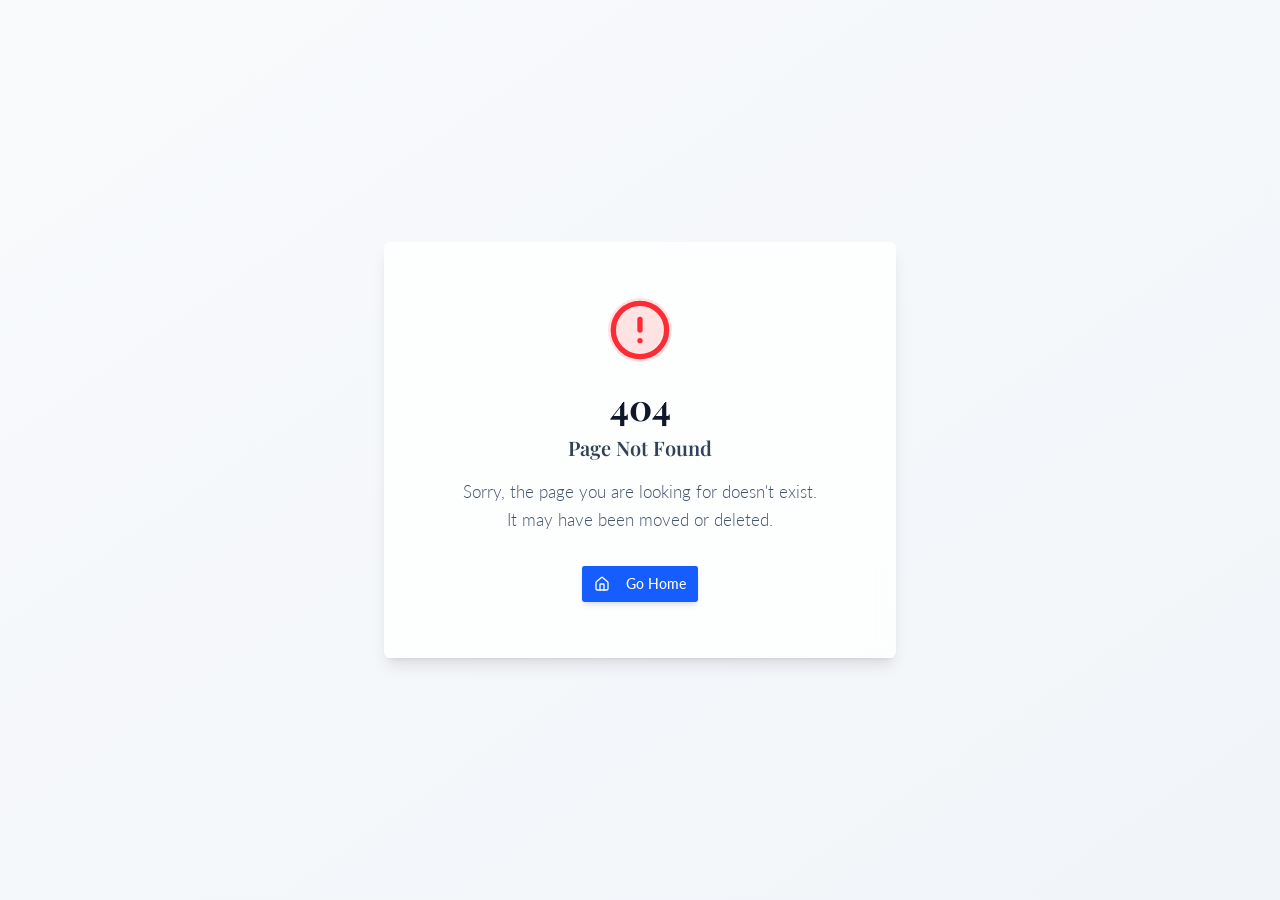
==== index.html @ 354c52bf "Static build — 2026-06-04 — index.html at root" ====
<!doctype html>
<html lang="en">
  <head>
    <link rel="icon" type="image/x-icon" href="/favicon.ico" />
    <link rel="icon" type="image/png" sizes="32x32" href="/favicon-32x32.png" />
    <link rel="icon" type="image/png" sizes="16x16" href="/favicon-16x16.png" />
    <link rel="apple-touch-icon" sizes="180x180" href="/apple-touch-icon.png" />
    <meta charset="UTF-8" />
    <meta name="viewport" content="width=device-width, initial-scale=1.0, maximum-scale=1" />
    <title>Sieber Fillman Publishing — Independent Press</title>
    <meta name="description" content="Sieber Fillman Publishing is an independent press home to Sacred Balance Library and The Provenance Files. Publisher of The Modern Day Book of Life and Her Provenance." />
    <link rel="preconnect" href="https://fonts.googleapis.com" />
    <link rel="preconnect" href="https://fonts.gstatic.com" crossorigin />
    <link href="https://fonts.googleapis.com/css2?family=Playfair+Display:ital,wght@0,400;0,500;0,600;0,700;0,900;1,400;1,600&family=Lato:wght@300;400;700&family=Space+Mono:wght@400;700&display=swap" rel="stylesheet" />
    <script type="module" crossorigin src="/assets/index-C1Iyup6G.js"></script>
    <link rel="stylesheet" crossorigin href="/assets/index-X9bXJ6vH.css">
    <script src="/__manus__/debug-collector.js" defer></script>
  </head>
  <body>
    <script id="manus-runtime">window.__MANUS_HOST_DEV__ = false;
(function(){"use strict";var Mr={exports:{}},Kn={};/**
 * @license React
 * react-jsx-runtime.production.js
 *
 * Copyright (c) Meta Platforms, Inc. and affiliates.
 *
 * This source code is licensed under the MIT license found in the
 * LICENSE file in the root directory of this source tree.
 */var $c;function um(){if($c)return Kn;$c=1;var r=Symbol.for("react.transitional.element"),i=Symbol.for("react.fragment");function c(s,d,m){var x=null;if(m!==void 0&&(x=""+m),d.key!==void 0&&(x=""+d.key),"key"in d){m={};for(var R in d)R!=="key"&&(m[R]=d[R])}else m=d;return d=m.ref,{$$typeof:r,type:s,key:x,ref:d!==void 0?d:null,props:m}}return Kn.Fragment=i,Kn.jsx=c,Kn.jsxs=c,Kn}var Fc;function dm(){return Fc||(Fc=1,Mr.exports=um()),Mr.exports}var h=dm(),Ar={exports:{}},Pn={},Rr={exports:{}},Nr={};/**
 * @license React
 * scheduler.production.js
 *
 * Copyright (c) Meta Platforms, Inc. and affiliates.
 *
 * This source code is licensed under the MIT license found in the
 * LICENSE file in the root directory of this source tree.
 */var Ic;function fm(){return Ic||(Ic=1,function(r){function i(A,q){var B=A.length;A.push(q);t:for(;0<B;){var bt=B-1>>>1,p=A[bt];if(0<d(p,q))A[bt]=q,A[B]=p,B=bt;else break t}}function c(A){return A.length===0?null:A[0]}function s(A){if(A.length===0)return null;var q=A[0],B=A.pop();if(B!==q){A[0]=B;t:for(var bt=0,p=A.length,O=p>>>1;bt<O;){var X=2*(bt+1)-1,G=A[X],Z=X+1,st=A[Z];if(0>d(G,B))Z<p&&0>d(st,G)?(A[bt]=st,A[Z]=B,bt=Z):(A[bt]=G,A[X]=B,bt=X);else if(Z<p&&0>d(st,B))A[bt]=st,A[Z]=B,bt=Z;else break t}}return q}function d(A,q){var B=A.sortIndex-q.sortIndex;return B!==0?B:A.id-q.id}if(r.unstable_now=void 0,typeof performance=="object"&&typeof performance.now=="function"){var m=performance;r.unstable_now=function(){return m.now()}}else{var x=Date,R=x.now();r.unstable_now=function(){return x.now()-R}}var C=[],v=[],D=1,j=null,J=3,at=!1,$=!1,nt=!1,ct=!1,ht=typeof setTimeout=="function"?setTimeout:null,St=typeof clearTimeout=="function"?clearTimeout:null,_=typeof setImmediate<"u"?setImmediate:null;function Y(A){for(var q=c(v);q!==null;){if(q.callback===null)s(v);else if(q.startTime<=A)s(v),q.sortIndex=q.expirationTime,i(C,q);else break;q=c(v)}}function H(A){if(nt=!1,Y(A),!$)if(c(C)!==null)$=!0,it||(it=!0,Bt());else{var q=c(v);q!==null&&Mt(H,q.startTime-A)}}var it=!1,rt=-1,V=5,xt=-1;function Be(){return ct?!0:!(r.unstable_now()-xt<V)}function te(){if(ct=!1,it){var A=r.unstable_now();xt=A;var q=!0;try{t:{$=!1,nt&&(nt=!1,St(rt),rt=-1),at=!0;var B=J;try{e:{for(Y(A),j=c(C);j!==null&&!(j.expirationTime>A&&Be());){var bt=j.callback;if(typeof bt=="function"){j.callback=null,J=j.priorityLevel;var p=bt(j.expirationTime<=A);if(A=r.unstable_now(),typeof p=="function"){j.callback=p,Y(A),q=!0;break e}j===c(C)&&s(C),Y(A)}else s(C);j=c(C)}if(j!==null)q=!0;else{var O=c(v);O!==null&&Mt(H,O.startTime-A),q=!1}}break t}finally{j=null,J=B,at=!1}q=void 0}}finally{q?Bt():it=!1}}}var Bt;if(typeof _=="function")Bt=function(){_(te)};else if(typeof MessageChannel<"u"){var me=new MessageChannel,Se=me.port2;me.port1.onmessage=te,Bt=function(){Se.postMessage(null)}}else Bt=function(){ht(te,0)};function Mt(A,q){rt=ht(function(){A(r.unstable_now())},q)}r.unstable_IdlePriority=5,r.unstable_ImmediatePriority=1,r.unstable_LowPriority=4,r.unstable_NormalPriority=3,r.unstable_Profiling=null,r.unstable_UserBlockingPriority=2,r.unstable_cancelCallback=function(A){A.callback=null},r.unstable_forceFrameRate=function(A){0>A||125<A?console.error("forceFrameRate takes a positive int between 0 and 125, forcing frame rates higher than 125 fps is not supported"):V=0<A?Math.floor(1e3/A):5},r.unstable_getCurrentPriorityLevel=function(){return J},r.unstable_next=function(A){switch(J){case 1:case 2:case 3:var q=3;break;default:q=J}var B=J;J=q;try{return A()}finally{J=B}},r.unstable_requestPaint=function(){ct=!0},r.unstable_runWithPriority=function(A,q){switch(A){case 1:case 2:case 3:case 4:case 5:break;default:A=3}var B=J;J=A;try{return q()}finally{J=B}},r.unstable_scheduleCallback=function(A,q,B){var bt=r.unstable_now();switch(typeof B=="object"&&B!==null?(B=B.delay,B=typeof B=="number"&&0<B?bt+B:bt):B=bt,A){case 1:var p=-1;break;case 2:p=250;break;case 5:p=1073741823;break;case 4:p=1e4;break;default:p=5e3}return p=B+p,A={id:D++,callback:q,priorityLevel:A,startTime:B,expirationTime:p,sortIndex:-1},B>bt?(A.sortIndex=B,i(v,A),c(C)===null&&A===c(v)&&(nt?(St(rt),rt=-1):nt=!0,Mt(H,B-bt))):(A.sortIndex=p,i(C,A),$||at||($=!0,it||(it=!0,Bt()))),A},r.unstable_shouldYield=Be,r.unstable_wrapCallback=function(A){var q=J;return function(){var B=J;J=q;try{return A.apply(this,arguments)}finally{J=B}}}}(Nr)),Nr}var tu;function hm(){return tu||(tu=1,Rr.exports=fm()),Rr.exports}var zr={exports:{}},ut={};/**
 * @license React
 * react.production.js
 *
 * Copyright (c) Meta Platforms, Inc. and affiliates.
 *
 * This source code is licensed under the MIT license found in the
 * LICENSE file in the root directory of this source tree.
 */var eu;function mm(){if(eu)return ut;eu=1;var r=Symbol.for("react.transitional.element"),i=Symbol.for("react.portal"),c=Symbol.for("react.fragment"),s=Symbol.for("react.strict_mode"),d=Symbol.for("react.profiler"),m=Symbol.for("react.consumer"),x=Symbol.for("react.context"),R=Symbol.for("react.forward_ref"),C=Symbol.for("react.suspense"),v=Symbol.for("react.memo"),D=Symbol.for("react.lazy"),j=Symbol.iterator;function J(p){return p===null||typeof p!="object"?null:(p=j&&p[j]||p["@@iterator"],typeof p=="function"?p:null)}var at={isMounted:function(){return!1},enqueueForceUpdate:function(){},enqueueReplaceState:function(){},enqueueSetState:function(){}},$=Object.assign,nt={};function ct(p,O,X){this.props=p,this.context=O,this.refs=nt,this.updater=X||at}ct.prototype.isReactComponent={},ct.prototype.setState=function(p,O){if(typeof p!="object"&&typeof p!="function"&&p!=null)throw Error("takes an object of state variables to update or a function which returns an object of state variables.");this.updater.enqueueSetState(this,p,O,"setState")},ct.prototype.forceUpdate=function(p){this.updater.enqueueForceUpdate(this,p,"forceUpdate")};function ht(){}ht.prototype=ct.prototype;function St(p,O,X){this.props=p,this.context=O,this.refs=nt,this.updater=X||at}var _=St.prototype=new ht;_.constructor=St,$(_,ct.prototype),_.isPureReactComponent=!0;var Y=Array.isArray,H={H:null,A:null,T:null,S:null,V:null},it=Object.prototype.hasOwnProperty;function rt(p,O,X,G,Z,st){return X=st.ref,{$$typeof:r,type:p,key:O,ref:X!==void 0?X:null,props:st}}function V(p,O){return rt(p.type,O,void 0,void 0,void 0,p.props)}function xt(p){return typeof p=="object"&&p!==null&&p.$$typeof===r}function Be(p){var O={"=":"=0",":":"=2"};return"$"+p.replace(/[=:]/g,function(X){return O[X]})}var te=/\/+/g;function Bt(p,O){return typeof p=="object"&&p!==null&&p.key!=null?Be(""+p.key):O.toString(36)}function me(){}function Se(p){switch(p.status){case"fulfilled":return p.value;case"rejected":throw p.reason;default:switch(typeof p.status=="string"?p.then(me,me):(p.status="pending",p.then(function(O){p.status==="pending"&&(p.status="fulfilled",p.value=O)},function(O){p.status==="pending"&&(p.status="rejected",p.reason=O)})),p.status){case"fulfilled":return p.value;case"rejected":throw p.reason}}throw p}function Mt(p,O,X,G,Z){var st=typeof p;(st==="undefined"||st==="boolean")&&(p=null);var I=!1;if(p===null)I=!0;else switch(st){case"bigint":case"string":case"number":I=!0;break;case"object":switch(p.$$typeof){case r:case i:I=!0;break;case D:return I=p._init,Mt(I(p._payload),O,X,G,Z)}}if(I)return Z=Z(p),I=G===""?"."+Bt(p,0):G,Y(Z)?(X="",I!=null&&(X=I.replace(te,"$&/")+"/"),Mt(Z,O,X,"",function(Jt){return Jt})):Z!=null&&(xt(Z)&&(Z=V(Z,X+(Z.key==null||p&&p.key===Z.key?"":(""+Z.key).replace(te,"$&/")+"/")+I)),O.push(Z)),1;I=0;var gt=G===""?".":G+":";if(Y(p))for(var Tt=0;Tt<p.length;Tt++)G=p[Tt],st=gt+Bt(G,Tt),I+=Mt(G,O,X,st,Z);else if(Tt=J(p),typeof Tt=="function")for(p=Tt.call(p),Tt=0;!(G=p.next()).done;)G=G.value,st=gt+Bt(G,Tt++),I+=Mt(G,O,X,st,Z);else if(st==="object"){if(typeof p.then=="function")return Mt(Se(p),O,X,G,Z);throw O=String(p),Error("Objects are not valid as a React child (found: "+(O==="[object Object]"?"object with keys {"+Object.keys(p).join(", ")+"}":O)+"). If you meant to render a collection of children, use an array instead.")}return I}function A(p,O,X){if(p==null)return p;var G=[],Z=0;return Mt(p,G,"","",function(st){return O.call(X,st,Z++)}),G}function q(p){if(p._status===-1){var O=p._result;O=O(),O.then(function(X){(p._status===0||p._status===-1)&&(p._status=1,p._result=X)},function(X){(p._status===0||p._status===-1)&&(p._status=2,p._result=X)}),p._status===-1&&(p._status=0,p._result=O)}if(p._status===1)return p._result.default;throw p._result}var B=typeof reportError=="function"?reportError:function(p){if(typeof window=="object"&&typeof window.ErrorEvent=="function"){var O=new window.ErrorEvent("error",{bubbles:!0,cancelable:!0,message:typeof p=="object"&&p!==null&&typeof p.message=="string"?String(p.message):String(p),error:p});if(!window.dispatchEvent(O))return}else if(typeof process=="object"&&typeof process.emit=="function"){process.emit("uncaughtException",p);return}console.error(p)};function bt(){}return ut.Children={map:A,forEach:function(p,O,X){A(p,function(){O.apply(this,arguments)},X)},count:function(p){var O=0;return A(p,function(){O++}),O},toArray:function(p){return A(p,function(O){return O})||[]},only:function(p){if(!xt(p))throw Error("React.Children.only expected to receive a single React element child.");return p}},ut.Component=ct,ut.Fragment=c,ut.Profiler=d,ut.PureComponent=St,ut.StrictMode=s,ut.Suspense=C,ut.__CLIENT_INTERNALS_DO_NOT_USE_OR_WARN_USERS_THEY_CANNOT_UPGRADE=H,ut.__COMPILER_RUNTIME={__proto__:null,c:function(p){return H.H.useMemoCache(p)}},ut.cache=function(p){return function(){return p.apply(null,arguments)}},ut.cloneElement=function(p,O,X){if(p==null)throw Error("The argument must be a React element, but you passed "+p+".");var G=$({},p.props),Z=p.key,st=void 0;if(O!=null)for(I in O.ref!==void 0&&(st=void 0),O.key!==void 0&&(Z=""+O.key),O)!it.call(O,I)||I==="key"||I==="__self"||I==="__source"||I==="ref"&&O.ref===void 0||(G[I]=O[I]);var I=arguments.length-2;if(I===1)G.children=X;else if(1<I){for(var gt=Array(I),Tt=0;Tt<I;Tt++)gt[Tt]=arguments[Tt+2];G.children=gt}return rt(p.type,Z,void 0,void 0,st,G)},ut.createContext=function(p){return p={$$typeof:x,_currentValue:p,_currentValue2:p,_threadCount:0,Provider:null,Consumer:null},p.Provider=p,p.Consumer={$$typeof:m,_context:p},p},ut.createElement=function(p,O,X){var G,Z={},st=null;if(O!=null)for(G in O.key!==void 0&&(st=""+O.key),O)it.call(O,G)&&G!=="key"&&G!=="__self"&&G!=="__source"&&(Z[G]=O[G]);var I=arguments.length-2;if(I===1)Z.children=X;else if(1<I){for(var gt=Array(I),Tt=0;Tt<I;Tt++)gt[Tt]=arguments[Tt+2];Z.children=gt}if(p&&p.defaultProps)for(G in I=p.defaultProps,I)Z[G]===void 0&&(Z[G]=I[G]);return rt(p,st,void 0,void 0,null,Z)},ut.createRef=function(){return{current:null}},ut.forwardRef=function(p){return{$$typeof:R,render:p}},ut.isValidElement=xt,ut.lazy=function(p){return{$$typeof:D,_payload:{_status:-1,_result:p},_init:q}},ut.memo=function(p,O){return{$$typeof:v,type:p,compare:O===void 0?null:O}},ut.startTransition=function(p){var O=H.T,X={};H.T=X;try{var G=p(),Z=H.S;Z!==null&&Z(X,G),typeof G=="object"&&G!==null&&typeof G.then=="function"&&G.then(bt,B)}catch(st){B(st)}finally{H.T=O}},ut.unstable_useCacheRefresh=function(){return H.H.useCacheRefresh()},ut.use=function(p){return H.H.use(p)},ut.useActionState=function(p,O,X){return H.H.useActionState(p,O,X)},ut.useCallback=function(p,O){return H.H.useCallback(p,O)},ut.useContext=function(p){return H.H.useContext(p)},ut.useDebugValue=function(){},ut.useDeferredValue=function(p,O){return H.H.useDeferredValue(p,O)},ut.useEffect=function(p,O,X){var G=H.H;if(typeof X=="function")throw Error("useEffect CRUD overload is not enabled in this build of React.");return G.useEffect(p,O)},ut.useId=function(){return H.H.useId()},ut.useImperativeHandle=function(p,O,X){return H.H.useImperativeHandle(p,O,X)},ut.useInsertionEffect=function(p,O){return H.H.useInsertionEffect(p,O)},ut.useLayoutEffect=function(p,O){return H.H.useLayoutEffect(p,O)},ut.useMemo=function(p,O){return H.H.useMemo(p,O)},ut.useOptimistic=function(p,O){return H.H.useOptimistic(p,O)},ut.useReducer=function(p,O,X){return H.H.useReducer(p,O,X)},ut.useRef=function(p){return H.H.useRef(p)},ut.useState=function(p){return H.H.useState(p)},ut.useSyncExternalStore=function(p,O,X){return H.H.useSyncExternalStore(p,O,X)},ut.useTransition=function(){return H.H.useTransition()},ut.version="19.1.1",ut}var lu;function _r(){return lu||(lu=1,zr.exports=mm()),zr.exports}var kr={exports:{}},he={};/**
 * @license React
 * react-dom.production.js
 *
 * Copyright (c) Meta Platforms, Inc. and affiliates.
 *
 * This source code is licensed under the MIT license found in the
 * LICENSE file in the root directory of this source tree.
 */var au;function gm(){if(au)return he;au=1;var r=_r();function i(C){var v="https://react.dev/errors/"+C;if(1<arguments.length){v+="?args[]="+encodeURIComponent(arguments[1]);for(var D=2;D<arguments.length;D++)v+="&args[]="+encodeURIComponent(arguments[D])}return"Minified React error #"+C+"; visit "+v+" for the full message or use the non-minified dev environment for full errors and additional helpful warnings."}function c(){}var s={d:{f:c,r:function(){throw Error(i(522))},D:c,C:c,L:c,m:c,X:c,S:c,M:c},p:0,findDOMNode:null},d=Symbol.for("react.portal");function m(C,v,D){var j=3<arguments.length&&arguments[3]!==void 0?arguments[3]:null;return{$$typeof:d,key:j==null?null:""+j,children:C,containerInfo:v,implementation:D}}var x=r.__CLIENT_INTERNALS_DO_NOT_USE_OR_WARN_USERS_THEY_CANNOT_UPGRADE;function R(C,v){if(C==="font")return"";if(typeof v=="string")return v==="use-credentials"?v:""}return he.__DOM_INTERNALS_DO_NOT_USE_OR_WARN_USERS_THEY_CANNOT_UPGRADE=s,he.createPortal=function(C,v){var D=2<arguments.length&&arguments[2]!==void 0?arguments[2]:null;if(!v||v.nodeType!==1&&v.nodeType!==9&&v.nodeType!==11)throw Error(i(299));return m(C,v,null,D)},he.flushSync=function(C){var v=x.T,D=s.p;try{if(x.T=null,s.p=2,C)return C()}finally{x.T=v,s.p=D,s.d.f()}},he.preconnect=function(C,v){typeof C=="string"&&(v?(v=v.crossOrigin,v=typeof v=="string"?v==="use-credentials"?v:"":void 0):v=null,s.d.C(C,v))},he.prefetchDNS=function(C){typeof C=="string"&&s.d.D(C)},he.preinit=function(C,v){if(typeof C=="string"&&v&&typeof v.as=="string"){var D=v.as,j=R(D,v.crossOrigin),J=typeof v.integrity=="string"?v.integrity:void 0,at=typeof v.fetchPriority=="string"?v.fetchPriority:void 0;D==="style"?s.d.S(C,typeof v.precedence=="string"?v.precedence:void 0,{crossOrigin:j,integrity:J,fetchPriority:at}):D==="script"&&s.d.X(C,{crossOrigin:j,integrity:J,fetchPriority:at,nonce:typeof v.nonce=="string"?v.nonce:void 0})}},he.preinitModule=function(C,v){if(typeof C=="string")if(typeof v=="object"&&v!==null){if(v.as==null||v.as==="script"){var D=R(v.as,v.crossOrigin);s.d.M(C,{crossOrigin:D,integrity:typeof v.integrity=="string"?v.integrity:void 0,nonce:typeof v.nonce=="string"?v.nonce:void 0})}}else v==null&&s.d.M(C)},he.preload=function(C,v){if(typeof C=="string"&&typeof v=="object"&&v!==null&&typeof v.as=="string"){var D=v.as,j=R(D,v.crossOrigin);s.d.L(C,D,{crossOrigin:j,integrity:typeof v.integrity=="string"?v.integrity:void 0,nonce:typeof v.nonce=="string"?v.nonce:void 0,type:typeof v.type=="string"?v.type:void 0,fetchPriority:typeof v.fetchPriority=="string"?v.fetchPriority:void 0,referrerPolicy:typeof v.referrerPolicy=="string"?v.referrerPolicy:void 0,imageSrcSet:typeof v.imageSrcSet=="string"?v.imageSrcSet:void 0,imageSizes:typeof v.imageSizes=="string"?v.imageSizes:void 0,media:typeof v.media=="string"?v.media:void 0})}},he.preloadModule=function(C,v){if(typeof C=="string")if(v){var D=R(v.as,v.crossOrigin);s.d.m(C,{as:typeof v.as=="string"&&v.as!=="script"?v.as:void 0,crossOrigin:D,integrity:typeof v.integrity=="string"?v.integrity:void 0})}else s.d.m(C)},he.requestFormReset=function(C){s.d.r(C)},he.unstable_batchedUpdates=function(C,v){return C(v)},he.useFormState=function(C,v,D){return x.H.useFormState(C,v,D)},he.useFormStatus=function(){return x.H.useHostTransitionStatus()},he.version="19.1.1",he}var nu;function pm(){if(nu)return kr.exports;nu=1;function r(){if(!(typeof __REACT_DEVTOOLS_GLOBAL_HOOK__>"u"||typeof __REACT_DEVTOOLS_GLOBAL_HOOK__.checkDCE!="function"))try{__REACT_DEVTOOLS_GLOBAL_HOOK__.checkDCE(r)}catch(i){console.error(i)}}return r(),kr.exports=gm(),kr.exports}/**
 * @license React
 * react-dom-client.production.js
 *
 * Copyright (c) Meta Platforms, Inc. and affiliates.
 *
 * This source code is licensed under the MIT license found in the
 * LICENSE file in the root directory of this source tree.
 */var ou;function ym(){if(ou)return Pn;ou=1;var r=hm(),i=_r(),c=pm();function s(t){var e="https://react.dev/errors/"+t;if(1<arguments.length){e+="?args[]="+encodeURIComponent(arguments[1]);for(var l=2;l<arguments.length;l++)e+="&args[]="+encodeURIComponent(arguments[l])}return"Minified React error #"+t+"; visit "+e+" for the full message or use the non-minified dev environment for full errors and additional helpful warnings."}function d(t){return!(!t||t.nodeType!==1&&t.nodeType!==9&&t.nodeType!==11)}function m(t){var e=t,l=t;if(t.alternate)for(;e.return;)e=e.return;else{t=e;do e=t,(e.flags&4098)!==0&&(l=e.return),t=e.return;while(t)}return e.tag===3?l:null}function x(t){if(t.tag===13){var e=t.memoizedState;if(e===null&&(t=t.alternate,t!==null&&(e=t.memoizedState)),e!==null)return e.dehydrated}return null}function R(t){if(m(t)!==t)throw Error(s(188))}function C(t){var e=t.alternate;if(!e){if(e=m(t),e===null)throw Error(s(188));return e!==t?null:t}for(var l=t,a=e;;){var n=l.return;if(n===null)break;var o=n.alternate;if(o===null){if(a=n.return,a!==null){l=a;continue}break}if(n.child===o.child){for(o=n.child;o;){if(o===l)return R(n),t;if(o===a)return R(n),e;o=o.sibling}throw Error(s(188))}if(l.return!==a.return)l=n,a=o;else{for(var u=!1,f=n.child;f;){if(f===l){u=!0,l=n,a=o;break}if(f===a){u=!0,a=n,l=o;break}f=f.sibling}if(!u){for(f=o.child;f;){if(f===l){u=!0,l=o,a=n;break}if(f===a){u=!0,a=o,l=n;break}f=f.sibling}if(!u)throw Error(s(189))}}if(l.alternate!==a)throw Error(s(190))}if(l.tag!==3)throw Error(s(188));return l.stateNode.current===l?t:e}function v(t){var e=t.tag;if(e===5||e===26||e===27||e===6)return t;for(t=t.child;t!==null;){if(e=v(t),e!==null)return e;t=t.sibling}return null}var D=Object.assign,j=Symbol.for("react.element"),J=Symbol.for("react.transitional.element"),at=Symbol.for("react.portal"),$=Symbol.for("react.fragment"),nt=Symbol.for("react.strict_mode"),ct=Symbol.for("react.profiler"),ht=Symbol.for("react.provider"),St=Symbol.for("react.consumer"),_=Symbol.for("react.context"),Y=Symbol.for("react.forward_ref"),H=Symbol.for("react.suspense"),it=Symbol.for("react.suspense_list"),rt=Symbol.for("react.memo"),V=Symbol.for("react.lazy"),xt=Symbol.for("react.activity"),Be=Symbol.for("react.memo_cache_sentinel"),te=Symbol.iterator;function Bt(t){return t===null||typeof t!="object"?null:(t=te&&t[te]||t["@@iterator"],typeof t=="function"?t:null)}var me=Symbol.for("react.client.reference");function Se(t){if(t==null)return null;if(typeof t=="function")return t.$$typeof===me?null:t.displayName||t.name||null;if(typeof t=="string")return t;switch(t){case $:return"Fragment";case ct:return"Profiler";case nt:return"StrictMode";case H:return"Suspense";case it:return"SuspenseList";case xt:return"Activity"}if(typeof t=="object")switch(t.$$typeof){case at:return"Portal";case _:return(t.displayName||"Context")+".Provider";case St:return(t._context.displayName||"Context")+".Consumer";case Y:var e=t.render;return t=t.displayName,t||(t=e.displayName||e.name||"",t=t!==""?"ForwardRef("+t+")":"ForwardRef"),t;case rt:return e=t.displayName||null,e!==null?e:Se(t.type)||"Memo";case V:e=t._payload,t=t._init;try{return Se(t(e))}catch{}}return null}var Mt=Array.isArray,A=i.__CLIENT_INTERNALS_DO_NOT_USE_OR_WARN_USERS_THEY_CANNOT_UPGRADE,q=c.__DOM_INTERNALS_DO_NOT_USE_OR_WARN_USERS_THEY_CANNOT_UPGRADE,B={pending:!1,data:null,method:null,action:null},bt=[],p=-1;function O(t){return{current:t}}function X(t){0>p||(t.current=bt[p],bt[p]=null,p--)}function G(t,e){p++,bt[p]=t.current,t.current=e}var Z=O(null),st=O(null),I=O(null),gt=O(null);function Tt(t,e){switch(G(I,e),G(st,t),G(Z,null),e.nodeType){case 9:case 11:t=(t=e.documentElement)&&(t=t.namespaceURI)?Hh(t):0;break;default:if(t=e.tagName,e=e.namespaceURI)e=Hh(e),t=Uh(e,t);else switch(t){case"svg":t=1;break;case"math":t=2;break;default:t=0}}X(Z),G(Z,t)}function Jt(){X(Z),X(st),X(I)}function Ke(t){t.memoizedState!==null&&G(gt,t);var e=Z.current,l=Uh(e,t.type);e!==l&&(G(st,t),G(Z,l))}function Ce(t){st.current===t&&(X(Z),X(st)),gt.current===t&&(X(gt),Wo._currentValue=B)}var Pe=Object.prototype.hasOwnProperty,yl=r.unstable_scheduleCallback,sn=r.unstable_cancelCallback,Ca=r.unstable_shouldYield,ri=r.unstable_requestPaint,ge=r.unstable_now,si=r.unstable_getCurrentPriorityLevel,Ul=r.unstable_ImmediatePriority,Fn=r.unstable_UserBlockingPriority,nl=r.unstable_NormalPriority,ci=r.unstable_LowPriority,Gl=r.unstable_IdlePriority,ui=r.log,Ea=r.unstable_setDisableYieldValue,ql=null,Wt=null;function Je(t){if(typeof ui=="function"&&Ea(t),Wt&&typeof Wt.setStrictMode=="function")try{Wt.setStrictMode(ql,t)}catch{}}var $t=Math.clz32?Math.clz32:fi,di=Math.log,Ta=Math.LN2;function fi(t){return t>>>=0,t===0?32:31-(di(t)/Ta|0)|0}var L=256,cn=4194304;function vl(t){var e=t&42;if(e!==0)return e;switch(t&-t){case 1:return 1;case 2:return 2;case 4:return 4;case 8:return 8;case 16:return 16;case 32:return 32;case 64:return 64;case 128:return 128;case 256:case 512:case 1024:case 2048:case 4096:case 8192:case 16384:case 32768:case 65536:case 131072:case 262144:case 524288:case 1048576:case 2097152:return t&4194048;case 4194304:case 8388608:case 16777216:case 33554432:return t&62914560;case 67108864:return 67108864;case 134217728:return 134217728;case 268435456:return 268435456;case 536870912:return 536870912;case 1073741824:return 0;default:return t}}function un(t,e,l){var a=t.pendingLanes;if(a===0)return 0;var n=0,o=t.suspendedLanes,u=t.pingedLanes;t=t.warmLanes;var f=a&134217727;return f!==0?(a=f&~o,a!==0?n=vl(a):(u&=f,u!==0?n=vl(u):l||(l=f&~t,l!==0&&(n=vl(l))))):(f=a&~o,f!==0?n=vl(f):u!==0?n=vl(u):l||(l=a&~t,l!==0&&(n=vl(l)))),n===0?0:e!==0&&e!==n&&(e&o)===0&&(o=n&-n,l=e&-e,o>=l||o===32&&(l&4194048)!==0)?e:n}function Dt(t,e){return(t.pendingLanes&~(t.suspendedLanes&~t.pingedLanes)&e)===0}function In(t,e){switch(t){case 1:case 2:case 4:case 8:case 64:return e+250;case 16:case 32:case 128:case 256:case 512:case 1024:case 2048:case 4096:case 8192:case 16384:case 32768:case 65536:case 131072:case 262144:case 524288:case 1048576:case 2097152:return e+5e3;case 4194304:case 8388608:case 16777216:case 33554432:return-1;case 67108864:case 134217728:case 268435456:case 536870912:case 1073741824:return-1;default:return-1}}function to(){var t=L;return L<<=1,(L&4194048)===0&&(L=256),t}function hi(){var t=cn;return cn<<=1,(cn&62914560)===0&&(cn=4194304),t}function eo(t){for(var e=[],l=0;31>l;l++)e.push(t);return e}function Da(t,e){t.pendingLanes|=e,e!==268435456&&(t.suspendedLanes=0,t.pingedLanes=0,t.warmLanes=0)}function Ir(t,e,l,a,n,o){var u=t.pendingLanes;t.pendingLanes=l,t.suspendedLanes=0,t.pingedLanes=0,t.warmLanes=0,t.expiredLanes&=l,t.entangledLanes&=l,t.errorRecoveryDisabledLanes&=l,t.shellSuspendCounter=0;var f=t.entanglements,g=t.expirationTimes,S=t.hiddenUpdates;for(l=u&~l;0<l;){var N=31-$t(l),k=1<<N;f[N]=0,g[N]=-1;var E=S[N];if(E!==null)for(S[N]=null,N=0;N<E.length;N++){var T=E[N];T!==null&&(T.lane&=-536870913)}l&=~k}a!==0&&mi(t,a,0),o!==0&&n===0&&t.tag!==0&&(t.suspendedLanes|=o&~(u&~e))}function mi(t,e,l){t.pendingLanes|=e,t.suspendedLanes&=~e;var a=31-$t(e);t.entangledLanes|=e,t.entanglements[a]=t.entanglements[a]|1073741824|l&4194090}function gi(t,e){var l=t.entangledLanes|=e;for(t=t.entanglements;l;){var a=31-$t(l),n=1<<a;n&e|t[a]&e&&(t[a]|=e),l&=~n}}function lo(t){switch(t){case 2:t=1;break;case 8:t=4;break;case 32:t=16;break;case 256:case 512:case 1024:case 2048:case 4096:case 8192:case 16384:case 32768:case 65536:case 131072:case 262144:case 524288:case 1048576:case 2097152:case 4194304:case 8388608:case 16777216:case 33554432:t=128;break;case 268435456:t=134217728;break;default:t=0}return t}function ao(t){return t&=-t,2<t?8<t?(t&134217727)!==0?32:268435456:8:2}function pi(){var t=q.p;return t!==0?t:(t=window.event,t===void 0?32:nm(t.type))}function ts(t,e){var l=q.p;try{return q.p=t,e()}finally{q.p=l}}var ol=Math.random().toString(36).slice(2),ee="__reactFiber$"+ol,pe="__reactProps$"+ol,Yl="__reactContainer$"+ol,no="__reactEvents$"+ol,es="__reactListeners$"+ol,ls="__reactHandles$"+ol,yi="__reactResources$"+ol,Ma="__reactMarker$"+ol;function oo(t){delete t[ee],delete t[pe],delete t[no],delete t[es],delete t[ls]}function Vl(t){var e=t[ee];if(e)return e;for(var l=t.parentNode;l;){if(e=l[Yl]||l[ee]){if(l=e.alternate,e.child!==null||l!==null&&l.child!==null)for(t=Vh(t);t!==null;){if(l=t[ee])return l;t=Vh(t)}return e}t=l,l=t.parentNode}return null}function Xl(t){if(t=t[ee]||t[Yl]){var e=t.tag;if(e===5||e===6||e===13||e===26||e===27||e===3)return t}return null}function Aa(t){var e=t.tag;if(e===5||e===26||e===27||e===6)return t.stateNode;throw Error(s(33))}function Zl(t){var e=t[yi];return e||(e=t[yi]={hoistableStyles:new Map,hoistableScripts:new Map}),e}function Vt(t){t[Ma]=!0}var vi=new Set,bi={};function bl(t,e){We(t,e),We(t+"Capture",e)}function We(t,e){for(bi[t]=e,t=0;t<e.length;t++)vi.add(e[t])}var as=RegExp("^[:A-Z_a-z\\u00C0-\\u00D6\\u00D8-\\u00F6\\u00F8-\\u02FF\\u0370-\\u037D\\u037F-\\u1FFF\\u200C-\\u200D\\u2070-\\u218F\\u2C00-\\u2FEF\\u3001-\\uD7FF\\uF900-\\uFDCF\\uFDF0-\\uFFFD][:A-Z_a-z\\u00C0-\\u00D6\\u00D8-\\u00F6\\u00F8-\\u02FF\\u0370-\\u037D\\u037F-\\u1FFF\\u200C-\\u200D\\u2070-\\u218F\\u2C00-\\u2FEF\\u3001-\\uD7FF\\uF900-\\uFDCF\\uFDF0-\\uFFFD\\-.0-9\\u00B7\\u0300-\\u036F\\u203F-\\u2040]*$"),xi={},wi={};function Ra(t){return Pe.call(wi,t)?!0:Pe.call(xi,t)?!1:as.test(t)?wi[t]=!0:(xi[t]=!0,!1)}function M(t,e,l){if(Ra(e))if(l===null)t.removeAttribute(e);else{switch(typeof l){case"undefined":case"function":case"symbol":t.removeAttribute(e);return;case"boolean":var a=e.toLowerCase().slice(0,5);if(a!=="data-"&&a!=="aria-"){t.removeAttribute(e);return}}t.setAttribute(e,""+l)}}function tt(t,e,l){if(l===null)t.removeAttribute(e);else{switch(typeof l){case"undefined":case"function":case"symbol":case"boolean":t.removeAttribute(e);return}t.setAttribute(e,""+l)}}function Ot(t,e,l,a){if(a===null)t.removeAttribute(l);else{switch(typeof a){case"undefined":case"function":case"symbol":case"boolean":t.removeAttribute(l);return}t.setAttributeNS(e,l,""+a)}}var le,Ee;function ae(t){if(le===void 0)try{throw Error()}catch(l){var e=l.stack.trim().match(/\n( *(at )?)/);le=e&&e[1]||"",Ee=-1<l.stack.indexOf(`
    at`)?" (<anonymous>)":-1<l.stack.indexOf("@")?"@unknown:0:0":""}return`
`+le+t+Ee}var Le=!1;function He(t,e){if(!t||Le)return"";Le=!0;var l=Error.prepareStackTrace;Error.prepareStackTrace=void 0;try{var a={DetermineComponentFrameRoot:function(){try{if(e){var k=function(){throw Error()};if(Object.defineProperty(k.prototype,"props",{set:function(){throw Error()}}),typeof Reflect=="object"&&Reflect.construct){try{Reflect.construct(k,[])}catch(T){var E=T}Reflect.construct(t,[],k)}else{try{k.call()}catch(T){E=T}t.call(k.prototype)}}else{try{throw Error()}catch(T){E=T}(k=t())&&typeof k.catch=="function"&&k.catch(function(){})}}catch(T){if(T&&E&&typeof T.stack=="string")return[T.stack,E.stack]}return[null,null]}};a.DetermineComponentFrameRoot.displayName="DetermineComponentFrameRoot";var n=Object.getOwnPropertyDescriptor(a.DetermineComponentFrameRoot,"name");n&&n.configurable&&Object.defineProperty(a.DetermineComponentFrameRoot,"name",{value:"DetermineComponentFrameRoot"});var o=a.DetermineComponentFrameRoot(),u=o[0],f=o[1];if(u&&f){var g=u.split(`
`),S=f.split(`
`);for(n=a=0;a<g.length&&!g[a].includes("DetermineComponentFrameRoot");)a++;for(;n<S.length&&!S[n].includes("DetermineComponentFrameRoot");)n++;if(a===g.length||n===S.length)for(a=g.length-1,n=S.length-1;1<=a&&0<=n&&g[a]!==S[n];)n--;for(;1<=a&&0<=n;a--,n--)if(g[a]!==S[n]){if(a!==1||n!==1)do if(a--,n--,0>n||g[a]!==S[n]){var N=`
`+g[a].replace(" at new "," at ");return t.displayName&&N.includes("<anonymous>")&&(N=N.replace("<anonymous>",t.displayName)),N}while(1<=a&&0<=n);break}}}finally{Le=!1,Error.prepareStackTrace=l}return(l=t?t.displayName||t.name:"")?ae(l):""}function Ql(t){switch(t.tag){case 26:case 27:case 5:return ae(t.type);case 16:return ae("Lazy");case 13:return ae("Suspense");case 19:return ae("SuspenseList");case 0:case 15:return He(t.type,!1);case 11:return He(t.type.render,!1);case 1:return He(t.type,!0);case 31:return ae("Activity");default:return""}}function xl(t){try{var e="";do e+=Ql(t),t=t.return;while(t);return e}catch(l){return`
Error generating stack: `+l.message+`
`+l.stack}}function Xt(t){switch(typeof t){case"bigint":case"boolean":case"number":case"string":case"undefined":return t;case"object":return t;default:return""}}function il(t){var e=t.type;return(t=t.nodeName)&&t.toLowerCase()==="input"&&(e==="checkbox"||e==="radio")}function ve(t){var e=il(t)?"checked":"value",l=Object.getOwnPropertyDescriptor(t.constructor.prototype,e),a=""+t[e];if(!t.hasOwnProperty(e)&&typeof l<"u"&&typeof l.get=="function"&&typeof l.set=="function"){var n=l.get,o=l.set;return Object.defineProperty(t,e,{configurable:!0,get:function(){return n.call(this)},set:function(u){a=""+u,o.call(this,u)}}),Object.defineProperty(t,e,{enumerable:l.enumerable}),{getValue:function(){return a},setValue:function(u){a=""+u},stopTracking:function(){t._valueTracker=null,delete t[e]}}}}function re(t){t._valueTracker||(t._valueTracker=ve(t))}function rl(t){if(!t)return!1;var e=t._valueTracker;if(!e)return!0;var l=e.getValue(),a="";return t&&(a=il(t)?t.checked?"true":"false":t.value),t=a,t!==l?(e.setValue(t),!0):!1}function wl(t){if(t=t||(typeof document<"u"?document:void 0),typeof t>"u")return null;try{return t.activeElement||t.body}catch{return t.body}}var dn=/[\n"\\]/g;function se(t){return t.replace(dn,function(e){return"\\"+e.charCodeAt(0).toString(16)+" "})}function Kl(t,e,l,a,n,o,u,f){t.name="",u!=null&&typeof u!="function"&&typeof u!="symbol"&&typeof u!="boolean"?t.type=u:t.removeAttribute("type"),e!=null?u==="number"?(e===0&&t.value===""||t.value!=e)&&(t.value=""+Xt(e)):t.value!==""+Xt(e)&&(t.value=""+Xt(e)):u!=="submit"&&u!=="reset"||t.removeAttribute("value"),e!=null?Pl(t,u,Xt(e)):l!=null?Pl(t,u,Xt(l)):a!=null&&t.removeAttribute("value"),n==null&&o!=null&&(t.defaultChecked=!!o),n!=null&&(t.checked=n&&typeof n!="function"&&typeof n!="symbol"),f!=null&&typeof f!="function"&&typeof f!="symbol"&&typeof f!="boolean"?t.name=""+Xt(f):t.removeAttribute("name")}function Na(t,e,l,a,n,o,u,f){if(o!=null&&typeof o!="function"&&typeof o!="symbol"&&typeof o!="boolean"&&(t.type=o),e!=null||l!=null){if(!(o!=="submit"&&o!=="reset"||e!=null))return;l=l!=null?""+Xt(l):"",e=e!=null?""+Xt(e):l,f||e===t.value||(t.value=e),t.defaultValue=e}a=a??n,a=typeof a!="function"&&typeof a!="symbol"&&!!a,t.checked=f?t.checked:!!a,t.defaultChecked=!!a,u!=null&&typeof u!="function"&&typeof u!="symbol"&&typeof u!="boolean"&&(t.name=u)}function Pl(t,e,l){e==="number"&&wl(t.ownerDocument)===t||t.defaultValue===""+l||(t.defaultValue=""+l)}function $e(t,e,l,a){if(t=t.options,e){e={};for(var n=0;n<l.length;n++)e["$"+l[n]]=!0;for(l=0;l<t.length;l++)n=e.hasOwnProperty("$"+t[l].value),t[l].selected!==n&&(t[l].selected=n),n&&a&&(t[l].defaultSelected=!0)}else{for(l=""+Xt(l),e=null,n=0;n<t.length;n++){if(t[n].value===l){t[n].selected=!0,a&&(t[n].defaultSelected=!0);return}e!==null||t[n].disabled||(e=t[n])}e!==null&&(e.selected=!0)}}function za(t,e,l){if(e!=null&&(e=""+Xt(e),e!==t.value&&(t.value=e),l==null)){t.defaultValue!==e&&(t.defaultValue=e);return}t.defaultValue=l!=null?""+Xt(l):""}function _a(t,e,l,a){if(e==null){if(a!=null){if(l!=null)throw Error(s(92));if(Mt(a)){if(1<a.length)throw Error(s(93));a=a[0]}l=a}l==null&&(l=""),e=l}l=Xt(e),t.defaultValue=l,a=t.textContent,a===l&&a!==""&&a!==null&&(t.value=a)}function Fe(t,e){if(e){var l=t.firstChild;if(l&&l===t.lastChild&&l.nodeType===3){l.nodeValue=e;return}}t.textContent=e}var fn=new Set("animationIterationCount aspectRatio borderImageOutset borderImageSlice borderImageWidth boxFlex boxFlexGroup boxOrdinalGroup columnCount columns flex flexGrow flexPositive flexShrink flexNegative flexOrder gridArea gridRow gridRowEnd gridRowSpan gridRowStart gridColumn gridColumnEnd gridColumnSpan gridColumnStart fontWeight lineClamp lineHeight opacity order orphans scale tabSize widows zIndex zoom fillOpacity floodOpacity stopOpacity strokeDasharray strokeDashoffset strokeMiterlimit strokeOpacity strokeWidth MozAnimationIterationCount MozBoxFlex MozBoxFlexGroup MozLineClamp msAnimationIterationCount msFlex msZoom msFlexGrow msFlexNegative msFlexOrder msFlexPositive msFlexShrink msGridColumn msGridColumnSpan msGridRow msGridRowSpan WebkitAnimationIterationCount WebkitBoxFlex WebKitBoxFlexGroup WebkitBoxOrdinalGroup WebkitColumnCount WebkitColumns WebkitFlex WebkitFlexGrow WebkitFlexPositive WebkitFlexShrink WebkitLineClamp".split(" "));function ka(t,e,l){var a=e.indexOf("--")===0;l==null||typeof l=="boolean"||l===""?a?t.setProperty(e,""):e==="float"?t.cssFloat="":t[e]="":a?t.setProperty(e,l):typeof l!="number"||l===0||fn.has(e)?e==="float"?t.cssFloat=l:t[e]=(""+l).trim():t[e]=l+"px"}function Oa(t,e,l){if(e!=null&&typeof e!="object")throw Error(s(62));if(t=t.style,l!=null){for(var a in l)!l.hasOwnProperty(a)||e!=null&&e.hasOwnProperty(a)||(a.indexOf("--")===0?t.setProperty(a,""):a==="float"?t.cssFloat="":t[a]="");for(var n in e)a=e[n],e.hasOwnProperty(n)&&l[n]!==a&&ka(t,n,a)}else for(var o in e)e.hasOwnProperty(o)&&ka(t,o,e[o])}function ja(t){if(t.indexOf("-")===-1)return!1;switch(t){case"annotation-xml":case"color-profile":case"font-face":case"font-face-src":case"font-face-uri":case"font-face-format":case"font-face-name":case"missing-glyph":return!1;default:return!0}}var Si=new Map([["acceptCharset","accept-charset"],["htmlFor","for"],["httpEquiv","http-equiv"],["crossOrigin","crossorigin"],["accentHeight","accent-height"],["alignmentBaseline","alignment-baseline"],["arabicForm","arabic-form"],["baselineShift","baseline-shift"],["capHeight","cap-height"],["clipPath","clip-path"],["clipRule","clip-rule"],["colorInterpolation","color-interpolation"],["colorInterpolationFilters","color-interpolation-filters"],["colorProfile","color-profile"],["colorRendering","color-rendering"],["dominantBaseline","dominant-baseline"],["enableBackground","enable-background"],["fillOpacity","fill-opacity"],["fillRule","fill-rule"],["floodColor","flood-color"],["floodOpacity","flood-opacity"],["fontFamily","font-family"],["fontSize","font-size"],["fontSizeAdjust","font-size-adjust"],["fontStretch","font-stretch"],["fontStyle","font-style"],["fontVariant","font-variant"],["fontWeight","font-weight"],["glyphName","glyph-name"],["glyphOrientationHorizontal","glyph-orientation-horizontal"],["glyphOrientationVertical","glyph-orientation-vertical"],["horizAdvX","horiz-adv-x"],["horizOriginX","horiz-origin-x"],["imageRendering","image-rendering"],["letterSpacing","letter-spacing"],["lightingColor","lighting-color"],["markerEnd","marker-end"],["markerMid","marker-mid"],["markerStart","marker-start"],["overlinePosition","overline-position"],["overlineThickness","overline-thickness"],["paintOrder","paint-order"],["panose-1","panose-1"],["pointerEvents","pointer-events"],["renderingIntent","rendering-intent"],["shapeRendering","shape-rendering"],["stopColor","stop-color"],["stopOpacity","stop-opacity"],["strikethroughPosition","strikethrough-position"],["strikethroughThickness","strikethrough-thickness"],["strokeDasharray","stroke-dasharray"],["strokeDashoffset","stroke-dashoffset"],["strokeLinecap","stroke-linecap"],["strokeLinejoin","stroke-linejoin"],["strokeMiterlimit","stroke-miterlimit"],["strokeOpacity","stroke-opacity"],["strokeWidth","stroke-width"],["textAnchor","text-anchor"],["textDecoration","text-decoration"],["textRendering","text-rendering"],["transformOrigin","transform-origin"],["underlinePosition","underline-position"],["underlineThickness","underline-thickness"],["unicodeBidi","unicode-bidi"],["unicodeRange","unicode-range"],["unitsPerEm","units-per-em"],["vAlphabetic","v-alphabetic"],["vHanging","v-hanging"],["vIdeographic","v-ideographic"],["vMathematical","v-mathematical"],["vectorEffect","vector-effect"],["vertAdvY","vert-adv-y"],["vertOriginX","vert-origin-x"],["vertOriginY","vert-origin-y"],["wordSpacing","word-spacing"],["writingMode","writing-mode"],["xmlnsXlink","xmlns:xlink"],["xHeight","x-height"]]),Ci=/^[\u0000-\u001F ]*j[\r\n\t]*a[\r\n\t]*v[\r\n\t]*a[\r\n\t]*s[\r\n\t]*c[\r\n\t]*r[\r\n\t]*i[\r\n\t]*p[\r\n\t]*t[\r\n\t]*:/i;function Ba(t){return Ci.test(""+t)?"javascript:throw new Error('React has blocked a javascript: URL as a security precaution.')":t}var hn=null;function mn(t){return t=t.target||t.srcElement||window,t.correspondingUseElement&&(t=t.correspondingUseElement),t.nodeType===3?t.parentNode:t}var Sl=null,Cl=null;function io(t){var e=Xl(t);if(e&&(t=e.stateNode)){var l=t[pe]||null;t:switch(t=e.stateNode,e.type){case"input":if(Kl(t,l.value,l.defaultValue,l.defaultValue,l.checked,l.defaultChecked,l.type,l.name),e=l.name,l.type==="radio"&&e!=null){for(l=t;l.parentNode;)l=l.parentNode;for(l=l.querySelectorAll('input[name="'+se(""+e)+'"][type="radio"]'),e=0;e<l.length;e++){var a=l[e];if(a!==t&&a.form===t.form){var n=a[pe]||null;if(!n)throw Error(s(90));Kl(a,n.value,n.defaultValue,n.defaultValue,n.checked,n.defaultChecked,n.type,n.name)}}for(e=0;e<l.length;e++)a=l[e],a.form===t.form&&rl(a)}break t;case"textarea":za(t,l.value,l.defaultValue);break t;case"select":e=l.value,e!=null&&$e(t,!!l.multiple,e,!1)}}}var gn=!1;function ro(t,e,l){if(gn)return t(e,l);gn=!0;try{var a=t(e);return a}finally{if(gn=!1,(Sl!==null||Cl!==null)&&(ir(),Sl&&(e=Sl,t=Cl,Cl=Sl=null,io(e),t)))for(e=0;e<t.length;e++)io(t[e])}}function Jl(t,e){var l=t.stateNode;if(l===null)return null;var a=l[pe]||null;if(a===null)return null;l=a[e];t:switch(e){case"onClick":case"onClickCapture":case"onDoubleClick":case"onDoubleClickCapture":case"onMouseDown":case"onMouseDownCapture":case"onMouseMove":case"onMouseMoveCapture":case"onMouseUp":case"onMouseUpCapture":case"onMouseEnter":(a=!a.disabled)||(t=t.type,a=!(t==="button"||t==="input"||t==="select"||t==="textarea")),t=!a;break t;default:t=!1}if(t)return null;if(l&&typeof l!="function")throw Error(s(231,e,typeof l));return l}var Ue=!(typeof window>"u"||typeof window.document>"u"||typeof window.document.createElement>"u"),pn=!1;if(Ue)try{var Wl={};Object.defineProperty(Wl,"passive",{get:function(){pn=!0}}),window.addEventListener("test",Wl,Wl),window.removeEventListener("test",Wl,Wl)}catch{pn=!1}var Ie=null,yn=null,La=null;function so(){if(La)return La;var t,e=yn,l=e.length,a,n="value"in Ie?Ie.value:Ie.textContent,o=n.length;for(t=0;t<l&&e[t]===n[t];t++);var u=l-t;for(a=1;a<=u&&e[l-a]===n[o-a];a++);return La=n.slice(t,1<a?1-a:void 0)}function Ha(t){var e=t.keyCode;return"charCode"in t?(t=t.charCode,t===0&&e===13&&(t=13)):t=e,t===10&&(t=13),32<=t||t===13?t:0}function Ua(){return!0}function co(){return!1}function ce(t){function e(l,a,n,o,u){this._reactName=l,this._targetInst=n,this.type=a,this.nativeEvent=o,this.target=u,this.currentTarget=null;for(var f in t)t.hasOwnProperty(f)&&(l=t[f],this[f]=l?l(o):o[f]);return this.isDefaultPrevented=(o.defaultPrevented!=null?o.defaultPrevented:o.returnValue===!1)?Ua:co,this.isPropagationStopped=co,this}return D(e.prototype,{preventDefault:function(){this.defaultPrevented=!0;var l=this.nativeEvent;l&&(l.preventDefault?l.preventDefault():typeof l.returnValue!="unknown"&&(l.returnValue=!1),this.isDefaultPrevented=Ua)},stopPropagation:function(){var l=this.nativeEvent;l&&(l.stopPropagation?l.stopPropagation():typeof l.cancelBubble!="unknown"&&(l.cancelBubble=!0),this.isPropagationStopped=Ua)},persist:function(){},isPersistent:Ua}),e}var sl={eventPhase:0,bubbles:0,cancelable:0,timeStamp:function(t){return t.timeStamp||Date.now()},defaultPrevented:0,isTrusted:0},Ga=ce(sl),$l=D({},sl,{view:0,detail:0}),Ei=ce($l),Ti,uo,fo,Di=D({},$l,{screenX:0,screenY:0,clientX:0,clientY:0,pageX:0,pageY:0,ctrlKey:0,shiftKey:0,altKey:0,metaKey:0,getModifierState:os,button:0,buttons:0,relatedTarget:function(t){return t.relatedTarget===void 0?t.fromElement===t.srcElement?t.toElement:t.fromElement:t.relatedTarget},movementX:function(t){return"movementX"in t?t.movementX:(t!==fo&&(fo&&t.type==="mousemove"?(Ti=t.screenX-fo.screenX,uo=t.screenY-fo.screenY):uo=Ti=0,fo=t),Ti)},movementY:function(t){return"movementY"in t?t.movementY:uo}}),Vu=ce(Di),D0=D({},Di,{dataTransfer:0}),M0=ce(D0),A0=D({},$l,{relatedTarget:0}),ns=ce(A0),R0=D({},sl,{animationName:0,elapsedTime:0,pseudoElement:0}),N0=ce(R0),z0=D({},sl,{clipboardData:function(t){return"clipboardData"in t?t.clipboardData:window.clipboardData}}),_0=ce(z0),k0=D({},sl,{data:0}),Xu=ce(k0),O0={Esc:"Escape",Spacebar:" ",Left:"ArrowLeft",Up:"ArrowUp",Right:"ArrowRight",Down:"ArrowDown",Del:"Delete",Win:"OS",Menu:"ContextMenu",Apps:"ContextMenu",Scroll:"ScrollLock",MozPrintableKey:"Unidentified"},j0={8:"Backspace",9:"Tab",12:"Clear",13:"Enter",16:"Shift",17:"Control",18:"Alt",19:"Pause",20:"CapsLock",27:"Escape",32:" ",33:"PageUp",34:"PageDown",35:"End",36:"Home",37:"ArrowLeft",38:"ArrowUp",39:"ArrowRight",40:"ArrowDown",45:"Insert",46:"Delete",112:"F1",113:"F2",114:"F3",115:"F4",116:"F5",117:"F6",118:"F7",119:"F8",120:"F9",121:"F10",122:"F11",123:"F12",144:"NumLock",145:"ScrollLock",224:"Meta"},B0={Alt:"altKey",Control:"ctrlKey",Meta:"metaKey",Shift:"shiftKey"};function L0(t){var e=this.nativeEvent;return e.getModifierState?e.getModifierState(t):(t=B0[t])?!!e[t]:!1}function os(){return L0}var H0=D({},$l,{key:function(t){if(t.key){var e=O0[t.key]||t.key;if(e!=="Unidentified")return e}return t.type==="keypress"?(t=Ha(t),t===13?"Enter":String.fromCharCode(t)):t.type==="keydown"||t.type==="keyup"?j0[t.keyCode]||"Unidentified":""},code:0,location:0,ctrlKey:0,shiftKey:0,altKey:0,metaKey:0,repeat:0,locale:0,getModifierState:os,charCode:function(t){return t.type==="keypress"?Ha(t):0},keyCode:function(t){return t.type==="keydown"||t.type==="keyup"?t.keyCode:0},which:function(t){return t.type==="keypress"?Ha(t):t.type==="keydown"||t.type==="keyup"?t.keyCode:0}}),U0=ce(H0),G0=D({},Di,{pointerId:0,width:0,height:0,pressure:0,tangentialPressure:0,tiltX:0,tiltY:0,twist:0,pointerType:0,isPrimary:0}),Zu=ce(G0),q0=D({},$l,{touches:0,targetTouches:0,changedTouches:0,altKey:0,metaKey:0,ctrlKey:0,shiftKey:0,getModifierState:os}),Y0=ce(q0),V0=D({},sl,{propertyName:0,elapsedTime:0,pseudoElement:0}),X0=ce(V0),Z0=D({},Di,{deltaX:function(t){return"deltaX"in t?t.deltaX:"wheelDeltaX"in t?-t.wheelDeltaX:0},deltaY:function(t){return"deltaY"in t?t.deltaY:"wheelDeltaY"in t?-t.wheelDeltaY:"wheelDelta"in t?-t.wheelDelta:0},deltaZ:0,deltaMode:0}),Q0=ce(Z0),K0=D({},sl,{newState:0,oldState:0}),P0=ce(K0),J0=[9,13,27,32],is=Ue&&"CompositionEvent"in window,ho=null;Ue&&"documentMode"in document&&(ho=document.documentMode);var W0=Ue&&"TextEvent"in window&&!ho,Qu=Ue&&(!is||ho&&8<ho&&11>=ho),Ku=" ",Pu=!1;function Ju(t,e){switch(t){case"keyup":return J0.indexOf(e.keyCode)!==-1;case"keydown":return e.keyCode!==229;case"keypress":case"mousedown":case"focusout":return!0;default:return!1}}function Wu(t){return t=t.detail,typeof t=="object"&&"data"in t?t.data:null}var vn=!1;function $0(t,e){switch(t){case"compositionend":return Wu(e);case"keypress":return e.which!==32?null:(Pu=!0,Ku);case"textInput":return t=e.data,t===Ku&&Pu?null:t;default:return null}}function F0(t,e){if(vn)return t==="compositionend"||!is&&Ju(t,e)?(t=so(),La=yn=Ie=null,vn=!1,t):null;switch(t){case"paste":return null;case"keypress":if(!(e.ctrlKey||e.altKey||e.metaKey)||e.ctrlKey&&e.altKey){if(e.char&&1<e.char.length)return e.char;if(e.which)return String.fromCharCode(e.which)}return null;case"compositionend":return Qu&&e.locale!=="ko"?null:e.data;default:return null}}var I0={color:!0,date:!0,datetime:!0,"datetime-local":!0,email:!0,month:!0,number:!0,password:!0,range:!0,search:!0,tel:!0,text:!0,time:!0,url:!0,week:!0};function $u(t){var e=t&&t.nodeName&&t.nodeName.toLowerCase();return e==="input"?!!I0[t.type]:e==="textarea"}function Fu(t,e,l,a){Sl?Cl?Cl.push(a):Cl=[a]:Sl=a,e=fr(e,"onChange"),0<e.length&&(l=new Ga("onChange","change",null,l,a),t.push({event:l,listeners:e}))}var mo=null,go=null;function t1(t){kh(t,0)}function Mi(t){var e=Aa(t);if(rl(e))return t}function Iu(t,e){if(t==="change")return e}var td=!1;if(Ue){var rs;if(Ue){var ss="oninput"in document;if(!ss){var ed=document.createElement("div");ed.setAttribute("oninput","return;"),ss=typeof ed.oninput=="function"}rs=ss}else rs=!1;td=rs&&(!document.documentMode||9<document.documentMode)}function ld(){mo&&(mo.detachEvent("onpropertychange",ad),go=mo=null)}function ad(t){if(t.propertyName==="value"&&Mi(go)){var e=[];Fu(e,go,t,mn(t)),ro(t1,e)}}function e1(t,e,l){t==="focusin"?(ld(),mo=e,go=l,mo.attachEvent("onpropertychange",ad)):t==="focusout"&&ld()}function l1(t){if(t==="selectionchange"||t==="keyup"||t==="keydown")return Mi(go)}function a1(t,e){if(t==="click")return Mi(e)}function n1(t,e){if(t==="input"||t==="change")return Mi(e)}function o1(t,e){return t===e&&(t!==0||1/t===1/e)||t!==t&&e!==e}var Re=typeof Object.is=="function"?Object.is:o1;function po(t,e){if(Re(t,e))return!0;if(typeof t!="object"||t===null||typeof e!="object"||e===null)return!1;var l=Object.keys(t),a=Object.keys(e);if(l.length!==a.length)return!1;for(a=0;a<l.length;a++){var n=l[a];if(!Pe.call(e,n)||!Re(t[n],e[n]))return!1}return!0}function nd(t){for(;t&&t.firstChild;)t=t.firstChild;return t}function od(t,e){var l=nd(t);t=0;for(var a;l;){if(l.nodeType===3){if(a=t+l.textContent.length,t<=e&&a>=e)return{node:l,offset:e-t};t=a}t:{for(;l;){if(l.nextSibling){l=l.nextSibling;break t}l=l.parentNode}l=void 0}l=nd(l)}}function id(t,e){return t&&e?t===e?!0:t&&t.nodeType===3?!1:e&&e.nodeType===3?id(t,e.parentNode):"contains"in t?t.contains(e):t.compareDocumentPosition?!!(t.compareDocumentPosition(e)&16):!1:!1}function rd(t){t=t!=null&&t.ownerDocument!=null&&t.ownerDocument.defaultView!=null?t.ownerDocument.defaultView:window;for(var e=wl(t.document);e instanceof t.HTMLIFrameElement;){try{var l=typeof e.contentWindow.location.href=="string"}catch{l=!1}if(l)t=e.contentWindow;else break;e=wl(t.document)}return e}function cs(t){var e=t&&t.nodeName&&t.nodeName.toLowerCase();return e&&(e==="input"&&(t.type==="text"||t.type==="search"||t.type==="tel"||t.type==="url"||t.type==="password")||e==="textarea"||t.contentEditable==="true")}var i1=Ue&&"documentMode"in document&&11>=document.documentMode,bn=null,us=null,yo=null,ds=!1;function sd(t,e,l){var a=l.window===l?l.document:l.nodeType===9?l:l.ownerDocument;ds||bn==null||bn!==wl(a)||(a=bn,"selectionStart"in a&&cs(a)?a={start:a.selectionStart,end:a.selectionEnd}:(a=(a.ownerDocument&&a.ownerDocument.defaultView||window).getSelection(),a={anchorNode:a.anchorNode,anchorOffset:a.anchorOffset,focusNode:a.focusNode,focusOffset:a.focusOffset}),yo&&po(yo,a)||(yo=a,a=fr(us,"onSelect"),0<a.length&&(e=new Ga("onSelect","select",null,e,l),t.push({event:e,listeners:a}),e.target=bn)))}function qa(t,e){var l={};return l[t.toLowerCase()]=e.toLowerCase(),l["Webkit"+t]="webkit"+e,l["Moz"+t]="moz"+e,l}var xn={animationend:qa("Animation","AnimationEnd"),animationiteration:qa("Animation","AnimationIteration"),animationstart:qa("Animation","AnimationStart"),transitionrun:qa("Transition","TransitionRun"),transitionstart:qa("Transition","TransitionStart"),transitioncancel:qa("Transition","TransitionCancel"),transitionend:qa("Transition","TransitionEnd")},fs={},cd={};Ue&&(cd=document.createElement("div").style,"AnimationEvent"in window||(delete xn.animationend.animation,delete xn.animationiteration.animation,delete xn.animationstart.animation),"TransitionEvent"in window||delete xn.transitionend.transition);function Ya(t){if(fs[t])return fs[t];if(!xn[t])return t;var e=xn[t],l;for(l in e)if(e.hasOwnProperty(l)&&l in cd)return fs[t]=e[l];return t}var ud=Ya("animationend"),dd=Ya("animationiteration"),fd=Ya("animationstart"),r1=Ya("transitionrun"),s1=Ya("transitionstart"),c1=Ya("transitioncancel"),hd=Ya("transitionend"),md=new Map,hs="abort auxClick beforeToggle cancel canPlay canPlayThrough click close contextMenu copy cut drag dragEnd dragEnter dragExit dragLeave dragOver dragStart drop durationChange emptied encrypted ended error gotPointerCapture input invalid keyDown keyPress keyUp load loadedData loadedMetadata loadStart lostPointerCapture mouseDown mouseMove mouseOut mouseOver mouseUp paste pause play playing pointerCancel pointerDown pointerMove pointerOut pointerOver pointerUp progress rateChange reset resize seeked seeking stalled submit suspend timeUpdate touchCancel touchEnd touchStart volumeChange scroll toggle touchMove waiting wheel".split(" ");hs.push("scrollEnd");function tl(t,e){md.set(t,e),bl(e,[t])}var gd=new WeakMap;function Ge(t,e){if(typeof t=="object"&&t!==null){var l=gd.get(t);return l!==void 0?l:(e={value:t,source:e,stack:xl(e)},gd.set(t,e),e)}return{value:t,source:e,stack:xl(e)}}var qe=[],wn=0,ms=0;function Ai(){for(var t=wn,e=ms=wn=0;e<t;){var l=qe[e];qe[e++]=null;var a=qe[e];qe[e++]=null;var n=qe[e];qe[e++]=null;var o=qe[e];if(qe[e++]=null,a!==null&&n!==null){var u=a.pending;u===null?n.next=n:(n.next=u.next,u.next=n),a.pending=n}o!==0&&pd(l,n,o)}}function Ri(t,e,l,a){qe[wn++]=t,qe[wn++]=e,qe[wn++]=l,qe[wn++]=a,ms|=a,t.lanes|=a,t=t.alternate,t!==null&&(t.lanes|=a)}function gs(t,e,l,a){return Ri(t,e,l,a),Ni(t)}function Sn(t,e){return Ri(t,null,null,e),Ni(t)}function pd(t,e,l){t.lanes|=l;var a=t.alternate;a!==null&&(a.lanes|=l);for(var n=!1,o=t.return;o!==null;)o.childLanes|=l,a=o.alternate,a!==null&&(a.childLanes|=l),o.tag===22&&(t=o.stateNode,t===null||t._visibility&1||(n=!0)),t=o,o=o.return;return t.tag===3?(o=t.stateNode,n&&e!==null&&(n=31-$t(l),t=o.hiddenUpdates,a=t[n],a===null?t[n]=[e]:a.push(e),e.lane=l|536870912),o):null}function Ni(t){if(50<Yo)throw Yo=0,wc=null,Error(s(185));for(var e=t.return;e!==null;)t=e,e=t.return;return t.tag===3?t.stateNode:null}var Cn={};function u1(t,e,l,a){this.tag=t,this.key=l,this.sibling=this.child=this.return=this.stateNode=this.type=this.elementType=null,this.index=0,this.refCleanup=this.ref=null,this.pendingProps=e,this.dependencies=this.memoizedState=this.updateQueue=this.memoizedProps=null,this.mode=a,this.subtreeFlags=this.flags=0,this.deletions=null,this.childLanes=this.lanes=0,this.alternate=null}function Ne(t,e,l,a){return new u1(t,e,l,a)}function ps(t){return t=t.prototype,!(!t||!t.isReactComponent)}function El(t,e){var l=t.alternate;return l===null?(l=Ne(t.tag,e,t.key,t.mode),l.elementType=t.elementType,l.type=t.type,l.stateNode=t.stateNode,l.alternate=t,t.alternate=l):(l.pendingProps=e,l.type=t.type,l.flags=0,l.subtreeFlags=0,l.deletions=null),l.flags=t.flags&65011712,l.childLanes=t.childLanes,l.lanes=t.lanes,l.child=t.child,l.memoizedProps=t.memoizedProps,l.memoizedState=t.memoizedState,l.updateQueue=t.updateQueue,e=t.dependencies,l.dependencies=e===null?null:{lanes:e.lanes,firstContext:e.firstContext},l.sibling=t.sibling,l.index=t.index,l.ref=t.ref,l.refCleanup=t.refCleanup,l}function yd(t,e){t.flags&=65011714;var l=t.alternate;return l===null?(t.childLanes=0,t.lanes=e,t.child=null,t.subtreeFlags=0,t.memoizedProps=null,t.memoizedState=null,t.updateQueue=null,t.dependencies=null,t.stateNode=null):(t.childLanes=l.childLanes,t.lanes=l.lanes,t.child=l.child,t.subtreeFlags=0,t.deletions=null,t.memoizedProps=l.memoizedProps,t.memoizedState=l.memoizedState,t.updateQueue=l.updateQueue,t.type=l.type,e=l.dependencies,t.dependencies=e===null?null:{lanes:e.lanes,firstContext:e.firstContext}),t}function zi(t,e,l,a,n,o){var u=0;if(a=t,typeof t=="function")ps(t)&&(u=1);else if(typeof t=="string")u=fp(t,l,Z.current)?26:t==="html"||t==="head"||t==="body"?27:5;else t:switch(t){case xt:return t=Ne(31,l,e,n),t.elementType=xt,t.lanes=o,t;case $:return Va(l.children,n,o,e);case nt:u=8,n|=24;break;case ct:return t=Ne(12,l,e,n|2),t.elementType=ct,t.lanes=o,t;case H:return t=Ne(13,l,e,n),t.elementType=H,t.lanes=o,t;case it:return t=Ne(19,l,e,n),t.elementType=it,t.lanes=o,t;default:if(typeof t=="object"&&t!==null)switch(t.$$typeof){case ht:case _:u=10;break t;case St:u=9;break t;case Y:u=11;break t;case rt:u=14;break t;case V:u=16,a=null;break t}u=29,l=Error(s(130,t===null?"null":typeof t,"")),a=null}return e=Ne(u,l,e,n),e.elementType=t,e.type=a,e.lanes=o,e}function Va(t,e,l,a){return t=Ne(7,t,a,e),t.lanes=l,t}function ys(t,e,l){return t=Ne(6,t,null,e),t.lanes=l,t}function vs(t,e,l){return e=Ne(4,t.children!==null?t.children:[],t.key,e),e.lanes=l,e.stateNode={containerInfo:t.containerInfo,pendingChildren:null,implementation:t.implementation},e}var En=[],Tn=0,_i=null,ki=0,Ye=[],Ve=0,Xa=null,Tl=1,Dl="";function Za(t,e){En[Tn++]=ki,En[Tn++]=_i,_i=t,ki=e}function vd(t,e,l){Ye[Ve++]=Tl,Ye[Ve++]=Dl,Ye[Ve++]=Xa,Xa=t;var a=Tl;t=Dl;var n=32-$t(a)-1;a&=~(1<<n),l+=1;var o=32-$t(e)+n;if(30<o){var u=n-n%5;o=(a&(1<<u)-1).toString(32),a>>=u,n-=u,Tl=1<<32-$t(e)+n|l<<n|a,Dl=o+t}else Tl=1<<o|l<<n|a,Dl=t}function bs(t){t.return!==null&&(Za(t,1),vd(t,1,0))}function xs(t){for(;t===_i;)_i=En[--Tn],En[Tn]=null,ki=En[--Tn],En[Tn]=null;for(;t===Xa;)Xa=Ye[--Ve],Ye[Ve]=null,Dl=Ye[--Ve],Ye[Ve]=null,Tl=Ye[--Ve],Ye[Ve]=null}var be=null,Ut=null,Et=!1,Qa=null,cl=!1,ws=Error(s(519));function Ka(t){var e=Error(s(418,""));throw xo(Ge(e,t)),ws}function bd(t){var e=t.stateNode,l=t.type,a=t.memoizedProps;switch(e[ee]=t,e[pe]=a,l){case"dialog":vt("cancel",e),vt("close",e);break;case"iframe":case"object":case"embed":vt("load",e);break;case"video":case"audio":for(l=0;l<Xo.length;l++)vt(Xo[l],e);break;case"source":vt("error",e);break;case"img":case"image":case"link":vt("error",e),vt("load",e);break;case"details":vt("toggle",e);break;case"input":vt("invalid",e),Na(e,a.value,a.defaultValue,a.checked,a.defaultChecked,a.type,a.name,!0),re(e);break;case"select":vt("invalid",e);break;case"textarea":vt("invalid",e),_a(e,a.value,a.defaultValue,a.children),re(e)}l=a.children,typeof l!="string"&&typeof l!="number"&&typeof l!="bigint"||e.textContent===""+l||a.suppressHydrationWarning===!0||Lh(e.textContent,l)?(a.popover!=null&&(vt("beforetoggle",e),vt("toggle",e)),a.onScroll!=null&&vt("scroll",e),a.onScrollEnd!=null&&vt("scrollend",e),a.onClick!=null&&(e.onclick=hr),e=!0):e=!1,e||Ka(t)}function xd(t){for(be=t.return;be;)switch(be.tag){case 5:case 13:cl=!1;return;case 27:case 3:cl=!0;return;default:be=be.return}}function vo(t){if(t!==be)return!1;if(!Et)return xd(t),Et=!0,!1;var e=t.tag,l;if((l=e!==3&&e!==27)&&((l=e===5)&&(l=t.type,l=!(l!=="form"&&l!=="button")||Lc(t.type,t.memoizedProps)),l=!l),l&&Ut&&Ka(t),xd(t),e===13){if(t=t.memoizedState,t=t!==null?t.dehydrated:null,!t)throw Error(s(317));t:{for(t=t.nextSibling,e=0;t;){if(t.nodeType===8)if(l=t.data,l==="/$"){if(e===0){Ut=ll(t.nextSibling);break t}e--}else l!=="$"&&l!=="$!"&&l!=="$?"||e++;t=t.nextSibling}Ut=null}}else e===27?(e=Ut,ha(t.type)?(t=qc,qc=null,Ut=t):Ut=e):Ut=be?ll(t.stateNode.nextSibling):null;return!0}function bo(){Ut=be=null,Et=!1}function wd(){var t=Qa;return t!==null&&(Me===null?Me=t:Me.push.apply(Me,t),Qa=null),t}function xo(t){Qa===null?Qa=[t]:Qa.push(t)}var Ss=O(null),Pa=null,Ml=null;function Fl(t,e,l){G(Ss,e._currentValue),e._currentValue=l}function Al(t){t._currentValue=Ss.current,X(Ss)}function Cs(t,e,l){for(;t!==null;){var a=t.alternate;if((t.childLanes&e)!==e?(t.childLanes|=e,a!==null&&(a.childLanes|=e)):a!==null&&(a.childLanes&e)!==e&&(a.childLanes|=e),t===l)break;t=t.return}}function Es(t,e,l,a){var n=t.child;for(n!==null&&(n.return=t);n!==null;){var o=n.dependencies;if(o!==null){var u=n.child;o=o.firstContext;t:for(;o!==null;){var f=o;o=n;for(var g=0;g<e.length;g++)if(f.context===e[g]){o.lanes|=l,f=o.alternate,f!==null&&(f.lanes|=l),Cs(o.return,l,t),a||(u=null);break t}o=f.next}}else if(n.tag===18){if(u=n.return,u===null)throw Error(s(341));u.lanes|=l,o=u.alternate,o!==null&&(o.lanes|=l),Cs(u,l,t),u=null}else u=n.child;if(u!==null)u.return=n;else for(u=n;u!==null;){if(u===t){u=null;break}if(n=u.sibling,n!==null){n.return=u.return,u=n;break}u=u.return}n=u}}function wo(t,e,l,a){t=null;for(var n=e,o=!1;n!==null;){if(!o){if((n.flags&524288)!==0)o=!0;else if((n.flags&262144)!==0)break}if(n.tag===10){var u=n.alternate;if(u===null)throw Error(s(387));if(u=u.memoizedProps,u!==null){var f=n.type;Re(n.pendingProps.value,u.value)||(t!==null?t.push(f):t=[f])}}else if(n===gt.current){if(u=n.alternate,u===null)throw Error(s(387));u.memoizedState.memoizedState!==n.memoizedState.memoizedState&&(t!==null?t.push(Wo):t=[Wo])}n=n.return}t!==null&&Es(e,t,l,a),e.flags|=262144}function Oi(t){for(t=t.firstContext;t!==null;){if(!Re(t.context._currentValue,t.memoizedValue))return!0;t=t.next}return!1}function Ja(t){Pa=t,Ml=null,t=t.dependencies,t!==null&&(t.firstContext=null)}function ye(t){return Sd(Pa,t)}function ji(t,e){return Pa===null&&Ja(t),Sd(t,e)}function Sd(t,e){var l=e._currentValue;if(e={context:e,memoizedValue:l,next:null},Ml===null){if(t===null)throw Error(s(308));Ml=e,t.dependencies={lanes:0,firstContext:e},t.flags|=524288}else Ml=Ml.next=e;return l}var d1=typeof AbortController<"u"?AbortController:function(){var t=[],e=this.signal={aborted:!1,addEventListener:function(l,a){t.push(a)}};this.abort=function(){e.aborted=!0,t.forEach(function(l){return l()})}},f1=r.unstable_scheduleCallback,h1=r.unstable_NormalPriority,Ft={$$typeof:_,Consumer:null,Provider:null,_currentValue:null,_currentValue2:null,_threadCount:0};function Ts(){return{controller:new d1,data:new Map,refCount:0}}function So(t){t.refCount--,t.refCount===0&&f1(h1,function(){t.controller.abort()})}var Co=null,Ds=0,Dn=0,Mn=null;function m1(t,e){if(Co===null){var l=Co=[];Ds=0,Dn=Ac(),Mn={status:"pending",value:void 0,then:function(a){l.push(a)}}}return Ds++,e.then(Cd,Cd),e}function Cd(){if(--Ds===0&&Co!==null){Mn!==null&&(Mn.status="fulfilled");var t=Co;Co=null,Dn=0,Mn=null;for(var e=0;e<t.length;e++)(0,t[e])()}}function g1(t,e){var l=[],a={status:"pending",value:null,reason:null,then:function(n){l.push(n)}};return t.then(function(){a.status="fulfilled",a.value=e;for(var n=0;n<l.length;n++)(0,l[n])(e)},function(n){for(a.status="rejected",a.reason=n,n=0;n<l.length;n++)(0,l[n])(void 0)}),a}var Ed=A.S;A.S=function(t,e){typeof e=="object"&&e!==null&&typeof e.then=="function"&&m1(t,e),Ed!==null&&Ed(t,e)};var Wa=O(null);function Ms(){var t=Wa.current;return t!==null?t:jt.pooledCache}function Bi(t,e){e===null?G(Wa,Wa.current):G(Wa,e.pool)}function Td(){var t=Ms();return t===null?null:{parent:Ft._currentValue,pool:t}}var Eo=Error(s(460)),Dd=Error(s(474)),Li=Error(s(542)),As={then:function(){}};function Md(t){return t=t.status,t==="fulfilled"||t==="rejected"}function Hi(){}function Ad(t,e,l){switch(l=t[l],l===void 0?t.push(e):l!==e&&(e.then(Hi,Hi),e=l),e.status){case"fulfilled":return e.value;case"rejected":throw t=e.reason,Nd(t),t;default:if(typeof e.status=="string")e.then(Hi,Hi);else{if(t=jt,t!==null&&100<t.shellSuspendCounter)throw Error(s(482));t=e,t.status="pending",t.then(function(a){if(e.status==="pending"){var n=e;n.status="fulfilled",n.value=a}},function(a){if(e.status==="pending"){var n=e;n.status="rejected",n.reason=a}})}switch(e.status){case"fulfilled":return e.value;case"rejected":throw t=e.reason,Nd(t),t}throw To=e,Eo}}var To=null;function Rd(){if(To===null)throw Error(s(459));var t=To;return To=null,t}function Nd(t){if(t===Eo||t===Li)throw Error(s(483))}var Il=!1;function Rs(t){t.updateQueue={baseState:t.memoizedState,firstBaseUpdate:null,lastBaseUpdate:null,shared:{pending:null,lanes:0,hiddenCallbacks:null},callbacks:null}}function Ns(t,e){t=t.updateQueue,e.updateQueue===t&&(e.updateQueue={baseState:t.baseState,firstBaseUpdate:t.firstBaseUpdate,lastBaseUpdate:t.lastBaseUpdate,shared:t.shared,callbacks:null})}function ta(t){return{lane:t,tag:0,payload:null,callback:null,next:null}}function ea(t,e,l){var a=t.updateQueue;if(a===null)return null;if(a=a.shared,(At&2)!==0){var n=a.pending;return n===null?e.next=e:(e.next=n.next,n.next=e),a.pending=e,e=Ni(t),pd(t,null,l),e}return Ri(t,a,e,l),Ni(t)}function Do(t,e,l){if(e=e.updateQueue,e!==null&&(e=e.shared,(l&4194048)!==0)){var a=e.lanes;a&=t.pendingLanes,l|=a,e.lanes=l,gi(t,l)}}function zs(t,e){var l=t.updateQueue,a=t.alternate;if(a!==null&&(a=a.updateQueue,l===a)){var n=null,o=null;if(l=l.firstBaseUpdate,l!==null){do{var u={lane:l.lane,tag:l.tag,payload:l.payload,callback:null,next:null};o===null?n=o=u:o=o.next=u,l=l.next}while(l!==null);o===null?n=o=e:o=o.next=e}else n=o=e;l={baseState:a.baseState,firstBaseUpdate:n,lastBaseUpdate:o,shared:a.shared,callbacks:a.callbacks},t.updateQueue=l;return}t=l.lastBaseUpdate,t===null?l.firstBaseUpdate=e:t.next=e,l.lastBaseUpdate=e}var _s=!1;function Mo(){if(_s){var t=Mn;if(t!==null)throw t}}function Ao(t,e,l,a){_s=!1;var n=t.updateQueue;Il=!1;var o=n.firstBaseUpdate,u=n.lastBaseUpdate,f=n.shared.pending;if(f!==null){n.shared.pending=null;var g=f,S=g.next;g.next=null,u===null?o=S:u.next=S,u=g;var N=t.alternate;N!==null&&(N=N.updateQueue,f=N.lastBaseUpdate,f!==u&&(f===null?N.firstBaseUpdate=S:f.next=S,N.lastBaseUpdate=g))}if(o!==null){var k=n.baseState;u=0,N=S=g=null,f=o;do{var E=f.lane&-536870913,T=E!==f.lane;if(T?(wt&E)===E:(a&E)===E){E!==0&&E===Dn&&(_s=!0),N!==null&&(N=N.next={lane:0,tag:f.tag,payload:f.payload,callback:null,next:null});t:{var lt=t,F=f;E=e;var _t=l;switch(F.tag){case 1:if(lt=F.payload,typeof lt=="function"){k=lt.call(_t,k,E);break t}k=lt;break t;case 3:lt.flags=lt.flags&-65537|128;case 0:if(lt=F.payload,E=typeof lt=="function"?lt.call(_t,k,E):lt,E==null)break t;k=D({},k,E);break t;case 2:Il=!0}}E=f.callback,E!==null&&(t.flags|=64,T&&(t.flags|=8192),T=n.callbacks,T===null?n.callbacks=[E]:T.push(E))}else T={lane:E,tag:f.tag,payload:f.payload,callback:f.callback,next:null},N===null?(S=N=T,g=k):N=N.next=T,u|=E;if(f=f.next,f===null){if(f=n.shared.pending,f===null)break;T=f,f=T.next,T.next=null,n.lastBaseUpdate=T,n.shared.pending=null}}while(!0);N===null&&(g=k),n.baseState=g,n.firstBaseUpdate=S,n.lastBaseUpdate=N,o===null&&(n.shared.lanes=0),ca|=u,t.lanes=u,t.memoizedState=k}}function zd(t,e){if(typeof t!="function")throw Error(s(191,t));t.call(e)}function _d(t,e){var l=t.callbacks;if(l!==null)for(t.callbacks=null,t=0;t<l.length;t++)zd(l[t],e)}var An=O(null),Ui=O(0);function kd(t,e){t=jl,G(Ui,t),G(An,e),jl=t|e.baseLanes}function ks(){G(Ui,jl),G(An,An.current)}function Os(){jl=Ui.current,X(An),X(Ui)}var la=0,mt=null,Nt=null,Zt=null,Gi=!1,Rn=!1,$a=!1,qi=0,Ro=0,Nn=null,p1=0;function qt(){throw Error(s(321))}function js(t,e){if(e===null)return!1;for(var l=0;l<e.length&&l<t.length;l++)if(!Re(t[l],e[l]))return!1;return!0}function Bs(t,e,l,a,n,o){return la=o,mt=e,e.memoizedState=null,e.updateQueue=null,e.lanes=0,A.H=t===null||t.memoizedState===null?yf:vf,$a=!1,o=l(a,n),$a=!1,Rn&&(o=jd(e,l,a,n)),Od(t),o}function Od(t){A.H=Ki;var e=Nt!==null&&Nt.next!==null;if(la=0,Zt=Nt=mt=null,Gi=!1,Ro=0,Nn=null,e)throw Error(s(300));t===null||ne||(t=t.dependencies,t!==null&&Oi(t)&&(ne=!0))}function jd(t,e,l,a){mt=t;var n=0;do{if(Rn&&(Nn=null),Ro=0,Rn=!1,25<=n)throw Error(s(301));if(n+=1,Zt=Nt=null,t.updateQueue!=null){var o=t.updateQueue;o.lastEffect=null,o.events=null,o.stores=null,o.memoCache!=null&&(o.memoCache.index=0)}A.H=C1,o=e(l,a)}while(Rn);return o}function y1(){var t=A.H,e=t.useState()[0];return e=typeof e.then=="function"?No(e):e,t=t.useState()[0],(Nt!==null?Nt.memoizedState:null)!==t&&(mt.flags|=1024),e}function Ls(){var t=qi!==0;return qi=0,t}function Hs(t,e,l){e.updateQueue=t.updateQueue,e.flags&=-2053,t.lanes&=~l}function Us(t){if(Gi){for(t=t.memoizedState;t!==null;){var e=t.queue;e!==null&&(e.pending=null),t=t.next}Gi=!1}la=0,Zt=Nt=mt=null,Rn=!1,Ro=qi=0,Nn=null}function Te(){var t={memoizedState:null,baseState:null,baseQueue:null,queue:null,next:null};return Zt===null?mt.memoizedState=Zt=t:Zt=Zt.next=t,Zt}function Qt(){if(Nt===null){var t=mt.alternate;t=t!==null?t.memoizedState:null}else t=Nt.next;var e=Zt===null?mt.memoizedState:Zt.next;if(e!==null)Zt=e,Nt=t;else{if(t===null)throw mt.alternate===null?Error(s(467)):Error(s(310));Nt=t,t={memoizedState:Nt.memoizedState,baseState:Nt.baseState,baseQueue:Nt.baseQueue,queue:Nt.queue,next:null},Zt===null?mt.memoizedState=Zt=t:Zt=Zt.next=t}return Zt}function Gs(){return{lastEffect:null,events:null,stores:null,memoCache:null}}function No(t){var e=Ro;return Ro+=1,Nn===null&&(Nn=[]),t=Ad(Nn,t,e),e=mt,(Zt===null?e.memoizedState:Zt.next)===null&&(e=e.alternate,A.H=e===null||e.memoizedState===null?yf:vf),t}function Yi(t){if(t!==null&&typeof t=="object"){if(typeof t.then=="function")return No(t);if(t.$$typeof===_)return ye(t)}throw Error(s(438,String(t)))}function qs(t){var e=null,l=mt.updateQueue;if(l!==null&&(e=l.memoCache),e==null){var a=mt.alternate;a!==null&&(a=a.updateQueue,a!==null&&(a=a.memoCache,a!=null&&(e={data:a.data.map(function(n){return n.slice()}),index:0})))}if(e==null&&(e={data:[],index:0}),l===null&&(l=Gs(),mt.updateQueue=l),l.memoCache=e,l=e.data[e.index],l===void 0)for(l=e.data[e.index]=Array(t),a=0;a<t;a++)l[a]=Be;return e.index++,l}function Rl(t,e){return typeof e=="function"?e(t):e}function Vi(t){var e=Qt();return Ys(e,Nt,t)}function Ys(t,e,l){var a=t.queue;if(a===null)throw Error(s(311));a.lastRenderedReducer=l;var n=t.baseQueue,o=a.pending;if(o!==null){if(n!==null){var u=n.next;n.next=o.next,o.next=u}e.baseQueue=n=o,a.pending=null}if(o=t.baseState,n===null)t.memoizedState=o;else{e=n.next;var f=u=null,g=null,S=e,N=!1;do{var k=S.lane&-536870913;if(k!==S.lane?(wt&k)===k:(la&k)===k){var E=S.revertLane;if(E===0)g!==null&&(g=g.next={lane:0,revertLane:0,action:S.action,hasEagerState:S.hasEagerState,eagerState:S.eagerState,next:null}),k===Dn&&(N=!0);else if((la&E)===E){S=S.next,E===Dn&&(N=!0);continue}else k={lane:0,revertLane:S.revertLane,action:S.action,hasEagerState:S.hasEagerState,eagerState:S.eagerState,next:null},g===null?(f=g=k,u=o):g=g.next=k,mt.lanes|=E,ca|=E;k=S.action,$a&&l(o,k),o=S.hasEagerState?S.eagerState:l(o,k)}else E={lane:k,revertLane:S.revertLane,action:S.action,hasEagerState:S.hasEagerState,eagerState:S.eagerState,next:null},g===null?(f=g=E,u=o):g=g.next=E,mt.lanes|=k,ca|=k;S=S.next}while(S!==null&&S!==e);if(g===null?u=o:g.next=f,!Re(o,t.memoizedState)&&(ne=!0,N&&(l=Mn,l!==null)))throw l;t.memoizedState=o,t.baseState=u,t.baseQueue=g,a.lastRenderedState=o}return n===null&&(a.lanes=0),[t.memoizedState,a.dispatch]}function Vs(t){var e=Qt(),l=e.queue;if(l===null)throw Error(s(311));l.lastRenderedReducer=t;var a=l.dispatch,n=l.pending,o=e.memoizedState;if(n!==null){l.pending=null;var u=n=n.next;do o=t(o,u.action),u=u.next;while(u!==n);Re(o,e.memoizedState)||(ne=!0),e.memoizedState=o,e.baseQueue===null&&(e.baseState=o),l.lastRenderedState=o}return[o,a]}function Bd(t,e,l){var a=mt,n=Qt(),o=Et;if(o){if(l===void 0)throw Error(s(407));l=l()}else l=e();var u=!Re((Nt||n).memoizedState,l);u&&(n.memoizedState=l,ne=!0),n=n.queue;var f=Ud.bind(null,a,n,t);if(zo(2048,8,f,[t]),n.getSnapshot!==e||u||Zt!==null&&Zt.memoizedState.tag&1){if(a.flags|=2048,zn(9,Xi(),Hd.bind(null,a,n,l,e),null),jt===null)throw Error(s(349));o||(la&124)!==0||Ld(a,e,l)}return l}function Ld(t,e,l){t.flags|=16384,t={getSnapshot:e,value:l},e=mt.updateQueue,e===null?(e=Gs(),mt.updateQueue=e,e.stores=[t]):(l=e.stores,l===null?e.stores=[t]:l.push(t))}function Hd(t,e,l,a){e.value=l,e.getSnapshot=a,Gd(e)&&qd(t)}function Ud(t,e,l){return l(function(){Gd(e)&&qd(t)})}function Gd(t){var e=t.getSnapshot;t=t.value;try{var l=e();return!Re(t,l)}catch{return!0}}function qd(t){var e=Sn(t,2);e!==null&&je(e,t,2)}function Xs(t){var e=Te();if(typeof t=="function"){var l=t;if(t=l(),$a){Je(!0);try{l()}finally{Je(!1)}}}return e.memoizedState=e.baseState=t,e.queue={pending:null,lanes:0,dispatch:null,lastRenderedReducer:Rl,lastRenderedState:t},e}function Yd(t,e,l,a){return t.baseState=l,Ys(t,Nt,typeof a=="function"?a:Rl)}function v1(t,e,l,a,n){if(Qi(t))throw Error(s(485));if(t=e.action,t!==null){var o={payload:n,action:t,next:null,isTransition:!0,status:"pending",value:null,reason:null,listeners:[],then:function(u){o.listeners.push(u)}};A.T!==null?l(!0):o.isTransition=!1,a(o),l=e.pending,l===null?(o.next=e.pending=o,Vd(e,o)):(o.next=l.next,e.pending=l.next=o)}}function Vd(t,e){var l=e.action,a=e.payload,n=t.state;if(e.isTransition){var o=A.T,u={};A.T=u;try{var f=l(n,a),g=A.S;g!==null&&g(u,f),Xd(t,e,f)}catch(S){Zs(t,e,S)}finally{A.T=o}}else try{o=l(n,a),Xd(t,e,o)}catch(S){Zs(t,e,S)}}function Xd(t,e,l){l!==null&&typeof l=="object"&&typeof l.then=="function"?l.then(function(a){Zd(t,e,a)},function(a){return Zs(t,e,a)}):Zd(t,e,l)}function Zd(t,e,l){e.status="fulfilled",e.value=l,Qd(e),t.state=l,e=t.pending,e!==null&&(l=e.next,l===e?t.pending=null:(l=l.next,e.next=l,Vd(t,l)))}function Zs(t,e,l){var a=t.pending;if(t.pending=null,a!==null){a=a.next;do e.status="rejected",e.reason=l,Qd(e),e=e.next;while(e!==a)}t.action=null}function Qd(t){t=t.listeners;for(var e=0;e<t.length;e++)(0,t[e])()}function Kd(t,e){return e}function Pd(t,e){if(Et){var l=jt.formState;if(l!==null){t:{var a=mt;if(Et){if(Ut){e:{for(var n=Ut,o=cl;n.nodeType!==8;){if(!o){n=null;break e}if(n=ll(n.nextSibling),n===null){n=null;break e}}o=n.data,n=o==="F!"||o==="F"?n:null}if(n){Ut=ll(n.nextSibling),a=n.data==="F!";break t}}Ka(a)}a=!1}a&&(e=l[0])}}return l=Te(),l.memoizedState=l.baseState=e,a={pending:null,lanes:0,dispatch:null,lastRenderedReducer:Kd,lastRenderedState:e},l.queue=a,l=mf.bind(null,mt,a),a.dispatch=l,a=Xs(!1),o=Ws.bind(null,mt,!1,a.queue),a=Te(),n={state:e,dispatch:null,action:t,pending:null},a.queue=n,l=v1.bind(null,mt,n,o,l),n.dispatch=l,a.memoizedState=t,[e,l,!1]}function Jd(t){var e=Qt();return Wd(e,Nt,t)}function Wd(t,e,l){if(e=Ys(t,e,Kd)[0],t=Vi(Rl)[0],typeof e=="object"&&e!==null&&typeof e.then=="function")try{var a=No(e)}catch(u){throw u===Eo?Li:u}else a=e;e=Qt();var n=e.queue,o=n.dispatch;return l!==e.memoizedState&&(mt.flags|=2048,zn(9,Xi(),b1.bind(null,n,l),null)),[a,o,t]}function b1(t,e){t.action=e}function $d(t){var e=Qt(),l=Nt;if(l!==null)return Wd(e,l,t);Qt(),e=e.memoizedState,l=Qt();var a=l.queue.dispatch;return l.memoizedState=t,[e,a,!1]}function zn(t,e,l,a){return t={tag:t,create:l,deps:a,inst:e,next:null},e=mt.updateQueue,e===null&&(e=Gs(),mt.updateQueue=e),l=e.lastEffect,l===null?e.lastEffect=t.next=t:(a=l.next,l.next=t,t.next=a,e.lastEffect=t),t}function Xi(){return{destroy:void 0,resource:void 0}}function Fd(){return Qt().memoizedState}function Zi(t,e,l,a){var n=Te();a=a===void 0?null:a,mt.flags|=t,n.memoizedState=zn(1|e,Xi(),l,a)}function zo(t,e,l,a){var n=Qt();a=a===void 0?null:a;var o=n.memoizedState.inst;Nt!==null&&a!==null&&js(a,Nt.memoizedState.deps)?n.memoizedState=zn(e,o,l,a):(mt.flags|=t,n.memoizedState=zn(1|e,o,l,a))}function Id(t,e){Zi(8390656,8,t,e)}function tf(t,e){zo(2048,8,t,e)}function ef(t,e){return zo(4,2,t,e)}function lf(t,e){return zo(4,4,t,e)}function af(t,e){if(typeof e=="function"){t=t();var l=e(t);return function(){typeof l=="function"?l():e(null)}}if(e!=null)return t=t(),e.current=t,function(){e.current=null}}function nf(t,e,l){l=l!=null?l.concat([t]):null,zo(4,4,af.bind(null,e,t),l)}function Qs(){}function of(t,e){var l=Qt();e=e===void 0?null:e;var a=l.memoizedState;return e!==null&&js(e,a[1])?a[0]:(l.memoizedState=[t,e],t)}function rf(t,e){var l=Qt();e=e===void 0?null:e;var a=l.memoizedState;if(e!==null&&js(e,a[1]))return a[0];if(a=t(),$a){Je(!0);try{t()}finally{Je(!1)}}return l.memoizedState=[a,e],a}function Ks(t,e,l){return l===void 0||(la&1073741824)!==0?t.memoizedState=e:(t.memoizedState=l,t=uh(),mt.lanes|=t,ca|=t,l)}function sf(t,e,l,a){return Re(l,e)?l:An.current!==null?(t=Ks(t,l,a),Re(t,e)||(ne=!0),t):(la&42)===0?(ne=!0,t.memoizedState=l):(t=uh(),mt.lanes|=t,ca|=t,e)}function cf(t,e,l,a,n){var o=q.p;q.p=o!==0&&8>o?o:8;var u=A.T,f={};A.T=f,Ws(t,!1,e,l);try{var g=n(),S=A.S;if(S!==null&&S(f,g),g!==null&&typeof g=="object"&&typeof g.then=="function"){var N=g1(g,a);_o(t,e,N,Oe(t))}else _o(t,e,a,Oe(t))}catch(k){_o(t,e,{then:function(){},status:"rejected",reason:k},Oe())}finally{q.p=o,A.T=u}}function x1(){}function Ps(t,e,l,a){if(t.tag!==5)throw Error(s(476));var n=uf(t).queue;cf(t,n,e,B,l===null?x1:function(){return df(t),l(a)})}function uf(t){var e=t.memoizedState;if(e!==null)return e;e={memoizedState:B,baseState:B,baseQueue:null,queue:{pending:null,lanes:0,dispatch:null,lastRenderedReducer:Rl,lastRenderedState:B},next:null};var l={};return e.next={memoizedState:l,baseState:l,baseQueue:null,queue:{pending:null,lanes:0,dispatch:null,lastRenderedReducer:Rl,lastRenderedState:l},next:null},t.memoizedState=e,t=t.alternate,t!==null&&(t.memoizedState=e),e}function df(t){var e=uf(t).next.queue;_o(t,e,{},Oe())}function Js(){return ye(Wo)}function ff(){return Qt().memoizedState}function hf(){return Qt().memoizedState}function w1(t){for(var e=t.return;e!==null;){switch(e.tag){case 24:case 3:var l=Oe();t=ta(l);var a=ea(e,t,l);a!==null&&(je(a,e,l),Do(a,e,l)),e={cache:Ts()},t.payload=e;return}e=e.return}}function S1(t,e,l){var a=Oe();l={lane:a,revertLane:0,action:l,hasEagerState:!1,eagerState:null,next:null},Qi(t)?gf(e,l):(l=gs(t,e,l,a),l!==null&&(je(l,t,a),pf(l,e,a)))}function mf(t,e,l){var a=Oe();_o(t,e,l,a)}function _o(t,e,l,a){var n={lane:a,revertLane:0,action:l,hasEagerState:!1,eagerState:null,next:null};if(Qi(t))gf(e,n);else{var o=t.alternate;if(t.lanes===0&&(o===null||o.lanes===0)&&(o=e.lastRenderedReducer,o!==null))try{var u=e.lastRenderedState,f=o(u,l);if(n.hasEagerState=!0,n.eagerState=f,Re(f,u))return Ri(t,e,n,0),jt===null&&Ai(),!1}catch{}finally{}if(l=gs(t,e,n,a),l!==null)return je(l,t,a),pf(l,e,a),!0}return!1}function Ws(t,e,l,a){if(a={lane:2,revertLane:Ac(),action:a,hasEagerState:!1,eagerState:null,next:null},Qi(t)){if(e)throw Error(s(479))}else e=gs(t,l,a,2),e!==null&&je(e,t,2)}function Qi(t){var e=t.alternate;return t===mt||e!==null&&e===mt}function gf(t,e){Rn=Gi=!0;var l=t.pending;l===null?e.next=e:(e.next=l.next,l.next=e),t.pending=e}function pf(t,e,l){if((l&4194048)!==0){var a=e.lanes;a&=t.pendingLanes,l|=a,e.lanes=l,gi(t,l)}}var Ki={readContext:ye,use:Yi,useCallback:qt,useContext:qt,useEffect:qt,useImperativeHandle:qt,useLayoutEffect:qt,useInsertionEffect:qt,useMemo:qt,useReducer:qt,useRef:qt,useState:qt,useDebugValue:qt,useDeferredValue:qt,useTransition:qt,useSyncExternalStore:qt,useId:qt,useHostTransitionStatus:qt,useFormState:qt,useActionState:qt,useOptimistic:qt,useMemoCache:qt,useCacheRefresh:qt},yf={readContext:ye,use:Yi,useCallback:function(t,e){return Te().memoizedState=[t,e===void 0?null:e],t},useContext:ye,useEffect:Id,useImperativeHandle:function(t,e,l){l=l!=null?l.concat([t]):null,Zi(4194308,4,af.bind(null,e,t),l)},useLayoutEffect:function(t,e){return Zi(4194308,4,t,e)},useInsertionEffect:function(t,e){Zi(4,2,t,e)},useMemo:function(t,e){var l=Te();e=e===void 0?null:e;var a=t();if($a){Je(!0);try{t()}finally{Je(!1)}}return l.memoizedState=[a,e],a},useReducer:function(t,e,l){var a=Te();if(l!==void 0){var n=l(e);if($a){Je(!0);try{l(e)}finally{Je(!1)}}}else n=e;return a.memoizedState=a.baseState=n,t={pending:null,lanes:0,dispatch:null,lastRenderedReducer:t,lastRenderedState:n},a.queue=t,t=t.dispatch=S1.bind(null,mt,t),[a.memoizedState,t]},useRef:function(t){var e=Te();return t={current:t},e.memoizedState=t},useState:function(t){t=Xs(t);var e=t.queue,l=mf.bind(null,mt,e);return e.dispatch=l,[t.memoizedState,l]},useDebugValue:Qs,useDeferredValue:function(t,e){var l=Te();return Ks(l,t,e)},useTransition:function(){var t=Xs(!1);return t=cf.bind(null,mt,t.queue,!0,!1),Te().memoizedState=t,[!1,t]},useSyncExternalStore:function(t,e,l){var a=mt,n=Te();if(Et){if(l===void 0)throw Error(s(407));l=l()}else{if(l=e(),jt===null)throw Error(s(349));(wt&124)!==0||Ld(a,e,l)}n.memoizedState=l;var o={value:l,getSnapshot:e};return n.queue=o,Id(Ud.bind(null,a,o,t),[t]),a.flags|=2048,zn(9,Xi(),Hd.bind(null,a,o,l,e),null),l},useId:function(){var t=Te(),e=jt.identifierPrefix;if(Et){var l=Dl,a=Tl;l=(a&~(1<<32-$t(a)-1)).toString(32)+l,e="«"+e+"R"+l,l=qi++,0<l&&(e+="H"+l.toString(32)),e+="»"}else l=p1++,e="«"+e+"r"+l.toString(32)+"»";return t.memoizedState=e},useHostTransitionStatus:Js,useFormState:Pd,useActionState:Pd,useOptimistic:function(t){var e=Te();e.memoizedState=e.baseState=t;var l={pending:null,lanes:0,dispatch:null,lastRenderedReducer:null,lastRenderedState:null};return e.queue=l,e=Ws.bind(null,mt,!0,l),l.dispatch=e,[t,e]},useMemoCache:qs,useCacheRefresh:function(){return Te().memoizedState=w1.bind(null,mt)}},vf={readContext:ye,use:Yi,useCallback:of,useContext:ye,useEffect:tf,useImperativeHandle:nf,useInsertionEffect:ef,useLayoutEffect:lf,useMemo:rf,useReducer:Vi,useRef:Fd,useState:function(){return Vi(Rl)},useDebugValue:Qs,useDeferredValue:function(t,e){var l=Qt();return sf(l,Nt.memoizedState,t,e)},useTransition:function(){var t=Vi(Rl)[0],e=Qt().memoizedState;return[typeof t=="boolean"?t:No(t),e]},useSyncExternalStore:Bd,useId:ff,useHostTransitionStatus:Js,useFormState:Jd,useActionState:Jd,useOptimistic:function(t,e){var l=Qt();return Yd(l,Nt,t,e)},useMemoCache:qs,useCacheRefresh:hf},C1={readContext:ye,use:Yi,useCallback:of,useContext:ye,useEffect:tf,useImperativeHandle:nf,useInsertionEffect:ef,useLayoutEffect:lf,useMemo:rf,useReducer:Vs,useRef:Fd,useState:function(){return Vs(Rl)},useDebugValue:Qs,useDeferredValue:function(t,e){var l=Qt();return Nt===null?Ks(l,t,e):sf(l,Nt.memoizedState,t,e)},useTransition:function(){var t=Vs(Rl)[0],e=Qt().memoizedState;return[typeof t=="boolean"?t:No(t),e]},useSyncExternalStore:Bd,useId:ff,useHostTransitionStatus:Js,useFormState:$d,useActionState:$d,useOptimistic:function(t,e){var l=Qt();return Nt!==null?Yd(l,Nt,t,e):(l.baseState=t,[t,l.queue.dispatch])},useMemoCache:qs,useCacheRefresh:hf},_n=null,ko=0;function Pi(t){var e=ko;return ko+=1,_n===null&&(_n=[]),Ad(_n,t,e)}function Oo(t,e){e=e.props.ref,t.ref=e!==void 0?e:null}function Ji(t,e){throw e.$$typeof===j?Error(s(525)):(t=Object.prototype.toString.call(e),Error(s(31,t==="[object Object]"?"object with keys {"+Object.keys(e).join(", ")+"}":t)))}function bf(t){var e=t._init;return e(t._payload)}function xf(t){function e(b,y){if(t){var w=b.deletions;w===null?(b.deletions=[y],b.flags|=16):w.push(y)}}function l(b,y){if(!t)return null;for(;y!==null;)e(b,y),y=y.sibling;return null}function a(b){for(var y=new Map;b!==null;)b.key!==null?y.set(b.key,b):y.set(b.index,b),b=b.sibling;return y}function n(b,y){return b=El(b,y),b.index=0,b.sibling=null,b}function o(b,y,w){return b.index=w,t?(w=b.alternate,w!==null?(w=w.index,w<y?(b.flags|=67108866,y):w):(b.flags|=67108866,y)):(b.flags|=1048576,y)}function u(b){return t&&b.alternate===null&&(b.flags|=67108866),b}function f(b,y,w,z){return y===null||y.tag!==6?(y=ys(w,b.mode,z),y.return=b,y):(y=n(y,w),y.return=b,y)}function g(b,y,w,z){var P=w.type;return P===$?N(b,y,w.props.children,z,w.key):y!==null&&(y.elementType===P||typeof P=="object"&&P!==null&&P.$$typeof===V&&bf(P)===y.type)?(y=n(y,w.props),Oo(y,w),y.return=b,y):(y=zi(w.type,w.key,w.props,null,b.mode,z),Oo(y,w),y.return=b,y)}function S(b,y,w,z){return y===null||y.tag!==4||y.stateNode.containerInfo!==w.containerInfo||y.stateNode.implementation!==w.implementation?(y=vs(w,b.mode,z),y.return=b,y):(y=n(y,w.children||[]),y.return=b,y)}function N(b,y,w,z,P){return y===null||y.tag!==7?(y=Va(w,b.mode,z,P),y.return=b,y):(y=n(y,w),y.return=b,y)}function k(b,y,w){if(typeof y=="string"&&y!==""||typeof y=="number"||typeof y=="bigint")return y=ys(""+y,b.mode,w),y.return=b,y;if(typeof y=="object"&&y!==null){switch(y.$$typeof){case J:return w=zi(y.type,y.key,y.props,null,b.mode,w),Oo(w,y),w.return=b,w;case at:return y=vs(y,b.mode,w),y.return=b,y;case V:var z=y._init;return y=z(y._payload),k(b,y,w)}if(Mt(y)||Bt(y))return y=Va(y,b.mode,w,null),y.return=b,y;if(typeof y.then=="function")return k(b,Pi(y),w);if(y.$$typeof===_)return k(b,ji(b,y),w);Ji(b,y)}return null}function E(b,y,w,z){var P=y!==null?y.key:null;if(typeof w=="string"&&w!==""||typeof w=="number"||typeof w=="bigint")return P!==null?null:f(b,y,""+w,z);if(typeof w=="object"&&w!==null){switch(w.$$typeof){case J:return w.key===P?g(b,y,w,z):null;case at:return w.key===P?S(b,y,w,z):null;case V:return P=w._init,w=P(w._payload),E(b,y,w,z)}if(Mt(w)||Bt(w))return P!==null?null:N(b,y,w,z,null);if(typeof w.then=="function")return E(b,y,Pi(w),z);if(w.$$typeof===_)return E(b,y,ji(b,w),z);Ji(b,w)}return null}function T(b,y,w,z,P){if(typeof z=="string"&&z!==""||typeof z=="number"||typeof z=="bigint")return b=b.get(w)||null,f(y,b,""+z,P);if(typeof z=="object"&&z!==null){switch(z.$$typeof){case J:return b=b.get(z.key===null?w:z.key)||null,g(y,b,z,P);case at:return b=b.get(z.key===null?w:z.key)||null,S(y,b,z,P);case V:var pt=z._init;return z=pt(z._payload),T(b,y,w,z,P)}if(Mt(z)||Bt(z))return b=b.get(w)||null,N(y,b,z,P,null);if(typeof z.then=="function")return T(b,y,w,Pi(z),P);if(z.$$typeof===_)return T(b,y,w,ji(y,z),P);Ji(y,z)}return null}function lt(b,y,w,z){for(var P=null,pt=null,W=y,et=y=0,ie=null;W!==null&&et<w.length;et++){W.index>et?(ie=W,W=null):ie=W.sibling;var Ct=E(b,W,w[et],z);if(Ct===null){W===null&&(W=ie);break}t&&W&&Ct.alternate===null&&e(b,W),y=o(Ct,y,et),pt===null?P=Ct:pt.sibling=Ct,pt=Ct,W=ie}if(et===w.length)return l(b,W),Et&&Za(b,et),P;if(W===null){for(;et<w.length;et++)W=k(b,w[et],z),W!==null&&(y=o(W,y,et),pt===null?P=W:pt.sibling=W,pt=W);return Et&&Za(b,et),P}for(W=a(W);et<w.length;et++)ie=T(W,b,et,w[et],z),ie!==null&&(t&&ie.alternate!==null&&W.delete(ie.key===null?et:ie.key),y=o(ie,y,et),pt===null?P=ie:pt.sibling=ie,pt=ie);return t&&W.forEach(function(va){return e(b,va)}),Et&&Za(b,et),P}function F(b,y,w,z){if(w==null)throw Error(s(151));for(var P=null,pt=null,W=y,et=y=0,ie=null,Ct=w.next();W!==null&&!Ct.done;et++,Ct=w.next()){W.index>et?(ie=W,W=null):ie=W.sibling;var va=E(b,W,Ct.value,z);if(va===null){W===null&&(W=ie);break}t&&W&&va.alternate===null&&e(b,W),y=o(va,y,et),pt===null?P=va:pt.sibling=va,pt=va,W=ie}if(Ct.done)return l(b,W),Et&&Za(b,et),P;if(W===null){for(;!Ct.done;et++,Ct=w.next())Ct=k(b,Ct.value,z),Ct!==null&&(y=o(Ct,y,et),pt===null?P=Ct:pt.sibling=Ct,pt=Ct);return Et&&Za(b,et),P}for(W=a(W);!Ct.done;et++,Ct=w.next())Ct=T(W,b,et,Ct.value,z),Ct!==null&&(t&&Ct.alternate!==null&&W.delete(Ct.key===null?et:Ct.key),y=o(Ct,y,et),pt===null?P=Ct:pt.sibling=Ct,pt=Ct);return t&&W.forEach(function(Ep){return e(b,Ep)}),Et&&Za(b,et),P}function _t(b,y,w,z){if(typeof w=="object"&&w!==null&&w.type===$&&w.key===null&&(w=w.props.children),typeof w=="object"&&w!==null){switch(w.$$typeof){case J:t:{for(var P=w.key;y!==null;){if(y.key===P){if(P=w.type,P===$){if(y.tag===7){l(b,y.sibling),z=n(y,w.props.children),z.return=b,b=z;break t}}else if(y.elementType===P||typeof P=="object"&&P!==null&&P.$$typeof===V&&bf(P)===y.type){l(b,y.sibling),z=n(y,w.props),Oo(z,w),z.return=b,b=z;break t}l(b,y);break}else e(b,y);y=y.sibling}w.type===$?(z=Va(w.props.children,b.mode,z,w.key),z.return=b,b=z):(z=zi(w.type,w.key,w.props,null,b.mode,z),Oo(z,w),z.return=b,b=z)}return u(b);case at:t:{for(P=w.key;y!==null;){if(y.key===P)if(y.tag===4&&y.stateNode.containerInfo===w.containerInfo&&y.stateNode.implementation===w.implementation){l(b,y.sibling),z=n(y,w.children||[]),z.return=b,b=z;break t}else{l(b,y);break}else e(b,y);y=y.sibling}z=vs(w,b.mode,z),z.return=b,b=z}return u(b);case V:return P=w._init,w=P(w._payload),_t(b,y,w,z)}if(Mt(w))return lt(b,y,w,z);if(Bt(w)){if(P=Bt(w),typeof P!="function")throw Error(s(150));return w=P.call(w),F(b,y,w,z)}if(typeof w.then=="function")return _t(b,y,Pi(w),z);if(w.$$typeof===_)return _t(b,y,ji(b,w),z);Ji(b,w)}return typeof w=="string"&&w!==""||typeof w=="number"||typeof w=="bigint"?(w=""+w,y!==null&&y.tag===6?(l(b,y.sibling),z=n(y,w),z.return=b,b=z):(l(b,y),z=ys(w,b.mode,z),z.return=b,b=z),u(b)):l(b,y)}return function(b,y,w,z){try{ko=0;var P=_t(b,y,w,z);return _n=null,P}catch(W){if(W===Eo||W===Li)throw W;var pt=Ne(29,W,null,b.mode);return pt.lanes=z,pt.return=b,pt}finally{}}}var kn=xf(!0),wf=xf(!1),Xe=O(null),ul=null;function aa(t){var e=t.alternate;G(It,It.current&1),G(Xe,t),ul===null&&(e===null||An.current!==null||e.memoizedState!==null)&&(ul=t)}function Sf(t){if(t.tag===22){if(G(It,It.current),G(Xe,t),ul===null){var e=t.alternate;e!==null&&e.memoizedState!==null&&(ul=t)}}else na()}function na(){G(It,It.current),G(Xe,Xe.current)}function Nl(t){X(Xe),ul===t&&(ul=null),X(It)}var It=O(0);function Wi(t){for(var e=t;e!==null;){if(e.tag===13){var l=e.memoizedState;if(l!==null&&(l=l.dehydrated,l===null||l.data==="$?"||Gc(l)))return e}else if(e.tag===19&&e.memoizedProps.revealOrder!==void 0){if((e.flags&128)!==0)return e}else if(e.child!==null){e.child.return=e,e=e.child;continue}if(e===t)break;for(;e.sibling===null;){if(e.return===null||e.return===t)return null;e=e.return}e.sibling.return=e.return,e=e.sibling}return null}function $s(t,e,l,a){e=t.memoizedState,l=l(a,e),l=l==null?e:D({},e,l),t.memoizedState=l,t.lanes===0&&(t.updateQueue.baseState=l)}var Fs={enqueueSetState:function(t,e,l){t=t._reactInternals;var a=Oe(),n=ta(a);n.payload=e,l!=null&&(n.callback=l),e=ea(t,n,a),e!==null&&(je(e,t,a),Do(e,t,a))},enqueueReplaceState:function(t,e,l){t=t._reactInternals;var a=Oe(),n=ta(a);n.tag=1,n.payload=e,l!=null&&(n.callback=l),e=ea(t,n,a),e!==null&&(je(e,t,a),Do(e,t,a))},enqueueForceUpdate:function(t,e){t=t._reactInternals;var l=Oe(),a=ta(l);a.tag=2,e!=null&&(a.callback=e),e=ea(t,a,l),e!==null&&(je(e,t,l),Do(e,t,l))}};function Cf(t,e,l,a,n,o,u){return t=t.stateNode,typeof t.shouldComponentUpdate=="function"?t.shouldComponentUpdate(a,o,u):e.prototype&&e.prototype.isPureReactComponent?!po(l,a)||!po(n,o):!0}function Ef(t,e,l,a){t=e.state,typeof e.componentWillReceiveProps=="function"&&e.componentWillReceiveProps(l,a),typeof e.UNSAFE_componentWillReceiveProps=="function"&&e.UNSAFE_componentWillReceiveProps(l,a),e.state!==t&&Fs.enqueueReplaceState(e,e.state,null)}function Fa(t,e){var l=e;if("ref"in e){l={};for(var a in e)a!=="ref"&&(l[a]=e[a])}if(t=t.defaultProps){l===e&&(l=D({},l));for(var n in t)l[n]===void 0&&(l[n]=t[n])}return l}var $i=typeof reportError=="function"?reportError:function(t){if(typeof window=="object"&&typeof window.ErrorEvent=="function"){var e=new window.ErrorEvent("error",{bubbles:!0,cancelable:!0,message:typeof t=="object"&&t!==null&&typeof t.message=="string"?String(t.message):String(t),error:t});if(!window.dispatchEvent(e))return}else if(typeof process=="object"&&typeof process.emit=="function"){process.emit("uncaughtException",t);return}console.error(t)};function Tf(t){$i(t)}function Df(t){console.error(t)}function Mf(t){$i(t)}function Fi(t,e){try{var l=t.onUncaughtError;l(e.value,{componentStack:e.stack})}catch(a){setTimeout(function(){throw a})}}function Af(t,e,l){try{var a=t.onCaughtError;a(l.value,{componentStack:l.stack,errorBoundary:e.tag===1?e.stateNode:null})}catch(n){setTimeout(function(){throw n})}}function Is(t,e,l){return l=ta(l),l.tag=3,l.payload={element:null},l.callback=function(){Fi(t,e)},l}function Rf(t){return t=ta(t),t.tag=3,t}function Nf(t,e,l,a){var n=l.type.getDerivedStateFromError;if(typeof n=="function"){var o=a.value;t.payload=function(){return n(o)},t.callback=function(){Af(e,l,a)}}var u=l.stateNode;u!==null&&typeof u.componentDidCatch=="function"&&(t.callback=function(){Af(e,l,a),typeof n!="function"&&(ua===null?ua=new Set([this]):ua.add(this));var f=a.stack;this.componentDidCatch(a.value,{componentStack:f!==null?f:""})})}function E1(t,e,l,a,n){if(l.flags|=32768,a!==null&&typeof a=="object"&&typeof a.then=="function"){if(e=l.alternate,e!==null&&wo(e,l,n,!0),l=Xe.current,l!==null){switch(l.tag){case 13:return ul===null?Cc():l.alternate===null&&Gt===0&&(Gt=3),l.flags&=-257,l.flags|=65536,l.lanes=n,a===As?l.flags|=16384:(e=l.updateQueue,e===null?l.updateQueue=new Set([a]):e.add(a),Tc(t,a,n)),!1;case 22:return l.flags|=65536,a===As?l.flags|=16384:(e=l.updateQueue,e===null?(e={transitions:null,markerInstances:null,retryQueue:new Set([a])},l.updateQueue=e):(l=e.retryQueue,l===null?e.retryQueue=new Set([a]):l.add(a)),Tc(t,a,n)),!1}throw Error(s(435,l.tag))}return Tc(t,a,n),Cc(),!1}if(Et)return e=Xe.current,e!==null?((e.flags&65536)===0&&(e.flags|=256),e.flags|=65536,e.lanes=n,a!==ws&&(t=Error(s(422),{cause:a}),xo(Ge(t,l)))):(a!==ws&&(e=Error(s(423),{cause:a}),xo(Ge(e,l))),t=t.current.alternate,t.flags|=65536,n&=-n,t.lanes|=n,a=Ge(a,l),n=Is(t.stateNode,a,n),zs(t,n),Gt!==4&&(Gt=2)),!1;var o=Error(s(520),{cause:a});if(o=Ge(o,l),qo===null?qo=[o]:qo.push(o),Gt!==4&&(Gt=2),e===null)return!0;a=Ge(a,l),l=e;do{switch(l.tag){case 3:return l.flags|=65536,t=n&-n,l.lanes|=t,t=Is(l.stateNode,a,t),zs(l,t),!1;case 1:if(e=l.type,o=l.stateNode,(l.flags&128)===0&&(typeof e.getDerivedStateFromError=="function"||o!==null&&typeof o.componentDidCatch=="function"&&(ua===null||!ua.has(o))))return l.flags|=65536,n&=-n,l.lanes|=n,n=Rf(n),Nf(n,t,l,a),zs(l,n),!1}l=l.return}while(l!==null);return!1}var zf=Error(s(461)),ne=!1;function ue(t,e,l,a){e.child=t===null?wf(e,null,l,a):kn(e,t.child,l,a)}function _f(t,e,l,a,n){l=l.render;var o=e.ref;if("ref"in a){var u={};for(var f in a)f!=="ref"&&(u[f]=a[f])}else u=a;return Ja(e),a=Bs(t,e,l,u,o,n),f=Ls(),t!==null&&!ne?(Hs(t,e,n),zl(t,e,n)):(Et&&f&&bs(e),e.flags|=1,ue(t,e,a,n),e.child)}function kf(t,e,l,a,n){if(t===null){var o=l.type;return typeof o=="function"&&!ps(o)&&o.defaultProps===void 0&&l.compare===null?(e.tag=15,e.type=o,Of(t,e,o,a,n)):(t=zi(l.type,null,a,e,e.mode,n),t.ref=e.ref,t.return=e,e.child=t)}if(o=t.child,!rc(t,n)){var u=o.memoizedProps;if(l=l.compare,l=l!==null?l:po,l(u,a)&&t.ref===e.ref)return zl(t,e,n)}return e.flags|=1,t=El(o,a),t.ref=e.ref,t.return=e,e.child=t}function Of(t,e,l,a,n){if(t!==null){var o=t.memoizedProps;if(po(o,a)&&t.ref===e.ref)if(ne=!1,e.pendingProps=a=o,rc(t,n))(t.flags&131072)!==0&&(ne=!0);else return e.lanes=t.lanes,zl(t,e,n)}return tc(t,e,l,a,n)}function jf(t,e,l){var a=e.pendingProps,n=a.children,o=t!==null?t.memoizedState:null;if(a.mode==="hidden"){if((e.flags&128)!==0){if(a=o!==null?o.baseLanes|l:l,t!==null){for(n=e.child=t.child,o=0;n!==null;)o=o|n.lanes|n.childLanes,n=n.sibling;e.childLanes=o&~a}else e.childLanes=0,e.child=null;return Bf(t,e,a,l)}if((l&536870912)!==0)e.memoizedState={baseLanes:0,cachePool:null},t!==null&&Bi(e,o!==null?o.cachePool:null),o!==null?kd(e,o):ks(),Sf(e);else return e.lanes=e.childLanes=536870912,Bf(t,e,o!==null?o.baseLanes|l:l,l)}else o!==null?(Bi(e,o.cachePool),kd(e,o),na(),e.memoizedState=null):(t!==null&&Bi(e,null),ks(),na());return ue(t,e,n,l),e.child}function Bf(t,e,l,a){var n=Ms();return n=n===null?null:{parent:Ft._currentValue,pool:n},e.memoizedState={baseLanes:l,cachePool:n},t!==null&&Bi(e,null),ks(),Sf(e),t!==null&&wo(t,e,a,!0),null}function Ii(t,e){var l=e.ref;if(l===null)t!==null&&t.ref!==null&&(e.flags|=4194816);else{if(typeof l!="function"&&typeof l!="object")throw Error(s(284));(t===null||t.ref!==l)&&(e.flags|=4194816)}}function tc(t,e,l,a,n){return Ja(e),l=Bs(t,e,l,a,void 0,n),a=Ls(),t!==null&&!ne?(Hs(t,e,n),zl(t,e,n)):(Et&&a&&bs(e),e.flags|=1,ue(t,e,l,n),e.child)}function Lf(t,e,l,a,n,o){return Ja(e),e.updateQueue=null,l=jd(e,a,l,n),Od(t),a=Ls(),t!==null&&!ne?(Hs(t,e,o),zl(t,e,o)):(Et&&a&&bs(e),e.flags|=1,ue(t,e,l,o),e.child)}function Hf(t,e,l,a,n){if(Ja(e),e.stateNode===null){var o=Cn,u=l.contextType;typeof u=="object"&&u!==null&&(o=ye(u)),o=new l(a,o),e.memoizedState=o.state!==null&&o.state!==void 0?o.state:null,o.updater=Fs,e.stateNode=o,o._reactInternals=e,o=e.stateNode,o.props=a,o.state=e.memoizedState,o.refs={},Rs(e),u=l.contextType,o.context=typeof u=="object"&&u!==null?ye(u):Cn,o.state=e.memoizedState,u=l.getDerivedStateFromProps,typeof u=="function"&&($s(e,l,u,a),o.state=e.memoizedState),typeof l.getDerivedStateFromProps=="function"||typeof o.getSnapshotBeforeUpdate=="function"||typeof o.UNSAFE_componentWillMount!="function"&&typeof o.componentWillMount!="function"||(u=o.state,typeof o.componentWillMount=="function"&&o.componentWillMount(),typeof o.UNSAFE_componentWillMount=="function"&&o.UNSAFE_componentWillMount(),u!==o.state&&Fs.enqueueReplaceState(o,o.state,null),Ao(e,a,o,n),Mo(),o.state=e.memoizedState),typeof o.componentDidMount=="function"&&(e.flags|=4194308),a=!0}else if(t===null){o=e.stateNode;var f=e.memoizedProps,g=Fa(l,f);o.props=g;var S=o.context,N=l.contextType;u=Cn,typeof N=="object"&&N!==null&&(u=ye(N));var k=l.getDerivedStateFromProps;N=typeof k=="function"||typeof o.getSnapshotBeforeUpdate=="function",f=e.pendingProps!==f,N||typeof o.UNSAFE_componentWillReceiveProps!="function"&&typeof o.componentWillReceiveProps!="function"||(f||S!==u)&&Ef(e,o,a,u),Il=!1;var E=e.memoizedState;o.state=E,Ao(e,a,o,n),Mo(),S=e.memoizedState,f||E!==S||Il?(typeof k=="function"&&($s(e,l,k,a),S=e.memoizedState),(g=Il||Cf(e,l,g,a,E,S,u))?(N||typeof o.UNSAFE_componentWillMount!="function"&&typeof o.componentWillMount!="function"||(typeof o.componentWillMount=="function"&&o.componentWillMount(),typeof o.UNSAFE_componentWillMount=="function"&&o.UNSAFE_componentWillMount()),typeof o.componentDidMount=="function"&&(e.flags|=4194308)):(typeof o.componentDidMount=="function"&&(e.flags|=4194308),e.memoizedProps=a,e.memoizedState=S),o.props=a,o.state=S,o.context=u,a=g):(typeof o.componentDidMount=="function"&&(e.flags|=4194308),a=!1)}else{o=e.stateNode,Ns(t,e),u=e.memoizedProps,N=Fa(l,u),o.props=N,k=e.pendingProps,E=o.context,S=l.contextType,g=Cn,typeof S=="object"&&S!==null&&(g=ye(S)),f=l.getDerivedStateFromProps,(S=typeof f=="function"||typeof o.getSnapshotBeforeUpdate=="function")||typeof o.UNSAFE_componentWillReceiveProps!="function"&&typeof o.componentWillReceiveProps!="function"||(u!==k||E!==g)&&Ef(e,o,a,g),Il=!1,E=e.memoizedState,o.state=E,Ao(e,a,o,n),Mo();var T=e.memoizedState;u!==k||E!==T||Il||t!==null&&t.dependencies!==null&&Oi(t.dependencies)?(typeof f=="function"&&($s(e,l,f,a),T=e.memoizedState),(N=Il||Cf(e,l,N,a,E,T,g)||t!==null&&t.dependencies!==null&&Oi(t.dependencies))?(S||typeof o.UNSAFE_componentWillUpdate!="function"&&typeof o.componentWillUpdate!="function"||(typeof o.componentWillUpdate=="function"&&o.componentWillUpdate(a,T,g),typeof o.UNSAFE_componentWillUpdate=="function"&&o.UNSAFE_componentWillUpdate(a,T,g)),typeof o.componentDidUpdate=="function"&&(e.flags|=4),typeof o.getSnapshotBeforeUpdate=="function"&&(e.flags|=1024)):(typeof o.componentDidUpdate!="function"||u===t.memoizedProps&&E===t.memoizedState||(e.flags|=4),typeof o.getSnapshotBeforeUpdate!="function"||u===t.memoizedProps&&E===t.memoizedState||(e.flags|=1024),e.memoizedProps=a,e.memoizedState=T),o.props=a,o.state=T,o.context=g,a=N):(typeof o.componentDidUpdate!="function"||u===t.memoizedProps&&E===t.memoizedState||(e.flags|=4),typeof o.getSnapshotBeforeUpdate!="function"||u===t.memoizedProps&&E===t.memoizedState||(e.flags|=1024),a=!1)}return o=a,Ii(t,e),a=(e.flags&128)!==0,o||a?(o=e.stateNode,l=a&&typeof l.getDerivedStateFromError!="function"?null:o.render(),e.flags|=1,t!==null&&a?(e.child=kn(e,t.child,null,n),e.child=kn(e,null,l,n)):ue(t,e,l,n),e.memoizedState=o.state,t=e.child):t=zl(t,e,n),t}function Uf(t,e,l,a){return bo(),e.flags|=256,ue(t,e,l,a),e.child}var ec={dehydrated:null,treeContext:null,retryLane:0,hydrationErrors:null};function lc(t){return{baseLanes:t,cachePool:Td()}}function ac(t,e,l){return t=t!==null?t.childLanes&~l:0,e&&(t|=Ze),t}function Gf(t,e,l){var a=e.pendingProps,n=!1,o=(e.flags&128)!==0,u;if((u=o)||(u=t!==null&&t.memoizedState===null?!1:(It.current&2)!==0),u&&(n=!0,e.flags&=-129),u=(e.flags&32)!==0,e.flags&=-33,t===null){if(Et){if(n?aa(e):na(),Et){var f=Ut,g;if(g=f){t:{for(g=f,f=cl;g.nodeType!==8;){if(!f){f=null;break t}if(g=ll(g.nextSibling),g===null){f=null;break t}}f=g}f!==null?(e.memoizedState={dehydrated:f,treeContext:Xa!==null?{id:Tl,overflow:Dl}:null,retryLane:536870912,hydrationErrors:null},g=Ne(18,null,null,0),g.stateNode=f,g.return=e,e.child=g,be=e,Ut=null,g=!0):g=!1}g||Ka(e)}if(f=e.memoizedState,f!==null&&(f=f.dehydrated,f!==null))return Gc(f)?e.lanes=32:e.lanes=536870912,null;Nl(e)}return f=a.children,a=a.fallback,n?(na(),n=e.mode,f=tr({mode:"hidden",children:f},n),a=Va(a,n,l,null),f.return=e,a.return=e,f.sibling=a,e.child=f,n=e.child,n.memoizedState=lc(l),n.childLanes=ac(t,u,l),e.memoizedState=ec,a):(aa(e),nc(e,f))}if(g=t.memoizedState,g!==null&&(f=g.dehydrated,f!==null)){if(o)e.flags&256?(aa(e),e.flags&=-257,e=oc(t,e,l)):e.memoizedState!==null?(na(),e.child=t.child,e.flags|=128,e=null):(na(),n=a.fallback,f=e.mode,a=tr({mode:"visible",children:a.children},f),n=Va(n,f,l,null),n.flags|=2,a.return=e,n.return=e,a.sibling=n,e.child=a,kn(e,t.child,null,l),a=e.child,a.memoizedState=lc(l),a.childLanes=ac(t,u,l),e.memoizedState=ec,e=n);else if(aa(e),Gc(f)){if(u=f.nextSibling&&f.nextSibling.dataset,u)var S=u.dgst;u=S,a=Error(s(419)),a.stack="",a.digest=u,xo({value:a,source:null,stack:null}),e=oc(t,e,l)}else if(ne||wo(t,e,l,!1),u=(l&t.childLanes)!==0,ne||u){if(u=jt,u!==null&&(a=l&-l,a=(a&42)!==0?1:lo(a),a=(a&(u.suspendedLanes|l))!==0?0:a,a!==0&&a!==g.retryLane))throw g.retryLane=a,Sn(t,a),je(u,t,a),zf;f.data==="$?"||Cc(),e=oc(t,e,l)}else f.data==="$?"?(e.flags|=192,e.child=t.child,e=null):(t=g.treeContext,Ut=ll(f.nextSibling),be=e,Et=!0,Qa=null,cl=!1,t!==null&&(Ye[Ve++]=Tl,Ye[Ve++]=Dl,Ye[Ve++]=Xa,Tl=t.id,Dl=t.overflow,Xa=e),e=nc(e,a.children),e.flags|=4096);return e}return n?(na(),n=a.fallback,f=e.mode,g=t.child,S=g.sibling,a=El(g,{mode:"hidden",children:a.children}),a.subtreeFlags=g.subtreeFlags&65011712,S!==null?n=El(S,n):(n=Va(n,f,l,null),n.flags|=2),n.return=e,a.return=e,a.sibling=n,e.child=a,a=n,n=e.child,f=t.child.memoizedState,f===null?f=lc(l):(g=f.cachePool,g!==null?(S=Ft._currentValue,g=g.parent!==S?{parent:S,pool:S}:g):g=Td(),f={baseLanes:f.baseLanes|l,cachePool:g}),n.memoizedState=f,n.childLanes=ac(t,u,l),e.memoizedState=ec,a):(aa(e),l=t.child,t=l.sibling,l=El(l,{mode:"visible",children:a.children}),l.return=e,l.sibling=null,t!==null&&(u=e.deletions,u===null?(e.deletions=[t],e.flags|=16):u.push(t)),e.child=l,e.memoizedState=null,l)}function nc(t,e){return e=tr({mode:"visible",children:e},t.mode),e.return=t,t.child=e}function tr(t,e){return t=Ne(22,t,null,e),t.lanes=0,t.stateNode={_visibility:1,_pendingMarkers:null,_retryCache:null,_transitions:null},t}function oc(t,e,l){return kn(e,t.child,null,l),t=nc(e,e.pendingProps.children),t.flags|=2,e.memoizedState=null,t}function qf(t,e,l){t.lanes|=e;var a=t.alternate;a!==null&&(a.lanes|=e),Cs(t.return,e,l)}function ic(t,e,l,a,n){var o=t.memoizedState;o===null?t.memoizedState={isBackwards:e,rendering:null,renderingStartTime:0,last:a,tail:l,tailMode:n}:(o.isBackwards=e,o.rendering=null,o.renderingStartTime=0,o.last=a,o.tail=l,o.tailMode=n)}function Yf(t,e,l){var a=e.pendingProps,n=a.revealOrder,o=a.tail;if(ue(t,e,a.children,l),a=It.current,(a&2)!==0)a=a&1|2,e.flags|=128;else{if(t!==null&&(t.flags&128)!==0)t:for(t=e.child;t!==null;){if(t.tag===13)t.memoizedState!==null&&qf(t,l,e);else if(t.tag===19)qf(t,l,e);else if(t.child!==null){t.child.return=t,t=t.child;continue}if(t===e)break t;for(;t.sibling===null;){if(t.return===null||t.return===e)break t;t=t.return}t.sibling.return=t.return,t=t.sibling}a&=1}switch(G(It,a),n){case"forwards":for(l=e.child,n=null;l!==null;)t=l.alternate,t!==null&&Wi(t)===null&&(n=l),l=l.sibling;l=n,l===null?(n=e.child,e.child=null):(n=l.sibling,l.sibling=null),ic(e,!1,n,l,o);break;case"backwards":for(l=null,n=e.child,e.child=null;n!==null;){if(t=n.alternate,t!==null&&Wi(t)===null){e.child=n;break}t=n.sibling,n.sibling=l,l=n,n=t}ic(e,!0,l,null,o);break;case"together":ic(e,!1,null,null,void 0);break;default:e.memoizedState=null}return e.child}function zl(t,e,l){if(t!==null&&(e.dependencies=t.dependencies),ca|=e.lanes,(l&e.childLanes)===0)if(t!==null){if(wo(t,e,l,!1),(l&e.childLanes)===0)return null}else return null;if(t!==null&&e.child!==t.child)throw Error(s(153));if(e.child!==null){for(t=e.child,l=El(t,t.pendingProps),e.child=l,l.return=e;t.sibling!==null;)t=t.sibling,l=l.sibling=El(t,t.pendingProps),l.return=e;l.sibling=null}return e.child}function rc(t,e){return(t.lanes&e)!==0?!0:(t=t.dependencies,!!(t!==null&&Oi(t)))}function T1(t,e,l){switch(e.tag){case 3:Tt(e,e.stateNode.containerInfo),Fl(e,Ft,t.memoizedState.cache),bo();break;case 27:case 5:Ke(e);break;case 4:Tt(e,e.stateNode.containerInfo);break;case 10:Fl(e,e.type,e.memoizedProps.value);break;case 13:var a=e.memoizedState;if(a!==null)return a.dehydrated!==null?(aa(e),e.flags|=128,null):(l&e.child.childLanes)!==0?Gf(t,e,l):(aa(e),t=zl(t,e,l),t!==null?t.sibling:null);aa(e);break;case 19:var n=(t.flags&128)!==0;if(a=(l&e.childLanes)!==0,a||(wo(t,e,l,!1),a=(l&e.childLanes)!==0),n){if(a)return Yf(t,e,l);e.flags|=128}if(n=e.memoizedState,n!==null&&(n.rendering=null,n.tail=null,n.lastEffect=null),G(It,It.current),a)break;return null;case 22:case 23:return e.lanes=0,jf(t,e,l);case 24:Fl(e,Ft,t.memoizedState.cache)}return zl(t,e,l)}function Vf(t,e,l){if(t!==null)if(t.memoizedProps!==e.pendingProps)ne=!0;else{if(!rc(t,l)&&(e.flags&128)===0)return ne=!1,T1(t,e,l);ne=(t.flags&131072)!==0}else ne=!1,Et&&(e.flags&1048576)!==0&&vd(e,ki,e.index);switch(e.lanes=0,e.tag){case 16:t:{t=e.pendingProps;var a=e.elementType,n=a._init;if(a=n(a._payload),e.type=a,typeof a=="function")ps(a)?(t=Fa(a,t),e.tag=1,e=Hf(null,e,a,t,l)):(e.tag=0,e=tc(null,e,a,t,l));else{if(a!=null){if(n=a.$$typeof,n===Y){e.tag=11,e=_f(null,e,a,t,l);break t}else if(n===rt){e.tag=14,e=kf(null,e,a,t,l);break t}}throw e=Se(a)||a,Error(s(306,e,""))}}return e;case 0:return tc(t,e,e.type,e.pendingProps,l);case 1:return a=e.type,n=Fa(a,e.pendingProps),Hf(t,e,a,n,l);case 3:t:{if(Tt(e,e.stateNode.containerInfo),t===null)throw Error(s(387));a=e.pendingProps;var o=e.memoizedState;n=o.element,Ns(t,e),Ao(e,a,null,l);var u=e.memoizedState;if(a=u.cache,Fl(e,Ft,a),a!==o.cache&&Es(e,[Ft],l,!0),Mo(),a=u.element,o.isDehydrated)if(o={element:a,isDehydrated:!1,cache:u.cache},e.updateQueue.baseState=o,e.memoizedState=o,e.flags&256){e=Uf(t,e,a,l);break t}else if(a!==n){n=Ge(Error(s(424)),e),xo(n),e=Uf(t,e,a,l);break t}else{switch(t=e.stateNode.containerInfo,t.nodeType){case 9:t=t.body;break;default:t=t.nodeName==="HTML"?t.ownerDocument.body:t}for(Ut=ll(t.firstChild),be=e,Et=!0,Qa=null,cl=!0,l=wf(e,null,a,l),e.child=l;l;)l.flags=l.flags&-3|4096,l=l.sibling}else{if(bo(),a===n){e=zl(t,e,l);break t}ue(t,e,a,l)}e=e.child}return e;case 26:return Ii(t,e),t===null?(l=Kh(e.type,null,e.pendingProps,null))?e.memoizedState=l:Et||(l=e.type,t=e.pendingProps,a=mr(I.current).createElement(l),a[ee]=e,a[pe]=t,fe(a,l,t),Vt(a),e.stateNode=a):e.memoizedState=Kh(e.type,t.memoizedProps,e.pendingProps,t.memoizedState),null;case 27:return Ke(e),t===null&&Et&&(a=e.stateNode=Xh(e.type,e.pendingProps,I.current),be=e,cl=!0,n=Ut,ha(e.type)?(qc=n,Ut=ll(a.firstChild)):Ut=n),ue(t,e,e.pendingProps.children,l),Ii(t,e),t===null&&(e.flags|=4194304),e.child;case 5:return t===null&&Et&&((n=a=Ut)&&(a=I1(a,e.type,e.pendingProps,cl),a!==null?(e.stateNode=a,be=e,Ut=ll(a.firstChild),cl=!1,n=!0):n=!1),n||Ka(e)),Ke(e),n=e.type,o=e.pendingProps,u=t!==null?t.memoizedProps:null,a=o.children,Lc(n,o)?a=null:u!==null&&Lc(n,u)&&(e.flags|=32),e.memoizedState!==null&&(n=Bs(t,e,y1,null,null,l),Wo._currentValue=n),Ii(t,e),ue(t,e,a,l),e.child;case 6:return t===null&&Et&&((t=l=Ut)&&(l=tp(l,e.pendingProps,cl),l!==null?(e.stateNode=l,be=e,Ut=null,t=!0):t=!1),t||Ka(e)),null;case 13:return Gf(t,e,l);case 4:return Tt(e,e.stateNode.containerInfo),a=e.pendingProps,t===null?e.child=kn(e,null,a,l):ue(t,e,a,l),e.child;case 11:return _f(t,e,e.type,e.pendingProps,l);case 7:return ue(t,e,e.pendingProps,l),e.child;case 8:return ue(t,e,e.pendingProps.children,l),e.child;case 12:return ue(t,e,e.pendingProps.children,l),e.child;case 10:return a=e.pendingProps,Fl(e,e.type,a.value),ue(t,e,a.children,l),e.child;case 9:return n=e.type._context,a=e.pendingProps.children,Ja(e),n=ye(n),a=a(n),e.flags|=1,ue(t,e,a,l),e.child;case 14:return kf(t,e,e.type,e.pendingProps,l);case 15:return Of(t,e,e.type,e.pendingProps,l);case 19:return Yf(t,e,l);case 31:return a=e.pendingProps,l=e.mode,a={mode:a.mode,children:a.children},t===null?(l=tr(a,l),l.ref=e.ref,e.child=l,l.return=e,e=l):(l=El(t.child,a),l.ref=e.ref,e.child=l,l.return=e,e=l),e;case 22:return jf(t,e,l);case 24:return Ja(e),a=ye(Ft),t===null?(n=Ms(),n===null&&(n=jt,o=Ts(),n.pooledCache=o,o.refCount++,o!==null&&(n.pooledCacheLanes|=l),n=o),e.memoizedState={parent:a,cache:n},Rs(e),Fl(e,Ft,n)):((t.lanes&l)!==0&&(Ns(t,e),Ao(e,null,null,l),Mo()),n=t.memoizedState,o=e.memoizedState,n.parent!==a?(n={parent:a,cache:a},e.memoizedState=n,e.lanes===0&&(e.memoizedState=e.updateQueue.baseState=n),Fl(e,Ft,a)):(a=o.cache,Fl(e,Ft,a),a!==n.cache&&Es(e,[Ft],l,!0))),ue(t,e,e.pendingProps.children,l),e.child;case 29:throw e.pendingProps}throw Error(s(156,e.tag))}function _l(t){t.flags|=4}function Xf(t,e){if(e.type!=="stylesheet"||(e.state.loading&4)!==0)t.flags&=-16777217;else if(t.flags|=16777216,!Fh(e)){if(e=Xe.current,e!==null&&((wt&4194048)===wt?ul!==null:(wt&62914560)!==wt&&(wt&536870912)===0||e!==ul))throw To=As,Dd;t.flags|=8192}}function er(t,e){e!==null&&(t.flags|=4),t.flags&16384&&(e=t.tag!==22?hi():536870912,t.lanes|=e,Ln|=e)}function jo(t,e){if(!Et)switch(t.tailMode){case"hidden":e=t.tail;for(var l=null;e!==null;)e.alternate!==null&&(l=e),e=e.sibling;l===null?t.tail=null:l.sibling=null;break;case"collapsed":l=t.tail;for(var a=null;l!==null;)l.alternate!==null&&(a=l),l=l.sibling;a===null?e||t.tail===null?t.tail=null:t.tail.sibling=null:a.sibling=null}}function Ht(t){var e=t.alternate!==null&&t.alternate.child===t.child,l=0,a=0;if(e)for(var n=t.child;n!==null;)l|=n.lanes|n.childLanes,a|=n.subtreeFlags&65011712,a|=n.flags&65011712,n.return=t,n=n.sibling;else for(n=t.child;n!==null;)l|=n.lanes|n.childLanes,a|=n.subtreeFlags,a|=n.flags,n.return=t,n=n.sibling;return t.subtreeFlags|=a,t.childLanes=l,e}function D1(t,e,l){var a=e.pendingProps;switch(xs(e),e.tag){case 31:case 16:case 15:case 0:case 11:case 7:case 8:case 12:case 9:case 14:return Ht(e),null;case 1:return Ht(e),null;case 3:return l=e.stateNode,a=null,t!==null&&(a=t.memoizedState.cache),e.memoizedState.cache!==a&&(e.flags|=2048),Al(Ft),Jt(),l.pendingContext&&(l.context=l.pendingContext,l.pendingContext=null),(t===null||t.child===null)&&(vo(e)?_l(e):t===null||t.memoizedState.isDehydrated&&(e.flags&256)===0||(e.flags|=1024,wd())),Ht(e),null;case 26:return l=e.memoizedState,t===null?(_l(e),l!==null?(Ht(e),Xf(e,l)):(Ht(e),e.flags&=-16777217)):l?l!==t.memoizedState?(_l(e),Ht(e),Xf(e,l)):(Ht(e),e.flags&=-16777217):(t.memoizedProps!==a&&_l(e),Ht(e),e.flags&=-16777217),null;case 27:Ce(e),l=I.current;var n=e.type;if(t!==null&&e.stateNode!=null)t.memoizedProps!==a&&_l(e);else{if(!a){if(e.stateNode===null)throw Error(s(166));return Ht(e),null}t=Z.current,vo(e)?bd(e):(t=Xh(n,a,l),e.stateNode=t,_l(e))}return Ht(e),null;case 5:if(Ce(e),l=e.type,t!==null&&e.stateNode!=null)t.memoizedProps!==a&&_l(e);else{if(!a){if(e.stateNode===null)throw Error(s(166));return Ht(e),null}if(t=Z.current,vo(e))bd(e);else{switch(n=mr(I.current),t){case 1:t=n.createElementNS("http://www.w3.org/2000/svg",l);break;case 2:t=n.createElementNS("http://www.w3.org/1998/Math/MathML",l);break;default:switch(l){case"svg":t=n.createElementNS("http://www.w3.org/2000/svg",l);break;case"math":t=n.createElementNS("http://www.w3.org/1998/Math/MathML",l);break;case"script":t=n.createElement("div"),t.innerHTML="<script><\/script>",t=t.removeChild(t.firstChild);break;case"select":t=typeof a.is=="string"?n.createElement("select",{is:a.is}):n.createElement("select"),a.multiple?t.multiple=!0:a.size&&(t.size=a.size);break;default:t=typeof a.is=="string"?n.createElement(l,{is:a.is}):n.createElement(l)}}t[ee]=e,t[pe]=a;t:for(n=e.child;n!==null;){if(n.tag===5||n.tag===6)t.appendChild(n.stateNode);else if(n.tag!==4&&n.tag!==27&&n.child!==null){n.child.return=n,n=n.child;continue}if(n===e)break t;for(;n.sibling===null;){if(n.return===null||n.return===e)break t;n=n.return}n.sibling.return=n.return,n=n.sibling}e.stateNode=t;t:switch(fe(t,l,a),l){case"button":case"input":case"select":case"textarea":t=!!a.autoFocus;break t;case"img":t=!0;break t;default:t=!1}t&&_l(e)}}return Ht(e),e.flags&=-16777217,null;case 6:if(t&&e.stateNode!=null)t.memoizedProps!==a&&_l(e);else{if(typeof a!="string"&&e.stateNode===null)throw Error(s(166));if(t=I.current,vo(e)){if(t=e.stateNode,l=e.memoizedProps,a=null,n=be,n!==null)switch(n.tag){case 27:case 5:a=n.memoizedProps}t[ee]=e,t=!!(t.nodeValue===l||a!==null&&a.suppressHydrationWarning===!0||Lh(t.nodeValue,l)),t||Ka(e)}else t=mr(t).createTextNode(a),t[ee]=e,e.stateNode=t}return Ht(e),null;case 13:if(a=e.memoizedState,t===null||t.memoizedState!==null&&t.memoizedState.dehydrated!==null){if(n=vo(e),a!==null&&a.dehydrated!==null){if(t===null){if(!n)throw Error(s(318));if(n=e.memoizedState,n=n!==null?n.dehydrated:null,!n)throw Error(s(317));n[ee]=e}else bo(),(e.flags&128)===0&&(e.memoizedState=null),e.flags|=4;Ht(e),n=!1}else n=wd(),t!==null&&t.memoizedState!==null&&(t.memoizedState.hydrationErrors=n),n=!0;if(!n)return e.flags&256?(Nl(e),e):(Nl(e),null)}if(Nl(e),(e.flags&128)!==0)return e.lanes=l,e;if(l=a!==null,t=t!==null&&t.memoizedState!==null,l){a=e.child,n=null,a.alternate!==null&&a.alternate.memoizedState!==null&&a.alternate.memoizedState.cachePool!==null&&(n=a.alternate.memoizedState.cachePool.pool);var o=null;a.memoizedState!==null&&a.memoizedState.cachePool!==null&&(o=a.memoizedState.cachePool.pool),o!==n&&(a.flags|=2048)}return l!==t&&l&&(e.child.flags|=8192),er(e,e.updateQueue),Ht(e),null;case 4:return Jt(),t===null&&_c(e.stateNode.containerInfo),Ht(e),null;case 10:return Al(e.type),Ht(e),null;case 19:if(X(It),n=e.memoizedState,n===null)return Ht(e),null;if(a=(e.flags&128)!==0,o=n.rendering,o===null)if(a)jo(n,!1);else{if(Gt!==0||t!==null&&(t.flags&128)!==0)for(t=e.child;t!==null;){if(o=Wi(t),o!==null){for(e.flags|=128,jo(n,!1),t=o.updateQueue,e.updateQueue=t,er(e,t),e.subtreeFlags=0,t=l,l=e.child;l!==null;)yd(l,t),l=l.sibling;return G(It,It.current&1|2),e.child}t=t.sibling}n.tail!==null&&ge()>nr&&(e.flags|=128,a=!0,jo(n,!1),e.lanes=4194304)}else{if(!a)if(t=Wi(o),t!==null){if(e.flags|=128,a=!0,t=t.updateQueue,e.updateQueue=t,er(e,t),jo(n,!0),n.tail===null&&n.tailMode==="hidden"&&!o.alternate&&!Et)return Ht(e),null}else 2*ge()-n.renderingStartTime>nr&&l!==536870912&&(e.flags|=128,a=!0,jo(n,!1),e.lanes=4194304);n.isBackwards?(o.sibling=e.child,e.child=o):(t=n.last,t!==null?t.sibling=o:e.child=o,n.last=o)}return n.tail!==null?(e=n.tail,n.rendering=e,n.tail=e.sibling,n.renderingStartTime=ge(),e.sibling=null,t=It.current,G(It,a?t&1|2:t&1),e):(Ht(e),null);case 22:case 23:return Nl(e),Os(),a=e.memoizedState!==null,t!==null?t.memoizedState!==null!==a&&(e.flags|=8192):a&&(e.flags|=8192),a?(l&536870912)!==0&&(e.flags&128)===0&&(Ht(e),e.subtreeFlags&6&&(e.flags|=8192)):Ht(e),l=e.updateQueue,l!==null&&er(e,l.retryQueue),l=null,t!==null&&t.memoizedState!==null&&t.memoizedState.cachePool!==null&&(l=t.memoizedState.cachePool.pool),a=null,e.memoizedState!==null&&e.memoizedState.cachePool!==null&&(a=e.memoizedState.cachePool.pool),a!==l&&(e.flags|=2048),t!==null&&X(Wa),null;case 24:return l=null,t!==null&&(l=t.memoizedState.cache),e.memoizedState.cache!==l&&(e.flags|=2048),Al(Ft),Ht(e),null;case 25:return null;case 30:return null}throw Error(s(156,e.tag))}function M1(t,e){switch(xs(e),e.tag){case 1:return t=e.flags,t&65536?(e.flags=t&-65537|128,e):null;case 3:return Al(Ft),Jt(),t=e.flags,(t&65536)!==0&&(t&128)===0?(e.flags=t&-65537|128,e):null;case 26:case 27:case 5:return Ce(e),null;case 13:if(Nl(e),t=e.memoizedState,t!==null&&t.dehydrated!==null){if(e.alternate===null)throw Error(s(340));bo()}return t=e.flags,t&65536?(e.flags=t&-65537|128,e):null;case 19:return X(It),null;case 4:return Jt(),null;case 10:return Al(e.type),null;case 22:case 23:return Nl(e),Os(),t!==null&&X(Wa),t=e.flags,t&65536?(e.flags=t&-65537|128,e):null;case 24:return Al(Ft),null;case 25:return null;default:return null}}function Zf(t,e){switch(xs(e),e.tag){case 3:Al(Ft),Jt();break;case 26:case 27:case 5:Ce(e);break;case 4:Jt();break;case 13:Nl(e);break;case 19:X(It);break;case 10:Al(e.type);break;case 22:case 23:Nl(e),Os(),t!==null&&X(Wa);break;case 24:Al(Ft)}}function Bo(t,e){try{var l=e.updateQueue,a=l!==null?l.lastEffect:null;if(a!==null){var n=a.next;l=n;do{if((l.tag&t)===t){a=void 0;var o=l.create,u=l.inst;a=o(),u.destroy=a}l=l.next}while(l!==n)}}catch(f){kt(e,e.return,f)}}function oa(t,e,l){try{var a=e.updateQueue,n=a!==null?a.lastEffect:null;if(n!==null){var o=n.next;a=o;do{if((a.tag&t)===t){var u=a.inst,f=u.destroy;if(f!==void 0){u.destroy=void 0,n=e;var g=l,S=f;try{S()}catch(N){kt(n,g,N)}}}a=a.next}while(a!==o)}}catch(N){kt(e,e.return,N)}}function Qf(t){var e=t.updateQueue;if(e!==null){var l=t.stateNode;try{_d(e,l)}catch(a){kt(t,t.return,a)}}}function Kf(t,e,l){l.props=Fa(t.type,t.memoizedProps),l.state=t.memoizedState;try{l.componentWillUnmount()}catch(a){kt(t,e,a)}}function Lo(t,e){try{var l=t.ref;if(l!==null){switch(t.tag){case 26:case 27:case 5:var a=t.stateNode;break;case 30:a=t.stateNode;break;default:a=t.stateNode}typeof l=="function"?t.refCleanup=l(a):l.current=a}}catch(n){kt(t,e,n)}}function dl(t,e){var l=t.ref,a=t.refCleanup;if(l!==null)if(typeof a=="function")try{a()}catch(n){kt(t,e,n)}finally{t.refCleanup=null,t=t.alternate,t!=null&&(t.refCleanup=null)}else if(typeof l=="function")try{l(null)}catch(n){kt(t,e,n)}else l.current=null}function Pf(t){var e=t.type,l=t.memoizedProps,a=t.stateNode;try{t:switch(e){case"button":case"input":case"select":case"textarea":l.autoFocus&&a.focus();break t;case"img":l.src?a.src=l.src:l.srcSet&&(a.srcset=l.srcSet)}}catch(n){kt(t,t.return,n)}}function sc(t,e,l){try{var a=t.stateNode;P1(a,t.type,l,e),a[pe]=e}catch(n){kt(t,t.return,n)}}function Jf(t){return t.tag===5||t.tag===3||t.tag===26||t.tag===27&&ha(t.type)||t.tag===4}function cc(t){t:for(;;){for(;t.sibling===null;){if(t.return===null||Jf(t.return))return null;t=t.return}for(t.sibling.return=t.return,t=t.sibling;t.tag!==5&&t.tag!==6&&t.tag!==18;){if(t.tag===27&&ha(t.type)||t.flags&2||t.child===null||t.tag===4)continue t;t.child.return=t,t=t.child}if(!(t.flags&2))return t.stateNode}}function uc(t,e,l){var a=t.tag;if(a===5||a===6)t=t.stateNode,e?(l.nodeType===9?l.body:l.nodeName==="HTML"?l.ownerDocument.body:l).insertBefore(t,e):(e=l.nodeType===9?l.body:l.nodeName==="HTML"?l.ownerDocument.body:l,e.appendChild(t),l=l._reactRootContainer,l!=null||e.onclick!==null||(e.onclick=hr));else if(a!==4&&(a===27&&ha(t.type)&&(l=t.stateNode,e=null),t=t.child,t!==null))for(uc(t,e,l),t=t.sibling;t!==null;)uc(t,e,l),t=t.sibling}function lr(t,e,l){var a=t.tag;if(a===5||a===6)t=t.stateNode,e?l.insertBefore(t,e):l.appendChild(t);else if(a!==4&&(a===27&&ha(t.type)&&(l=t.stateNode),t=t.child,t!==null))for(lr(t,e,l),t=t.sibling;t!==null;)lr(t,e,l),t=t.sibling}function Wf(t){var e=t.stateNode,l=t.memoizedProps;try{for(var a=t.type,n=e.attributes;n.length;)e.removeAttributeNode(n[0]);fe(e,a,l),e[ee]=t,e[pe]=l}catch(o){kt(t,t.return,o)}}var kl=!1,Yt=!1,dc=!1,$f=typeof WeakSet=="function"?WeakSet:Set,oe=null;function A1(t,e){if(t=t.containerInfo,jc=xr,t=rd(t),cs(t)){if("selectionStart"in t)var l={start:t.selectionStart,end:t.selectionEnd};else t:{l=(l=t.ownerDocument)&&l.defaultView||window;var a=l.getSelection&&l.getSelection();if(a&&a.rangeCount!==0){l=a.anchorNode;var n=a.anchorOffset,o=a.focusNode;a=a.focusOffset;try{l.nodeType,o.nodeType}catch{l=null;break t}var u=0,f=-1,g=-1,S=0,N=0,k=t,E=null;e:for(;;){for(var T;k!==l||n!==0&&k.nodeType!==3||(f=u+n),k!==o||a!==0&&k.nodeType!==3||(g=u+a),k.nodeType===3&&(u+=k.nodeValue.length),(T=k.firstChild)!==null;)E=k,k=T;for(;;){if(k===t)break e;if(E===l&&++S===n&&(f=u),E===o&&++N===a&&(g=u),(T=k.nextSibling)!==null)break;k=E,E=k.parentNode}k=T}l=f===-1||g===-1?null:{start:f,end:g}}else l=null}l=l||{start:0,end:0}}else l=null;for(Bc={focusedElem:t,selectionRange:l},xr=!1,oe=e;oe!==null;)if(e=oe,t=e.child,(e.subtreeFlags&1024)!==0&&t!==null)t.return=e,oe=t;else for(;oe!==null;){switch(e=oe,o=e.alternate,t=e.flags,e.tag){case 0:break;case 11:case 15:break;case 1:if((t&1024)!==0&&o!==null){t=void 0,l=e,n=o.memoizedProps,o=o.memoizedState,a=l.stateNode;try{var lt=Fa(l.type,n,l.elementType===l.type);t=a.getSnapshotBeforeUpdate(lt,o),a.__reactInternalSnapshotBeforeUpdate=t}catch(F){kt(l,l.return,F)}}break;case 3:if((t&1024)!==0){if(t=e.stateNode.containerInfo,l=t.nodeType,l===9)Uc(t);else if(l===1)switch(t.nodeName){case"HEAD":case"HTML":case"BODY":Uc(t);break;default:t.textContent=""}}break;case 5:case 26:case 27:case 6:case 4:case 17:break;default:if((t&1024)!==0)throw Error(s(163))}if(t=e.sibling,t!==null){t.return=e.return,oe=t;break}oe=e.return}}function Ff(t,e,l){var a=l.flags;switch(l.tag){case 0:case 11:case 15:ia(t,l),a&4&&Bo(5,l);break;case 1:if(ia(t,l),a&4)if(t=l.stateNode,e===null)try{t.componentDidMount()}catch(u){kt(l,l.return,u)}else{var n=Fa(l.type,e.memoizedProps);e=e.memoizedState;try{t.componentDidUpdate(n,e,t.__reactInternalSnapshotBeforeUpdate)}catch(u){kt(l,l.return,u)}}a&64&&Qf(l),a&512&&Lo(l,l.return);break;case 3:if(ia(t,l),a&64&&(t=l.updateQueue,t!==null)){if(e=null,l.child!==null)switch(l.child.tag){case 27:case 5:e=l.child.stateNode;break;case 1:e=l.child.stateNode}try{_d(t,e)}catch(u){kt(l,l.return,u)}}break;case 27:e===null&&a&4&&Wf(l);case 26:case 5:ia(t,l),e===null&&a&4&&Pf(l),a&512&&Lo(l,l.return);break;case 12:ia(t,l);break;case 13:ia(t,l),a&4&&eh(t,l),a&64&&(t=l.memoizedState,t!==null&&(t=t.dehydrated,t!==null&&(l=L1.bind(null,l),ep(t,l))));break;case 22:if(a=l.memoizedState!==null||kl,!a){e=e!==null&&e.memoizedState!==null||Yt,n=kl;var o=Yt;kl=a,(Yt=e)&&!o?ra(t,l,(l.subtreeFlags&8772)!==0):ia(t,l),kl=n,Yt=o}break;case 30:break;default:ia(t,l)}}function If(t){var e=t.alternate;e!==null&&(t.alternate=null,If(e)),t.child=null,t.deletions=null,t.sibling=null,t.tag===5&&(e=t.stateNode,e!==null&&oo(e)),t.stateNode=null,t.return=null,t.dependencies=null,t.memoizedProps=null,t.memoizedState=null,t.pendingProps=null,t.stateNode=null,t.updateQueue=null}var Lt=null,De=!1;function Ol(t,e,l){for(l=l.child;l!==null;)th(t,e,l),l=l.sibling}function th(t,e,l){if(Wt&&typeof Wt.onCommitFiberUnmount=="function")try{Wt.onCommitFiberUnmount(ql,l)}catch{}switch(l.tag){case 26:Yt||dl(l,e),Ol(t,e,l),l.memoizedState?l.memoizedState.count--:l.stateNode&&(l=l.stateNode,l.parentNode.removeChild(l));break;case 27:Yt||dl(l,e);var a=Lt,n=De;ha(l.type)&&(Lt=l.stateNode,De=!1),Ol(t,e,l),Qo(l.stateNode),Lt=a,De=n;break;case 5:Yt||dl(l,e);case 6:if(a=Lt,n=De,Lt=null,Ol(t,e,l),Lt=a,De=n,Lt!==null)if(De)try{(Lt.nodeType===9?Lt.body:Lt.nodeName==="HTML"?Lt.ownerDocument.body:Lt).removeChild(l.stateNode)}catch(o){kt(l,e,o)}else try{Lt.removeChild(l.stateNode)}catch(o){kt(l,e,o)}break;case 18:Lt!==null&&(De?(t=Lt,Yh(t.nodeType===9?t.body:t.nodeName==="HTML"?t.ownerDocument.body:t,l.stateNode),ti(t)):Yh(Lt,l.stateNode));break;case 4:a=Lt,n=De,Lt=l.stateNode.containerInfo,De=!0,Ol(t,e,l),Lt=a,De=n;break;case 0:case 11:case 14:case 15:Yt||oa(2,l,e),Yt||oa(4,l,e),Ol(t,e,l);break;case 1:Yt||(dl(l,e),a=l.stateNode,typeof a.componentWillUnmount=="function"&&Kf(l,e,a)),Ol(t,e,l);break;case 21:Ol(t,e,l);break;case 22:Yt=(a=Yt)||l.memoizedState!==null,Ol(t,e,l),Yt=a;break;default:Ol(t,e,l)}}function eh(t,e){if(e.memoizedState===null&&(t=e.alternate,t!==null&&(t=t.memoizedState,t!==null&&(t=t.dehydrated,t!==null))))try{ti(t)}catch(l){kt(e,e.return,l)}}function R1(t){switch(t.tag){case 13:case 19:var e=t.stateNode;return e===null&&(e=t.stateNode=new $f),e;case 22:return t=t.stateNode,e=t._retryCache,e===null&&(e=t._retryCache=new $f),e;default:throw Error(s(435,t.tag))}}function fc(t,e){var l=R1(t);e.forEach(function(a){var n=H1.bind(null,t,a);l.has(a)||(l.add(a),a.then(n,n))})}function ze(t,e){var l=e.deletions;if(l!==null)for(var a=0;a<l.length;a++){var n=l[a],o=t,u=e,f=u;t:for(;f!==null;){switch(f.tag){case 27:if(ha(f.type)){Lt=f.stateNode,De=!1;break t}break;case 5:Lt=f.stateNode,De=!1;break t;case 3:case 4:Lt=f.stateNode.containerInfo,De=!0;break t}f=f.return}if(Lt===null)throw Error(s(160));th(o,u,n),Lt=null,De=!1,o=n.alternate,o!==null&&(o.return=null),n.return=null}if(e.subtreeFlags&13878)for(e=e.child;e!==null;)lh(e,t),e=e.sibling}var el=null;function lh(t,e){var l=t.alternate,a=t.flags;switch(t.tag){case 0:case 11:case 14:case 15:ze(e,t),_e(t),a&4&&(oa(3,t,t.return),Bo(3,t),oa(5,t,t.return));break;case 1:ze(e,t),_e(t),a&512&&(Yt||l===null||dl(l,l.return)),a&64&&kl&&(t=t.updateQueue,t!==null&&(a=t.callbacks,a!==null&&(l=t.shared.hiddenCallbacks,t.shared.hiddenCallbacks=l===null?a:l.concat(a))));break;case 26:var n=el;if(ze(e,t),_e(t),a&512&&(Yt||l===null||dl(l,l.return)),a&4){var o=l!==null?l.memoizedState:null;if(a=t.memoizedState,l===null)if(a===null)if(t.stateNode===null){t:{a=t.type,l=t.memoizedProps,n=n.ownerDocument||n;e:switch(a){case"title":o=n.getElementsByTagName("title")[0],(!o||o[Ma]||o[ee]||o.namespaceURI==="http://www.w3.org/2000/svg"||o.hasAttribute("itemprop"))&&(o=n.createElement(a),n.head.insertBefore(o,n.querySelector("head > title"))),fe(o,a,l),o[ee]=t,Vt(o),a=o;break t;case"link":var u=Wh("link","href",n).get(a+(l.href||""));if(u){for(var f=0;f<u.length;f++)if(o=u[f],o.getAttribute("href")===(l.href==null||l.href===""?null:l.href)&&o.getAttribute("rel")===(l.rel==null?null:l.rel)&&o.getAttribute("title")===(l.title==null?null:l.title)&&o.getAttribute("crossorigin")===(l.crossOrigin==null?null:l.crossOrigin)){u.splice(f,1);break e}}o=n.createElement(a),fe(o,a,l),n.head.appendChild(o);break;case"meta":if(u=Wh("meta","content",n).get(a+(l.content||""))){for(f=0;f<u.length;f++)if(o=u[f],o.getAttribute("content")===(l.content==null?null:""+l.content)&&o.getAttribute("name")===(l.name==null?null:l.name)&&o.getAttribute("property")===(l.property==null?null:l.property)&&o.getAttribute("http-equiv")===(l.httpEquiv==null?null:l.httpEquiv)&&o.getAttribute("charset")===(l.charSet==null?null:l.charSet)){u.splice(f,1);break e}}o=n.createElement(a),fe(o,a,l),n.head.appendChild(o);break;default:throw Error(s(468,a))}o[ee]=t,Vt(o),a=o}t.stateNode=a}else $h(n,t.type,t.stateNode);else t.stateNode=Jh(n,a,t.memoizedProps);else o!==a?(o===null?l.stateNode!==null&&(l=l.stateNode,l.parentNode.removeChild(l)):o.count--,a===null?$h(n,t.type,t.stateNode):Jh(n,a,t.memoizedProps)):a===null&&t.stateNode!==null&&sc(t,t.memoizedProps,l.memoizedProps)}break;case 27:ze(e,t),_e(t),a&512&&(Yt||l===null||dl(l,l.return)),l!==null&&a&4&&sc(t,t.memoizedProps,l.memoizedProps);break;case 5:if(ze(e,t),_e(t),a&512&&(Yt||l===null||dl(l,l.return)),t.flags&32){n=t.stateNode;try{Fe(n,"")}catch(T){kt(t,t.return,T)}}a&4&&t.stateNode!=null&&(n=t.memoizedProps,sc(t,n,l!==null?l.memoizedProps:n)),a&1024&&(dc=!0);break;case 6:if(ze(e,t),_e(t),a&4){if(t.stateNode===null)throw Error(s(162));a=t.memoizedProps,l=t.stateNode;try{l.nodeValue=a}catch(T){kt(t,t.return,T)}}break;case 3:if(yr=null,n=el,el=gr(e.containerInfo),ze(e,t),el=n,_e(t),a&4&&l!==null&&l.memoizedState.isDehydrated)try{ti(e.containerInfo)}catch(T){kt(t,t.return,T)}dc&&(dc=!1,ah(t));break;case 4:a=el,el=gr(t.stateNode.containerInfo),ze(e,t),_e(t),el=a;break;case 12:ze(e,t),_e(t);break;case 13:ze(e,t),_e(t),t.child.flags&8192&&t.memoizedState!==null!=(l!==null&&l.memoizedState!==null)&&(vc=ge()),a&4&&(a=t.updateQueue,a!==null&&(t.updateQueue=null,fc(t,a)));break;case 22:n=t.memoizedState!==null;var g=l!==null&&l.memoizedState!==null,S=kl,N=Yt;if(kl=S||n,Yt=N||g,ze(e,t),Yt=N,kl=S,_e(t),a&8192)t:for(e=t.stateNode,e._visibility=n?e._visibility&-2:e._visibility|1,n&&(l===null||g||kl||Yt||Ia(t)),l=null,e=t;;){if(e.tag===5||e.tag===26){if(l===null){g=l=e;try{if(o=g.stateNode,n)u=o.style,typeof u.setProperty=="function"?u.setProperty("display","none","important"):u.display="none";else{f=g.stateNode;var k=g.memoizedProps.style,E=k!=null&&k.hasOwnProperty("display")?k.display:null;f.style.display=E==null||typeof E=="boolean"?"":(""+E).trim()}}catch(T){kt(g,g.return,T)}}}else if(e.tag===6){if(l===null){g=e;try{g.stateNode.nodeValue=n?"":g.memoizedProps}catch(T){kt(g,g.return,T)}}}else if((e.tag!==22&&e.tag!==23||e.memoizedState===null||e===t)&&e.child!==null){e.child.return=e,e=e.child;continue}if(e===t)break t;for(;e.sibling===null;){if(e.return===null||e.return===t)break t;l===e&&(l=null),e=e.return}l===e&&(l=null),e.sibling.return=e.return,e=e.sibling}a&4&&(a=t.updateQueue,a!==null&&(l=a.retryQueue,l!==null&&(a.retryQueue=null,fc(t,l))));break;case 19:ze(e,t),_e(t),a&4&&(a=t.updateQueue,a!==null&&(t.updateQueue=null,fc(t,a)));break;case 30:break;case 21:break;default:ze(e,t),_e(t)}}function _e(t){var e=t.flags;if(e&2){try{for(var l,a=t.return;a!==null;){if(Jf(a)){l=a;break}a=a.return}if(l==null)throw Error(s(160));switch(l.tag){case 27:var n=l.stateNode,o=cc(t);lr(t,o,n);break;case 5:var u=l.stateNode;l.flags&32&&(Fe(u,""),l.flags&=-33);var f=cc(t);lr(t,f,u);break;case 3:case 4:var g=l.stateNode.containerInfo,S=cc(t);uc(t,S,g);break;default:throw Error(s(161))}}catch(N){kt(t,t.return,N)}t.flags&=-3}e&4096&&(t.flags&=-4097)}function ah(t){if(t.subtreeFlags&1024)for(t=t.child;t!==null;){var e=t;ah(e),e.tag===5&&e.flags&1024&&e.stateNode.reset(),t=t.sibling}}function ia(t,e){if(e.subtreeFlags&8772)for(e=e.child;e!==null;)Ff(t,e.alternate,e),e=e.sibling}function Ia(t){for(t=t.child;t!==null;){var e=t;switch(e.tag){case 0:case 11:case 14:case 15:oa(4,e,e.return),Ia(e);break;case 1:dl(e,e.return);var l=e.stateNode;typeof l.componentWillUnmount=="function"&&Kf(e,e.return,l),Ia(e);break;case 27:Qo(e.stateNode);case 26:case 5:dl(e,e.return),Ia(e);break;case 22:e.memoizedState===null&&Ia(e);break;case 30:Ia(e);break;default:Ia(e)}t=t.sibling}}function ra(t,e,l){for(l=l&&(e.subtreeFlags&8772)!==0,e=e.child;e!==null;){var a=e.alternate,n=t,o=e,u=o.flags;switch(o.tag){case 0:case 11:case 15:ra(n,o,l),Bo(4,o);break;case 1:if(ra(n,o,l),a=o,n=a.stateNode,typeof n.componentDidMount=="function")try{n.componentDidMount()}catch(S){kt(a,a.return,S)}if(a=o,n=a.updateQueue,n!==null){var f=a.stateNode;try{var g=n.shared.hiddenCallbacks;if(g!==null)for(n.shared.hiddenCallbacks=null,n=0;n<g.length;n++)zd(g[n],f)}catch(S){kt(a,a.return,S)}}l&&u&64&&Qf(o),Lo(o,o.return);break;case 27:Wf(o);case 26:case 5:ra(n,o,l),l&&a===null&&u&4&&Pf(o),Lo(o,o.return);break;case 12:ra(n,o,l);break;case 13:ra(n,o,l),l&&u&4&&eh(n,o);break;case 22:o.memoizedState===null&&ra(n,o,l),Lo(o,o.return);break;case 30:break;default:ra(n,o,l)}e=e.sibling}}function hc(t,e){var l=null;t!==null&&t.memoizedState!==null&&t.memoizedState.cachePool!==null&&(l=t.memoizedState.cachePool.pool),t=null,e.memoizedState!==null&&e.memoizedState.cachePool!==null&&(t=e.memoizedState.cachePool.pool),t!==l&&(t!=null&&t.refCount++,l!=null&&So(l))}function mc(t,e){t=null,e.alternate!==null&&(t=e.alternate.memoizedState.cache),e=e.memoizedState.cache,e!==t&&(e.refCount++,t!=null&&So(t))}function fl(t,e,l,a){if(e.subtreeFlags&10256)for(e=e.child;e!==null;)nh(t,e,l,a),e=e.sibling}function nh(t,e,l,a){var n=e.flags;switch(e.tag){case 0:case 11:case 15:fl(t,e,l,a),n&2048&&Bo(9,e);break;case 1:fl(t,e,l,a);break;case 3:fl(t,e,l,a),n&2048&&(t=null,e.alternate!==null&&(t=e.alternate.memoizedState.cache),e=e.memoizedState.cache,e!==t&&(e.refCount++,t!=null&&So(t)));break;case 12:if(n&2048){fl(t,e,l,a),t=e.stateNode;try{var o=e.memoizedProps,u=o.id,f=o.onPostCommit;typeof f=="function"&&f(u,e.alternate===null?"mount":"update",t.passiveEffectDuration,-0)}catch(g){kt(e,e.return,g)}}else fl(t,e,l,a);break;case 13:fl(t,e,l,a);break;case 23:break;case 22:o=e.stateNode,u=e.alternate,e.memoizedState!==null?o._visibility&2?fl(t,e,l,a):Ho(t,e):o._visibility&2?fl(t,e,l,a):(o._visibility|=2,On(t,e,l,a,(e.subtreeFlags&10256)!==0)),n&2048&&hc(u,e);break;case 24:fl(t,e,l,a),n&2048&&mc(e.alternate,e);break;default:fl(t,e,l,a)}}function On(t,e,l,a,n){for(n=n&&(e.subtreeFlags&10256)!==0,e=e.child;e!==null;){var o=t,u=e,f=l,g=a,S=u.flags;switch(u.tag){case 0:case 11:case 15:On(o,u,f,g,n),Bo(8,u);break;case 23:break;case 22:var N=u.stateNode;u.memoizedState!==null?N._visibility&2?On(o,u,f,g,n):Ho(o,u):(N._visibility|=2,On(o,u,f,g,n)),n&&S&2048&&hc(u.alternate,u);break;case 24:On(o,u,f,g,n),n&&S&2048&&mc(u.alternate,u);break;default:On(o,u,f,g,n)}e=e.sibling}}function Ho(t,e){if(e.subtreeFlags&10256)for(e=e.child;e!==null;){var l=t,a=e,n=a.flags;switch(a.tag){case 22:Ho(l,a),n&2048&&hc(a.alternate,a);break;case 24:Ho(l,a),n&2048&&mc(a.alternate,a);break;default:Ho(l,a)}e=e.sibling}}var Uo=8192;function jn(t){if(t.subtreeFlags&Uo)for(t=t.child;t!==null;)oh(t),t=t.sibling}function oh(t){switch(t.tag){case 26:jn(t),t.flags&Uo&&t.memoizedState!==null&&mp(el,t.memoizedState,t.memoizedProps);break;case 5:jn(t);break;case 3:case 4:var e=el;el=gr(t.stateNode.containerInfo),jn(t),el=e;break;case 22:t.memoizedState===null&&(e=t.alternate,e!==null&&e.memoizedState!==null?(e=Uo,Uo=16777216,jn(t),Uo=e):jn(t));break;default:jn(t)}}function ih(t){var e=t.alternate;if(e!==null&&(t=e.child,t!==null)){e.child=null;do e=t.sibling,t.sibling=null,t=e;while(t!==null)}}function Go(t){var e=t.deletions;if((t.flags&16)!==0){if(e!==null)for(var l=0;l<e.length;l++){var a=e[l];oe=a,sh(a,t)}ih(t)}if(t.subtreeFlags&10256)for(t=t.child;t!==null;)rh(t),t=t.sibling}function rh(t){switch(t.tag){case 0:case 11:case 15:Go(t),t.flags&2048&&oa(9,t,t.return);break;case 3:Go(t);break;case 12:Go(t);break;case 22:var e=t.stateNode;t.memoizedState!==null&&e._visibility&2&&(t.return===null||t.return.tag!==13)?(e._visibility&=-3,ar(t)):Go(t);break;default:Go(t)}}function ar(t){var e=t.deletions;if((t.flags&16)!==0){if(e!==null)for(var l=0;l<e.length;l++){var a=e[l];oe=a,sh(a,t)}ih(t)}for(t=t.child;t!==null;){switch(e=t,e.tag){case 0:case 11:case 15:oa(8,e,e.return),ar(e);break;case 22:l=e.stateNode,l._visibility&2&&(l._visibility&=-3,ar(e));break;default:ar(e)}t=t.sibling}}function sh(t,e){for(;oe!==null;){var l=oe;switch(l.tag){case 0:case 11:case 15:oa(8,l,e);break;case 23:case 22:if(l.memoizedState!==null&&l.memoizedState.cachePool!==null){var a=l.memoizedState.cachePool.pool;a!=null&&a.refCount++}break;case 24:So(l.memoizedState.cache)}if(a=l.child,a!==null)a.return=l,oe=a;else t:for(l=t;oe!==null;){a=oe;var n=a.sibling,o=a.return;if(If(a),a===l){oe=null;break t}if(n!==null){n.return=o,oe=n;break t}oe=o}}}var N1={getCacheForType:function(t){var e=ye(Ft),l=e.data.get(t);return l===void 0&&(l=t(),e.data.set(t,l)),l}},z1=typeof WeakMap=="function"?WeakMap:Map,At=0,jt=null,yt=null,wt=0,Rt=0,ke=null,sa=!1,Bn=!1,gc=!1,jl=0,Gt=0,ca=0,tn=0,pc=0,Ze=0,Ln=0,qo=null,Me=null,yc=!1,vc=0,nr=1/0,or=null,ua=null,de=0,da=null,Hn=null,Un=0,bc=0,xc=null,ch=null,Yo=0,wc=null;function Oe(){if((At&2)!==0&&wt!==0)return wt&-wt;if(A.T!==null){var t=Dn;return t!==0?t:Ac()}return pi()}function uh(){Ze===0&&(Ze=(wt&536870912)===0||Et?to():536870912);var t=Xe.current;return t!==null&&(t.flags|=32),Ze}function je(t,e,l){(t===jt&&(Rt===2||Rt===9)||t.cancelPendingCommit!==null)&&(Gn(t,0),fa(t,wt,Ze,!1)),Da(t,l),((At&2)===0||t!==jt)&&(t===jt&&((At&2)===0&&(tn|=l),Gt===4&&fa(t,wt,Ze,!1)),hl(t))}function dh(t,e,l){if((At&6)!==0)throw Error(s(327));var a=!l&&(e&124)===0&&(e&t.expiredLanes)===0||Dt(t,e),n=a?O1(t,e):Ec(t,e,!0),o=a;do{if(n===0){Bn&&!a&&fa(t,e,0,!1);break}else{if(l=t.current.alternate,o&&!_1(l)){n=Ec(t,e,!1),o=!1;continue}if(n===2){if(o=e,t.errorRecoveryDisabledLanes&o)var u=0;else u=t.pendingLanes&-536870913,u=u!==0?u:u&536870912?536870912:0;if(u!==0){e=u;t:{var f=t;n=qo;var g=f.current.memoizedState.isDehydrated;if(g&&(Gn(f,u).flags|=256),u=Ec(f,u,!1),u!==2){if(gc&&!g){f.errorRecoveryDisabledLanes|=o,tn|=o,n=4;break t}o=Me,Me=n,o!==null&&(Me===null?Me=o:Me.push.apply(Me,o))}n=u}if(o=!1,n!==2)continue}}if(n===1){Gn(t,0),fa(t,e,0,!0);break}t:{switch(a=t,o=n,o){case 0:case 1:throw Error(s(345));case 4:if((e&4194048)!==e)break;case 6:fa(a,e,Ze,!sa);break t;case 2:Me=null;break;case 3:case 5:break;default:throw Error(s(329))}if((e&62914560)===e&&(n=vc+300-ge(),10<n)){if(fa(a,e,Ze,!sa),un(a,0,!0)!==0)break t;a.timeoutHandle=Gh(fh.bind(null,a,l,Me,or,yc,e,Ze,tn,Ln,sa,o,2,-0,0),n);break t}fh(a,l,Me,or,yc,e,Ze,tn,Ln,sa,o,0,-0,0)}}break}while(!0);hl(t)}function fh(t,e,l,a,n,o,u,f,g,S,N,k,E,T){if(t.timeoutHandle=-1,k=e.subtreeFlags,(k&8192||(k&16785408)===16785408)&&(Jo={stylesheets:null,count:0,unsuspend:hp},oh(e),k=gp(),k!==null)){t.cancelPendingCommit=k(bh.bind(null,t,e,o,l,a,n,u,f,g,N,1,E,T)),fa(t,o,u,!S);return}bh(t,e,o,l,a,n,u,f,g)}function _1(t){for(var e=t;;){var l=e.tag;if((l===0||l===11||l===15)&&e.flags&16384&&(l=e.updateQueue,l!==null&&(l=l.stores,l!==null)))for(var a=0;a<l.length;a++){var n=l[a],o=n.getSnapshot;n=n.value;try{if(!Re(o(),n))return!1}catch{return!1}}if(l=e.child,e.subtreeFlags&16384&&l!==null)l.return=e,e=l;else{if(e===t)break;for(;e.sibling===null;){if(e.return===null||e.return===t)return!0;e=e.return}e.sibling.return=e.return,e=e.sibling}}return!0}function fa(t,e,l,a){e&=~pc,e&=~tn,t.suspendedLanes|=e,t.pingedLanes&=~e,a&&(t.warmLanes|=e),a=t.expirationTimes;for(var n=e;0<n;){var o=31-$t(n),u=1<<o;a[o]=-1,n&=~u}l!==0&&mi(t,l,e)}function ir(){return(At&6)===0?(Vo(0),!1):!0}function Sc(){if(yt!==null){if(Rt===0)var t=yt.return;else t=yt,Ml=Pa=null,Us(t),_n=null,ko=0,t=yt;for(;t!==null;)Zf(t.alternate,t),t=t.return;yt=null}}function Gn(t,e){var l=t.timeoutHandle;l!==-1&&(t.timeoutHandle=-1,W1(l)),l=t.cancelPendingCommit,l!==null&&(t.cancelPendingCommit=null,l()),Sc(),jt=t,yt=l=El(t.current,null),wt=e,Rt=0,ke=null,sa=!1,Bn=Dt(t,e),gc=!1,Ln=Ze=pc=tn=ca=Gt=0,Me=qo=null,yc=!1,(e&8)!==0&&(e|=e&32);var a=t.entangledLanes;if(a!==0)for(t=t.entanglements,a&=e;0<a;){var n=31-$t(a),o=1<<n;e|=t[n],a&=~o}return jl=e,Ai(),l}function hh(t,e){mt=null,A.H=Ki,e===Eo||e===Li?(e=Rd(),Rt=3):e===Dd?(e=Rd(),Rt=4):Rt=e===zf?8:e!==null&&typeof e=="object"&&typeof e.then=="function"?6:1,ke=e,yt===null&&(Gt=1,Fi(t,Ge(e,t.current)))}function mh(){var t=A.H;return A.H=Ki,t===null?Ki:t}function gh(){var t=A.A;return A.A=N1,t}function Cc(){Gt=4,sa||(wt&4194048)!==wt&&Xe.current!==null||(Bn=!0),(ca&134217727)===0&&(tn&134217727)===0||jt===null||fa(jt,wt,Ze,!1)}function Ec(t,e,l){var a=At;At|=2;var n=mh(),o=gh();(jt!==t||wt!==e)&&(or=null,Gn(t,e)),e=!1;var u=Gt;t:do try{if(Rt!==0&&yt!==null){var f=yt,g=ke;switch(Rt){case 8:Sc(),u=6;break t;case 3:case 2:case 9:case 6:Xe.current===null&&(e=!0);var S=Rt;if(Rt=0,ke=null,qn(t,f,g,S),l&&Bn){u=0;break t}break;default:S=Rt,Rt=0,ke=null,qn(t,f,g,S)}}k1(),u=Gt;break}catch(N){hh(t,N)}while(!0);return e&&t.shellSuspendCounter++,Ml=Pa=null,At=a,A.H=n,A.A=o,yt===null&&(jt=null,wt=0,Ai()),u}function k1(){for(;yt!==null;)ph(yt)}function O1(t,e){var l=At;At|=2;var a=mh(),n=gh();jt!==t||wt!==e?(or=null,nr=ge()+500,Gn(t,e)):Bn=Dt(t,e);t:do try{if(Rt!==0&&yt!==null){e=yt;var o=ke;e:switch(Rt){case 1:Rt=0,ke=null,qn(t,e,o,1);break;case 2:case 9:if(Md(o)){Rt=0,ke=null,yh(e);break}e=function(){Rt!==2&&Rt!==9||jt!==t||(Rt=7),hl(t)},o.then(e,e);break t;case 3:Rt=7;break t;case 4:Rt=5;break t;case 7:Md(o)?(Rt=0,ke=null,yh(e)):(Rt=0,ke=null,qn(t,e,o,7));break;case 5:var u=null;switch(yt.tag){case 26:u=yt.memoizedState;case 5:case 27:var f=yt;if(!u||Fh(u)){Rt=0,ke=null;var g=f.sibling;if(g!==null)yt=g;else{var S=f.return;S!==null?(yt=S,rr(S)):yt=null}break e}}Rt=0,ke=null,qn(t,e,o,5);break;case 6:Rt=0,ke=null,qn(t,e,o,6);break;case 8:Sc(),Gt=6;break t;default:throw Error(s(462))}}j1();break}catch(N){hh(t,N)}while(!0);return Ml=Pa=null,A.H=a,A.A=n,At=l,yt!==null?0:(jt=null,wt=0,Ai(),Gt)}function j1(){for(;yt!==null&&!Ca();)ph(yt)}function ph(t){var e=Vf(t.alternate,t,jl);t.memoizedProps=t.pendingProps,e===null?rr(t):yt=e}function yh(t){var e=t,l=e.alternate;switch(e.tag){case 15:case 0:e=Lf(l,e,e.pendingProps,e.type,void 0,wt);break;case 11:e=Lf(l,e,e.pendingProps,e.type.render,e.ref,wt);break;case 5:Us(e);default:Zf(l,e),e=yt=yd(e,jl),e=Vf(l,e,jl)}t.memoizedProps=t.pendingProps,e===null?rr(t):yt=e}function qn(t,e,l,a){Ml=Pa=null,Us(e),_n=null,ko=0;var n=e.return;try{if(E1(t,n,e,l,wt)){Gt=1,Fi(t,Ge(l,t.current)),yt=null;return}}catch(o){if(n!==null)throw yt=n,o;Gt=1,Fi(t,Ge(l,t.current)),yt=null;return}e.flags&32768?(Et||a===1?t=!0:Bn||(wt&536870912)!==0?t=!1:(sa=t=!0,(a===2||a===9||a===3||a===6)&&(a=Xe.current,a!==null&&a.tag===13&&(a.flags|=16384))),vh(e,t)):rr(e)}function rr(t){var e=t;do{if((e.flags&32768)!==0){vh(e,sa);return}t=e.return;var l=D1(e.alternate,e,jl);if(l!==null){yt=l;return}if(e=e.sibling,e!==null){yt=e;return}yt=e=t}while(e!==null);Gt===0&&(Gt=5)}function vh(t,e){do{var l=M1(t.alternate,t);if(l!==null){l.flags&=32767,yt=l;return}if(l=t.return,l!==null&&(l.flags|=32768,l.subtreeFlags=0,l.deletions=null),!e&&(t=t.sibling,t!==null)){yt=t;return}yt=t=l}while(t!==null);Gt=6,yt=null}function bh(t,e,l,a,n,o,u,f,g){t.cancelPendingCommit=null;do sr();while(de!==0);if((At&6)!==0)throw Error(s(327));if(e!==null){if(e===t.current)throw Error(s(177));if(o=e.lanes|e.childLanes,o|=ms,Ir(t,l,o,u,f,g),t===jt&&(yt=jt=null,wt=0),Hn=e,da=t,Un=l,bc=o,xc=n,ch=a,(e.subtreeFlags&10256)!==0||(e.flags&10256)!==0?(t.callbackNode=null,t.callbackPriority=0,U1(nl,function(){return Eh(),null})):(t.callbackNode=null,t.callbackPriority=0),a=(e.flags&13878)!==0,(e.subtreeFlags&13878)!==0||a){a=A.T,A.T=null,n=q.p,q.p=2,u=At,At|=4;try{A1(t,e,l)}finally{At=u,q.p=n,A.T=a}}de=1,xh(),wh(),Sh()}}function xh(){if(de===1){de=0;var t=da,e=Hn,l=(e.flags&13878)!==0;if((e.subtreeFlags&13878)!==0||l){l=A.T,A.T=null;var a=q.p;q.p=2;var n=At;At|=4;try{lh(e,t);var o=Bc,u=rd(t.containerInfo),f=o.focusedElem,g=o.selectionRange;if(u!==f&&f&&f.ownerDocument&&id(f.ownerDocument.documentElement,f)){if(g!==null&&cs(f)){var S=g.start,N=g.end;if(N===void 0&&(N=S),"selectionStart"in f)f.selectionStart=S,f.selectionEnd=Math.min(N,f.value.length);else{var k=f.ownerDocument||document,E=k&&k.defaultView||window;if(E.getSelection){var T=E.getSelection(),lt=f.textContent.length,F=Math.min(g.start,lt),_t=g.end===void 0?F:Math.min(g.end,lt);!T.extend&&F>_t&&(u=_t,_t=F,F=u);var b=od(f,F),y=od(f,_t);if(b&&y&&(T.rangeCount!==1||T.anchorNode!==b.node||T.anchorOffset!==b.offset||T.focusNode!==y.node||T.focusOffset!==y.offset)){var w=k.createRange();w.setStart(b.node,b.offset),T.removeAllRanges(),F>_t?(T.addRange(w),T.extend(y.node,y.offset)):(w.setEnd(y.node,y.offset),T.addRange(w))}}}}for(k=[],T=f;T=T.parentNode;)T.nodeType===1&&k.push({element:T,left:T.scrollLeft,top:T.scrollTop});for(typeof f.focus=="function"&&f.focus(),f=0;f<k.length;f++){var z=k[f];z.element.scrollLeft=z.left,z.element.scrollTop=z.top}}xr=!!jc,Bc=jc=null}finally{At=n,q.p=a,A.T=l}}t.current=e,de=2}}function wh(){if(de===2){de=0;var t=da,e=Hn,l=(e.flags&8772)!==0;if((e.subtreeFlags&8772)!==0||l){l=A.T,A.T=null;var a=q.p;q.p=2;var n=At;At|=4;try{Ff(t,e.alternate,e)}finally{At=n,q.p=a,A.T=l}}de=3}}function Sh(){if(de===4||de===3){de=0,ri();var t=da,e=Hn,l=Un,a=ch;(e.subtreeFlags&10256)!==0||(e.flags&10256)!==0?de=5:(de=0,Hn=da=null,Ch(t,t.pendingLanes));var n=t.pendingLanes;if(n===0&&(ua=null),ao(l),e=e.stateNode,Wt&&typeof Wt.onCommitFiberRoot=="function")try{Wt.onCommitFiberRoot(ql,e,void 0,(e.current.flags&128)===128)}catch{}if(a!==null){e=A.T,n=q.p,q.p=2,A.T=null;try{for(var o=t.onRecoverableError,u=0;u<a.length;u++){var f=a[u];o(f.value,{componentStack:f.stack})}}finally{A.T=e,q.p=n}}(Un&3)!==0&&sr(),hl(t),n=t.pendingLanes,(l&4194090)!==0&&(n&42)!==0?t===wc?Yo++:(Yo=0,wc=t):Yo=0,Vo(0)}}function Ch(t,e){(t.pooledCacheLanes&=e)===0&&(e=t.pooledCache,e!=null&&(t.pooledCache=null,So(e)))}function sr(t){return xh(),wh(),Sh(),Eh()}function Eh(){if(de!==5)return!1;var t=da,e=bc;bc=0;var l=ao(Un),a=A.T,n=q.p;try{q.p=32>l?32:l,A.T=null,l=xc,xc=null;var o=da,u=Un;if(de=0,Hn=da=null,Un=0,(At&6)!==0)throw Error(s(331));var f=At;if(At|=4,rh(o.current),nh(o,o.current,u,l),At=f,Vo(0,!1),Wt&&typeof Wt.onPostCommitFiberRoot=="function")try{Wt.onPostCommitFiberRoot(ql,o)}catch{}return!0}finally{q.p=n,A.T=a,Ch(t,e)}}function Th(t,e,l){e=Ge(l,e),e=Is(t.stateNode,e,2),t=ea(t,e,2),t!==null&&(Da(t,2),hl(t))}function kt(t,e,l){if(t.tag===3)Th(t,t,l);else for(;e!==null;){if(e.tag===3){Th(e,t,l);break}else if(e.tag===1){var a=e.stateNode;if(typeof e.type.getDerivedStateFromError=="function"||typeof a.componentDidCatch=="function"&&(ua===null||!ua.has(a))){t=Ge(l,t),l=Rf(2),a=ea(e,l,2),a!==null&&(Nf(l,a,e,t),Da(a,2),hl(a));break}}e=e.return}}function Tc(t,e,l){var a=t.pingCache;if(a===null){a=t.pingCache=new z1;var n=new Set;a.set(e,n)}else n=a.get(e),n===void 0&&(n=new Set,a.set(e,n));n.has(l)||(gc=!0,n.add(l),t=B1.bind(null,t,e,l),e.then(t,t))}function B1(t,e,l){var a=t.pingCache;a!==null&&a.delete(e),t.pingedLanes|=t.suspendedLanes&l,t.warmLanes&=~l,jt===t&&(wt&l)===l&&(Gt===4||Gt===3&&(wt&62914560)===wt&&300>ge()-vc?(At&2)===0&&Gn(t,0):pc|=l,Ln===wt&&(Ln=0)),hl(t)}function Dh(t,e){e===0&&(e=hi()),t=Sn(t,e),t!==null&&(Da(t,e),hl(t))}function L1(t){var e=t.memoizedState,l=0;e!==null&&(l=e.retryLane),Dh(t,l)}function H1(t,e){var l=0;switch(t.tag){case 13:var a=t.stateNode,n=t.memoizedState;n!==null&&(l=n.retryLane);break;case 19:a=t.stateNode;break;case 22:a=t.stateNode._retryCache;break;default:throw Error(s(314))}a!==null&&a.delete(e),Dh(t,l)}function U1(t,e){return yl(t,e)}var cr=null,Yn=null,Dc=!1,ur=!1,Mc=!1,en=0;function hl(t){t!==Yn&&t.next===null&&(Yn===null?cr=Yn=t:Yn=Yn.next=t),ur=!0,Dc||(Dc=!0,q1())}function Vo(t,e){if(!Mc&&ur){Mc=!0;do for(var l=!1,a=cr;a!==null;){if(t!==0){var n=a.pendingLanes;if(n===0)var o=0;else{var u=a.suspendedLanes,f=a.pingedLanes;o=(1<<31-$t(42|t)+1)-1,o&=n&~(u&~f),o=o&201326741?o&201326741|1:o?o|2:0}o!==0&&(l=!0,Nh(a,o))}else o=wt,o=un(a,a===jt?o:0,a.cancelPendingCommit!==null||a.timeoutHandle!==-1),(o&3)===0||Dt(a,o)||(l=!0,Nh(a,o));a=a.next}while(l);Mc=!1}}function G1(){Mh()}function Mh(){ur=Dc=!1;var t=0;en!==0&&(J1()&&(t=en),en=0);for(var e=ge(),l=null,a=cr;a!==null;){var n=a.next,o=Ah(a,e);o===0?(a.next=null,l===null?cr=n:l.next=n,n===null&&(Yn=l)):(l=a,(t!==0||(o&3)!==0)&&(ur=!0)),a=n}Vo(t)}function Ah(t,e){for(var l=t.suspendedLanes,a=t.pingedLanes,n=t.expirationTimes,o=t.pendingLanes&-62914561;0<o;){var u=31-$t(o),f=1<<u,g=n[u];g===-1?((f&l)===0||(f&a)!==0)&&(n[u]=In(f,e)):g<=e&&(t.expiredLanes|=f),o&=~f}if(e=jt,l=wt,l=un(t,t===e?l:0,t.cancelPendingCommit!==null||t.timeoutHandle!==-1),a=t.callbackNode,l===0||t===e&&(Rt===2||Rt===9)||t.cancelPendingCommit!==null)return a!==null&&a!==null&&sn(a),t.callbackNode=null,t.callbackPriority=0;if((l&3)===0||Dt(t,l)){if(e=l&-l,e===t.callbackPriority)return e;switch(a!==null&&sn(a),ao(l)){case 2:case 8:l=Fn;break;case 32:l=nl;break;case 268435456:l=Gl;break;default:l=nl}return a=Rh.bind(null,t),l=yl(l,a),t.callbackPriority=e,t.callbackNode=l,e}return a!==null&&a!==null&&sn(a),t.callbackPriority=2,t.callbackNode=null,2}function Rh(t,e){if(de!==0&&de!==5)return t.callbackNode=null,t.callbackPriority=0,null;var l=t.callbackNode;if(sr()&&t.callbackNode!==l)return null;var a=wt;return a=un(t,t===jt?a:0,t.cancelPendingCommit!==null||t.timeoutHandle!==-1),a===0?null:(dh(t,a,e),Ah(t,ge()),t.callbackNode!=null&&t.callbackNode===l?Rh.bind(null,t):null)}function Nh(t,e){if(sr())return null;dh(t,e,!0)}function q1(){$1(function(){(At&6)!==0?yl(Ul,G1):Mh()})}function Ac(){return en===0&&(en=to()),en}function zh(t){return t==null||typeof t=="symbol"||typeof t=="boolean"?null:typeof t=="function"?t:Ba(""+t)}function _h(t,e){var l=e.ownerDocument.createElement("input");return l.name=e.name,l.value=e.value,t.id&&l.setAttribute("form",t.id),e.parentNode.insertBefore(l,e),t=new FormData(t),l.parentNode.removeChild(l),t}function Y1(t,e,l,a,n){if(e==="submit"&&l&&l.stateNode===n){var o=zh((n[pe]||null).action),u=a.submitter;u&&(e=(e=u[pe]||null)?zh(e.formAction):u.getAttribute("formAction"),e!==null&&(o=e,u=null));var f=new Ga("action","action",null,a,n);t.push({event:f,listeners:[{instance:null,listener:function(){if(a.defaultPrevented){if(en!==0){var g=u?_h(n,u):new FormData(n);Ps(l,{pending:!0,data:g,method:n.method,action:o},null,g)}}else typeof o=="function"&&(f.preventDefault(),g=u?_h(n,u):new FormData(n),Ps(l,{pending:!0,data:g,method:n.method,action:o},o,g))},currentTarget:n}]})}}for(var Rc=0;Rc<hs.length;Rc++){var Nc=hs[Rc],V1=Nc.toLowerCase(),X1=Nc[0].toUpperCase()+Nc.slice(1);tl(V1,"on"+X1)}tl(ud,"onAnimationEnd"),tl(dd,"onAnimationIteration"),tl(fd,"onAnimationStart"),tl("dblclick","onDoubleClick"),tl("focusin","onFocus"),tl("focusout","onBlur"),tl(r1,"onTransitionRun"),tl(s1,"onTransitionStart"),tl(c1,"onTransitionCancel"),tl(hd,"onTransitionEnd"),We("onMouseEnter",["mouseout","mouseover"]),We("onMouseLeave",["mouseout","mouseover"]),We("onPointerEnter",["pointerout","pointerover"]),We("onPointerLeave",["pointerout","pointerover"]),bl("onChange","change click focusin focusout input keydown keyup selectionchange".split(" ")),bl("onSelect","focusout contextmenu dragend focusin keydown keyup mousedown mouseup selectionchange".split(" ")),bl("onBeforeInput",["compositionend","keypress","textInput","paste"]),bl("onCompositionEnd","compositionend focusout keydown keypress keyup mousedown".split(" ")),bl("onCompositionStart","compositionstart focusout keydown keypress keyup mousedown".split(" ")),bl("onCompositionUpdate","compositionupdate focusout keydown keypress keyup mousedown".split(" "));var Xo="abort canplay canplaythrough durationchange emptied encrypted ended error loadeddata loadedmetadata loadstart pause play playing progress ratechange resize seeked seeking stalled suspend timeupdate volumechange waiting".split(" "),Z1=new Set("beforetoggle cancel close invalid load scroll scrollend toggle".split(" ").concat(Xo));function kh(t,e){e=(e&4)!==0;for(var l=0;l<t.length;l++){var a=t[l],n=a.event;a=a.listeners;t:{var o=void 0;if(e)for(var u=a.length-1;0<=u;u--){var f=a[u],g=f.instance,S=f.currentTarget;if(f=f.listener,g!==o&&n.isPropagationStopped())break t;o=f,n.currentTarget=S;try{o(n)}catch(N){$i(N)}n.currentTarget=null,o=g}else for(u=0;u<a.length;u++){if(f=a[u],g=f.instance,S=f.currentTarget,f=f.listener,g!==o&&n.isPropagationStopped())break t;o=f,n.currentTarget=S;try{o(n)}catch(N){$i(N)}n.currentTarget=null,o=g}}}}function vt(t,e){var l=e[no];l===void 0&&(l=e[no]=new Set);var a=t+"__bubble";l.has(a)||(Oh(e,t,2,!1),l.add(a))}function zc(t,e,l){var a=0;e&&(a|=4),Oh(l,t,a,e)}var dr="_reactListening"+Math.random().toString(36).slice(2);function _c(t){if(!t[dr]){t[dr]=!0,vi.forEach(function(l){l!=="selectionchange"&&(Z1.has(l)||zc(l,!1,t),zc(l,!0,t))});var e=t.nodeType===9?t:t.ownerDocument;e===null||e[dr]||(e[dr]=!0,zc("selectionchange",!1,e))}}function Oh(t,e,l,a){switch(nm(e)){case 2:var n=vp;break;case 8:n=bp;break;default:n=Qc}l=n.bind(null,e,l,t),n=void 0,!pn||e!=="touchstart"&&e!=="touchmove"&&e!=="wheel"||(n=!0),a?n!==void 0?t.addEventListener(e,l,{capture:!0,passive:n}):t.addEventListener(e,l,!0):n!==void 0?t.addEventListener(e,l,{passive:n}):t.addEventListener(e,l,!1)}function kc(t,e,l,a,n){var o=a;if((e&1)===0&&(e&2)===0&&a!==null)t:for(;;){if(a===null)return;var u=a.tag;if(u===3||u===4){var f=a.stateNode.containerInfo;if(f===n)break;if(u===4)for(u=a.return;u!==null;){var g=u.tag;if((g===3||g===4)&&u.stateNode.containerInfo===n)return;u=u.return}for(;f!==null;){if(u=Vl(f),u===null)return;if(g=u.tag,g===5||g===6||g===26||g===27){a=o=u;continue t}f=f.parentNode}}a=a.return}ro(function(){var S=o,N=mn(l),k=[];t:{var E=md.get(t);if(E!==void 0){var T=Ga,lt=t;switch(t){case"keypress":if(Ha(l)===0)break t;case"keydown":case"keyup":T=U0;break;case"focusin":lt="focus",T=ns;break;case"focusout":lt="blur",T=ns;break;case"beforeblur":case"afterblur":T=ns;break;case"click":if(l.button===2)break t;case"auxclick":case"dblclick":case"mousedown":case"mousemove":case"mouseup":case"mouseout":case"mouseover":case"contextmenu":T=Vu;break;case"drag":case"dragend":case"dragenter":case"dragexit":case"dragleave":case"dragover":case"dragstart":case"drop":T=M0;break;case"touchcancel":case"touchend":case"touchmove":case"touchstart":T=Y0;break;case ud:case dd:case fd:T=N0;break;case hd:T=X0;break;case"scroll":case"scrollend":T=Ei;break;case"wheel":T=Q0;break;case"copy":case"cut":case"paste":T=_0;break;case"gotpointercapture":case"lostpointercapture":case"pointercancel":case"pointerdown":case"pointermove":case"pointerout":case"pointerover":case"pointerup":T=Zu;break;case"toggle":case"beforetoggle":T=P0}var F=(e&4)!==0,_t=!F&&(t==="scroll"||t==="scrollend"),b=F?E!==null?E+"Capture":null:E;F=[];for(var y=S,w;y!==null;){var z=y;if(w=z.stateNode,z=z.tag,z!==5&&z!==26&&z!==27||w===null||b===null||(z=Jl(y,b),z!=null&&F.push(Zo(y,z,w))),_t)break;y=y.return}0<F.length&&(E=new T(E,lt,null,l,N),k.push({event:E,listeners:F}))}}if((e&7)===0){t:{if(E=t==="mouseover"||t==="pointerover",T=t==="mouseout"||t==="pointerout",E&&l!==hn&&(lt=l.relatedTarget||l.fromElement)&&(Vl(lt)||lt[Yl]))break t;if((T||E)&&(E=N.window===N?N:(E=N.ownerDocument)?E.defaultView||E.parentWindow:window,T?(lt=l.relatedTarget||l.toElement,T=S,lt=lt?Vl(lt):null,lt!==null&&(_t=m(lt),F=lt.tag,lt!==_t||F!==5&&F!==27&&F!==6)&&(lt=null)):(T=null,lt=S),T!==lt)){if(F=Vu,z="onMouseLeave",b="onMouseEnter",y="mouse",(t==="pointerout"||t==="pointerover")&&(F=Zu,z="onPointerLeave",b="onPointerEnter",y="pointer"),_t=T==null?E:Aa(T),w=lt==null?E:Aa(lt),E=new F(z,y+"leave",T,l,N),E.target=_t,E.relatedTarget=w,z=null,Vl(N)===S&&(F=new F(b,y+"enter",lt,l,N),F.target=w,F.relatedTarget=_t,z=F),_t=z,T&&lt)e:{for(F=T,b=lt,y=0,w=F;w;w=Vn(w))y++;for(w=0,z=b;z;z=Vn(z))w++;for(;0<y-w;)F=Vn(F),y--;for(;0<w-y;)b=Vn(b),w--;for(;y--;){if(F===b||b!==null&&F===b.alternate)break e;F=Vn(F),b=Vn(b)}F=null}else F=null;T!==null&&jh(k,E,T,F,!1),lt!==null&&_t!==null&&jh(k,_t,lt,F,!0)}}t:{if(E=S?Aa(S):window,T=E.nodeName&&E.nodeName.toLowerCase(),T==="select"||T==="input"&&E.type==="file")var P=Iu;else if($u(E))if(td)P=n1;else{P=l1;var pt=e1}else T=E.nodeName,!T||T.toLowerCase()!=="input"||E.type!=="checkbox"&&E.type!=="radio"?S&&ja(S.elementType)&&(P=Iu):P=a1;if(P&&(P=P(t,S))){Fu(k,P,l,N);break t}pt&&pt(t,E,S),t==="focusout"&&S&&E.type==="number"&&S.memoizedProps.value!=null&&Pl(E,"number",E.value)}switch(pt=S?Aa(S):window,t){case"focusin":($u(pt)||pt.contentEditable==="true")&&(bn=pt,us=S,yo=null);break;case"focusout":yo=us=bn=null;break;case"mousedown":ds=!0;break;case"contextmenu":case"mouseup":case"dragend":ds=!1,sd(k,l,N);break;case"selectionchange":if(i1)break;case"keydown":case"keyup":sd(k,l,N)}var W;if(is)t:{switch(t){case"compositionstart":var et="onCompositionStart";break t;case"compositionend":et="onCompositionEnd";break t;case"compositionupdate":et="onCompositionUpdate";break t}et=void 0}else vn?Ju(t,l)&&(et="onCompositionEnd"):t==="keydown"&&l.keyCode===229&&(et="onCompositionStart");et&&(Qu&&l.locale!=="ko"&&(vn||et!=="onCompositionStart"?et==="onCompositionEnd"&&vn&&(W=so()):(Ie=N,yn="value"in Ie?Ie.value:Ie.textContent,vn=!0)),pt=fr(S,et),0<pt.length&&(et=new Xu(et,t,null,l,N),k.push({event:et,listeners:pt}),W?et.data=W:(W=Wu(l),W!==null&&(et.data=W)))),(W=W0?$0(t,l):F0(t,l))&&(et=fr(S,"onBeforeInput"),0<et.length&&(pt=new Xu("onBeforeInput","beforeinput",null,l,N),k.push({event:pt,listeners:et}),pt.data=W)),Y1(k,t,S,l,N)}kh(k,e)})}function Zo(t,e,l){return{instance:t,listener:e,currentTarget:l}}function fr(t,e){for(var l=e+"Capture",a=[];t!==null;){var n=t,o=n.stateNode;if(n=n.tag,n!==5&&n!==26&&n!==27||o===null||(n=Jl(t,l),n!=null&&a.unshift(Zo(t,n,o)),n=Jl(t,e),n!=null&&a.push(Zo(t,n,o))),t.tag===3)return a;t=t.return}return[]}function Vn(t){if(t===null)return null;do t=t.return;while(t&&t.tag!==5&&t.tag!==27);return t||null}function jh(t,e,l,a,n){for(var o=e._reactName,u=[];l!==null&&l!==a;){var f=l,g=f.alternate,S=f.stateNode;if(f=f.tag,g!==null&&g===a)break;f!==5&&f!==26&&f!==27||S===null||(g=S,n?(S=Jl(l,o),S!=null&&u.unshift(Zo(l,S,g))):n||(S=Jl(l,o),S!=null&&u.push(Zo(l,S,g)))),l=l.return}u.length!==0&&t.push({event:e,listeners:u})}var Q1=/\r\n?/g,K1=/\u0000|\uFFFD/g;function Bh(t){return(typeof t=="string"?t:""+t).replace(Q1,`
`).replace(K1,"")}function Lh(t,e){return e=Bh(e),Bh(t)===e}function hr(){}function zt(t,e,l,a,n,o){switch(l){case"children":typeof a=="string"?e==="body"||e==="textarea"&&a===""||Fe(t,a):(typeof a=="number"||typeof a=="bigint")&&e!=="body"&&Fe(t,""+a);break;case"className":tt(t,"class",a);break;case"tabIndex":tt(t,"tabindex",a);break;case"dir":case"role":case"viewBox":case"width":case"height":tt(t,l,a);break;case"style":Oa(t,a,o);break;case"data":if(e!=="object"){tt(t,"data",a);break}case"src":case"href":if(a===""&&(e!=="a"||l!=="href")){t.removeAttribute(l);break}if(a==null||typeof a=="function"||typeof a=="symbol"||typeof a=="boolean"){t.removeAttribute(l);break}a=Ba(""+a),t.setAttribute(l,a);break;case"action":case"formAction":if(typeof a=="function"){t.setAttribute(l,"javascript:throw new Error('A React form was unexpectedly submitted. If you called form.submit() manually, consider using form.requestSubmit() instead. If you\\'re trying to use event.stopPropagation() in a submit event handler, consider also calling event.preventDefault().')");break}else typeof o=="function"&&(l==="formAction"?(e!=="input"&&zt(t,e,"name",n.name,n,null),zt(t,e,"formEncType",n.formEncType,n,null),zt(t,e,"formMethod",n.formMethod,n,null),zt(t,e,"formTarget",n.formTarget,n,null)):(zt(t,e,"encType",n.encType,n,null),zt(t,e,"method",n.method,n,null),zt(t,e,"target",n.target,n,null)));if(a==null||typeof a=="symbol"||typeof a=="boolean"){t.removeAttribute(l);break}a=Ba(""+a),t.setAttribute(l,a);break;case"onClick":a!=null&&(t.onclick=hr);break;case"onScroll":a!=null&&vt("scroll",t);break;case"onScrollEnd":a!=null&&vt("scrollend",t);break;case"dangerouslySetInnerHTML":if(a!=null){if(typeof a!="object"||!("__html"in a))throw Error(s(61));if(l=a.__html,l!=null){if(n.children!=null)throw Error(s(60));t.innerHTML=l}}break;case"multiple":t.multiple=a&&typeof a!="function"&&typeof a!="symbol";break;case"muted":t.muted=a&&typeof a!="function"&&typeof a!="symbol";break;case"suppressContentEditableWarning":case"suppressHydrationWarning":case"defaultValue":case"defaultChecked":case"innerHTML":case"ref":break;case"autoFocus":break;case"xlinkHref":if(a==null||typeof a=="function"||typeof a=="boolean"||typeof a=="symbol"){t.removeAttribute("xlink:href");break}l=Ba(""+a),t.setAttributeNS("http://www.w3.org/1999/xlink","xlink:href",l);break;case"contentEditable":case"spellCheck":case"draggable":case"value":case"autoReverse":case"externalResourcesRequired":case"focusable":case"preserveAlpha":a!=null&&typeof a!="function"&&typeof a!="symbol"?t.setAttribute(l,""+a):t.removeAttribute(l);break;case"inert":case"allowFullScreen":case"async":case"autoPlay":case"controls":case"default":case"defer":case"disabled":case"disablePictureInPicture":case"disableRemotePlayback":case"formNoValidate":case"hidden":case"loop":case"noModule":case"noValidate":case"open":case"playsInline":case"readOnly":case"required":case"reversed":case"scoped":case"seamless":case"itemScope":a&&typeof a!="function"&&typeof a!="symbol"?t.setAttribute(l,""):t.removeAttribute(l);break;case"capture":case"download":a===!0?t.setAttribute(l,""):a!==!1&&a!=null&&typeof a!="function"&&typeof a!="symbol"?t.setAttribute(l,a):t.removeAttribute(l);break;case"cols":case"rows":case"size":case"span":a!=null&&typeof a!="function"&&typeof a!="symbol"&&!isNaN(a)&&1<=a?t.setAttribute(l,a):t.removeAttribute(l);break;case"rowSpan":case"start":a==null||typeof a=="function"||typeof a=="symbol"||isNaN(a)?t.removeAttribute(l):t.setAttribute(l,a);break;case"popover":vt("beforetoggle",t),vt("toggle",t),M(t,"popover",a);break;case"xlinkActuate":Ot(t,"http://www.w3.org/1999/xlink","xlink:actuate",a);break;case"xlinkArcrole":Ot(t,"http://www.w3.org/1999/xlink","xlink:arcrole",a);break;case"xlinkRole":Ot(t,"http://www.w3.org/1999/xlink","xlink:role",a);break;case"xlinkShow":Ot(t,"http://www.w3.org/1999/xlink","xlink:show",a);break;case"xlinkTitle":Ot(t,"http://www.w3.org/1999/xlink","xlink:title",a);break;case"xlinkType":Ot(t,"http://www.w3.org/1999/xlink","xlink:type",a);break;case"xmlBase":Ot(t,"http://www.w3.org/XML/1998/namespace","xml:base",a);break;case"xmlLang":Ot(t,"http://www.w3.org/XML/1998/namespace","xml:lang",a);break;case"xmlSpace":Ot(t,"http://www.w3.org/XML/1998/namespace","xml:space",a);break;case"is":M(t,"is",a);break;case"innerText":case"textContent":break;default:(!(2<l.length)||l[0]!=="o"&&l[0]!=="O"||l[1]!=="n"&&l[1]!=="N")&&(l=Si.get(l)||l,M(t,l,a))}}function Oc(t,e,l,a,n,o){switch(l){case"style":Oa(t,a,o);break;case"dangerouslySetInnerHTML":if(a!=null){if(typeof a!="object"||!("__html"in a))throw Error(s(61));if(l=a.__html,l!=null){if(n.children!=null)throw Error(s(60));t.innerHTML=l}}break;case"children":typeof a=="string"?Fe(t,a):(typeof a=="number"||typeof a=="bigint")&&Fe(t,""+a);break;case"onScroll":a!=null&&vt("scroll",t);break;case"onScrollEnd":a!=null&&vt("scrollend",t);break;case"onClick":a!=null&&(t.onclick=hr);break;case"suppressContentEditableWarning":case"suppressHydrationWarning":case"innerHTML":case"ref":break;case"innerText":case"textContent":break;default:if(!bi.hasOwnProperty(l))t:{if(l[0]==="o"&&l[1]==="n"&&(n=l.endsWith("Capture"),e=l.slice(2,n?l.length-7:void 0),o=t[pe]||null,o=o!=null?o[l]:null,typeof o=="function"&&t.removeEventListener(e,o,n),typeof a=="function")){typeof o!="function"&&o!==null&&(l in t?t[l]=null:t.hasAttribute(l)&&t.removeAttribute(l)),t.addEventListener(e,a,n);break t}l in t?t[l]=a:a===!0?t.setAttribute(l,""):M(t,l,a)}}}function fe(t,e,l){switch(e){case"div":case"span":case"svg":case"path":case"a":case"g":case"p":case"li":break;case"img":vt("error",t),vt("load",t);var a=!1,n=!1,o;for(o in l)if(l.hasOwnProperty(o)){var u=l[o];if(u!=null)switch(o){case"src":a=!0;break;case"srcSet":n=!0;break;case"children":case"dangerouslySetInnerHTML":throw Error(s(137,e));default:zt(t,e,o,u,l,null)}}n&&zt(t,e,"srcSet",l.srcSet,l,null),a&&zt(t,e,"src",l.src,l,null);return;case"input":vt("invalid",t);var f=o=u=n=null,g=null,S=null;for(a in l)if(l.hasOwnProperty(a)){var N=l[a];if(N!=null)switch(a){case"name":n=N;break;case"type":u=N;break;case"checked":g=N;break;case"defaultChecked":S=N;break;case"value":o=N;break;case"defaultValue":f=N;break;case"children":case"dangerouslySetInnerHTML":if(N!=null)throw Error(s(137,e));break;default:zt(t,e,a,N,l,null)}}Na(t,o,f,g,S,u,n,!1),re(t);return;case"select":vt("invalid",t),a=u=o=null;for(n in l)if(l.hasOwnProperty(n)&&(f=l[n],f!=null))switch(n){case"value":o=f;break;case"defaultValue":u=f;break;case"multiple":a=f;default:zt(t,e,n,f,l,null)}e=o,l=u,t.multiple=!!a,e!=null?$e(t,!!a,e,!1):l!=null&&$e(t,!!a,l,!0);return;case"textarea":vt("invalid",t),o=n=a=null;for(u in l)if(l.hasOwnProperty(u)&&(f=l[u],f!=null))switch(u){case"value":a=f;break;case"defaultValue":n=f;break;case"children":o=f;break;case"dangerouslySetInnerHTML":if(f!=null)throw Error(s(91));break;default:zt(t,e,u,f,l,null)}_a(t,a,n,o),re(t);return;case"option":for(g in l)if(l.hasOwnProperty(g)&&(a=l[g],a!=null))switch(g){case"selected":t.selected=a&&typeof a!="function"&&typeof a!="symbol";break;default:zt(t,e,g,a,l,null)}return;case"dialog":vt("beforetoggle",t),vt("toggle",t),vt("cancel",t),vt("close",t);break;case"iframe":case"object":vt("load",t);break;case"video":case"audio":for(a=0;a<Xo.length;a++)vt(Xo[a],t);break;case"image":vt("error",t),vt("load",t);break;case"details":vt("toggle",t);break;case"embed":case"source":case"link":vt("error",t),vt("load",t);case"area":case"base":case"br":case"col":case"hr":case"keygen":case"meta":case"param":case"track":case"wbr":case"menuitem":for(S in l)if(l.hasOwnProperty(S)&&(a=l[S],a!=null))switch(S){case"children":case"dangerouslySetInnerHTML":throw Error(s(137,e));default:zt(t,e,S,a,l,null)}return;default:if(ja(e)){for(N in l)l.hasOwnProperty(N)&&(a=l[N],a!==void 0&&Oc(t,e,N,a,l,void 0));return}}for(f in l)l.hasOwnProperty(f)&&(a=l[f],a!=null&&zt(t,e,f,a,l,null))}function P1(t,e,l,a){switch(e){case"div":case"span":case"svg":case"path":case"a":case"g":case"p":case"li":break;case"input":var n=null,o=null,u=null,f=null,g=null,S=null,N=null;for(T in l){var k=l[T];if(l.hasOwnProperty(T)&&k!=null)switch(T){case"checked":break;case"value":break;case"defaultValue":g=k;default:a.hasOwnProperty(T)||zt(t,e,T,null,a,k)}}for(var E in a){var T=a[E];if(k=l[E],a.hasOwnProperty(E)&&(T!=null||k!=null))switch(E){case"type":o=T;break;case"name":n=T;break;case"checked":S=T;break;case"defaultChecked":N=T;break;case"value":u=T;break;case"defaultValue":f=T;break;case"children":case"dangerouslySetInnerHTML":if(T!=null)throw Error(s(137,e));break;default:T!==k&&zt(t,e,E,T,a,k)}}Kl(t,u,f,g,S,N,o,n);return;case"select":T=u=f=E=null;for(o in l)if(g=l[o],l.hasOwnProperty(o)&&g!=null)switch(o){case"value":break;case"multiple":T=g;default:a.hasOwnProperty(o)||zt(t,e,o,null,a,g)}for(n in a)if(o=a[n],g=l[n],a.hasOwnProperty(n)&&(o!=null||g!=null))switch(n){case"value":E=o;break;case"defaultValue":f=o;break;case"multiple":u=o;default:o!==g&&zt(t,e,n,o,a,g)}e=f,l=u,a=T,E!=null?$e(t,!!l,E,!1):!!a!=!!l&&(e!=null?$e(t,!!l,e,!0):$e(t,!!l,l?[]:"",!1));return;case"textarea":T=E=null;for(f in l)if(n=l[f],l.hasOwnProperty(f)&&n!=null&&!a.hasOwnProperty(f))switch(f){case"value":break;case"children":break;default:zt(t,e,f,null,a,n)}for(u in a)if(n=a[u],o=l[u],a.hasOwnProperty(u)&&(n!=null||o!=null))switch(u){case"value":E=n;break;case"defaultValue":T=n;break;case"children":break;case"dangerouslySetInnerHTML":if(n!=null)throw Error(s(91));break;default:n!==o&&zt(t,e,u,n,a,o)}za(t,E,T);return;case"option":for(var lt in l)if(E=l[lt],l.hasOwnProperty(lt)&&E!=null&&!a.hasOwnProperty(lt))switch(lt){case"selected":t.selected=!1;break;default:zt(t,e,lt,null,a,E)}for(g in a)if(E=a[g],T=l[g],a.hasOwnProperty(g)&&E!==T&&(E!=null||T!=null))switch(g){case"selected":t.selected=E&&typeof E!="function"&&typeof E!="symbol";break;default:zt(t,e,g,E,a,T)}return;case"img":case"link":case"area":case"base":case"br":case"col":case"embed":case"hr":case"keygen":case"meta":case"param":case"source":case"track":case"wbr":case"menuitem":for(var F in l)E=l[F],l.hasOwnProperty(F)&&E!=null&&!a.hasOwnProperty(F)&&zt(t,e,F,null,a,E);for(S in a)if(E=a[S],T=l[S],a.hasOwnProperty(S)&&E!==T&&(E!=null||T!=null))switch(S){case"children":case"dangerouslySetInnerHTML":if(E!=null)throw Error(s(137,e));break;default:zt(t,e,S,E,a,T)}return;default:if(ja(e)){for(var _t in l)E=l[_t],l.hasOwnProperty(_t)&&E!==void 0&&!a.hasOwnProperty(_t)&&Oc(t,e,_t,void 0,a,E);for(N in a)E=a[N],T=l[N],!a.hasOwnProperty(N)||E===T||E===void 0&&T===void 0||Oc(t,e,N,E,a,T);return}}for(var b in l)E=l[b],l.hasOwnProperty(b)&&E!=null&&!a.hasOwnProperty(b)&&zt(t,e,b,null,a,E);for(k in a)E=a[k],T=l[k],!a.hasOwnProperty(k)||E===T||E==null&&T==null||zt(t,e,k,E,a,T)}var jc=null,Bc=null;function mr(t){return t.nodeType===9?t:t.ownerDocument}function Hh(t){switch(t){case"http://www.w3.org/2000/svg":return 1;case"http://www.w3.org/1998/Math/MathML":return 2;default:return 0}}function Uh(t,e){if(t===0)switch(e){case"svg":return 1;case"math":return 2;default:return 0}return t===1&&e==="foreignObject"?0:t}function Lc(t,e){return t==="textarea"||t==="noscript"||typeof e.children=="string"||typeof e.children=="number"||typeof e.children=="bigint"||typeof e.dangerouslySetInnerHTML=="object"&&e.dangerouslySetInnerHTML!==null&&e.dangerouslySetInnerHTML.__html!=null}var Hc=null;function J1(){var t=window.event;return t&&t.type==="popstate"?t===Hc?!1:(Hc=t,!0):(Hc=null,!1)}var Gh=typeof setTimeout=="function"?setTimeout:void 0,W1=typeof clearTimeout=="function"?clearTimeout:void 0,qh=typeof Promise=="function"?Promise:void 0,$1=typeof queueMicrotask=="function"?queueMicrotask:typeof qh<"u"?function(t){return qh.resolve(null).then(t).catch(F1)}:Gh;function F1(t){setTimeout(function(){throw t})}function ha(t){return t==="head"}function Yh(t,e){var l=e,a=0,n=0;do{var o=l.nextSibling;if(t.removeChild(l),o&&o.nodeType===8)if(l=o.data,l==="/$"){if(0<a&&8>a){l=a;var u=t.ownerDocument;if(l&1&&Qo(u.documentElement),l&2&&Qo(u.body),l&4)for(l=u.head,Qo(l),u=l.firstChild;u;){var f=u.nextSibling,g=u.nodeName;u[Ma]||g==="SCRIPT"||g==="STYLE"||g==="LINK"&&u.rel.toLowerCase()==="stylesheet"||l.removeChild(u),u=f}}if(n===0){t.removeChild(o),ti(e);return}n--}else l==="$"||l==="$?"||l==="$!"?n++:a=l.charCodeAt(0)-48;else a=0;l=o}while(l);ti(e)}function Uc(t){var e=t.firstChild;for(e&&e.nodeType===10&&(e=e.nextSibling);e;){var l=e;switch(e=e.nextSibling,l.nodeName){case"HTML":case"HEAD":case"BODY":Uc(l),oo(l);continue;case"SCRIPT":case"STYLE":continue;case"LINK":if(l.rel.toLowerCase()==="stylesheet")continue}t.removeChild(l)}}function I1(t,e,l,a){for(;t.nodeType===1;){var n=l;if(t.nodeName.toLowerCase()!==e.toLowerCase()){if(!a&&(t.nodeName!=="INPUT"||t.type!=="hidden"))break}else if(a){if(!t[Ma])switch(e){case"meta":if(!t.hasAttribute("itemprop"))break;return t;case"link":if(o=t.getAttribute("rel"),o==="stylesheet"&&t.hasAttribute("data-precedence"))break;if(o!==n.rel||t.getAttribute("href")!==(n.href==null||n.href===""?null:n.href)||t.getAttribute("crossorigin")!==(n.crossOrigin==null?null:n.crossOrigin)||t.getAttribute("title")!==(n.title==null?null:n.title))break;return t;case"style":if(t.hasAttribute("data-precedence"))break;return t;case"script":if(o=t.getAttribute("src"),(o!==(n.src==null?null:n.src)||t.getAttribute("type")!==(n.type==null?null:n.type)||t.getAttribute("crossorigin")!==(n.crossOrigin==null?null:n.crossOrigin))&&o&&t.hasAttribute("async")&&!t.hasAttribute("itemprop"))break;return t;default:return t}}else if(e==="input"&&t.type==="hidden"){var o=n.name==null?null:""+n.name;if(n.type==="hidden"&&t.getAttribute("name")===o)return t}else return t;if(t=ll(t.nextSibling),t===null)break}return null}function tp(t,e,l){if(e==="")return null;for(;t.nodeType!==3;)if((t.nodeType!==1||t.nodeName!=="INPUT"||t.type!=="hidden")&&!l||(t=ll(t.nextSibling),t===null))return null;return t}function Gc(t){return t.data==="$!"||t.data==="$?"&&t.ownerDocument.readyState==="complete"}function ep(t,e){var l=t.ownerDocument;if(t.data!=="$?"||l.readyState==="complete")e();else{var a=function(){e(),l.removeEventListener("DOMContentLoaded",a)};l.addEventListener("DOMContentLoaded",a),t._reactRetry=a}}function ll(t){for(;t!=null;t=t.nextSibling){var e=t.nodeType;if(e===1||e===3)break;if(e===8){if(e=t.data,e==="$"||e==="$!"||e==="$?"||e==="F!"||e==="F")break;if(e==="/$")return null}}return t}var qc=null;function Vh(t){t=t.previousSibling;for(var e=0;t;){if(t.nodeType===8){var l=t.data;if(l==="$"||l==="$!"||l==="$?"){if(e===0)return t;e--}else l==="/$"&&e++}t=t.previousSibling}return null}function Xh(t,e,l){switch(e=mr(l),t){case"html":if(t=e.documentElement,!t)throw Error(s(452));return t;case"head":if(t=e.head,!t)throw Error(s(453));return t;case"body":if(t=e.body,!t)throw Error(s(454));return t;default:throw Error(s(451))}}function Qo(t){for(var e=t.attributes;e.length;)t.removeAttributeNode(e[0]);oo(t)}var Qe=new Map,Zh=new Set;function gr(t){return typeof t.getRootNode=="function"?t.getRootNode():t.nodeType===9?t:t.ownerDocument}var Bl=q.d;q.d={f:lp,r:ap,D:np,C:op,L:ip,m:rp,X:cp,S:sp,M:up};function lp(){var t=Bl.f(),e=ir();return t||e}function ap(t){var e=Xl(t);e!==null&&e.tag===5&&e.type==="form"?df(e):Bl.r(t)}var Xn=typeof document>"u"?null:document;function Qh(t,e,l){var a=Xn;if(a&&typeof e=="string"&&e){var n=se(e);n='link[rel="'+t+'"][href="'+n+'"]',typeof l=="string"&&(n+='[crossorigin="'+l+'"]'),Zh.has(n)||(Zh.add(n),t={rel:t,crossOrigin:l,href:e},a.querySelector(n)===null&&(e=a.createElement("link"),fe(e,"link",t),Vt(e),a.head.appendChild(e)))}}function np(t){Bl.D(t),Qh("dns-prefetch",t,null)}function op(t,e){Bl.C(t,e),Qh("preconnect",t,e)}function ip(t,e,l){Bl.L(t,e,l);var a=Xn;if(a&&t&&e){var n='link[rel="preload"][as="'+se(e)+'"]';e==="image"&&l&&l.imageSrcSet?(n+='[imagesrcset="'+se(l.imageSrcSet)+'"]',typeof l.imageSizes=="string"&&(n+='[imagesizes="'+se(l.imageSizes)+'"]')):n+='[href="'+se(t)+'"]';var o=n;switch(e){case"style":o=Zn(t);break;case"script":o=Qn(t)}Qe.has(o)||(t=D({rel:"preload",href:e==="image"&&l&&l.imageSrcSet?void 0:t,as:e},l),Qe.set(o,t),a.querySelector(n)!==null||e==="style"&&a.querySelector(Ko(o))||e==="script"&&a.querySelector(Po(o))||(e=a.createElement("link"),fe(e,"link",t),Vt(e),a.head.appendChild(e)))}}function rp(t,e){Bl.m(t,e);var l=Xn;if(l&&t){var a=e&&typeof e.as=="string"?e.as:"script",n='link[rel="modulepreload"][as="'+se(a)+'"][href="'+se(t)+'"]',o=n;switch(a){case"audioworklet":case"paintworklet":case"serviceworker":case"sharedworker":case"worker":case"script":o=Qn(t)}if(!Qe.has(o)&&(t=D({rel:"modulepreload",href:t},e),Qe.set(o,t),l.querySelector(n)===null)){switch(a){case"audioworklet":case"paintworklet":case"serviceworker":case"sharedworker":case"worker":case"script":if(l.querySelector(Po(o)))return}a=l.createElement("link"),fe(a,"link",t),Vt(a),l.head.appendChild(a)}}}function sp(t,e,l){Bl.S(t,e,l);var a=Xn;if(a&&t){var n=Zl(a).hoistableStyles,o=Zn(t);e=e||"default";var u=n.get(o);if(!u){var f={loading:0,preload:null};if(u=a.querySelector(Ko(o)))f.loading=5;else{t=D({rel:"stylesheet",href:t,"data-precedence":e},l),(l=Qe.get(o))&&Yc(t,l);var g=u=a.createElement("link");Vt(g),fe(g,"link",t),g._p=new Promise(function(S,N){g.onload=S,g.onerror=N}),g.addEventListener("load",function(){f.loading|=1}),g.addEventListener("error",function(){f.loading|=2}),f.loading|=4,pr(u,e,a)}u={type:"stylesheet",instance:u,count:1,state:f},n.set(o,u)}}}function cp(t,e){Bl.X(t,e);var l=Xn;if(l&&t){var a=Zl(l).hoistableScripts,n=Qn(t),o=a.get(n);o||(o=l.querySelector(Po(n)),o||(t=D({src:t,async:!0},e),(e=Qe.get(n))&&Vc(t,e),o=l.createElement("script"),Vt(o),fe(o,"link",t),l.head.appendChild(o)),o={type:"script",instance:o,count:1,state:null},a.set(n,o))}}function up(t,e){Bl.M(t,e);var l=Xn;if(l&&t){var a=Zl(l).hoistableScripts,n=Qn(t),o=a.get(n);o||(o=l.querySelector(Po(n)),o||(t=D({src:t,async:!0,type:"module"},e),(e=Qe.get(n))&&Vc(t,e),o=l.createElement("script"),Vt(o),fe(o,"link",t),l.head.appendChild(o)),o={type:"script",instance:o,count:1,state:null},a.set(n,o))}}function Kh(t,e,l,a){var n=(n=I.current)?gr(n):null;if(!n)throw Error(s(446));switch(t){case"meta":case"title":return null;case"style":return typeof l.precedence=="string"&&typeof l.href=="string"?(e=Zn(l.href),l=Zl(n).hoistableStyles,a=l.get(e),a||(a={type:"style",instance:null,count:0,state:null},l.set(e,a)),a):{type:"void",instance:null,count:0,state:null};case"link":if(l.rel==="stylesheet"&&typeof l.href=="string"&&typeof l.precedence=="string"){t=Zn(l.href);var o=Zl(n).hoistableStyles,u=o.get(t);if(u||(n=n.ownerDocument||n,u={type:"stylesheet",instance:null,count:0,state:{loading:0,preload:null}},o.set(t,u),(o=n.querySelector(Ko(t)))&&!o._p&&(u.instance=o,u.state.loading=5),Qe.has(t)||(l={rel:"preload",as:"style",href:l.href,crossOrigin:l.crossOrigin,integrity:l.integrity,media:l.media,hrefLang:l.hrefLang,referrerPolicy:l.referrerPolicy},Qe.set(t,l),o||dp(n,t,l,u.state))),e&&a===null)throw Error(s(528,""));return u}if(e&&a!==null)throw Error(s(529,""));return null;case"script":return e=l.async,l=l.src,typeof l=="string"&&e&&typeof e!="function"&&typeof e!="symbol"?(e=Qn(l),l=Zl(n).hoistableScripts,a=l.get(e),a||(a={type:"script",instance:null,count:0,state:null},l.set(e,a)),a):{type:"void",instance:null,count:0,state:null};default:throw Error(s(444,t))}}function Zn(t){return'href="'+se(t)+'"'}function Ko(t){return'link[rel="stylesheet"]['+t+"]"}function Ph(t){return D({},t,{"data-precedence":t.precedence,precedence:null})}function dp(t,e,l,a){t.querySelector('link[rel="preload"][as="style"]['+e+"]")?a.loading=1:(e=t.createElement("link"),a.preload=e,e.addEventListener("load",function(){return a.loading|=1}),e.addEventListener("error",function(){return a.loading|=2}),fe(e,"link",l),Vt(e),t.head.appendChild(e))}function Qn(t){return'[src="'+se(t)+'"]'}function Po(t){return"script[async]"+t}function Jh(t,e,l){if(e.count++,e.instance===null)switch(e.type){case"style":var a=t.querySelector('style[data-href~="'+se(l.href)+'"]');if(a)return e.instance=a,Vt(a),a;var n=D({},l,{"data-href":l.href,"data-precedence":l.precedence,href:null,precedence:null});return a=(t.ownerDocument||t).createElement("style"),Vt(a),fe(a,"style",n),pr(a,l.precedence,t),e.instance=a;case"stylesheet":n=Zn(l.href);var o=t.querySelector(Ko(n));if(o)return e.state.loading|=4,e.instance=o,Vt(o),o;a=Ph(l),(n=Qe.get(n))&&Yc(a,n),o=(t.ownerDocument||t).createElement("link"),Vt(o);var u=o;return u._p=new Promise(function(f,g){u.onload=f,u.onerror=g}),fe(o,"link",a),e.state.loading|=4,pr(o,l.precedence,t),e.instance=o;case"script":return o=Qn(l.src),(n=t.querySelector(Po(o)))?(e.instance=n,Vt(n),n):(a=l,(n=Qe.get(o))&&(a=D({},l),Vc(a,n)),t=t.ownerDocument||t,n=t.createElement("script"),Vt(n),fe(n,"link",a),t.head.appendChild(n),e.instance=n);case"void":return null;default:throw Error(s(443,e.type))}else e.type==="stylesheet"&&(e.state.loading&4)===0&&(a=e.instance,e.state.loading|=4,pr(a,l.precedence,t));return e.instance}function pr(t,e,l){for(var a=l.querySelectorAll('link[rel="stylesheet"][data-precedence],style[data-precedence]'),n=a.length?a[a.length-1]:null,o=n,u=0;u<a.length;u++){var f=a[u];if(f.dataset.precedence===e)o=f;else if(o!==n)break}o?o.parentNode.insertBefore(t,o.nextSibling):(e=l.nodeType===9?l.head:l,e.insertBefore(t,e.firstChild))}function Yc(t,e){t.crossOrigin==null&&(t.crossOrigin=e.crossOrigin),t.referrerPolicy==null&&(t.referrerPolicy=e.referrerPolicy),t.title==null&&(t.title=e.title)}function Vc(t,e){t.crossOrigin==null&&(t.crossOrigin=e.crossOrigin),t.referrerPolicy==null&&(t.referrerPolicy=e.referrerPolicy),t.integrity==null&&(t.integrity=e.integrity)}var yr=null;function Wh(t,e,l){if(yr===null){var a=new Map,n=yr=new Map;n.set(l,a)}else n=yr,a=n.get(l),a||(a=new Map,n.set(l,a));if(a.has(t))return a;for(a.set(t,null),l=l.getElementsByTagName(t),n=0;n<l.length;n++){var o=l[n];if(!(o[Ma]||o[ee]||t==="link"&&o.getAttribute("rel")==="stylesheet")&&o.namespaceURI!=="http://www.w3.org/2000/svg"){var u=o.getAttribute(e)||"";u=t+u;var f=a.get(u);f?f.push(o):a.set(u,[o])}}return a}function $h(t,e,l){t=t.ownerDocument||t,t.head.insertBefore(l,e==="title"?t.querySelector("head > title"):null)}function fp(t,e,l){if(l===1||e.itemProp!=null)return!1;switch(t){case"meta":case"title":return!0;case"style":if(typeof e.precedence!="string"||typeof e.href!="string"||e.href==="")break;return!0;case"link":if(typeof e.rel!="string"||typeof e.href!="string"||e.href===""||e.onLoad||e.onError)break;switch(e.rel){case"stylesheet":return t=e.disabled,typeof e.precedence=="string"&&t==null;default:return!0}case"script":if(e.async&&typeof e.async!="function"&&typeof e.async!="symbol"&&!e.onLoad&&!e.onError&&e.src&&typeof e.src=="string")return!0}return!1}function Fh(t){return!(t.type==="stylesheet"&&(t.state.loading&3)===0)}var Jo=null;function hp(){}function mp(t,e,l){if(Jo===null)throw Error(s(475));var a=Jo;if(e.type==="stylesheet"&&(typeof l.media!="string"||matchMedia(l.media).matches!==!1)&&(e.state.loading&4)===0){if(e.instance===null){var n=Zn(l.href),o=t.querySelector(Ko(n));if(o){t=o._p,t!==null&&typeof t=="object"&&typeof t.then=="function"&&(a.count++,a=vr.bind(a),t.then(a,a)),e.state.loading|=4,e.instance=o,Vt(o);return}o=t.ownerDocument||t,l=Ph(l),(n=Qe.get(n))&&Yc(l,n),o=o.createElement("link"),Vt(o);var u=o;u._p=new Promise(function(f,g){u.onload=f,u.onerror=g}),fe(o,"link",l),e.instance=o}a.stylesheets===null&&(a.stylesheets=new Map),a.stylesheets.set(e,t),(t=e.state.preload)&&(e.state.loading&3)===0&&(a.count++,e=vr.bind(a),t.addEventListener("load",e),t.addEventListener("error",e))}}function gp(){if(Jo===null)throw Error(s(475));var t=Jo;return t.stylesheets&&t.count===0&&Xc(t,t.stylesheets),0<t.count?function(e){var l=setTimeout(function(){if(t.stylesheets&&Xc(t,t.stylesheets),t.unsuspend){var a=t.unsuspend;t.unsuspend=null,a()}},6e4);return t.unsuspend=e,function(){t.unsuspend=null,clearTimeout(l)}}:null}function vr(){if(this.count--,this.count===0){if(this.stylesheets)Xc(this,this.stylesheets);else if(this.unsuspend){var t=this.unsuspend;this.unsuspend=null,t()}}}var br=null;function Xc(t,e){t.stylesheets=null,t.unsuspend!==null&&(t.count++,br=new Map,e.forEach(pp,t),br=null,vr.call(t))}function pp(t,e){if(!(e.state.loading&4)){var l=br.get(t);if(l)var a=l.get(null);else{l=new Map,br.set(t,l);for(var n=t.querySelectorAll("link[data-precedence],style[data-precedence]"),o=0;o<n.length;o++){var u=n[o];(u.nodeName==="LINK"||u.getAttribute("media")!=="not all")&&(l.set(u.dataset.precedence,u),a=u)}a&&l.set(null,a)}n=e.instance,u=n.getAttribute("data-precedence"),o=l.get(u)||a,o===a&&l.set(null,n),l.set(u,n),this.count++,a=vr.bind(this),n.addEventListener("load",a),n.addEventListener("error",a),o?o.parentNode.insertBefore(n,o.nextSibling):(t=t.nodeType===9?t.head:t,t.insertBefore(n,t.firstChild)),e.state.loading|=4}}var Wo={$$typeof:_,Provider:null,Consumer:null,_currentValue:B,_currentValue2:B,_threadCount:0};function yp(t,e,l,a,n,o,u,f){this.tag=1,this.containerInfo=t,this.pingCache=this.current=this.pendingChildren=null,this.timeoutHandle=-1,this.callbackNode=this.next=this.pendingContext=this.context=this.cancelPendingCommit=null,this.callbackPriority=0,this.expirationTimes=eo(-1),this.entangledLanes=this.shellSuspendCounter=this.errorRecoveryDisabledLanes=this.expiredLanes=this.warmLanes=this.pingedLanes=this.suspendedLanes=this.pendingLanes=0,this.entanglements=eo(0),this.hiddenUpdates=eo(null),this.identifierPrefix=a,this.onUncaughtError=n,this.onCaughtError=o,this.onRecoverableError=u,this.pooledCache=null,this.pooledCacheLanes=0,this.formState=f,this.incompleteTransitions=new Map}function Ih(t,e,l,a,n,o,u,f,g,S,N,k){return t=new yp(t,e,l,u,f,g,S,k),e=1,o===!0&&(e|=24),o=Ne(3,null,null,e),t.current=o,o.stateNode=t,e=Ts(),e.refCount++,t.pooledCache=e,e.refCount++,o.memoizedState={element:a,isDehydrated:l,cache:e},Rs(o),t}function tm(t){return t?(t=Cn,t):Cn}function em(t,e,l,a,n,o){n=tm(n),a.context===null?a.context=n:a.pendingContext=n,a=ta(e),a.payload={element:l},o=o===void 0?null:o,o!==null&&(a.callback=o),l=ea(t,a,e),l!==null&&(je(l,t,e),Do(l,t,e))}function lm(t,e){if(t=t.memoizedState,t!==null&&t.dehydrated!==null){var l=t.retryLane;t.retryLane=l!==0&&l<e?l:e}}function Zc(t,e){lm(t,e),(t=t.alternate)&&lm(t,e)}function am(t){if(t.tag===13){var e=Sn(t,67108864);e!==null&&je(e,t,67108864),Zc(t,67108864)}}var xr=!0;function vp(t,e,l,a){var n=A.T;A.T=null;var o=q.p;try{q.p=2,Qc(t,e,l,a)}finally{q.p=o,A.T=n}}function bp(t,e,l,a){var n=A.T;A.T=null;var o=q.p;try{q.p=8,Qc(t,e,l,a)}finally{q.p=o,A.T=n}}function Qc(t,e,l,a){if(xr){var n=Kc(a);if(n===null)kc(t,e,a,wr,l),om(t,a);else if(wp(n,t,e,l,a))a.stopPropagation();else if(om(t,a),e&4&&-1<xp.indexOf(t)){for(;n!==null;){var o=Xl(n);if(o!==null)switch(o.tag){case 3:if(o=o.stateNode,o.current.memoizedState.isDehydrated){var u=vl(o.pendingLanes);if(u!==0){var f=o;for(f.pendingLanes|=2,f.entangledLanes|=2;u;){var g=1<<31-$t(u);f.entanglements[1]|=g,u&=~g}hl(o),(At&6)===0&&(nr=ge()+500,Vo(0))}}break;case 13:f=Sn(o,2),f!==null&&je(f,o,2),ir(),Zc(o,2)}if(o=Kc(a),o===null&&kc(t,e,a,wr,l),o===n)break;n=o}n!==null&&a.stopPropagation()}else kc(t,e,a,null,l)}}function Kc(t){return t=mn(t),Pc(t)}var wr=null;function Pc(t){if(wr=null,t=Vl(t),t!==null){var e=m(t);if(e===null)t=null;else{var l=e.tag;if(l===13){if(t=x(e),t!==null)return t;t=null}else if(l===3){if(e.stateNode.current.memoizedState.isDehydrated)return e.tag===3?e.stateNode.containerInfo:null;t=null}else e!==t&&(t=null)}}return wr=t,null}function nm(t){switch(t){case"beforetoggle":case"cancel":case"click":case"close":case"contextmenu":case"copy":case"cut":case"auxclick":case"dblclick":case"dragend":case"dragstart":case"drop":case"focusin":case"focusout":case"input":case"invalid":case"keydown":case"keypress":case"keyup":case"mousedown":case"mouseup":case"paste":case"pause":case"play":case"pointercancel":case"pointerdown":case"pointerup":case"ratechange":case"reset":case"resize":case"seeked":case"submit":case"toggle":case"touchcancel":case"touchend":case"touchstart":case"volumechange":case"change":case"selectionchange":case"textInput":case"compositionstart":case"compositionend":case"compositionupdate":case"beforeblur":case"afterblur":case"beforeinput":case"blur":case"fullscreenchange":case"focus":case"hashchange":case"popstate":case"select":case"selectstart":return 2;case"drag":case"dragenter":case"dragexit":case"dragleave":case"dragover":case"mousemove":case"mouseout":case"mouseover":case"pointermove":case"pointerout":case"pointerover":case"scroll":case"touchmove":case"wheel":case"mouseenter":case"mouseleave":case"pointerenter":case"pointerleave":return 8;case"message":switch(si()){case Ul:return 2;case Fn:return 8;case nl:case ci:return 32;case Gl:return 268435456;default:return 32}default:return 32}}var Jc=!1,ma=null,ga=null,pa=null,$o=new Map,Fo=new Map,ya=[],xp="mousedown mouseup touchcancel touchend touchstart auxclick dblclick pointercancel pointerdown pointerup dragend dragstart drop compositionend compositionstart keydown keypress keyup input textInput copy cut paste click change contextmenu reset".split(" ");function om(t,e){switch(t){case"focusin":case"focusout":ma=null;break;case"dragenter":case"dragleave":ga=null;break;case"mouseover":case"mouseout":pa=null;break;case"pointerover":case"pointerout":$o.delete(e.pointerId);break;case"gotpointercapture":case"lostpointercapture":Fo.delete(e.pointerId)}}function Io(t,e,l,a,n,o){return t===null||t.nativeEvent!==o?(t={blockedOn:e,domEventName:l,eventSystemFlags:a,nativeEvent:o,targetContainers:[n]},e!==null&&(e=Xl(e),e!==null&&am(e)),t):(t.eventSystemFlags|=a,e=t.targetContainers,n!==null&&e.indexOf(n)===-1&&e.push(n),t)}function wp(t,e,l,a,n){switch(e){case"focusin":return ma=Io(ma,t,e,l,a,n),!0;case"dragenter":return ga=Io(ga,t,e,l,a,n),!0;case"mouseover":return pa=Io(pa,t,e,l,a,n),!0;case"pointerover":var o=n.pointerId;return $o.set(o,Io($o.get(o)||null,t,e,l,a,n)),!0;case"gotpointercapture":return o=n.pointerId,Fo.set(o,Io(Fo.get(o)||null,t,e,l,a,n)),!0}return!1}function im(t){var e=Vl(t.target);if(e!==null){var l=m(e);if(l!==null){if(e=l.tag,e===13){if(e=x(l),e!==null){t.blockedOn=e,ts(t.priority,function(){if(l.tag===13){var a=Oe();a=lo(a);var n=Sn(l,a);n!==null&&je(n,l,a),Zc(l,a)}});return}}else if(e===3&&l.stateNode.current.memoizedState.isDehydrated){t.blockedOn=l.tag===3?l.stateNode.containerInfo:null;return}}}t.blockedOn=null}function Sr(t){if(t.blockedOn!==null)return!1;for(var e=t.targetContainers;0<e.length;){var l=Kc(t.nativeEvent);if(l===null){l=t.nativeEvent;var a=new l.constructor(l.type,l);hn=a,l.target.dispatchEvent(a),hn=null}else return e=Xl(l),e!==null&&am(e),t.blockedOn=l,!1;e.shift()}return!0}function rm(t,e,l){Sr(t)&&l.delete(e)}function Sp(){Jc=!1,ma!==null&&Sr(ma)&&(ma=null),ga!==null&&Sr(ga)&&(ga=null),pa!==null&&Sr(pa)&&(pa=null),$o.forEach(rm),Fo.forEach(rm)}function Cr(t,e){t.blockedOn===e&&(t.blockedOn=null,Jc||(Jc=!0,r.unstable_scheduleCallback(r.unstable_NormalPriority,Sp)))}var Er=null;function sm(t){Er!==t&&(Er=t,r.unstable_scheduleCallback(r.unstable_NormalPriority,function(){Er===t&&(Er=null);for(var e=0;e<t.length;e+=3){var l=t[e],a=t[e+1],n=t[e+2];if(typeof a!="function"){if(Pc(a||l)===null)continue;break}var o=Xl(l);o!==null&&(t.splice(e,3),e-=3,Ps(o,{pending:!0,data:n,method:l.method,action:a},a,n))}}))}function ti(t){function e(g){return Cr(g,t)}ma!==null&&Cr(ma,t),ga!==null&&Cr(ga,t),pa!==null&&Cr(pa,t),$o.forEach(e),Fo.forEach(e);for(var l=0;l<ya.length;l++){var a=ya[l];a.blockedOn===t&&(a.blockedOn=null)}for(;0<ya.length&&(l=ya[0],l.blockedOn===null);)im(l),l.blockedOn===null&&ya.shift();if(l=(t.ownerDocument||t).$$reactFormReplay,l!=null)for(a=0;a<l.length;a+=3){var n=l[a],o=l[a+1],u=n[pe]||null;if(typeof o=="function")u||sm(l);else if(u){var f=null;if(o&&o.hasAttribute("formAction")){if(n=o,u=o[pe]||null)f=u.formAction;else if(Pc(n)!==null)continue}else f=u.action;typeof f=="function"?l[a+1]=f:(l.splice(a,3),a-=3),sm(l)}}}function Wc(t){this._internalRoot=t}Tr.prototype.render=Wc.prototype.render=function(t){var e=this._internalRoot;if(e===null)throw Error(s(409));var l=e.current,a=Oe();em(l,a,t,e,null,null)},Tr.prototype.unmount=Wc.prototype.unmount=function(){var t=this._internalRoot;if(t!==null){this._internalRoot=null;var e=t.containerInfo;em(t.current,2,null,t,null,null),ir(),e[Yl]=null}};function Tr(t){this._internalRoot=t}Tr.prototype.unstable_scheduleHydration=function(t){if(t){var e=pi();t={blockedOn:null,target:t,priority:e};for(var l=0;l<ya.length&&e!==0&&e<ya[l].priority;l++);ya.splice(l,0,t),l===0&&im(t)}};var cm=i.version;if(cm!=="19.1.1")throw Error(s(527,cm,"19.1.1"));q.findDOMNode=function(t){var e=t._reactInternals;if(e===void 0)throw typeof t.render=="function"?Error(s(188)):(t=Object.keys(t).join(","),Error(s(268,t)));return t=C(e),t=t!==null?v(t):null,t=t===null?null:t.stateNode,t};var Cp={bundleType:0,version:"19.1.1",rendererPackageName:"react-dom",currentDispatcherRef:A,reconcilerVersion:"19.1.1"};if(typeof __REACT_DEVTOOLS_GLOBAL_HOOK__<"u"){var Dr=__REACT_DEVTOOLS_GLOBAL_HOOK__;if(!Dr.isDisabled&&Dr.supportsFiber)try{ql=Dr.inject(Cp),Wt=Dr}catch{}}return Pn.createRoot=function(t,e){if(!d(t))throw Error(s(299));var l=!1,a="",n=Tf,o=Df,u=Mf,f=null;return e!=null&&(e.unstable_strictMode===!0&&(l=!0),e.identifierPrefix!==void 0&&(a=e.identifierPrefix),e.onUncaughtError!==void 0&&(n=e.onUncaughtError),e.onCaughtError!==void 0&&(o=e.onCaughtError),e.onRecoverableError!==void 0&&(u=e.onRecoverableError),e.unstable_transitionCallbacks!==void 0&&(f=e.unstable_transitionCallbacks)),e=Ih(t,1,!1,null,null,l,a,n,o,u,f,null),t[Yl]=e.current,_c(t),new Wc(e)},Pn.hydrateRoot=function(t,e,l){if(!d(t))throw Error(s(299));var a=!1,n="",o=Tf,u=Df,f=Mf,g=null,S=null;return l!=null&&(l.unstable_strictMode===!0&&(a=!0),l.identifierPrefix!==void 0&&(n=l.identifierPrefix),l.onUncaughtError!==void 0&&(o=l.onUncaughtError),l.onCaughtError!==void 0&&(u=l.onCaughtError),l.onRecoverableError!==void 0&&(f=l.onRecoverableError),l.unstable_transitionCallbacks!==void 0&&(g=l.unstable_transitionCallbacks),l.formState!==void 0&&(S=l.formState)),e=Ih(t,1,!0,e,l??null,a,n,o,u,f,g,S),e.context=tm(null),l=e.current,a=Oe(),a=lo(a),n=ta(a),n.callback=null,ea(l,n,a),l=a,e.current.lanes=l,Da(e,l),hl(e),t[Yl]=e.current,_c(t),new Tr(e)},Pn.version="19.1.1",Pn}var iu;function vm(){if(iu)return Ar.exports;iu=1;function r(){if(!(typeof __REACT_DEVTOOLS_GLOBAL_HOOK__>"u"||typeof __REACT_DEVTOOLS_GLOBAL_HOOK__.checkDCE!="function"))try{__REACT_DEVTOOLS_GLOBAL_HOOK__.checkDCE(r)}catch(i){console.error(i)}}return r(),Ar.exports=ym(),Ar.exports}var Or=vm();const jr={root:"manus-previewer-root",contentRoot:"manus-previewer-content-root"};class bm{dialogRoot=null;setDialogRoot(i){this.dialogRoot=i}createOpener=(i,c)=>{const{singleton:s,closeWhenNextTrigger:d,closeBeforeDialog:m}=c||{};let x=[];const R=v=>{const D="single";if(s){const $=x.find(nt=>nt.id===D);if($)if(m)$.onDisposed();else return d&&$.onDisposed(),null}const j=document.createElement("div"),J=Or.createRoot(j);this.dialogRoot&&this.dialogRoot.append(j);const at=()=>{J.unmount(),j.remove(),x=x.filter($=>$.id!==D),v.onDisposed?.()};return x.push({id:D,onDisposed:at}),J.render(h.jsx(i,{"data-loc":"src/helpers/dialogController.tsx:69",...v,onDisposed:at})),{dispose:at}};return v=>R({...v})}}const ei=new bm;var U=_r();function xm({size:r=18}){return h.jsx("svg",{"data-loc":"src/icons/PreviewIcon.tsx:3",width:r,height:r,viewBox:"0 0 18 16",fill:"none",xmlns:"http://www.w3.org/2000/svg",children:h.jsx("path",{"data-loc":"src/icons/PreviewIcon.tsx:10",d:"M15.75 2.75C15.75 2.33579 15.4142 2 15 2H3C2.58579 2 2.25 2.33579 2.25 2.75V10.25C2.25 10.6642 2.58579 11 3 11H15C15.4142 11 15.75 10.6642 15.75 10.25V2.75ZM8.25 7.85205L10.4517 6.49927L8.25 5.14795V7.85205ZM12.1223 6.5C12.1223 6.7243 12.0648 6.9451 11.9553 7.14087C11.8459 7.33651 11.6878 7.50104 11.4968 7.61841L8.74878 9.30591C8.54978 9.42791 8.32151 9.4947 8.08813 9.49927C7.85482 9.50383 7.62448 9.44634 7.4209 9.33228C7.21728 9.21816 7.04736 9.05178 6.92944 8.85034C6.81156 8.64892 6.74981 8.41942 6.75 8.18604V4.81104C6.75045 4.57796 6.81277 4.34911 6.93091 4.14819C7.04908 3.94724 7.21885 3.78142 7.42236 3.66772C7.62582 3.55406 7.85587 3.49678 8.08887 3.50146L8.17603 3.50586C8.34959 3.52093 8.51836 3.57062 8.67261 3.65161L8.74878 3.69482L11.4968 5.38159C11.6878 5.49896 11.8459 5.6635 11.9553 5.85913C12.0648 6.0549 12.1223 6.2757 12.1223 6.5ZM17.25 10.25C17.25 11.4926 16.2426 12.5 15 12.5H9.75V14H12C12.4142 14 12.75 14.3358 12.75 14.75C12.75 15.1642 12.4142 15.5 12 15.5H6C5.58579 15.5 5.25 15.1642 5.25 14.75C5.25 14.3358 5.58579 14 6 14H8.25V12.5H3C1.75736 12.5 0.75 11.4926 0.75 10.25V2.75C0.75 1.50736 1.75736 0.5 3 0.5H15C16.2426 0.5 17.25 1.50736 17.25 2.75V10.25Z",fill:"#34322D"})})}function ru(r){var i,c,s="";if(typeof r=="string"||typeof r=="number")s+=r;else if(typeof r=="object")if(Array.isArray(r)){var d=r.length;for(i=0;i<d;i++)r[i]&&(c=ru(r[i]))&&(s&&(s+=" "),s+=c)}else for(c in r)r[c]&&(s&&(s+=" "),s+=c);return s}function wm(){for(var r,i,c=0,s="",d=arguments.length;c<d;c++)(r=arguments[c])&&(i=ru(r))&&(s&&(s+=" "),s+=i);return s}const Br="-",Sm=r=>{const i=Em(r),{conflictingClassGroups:c,conflictingClassGroupModifiers:s}=r;return{getClassGroupId:x=>{const R=x.split(Br);return R[0]===""&&R.length!==1&&R.shift(),su(R,i)||Cm(x)},getConflictingClassGroupIds:(x,R)=>{const C=c[x]||[];return R&&s[x]?[...C,...s[x]]:C}}},su=(r,i)=>{if(r.length===0)return i.classGroupId;const c=r[0],s=i.nextPart.get(c),d=s?su(r.slice(1),s):void 0;if(d)return d;if(i.validators.length===0)return;const m=r.join(Br);return i.validators.find(({validator:x})=>x(m))?.classGroupId},cu=/^\[(.+)\]$/,Cm=r=>{if(cu.test(r)){const i=cu.exec(r)[1],c=i?.substring(0,i.indexOf(":"));if(c)return"arbitrary.."+c}},Em=r=>{const{theme:i,classGroups:c}=r,s={nextPart:new Map,validators:[]};for(const d in c)Lr(c[d],s,d,i);return s},Lr=(r,i,c,s)=>{r.forEach(d=>{if(typeof d=="string"){const m=d===""?i:uu(i,d);m.classGroupId=c;return}if(typeof d=="function"){if(Tm(d)){Lr(d(s),i,c,s);return}i.validators.push({validator:d,classGroupId:c});return}Object.entries(d).forEach(([m,x])=>{Lr(x,uu(i,m),c,s)})})},uu=(r,i)=>{let c=r;return i.split(Br).forEach(s=>{c.nextPart.has(s)||c.nextPart.set(s,{nextPart:new Map,validators:[]}),c=c.nextPart.get(s)}),c},Tm=r=>r.isThemeGetter,Dm=r=>{if(r<1)return{get:()=>{},set:()=>{}};let i=0,c=new Map,s=new Map;const d=(m,x)=>{c.set(m,x),i++,i>r&&(i=0,s=c,c=new Map)};return{get(m){let x=c.get(m);if(x!==void 0)return x;if((x=s.get(m))!==void 0)return d(m,x),x},set(m,x){c.has(m)?c.set(m,x):d(m,x)}}},Hr="!",Ur=":",Mm=Ur.length,Am=r=>{const{prefix:i,experimentalParseClassName:c}=r;let s=d=>{const m=[];let x=0,R=0,C=0,v;for(let $=0;$<d.length;$++){let nt=d[$];if(x===0&&R===0){if(nt===Ur){m.push(d.slice(C,$)),C=$+Mm;continue}if(nt==="/"){v=$;continue}}nt==="["?x++:nt==="]"?x--:nt==="("?R++:nt===")"&&R--}const D=m.length===0?d:d.substring(C),j=Rm(D),J=j!==D,at=v&&v>C?v-C:void 0;return{modifiers:m,hasImportantModifier:J,baseClassName:j,maybePostfixModifierPosition:at}};if(i){const d=i+Ur,m=s;s=x=>x.startsWith(d)?m(x.substring(d.length)):{isExternal:!0,modifiers:[],hasImportantModifier:!1,baseClassName:x,maybePostfixModifierPosition:void 0}}if(c){const d=s;s=m=>c({className:m,parseClassName:d})}return s},Rm=r=>r.endsWith(Hr)?r.substring(0,r.length-1):r.startsWith(Hr)?r.substring(1):r,Nm=r=>{const i=Object.fromEntries(r.orderSensitiveModifiers.map(s=>[s,!0]));return s=>{if(s.length<=1)return s;const d=[];let m=[];return s.forEach(x=>{x[0]==="["||i[x]?(d.push(...m.sort(),x),m=[]):m.push(x)}),d.push(...m.sort()),d}},zm=r=>({cache:Dm(r.cacheSize),parseClassName:Am(r),sortModifiers:Nm(r),...Sm(r)}),_m=/\s+/,km=(r,i)=>{const{parseClassName:c,getClassGroupId:s,getConflictingClassGroupIds:d,sortModifiers:m}=i,x=[],R=r.trim().split(_m);let C="";for(let v=R.length-1;v>=0;v-=1){const D=R[v],{isExternal:j,modifiers:J,hasImportantModifier:at,baseClassName:$,maybePostfixModifierPosition:nt}=c(D);if(j){C=D+(C.length>0?" "+C:C);continue}let ct=!!nt,ht=s(ct?$.substring(0,nt):$);if(!ht){if(!ct){C=D+(C.length>0?" "+C:C);continue}if(ht=s($),!ht){C=D+(C.length>0?" "+C:C);continue}ct=!1}const St=m(J).join(":"),_=at?St+Hr:St,Y=_+ht;if(x.includes(Y))continue;x.push(Y);const H=d(ht,ct);for(let it=0;it<H.length;++it){const rt=H[it];x.push(_+rt)}C=D+(C.length>0?" "+C:C)}return C};function Om(){let r=0,i,c,s="";for(;r<arguments.length;)(i=arguments[r++])&&(c=du(i))&&(s&&(s+=" "),s+=c);return s}const du=r=>{if(typeof r=="string")return r;let i,c="";for(let s=0;s<r.length;s++)r[s]&&(i=du(r[s]))&&(c&&(c+=" "),c+=i);return c};function jm(r,...i){let c,s,d,m=x;function x(C){const v=i.reduce((D,j)=>j(D),r());return c=zm(v),s=c.cache.get,d=c.cache.set,m=R,R(C)}function R(C){const v=s(C);if(v)return v;const D=km(C,c);return d(C,D),D}return function(){return m(Om.apply(null,arguments))}}const Kt=r=>{const i=c=>c[r]||[];return i.isThemeGetter=!0,i},fu=/^\[(?:(\w[\w-]*):)?(.+)\]$/i,hu=/^\((?:(\w[\w-]*):)?(.+)\)$/i,Bm=/^\d+\/\d+$/,Lm=/^(\d+(\.\d+)?)?(xs|sm|md|lg|xl)$/,Hm=/\d+(%|px|r?em|[sdl]?v([hwib]|min|max)|pt|pc|in|cm|mm|cap|ch|ex|r?lh|cq(w|h|i|b|min|max))|\b(calc|min|max|clamp)\(.+\)|^0$/,Um=/^(rgba?|hsla?|hwb|(ok)?(lab|lch)|color-mix)\(.+\)$/,Gm=/^(inset_)?-?((\d+)?\.?(\d+)[a-z]+|0)_-?((\d+)?\.?(\d+)[a-z]+|0)/,qm=/^(url|image|image-set|cross-fade|element|(repeating-)?(linear|radial|conic)-gradient)\(.+\)$/,ln=r=>Bm.test(r),dt=r=>!!r&&!Number.isNaN(Number(r)),Ll=r=>!!r&&Number.isInteger(Number(r)),Gr=r=>r.endsWith("%")&&dt(r.slice(0,-1)),ml=r=>Lm.test(r),Ym=()=>!0,Vm=r=>Hm.test(r)&&!Um.test(r),mu=()=>!1,Xm=r=>Gm.test(r),Zm=r=>qm.test(r),Qm=r=>!Q(r)&&!K(r),Km=r=>an(r,bu,mu),Q=r=>fu.test(r),ba=r=>an(r,xu,Vm),qr=r=>an(r,Fm,dt),gu=r=>an(r,yu,mu),Pm=r=>an(r,vu,Zm),li=r=>an(r,wu,Xm),K=r=>hu.test(r),Jn=r=>nn(r,xu),Jm=r=>nn(r,Im),pu=r=>nn(r,yu),Wm=r=>nn(r,bu),$m=r=>nn(r,vu),ai=r=>nn(r,wu,!0),an=(r,i,c)=>{const s=fu.exec(r);return s?s[1]?i(s[1]):c(s[2]):!1},nn=(r,i,c=!1)=>{const s=hu.exec(r);return s?s[1]?i(s[1]):c:!1},yu=r=>r==="position"||r==="percentage",vu=r=>r==="image"||r==="url",bu=r=>r==="length"||r==="size"||r==="bg-size",xu=r=>r==="length",Fm=r=>r==="number",Im=r=>r==="family-name",wu=r=>r==="shadow",tg=jm(()=>{const r=Kt("color"),i=Kt("font"),c=Kt("text"),s=Kt("font-weight"),d=Kt("tracking"),m=Kt("leading"),x=Kt("breakpoint"),R=Kt("container"),C=Kt("spacing"),v=Kt("radius"),D=Kt("shadow"),j=Kt("inset-shadow"),J=Kt("text-shadow"),at=Kt("drop-shadow"),$=Kt("blur"),nt=Kt("perspective"),ct=Kt("aspect"),ht=Kt("ease"),St=Kt("animate"),_=()=>["auto","avoid","all","avoid-page","page","left","right","column"],Y=()=>["center","top","bottom","left","right","top-left","left-top","top-right","right-top","bottom-right","right-bottom","bottom-left","left-bottom"],H=()=>[...Y(),K,Q],it=()=>["auto","hidden","clip","visible","scroll"],rt=()=>["auto","contain","none"],V=()=>[K,Q,C],xt=()=>[ln,"full","auto",...V()],Be=()=>[Ll,"none","subgrid",K,Q],te=()=>["auto",{span:["full",Ll,K,Q]},Ll,K,Q],Bt=()=>[Ll,"auto",K,Q],me=()=>["auto","min","max","fr",K,Q],Se=()=>["start","end","center","between","around","evenly","stretch","baseline","center-safe","end-safe"],Mt=()=>["start","end","center","stretch","center-safe","end-safe"],A=()=>["auto",...V()],q=()=>[ln,"auto","full","dvw","dvh","lvw","lvh","svw","svh","min","max","fit",...V()],B=()=>[r,K,Q],bt=()=>[...Y(),pu,gu,{position:[K,Q]}],p=()=>["no-repeat",{repeat:["","x","y","space","round"]}],O=()=>["auto","cover","contain",Wm,Km,{size:[K,Q]}],X=()=>[Gr,Jn,ba],G=()=>["","none","full",v,K,Q],Z=()=>["",dt,Jn,ba],st=()=>["solid","dashed","dotted","double"],I=()=>["normal","multiply","screen","overlay","darken","lighten","color-dodge","color-burn","hard-light","soft-light","difference","exclusion","hue","saturation","color","luminosity"],gt=()=>[dt,Gr,pu,gu],Tt=()=>["","none",$,K,Q],Jt=()=>["none",dt,K,Q],Ke=()=>["none",dt,K,Q],Ce=()=>[dt,K,Q],Pe=()=>[ln,"full",...V()];return{cacheSize:500,theme:{animate:["spin","ping","pulse","bounce"],aspect:["video"],blur:[ml],breakpoint:[ml],color:[Ym],container:[ml],"drop-shadow":[ml],ease:["in","out","in-out"],font:[Qm],"font-weight":["thin","extralight","light","normal","medium","semibold","bold","extrabold","black"],"inset-shadow":[ml],leading:["none","tight","snug","normal","relaxed","loose"],perspective:["dramatic","near","normal","midrange","distant","none"],radius:[ml],shadow:[ml],spacing:["px",dt],text:[ml],"text-shadow":[ml],tracking:["tighter","tight","normal","wide","wider","widest"]},classGroups:{aspect:[{aspect:["auto","square",ln,Q,K,ct]}],container:["container"],columns:[{columns:[dt,Q,K,R]}],"break-after":[{"break-after":_()}],"break-before":[{"break-before":_()}],"break-inside":[{"break-inside":["auto","avoid","avoid-page","avoid-column"]}],"box-decoration":[{"box-decoration":["slice","clone"]}],box:[{box:["border","content"]}],display:["block","inline-block","inline","flex","inline-flex","table","inline-table","table-caption","table-cell","table-column","table-column-group","table-footer-group","table-header-group","table-row-group","table-row","flow-root","grid","inline-grid","contents","list-item","hidden"],sr:["sr-only","not-sr-only"],float:[{float:["right","left","none","start","end"]}],clear:[{clear:["left","right","both","none","start","end"]}],isolation:["isolate","isolation-auto"],"object-fit":[{object:["contain","cover","fill","none","scale-down"]}],"object-position":[{object:H()}],overflow:[{overflow:it()}],"overflow-x":[{"overflow-x":it()}],"overflow-y":[{"overflow-y":it()}],overscroll:[{overscroll:rt()}],"overscroll-x":[{"overscroll-x":rt()}],"overscroll-y":[{"overscroll-y":rt()}],position:["static","fixed","absolute","relative","sticky"],inset:[{inset:xt()}],"inset-x":[{"inset-x":xt()}],"inset-y":[{"inset-y":xt()}],start:[{start:xt()}],end:[{end:xt()}],top:[{top:xt()}],right:[{right:xt()}],bottom:[{bottom:xt()}],left:[{left:xt()}],visibility:["visible","invisible","collapse"],z:[{z:[Ll,"auto",K,Q]}],basis:[{basis:[ln,"full","auto",R,...V()]}],"flex-direction":[{flex:["row","row-reverse","col","col-reverse"]}],"flex-wrap":[{flex:["nowrap","wrap","wrap-reverse"]}],flex:[{flex:[dt,ln,"auto","initial","none",Q]}],grow:[{grow:["",dt,K,Q]}],shrink:[{shrink:["",dt,K,Q]}],order:[{order:[Ll,"first","last","none",K,Q]}],"grid-cols":[{"grid-cols":Be()}],"col-start-end":[{col:te()}],"col-start":[{"col-start":Bt()}],"col-end":[{"col-end":Bt()}],"grid-rows":[{"grid-rows":Be()}],"row-start-end":[{row:te()}],"row-start":[{"row-start":Bt()}],"row-end":[{"row-end":Bt()}],"grid-flow":[{"grid-flow":["row","col","dense","row-dense","col-dense"]}],"auto-cols":[{"auto-cols":me()}],"auto-rows":[{"auto-rows":me()}],gap:[{gap:V()}],"gap-x":[{"gap-x":V()}],"gap-y":[{"gap-y":V()}],"justify-content":[{justify:[...Se(),"normal"]}],"justify-items":[{"justify-items":[...Mt(),"normal"]}],"justify-self":[{"justify-self":["auto",...Mt()]}],"align-content":[{content:["normal",...Se()]}],"align-items":[{items:[...Mt(),{baseline:["","last"]}]}],"align-self":[{self:["auto",...Mt(),{baseline:["","last"]}]}],"place-content":[{"place-content":Se()}],"place-items":[{"place-items":[...Mt(),"baseline"]}],"place-self":[{"place-self":["auto",...Mt()]}],p:[{p:V()}],px:[{px:V()}],py:[{py:V()}],ps:[{ps:V()}],pe:[{pe:V()}],pt:[{pt:V()}],pr:[{pr:V()}],pb:[{pb:V()}],pl:[{pl:V()}],m:[{m:A()}],mx:[{mx:A()}],my:[{my:A()}],ms:[{ms:A()}],me:[{me:A()}],mt:[{mt:A()}],mr:[{mr:A()}],mb:[{mb:A()}],ml:[{ml:A()}],"space-x":[{"space-x":V()}],"space-x-reverse":["space-x-reverse"],"space-y":[{"space-y":V()}],"space-y-reverse":["space-y-reverse"],size:[{size:q()}],w:[{w:[R,"screen",...q()]}],"min-w":[{"min-w":[R,"screen","none",...q()]}],"max-w":[{"max-w":[R,"screen","none","prose",{screen:[x]},...q()]}],h:[{h:["screen","lh",...q()]}],"min-h":[{"min-h":["screen","lh","none",...q()]}],"max-h":[{"max-h":["screen","lh",...q()]}],"font-size":[{text:["base",c,Jn,ba]}],"font-smoothing":["antialiased","subpixel-antialiased"],"font-style":["italic","not-italic"],"font-weight":[{font:[s,K,qr]}],"font-stretch":[{"font-stretch":["ultra-condensed","extra-condensed","condensed","semi-condensed","normal","semi-expanded","expanded","extra-expanded","ultra-expanded",Gr,Q]}],"font-family":[{font:[Jm,Q,i]}],"fvn-normal":["normal-nums"],"fvn-ordinal":["ordinal"],"fvn-slashed-zero":["slashed-zero"],"fvn-figure":["lining-nums","oldstyle-nums"],"fvn-spacing":["proportional-nums","tabular-nums"],"fvn-fraction":["diagonal-fractions","stacked-fractions"],tracking:[{tracking:[d,K,Q]}],"line-clamp":[{"line-clamp":[dt,"none",K,qr]}],leading:[{leading:[m,...V()]}],"list-image":[{"list-image":["none",K,Q]}],"list-style-position":[{list:["inside","outside"]}],"list-style-type":[{list:["disc","decimal","none",K,Q]}],"text-alignment":[{text:["left","center","right","justify","start","end"]}],"placeholder-color":[{placeholder:B()}],"text-color":[{text:B()}],"text-decoration":["underline","overline","line-through","no-underline"],"text-decoration-style":[{decoration:[...st(),"wavy"]}],"text-decoration-thickness":[{decoration:[dt,"from-font","auto",K,ba]}],"text-decoration-color":[{decoration:B()}],"underline-offset":[{"underline-offset":[dt,"auto",K,Q]}],"text-transform":["uppercase","lowercase","capitalize","normal-case"],"text-overflow":["truncate","text-ellipsis","text-clip"],"text-wrap":[{text:["wrap","nowrap","balance","pretty"]}],indent:[{indent:V()}],"vertical-align":[{align:["baseline","top","middle","bottom","text-top","text-bottom","sub","super",K,Q]}],whitespace:[{whitespace:["normal","nowrap","pre","pre-line","pre-wrap","break-spaces"]}],break:[{break:["normal","words","all","keep"]}],wrap:[{wrap:["break-word","anywhere","normal"]}],hyphens:[{hyphens:["none","manual","auto"]}],content:[{content:["none",K,Q]}],"bg-attachment":[{bg:["fixed","local","scroll"]}],"bg-clip":[{"bg-clip":["border","padding","content","text"]}],"bg-origin":[{"bg-origin":["border","padding","content"]}],"bg-position":[{bg:bt()}],"bg-repeat":[{bg:p()}],"bg-size":[{bg:O()}],"bg-image":[{bg:["none",{linear:[{to:["t","tr","r","br","b","bl","l","tl"]},Ll,K,Q],radial:["",K,Q],conic:[Ll,K,Q]},$m,Pm]}],"bg-color":[{bg:B()}],"gradient-from-pos":[{from:X()}],"gradient-via-pos":[{via:X()}],"gradient-to-pos":[{to:X()}],"gradient-from":[{from:B()}],"gradient-via":[{via:B()}],"gradient-to":[{to:B()}],rounded:[{rounded:G()}],"rounded-s":[{"rounded-s":G()}],"rounded-e":[{"rounded-e":G()}],"rounded-t":[{"rounded-t":G()}],"rounded-r":[{"rounded-r":G()}],"rounded-b":[{"rounded-b":G()}],"rounded-l":[{"rounded-l":G()}],"rounded-ss":[{"rounded-ss":G()}],"rounded-se":[{"rounded-se":G()}],"rounded-ee":[{"rounded-ee":G()}],"rounded-es":[{"rounded-es":G()}],"rounded-tl":[{"rounded-tl":G()}],"rounded-tr":[{"rounded-tr":G()}],"rounded-br":[{"rounded-br":G()}],"rounded-bl":[{"rounded-bl":G()}],"border-w":[{border:Z()}],"border-w-x":[{"border-x":Z()}],"border-w-y":[{"border-y":Z()}],"border-w-s":[{"border-s":Z()}],"border-w-e":[{"border-e":Z()}],"border-w-t":[{"border-t":Z()}],"border-w-r":[{"border-r":Z()}],"border-w-b":[{"border-b":Z()}],"border-w-l":[{"border-l":Z()}],"divide-x":[{"divide-x":Z()}],"divide-x-reverse":["divide-x-reverse"],"divide-y":[{"divide-y":Z()}],"divide-y-reverse":["divide-y-reverse"],"border-style":[{border:[...st(),"hidden","none"]}],"divide-style":[{divide:[...st(),"hidden","none"]}],"border-color":[{border:B()}],"border-color-x":[{"border-x":B()}],"border-color-y":[{"border-y":B()}],"border-color-s":[{"border-s":B()}],"border-color-e":[{"border-e":B()}],"border-color-t":[{"border-t":B()}],"border-color-r":[{"border-r":B()}],"border-color-b":[{"border-b":B()}],"border-color-l":[{"border-l":B()}],"divide-color":[{divide:B()}],"outline-style":[{outline:[...st(),"none","hidden"]}],"outline-offset":[{"outline-offset":[dt,K,Q]}],"outline-w":[{outline:["",dt,Jn,ba]}],"outline-color":[{outline:B()}],shadow:[{shadow:["","none",D,ai,li]}],"shadow-color":[{shadow:B()}],"inset-shadow":[{"inset-shadow":["none",j,ai,li]}],"inset-shadow-color":[{"inset-shadow":B()}],"ring-w":[{ring:Z()}],"ring-w-inset":["ring-inset"],"ring-color":[{ring:B()}],"ring-offset-w":[{"ring-offset":[dt,ba]}],"ring-offset-color":[{"ring-offset":B()}],"inset-ring-w":[{"inset-ring":Z()}],"inset-ring-color":[{"inset-ring":B()}],"text-shadow":[{"text-shadow":["none",J,ai,li]}],"text-shadow-color":[{"text-shadow":B()}],opacity:[{opacity:[dt,K,Q]}],"mix-blend":[{"mix-blend":[...I(),"plus-darker","plus-lighter"]}],"bg-blend":[{"bg-blend":I()}],"mask-clip":[{"mask-clip":["border","padding","content","fill","stroke","view"]},"mask-no-clip"],"mask-composite":[{mask:["add","subtract","intersect","exclude"]}],"mask-image-linear-pos":[{"mask-linear":[dt]}],"mask-image-linear-from-pos":[{"mask-linear-from":gt()}],"mask-image-linear-to-pos":[{"mask-linear-to":gt()}],"mask-image-linear-from-color":[{"mask-linear-from":B()}],"mask-image-linear-to-color":[{"mask-linear-to":B()}],"mask-image-t-from-pos":[{"mask-t-from":gt()}],"mask-image-t-to-pos":[{"mask-t-to":gt()}],"mask-image-t-from-color":[{"mask-t-from":B()}],"mask-image-t-to-color":[{"mask-t-to":B()}],"mask-image-r-from-pos":[{"mask-r-from":gt()}],"mask-image-r-to-pos":[{"mask-r-to":gt()}],"mask-image-r-from-color":[{"mask-r-from":B()}],"mask-image-r-to-color":[{"mask-r-to":B()}],"mask-image-b-from-pos":[{"mask-b-from":gt()}],"mask-image-b-to-pos":[{"mask-b-to":gt()}],"mask-image-b-from-color":[{"mask-b-from":B()}],"mask-image-b-to-color":[{"mask-b-to":B()}],"mask-image-l-from-pos":[{"mask-l-from":gt()}],"mask-image-l-to-pos":[{"mask-l-to":gt()}],"mask-image-l-from-color":[{"mask-l-from":B()}],"mask-image-l-to-color":[{"mask-l-to":B()}],"mask-image-x-from-pos":[{"mask-x-from":gt()}],"mask-image-x-to-pos":[{"mask-x-to":gt()}],"mask-image-x-from-color":[{"mask-x-from":B()}],"mask-image-x-to-color":[{"mask-x-to":B()}],"mask-image-y-from-pos":[{"mask-y-from":gt()}],"mask-image-y-to-pos":[{"mask-y-to":gt()}],"mask-image-y-from-color":[{"mask-y-from":B()}],"mask-image-y-to-color":[{"mask-y-to":B()}],"mask-image-radial":[{"mask-radial":[K,Q]}],"mask-image-radial-from-pos":[{"mask-radial-from":gt()}],"mask-image-radial-to-pos":[{"mask-radial-to":gt()}],"mask-image-radial-from-color":[{"mask-radial-from":B()}],"mask-image-radial-to-color":[{"mask-radial-to":B()}],"mask-image-radial-shape":[{"mask-radial":["circle","ellipse"]}],"mask-image-radial-size":[{"mask-radial":[{closest:["side","corner"],farthest:["side","corner"]}]}],"mask-image-radial-pos":[{"mask-radial-at":Y()}],"mask-image-conic-pos":[{"mask-conic":[dt]}],"mask-image-conic-from-pos":[{"mask-conic-from":gt()}],"mask-image-conic-to-pos":[{"mask-conic-to":gt()}],"mask-image-conic-from-color":[{"mask-conic-from":B()}],"mask-image-conic-to-color":[{"mask-conic-to":B()}],"mask-mode":[{mask:["alpha","luminance","match"]}],"mask-origin":[{"mask-origin":["border","padding","content","fill","stroke","view"]}],"mask-position":[{mask:bt()}],"mask-repeat":[{mask:p()}],"mask-size":[{mask:O()}],"mask-type":[{"mask-type":["alpha","luminance"]}],"mask-image":[{mask:["none",K,Q]}],filter:[{filter:["","none",K,Q]}],blur:[{blur:Tt()}],brightness:[{brightness:[dt,K,Q]}],contrast:[{contrast:[dt,K,Q]}],"drop-shadow":[{"drop-shadow":["","none",at,ai,li]}],"drop-shadow-color":[{"drop-shadow":B()}],grayscale:[{grayscale:["",dt,K,Q]}],"hue-rotate":[{"hue-rotate":[dt,K,Q]}],invert:[{invert:["",dt,K,Q]}],saturate:[{saturate:[dt,K,Q]}],sepia:[{sepia:["",dt,K,Q]}],"backdrop-filter":[{"backdrop-filter":["","none",K,Q]}],"backdrop-blur":[{"backdrop-blur":Tt()}],"backdrop-brightness":[{"backdrop-brightness":[dt,K,Q]}],"backdrop-contrast":[{"backdrop-contrast":[dt,K,Q]}],"backdrop-grayscale":[{"backdrop-grayscale":["",dt,K,Q]}],"backdrop-hue-rotate":[{"backdrop-hue-rotate":[dt,K,Q]}],"backdrop-invert":[{"backdrop-invert":["",dt,K,Q]}],"backdrop-opacity":[{"backdrop-opacity":[dt,K,Q]}],"backdrop-saturate":[{"backdrop-saturate":[dt,K,Q]}],"backdrop-sepia":[{"backdrop-sepia":["",dt,K,Q]}],"border-collapse":[{border:["collapse","separate"]}],"border-spacing":[{"border-spacing":V()}],"border-spacing-x":[{"border-spacing-x":V()}],"border-spacing-y":[{"border-spacing-y":V()}],"table-layout":[{table:["auto","fixed"]}],caption:[{caption:["top","bottom"]}],transition:[{transition:["","all","colors","opacity","shadow","transform","none",K,Q]}],"transition-behavior":[{transition:["normal","discrete"]}],duration:[{duration:[dt,"initial",K,Q]}],ease:[{ease:["linear","initial",ht,K,Q]}],delay:[{delay:[dt,K,Q]}],animate:[{animate:["none",St,K,Q]}],backface:[{backface:["hidden","visible"]}],perspective:[{perspective:[nt,K,Q]}],"perspective-origin":[{"perspective-origin":H()}],rotate:[{rotate:Jt()}],"rotate-x":[{"rotate-x":Jt()}],"rotate-y":[{"rotate-y":Jt()}],"rotate-z":[{"rotate-z":Jt()}],scale:[{scale:Ke()}],"scale-x":[{"scale-x":Ke()}],"scale-y":[{"scale-y":Ke()}],"scale-z":[{"scale-z":Ke()}],"scale-3d":["scale-3d"],skew:[{skew:Ce()}],"skew-x":[{"skew-x":Ce()}],"skew-y":[{"skew-y":Ce()}],transform:[{transform:[K,Q,"","none","gpu","cpu"]}],"transform-origin":[{origin:H()}],"transform-style":[{transform:["3d","flat"]}],translate:[{translate:Pe()}],"translate-x":[{"translate-x":Pe()}],"translate-y":[{"translate-y":Pe()}],"translate-z":[{"translate-z":Pe()}],"translate-none":["translate-none"],accent:[{accent:B()}],appearance:[{appearance:["none","auto"]}],"caret-color":[{caret:B()}],"color-scheme":[{scheme:["normal","dark","light","light-dark","only-dark","only-light"]}],cursor:[{cursor:["auto","default","pointer","wait","text","move","help","not-allowed","none","context-menu","progress","cell","crosshair","vertical-text","alias","copy","no-drop","grab","grabbing","all-scroll","col-resize","row-resize","n-resize","e-resize","s-resize","w-resize","ne-resize","nw-resize","se-resize","sw-resize","ew-resize","ns-resize","nesw-resize","nwse-resize","zoom-in","zoom-out",K,Q]}],"field-sizing":[{"field-sizing":["fixed","content"]}],"pointer-events":[{"pointer-events":["auto","none"]}],resize:[{resize:["none","","y","x"]}],"scroll-behavior":[{scroll:["auto","smooth"]}],"scroll-m":[{"scroll-m":V()}],"scroll-mx":[{"scroll-mx":V()}],"scroll-my":[{"scroll-my":V()}],"scroll-ms":[{"scroll-ms":V()}],"scroll-me":[{"scroll-me":V()}],"scroll-mt":[{"scroll-mt":V()}],"scroll-mr":[{"scroll-mr":V()}],"scroll-mb":[{"scroll-mb":V()}],"scroll-ml":[{"scroll-ml":V()}],"scroll-p":[{"scroll-p":V()}],"scroll-px":[{"scroll-px":V()}],"scroll-py":[{"scroll-py":V()}],"scroll-ps":[{"scroll-ps":V()}],"scroll-pe":[{"scroll-pe":V()}],"scroll-pt":[{"scroll-pt":V()}],"scroll-pr":[{"scroll-pr":V()}],"scroll-pb":[{"scroll-pb":V()}],"scroll-pl":[{"scroll-pl":V()}],"snap-align":[{snap:["start","end","center","align-none"]}],"snap-stop":[{snap:["normal","always"]}],"snap-type":[{snap:["none","x","y","both"]}],"snap-strictness":[{snap:["mandatory","proximity"]}],touch:[{touch:["auto","none","manipulation"]}],"touch-x":[{"touch-pan":["x","left","right"]}],"touch-y":[{"touch-pan":["y","up","down"]}],"touch-pz":["touch-pinch-zoom"],select:[{select:["none","text","all","auto"]}],"will-change":[{"will-change":["auto","scroll","contents","transform",K,Q]}],fill:[{fill:["none",...B()]}],"stroke-w":[{stroke:[dt,Jn,ba,qr]}],stroke:[{stroke:["none",...B()]}],"forced-color-adjust":[{"forced-color-adjust":["auto","none"]}]},conflictingClassGroups:{overflow:["overflow-x","overflow-y"],overscroll:["overscroll-x","overscroll-y"],inset:["inset-x","inset-y","start","end","top","right","bottom","left"],"inset-x":["right","left"],"inset-y":["top","bottom"],flex:["basis","grow","shrink"],gap:["gap-x","gap-y"],p:["px","py","ps","pe","pt","pr","pb","pl"],px:["pr","pl"],py:["pt","pb"],m:["mx","my","ms","me","mt","mr","mb","ml"],mx:["mr","ml"],my:["mt","mb"],size:["w","h"],"font-size":["leading"],"fvn-normal":["fvn-ordinal","fvn-slashed-zero","fvn-figure","fvn-spacing","fvn-fraction"],"fvn-ordinal":["fvn-normal"],"fvn-slashed-zero":["fvn-normal"],"fvn-figure":["fvn-normal"],"fvn-spacing":["fvn-normal"],"fvn-fraction":["fvn-normal"],"line-clamp":["display","overflow"],rounded:["rounded-s","rounded-e","rounded-t","rounded-r","rounded-b","rounded-l","rounded-ss","rounded-se","rounded-ee","rounded-es","rounded-tl","rounded-tr","rounded-br","rounded-bl"],"rounded-s":["rounded-ss","rounded-es"],"rounded-e":["rounded-se","rounded-ee"],"rounded-t":["rounded-tl","rounded-tr"],"rounded-r":["rounded-tr","rounded-br"],"rounded-b":["rounded-br","rounded-bl"],"rounded-l":["rounded-tl","rounded-bl"],"border-spacing":["border-spacing-x","border-spacing-y"],"border-w":["border-w-x","border-w-y","border-w-s","border-w-e","border-w-t","border-w-r","border-w-b","border-w-l"],"border-w-x":["border-w-r","border-w-l"],"border-w-y":["border-w-t","border-w-b"],"border-color":["border-color-x","border-color-y","border-color-s","border-color-e","border-color-t","border-color-r","border-color-b","border-color-l"],"border-color-x":["border-color-r","border-color-l"],"border-color-y":["border-color-t","border-color-b"],translate:["translate-x","translate-y","translate-none"],"translate-none":["translate","translate-x","translate-y","translate-z"],"scroll-m":["scroll-mx","scroll-my","scroll-ms","scroll-me","scroll-mt","scroll-mr","scroll-mb","scroll-ml"],"scroll-mx":["scroll-mr","scroll-ml"],"scroll-my":["scroll-mt","scroll-mb"],"scroll-p":["scroll-px","scroll-py","scroll-ps","scroll-pe","scroll-pt","scroll-pr","scroll-pb","scroll-pl"],"scroll-px":["scroll-pr","scroll-pl"],"scroll-py":["scroll-pt","scroll-pb"],touch:["touch-x","touch-y","touch-pz"],"touch-x":["touch"],"touch-y":["touch"],"touch-pz":["touch"]},conflictingClassGroupModifiers:{"font-size":["leading"]},orderSensitiveModifiers:["*","**","after","backdrop","before","details-content","file","first-letter","first-line","marker","placeholder","selection"]}});class eg{cn(...i){return tg(wm(i))}createReadySource(){let i=!1,c=[];return{get ready(){return i},markReady:()=>{i||(i=!0,c.forEach(({resolve:s})=>s()),c=[])},waitReady:async()=>i?!0:new Promise((d,m)=>{c.push({resolve:d,reject:m})}),onReady(s){this.waitReady().then(s)},clear:()=>{i=!1,c.forEach(({reject:s})=>s()),c=[]},clearWithoutPromise:()=>{i=!1}}}onDOMReady(i){document.readyState==="loading"?document.addEventListener("DOMContentLoaded",i):i()}}const Ae=new eg;class lg{readySource=Ae.createReadySource();iframeElement=null;currentEndpoint=null;messageQueue=[];inited=!1;sendMessage(i){if(i.to!==this.currentEndpoint){if(i.to==="content"){if(!this.iframeElement?.contentWindow)return;this.iframeElement.contentWindow.postMessage(this.packMessage(i),"*")}i.to==="container"&&window.parent.postMessage(this.packMessage(i),"*")}}listenMessage(i){const c=s=>{this.sendMessage({type:"getMessage",to:"container",payload:{messageType:i.type}}),i.callback(s)};return this.messageQueue.push({type:i.type,callback:c}),()=>{this.messageQueue=this.messageQueue.filter(s=>s.callback!==c)}}updateIframeElement(i){this.iframeElement=i}init(i){this.inited||(this.inited=!0,this.currentEndpoint=i.currentEndpoint,window.addEventListener("message",c=>{const s=c.data;s.type==="SpacePreviewerChannel"&&this.messageQueue.forEach(d=>{d.type===s.payload.type&&s.payload.to===this.currentEndpoint&&d.callback(s.payload.payload)})}))}packMessage(i){return{type:"SpacePreviewerChannel",payload:{...i,from:this.currentEndpoint}}}}const Pt=new lg;function ag(){const r=()=>{const i=window.location.href;Pt.sendMessage({type:"reportNotfound",to:"container",payload:{url:i}})};return h.jsxs("button",{"data-loc":"src/modules/NotFoundButton/NotFoundButton.tsx:16",id:"not-found-fix-button",onClick:r,style:{display:"flex",alignItems:"center",justifyContent:"center",width:"100%",gap:"8px",background:"#1a1a19",color:"#fff",fontWeight:"500",fontSize:"14px",height:"36px",borderRadius:"10px",padding:"10px 12px"},children:[h.jsxs("svg",{"data-loc":"src/modules/NotFoundButton/NotFoundButton.tsx:34",xmlns:"http://www.w3.org/2000/svg",width:"24",height:"24",viewBox:"0 0 24 24",fill:"none",stroke:"currentColor",strokeWidth:"2",strokeLinecap:"round",strokeLinejoin:"round",className:"w-4 h-4",children:[h.jsx("path",{"data-loc":"src/modules/NotFoundButton/NotFoundButton.tsx:46",d:"M12 2v4"}),h.jsx("path",{"data-loc":"src/modules/NotFoundButton/NotFoundButton.tsx:47",d:"m16.2 7.8 2.9-2.9"}),h.jsx("path",{"data-loc":"src/modules/NotFoundButton/NotFoundButton.tsx:48",d:"M18 12h4"}),h.jsx("path",{"data-loc":"src/modules/NotFoundButton/NotFoundButton.tsx:49",d:"m16.2 16.2 2.9 2.9"}),h.jsx("path",{"data-loc":"src/modules/NotFoundButton/NotFoundButton.tsx:50",d:"M12 18v4"}),h.jsx("path",{"data-loc":"src/modules/NotFoundButton/NotFoundButton.tsx:51",d:"m4.9 19.1 2.9-2.9"}),h.jsx("path",{"data-loc":"src/modules/NotFoundButton/NotFoundButton.tsx:52",d:"M2 12h4"}),h.jsx("path",{"data-loc":"src/modules/NotFoundButton/NotFoundButton.tsx:53",d:"m4.9 4.9 2.9 2.9"})]}),"Fix URL"]})}class ng{initialHref=!1;lastHref="";originalPushState;originalReplaceState;init(){this.initialHref||(this.initialHref=!0,window.addEventListener("popstate",()=>{this.notifyContainer()}),window.addEventListener("hashchange",()=>{this.notifyContainer()}),window.addEventListener("unload",()=>{Pt.sendMessage({type:"onUnload",to:"container",payload:{url:window.location.href}})}),this.originalPushState=window.history.pushState.bind(window.history),this.originalReplaceState=window.history.replaceState.bind(window.history),window.history.pushState=(...i)=>{this.originalPushState(...i),this.notifyContainer()},window.history.replaceState=(...i)=>{this.originalReplaceState(...i),this.notifyContainer()},Pt.listenMessage({type:"refresh",callback:i=>{const{path:c}=i;c?window.location.href=c:window.location.reload()}}),this.checkContentRoutesInited().then(()=>{this.notifyContainer()}))}checkContentRoutesInited(i=5e3){return new Promise(c=>{const s=Date.now(),d=setInterval(()=>{window.__WOUTER_ROUTES__?(clearInterval(d),c(!0)):Date.now()-s>=i&&(clearInterval(d),c(!1))},20)})}notifyContainer(){const i=window.location.href;if(this.lastHref===i)return;this.lastHref=i;const c=window.__WOUTER_ROUTES__||[],s=Array.isArray(c)?c:[];Pt.sendMessage({type:"urlChange",to:"container",payload:{href:i,allSupportedUrls:s}}),Pt.readySource.waitReady().then(()=>{this.checkIsNotfoundButtonGroup()})}checkIsNotfoundButtonGroup(){const i=document.getElementById("not-found-button-group");if(i){const c="not-found-button-container";if(document.getElementById(c))return;const s=document.createElement("div");s.id=c,i.appendChild(s),Or.createRoot(s).render(U.createElement(ag))}}}const Su=new ng;function og(){const r=window.__MANUS_HOST_DEV__??!1,i=window.location.hostname==="localhost"||window.location.hostname==="127.0.0.1",[c,s]=U.useState(!1),[d,m]=U.useState(!1);return U.useEffect(()=>{Pt.readySource.waitReady().then(()=>{s(!1)}),Su.checkContentRoutesInited().then(()=>{setTimeout(()=>{Pt.readySource.ready||s(!0)},1200)})},[]),!r||!c||i||d?null:h.jsxs("div",{"data-loc":"src/modules/Alert/PreviewerModeAlert.tsx:49",className:"fixed bottom-0 left-0 right-0 z-[999999] w-full py-2 px-2 pr-4 flex items-center gap-2 bg-[#fdf4e0]",children:[h.jsxs("div",{"data-loc":"src/modules/Alert/PreviewerModeAlert.tsx:50",className:"flex items-center justify-center gap-2 pointer-events-none flex-1",children:[h.jsxs("div",{"data-loc":"src/modules/Alert/PreviewerModeAlert.tsx:51",className:"px-2 py-1 bg-[rgba(239,162,1,0.12)] rounded-full items-center gap-2 hidden md:flex",children:[h.jsx("div",{"data-loc":"src/modules/Alert/PreviewerModeAlert.tsx:52",className:"w-[18px] h-[18px] text-[var(--icon-primary,#34322D)]",children:h.jsx(xm,{"data-loc":"src/modules/Alert/PreviewerModeAlert.tsx:53",size:18})}),h.jsx("span",{"data-loc":"src/modules/Alert/PreviewerModeAlert.tsx:55",className:"text-sm font-medium leading-5 text-[var(--text-primary,#34322D)]",children:"Preview mode"})]}),h.jsx("span",{"data-loc":"src/modules/Alert/PreviewerModeAlert.tsx:59",className:"text-sm font-normal leading-5 text-[var(--text-primary,#34322D)]",children:"This page is not live and cannot be shared directly. Please publish to get a public link."})]}),h.jsx("button",{"data-loc":"src/modules/Alert/PreviewerModeAlert.tsx:64",className:"w-4 h-4 flex-shrink-0 cursor-pointer",onClick:()=>{m(!0)},children:h.jsx("svg",{"data-loc":"src/modules/Alert/PreviewerModeAlert.tsx:70",width:"16",height:"16",viewBox:"0 0 16 16",fill:"none",xmlns:"http://www.w3.org/2000/svg",children:h.jsx("path",{"data-loc":"src/modules/Alert/PreviewerModeAlert.tsx:77",d:"M12 4L4 12M4 4L12 12",stroke:"var(--icon-tertiary, #858481)",strokeWidth:"1.5",strokeLinecap:"round"})})})]})}class Cu{emitter;event;handler;destroyed=!1;listenBy;constructor(i,c,s,d){this.event=i,this.handler=c,this.emitter=s,this.listenBy=d}unregister(){this.emitter.off(this.event,this),this._destroy()}_destroy(){return this.destroyed?!1:(this.handler=null,this.emitter=null,this.destroyed=!0,!0)}}class ig{_events={};on(i,c){if(!c)throw new TypeError("invalid handler! --EventEmitter");this._events[i]||(this._events[i]=[]);const s=new Cu(i,c,this,null);return this._events[i]?.push(s),s}listenBy(i,c,s){if(!s)throw new TypeError("invalid handler! --EventEmitter");this._events[c]||(this._events[c]=[]);const d=new Cu(c,s,this,i);return this._events[c]?.push(d),d}once(i,c){const s=this.on(i,d=>{c(d),s.unregister()});return s}emit(i,c=null){if(!this._events[i])return!1;for(const s of this._events[i])s.destroyed||s.handler.call(this,c);return!0}off(i,c){if(!this._events[i])return!1;if(c){for(let s=this._events[i],d=0;d<s.length;d++){const m=s[d];if(m===c)return this._events[i]=this._events[i]?.filter(x=>x!==m),this._events[i]?.length===0&&delete this._events[i],!0}return console.error(c,this),console.error(`Cannot find listener of ${i} --EventEmitter`),!1}for(let s=this._events[i],d=0;d<s.length;d++){const m=s[d];this._events[i][d]=null,m?._destroy()}return delete this._events[i],!0}stopListenBy(i){for(const c in this._events)this._events[c]=this._events[c]?.filter(s=>s.listenBy===i?(s._destroy(),!1):!0)}removeAllListeners(){for(const i in this._events){const c=this._events[i];if(c){for(let s=c,d=0;d<s.length;d++)c[d]=null;this._events[i]=null}}}}const rg="useandom-26T198340PX75pxJACKVERYMINDBUSHWOLF_GQZbfghjklqvwyzrict";let sg=r=>crypto.getRandomValues(new Uint8Array(r)),cg=(r,i,c)=>{let s=(2<<Math.log2(r.length-1))-1,d=-~(1.6*s*i/r.length);return(m=i)=>{let x="";for(;;){let R=c(d),C=d|0;for(;C--;)if(x+=r[R[C]&s]||"",x.length>=m)return x}}},ug=(r,i=21)=>cg(r,i|0,sg);function Eu(){const r=rg.replace(/[-_]/g,"");return ug(r,22)()}class dg{readySource=Ae.createReadySource();eventEmitter=new ig;init(){const i=console.error;console.error=(...c)=>{const s=this.parseConsoleError(...c),d=this.checkShouldIgnoreError(s);if(s&&!d){const R=new Error().stack?.split(`
`)?.slice(2).join(`
`);s.callStack=s.callStack||R,this.readySource.waitReady().then(()=>{this.eventEmitter.emit("caughtError",s)})}i(...c)},window.addEventListener("error",c=>{const s=this.parseWindowError(c),d=this.checkShouldIgnoreError(s);s&&!d&&this.readySource.waitReady().then(()=>{this.eventEmitter.emit("caughtError",s)})})}formatConsoleArgs(...i){const c={message:"",callStack:""};if(i.length===0)return c;const s=i[0];if(typeof s=="string"){let d=1;const m=/%[sdj%]/g;for(c.message=s.replace(m,x=>{if(x==="%%")return"%";if(d>=i.length)return x;const R=i[d++];switch(x){case"%s":return String(R);case"%d":return String(Number(R));case"%j":try{return JSON.stringify(R)}catch{return"[Circular]"}default:return x}});d<i.length;d++){const x=i[d];x instanceof Error?(c.callStack=c.callStack||x.stack||"",c.message+=" "+x.message):c.message+=" "+String(x)}}else for(const d of i)d instanceof Error?(c.callStack=c.callStack||d.stack||"",c.message+=(c.message?" ":"")+d.message):c.message+=(c.message?" ":"")+String(d);return c}parseConsoleError(...i){const{message:c,callStack:s}=this.formatConsoleArgs(...i);return{id:Eu(),from:"console",message:c.trim()||"Unknown error",callStack:s,time:new Date().toISOString(),timeZone:Intl.DateTimeFormat().resolvedOptions().timeZone}}parseWindowError(i){return{id:Eu(),from:"window",message:i.message||"Unknown error",callStack:i.error?.stack||`at ${i.filename}:${i.lineno}:${i.colno}`,time:new Date().toISOString(),timeZone:Intl.DateTimeFormat().resolvedOptions().timeZone}}checkShouldIgnoreError(i){return!!(!i||i.message.includes("This will cause a hydration error.")||i.message.includes("validateDOMNesting"))}}function ot(r){const i=U.useRef(r);i.current=r;const c=U.useRef(null);return c.current||(c.current=function(...s){return i.current.apply(this,s)}),c.current}function Tu(r){return r.split(`
`).filter(c=>c.trim()).map(c=>{const s=c.match(/at\s+(?:(.+?)\s+\()?(.+?):(\d+):(\d+)\)?$/);if(s){const[,d,m,x,R]=s;return{raw:c,functionName:d?.trim(),fileName:m?.trim(),lineNumber:parseInt(x,10),columnNumber:parseInt(R,10)}}return{raw:c}})}function fg(r){const i=r.split(`
`),c=i[0]||r,s=[];for(let d=1;d<i.length;d++){const m=i[d].trim();if(m.startsWith("at "))s.push(m);else if(s.length>0)break}return s.length>0?{mainMessage:c,stackFrames:Tu(s.join(`
`))}:{mainMessage:r,stackFrames:[]}}function hg(r){if(!r)return"";try{return new URL(r).pathname.split("/").pop()||r}catch{return r.split("/").pop()||r}}function mg({frames:r}){return h.jsx("div",{"data-loc":"src/modules/ErrorCatcher/StackView.tsx:10",className:"px-4 pt-0 pb-3 space-y-1.5 text-sm",children:r.map((i,c)=>h.jsx("div",{"data-loc":"src/modules/ErrorCatcher/StackView.tsx:12",className:"font-mono",children:i.fileName||i.functionName?h.jsxs(h.Fragment,{children:[h.jsx("div",{"data-loc":"src/modules/ErrorCatcher/StackView.tsx:15",className:"text-gray-800",children:i.functionName||"(anonymous)"}),i.fileName&&h.jsxs("div",{"data-loc":"src/modules/ErrorCatcher/StackView.tsx:19",className:"text-gray-600",children:["@"," ",h.jsxs("a",{"data-loc":"src/modules/ErrorCatcher/StackView.tsx:21",href:i.fileName,target:"_blank",rel:"noopener noreferrer",className:"text-blue-600 hover:underline",children:[hg(i.fileName),i.lineNumber&&h.jsxs(h.Fragment,{children:[":",i.lineNumber,i.columnNumber&&`:${i.columnNumber}`]})]})]})]}):h.jsx("div",{"data-loc":"src/modules/ErrorCatcher/StackView.tsx:39",className:"text-gray-600",children:i.raw})},c))})}function gg(){const[r,i]=U.useState(!1),[c,s]=U.useState([]),[d,m]=U.useState(0),[x,R]=U.useState(!1),[C,v]=U.useState("message"),D=c[d]||c[0],j=U.useMemo(()=>D?.message?fg(D.message):{mainMessage:"",stackFrames:[]},[D?.message]),J=U.useMemo(()=>{const _=[...j.stackFrames];if(D?.callStack){const Y=Tu(D.callStack);Y.length>0&&_.length!==Y.length?_.push(...Y):_.length===0&&_.push(...Y)}return _},[j.stackFrames,D?.callStack]),at=ot(()=>{s([]),m(0),R(!1)}),$=ot(()=>{R(!0)}),nt=ot(()=>{R(!1),v("message")}),ct=ot(()=>{m(_=>_===c.length-1?0:_+1)}),ht=ot(()=>{m(_=>_===0?c.length-1:_-1)}),St=ot(_=>{Pt.sendMessage({payload:{errorItems:_?[_]:c,url:window.location.href,userInfo:localStorage.getItem("manus-runtime-user-info")||void 0},to:"container",type:"reportError"}),at()});return U.useEffect(()=>{const _=Yr.eventEmitter.on("caughtError",Y=>{s(H=>[Y,...H])});return Pt.readySource.waitReady().then(()=>{i(!0)}),Yr.readySource.markReady(),()=>{_.unregister()}},[]),!D||!r?null:x?h.jsx("div",{"data-loc":"src/modules/ErrorCatcher/ErrorToast.tsx:118",className:"fixed inset-0 z-[999999] flex items-center justify-center bg-black/50",onClick:nt,children:h.jsxs("div",{"data-loc":"src/modules/ErrorCatcher/ErrorToast.tsx:122",className:"bg-white rounded-xl max-w-[600px] w-[90%] max-h-[80vh] flex flex-col shadow-[0_4px_24px_rgba(0,0,0,0.15)]",onClick:_=>_.stopPropagation(),children:[h.jsxs("div",{"data-loc":"src/modules/ErrorCatcher/ErrorToast.tsx:127",className:"flex items-start justify-between p-6 pb-4 shrink-0",children:[h.jsx("h3",{"data-loc":"src/modules/ErrorCatcher/ErrorToast.tsx:128",className:"m-0 text-lg font-semibold text-black",children:D.from==="console"?"Console Error":"Uncaught Error"}),h.jsx("button",{"data-loc":"src/modules/ErrorCatcher/ErrorToast.tsx:133",onClick:nt,className:"bg-transparent border-none text-2xl cursor-pointer p-0 text-gray-400 leading-none hover:text-gray-600",children:"×"})]}),h.jsx("div",{"data-loc":"src/modules/ErrorCatcher/ErrorToast.tsx:142",className:"overflow-y-auto flex-1 min-h-0",children:h.jsx("div",{"data-loc":"src/modules/ErrorCatcher/ErrorToast.tsx:143",className:"px-4 py-0",children:h.jsxs("div",{"data-loc":"src/modules/ErrorCatcher/ErrorToast.tsx:145",className:"rounded-lg overflow-hidden bg-red-50",children:[h.jsxs("div",{"data-loc":"src/modules/ErrorCatcher/ErrorToast.tsx:147",className:"flex items-start gap-2 px-4 py-3 cursor-pointer hover:bg-red-100 transition-colors",onClick:()=>v(C==="message"?"stack":"message"),children:[h.jsx("span",{"data-loc":"src/modules/ErrorCatcher/ErrorToast.tsx:153",className:"text-red-600 text-sm shrink-0 mt-0.5",children:C==="message"?"▼":"▶"}),h.jsx("p",{"data-loc":"src/modules/ErrorCatcher/ErrorToast.tsx:156",className:"text-red-800 text-sm leading-relaxed font-medium break-words whitespace-pre-wrap m-0 flex-1",children:j.mainMessage})]}),C==="stack"&&J.length>0&&h.jsx(mg,{"data-loc":"src/modules/ErrorCatcher/ErrorToast.tsx:163",frames:J})]})})}),h.jsx("div",{"data-loc":"src/modules/ErrorCatcher/ErrorToast.tsx:170",className:Ae.cn("flex flex-col xs:flex-row items-stretch xs:items-center justify-between gap-3 p-4 xs:p-6 xs:pt-4 shrink-0"),children:c.length>1?h.jsxs(h.Fragment,{children:[h.jsxs("div",{"data-loc":"src/modules/ErrorCatcher/ErrorToast.tsx:177",className:"flex items-center gap-3",children:[h.jsx("button",{"data-loc":"src/modules/ErrorCatcher/ErrorToast.tsx:178",onClick:ht,className:"bg-gray-100 border-none rounded-lg w-8 h-8 flex items-center justify-center cursor-pointer text-gray-600 text-lg hover:bg-gray-200",children:"‹"}),h.jsx("button",{"data-loc":"src/modules/ErrorCatcher/ErrorToast.tsx:184",onClick:ct,className:"bg-gray-100 border-none rounded-lg w-8 h-8 flex items-center justify-center cursor-pointer text-gray-600 text-lg hover:bg-gray-200",children:"›"}),h.jsxs("span",{"data-loc":"src/modules/ErrorCatcher/ErrorToast.tsx:190",className:"text-sm text-gray-600 whitespace-nowrap",children:[d+1," of ",c.length," errors"]})]}),h.jsxs("div",{"data-loc":"src/modules/ErrorCatcher/ErrorToast.tsx:194",className:"flex gap-2",children:[h.jsx("button",{"data-loc":"src/modules/ErrorCatcher/ErrorToast.tsx:195",onClick:()=>{St(D)},className:"bg-white text-gray-700 rounded-lg px-4 xs:px-5 py-2 border border-gray-300 cursor-pointer text-sm font-medium hover:bg-gray-50 flex-1 xs:flex-none",children:"Fix it"}),h.jsx("button",{"data-loc":"src/modules/ErrorCatcher/ErrorToast.tsx:203",onClick:()=>{St()},className:"bg-black text-white rounded-lg px-4 xs:px-5 py-2 border-none cursor-pointer text-sm font-medium hover:bg-gray-800 flex-1 xs:flex-none",children:"Fix All"})]})]}):h.jsxs(h.Fragment,{children:[h.jsx("div",{"data-loc":"src/modules/ErrorCatcher/ErrorToast.tsx:215",className:"hidden xs:block"}),h.jsx("button",{"data-loc":"src/modules/ErrorCatcher/ErrorToast.tsx:216",onClick:()=>{St(D)},className:"bg-black text-white rounded-lg px-4 xs:px-5 py-2 border-none cursor-pointer text-sm font-medium hover:bg-gray-800 w-full xs:w-auto",children:"Fix it"})]})})]})}):h.jsxs("div",{"data-loc":"src/modules/ErrorCatcher/ErrorToast.tsx:234",className:"fixed bottom-8 left-8 z-[999999] bg-red-500 text-white rounded-3xl px-5 py-3 flex items-center gap-3 shadow-[0_4px_12px_rgba(0,0,0,0.15)] cursor-pointer text-base font-medium",onClick:$,children:[h.jsx("span",{"data-loc":"src/modules/ErrorCatcher/ErrorToast.tsx:238",className:"text-xl font-bold",children:"ⓘ"}),h.jsxs("span",{"data-loc":"src/modules/ErrorCatcher/ErrorToast.tsx:239",children:[c.length," error",c.length>1?"s":""]}),h.jsx("button",{"data-loc":"src/modules/ErrorCatcher/ErrorToast.tsx:242",onClick:_=>{_.stopPropagation(),at()},className:"bg-transparent border-none text-white text-xl cursor-pointer p-0 leading-none hover:opacity-80",children:"×"})]})}const Yr=new dg;function pg(){return h.jsxs("div",{"data-loc":"src/ContentRoot.tsx:8",id:jr.contentRoot,className:"z-[999999] relative",ref:r=>{r&&ei.setDialogRoot(r)},children:[h.jsx(og,{"data-loc":"src/ContentRoot.tsx:17"}),h.jsx(gg,{"data-loc":"src/ContentRoot.tsx:18"})]})}class yg{init(){Pt.listenMessage({type:"setCookie",callback:i=>{document.cookie=i.cookie}})}}const vg=new yg,bg=2147483646,Du="data-manus-selector-canvas",al="data-manus-selector-input",Mu=2.5,xg=[8,4],wg="#0081f2",Sg="rgba(0, 0, 0, 0)",Au="rgba(0, 122, 255, 0.08)",Cg=2;function Ru(){return Math.min(window.devicePixelRatio||1,Cg)}function ni(r,i){const c=r.match(/^([0-9.]+)/);if(!c||!c[1])return 0;const s=Number.parseFloat(c[1]),d=Math.min(i.width,i.height)/2;return r.includes("%")?Math.min(s/100*Math.min(i.width,i.height),d):/rem|em/.test(r)?Math.min(s*16,d):Math.min(s,d)}class Eg{hoverTarget=null;activeTarget=null;canvas=null;context=null;host=null;currentDpr=1;frameRequested=!1;resizeScheduled=!1;exclusionRects=new Map;handleResize=()=>{this.resizeScheduled||(this.resizeScheduled=!0,setTimeout(()=>{this.resizeScheduled=!1,!(!this.canvas||!this.context)&&(this.updateCanvasDimensions(),this.scheduleRender())}))};handleScroll=()=>{this.scheduleRender()};mount(){if(this.canvas)return;const i=document.createElement("div");i.setAttribute(Du,"true");const c=i.attachShadow({mode:"open"});c.innerHTML=`<canvas style="position:fixed;top:0;left:0;z-index:${bg};pointer-events:none" aria-hidden="true"></canvas>`;const s=c.querySelector("canvas");if(!s)return;const d=s.getContext("2d");d&&(this.host=i,this.canvas=s,this.context=d,document.documentElement.appendChild(i),this.updateCanvasDimensions(),window.addEventListener("resize",this.handleResize,{passive:!0}),window.addEventListener("scroll",this.handleScroll,{passive:!0}),this.scheduleRender())}unmount(){window.removeEventListener("resize",this.handleResize),window.removeEventListener("scroll",this.handleScroll),this.clear(),this.host&&this.host.remove(),this.canvas=null,this.context=null,this.host=null}setHoverTarget(i){this.hoverTarget!==i&&(this.hoverTarget=i,this.scheduleRender())}setActiveTarget(i){this.activeTarget!==i&&(this.activeTarget=i,this.scheduleRender())}addExclusionRect(i,c){this.exclusionRects.set(i,c),this.scheduleRender()}removeExclusionRect(i){this.exclusionRects.delete(i),this.scheduleRender()}clear(){this.hoverTarget=null,this.activeTarget=null,this.scheduleRender()}scheduleRender(){!this.canvas||!this.context||this.frameRequested||(this.frameRequested=!0,requestAnimationFrame(()=>{this.frameRequested=!1,this.render()}))}updateCanvasDimensions(){if(!this.canvas||!this.context)return;const i=Ru(),{innerWidth:c,innerHeight:s}=window;this.canvas.style.width=`${c}px`,this.canvas.style.height=`${s}px`,this.canvas.width=c*i,this.canvas.height=s*i,typeof this.context.resetTransform=="function"?this.context.resetTransform():this.context.setTransform(1,0,0,1,0,0),this.context.scale(i,i),this.currentDpr=i}render(){if(!this.canvas||!this.context)return;const i=Ru();Math.abs(i-this.currentDpr)>.01&&this.updateCanvasDimensions();const c=this.context,s=this.canvas;c.clearRect(0,0,s.width,s.height),c.setLineDash([]);const d=this.getDrawableElement(this.activeTarget),m=this.getDrawableElement(this.hoverTarget);if(!(!d&&!m)){if(c.save(),this.exclusionRects.size>0){c.beginPath(),c.rect(0,0,s.width,s.height);for(const x of this.exclusionRects.values())c.rect(x.left,x.top,x.width,x.height);c.clip("evenodd")}d&&Nu(s,c,d,{fillColor:Sg}),m&&m!==d&&Nu(s,c,m,{lineDash:xg}),c.restore()}}getDrawableElement(i){if(!i)return null;const c=i.getBoundingClientRect();return c.width<=0||c.height<=0?null:i}}function Nu(r,i,c,s={lineWidth:Mu,fillColor:Au}){const d=s.rect??c.getBoundingClientRect();if(d.width<=0||d.height<=0)return;s.lineDash?i.setLineDash(s.lineDash):i.setLineDash([]);const m=window.getComputedStyle(c),{borderTopLeftRadius:x,borderTopRightRadius:R,borderBottomLeftRadius:C,borderBottomRightRadius:v}=m,D={top:{left:ni(x,d),right:ni(R,d)},bottom:{left:ni(C,d),right:ni(v,d)}};i.lineWidth=s.lineWidth??Mu,i.strokeStyle=wg,i.lineCap="round",i.lineJoin="round",i.beginPath(),D.top.left>0||D.top.right>0||D.bottom.right>0||D.bottom.left>0?(i.moveTo(d.left+D.top.left,d.top),i.lineTo(d.left+d.width-D.top.right,d.top),i.arcTo(d.left+d.width,d.top,d.left+d.width,d.top+D.top.right,D.top.right),i.lineTo(d.left+d.width,d.top+d.height-D.bottom.right),i.arcTo(d.left+d.width,d.top+d.height,d.left+d.width-D.bottom.right,d.top+d.height,D.bottom.right),i.lineTo(d.left+D.bottom.left,d.top+d.height),i.arcTo(d.left,d.top+d.height,d.left,d.top+d.height-D.bottom.left,D.bottom.left),i.lineTo(d.left,d.top+D.top.left),i.arcTo(d.left,d.top,d.left+D.top.left,d.top,D.top.left)):i.rect(d.left,d.top,d.width,d.height),i.fillStyle=s.fillColor??Au,i.fill(),i.shadowColor="rgba(0, 122, 255, 0.3)",i.shadowBlur=4,i.shadowOffsetX=0,i.shadowOffsetY=0,i.stroke(),i.shadowColor="transparent",i.shadowBlur=0,Tg(r,i,c,d)}function Tg(r,i,c,s){const d=c.tagName.toLowerCase(),m=8,x=4,R=10,C=8;i.font=`600 ${R}px -apple-system, BlinkMacSystemFont, "Segoe UI", Roboto, sans-serif`;const D=i.measureText(d).width,j={x:s.left,y:0,width:D+m*2,height:R+x*2+2};j.y=s.top-j.height-C,j.y<0&&(j.y=s.top+s.height+C),j.y>s.top+document.body.clientHeight-C&&(j.y=C),j.x<C?j.x=C:j.x+j.width>r.width-C&&(j.x=r.width-j.width-C),i.setLineDash([]),i.fillStyle="#0081f2",i.beginPath(),i.roundRect(j.x,j.y,j.width,j.height,6),i.fill(),i.shadowColor="transparent",i.shadowBlur=0,i.shadowOffsetX=0,i.shadowOffsetY=0,i.strokeStyle="rgba(0, 81, 213, 0.3)",i.lineWidth=1,i.stroke(),i.shadowColor="rgba(0, 0, 0, 0.25)",i.shadowBlur=2,i.shadowOffsetX=0,i.shadowOffsetY=1,i.fillStyle="#fff",i.textAlign="center",i.textBaseline="middle",i.fillText(d,j.x+j.width/2,j.y+j.height/2),i.shadowColor="transparent",i.shadowBlur=0,i.shadowOffsetX=0,i.shadowOffsetY=0}function Dg(r={}){const{onKeyDown:i,onCompositionStart:c,onCompositionEnd:s}=r,d=U.useRef(!1),m=U.useRef(null),x=U.useRef(null),R=ot(j=>{m.current&&(clearTimeout(m.current),m.current=null),x.current&&(clearTimeout(x.current),x.current=null),d.current=!0,c?.(j)}),C=ot(j=>{m.current=setTimeout(()=>{x.current=setTimeout(()=>{d.current=!1})}),s?.(j)}),v=ot(j=>{if(d.current&&(j.key==="Escape"||j.key==="Enter"&&!j.shiftKey)){j.stopPropagation();return}i?.(j)}),D=ot(()=>d.current);return{onCompositionStart:R,onCompositionEnd:C,onKeyDown:v,isComposing:D}}const Mg=new Set(["role","name","aria-label","rel","href"]);function Ag(r,i){let c=Mg.has(r);c||=r.startsWith("data-")&&Wn(r);let s=Wn(i)&&i.length<100;return s||=i.startsWith("#")&&Wn(i.slice(1)),c&&s}function Rg(r){return Wn(r)}function Ng(r){return Wn(r)}function zg(r){return!0}function Vr(r,i){if(r.nodeType!==Node.ELEMENT_NODE)throw new Error("Can't generate CSS selector for non-element node type.");if(r.tagName.toLowerCase()==="html")return"html";const c={root:document.body,idName:Rg,className:Ng,tagName:zg,attr:Ag,timeoutMs:1e3,seedMinLength:3,optimizedMinLength:2,maxNumberOfPathChecks:1/0},s=new Date,d={...c,...i},m=Bg(d.root,c);let x,R=0;for(const v of _g(r,d,m)){if(new Date().getTime()-s.getTime()>d.timeoutMs||R>=d.maxNumberOfPathChecks){const j=Og(r,m);if(!j)throw new Error(`Timeout: Can't find a unique selector after ${d.timeoutMs}ms`);return $n(j)}if(R++,Qr(v,m)){x=v;break}}if(!x)throw new Error("Selector was not found.");const C=[...Ou(x,r,d,m,s)];return C.sort(Xr),C.length>0?$n(C[0]):$n(x)}function*_g(r,i,c){const s=[];let d=[],m=r,x=0;for(;m&&m!==c;){const R=kg(m,i);for(const C of R)C.level=x;if(s.push(R),m=m.parentElement,x++,d.push(...ku(s)),x>=i.seedMinLength){d.sort(Xr);for(const C of d)yield C;d=[]}}d.sort(Xr);for(const R of d)yield R}function Wn(r){if(/^[a-z\-]{3,}$/i.test(r)){const i=r.split(/-|[A-Z]/);for(const c of i)if(c.length<=2||/[^aeiou]{4,}/i.test(c))return!1;return!0}return!1}function kg(r,i){const c=[],s=r.getAttribute("id");s&&i.idName(s)&&c.push({name:"#"+CSS.escape(s),penalty:0});for(let x=0;x<r.classList.length;x++){const R=r.classList[x];i.className(R)&&c.push({name:"."+CSS.escape(R),penalty:1})}for(let x=0;x<r.attributes.length;x++){const R=r.attributes[x];i.attr(R.name,R.value)&&c.push({name:`[${CSS.escape(R.name)}="${CSS.escape(R.value)}"]`,penalty:2})}const d=r.tagName.toLowerCase();if(i.tagName(d)){c.push({name:d,penalty:5});const x=Zr(r,d);x!==void 0&&c.push({name:_u(d,x),penalty:10})}const m=Zr(r);return m!==void 0&&c.push({name:jg(d,m),penalty:50}),c}function $n(r){let i=r[0],c=i.name;for(let s=1;s<r.length;s++){const d=r[s].level||0;i.level===d-1?c=`${r[s].name} > ${c}`:c=`${r[s].name} ${c}`,i=r[s]}return c}function zu(r){return r.map(i=>i.penalty).reduce((i,c)=>i+c,0)}function Xr(r,i){return zu(r)-zu(i)}function Zr(r,i){const c=r.parentNode;if(!c)return;let s=c.firstChild;if(!s)return;let d=0;for(;s&&(s.nodeType===Node.ELEMENT_NODE&&(i===void 0||s.tagName.toLowerCase()===i)&&d++,s!==r);)s=s.nextSibling;return d}function Og(r,i){let c=0,s=r;const d=[];for(;s&&s!==i;){const m=s.tagName.toLowerCase(),x=Zr(s,m);if(x===void 0)return;d.push({name:_u(m,x),penalty:NaN,level:c}),s=s.parentElement,c++}if(Qr(d,i))return d}function jg(r,i){return r==="html"?"html":`${r}:nth-child(${i})`}function _u(r,i){return r==="html"?"html":`${r}:nth-of-type(${i})`}function*ku(r,i=[]){if(r.length>0)for(let c of r[0])yield*ku(r.slice(1,r.length),i.concat(c));else yield i}function Bg(r,i){return r.nodeType===Node.DOCUMENT_NODE?r:r===i.root?r.ownerDocument:r}function Qr(r,i){const c=$n(r);switch(i.querySelectorAll(c).length){case 0:throw new Error(`Can't select any node with this selector: ${c}`);case 1:return!0;default:return!1}}function*Ou(r,i,c,s,d){if(r.length>2&&r.length>c.optimizedMinLength)for(let m=1;m<r.length-1;m++){if(new Date().getTime()-d.getTime()>c.timeoutMs)return;const R=[...r];R.splice(m,1),Qr(R,s)&&s.querySelector($n(R))===i&&(yield R,yield*Ou(R,i,c,s,d))}}const Lg="#0c8ce9",Hl="data-manus-element-id",Hg=["app","root"],Ug=["P","H1","H2","H3","H4","H5","H6","A","LI","TD","TH","EM","SPAN","LABEL","SMALL","STRONG","BUTTON"];function Kr(r){return r instanceof HTMLElement||r instanceof SVGSVGElement}function Gg(r){if(!r)return!1;const i=r.getBoundingClientRect(),c=window.getComputedStyle(r);return i.width===0||i.height===0||c.opacity==="0"||c.display==="none"||c.visibility==="hidden"||r instanceof HTMLElement&&r.offsetParent===null}function qg(r){if(!r)return!1;const i=r.getBoundingClientRect();return i.top>=0&&i.left>=0&&i.bottom<=window.innerHeight&&i.right<=window.innerWidth}function Yg(r){if(!r)return!0;const i=r.getBoundingClientRect();return i.bottom<0||i.top>window.innerHeight||i.right<0||i.left>window.innerWidth}function xa(r){if(r.nodeType===Node.TEXT_NODE)return!0;if(r.nodeType===Node.ELEMENT_NODE&&r instanceof HTMLElement){const i=getComputedStyle(r);if(r.childNodes.length){for(const c of Array.from(r.childNodes))if(c.nodeType===Node.TEXT_NODE&&c.textContent?.trim())return!0}return Ug.includes(r.tagName)||["inline","inline-block"].includes(i.display)}return!1}function Vg(){return[1e7,-1e3,-4e3,-8e3,-1e11].join("").replace(/[018]/g,r=>(parseInt(r)^crypto.getRandomValues(new Uint8Array(1))[0]&15>>parseInt(r)/4).toString(16))}function Pr(r){return r?r.getAttribute(Hl)??"":""}function Jr(r){if(!r)return"";const i=Pr(r);if(i)return i;const c=Vg();return r.setAttribute(Hl,c),c}function Xg(r){const i=document.querySelector(`[${Hl}="${r.id}"]`);if(i)return i;try{const c=document.querySelector(r.selector);if(c)return c.setAttribute(Hl,r.id),c}catch(c){console.warn("Invalid selector in getElementByIdOrSelector:",r.selector,c)}return null}function ju(r,i){if(!(!r||!xa(r))&&r instanceof HTMLElement)if(i){if(r.isContentEditable)return;r.contentEditable="plaintext-only",r.style.setProperty("cursor","text","important"),r.style.setProperty("text-wrap","wrap","important"),r.style.setProperty("caret-color",Lg,"important"),r.focus()}else r.removeAttribute("contenteditable"),r.style.removeProperty("cursor"),r.style.removeProperty("text-wrap"),r.style.removeProperty("caret-color"),r.blur()}function gl(r,i){const c=r[i];return c?typeof c=="object"&&"baseVal"in c?c.baseVal||"":typeof c=="string"?c:i==="className"?r.getAttribute("class")||"":r.getAttribute(i)||"":""}function oi(r){r&&(r._srcOriginal=r._srcOriginal??gl(r,"src"),r._hrefOriginal=r._hrefOriginal??gl(r,"href"),r._innerHTMLOriginal=r._innerHTMLOriginal??r.innerHTML,r._textContentOriginal=r._textContentOriginal??r.textContent??"",r._classNameOriginal=r._classNameOriginal??gl(r,"className"),r._manusImportantProperties||(r._manusImportantProperties=new Set))}function Wr(r){if(r){if(["IMG","VIDEO"].includes(r.tagName)&&gl(r,"src")!==r._srcOriginal){const i=r._srcOriginal??"";r instanceof SVGElement?r.setAttribute("src",i):r.src=i}if(xa(r)&&r.textContent!==r._textContentOriginal&&(r.innerHTML=r._innerHTMLOriginal||""),"href"in r&&gl(r,"href")!==r._hrefOriginal){const i=r._hrefOriginal??"";r instanceof SVGElement?r.setAttribute("href",i):r.href=i}if(gl(r,"className")!==r._classNameOriginal){const i=r._classNameOriginal??"";r instanceof SVGElement?r.setAttribute("class",i):r instanceof HTMLElement&&(r.className=i)}if(r._manusImportantProperties?.size){for(const i of r._manusImportantProperties)r.style.removeProperty(i);r._manusImportantProperties.clear()}}}function Zg(r){const i=getComputedStyle(r);return{color:i.color,backgroundColor:i.backgroundColor,width:i.width,height:i.height,display:i.display,objectFit:i.objectFit,fontSize:i.fontSize,fontStyle:i.fontStyle,fontWeight:i.fontWeight,fontFamily:i.fontFamily,textAlign:i.textAlign,textDecoration:i.textDecoration,borderRadius:i.borderRadius,borderWidth:i.borderWidth,borderStyle:i.borderStyle,borderColor:i.borderColor,opacity:i.opacity,marginLeft:i.marginLeft,marginRight:i.marginRight,marginTop:i.marginTop,marginBottom:i.marginBottom,paddingLeft:i.paddingLeft,paddingRight:i.paddingRight,paddingTop:i.paddingTop,paddingBottom:i.paddingBottom}}function Qg(r,i,c){if(!r)return;const s=i.split(/(?=[A-Z])/).join("-").toLowerCase();c?(r.style.setProperty(s,c,"important"),i==="height"&&r.style.setProperty("min-height","auto","important"),r._manusImportantProperties||(r._manusImportantProperties=new Set),r._manusImportantProperties.add(s),i==="height"&&r._manusImportantProperties.add("min-height")):(r.style.removeProperty(s),r._manusImportantProperties?.delete(s),i==="height"&&(r.style.removeProperty("min-height"),r._manusImportantProperties?.delete("min-height")))}function $r(r){if(!r)throw new Error("Target element is required");return oi(r),Jr(r),{id:Pr(r),selector:Vr(r,{seedMinLength:3,optimizedMinLength:2}),tagName:r.tagName.toLowerCase(),isText:xa(r),isImage:r.tagName==="IMG",isVideo:r.tagName==="VIDEO",isCanvas:r.tagName==="CANVAS",isLink:r.tagName==="A",style:Zg(r),src:gl(r,"src"),href:gl(r,"href"),innerHTML:r.innerHTML,textContent:r.textContent||"",className:gl(r,"className"),comment:r._comment||"",window:{innerWidth:window.innerWidth,innerHeight:window.innerHeight},jsxLoc:r.getAttribute("data-loc")||void 0}}function Kg(r){r&&(qg(r)||r.scrollIntoView({behavior:"smooth",block:"center"}))}function Bu(r){const i=r.getBoundingClientRect();return{x:i.left+i.width/2,y:i.top+i.height/2}}function Pg(r,i,c){switch(c){case"up":return i.y<r.y-0;case"down":return i.y>r.y+0;case"left":return i.x<r.x-0;case"right":return i.x>r.x+0}}function Lu(r,i){return r.contains(i)&&r!==i}function Hu(r){let i=0,c=r.parentElement;for(;c;)i++,c=c.parentElement;return i}function Jg(r,i,c,s,d){const m=s.x-i.x,x=s.y-i.y,R=Math.sqrt(m*m+x*x);let C=0;switch(d){case"up":case"down":C=Math.abs(m);break;case"left":case"right":C=Math.abs(x);break}let v=0;Lu(c,r)&&(v+=1e4),Lu(r,c)&&(v+=5e3);const D=Math.abs(Hu(c)-Hu(r));return v+=D*100,R+C*1.5+v}function Wg(r,i){const c=document.querySelectorAll("*"),s=[];for(const d of Array.from(c))!(d instanceof HTMLElement)&&!(d instanceof SVGSVGElement)||r&&d===r||Kr(d)&&(Gg(d)||i&&d instanceof HTMLElement&&i(d)||["SCRIPT","STYLE"].includes(d.tagName)||s.push(d));return s}function $g(r,i,c){const s=Bu(r),d=Wg(r,c);let m=null,x=1/0;for(const R of d){const C=Bu(R);if(!Pg(s,C,i))continue;const v=Jg(r,s,R,C,i);v<x&&(x=v,m=R)}return m}function Fg(r){if(!r)return!1;const i=r.tagName;if(["HTML","BODY","HEAD"].includes(i))return!1;if(r instanceof HTMLElement){const c=r.id;if(Hg.includes(c))return!1}return!0}function Ig(r){if(!r.parentElement)return null;const i=r.parentElement,c=Jr(i),s=Vr(i,{seedMinLength:3,optimizedMinLength:2});let d=null,m=null;const x=r.nextElementSibling;return x&&(d=Jr(x),m=Vr(x,{seedMinLength:3,optimizedMinLength:2})),{parentId:c,parentSelector:s,nextSiblingId:d,nextSiblingSelector:m,outerHTML:r.outerHTML,comment:r._comment}}function Uu(r){let i=document.querySelector(`[${Hl}="${r.parentId}"]`);if(!i)try{i=document.querySelector(r.parentSelector),i&&i.setAttribute(Hl,r.parentId)}catch(m){return console.warn("Failed to find parent element for restoration:",m),null}if(!i)return console.warn("Parent element not found for restoration"),null;const c=document.createElement("div");c.innerHTML=r.outerHTML;const s=c.firstElementChild;if(!s)return console.warn("Failed to parse outerHTML for restoration"),null;let d=null;if(r.nextSiblingId&&(d=document.querySelector(`[${Hl}="${r.nextSiblingId}"]`),!d&&r.nextSiblingSelector))try{d=document.querySelector(r.nextSiblingSelector),d&&d.setAttribute(Hl,r.nextSiblingId)}catch(m){console.warn("Failed to find next sibling for restoration:",m)}return d&&d.parentElement===i?i.insertBefore(s,d):i.appendChild(s),r.comment&&(s._comment=r.comment),s}const ft=r=>{const i=Number.parseInt(r);return Number.isNaN(i)?0:i},pl=r=>{if(!r||r==="transparent")return"transparent";const i=r.match(/rgba?\((\d+),\s*(\d+),\s*(\d+)/);if(i){const c=Number.parseInt(i[1]).toString(16).padStart(2,"0"),s=Number.parseInt(i[2]).toString(16).padStart(2,"0"),d=Number.parseInt(i[3]).toString(16).padStart(2,"0");return`#${c}${s}${d}`}return r};function wa({label:r,children:i,isOpen:c,onToggle:s}){return h.jsxs("div",{"data-loc":"src/modules/DomSelector/ControlPanel/CollapsibleGroup.tsx:18",style:{borderBottom:"1px solid var(--border-main)"},className:"last:border-b-0",children:[h.jsxs("button",{"data-loc":"src/modules/DomSelector/ControlPanel/CollapsibleGroup.tsx:24",onClick:s,className:"w-full flex items-center justify-between py-2.5 px-3 hover:bg-[var(--fill-tsp-white-light)] active:opacity-80 transition-all",children:[h.jsx("span",{"data-loc":"src/modules/DomSelector/ControlPanel/CollapsibleGroup.tsx:28",className:"text-sm text-[var(--text-primary)]",children:r}),h.jsx("svg",{"data-loc":"src/modules/DomSelector/ControlPanel/CollapsibleGroup.tsx:29",width:"14",height:"14",viewBox:"0 0 24 24",fill:"none",stroke:"currentColor",strokeWidth:"2.5",strokeLinecap:"round",strokeLinejoin:"round",className:Ae.cn("text-[var(--icon-tertiary)] transition-transform duration-200",c?"rotate-180":""),children:h.jsx("polyline",{"data-loc":"src/modules/DomSelector/ControlPanel/CollapsibleGroup.tsx:43",points:"6 9 12 15 18 9"})})]}),h.jsx("div",{"data-loc":"src/modules/DomSelector/ControlPanel/CollapsibleGroup.tsx:46",className:"grid transition-all duration-200 ease-in-out overflow-hidden",style:{gridTemplateRows:c?"1fr":"0fr",opacity:c?1:0},children:h.jsx("div",{"data-loc":"src/modules/DomSelector/ControlPanel/CollapsibleGroup.tsx:53",className:"min-h-0",children:h.jsx("div",{"data-loc":"src/modules/DomSelector/ControlPanel/CollapsibleGroup.tsx:54",className:"px-3 pb-3 pt-0 space-y-2.5",children:i})})})]})}const t0={background:"var(--fill-tsp-white-main)",MozAppearance:"textfield"},e0="w-full text-sm px-2.5 py-1.5 rounded-[10px] border border-transparent text-[var(--text-primary)] placeholder:text-[var(--text-disable)] outline-none focus:ring-inset focus:ring-[1px] focus:ring-[var(--border-dark)] transition-all cursor-ew-resize [&::-webkit-inner-spin-button]:appearance-none [&::-webkit-outer-spin-button]:appearance-none";function xe({value:r,onChange:i,placeholder:c="",min:s,step:d=1,className:m=e0,style:x=t0,leftLabel:R}){const[C,v]=U.useState(!1),[D,j]=U.useState(!1),J=U.useRef(0),at=U.useRef(0),$=U.useRef(null),nt=U.useRef(i),ct=U.useRef(d),ht=U.useRef(s);U.useEffect(()=>{nt.current=i,ct.current=d,ht.current=s},[i,d,s]);const St=Y=>{if(document.activeElement===$.current)return;j(!0),J.current=Y.clientX;const H=parseFloat(r)||0;at.current=H};U.useEffect(()=>{if(!D&&!C)return;const Y=it=>{if(!C&&D){Math.abs(it.clientX-J.current)>3&&(v(!0),j(!1),document.body.style.cursor="ew-resize",document.body.style.userSelect="none",$.current?.blur());return}if(C){const rt=it.clientX-J.current,V=Math.round(rt/2)*ct.current;let xt=at.current+V;ht.current!==void 0&&xt<ht.current&&(xt=ht.current),nt.current(String(xt))}},H=()=>{v(!1),j(!1),document.body.style.cursor="",document.body.style.userSelect=""};return document.addEventListener("mousemove",Y),document.addEventListener("mouseup",H),()=>{document.removeEventListener("mousemove",Y),document.removeEventListener("mouseup",H)}},[C,D]);const _=h.jsx("input",{"data-loc":"src/modules/DomSelector/ControlPanel/DraggableInput.tsx:116",ref:$,type:"number",min:s,step:d,value:r,onChange:Y=>i(Y.target.value),onMouseDown:St,placeholder:c,style:x,className:R?`${m} pl-7`:m});return R?h.jsxs("div",{"data-loc":"src/modules/DomSelector/ControlPanel/DraggableInput.tsx:132",className:"relative",children:[h.jsx("span",{"data-loc":"src/modules/DomSelector/ControlPanel/DraggableInput.tsx:133",className:"absolute left-2.5 top-1/2 -translate-y-1/2 text-sm text-[var(--text-tertiary)] pointer-events-none",children:R}),_]}):_}function l0(r){const[i,c]=U.useState("padding"),s=d=>{c(m=>m===d?null:d)};return h.jsxs("div",{"data-loc":"src/modules/DomSelector/ControlPanel/LayoutPanel.tsx:39",style:{borderTop:"1px solid var(--border-main)"},children:[h.jsx(wa,{"data-loc":"src/modules/DomSelector/ControlPanel/LayoutPanel.tsx:44",label:"Padding",isOpen:i==="padding",onToggle:()=>s("padding"),children:h.jsxs("div",{"data-loc":"src/modules/DomSelector/ControlPanel/LayoutPanel.tsx:49",className:"grid grid-cols-2 gap-x-2 gap-y-3",children:[h.jsx(xe,{"data-loc":"src/modules/DomSelector/ControlPanel/LayoutPanel.tsx:50",min:0,step:1,value:r.paddingTop,onChange:r.onPaddingTopChange,placeholder:"0",leftLabel:"T"}),h.jsx(xe,{"data-loc":"src/modules/DomSelector/ControlPanel/LayoutPanel.tsx:58",min:0,step:1,value:r.paddingRight,onChange:r.onPaddingRightChange,placeholder:"0",leftLabel:"R"}),h.jsx(xe,{"data-loc":"src/modules/DomSelector/ControlPanel/LayoutPanel.tsx:66",min:0,step:1,value:r.paddingBottom,onChange:r.onPaddingBottomChange,placeholder:"0",leftLabel:"B"}),h.jsx(xe,{"data-loc":"src/modules/DomSelector/ControlPanel/LayoutPanel.tsx:74",min:0,step:1,value:r.paddingLeft,onChange:r.onPaddingLeftChange,placeholder:"0",leftLabel:"L"})]})}),h.jsx(wa,{"data-loc":"src/modules/DomSelector/ControlPanel/LayoutPanel.tsx:85",label:"Margin",isOpen:i==="margin",onToggle:()=>s("margin"),children:h.jsxs("div",{"data-loc":"src/modules/DomSelector/ControlPanel/LayoutPanel.tsx:90",className:"grid grid-cols-2 gap-x-2 gap-y-3",children:[h.jsx(xe,{"data-loc":"src/modules/DomSelector/ControlPanel/LayoutPanel.tsx:91",step:1,value:r.marginTop,onChange:r.onMarginTopChange,placeholder:"0",leftLabel:"T"}),h.jsx(xe,{"data-loc":"src/modules/DomSelector/ControlPanel/LayoutPanel.tsx:98",step:1,value:r.marginRight,onChange:r.onMarginRightChange,placeholder:"0",leftLabel:"R"}),h.jsx(xe,{"data-loc":"src/modules/DomSelector/ControlPanel/LayoutPanel.tsx:105",step:1,value:r.marginBottom,onChange:r.onMarginBottomChange,placeholder:"0",leftLabel:"B"}),h.jsx(xe,{"data-loc":"src/modules/DomSelector/ControlPanel/LayoutPanel.tsx:112",step:1,value:r.marginLeft,onChange:r.onMarginLeftChange,placeholder:"0",leftLabel:"L"})]})}),h.jsx(wa,{"data-loc":"src/modules/DomSelector/ControlPanel/LayoutPanel.tsx:122",label:"Dimensions",isOpen:i==="dimensions",onToggle:()=>s("dimensions"),children:h.jsxs("div",{"data-loc":"src/modules/DomSelector/ControlPanel/LayoutPanel.tsx:127",className:"grid grid-cols-2 gap-x-2 gap-y-3",children:[h.jsx(xe,{"data-loc":"src/modules/DomSelector/ControlPanel/LayoutPanel.tsx:128",min:0,step:1,value:r.width,onChange:r.onWidthChange,placeholder:"0",leftLabel:"W"}),h.jsx(xe,{"data-loc":"src/modules/DomSelector/ControlPanel/LayoutPanel.tsx:136",min:0,step:1,value:r.height,onChange:r.onHeightChange,placeholder:"0",leftLabel:"H"})]})})]})}function Fr({value:r,onChange:i}){const c=U.useRef(null),s=m=>!m||m==="transparent"?"#ffffff":m.startsWith("#")||m.startsWith("#")?m:"#ffffff",d=()=>{c.current?.click()};return h.jsxs("div",{"data-loc":"src/modules/DomSelector/ControlPanel/ColorInput.tsx:25",className:"relative flex items-center",children:[h.jsx("input",{"data-loc":"src/modules/DomSelector/ControlPanel/ColorInput.tsx:26",type:"text",value:r,onChange:m=>i(m.target.value),onClick:d,placeholder:"#000000",className:"w-full text-sm px-2.5 py-1.5 pl-10 rounded-[10px] border border-transparent bg-[var(--fill-tsp-white-main)] text-[var(--text-primary)] placeholder:text-[var(--text-disable)] outline-none focus:ring-inset focus:ring-[1px] focus:ring-[var(--border-dark)] transition-all cursor-pointer"}),h.jsx("div",{"data-loc":"src/modules/DomSelector/ControlPanel/ColorInput.tsx:34",className:"absolute left-2.5 pointer-events-none",children:h.jsx("div",{"data-loc":"src/modules/DomSelector/ControlPanel/ColorInput.tsx:35",className:"w-5 h-5 rounded border border-black/20 overflow-hidden shadow-sm",style:{backgroundColor:r,boxShadow:"inset 0 1px 2px rgba(0,0,0,0.1)"},children:h.jsx("input",{"data-loc":"src/modules/DomSelector/ControlPanel/ColorInput.tsx:42",ref:c,type:"color",value:s(r),onChange:m=>i(m.target.value),className:"w-[150%] h-[150%] cursor-pointer border-0 -m-[25%] opacity-0 pointer-events-auto",title:"Pick a color"})})})]})}const a0={background:"var(--fill-tsp-white-main)"},n0="w-full text-sm px-2.5 py-1.5 rounded-[10px] border border-transparent text-[var(--text-primary)] placeholder:text-[var(--text-disable)] outline-none focus:ring-inset focus:ring-[1px] focus:ring-[var(--border-dark)] transition-all",on="w-full text-sm px-2.5 py-1.5 rounded-[10px] border border-transparent text-[var(--text-primary)] outline-none focus:ring-inset focus:ring-[1px] focus:ring-[var(--border-dark)] transition-all cursor-pointer appearance-none",rn={background:"var(--fill-tsp-white-main)",backgroundImage:`url("data:image/svg+xml,%3Csvg xmlns='http://www.w3.org/2000/svg' fill='none' viewBox='0 0 20 20'%3E%3Cpath stroke='%236b7280' stroke-linecap='round' stroke-linejoin='round' stroke-width='1.5' d='M6 8l4 4 4-4'/%3E%3C/svg%3E")`,backgroundPosition:"right 0.5rem center",backgroundSize:"16px 16px",backgroundRepeat:"no-repeat",paddingRight:"2rem"};function o0(r){const[i,c]=U.useState("colors"),s=d=>{c(m=>m===d?null:d)};return h.jsxs("div",{"data-loc":"src/modules/DomSelector/ControlPanel/StylesPanel.tsx:70",style:{borderTop:"1px solid var(--border-main)"},children:[h.jsx(wa,{"data-loc":"src/modules/DomSelector/ControlPanel/StylesPanel.tsx:75",label:"Colors",isOpen:i==="colors",onToggle:()=>s("colors"),children:h.jsxs("div",{"data-loc":"src/modules/DomSelector/ControlPanel/StylesPanel.tsx:80",className:"grid grid-cols-2 gap-x-2 gap-y-3",children:[r.result.isText&&h.jsxs("div",{"data-loc":"src/modules/DomSelector/ControlPanel/StylesPanel.tsx:82",children:[h.jsx("label",{"data-loc":"src/modules/DomSelector/ControlPanel/StylesPanel.tsx:83",className:"text-xs text-[var(--text-tertiary)] mb-1.5 block",children:"Text color"}),h.jsx(Fr,{"data-loc":"src/modules/DomSelector/ControlPanel/StylesPanel.tsx:86",value:r.color,onChange:r.onColorChange})]}),h.jsxs("div",{"data-loc":"src/modules/DomSelector/ControlPanel/StylesPanel.tsx:89",children:[h.jsx("label",{"data-loc":"src/modules/DomSelector/ControlPanel/StylesPanel.tsx:90",className:"text-xs text-[var(--text-tertiary)] mb-1.5 block",children:"Background"}),h.jsx(Fr,{"data-loc":"src/modules/DomSelector/ControlPanel/StylesPanel.tsx:93",value:r.backgroundColor,onChange:r.onBackgroundColorChange})]})]})}),r.result.isText&&h.jsxs(wa,{"data-loc":"src/modules/DomSelector/ControlPanel/StylesPanel.tsx:102",label:"Typography",isOpen:i==="typography",onToggle:()=>s("typography"),children:[h.jsxs("div",{"data-loc":"src/modules/DomSelector/ControlPanel/StylesPanel.tsx:107",className:"grid grid-cols-2 gap-x-2 gap-y-3",children:[h.jsxs("div",{"data-loc":"src/modules/DomSelector/ControlPanel/StylesPanel.tsx:108",children:[h.jsx("label",{"data-loc":"src/modules/DomSelector/ControlPanel/StylesPanel.tsx:109",className:"text-xs text-[var(--text-tertiary)] mb-1.5 block",children:"Font size"}),h.jsx(xe,{"data-loc":"src/modules/DomSelector/ControlPanel/StylesPanel.tsx:112",min:0,step:1,value:r.fontSize,onChange:r.onFontSizeChange,placeholder:"px"})]}),h.jsxs("div",{"data-loc":"src/modules/DomSelector/ControlPanel/StylesPanel.tsx:120",children:[h.jsx("label",{"data-loc":"src/modules/DomSelector/ControlPanel/StylesPanel.tsx:121",className:"text-xs text-[var(--text-tertiary)] mb-1.5 block",children:"Font weight"}),h.jsxs("select",{"data-loc":"src/modules/DomSelector/ControlPanel/StylesPanel.tsx:124",value:r.fontWeight,onChange:d=>r.onFontWeightChange(d.target.value),style:rn,className:on,children:[h.jsx("option",{"data-loc":"src/modules/DomSelector/ControlPanel/StylesPanel.tsx:130",value:"",children:"Default"}),h.jsx("option",{"data-loc":"src/modules/DomSelector/ControlPanel/StylesPanel.tsx:131",value:"100",children:"Thin (100)"}),h.jsx("option",{"data-loc":"src/modules/DomSelector/ControlPanel/StylesPanel.tsx:132",value:"200",children:"Extra Light (200)"}),h.jsx("option",{"data-loc":"src/modules/DomSelector/ControlPanel/StylesPanel.tsx:133",value:"300",children:"Light (300)"}),h.jsx("option",{"data-loc":"src/modules/DomSelector/ControlPanel/StylesPanel.tsx:134",value:"400",children:"Normal (400)"}),h.jsx("option",{"data-loc":"src/modules/DomSelector/ControlPanel/StylesPanel.tsx:135",value:"500",children:"Medium (500)"}),h.jsx("option",{"data-loc":"src/modules/DomSelector/ControlPanel/StylesPanel.tsx:136",value:"600",children:"Semi Bold (600)"}),h.jsx("option",{"data-loc":"src/modules/DomSelector/ControlPanel/StylesPanel.tsx:137",value:"700",children:"Bold (700)"}),h.jsx("option",{"data-loc":"src/modules/DomSelector/ControlPanel/StylesPanel.tsx:138",value:"800",children:"Extra Bold (800)"}),h.jsx("option",{"data-loc":"src/modules/DomSelector/ControlPanel/StylesPanel.tsx:139",value:"900",children:"Black (900)"})]})]})]}),h.jsxs("div",{"data-loc":"src/modules/DomSelector/ControlPanel/StylesPanel.tsx:143",children:[h.jsx("label",{"data-loc":"src/modules/DomSelector/ControlPanel/StylesPanel.tsx:144",className:"text-xs text-[var(--text-tertiary)] mb-1.5 block",children:"Font family"}),h.jsx("input",{"data-loc":"src/modules/DomSelector/ControlPanel/StylesPanel.tsx:147",type:"text",value:r.fontFamily,onChange:d=>r.onFontFamilyChange(d.target.value),placeholder:"e.g., Arial, sans-serif",style:a0,className:n0})]}),h.jsxs("div",{"data-loc":"src/modules/DomSelector/ControlPanel/StylesPanel.tsx:156",className:"grid grid-cols-2 gap-x-2 gap-y-3",children:[h.jsxs("div",{"data-loc":"src/modules/DomSelector/ControlPanel/StylesPanel.tsx:157",children:[h.jsx("label",{"data-loc":"src/modules/DomSelector/ControlPanel/StylesPanel.tsx:158",className:"text-xs text-[var(--text-tertiary)] mb-1.5 block",children:"Text align"}),h.jsxs("select",{"data-loc":"src/modules/DomSelector/ControlPanel/StylesPanel.tsx:161",value:r.textAlign,onChange:d=>r.onTextAlignChange(d.target.value),style:rn,className:on,children:[h.jsx("option",{"data-loc":"src/modules/DomSelector/ControlPanel/StylesPanel.tsx:167",value:"",children:"Default"}),h.jsx("option",{"data-loc":"src/modules/DomSelector/ControlPanel/StylesPanel.tsx:168",value:"left",children:"Left"}),h.jsx("option",{"data-loc":"src/modules/DomSelector/ControlPanel/StylesPanel.tsx:169",value:"center",children:"Center"}),h.jsx("option",{"data-loc":"src/modules/DomSelector/ControlPanel/StylesPanel.tsx:170",value:"right",children:"Right"}),h.jsx("option",{"data-loc":"src/modules/DomSelector/ControlPanel/StylesPanel.tsx:171",value:"justify",children:"Justify"})]})]}),h.jsxs("div",{"data-loc":"src/modules/DomSelector/ControlPanel/StylesPanel.tsx:174",children:[h.jsx("label",{"data-loc":"src/modules/DomSelector/ControlPanel/StylesPanel.tsx:175",className:"text-xs text-[var(--text-tertiary)] mb-1.5 block",children:"Text decoration"}),h.jsxs("select",{"data-loc":"src/modules/DomSelector/ControlPanel/StylesPanel.tsx:178",value:r.textDecoration,onChange:d=>r.onTextDecorationChange(d.target.value),style:rn,className:on,children:[h.jsx("option",{"data-loc":"src/modules/DomSelector/ControlPanel/StylesPanel.tsx:184",value:"",children:"Default"}),h.jsx("option",{"data-loc":"src/modules/DomSelector/ControlPanel/StylesPanel.tsx:185",value:"none",children:"None"}),h.jsx("option",{"data-loc":"src/modules/DomSelector/ControlPanel/StylesPanel.tsx:186",value:"underline",children:"Underline"}),h.jsx("option",{"data-loc":"src/modules/DomSelector/ControlPanel/StylesPanel.tsx:187",value:"overline",children:"Overline"}),h.jsx("option",{"data-loc":"src/modules/DomSelector/ControlPanel/StylesPanel.tsx:188",value:"line-through",children:"Line Through"})]})]})]})]}),h.jsx(wa,{"data-loc":"src/modules/DomSelector/ControlPanel/StylesPanel.tsx:195",label:"Border",isOpen:i==="border",onToggle:()=>s("border"),children:h.jsxs("div",{"data-loc":"src/modules/DomSelector/ControlPanel/StylesPanel.tsx:200",className:"grid grid-cols-2 gap-x-2 gap-y-3",children:[h.jsxs("div",{"data-loc":"src/modules/DomSelector/ControlPanel/StylesPanel.tsx:201",children:[h.jsx("label",{"data-loc":"src/modules/DomSelector/ControlPanel/StylesPanel.tsx:202",className:"text-xs text-[var(--text-tertiary)] mb-1.5 block",children:"Border color"}),h.jsx(Fr,{"data-loc":"src/modules/DomSelector/ControlPanel/StylesPanel.tsx:205",value:r.borderColor,onChange:r.onBorderColorChange})]}),h.jsxs("div",{"data-loc":"src/modules/DomSelector/ControlPanel/StylesPanel.tsx:210",children:[h.jsx("label",{"data-loc":"src/modules/DomSelector/ControlPanel/StylesPanel.tsx:211",className:"text-xs text-[var(--text-tertiary)] mb-1.5 block",children:"Radius"}),h.jsx(xe,{"data-loc":"src/modules/DomSelector/ControlPanel/StylesPanel.tsx:214",min:0,step:1,value:r.borderRadius,onChange:r.onBorderRadiusChange,placeholder:"px"})]}),h.jsxs("div",{"data-loc":"src/modules/DomSelector/ControlPanel/StylesPanel.tsx:222",children:[h.jsx("label",{"data-loc":"src/modules/DomSelector/ControlPanel/StylesPanel.tsx:223",className:"text-xs text-[var(--text-tertiary)] mb-1.5 block",children:"Border style"}),h.jsxs("select",{"data-loc":"src/modules/DomSelector/ControlPanel/StylesPanel.tsx:226",value:r.borderStyle,onChange:d=>r.onBorderStyleChange(d.target.value),style:rn,className:on,children:[h.jsx("option",{"data-loc":"src/modules/DomSelector/ControlPanel/StylesPanel.tsx:232",value:"",children:"Default"}),h.jsx("option",{"data-loc":"src/modules/DomSelector/ControlPanel/StylesPanel.tsx:233",value:"none",children:"None"}),h.jsx("option",{"data-loc":"src/modules/DomSelector/ControlPanel/StylesPanel.tsx:234",value:"solid",children:"Solid"}),h.jsx("option",{"data-loc":"src/modules/DomSelector/ControlPanel/StylesPanel.tsx:235",value:"dashed",children:"Dashed"}),h.jsx("option",{"data-loc":"src/modules/DomSelector/ControlPanel/StylesPanel.tsx:236",value:"dotted",children:"Dotted"}),h.jsx("option",{"data-loc":"src/modules/DomSelector/ControlPanel/StylesPanel.tsx:237",value:"double",children:"Double"}),h.jsx("option",{"data-loc":"src/modules/DomSelector/ControlPanel/StylesPanel.tsx:238",value:"groove",children:"Groove"}),h.jsx("option",{"data-loc":"src/modules/DomSelector/ControlPanel/StylesPanel.tsx:239",value:"ridge",children:"Ridge"}),h.jsx("option",{"data-loc":"src/modules/DomSelector/ControlPanel/StylesPanel.tsx:240",value:"inset",children:"Inset"}),h.jsx("option",{"data-loc":"src/modules/DomSelector/ControlPanel/StylesPanel.tsx:241",value:"outset",children:"Outset"})]})]}),h.jsxs("div",{"data-loc":"src/modules/DomSelector/ControlPanel/StylesPanel.tsx:244",children:[h.jsx("label",{"data-loc":"src/modules/DomSelector/ControlPanel/StylesPanel.tsx:245",className:"text-xs text-[var(--text-tertiary)] mb-1.5 block",children:"Border weight"}),h.jsx(xe,{"data-loc":"src/modules/DomSelector/ControlPanel/StylesPanel.tsx:248",min:0,step:1,value:r.borderWidth,onChange:r.onBorderWidthChange,placeholder:"px"})]})]})}),h.jsx(wa,{"data-loc":"src/modules/DomSelector/ControlPanel/StylesPanel.tsx:259",label:"Display",isOpen:i==="display",onToggle:()=>s("display"),children:h.jsxs("div",{"data-loc":"src/modules/DomSelector/ControlPanel/StylesPanel.tsx:264",className:"grid grid-cols-2 gap-x-2 gap-y-3",children:[h.jsxs("div",{"data-loc":"src/modules/DomSelector/ControlPanel/StylesPanel.tsx:265",children:[h.jsx("label",{"data-loc":"src/modules/DomSelector/ControlPanel/StylesPanel.tsx:266",className:"text-xs text-[var(--text-tertiary)] mb-1.5 block",children:"Behavior"}),h.jsxs("select",{"data-loc":"src/modules/DomSelector/ControlPanel/StylesPanel.tsx:269",value:r.display,onChange:d=>r.onDisplayChange(d.target.value),style:rn,className:on,children:[h.jsx("option",{"data-loc":"src/modules/DomSelector/ControlPanel/StylesPanel.tsx:275",value:"",children:"Default"}),h.jsx("option",{"data-loc":"src/modules/DomSelector/ControlPanel/StylesPanel.tsx:276",value:"block",children:"Block"}),h.jsx("option",{"data-loc":"src/modules/DomSelector/ControlPanel/StylesPanel.tsx:277",value:"inline",children:"Inline"}),h.jsx("option",{"data-loc":"src/modules/DomSelector/ControlPanel/StylesPanel.tsx:278",value:"inline-block",children:"Inline Block"}),h.jsx("option",{"data-loc":"src/modules/DomSelector/ControlPanel/StylesPanel.tsx:279",value:"flex",children:"Flex"}),h.jsx("option",{"data-loc":"src/modules/DomSelector/ControlPanel/StylesPanel.tsx:280",value:"inline-flex",children:"Inline Flex"}),h.jsx("option",{"data-loc":"src/modules/DomSelector/ControlPanel/StylesPanel.tsx:281",value:"grid",children:"Grid"}),h.jsx("option",{"data-loc":"src/modules/DomSelector/ControlPanel/StylesPanel.tsx:282",value:"inline-grid",children:"Inline Grid"}),h.jsx("option",{"data-loc":"src/modules/DomSelector/ControlPanel/StylesPanel.tsx:283",value:"none",children:"None (Hidden)"})]})]}),h.jsxs("div",{"data-loc":"src/modules/DomSelector/ControlPanel/StylesPanel.tsx:286",children:[h.jsx("label",{"data-loc":"src/modules/DomSelector/ControlPanel/StylesPanel.tsx:287",className:"text-xs text-[var(--text-tertiary)] mb-1.5 block",children:"Opacity"}),h.jsx(xe,{"data-loc":"src/modules/DomSelector/ControlPanel/StylesPanel.tsx:290",min:0,step:.1,value:r.opacity,onChange:r.onOpacityChange,placeholder:"0-1"})]}),(r.result.isImage||r.result.isVideo)&&h.jsxs("div",{"data-loc":"src/modules/DomSelector/ControlPanel/StylesPanel.tsx:299",children:[h.jsx("label",{"data-loc":"src/modules/DomSelector/ControlPanel/StylesPanel.tsx:300",className:"text-xs text-[var(--text-tertiary)] mb-1.5 block",children:"Object fit"}),h.jsxs("select",{"data-loc":"src/modules/DomSelector/ControlPanel/StylesPanel.tsx:303",value:r.objectFit,onChange:d=>r.onObjectFitChange(d.target.value),style:rn,className:on,children:[h.jsx("option",{"data-loc":"src/modules/DomSelector/ControlPanel/StylesPanel.tsx:309",value:"",children:"Default"}),h.jsx("option",{"data-loc":"src/modules/DomSelector/ControlPanel/StylesPanel.tsx:310",value:"contain",children:"Contain"}),h.jsx("option",{"data-loc":"src/modules/DomSelector/ControlPanel/StylesPanel.tsx:311",value:"cover",children:"Cover"}),h.jsx("option",{"data-loc":"src/modules/DomSelector/ControlPanel/StylesPanel.tsx:312",value:"fill",children:"Fill"}),h.jsx("option",{"data-loc":"src/modules/DomSelector/ControlPanel/StylesPanel.tsx:313",value:"none",children:"None"}),h.jsx("option",{"data-loc":"src/modules/DomSelector/ControlPanel/StylesPanel.tsx:314",value:"scale-down",children:"Scale Down"})]})]})]})})]})}const ii=8,we=16,Sa=320,Gu=600;function i0(r){const i=U.useRef(null),c=U.useRef(null),s=U.useRef(null),d=U.useRef(!1),[m,x]=U.useState(0),[R,C]=U.useState(0),[v,D]=U.useState(!1),[j,J]=U.useState("styles"),[at,$]=U.useState(""),[nt,ct]=U.useState(""),[ht,St]=U.useState(""),[_,Y]=U.useState(""),[H,it]=U.useState(""),[rt,V]=U.useState(""),[xt,Be]=U.useState(""),[te,Bt]=U.useState(""),[me,Se]=U.useState(""),[Mt,A]=U.useState(""),[q,B]=U.useState(""),[bt,p]=U.useState(""),[O,X]=U.useState(""),[G,Z]=U.useState(""),[st,I]=U.useState(""),[gt,Tt]=U.useState(""),[Jt,Ke]=U.useState(""),[Ce,Pe]=U.useState(""),[yl,sn]=U.useState(""),[Ca,ri]=U.useState(""),[ge,si]=U.useState(""),[Ul,Fn]=U.useState(""),[nl,ci]=U.useState(""),[Gl,ui]=U.useState(""),[Ea,ql]=U.useState(""),[Wt,Je]=U.useState(""),[$t,di]=U.useState(""),[Ta,fi]=U.useState(""),L=U.useMemo(()=>$r(r.targetElement),[r.targetElement]),cn=ot(M=>{const tt=r.targetElement;tt&&(tt.textContent!==null&&(tt.textContent=M),r.highlighter.scheduleRender())}),vl=ot(M=>{const tt=r.targetElement;tt&&("src"in tt&&(tt instanceof SVGElement?tt.setAttribute("src",M):typeof tt.src=="string"&&(tt.src=M)),r.highlighter.scheduleRender())}),un=ot(M=>{const tt=r.targetElement;tt&&("href"in tt&&(tt instanceof SVGElement?tt.setAttribute("href",M):typeof tt.href=="string"&&(tt.href=M)),r.highlighter.scheduleRender())}),Dt=ot((M,tt)=>{const Ot=r.targetElement;if(!Ot)return;const le=M.split(/(?=[A-Z])/).join("-").toLowerCase();tt?Ot.style.setProperty(le,tt,"important"):Ot.style.removeProperty(le),r.highlighter.scheduleRender()}),In=ot(()=>{d.current=!0,Wr(r.targetElement),r.onDisposed()}),to=ot(()=>{r.onDisposed()}),hi=ot(async()=>{const M=at.trim(),tt=L.comment,Ot=nt!==L.textContent,le=ht!==L.src,Ee=_!==L.href,ae=M!==tt,Le=pl(L.style.color),He=pl(L.style.backgroundColor),Ql=ft(L.style.fontSize).toString(),xl=ft(L.style.borderRadius).toString(),Xt=ft(L.style.paddingTop).toString(),il=ft(L.style.paddingRight).toString(),ve=ft(L.style.paddingBottom).toString(),re=ft(L.style.paddingLeft).toString(),rl=ft(L.style.marginTop).toString(),wl=ft(L.style.marginRight).toString(),dn=ft(L.style.marginBottom).toString(),se=ft(L.style.marginLeft).toString(),Kl=ft(L.style.width).toString(),Na=ft(L.style.height).toString(),Pl=L.style.fontWeight,$e=L.style.fontFamily,za=L.style.textAlign,_a=L.style.textDecoration,Fe=L.style.display,fn=L.style.opacity,ka=L.style.objectFit,Oa=ft(L.style.borderWidth).toString(),ja=L.style.borderStyle,Si=pl(L.style.borderColor),Ci=H!==Le,Ba=rt!==He,hn=xt!==Ql,mn=te!==xl,Sl=me!==Xt,Cl=Mt!==il,io=q!==ve,gn=bt!==re,ro=O!==rl,Jl=G!==wl,Ue=st!==dn,pn=gt!==se,Wl=Jt!==Kl,Ie=Ce!==Na,yn=yl!==Pl,La=Ca!==$e,so=ge!==za,Ha=Ul!==_a,Ua=nl!==Fe,co=Gl!==fn,ce=Ea!==ka,sl=Wt!==Oa,Ga=$t!==ja,$l=Ta!==Si,Ei=Ci||Ba||hn||mn||Sl||Cl||io||gn||ro||Jl||Ue||pn||Wl||Ie||yn||La||so||Ha||Ua||co||ce||sl||Ga||$l;if(!(Ot||le||Ee||Ei||ae))return;const uo={textContent:Ot?{original:L.textContent,modified:nt}:void 0,src:le?{original:L.src,modified:ht}:void 0,href:Ee?{original:L.href,modified:_}:void 0,comment:ae?{original:tt,modified:M}:void 0,style:Ei?{...Ci&&{color:{original:Le,modified:H}},...Ba&&{backgroundColor:{original:He,modified:rt}},...hn&&{fontSize:{original:`${Ql}px`,modified:`${xt}px`}},...mn&&{borderRadius:{original:`${xl}px`,modified:`${te}px`}},...Sl&&{paddingTop:{original:`${Xt}px`,modified:`${me}px`}},...Cl&&{paddingRight:{original:`${il}px`,modified:`${Mt}px`}},...io&&{paddingBottom:{original:`${ve}px`,modified:`${q}px`}},...gn&&{paddingLeft:{original:`${re}px`,modified:`${bt}px`}},...ro&&{marginTop:{original:`${rl}px`,modified:`${O}px`}},...Jl&&{marginRight:{original:`${wl}px`,modified:`${G}px`}},...Ue&&{marginBottom:{original:`${dn}px`,modified:`${st}px`}},...pn&&{marginLeft:{original:`${se}px`,modified:`${gt}px`}},...Wl&&{width:{original:`${Kl}px`,modified:`${Jt}px`}},...Ie&&{height:{original:`${Na}px`,modified:`${Ce}px`}},...yn&&{fontWeight:{original:Pl,modified:yl}},...La&&{fontFamily:{original:$e,modified:Ca}},...so&&{textAlign:{original:za,modified:ge}},...Ha&&{textDecoration:{original:_a,modified:Ul}},...Ua&&{display:{original:Fe,modified:nl}},...co&&{opacity:{original:fn,modified:Gl}},...ce&&{objectFit:{original:ka,modified:Ea}},...sl&&{borderWidth:{original:`${Oa}px`,modified:`${Wt}px`}},...Ga&&{borderStyle:{original:ja,modified:$t}},...$l&&{borderColor:{original:Si,modified:Ta}}}:void 0};M?r.targetElement._comment=M:r.targetElement._comment&&delete r.targetElement._comment,r.onSaveChanges({element:L,changes:uo,screenshot:null})}),eo=ot(M=>{ct(M),cn(M)}),Da=ot(M=>{St(M),vl(M)}),Ir=ot(M=>{Y(M),un(M)}),mi=ot(M=>{it(M),Dt("color",M)}),gi=ot(M=>{V(M),Dt("backgroundColor",M)}),lo=ot(M=>{Be(M),Dt("fontSize",M?`${M}px`:"")}),ao=ot(M=>{Bt(M),Dt("borderRadius",M?`${M}px`:"")}),pi=ot(M=>{Se(M),Dt("paddingTop",M?`${M}px`:"")}),ts=ot(M=>{B(M),Dt("paddingBottom",M?`${M}px`:"")}),ol=ot(M=>{A(M),Dt("paddingRight",M?`${M}px`:"")}),ee=ot(M=>{p(M),Dt("paddingLeft",M?`${M}px`:"")}),pe=ot(M=>{X(M),Dt("marginTop",M?`${M}px`:"")}),Yl=ot(M=>{Z(M),Dt("marginRight",M?`${M}px`:"")}),no=ot(M=>{I(M),Dt("marginBottom",M?`${M}px`:"")}),es=ot(M=>{Tt(M),Dt("marginLeft",M?`${M}px`:"")}),ls=ot(M=>{Ke(M),Dt("width",M?`${M}px`:"")}),yi=ot(M=>{Pe(M),Dt("height",M?`${M}px`:"")}),Ma=ot(M=>{sn(M),Dt("fontWeight",M)}),oo=ot(M=>{ri(M),Dt("fontFamily",M)}),Vl=ot(M=>{si(M),Dt("textAlign",M)}),Xl=ot(M=>{Fn(M),Dt("textDecoration",M)}),Aa=ot(M=>{ci(M),Dt("display",M)}),Zl=ot(M=>{ui(M),Dt("opacity",M)}),Vt=ot(M=>{ql(M),Dt("objectFit",M)}),vi=ot(M=>{Je(M),Dt("borderWidth",M?`${M}px`:"")}),bi=ot(M=>{di(M),Dt("borderStyle",M)}),bl=ot(M=>{fi(M),Dt("borderColor",M)}),We=U.useMemo(()=>{const M=nt!==L.textContent,tt=ht!==L.src,Ot=_!==L.href,le=at.trim()!==L.comment,Ee=pl(L.style.color),ae=pl(L.style.backgroundColor),Le=ft(L.style.fontSize).toString(),He=ft(L.style.borderRadius).toString(),Ql=ft(L.style.paddingTop).toString(),xl=ft(L.style.paddingRight).toString(),Xt=ft(L.style.paddingBottom).toString(),il=ft(L.style.paddingLeft).toString(),ve=ft(L.style.marginTop).toString(),re=ft(L.style.marginRight).toString(),rl=ft(L.style.marginBottom).toString(),wl=ft(L.style.marginLeft).toString(),dn=ft(L.style.width).toString(),se=ft(L.style.height).toString(),Kl=L.style.fontWeight,Na=L.style.fontFamily,Pl=L.style.textAlign,$e=L.style.textDecoration,za=L.style.display,_a=L.style.opacity,Fe=L.style.objectFit,fn=ft(L.style.borderWidth).toString(),ka=L.style.borderStyle,Oa=pl(L.style.borderColor);return M||tt||Ot||le||(H!==Ee||rt!==ae||xt!==Le||te!==He||me!==Ql||Mt!==xl||q!==Xt||bt!==il||O!==ve||G!==re||st!==rl||gt!==wl||Jt!==dn||Ce!==se||yl!==Kl||Ca!==Na||ge!==Pl||Ul!==$e||nl!==za||Gl!==_a||Ea!==Fe||Wt!==fn||$t!==ka||Ta!==Oa)},[L,nt,ht,_,H,rt,xt,te,me,Mt,q,bt,O,G,st,gt,Jt,Ce,yl,Ca,ge,Ul,nl,Gl,Ea,Wt,$t,Ta,r.targetElement,at]),{onCompositionEnd:as,onCompositionStart:xi,onKeyDown:wi}=Dg({onKeyDown:M=>{M.key==="Escape"?In():M.key==="Enter"&&!M.shiftKey&&(M.preventDefault(),to())}}),Ra=ot((M=!1)=>{if(!i.current)return;const tt=r.targetElement.getBoundingClientRect(),Ot=window.innerWidth,le=window.innerHeight,Ee=i.current.offsetHeight||0,ae=Ee>0?Ee:Gu;let Le=m,He=R;if(!M){const xl=(re,rl)=>re>=we&&re+Sa<=Ot-we&&rl>=we&&rl+ae<=le-we,Xt=()=>{const re=tt.top+tt.height/2-ae/2;return Math.max(we,Math.min(re,le-we-ae))},il=[{left:tt.right+ii,top:Xt(),name:"right"},{left:tt.left-Sa-ii,top:Xt(),name:"left"},{left:Math.max(we,Math.min(tt.left,Ot-we-Sa)),top:tt.bottom+ii,name:"below"},{left:Math.max(we,Math.min(tt.left,Ot-we-Sa)),top:tt.top-ae-ii,name:"above"}];let ve=il.find(re=>xl(re.left,re.top));ve||(ve=il[0],ve.left=Math.max(we,Math.min(ve.left,Ot-we-Sa)),ve.top=Math.max(we,Math.min(ve.top,le-we-ae))),Le=ve.left,He=ve.top,x(Le),C(He),D(!0)}const Ql=new DOMRect(Le,He,Sa,ae);r.highlighter.addExclusionRect("control-panel",Ql)});return U.useEffect(()=>{if(!i.current||!v)return;const M=new ResizeObserver(()=>{i.current&&Ra(!0)});return M.observe(i.current),()=>{M.disconnect()}},[v,Ra]),U.useEffect(()=>{s.current&&(s.current.style.height="auto",s.current.style.height=`${Math.min(s.current.scrollHeight,200)}px`)},[nt]),U.useEffect(()=>{$(L.comment),ct(r.targetElement.textContent||""),St(r.targetElement.src||""),Y(r.targetElement.href||""),it(pl(L.style.color)),V(pl(L.style.backgroundColor)),Be(ft(L.style.fontSize).toString()),Bt(ft(L.style.borderRadius).toString()),Se(ft(L.style.paddingTop).toString()),A(ft(L.style.paddingRight).toString()),B(ft(L.style.paddingBottom).toString()),p(ft(L.style.paddingLeft).toString()),X(ft(L.style.marginTop).toString()),Z(ft(L.style.marginRight).toString()),I(ft(L.style.marginBottom).toString()),Tt(ft(L.style.marginLeft).toString()),Ke(ft(L.style.width).toString()),Pe(ft(L.style.height).toString()),sn(L.style.fontWeight),ri(L.style.fontFamily),si(L.style.textAlign),Fn(L.style.textDecoration),ci(L.style.display),ui(L.style.opacity),ql(L.style.objectFit),Je(ft(L.style.borderWidth).toString()),di(L.style.borderStyle),fi(pl(L.style.borderColor));const M=()=>{const Ee=r.targetElement.textContent||"";ct(Ee)},tt=()=>{Ra()},Ot=Ee=>{Ee.key==="Escape"&&In()},le=()=>{Ra()};return Ra(),c.current?.focus(),L.isText&&r.targetElement.addEventListener("input",M),window.addEventListener("resize",tt),window.addEventListener("scroll",le,{passive:!0}),document.addEventListener("keydown",Ot),()=>{L.isText&&r.targetElement.removeEventListener("input",M),window.removeEventListener("resize",tt),window.removeEventListener("scroll",le),document.removeEventListener("keydown",Ot),r.highlighter.removeExclusionRect("control-panel"),d.current||hi()}},[]),h.jsx("div",{"data-loc":"src/modules/DomSelector/ControlPanel/ControlPanel.tsx:1005",className:"fixed left-0 right-0 top-0 bottom-0 pointer-events-none",style:{zIndex:2147483645},children:h.jsxs("div",{"data-loc":"src/modules/DomSelector/ControlPanel/ControlPanel.tsx:1009",[al]:"true",onMouseDown:M=>M.stopPropagation(),ref:i,className:"absolute pointer-events-auto rounded-[20px] border border-[var(--border-main)] overflow-hidden bg-[var(--background-menu-gray)] shadow-[0px_8px_32px_0px_var(--shadow-S)] flex flex-col",style:{left:m,top:R,width:`${Sa}px`,maxHeight:`${Gu}px`,opacity:v?1:0,transform:v?"scale(1)":"scale(0.95)",transition:"opacity 0.2s, transform 0.2s"},children:[h.jsxs("div",{"data-loc":"src/modules/DomSelector/ControlPanel/ControlPanel.tsx:1025",className:"flex flex-col flex-shrink-0",children:[h.jsxs("div",{"data-loc":"src/modules/DomSelector/ControlPanel/ControlPanel.tsx:1027",className:"flex items-end mx-2 pt-2.5 pb-1.5 pl-1 gap-1.5 border-b border-main",children:[h.jsx("textarea",{"data-loc":"src/modules/DomSelector/ControlPanel/ControlPanel.tsx:1028",ref:c,rows:1,className:"flex-1 text-sm py-1 bg-[var(--background-menu-gray)] text-[var(--text-primary)] placeholder:text-[var(--text-disable)] resize-none overflow-hidden",value:at,onChange:M=>$(M.target.value),onCompositionStart:xi,onCompositionEnd:as,onKeyDown:wi,placeholder:"Describe a change",onInput:M=>{const tt=M.target;tt.style.height="auto",tt.style.height=`${tt.scrollHeight}px`}}),h.jsx("div",{"data-loc":"src/modules/DomSelector/ControlPanel/ControlPanel.tsx:1072",className:"w-px h-4 mb-[6px] bg-[var(--border-main)] flex-shrink-0"}),h.jsx("button",{"data-loc":"src/modules/DomSelector/ControlPanel/ControlPanel.tsx:1073",onClick:We?to:In,className:Ae.cn("flex items-center justify-center size-7 rounded-full transition-all active:opacity-80 outline-none flex-shrink-0",We?"bg-[var(--Button-primary-brand)] text-white hover:opacity-90 focus:opacity-90":"text-[var(--text-tertiary)] hover:bg-[var(--fill-tsp-white-main)] focus:bg-[var(--fill-tsp-white-main)]"),title:We?"Save and close":"Close",children:We?h.jsx("svg",{"data-loc":"src/modules/DomSelector/ControlPanel/ControlPanel.tsx:1084",xmlns:"http://www.w3.org/2000/svg",width:"14",height:"14",viewBox:"0 0 14 14",children:h.jsx("path",{"data-loc":"src/modules/DomSelector/ControlPanel/ControlPanel.tsx:1090",d:"M6.92786 13.1812C6.59033 13.1812 6.31903 13.0723 6.11395 12.8544C5.90887 12.6407 5.80634 12.3566 5.80634 12.002V5.59973L5.9281 2.92731L6.54974 3.40796L4.92194 5.3562L3.4928 6.79175C3.39026 6.89429 3.27277 6.97974 3.14032 7.0481C3.01215 7.11646 2.86261 7.15063 2.69171 7.15063C2.39264 7.15063 2.14056 7.05237 1.93549 6.85583C1.73468 6.65503 1.63428 6.39655 1.63428 6.08038C1.63428 5.77704 1.74963 5.51001 1.98035 5.2793L6.10754 1.14569C6.20581 1.04315 6.32971 0.964111 6.47925 0.908569C6.62878 0.848755 6.77832 0.818848 6.92786 0.818848C7.07739 0.818848 7.22693 0.848755 7.37646 0.908569C7.526 0.964111 7.65204 1.04315 7.75458 1.14569L11.8818 5.2793C12.1125 5.51001 12.2278 5.77704 12.2278 6.08038C12.2278 6.39655 12.1253 6.65503 11.9202 6.85583C11.7194 7.05237 11.4695 7.15063 11.1704 7.15063C10.9995 7.15063 10.8478 7.11646 10.7154 7.0481C10.5872 6.97974 10.4719 6.89429 10.3693 6.79175L8.93378 5.3562L7.30597 3.40796L7.92761 2.92731L8.04297 5.59973V12.002C8.04297 12.3566 7.94043 12.6407 7.73535 12.8544C7.53027 13.0723 7.26111 13.1812 6.92786 13.1812Z",fill:"currentColor"})}):h.jsxs("svg",{"data-loc":"src/modules/DomSelector/ControlPanel/ControlPanel.tsx:1096",xmlns:"http://www.w3.org/2000/svg",width:"10",height:"10",viewBox:"0 0 14 14",fill:"none",strokeWidth:"1.5",stroke:"currentColor",strokeLinecap:"round",strokeLinejoin:"round",children:[h.jsx("line",{"data-loc":"src/modules/DomSelector/ControlPanel/ControlPanel.tsx:1107",x1:"14",y1:"0",x2:"0",y2:"14"}),h.jsx("line",{"data-loc":"src/modules/DomSelector/ControlPanel/ControlPanel.tsx:1108",x1:"0",y1:"0",x2:"14",y2:"14"})]})})]}),(L.isText||L.isImage||L.isLink)&&h.jsxs("div",{"data-loc":"src/modules/DomSelector/ControlPanel/ControlPanel.tsx:1116",className:"px-2.5 pt-3 flex flex-col gap-2",children:[L.isText&&h.jsxs("div",{"data-loc":"src/modules/DomSelector/ControlPanel/ControlPanel.tsx:1118",className:"flex flex-col gap-1.5",children:[h.jsx("label",{"data-loc":"src/modules/DomSelector/ControlPanel/ControlPanel.tsx:1119",className:"text-xs text-[var(--text-tertiary)] px-0.5",children:"Text content"}),h.jsx("textarea",{"data-loc":"src/modules/DomSelector/ControlPanel/ControlPanel.tsx:1122",ref:s,style:{minHeight:"34px",maxHeight:"200px"},className:"w-full resize-y rounded-[10px] border border-transparent bg-[var(--fill-tsp-white-main)] px-2.5 py-1.5 text-sm text-[var(--text-primary)] placeholder:text-[var(--text-disable)] outline-none focus:ring-inset focus:ring-[1px] focus:ring-[var(--border-dark)] overflow-y-auto",value:nt,onChange:M=>eo(M.target.value),placeholder:"Edit text content...",onInput:M=>{const tt=M.target;tt.style.height="auto",tt.style.height=`${Math.min(tt.scrollHeight,200)}px`}})]}),L.isImage&&h.jsxs("div",{"data-loc":"src/modules/DomSelector/ControlPanel/ControlPanel.tsx:1142",className:"flex flex-col gap-1.5",children:[h.jsx("label",{"data-loc":"src/modules/DomSelector/ControlPanel/ControlPanel.tsx:1143",className:"text-xs text-[var(--text-tertiary)] px-0.5",children:"Image source"}),h.jsx("input",{"data-loc":"src/modules/DomSelector/ControlPanel/ControlPanel.tsx:1146",type:"text",className:"w-full text-sm px-2.5 py-1.5 rounded-[10px] border border-transparent bg-[var(--fill-tsp-white-main)] text-[var(--text-primary)] placeholder:text-[var(--text-disable)] outline-none focus:ring-inset focus:ring-[1px] focus:ring-[var(--border-dark)] transition-all",value:ht,onChange:M=>Da(M.target.value),placeholder:"Edit image source URL"})]}),L.isLink&&h.jsxs("div",{"data-loc":"src/modules/DomSelector/ControlPanel/ControlPanel.tsx:1156",className:"flex flex-col gap-1.5",children:[h.jsx("label",{"data-loc":"src/modules/DomSelector/ControlPanel/ControlPanel.tsx:1157",className:"text-xs text-[var(--text-tertiary)] px-0.5",children:"Link URL"}),h.jsx("input",{"data-loc":"src/modules/DomSelector/ControlPanel/ControlPanel.tsx:1160",type:"text",className:"w-full text-sm px-2.5 py-1.5 rounded-[10px] border border-transparent bg-[var(--fill-tsp-white-main)] text-[var(--text-primary)] placeholder:text-[var(--text-disable)] outline-none focus:ring-inset focus:ring-[1px] focus:ring-[var(--border-dark)] transition-all",value:_,onChange:M=>Ir(M.target.value),placeholder:"Edit link URL (href)"})]})]}),h.jsxs("div",{"data-loc":"src/modules/DomSelector/ControlPanel/ControlPanel.tsx:1173",className:"flex items-center gap-0 px-2 pt-1 pb-0",children:[h.jsxs("button",{"data-loc":"src/modules/DomSelector/ControlPanel/ControlPanel.tsx:1174",onClick:()=>J("styles"),className:Ae.cn("text-sm px-4 py-2 transition-all relative outline-none",j==="styles"?"text-[var(--text-primary)]":"text-[var(--text-tertiary)] hover:text-[var(--text-secondary)] focus:text-[var(--text-secondary)] active:opacity-80"),children:["Style",j==="styles"&&h.jsx("div",{"data-loc":"src/modules/DomSelector/ControlPanel/ControlPanel.tsx:1185",className:"absolute bottom-0 left-0 right-0 h-0.5 bg-[var(--text-primary)] rounded-full"})]}),h.jsxs("button",{"data-loc":"src/modules/DomSelector/ControlPanel/ControlPanel.tsx:1188",onClick:()=>J("spacing"),className:Ae.cn("text-sm px-4 py-2 transition-all relative outline-none",j==="spacing"?"text-[var(--text-primary)]":"text-[var(--text-tertiary)] hover:text-[var(--text-secondary)] focus:text-[var(--text-secondary)] active:opacity-80"),children:["Layout",j==="spacing"&&h.jsx("div",{"data-loc":"src/modules/DomSelector/ControlPanel/ControlPanel.tsx:1199",className:"absolute bottom-0 left-0 right-0 h-0.5 bg-[var(--text-primary)] rounded-full"})]})]})]}),h.jsxs("div",{"data-loc":"src/modules/DomSelector/ControlPanel/ControlPanel.tsx:1206",className:"relative overflow-hidden flex-1",children:[h.jsx("div",{"data-loc":"src/modules/DomSelector/ControlPanel/ControlPanel.tsx:1207",className:"transition-all duration-200 ease-in-out",style:{opacity:j==="styles"?1:0,transform:j==="styles"?"translateX(0)":"translateX(-20px)",position:j==="styles"?"relative":"absolute",width:"100%",pointerEvents:j==="styles"?"auto":"none",visibility:j==="styles"?"visible":"hidden"},children:h.jsx(o0,{"data-loc":"src/modules/DomSelector/ControlPanel/ControlPanel.tsx:1221",result:L,color:H,backgroundColor:rt,onColorChange:mi,onBackgroundColorChange:gi,fontSize:xt,fontWeight:yl,fontFamily:Ca,textAlign:ge,textDecoration:Ul,onFontSizeChange:lo,onFontWeightChange:Ma,onFontFamilyChange:oo,onTextAlignChange:Vl,onTextDecorationChange:Xl,borderRadius:te,borderWidth:Wt,borderStyle:$t,borderColor:Ta,onBorderRadiusChange:ao,onBorderWidthChange:vi,onBorderStyleChange:bi,onBorderColorChange:bl,display:nl,opacity:Gl,objectFit:Ea,onDisplayChange:Aa,onOpacityChange:Zl,onObjectFitChange:Vt})}),h.jsx("div",{"data-loc":"src/modules/DomSelector/ControlPanel/ControlPanel.tsx:1253",className:"transition-all duration-200 ease-in-out",style:{opacity:j==="spacing"?1:0,transform:j==="spacing"?"translateX(0)":"translateX(20px)",position:j==="spacing"?"relative":"absolute",width:"100%",pointerEvents:j==="spacing"?"auto":"none",visibility:j==="spacing"?"visible":"hidden"},children:h.jsx(l0,{"data-loc":"src/modules/DomSelector/ControlPanel/ControlPanel.tsx:1267",paddingTop:me,paddingRight:Mt,paddingBottom:q,paddingLeft:bt,onPaddingTopChange:pi,onPaddingRightChange:ol,onPaddingBottomChange:ts,onPaddingLeftChange:ee,marginTop:O,marginRight:G,marginBottom:st,marginLeft:gt,onMarginTopChange:pe,onMarginRightChange:Yl,onMarginBottomChange:no,onMarginLeftChange:es,width:Jt,height:Ce,onWidthChange:ls,onHeightChange:yi})})]})]})})}const r0=ei.createOpener(i0,{singleton:!0});class s0{history=[];currentIndex=-1;listeners=[];elementCache=new Map;addEdit(i){this.history=this.history.slice(0,this.currentIndex+1);const c=this.getCachedElement(i.targetData.id,i.targetData);c&&(oi(c),i.target=c),this.history.push(i),this.currentIndex=this.history.length-1,this.notifyListeners()}undo(){if(!this.canUndo())return null;const i=this.history[this.currentIndex],c=i.targetData.id;if(i.changes.deleted){const d=Uu(i.changes.deleted);d&&(this.elementCache.set(c,new WeakRef(d)),i.target=d)}this.currentIndex--;const s=this.rebuildElementState(c,i.targetData);return s&&(i.target=s),this.notifyListeners(),i}redo(){if(!this.canRedo())return null;this.currentIndex++;const i=this.history[this.currentIndex],c=this.rebuildElementState(i.targetData.id,i.targetData);return c&&(i.target=c),this.notifyListeners(),i}canUndo(){return this.currentIndex>=0}canRedo(){return this.currentIndex<this.history.length-1}getActiveEdits(){return this.history.slice(0,this.currentIndex+1)}hasEdits(){return this.currentIndex>=0}clear(){const i=this.getActiveEdits();for(let s=i.length-1;s>=0;s--){const d=i[s];if(d.changes.deleted){const m=Uu(d.changes.deleted);m&&(this.elementCache.set(d.targetData.id,new WeakRef(m)),d.target=m)}}const c=this.collectTargets();for(const s of c.values())Wr(s);this.history=[],this.currentIndex=-1,this.elementCache.clear(),this.notifyListeners()}clearComments(){const i=this.getActiveEdits(),c=new Set;for(const s of i)s.changes.comment&&c.add(s.targetData.id);for(const s of c){const d=this.getCachedElement(s,i.find(m=>m.targetData.id===s).targetData);d&&d._comment&&delete d._comment}this.history=this.history.map(s=>{if(!s.changes.comment)return s;const{comment:d,...m}=s.changes;return m.textContent||m.src||m.href||m.className||m.deleted||m.style&&Object.keys(m.style).length>0?{...s,changes:m}:null}).filter(s=>s!==null),this.currentIndex>=this.history.length&&(this.currentIndex=this.history.length-1),this.notifyListeners()}onChange(i){return this.listeners.push(i),()=>{this.listeners=this.listeners.filter(c=>c!==i)}}notifyListeners(){for(const i of this.listeners)i()}getCachedElement(i,c){const s=this.elementCache.get(i);if(s){const m=s.deref();if(m&&document.contains(m))return m;this.elementCache.delete(i)}const d=Xg(c);return d&&this.elementCache.set(i,new WeakRef(d)),d}rebuildElementState(i,c){const s=this.getCachedElement(i,c);if(!s)return null;if(oi(s),Wr(s),this.currentIndex<0)return s;for(let d=0;d<=this.currentIndex;d++){const m=this.history[d];m.targetData.id===i&&(m.target=s,this.applyChanges(s,m.changes))}return s}applyChanges(i,c){if(c.deleted){i.parentElement&&document.contains(i)&&i.parentElement.removeChild(i);return}if(c.textContent&&i.textContent!==null&&(i.textContent=c.textContent.modified),c.src&&"src"in i&&(i instanceof SVGElement?i.setAttribute("src",c.src.modified):i.src=c.src.modified),c.href&&"href"in i&&(i instanceof SVGElement?i.setAttribute("href",c.href.modified):i.href=c.href.modified),c.className&&(i instanceof SVGElement?i.setAttribute("class",c.className.modified):i instanceof HTMLElement&&(i.className=c.className.modified)),c.comment&&(i._comment=c.comment.modified),c.style){const s=Object.entries(c.style);for(const[d,m]of s)Qg(i,d,m.modified)}}collectTargets(){const i=new Map,c=this.currentIndex>=0?this.history.slice(0,this.currentIndex+1):[];for(const s of c){const d=s.targetData.id;if(i.has(d))continue;const m=this.getCachedElement(d,s.targetData);m&&(oi(m),s.target=m,i.set(d,m))}return i}}class c0{hoverTarget=null;activeTarget=null;pointerDown=!1;disposeSelectorInput=()=>{};highlighter=new Eg;cursorStyleElement=null;isDirectEditing=!1;removeEnterKeyListener=null;editHistory=new s0;disposeEditToolbar=null;disposeHistoryListener=null;disposeCommentMarkers=null;init(){Pt.listenMessage({type:"enableEditMode",callback:()=>{this.enable()}}),Pt.listenMessage({type:"disableEditMode",callback:i=>{this.disable(i.keepDomChanges),this.cancel(),this.disposeSelectorInput()}}),Pt.listenMessage({type:"hideEditToolBar",callback:()=>{this.hideEditToolbar()}})}enable(){this.highlighter.mount(),this.injectCursorStyle(),this.disposeHistoryListener?.(),this.disposeHistoryListener=this.editHistory.onChange(()=>{this.highlighter.scheduleRender()}),document.addEventListener("pointerover",this.handlePointerOver,!0),document.addEventListener("pointerdown",this.handlePointerDown,!0),document.addEventListener("pointerout",this.handlePointerOut,!0),document.addEventListener("click",this.handleClick,!0),document.addEventListener("keydown",this.handleArrowKeyNavigation,!0),document.addEventListener("keydown",this.handleUndoRedo,!0),document.addEventListener("keydown",this.handleDelete,!0),document.addEventListener("keydown",this.handleGlobalEscape,!0),window.addEventListener("scroll",this.handleScrollOutOfView,!0),this.showEditToolbarIfNeeded(),this.showCommentMarkersIfNeeded()}disable(i=!1){document.removeEventListener("pointerover",this.handlePointerOver,!0),document.removeEventListener("pointerdown",this.handlePointerDown,!0),document.removeEventListener("pointerout",this.handlePointerOut,!0),document.removeEventListener("click",this.handleClick,!0),document.removeEventListener("keydown",this.handleArrowKeyNavigation,!0),document.removeEventListener("keydown",this.handleUndoRedo,!0),document.removeEventListener("keydown",this.handleDelete,!0),document.removeEventListener("keydown",this.handleGlobalEscape,!0),window.removeEventListener("scroll",this.handleScrollOutOfView,!0),this.highlighter.unmount(),this.removeCursorStyle(),this.exitDirectEditMode(),this.hideEditToolbar(),i||this.editHistory.clear(),this.hideCommentMarkers(),this.disposeHistoryListener?.(),this.disposeHistoryListener=null,this.hoverTarget=null,this.activeTarget=null,this.pointerDown=!1}cancel(){this.exitDirectEditMode(),this.removeEnterKeyListener?.(),this.removeEnterKeyListener=null,this.pointerDown=!1,this.activeTarget=null,this.hoverTarget=null,this.highlighter.setActiveTarget(null),this.highlighter.setHoverTarget(null)}handlePointerOver=i=>{const c=i.target;if(!Kr(c)||!this.isSelectableElement(c)){this.hoverTarget=null,this.highlighter.setHoverTarget(null);return}if(this.isIgnoredElement(c)){this.hoverTarget=null,this.highlighter.setHoverTarget(null);return}this.hoverTarget=c,this.highlighter.setHoverTarget(this.hoverTarget)};handlePointerOut=i=>{i.target&&!this.isSelectableElement(i.target)||i.relatedTarget&&i.relatedTarget instanceof Node&&document.documentElement.contains(i.relatedTarget)||(this.hoverTarget=null,this.highlighter.setHoverTarget(null))};handleScrollOutOfView=()=>{!this.activeTarget||!this.pointerDown||this.isDirectEditing||Yg(this.activeTarget)&&(this.disposeSelectorInput(),this.exitDirectEditMode(),this.removeEnterKeyListener?.(),this.removeEnterKeyListener=null,this.pointerDown=!1,this.activeTarget=null,this.hoverTarget=null,this.highlighter.setActiveTarget(null),this.highlighter.setHoverTarget(null))};selectElement(i,c){if(this.activeTarget&&i===this.activeTarget&&xa(i)){this.enterDirectEditMode(i);return}this.pointerDown&&(this.disposeSelectorInput(),this.exitDirectEditMode(),this.removeEnterKeyListener?.(),this.removeEnterKeyListener=null),this.pointerDown=!0,this.activeTarget=i,this.hoverTarget=i,this.highlighter.setActiveTarget(this.activeTarget),this.highlighter.setHoverTarget(this.hoverTarget),xa(i)&&this.setupEnterKeyListener();const s=c||(()=>{const m=i.getBoundingClientRect();return new MouseEvent("click",{clientX:m.left+m.width/2,clientY:m.top+m.height/2,bubbles:!0,cancelable:!0})})(),d=r0({targetElement:this.activeTarget,mouseEvent:s,highlighter:this.highlighter,onSaveChanges:m=>{this.editHistory.addEdit({target:this.activeTarget,targetData:m.element,changes:m.changes,screenshot:m.screenshot}),this.showEditToolbarIfNeeded(),this.showCommentMarkersIfNeeded()},onDisposed:()=>{this.cancel()}});this.disposeSelectorInput=()=>{d?.dispose()}}handlePointerDown=i=>{const c=i.target;!Kr(c)||!this.isSelectableElement(c)||this.isIgnoredElement(c)||(i.preventDefault(),i.stopPropagation(),this.selectElement(c,i))};handleClick=i=>{const c=i.target;!(c instanceof HTMLElement)&&!(c instanceof SVGElement)||this.isIgnoredElement(c)||(i.preventDefault(),i.stopPropagation(),i.stopImmediatePropagation())};handleArrowKeyNavigation=i=>{if(this.isDirectEditing||!["ArrowUp","ArrowDown","ArrowLeft","ArrowRight"].includes(i.key))return;const c=i.target;if(c instanceof HTMLElement){const R=c.tagName;if(["INPUT","TEXTAREA","SELECT"].includes(R)||c.isContentEditable)return}const s=document.activeElement;if(s instanceof HTMLElement){const R=s.tagName;if(["INPUT","TEXTAREA","SELECT"].includes(R)||s.isContentEditable)return;let C=s;for(;C;){if(C.hasAttribute(al))return;C=C.parentElement}}if(!this.activeTarget)return;i.preventDefault(),i.stopPropagation();const m={ArrowUp:"up",ArrowDown:"down",ArrowLeft:"left",ArrowRight:"right"}[i.key];if(!m)return;const x=$g(this.activeTarget,m,R=>this.isIgnoredElement(R));x&&(Kg(x),this.selectElement(x))};setupEnterKeyListener(){const i=c=>{if(c.key==="Enter"&&!c.shiftKey&&!c.ctrlKey&&!c.metaKey){const s=document.activeElement;if(s instanceof HTMLElement){const d=s.tagName;if(["INPUT","TEXTAREA","SELECT"].includes(d)||s.isContentEditable)return;let m=s;for(;m;){if(m.hasAttribute(al))return;m=m.parentElement}}!this.isDirectEditing&&this.activeTarget&&xa(this.activeTarget)&&(c.preventDefault(),c.stopPropagation(),this.enterDirectEditMode(this.activeTarget))}};document.addEventListener("keydown",i,!0),this.removeEnterKeyListener=()=>{document.removeEventListener("keydown",i,!0)}}enterDirectEditMode(i){if(this.isDirectEditing)return;this.isDirectEditing=!0,this.removeEnterKeyListener?.(),this.removeEnterKeyListener=null,ju(i,!0),i instanceof HTMLElement&&setTimeout(()=>{const m=document.createRange(),x=window.getSelection();m.selectNodeContents(i),x?.removeAllRanges(),x?.addRange(m)},0);const c=()=>{this.exitDirectEditMode()},s=m=>{m instanceof KeyboardEvent&&m.key==="Escape"&&this.exitDirectEditMode()},d=()=>{this.highlighter.scheduleRender()};i.addEventListener("blur",c,{once:!0}),i.addEventListener("keydown",s),i.addEventListener("input",d),i._editModeCleanup=()=>{i.removeEventListener("blur",c),i.removeEventListener("keydown",s),i.removeEventListener("input",d)}}exitDirectEditMode(){if(this.isDirectEditing&&(this.isDirectEditing=!1,this.activeTarget)){ju(this.activeTarget,!1);const i=this.activeTarget._editModeCleanup;i&&(i(),delete this.activeTarget._editModeCleanup),xa(this.activeTarget)&&this.setupEnterKeyListener()}}isIgnoredElement(i){const c=i.tagName;if(new Set(["SCRIPT","STYLE"]).has(c)||i.hasAttribute(Du))return!0;let s=i;for(;s;){if(s.hasAttribute(al))return!0;s=s.parentElement}return!1}isSelectableElement(i){return!!i&&(i instanceof HTMLElement||i instanceof SVGElement)}injectCursorStyle(){if(this.cursorStyleElement)return;const i=document.createElement("style");i.textContent=`
      * { cursor: crosshair !important; }
      [contenteditable="true"], [contenteditable="plaintext-only"] { cursor: text !important; }
    `,document.head.appendChild(i),this.cursorStyleElement=i}removeCursorStyle(){this.cursorStyleElement&&(this.cursorStyleElement.remove(),this.cursorStyleElement=null)}handleUndoRedo=i=>{const c=i.key.toLowerCase(),s=(i.ctrlKey||i.metaKey)&&c==="z"&&!i.shiftKey,d=(i.ctrlKey||i.metaKey)&&(c==="z"&&i.shiftKey||c==="y");if(!s&&!d)return;const m=i.target;if(m instanceof HTMLElement){const C=m.tagName;if(["INPUT","TEXTAREA","SELECT"].includes(C)||m.isContentEditable)return}const x=document.activeElement;if(x instanceof HTMLElement){const C=x.tagName;if(["INPUT","TEXTAREA","SELECT"].includes(C)||x.isContentEditable)return;let v=x;for(;v;){if(v.hasAttribute(al))return;v=v.parentElement}}i.preventDefault(),i.stopPropagation();let R=null;s?(R=this.editHistory.undo(),this.highlighter.scheduleRender()):d&&(R=this.editHistory.redo(),this.highlighter.scheduleRender()),R&&R.target&&document.contains(R.target)&&(R.target.scrollIntoView({behavior:"smooth",block:"center"}),this.highlighter.setActiveTarget(R.target),setTimeout(()=>{this.highlighter.setActiveTarget(null)},1500))};handleDelete=i=>{if(i.key!=="Delete"&&i.key!=="Backspace"||this.isDirectEditing)return;const c=i.target;if(c instanceof HTMLElement){const R=c.tagName;if(["INPUT","TEXTAREA","SELECT"].includes(R)||c.isContentEditable)return}const s=document.activeElement;if(s instanceof HTMLElement){const R=s.tagName;if(["INPUT","TEXTAREA","SELECT"].includes(R)||s.isContentEditable)return;let C=s;for(;C;){if(C.hasAttribute(al))return;C=C.parentElement}}if(!this.activeTarget)return;if(!Fg(this.activeTarget)){console.warn("Cannot delete this element: it is a critical DOM element");return}i.preventDefault(),i.stopPropagation();const d=Ig(this.activeTarget);if(!d){console.warn("Cannot delete element: no parent found");return}const m=$r(this.activeTarget),x=this.activeTarget;this.disposeSelectorInput(),this.exitDirectEditMode(),this.removeEnterKeyListener?.(),this.removeEnterKeyListener=null,x.parentElement&&x.parentElement.removeChild(x),this.activeTarget=null,this.hoverTarget=null,this.pointerDown=!1,this.highlighter.setActiveTarget(null),this.highlighter.setHoverTarget(null),this.editHistory.addEdit({target:x,targetData:m,changes:{deleted:d},screenshot:null}),this.showEditToolbarIfNeeded(),this.showCommentMarkersIfNeeded()};showEditToolbarIfNeeded(){if(!this.editHistory.hasEdits()){this.hideEditToolbar();return}this.disposeEditToolbar||Promise.resolve().then(()=>w0).then(({openEditToolbar:i})=>{const c=i({editHistory:this.editHistory,highlighter:this.highlighter,onApply:()=>{this.handleApplyAll()},onDiscard:()=>{this.handleDiscardAll()}});this.disposeEditToolbar=()=>{c?.dispose(),this.disposeEditToolbar=null}}).catch(i=>{console.error("Failed to render EditToolbar:",i)})}hideEditToolbar(){this.disposeEditToolbar&&this.disposeEditToolbar()}handleApplyAll(){const i=this.editHistory.getActiveEdits();i.length!==0&&Pt.sendMessage({type:"edits",to:"container",payload:{edits:i.map(c=>({element:c.targetData,changes:c.changes,screenshot:c.screenshot}))}})}handleDiscardAll(){this.editHistory.clear(),this.hideEditToolbar(),this.hideCommentMarkers(),this.highlighter.scheduleRender()}showCommentMarkersIfNeeded(){if(!this.editHistory.hasEdits()){this.hideCommentMarkers();return}this.disposeCommentMarkers||Promise.resolve().then(()=>E0).then(({openCommentMarkers:i})=>{const c=i({editHistory:this.editHistory,highlighter:this.highlighter,getActiveElement:()=>this.activeTarget,onElementSelect:s=>{this.selectElement(s)}});this.disposeCommentMarkers=()=>{c?.dispose(),this.disposeCommentMarkers=null}}).catch(i=>{console.error("Failed to render CommentMarkers:",i)})}hideCommentMarkers(){this.disposeCommentMarkers&&this.disposeCommentMarkers(),this.editHistory.clearComments(),this.highlighter.scheduleRender()}handleGlobalEscape=i=>{if(i.key!=="Escape"||this.activeTarget)return;const c=i.target;if(c instanceof HTMLElement){const d=c.tagName;if(["INPUT","TEXTAREA","SELECT"].includes(d)||c.isContentEditable)return}const s=document.activeElement;if(s instanceof HTMLElement){const d=s.tagName;if(["INPUT","TEXTAREA","SELECT"].includes(d)||s.isContentEditable)return;let m=s;for(;m;){if(m.hasAttribute(al))return;m=m.parentElement}}this.editHistory.hasEdits()||(i.preventDefault(),i.stopPropagation(),this.disable(),Pt.sendMessage({type:"exitEditMode",to:"container",payload:{}}))}}const u0=new c0;class d0{wired=!1;init(){if(this.wired)return;this.wired=!0;const i=s=>{try{const m=new URL(s,window.location.href).hostname.toLowerCase();return m==="stripe.com"||m.endsWith(".stripe.com")}catch{return!1}},c=(s,d)=>{Pt.sendMessage({type:"externalNavAttempt",to:"container",payload:{href:s,trigger:d}})};try{const s=window.open;window.open=(...d)=>{const m=d[0];return typeof m=="string"&&i(m)&&c(m,"window.open"),s.apply(window,d)}}catch{}try{const s=window.navigation;s&&typeof s.addEventListener=="function"&&s.addEventListener("navigate",d=>{const m=d?.destination?.url;typeof m=="string"&&i(m)&&c(m,"navigation")})}catch{}}}const f0=new d0;class h0{constructor(){this.init()}async init(){Pt.init({currentEndpoint:"content"}),Pt.listenMessage({type:"containerInited",callback:()=>{Pt.readySource.markReady()}}),Yr.init(),vg.init(),f0.init(),Su.init(),u0.init(),await this.renderRoot(),this.renderRootForDev()}renderRootForDev(){}async renderRoot(){if(document.getElementById(jr.root))return;const c=document.createElement("div");c.id=jr.root,c.setAttribute(al,"true"),document.documentElement.appendChild(c);const s=c.attachShadow({mode:"closed"}),d=document.createElement("style"),m=await Promise.resolve().then(()=>T0).then(x=>x.default);d.textContent=m,s.appendChild(d),Or.createRoot(s).render(h.jsx(pg,{"data-loc":"src/main.tsx:128"}))}}new h0;function m0({onDiscard:r,onApply:i,isApplying:c=!1,editCount:s}){const d=c||s===0;return h.jsxs("div",{"data-loc":"src/modules/DomSelector/EditsToolBar/ActionButtons.tsx:17",className:"flex items-center gap-2",children:[h.jsx("button",{"data-loc":"src/modules/DomSelector/EditsToolBar/ActionButtons.tsx:18",onClick:r,disabled:d,className:"px-3 py-1.5 text-sm font-medium text-[var(--text-white)] border-[var(--text-tertiary)] border-[1.5px] hover:bg-[#ffffff0f] focus:bg-[#ffffff0f] active:opacity-90 rounded-[12px] transition-all outline-none disabled:opacity-50 disabled:cursor-not-allowed",title:"Discard all changes",children:"Discard"}),h.jsxs("button",{"data-loc":"src/modules/DomSelector/EditsToolBar/ActionButtons.tsx:27",onClick:i,disabled:d,className:"flex items-center gap-2 px-4 py-1.5 text-sm font-medium bg-[var(--Button-primary-brand)] text-white border border-transparent hover:opacity-90 focus:opacity-90 active:opacity-90 rounded-[12px] transition-all outline-none disabled:opacity-50 disabled:cursor-not-allowed",title:"Save all changes",children:[c&&h.jsxs("svg",{"data-loc":"src/modules/DomSelector/EditsToolBar/ActionButtons.tsx:34",className:"animate-spin h-4 w-4",xmlns:"http://www.w3.org/2000/svg",fill:"none",viewBox:"0 0 24 24",children:[h.jsx("circle",{"data-loc":"src/modules/DomSelector/EditsToolBar/ActionButtons.tsx:40",className:"opacity-25",cx:"12",cy:"12",r:"10",stroke:"currentColor",strokeWidth:"4"}),h.jsx("path",{"data-loc":"src/modules/DomSelector/EditsToolBar/ActionButtons.tsx:48",className:"opacity-75",fill:"currentColor",d:"M4 12a8 8 0 018-8V0C5.373 0 0 5.373 0 12h4zm2 5.291A7.962 7.962 0 014 12H0c0 3.042 1.135 5.824 3 7.938l3-2.647z"})]}),"Apply"]})]})}function g0({editCount:r,showEditPreviews:i,onClick:c}){return h.jsxs("div",{"data-loc":"src/modules/DomSelector/EditsToolBar/EditCountBadge.tsx:15",onClick:c,tabIndex:0,role:"button",className:Ae.cn("flex items-center gap-2 px-3 py-1.5 rounded-[12px] cursor-pointer transition-all relative outline-none text-[var(--text-white)] border-[var(--text-tertiary)] border-[1.5px] active:opacity-90",i?"bg-[#ffffff0f]":"bg-transparent hover:bg-[#ffffff0f]"),children:[h.jsx("svg",{"data-loc":"src/modules/DomSelector/EditsToolBar/EditCountBadge.tsx:26",xmlns:"http://www.w3.org/2000/svg",width:"18",height:"18",viewBox:"0 0 16 16",fill:"currentColor",children:h.jsx("g",{"data-loc":"src/modules/DomSelector/EditsToolBar/EditCountBadge.tsx:33",children:h.jsx("path",{"data-loc":"src/modules/DomSelector/EditsToolBar/EditCountBadge.tsx:34",d:"M7.52881 7.52869C7.71733 7.34017 8 7.28198 8.24756 7.3809L14.9142 10.0476C15.1678 10.149 15.334 10.3949 15.3335 10.668C15.3329 10.9411 15.1656 11.1861 14.9116 11.2865L12.3133 12.3132L11.2866 14.9115C11.1862 15.1655 10.9412 15.3328 10.6681 15.3334C10.3951 15.3339 10.1491 15.1677 10.0477 14.9141L7.38102 8.24744C7.2821 7.99988 7.34029 7.71721 7.52881 7.52869ZM1.3335 12.6667C1.3335 12.2985 1.63197 12 2.00016 12C2.36835 12 2.66683 12.2985 2.66683 12.6667C2.66683 12.8435 2.73712 13.013 2.86214 13.1381C2.98717 13.2631 3.15669 13.3334 3.3335 13.3334C3.70169 13.3334 4.00016 13.6319 4.00016 14C4.00016 14.3682 3.70169 14.6667 3.3335 14.6667C2.80306 14.6667 2.29451 14.4558 1.91943 14.0808C1.54436 13.7057 1.3335 13.1971 1.3335 12.6667ZM7.3335 13.3334C7.70169 13.3334 8.00016 13.6319 8.00016 14C8.00016 14.3682 7.70169 14.6667 7.3335 14.6667H6.00016C5.63197 14.6667 5.3335 14.3682 5.3335 14C5.3335 13.6319 5.63197 13.3334 6.00016 13.3334H7.3335ZM10.6629 12.8627L11.1805 11.5547L11.2085 11.4922C11.2822 11.3506 11.405 11.2397 11.5549 11.1804L12.8628 10.6628L9.19678 9.19666L10.6629 12.8627ZM1.3335 10V9.33337C1.3335 8.96518 1.63197 8.66671 2.00016 8.66671C2.36835 8.66671 2.66683 8.96518 2.66683 9.33337V10C2.66683 10.3682 2.36835 10.6667 2.00016 10.6667C1.63197 10.6667 1.3335 10.3682 1.3335 10ZM13.3335 7.33337V6.00004C13.3335 5.63185 13.632 5.33337 14.0002 5.33337C14.3684 5.33337 14.6668 5.63185 14.6668 6.00004V7.33337C14.6668 7.70156 14.3684 8.00004 14.0002 8.00004C13.632 8.00004 13.3335 7.70156 13.3335 7.33337ZM1.3335 6.66671V6.00004C1.3335 5.63185 1.63197 5.33337 2.00016 5.33337C2.36835 5.33337 2.66683 5.63185 2.66683 6.00004V6.66671C2.66683 7.0349 2.36835 7.33337 2.00016 7.33337C1.63197 7.33337 1.3335 7.0349 1.3335 6.66671ZM1.3335 3.33337C1.3335 2.80294 1.54436 2.29438 1.91943 1.91931C2.29451 1.54424 2.80306 1.33337 3.3335 1.33337C3.70169 1.33337 4.00016 1.63185 4.00016 2.00004C4.00016 2.36823 3.70169 2.66671 3.3335 2.66671C3.15668 2.66671 2.98717 2.737 2.86214 2.86202C2.73712 2.98704 2.66683 3.15656 2.66683 3.33337C2.66683 3.70156 2.36835 4.00004 2.00016 4.00004C1.63197 4.00004 1.3335 3.70156 1.3335 3.33337ZM13.3335 3.33337C13.3335 3.15656 13.2632 2.98704 13.1382 2.86202C13.0132 2.737 12.8436 2.66671 12.6668 2.66671C12.2986 2.66671 12.0002 2.36823 12.0002 2.00004C12.0002 1.63185 12.2986 1.33337 12.6668 1.33337C13.1973 1.33337 13.7058 1.54424 14.0809 1.91931C14.456 2.29438 14.6668 2.80294 14.6668 3.33337C14.6668 3.70156 14.3684 4.00004 14.0002 4.00004C13.632 4.00004 13.3335 3.70156 13.3335 3.33337ZM6.66683 1.33337C7.03502 1.33337 7.3335 1.63185 7.3335 2.00004C7.3335 2.36823 7.03502 2.66671 6.66683 2.66671H6.00016C5.63197 2.66671 5.3335 2.36823 5.3335 2.00004C5.3335 1.63185 5.63197 1.33337 6.00016 1.33337H6.66683ZM10.0002 1.33337C10.3684 1.33337 10.6668 1.63185 10.6668 2.00004C10.6668 2.36823 10.3684 2.66671 10.0002 2.66671H9.3335C8.96531 2.66671 8.66683 2.36823 8.66683 2.00004C8.66683 1.63185 8.96531 1.33337 9.3335 1.33337H10.0002Z"})})}),h.jsx("span",{"data-loc":"src/modules/DomSelector/EditsToolBar/EditCountBadge.tsx:37",className:"text-sm font-medium tabular-nums",children:r})]})}function p0({activeEdits:r,hoveredEditIndex:i,highlighter:c,onCardClick:s,onCardHover:d,show:m}){const x=U.useRef(null),R=v=>{d(v)},C=()=>{d(null)};return U.useEffect(()=>{if(!m){c.removeExclusionRect("edit-preview-cards");return}const v=()=>{if(x.current&&m){const D=x.current.getBoundingClientRect();c.addExclusionRect("edit-preview-cards",D)}};return v(),window.addEventListener("resize",v),window.addEventListener("scroll",v,{passive:!0}),()=>{window.removeEventListener("resize",v),window.removeEventListener("scroll",v),c.removeExclusionRect("edit-preview-cards")}},[c,m]),h.jsx("div",{"data-loc":"src/modules/DomSelector/EditsToolBar/EditPreviewCards.tsx:59",ref:x,className:"absolute bottom-full mb-2 left-0 right-0 transition-all duration-200 ease-out",style:{opacity:m?1:0,transform:m?"translateY(0) scale(1)":"translateY(8px) scale(0.98)",pointerEvents:m?"auto":"none",transitionTimingFunction:"cubic-bezier(0.16, 1, 0.3, 1)"},onMouseLeave:C,children:h.jsx("div",{"data-loc":"src/modules/DomSelector/EditsToolBar/EditPreviewCards.tsx:72",className:"rounded-[14px] border border-[var(--border-main)] bg-[rgb(37,37,37)] shadow-[0px_8px_32px_0px_var(--shadow-S)] overflow-hidden",style:{maxHeight:"40vh"},children:h.jsx("div",{"data-loc":"src/modules/DomSelector/EditsToolBar/EditPreviewCards.tsx:78",className:"overflow-y-auto",style:{maxHeight:"40vh"},children:r.map((v,D)=>{const j=i===D,J=!!v.screenshot;return h.jsx("div",{"data-loc":"src/modules/DomSelector/EditsToolBar/EditPreviewCards.tsx:89",onClick:()=>s(D),onMouseEnter:()=>R(D),className:Ae.cn("px-4 cursor-pointer transition-all",j&&"bg-[#ffffff0f]"),children:h.jsxs("div",{"data-loc":"src/modules/DomSelector/EditsToolBar/EditPreviewCards.tsx:98",className:"flex items-center gap-2.5 py-2",style:{borderBottom:D!==r.length-1?"1px solid var(--icon-secondary)":"none"},children:[h.jsx("div",{"data-loc":"src/modules/DomSelector/EditsToolBar/EditPreviewCards.tsx:108",className:Ae.cn("flex-shrink-0 size-5 rounded-full flex items-center justify-center transition-all text-[var(--background-card)] border-[var(--icon-secondary)] border",j&&"bg-[#ffffff0f]"),children:h.jsx("span",{"data-loc":"src/modules/DomSelector/EditsToolBar/EditPreviewCards.tsx:114",className:"text-xs",children:D+1})}),h.jsxs("div",{"data-loc":"src/modules/DomSelector/EditsToolBar/EditPreviewCards.tsx:118",className:"flex-1 min-w-0",children:[h.jsx("span",{"data-loc":"src/modules/DomSelector/EditsToolBar/EditPreviewCards.tsx:119",className:Ae.cn("text-sm text-white font-medium",v.changes.deleted&&"line-through"),children:v.targetData.tagName}),h.jsxs("div",{"data-loc":"src/modules/DomSelector/EditsToolBar/EditPreviewCards.tsx:129",className:"text-xs text-[var(--text-white-tsp)] pt-0.5 leading-none gap-1 flex flex-col",children:[v.changes.comment&&h.jsx("span",{"data-loc":"src/modules/DomSelector/EditsToolBar/EditPreviewCards.tsx:131",className:"leading-snug",children:v.changes.comment.modified===""?"Removed comment":`Comment: "${v.changes.comment.modified.slice(0,30)}${v.changes.comment.modified.length>30?"...":""}"`}),v.changes.deleted&&h.jsx("span",{"data-loc":"src/modules/DomSelector/EditsToolBar/EditPreviewCards.tsx:144",children:"Element deleted"}),v.changes.textContent&&h.jsxs("span",{"data-loc":"src/modules/DomSelector/EditsToolBar/EditPreviewCards.tsx:146",className:"leading-snug",children:['Text: "',v.changes.textContent.modified.slice(0,40),v.changes.textContent.modified.length>40?"...":"",'"']}),v.changes.src&&h.jsx("span",{"data-loc":"src/modules/DomSelector/EditsToolBar/EditPreviewCards.tsx:155",children:"Image source updated"}),v.changes.href&&h.jsxs("span",{"data-loc":"src/modules/DomSelector/EditsToolBar/EditPreviewCards.tsx:157",className:"leading-snug",children:["Link: ",v.changes.href.modified.slice(0,30),"..."]}),v.changes.style&&h.jsxs("div",{"data-loc":"src/modules/DomSelector/EditsToolBar/EditPreviewCards.tsx:162",className:"flex flex-wrap gap-1",children:[Object.keys(v.changes.style).slice(0,3).map(at=>h.jsx("span",{"data-loc":"src/modules/DomSelector/EditsToolBar/EditPreviewCards.tsx:166",className:"px-1.5 py-0.5 text-xs bg-[#ffffff1a] text-white rounded-[8px]",children:at},at)),Object.keys(v.changes.style).length>3&&h.jsxs("span",{"data-loc":"src/modules/DomSelector/EditsToolBar/EditPreviewCards.tsx:174",className:"text-xs text-white",children:["+",Object.keys(v.changes.style).length-3," more"]})]}),J&&!v.changes.deleted&&(v.changes.textContent||v.changes.style||v.changes.comment)&&h.jsx("div",{"data-loc":"src/modules/DomSelector/EditsToolBar/EditPreviewCards.tsx:185",style:{backgroundImage:`url(${v.screenshot})`,backgroundSize:"cover",backgroundPosition:"top"},className:"h-12 mt-1 rounded border border-black/10"})]})]})]})},`${v.targetData.id}-${D}`)})})})})}function y0({canUndo:r,canRedo:i,onUndo:c,onRedo:s}){return h.jsxs("div",{"data-loc":"src/modules/DomSelector/EditsToolBar/UndoRedoButtons.tsx:17",className:"flex items-center gap-1.5",children:[h.jsx("button",{"data-loc":"src/modules/DomSelector/EditsToolBar/UndoRedoButtons.tsx:18",onClick:c,disabled:!r,className:Ae.cn("flex items-center justify-center p-1.5 rounded-full transition-all outline-none",r?"text-[var(--text-white)] hover:bg-[#ffffff0f] cursor-pointer":"bg-transparent text-[var(--text-disable)] cursor-not-allowed opacity-50"),title:"Undo (⌘Z)",children:h.jsx("svg",{"data-loc":"src/modules/DomSelector/EditsToolBar/UndoRedoButtons.tsx:29",xmlns:"http://www.w3.org/2000/svg",width:"18",height:"18",viewBox:"0 0 16 16",fill:"none",children:h.jsx("path",{"data-loc":"src/modules/DomSelector/EditsToolBar/UndoRedoButtons.tsx:36",d:"M12.6666 9.66662C12.6666 9.27271 12.5888 8.88276 12.4381 8.51883C12.2873 8.15485 12.0663 7.8241 11.7877 7.54552C11.5091 7.26695 11.1784 7.0459 10.8144 6.89513C10.4505 6.74441 10.0605 6.66662 9.66662 6.66662H4.27599L6.4713 8.86193C6.73165 9.12228 6.73165 9.54429 6.4713 9.80464C6.21095 10.065 5.78894 10.065 5.5286 9.80464L2.19526 6.4713C1.93491 6.21095 1.93491 5.78894 2.19526 5.5286L5.5286 2.19526C5.78894 1.93491 6.21095 1.93491 6.4713 2.19526C6.73165 2.45561 6.73165 2.87762 6.4713 3.13797L4.27599 5.33328H9.66662C10.2357 5.33328 10.7991 5.44559 11.3248 5.66336C11.8506 5.88113 12.3287 6.19978 12.7311 6.60216C13.1335 7.00455 13.4521 7.48267 13.6699 8.00841C13.8876 8.53416 13.9999 9.09755 13.9999 9.66662C13.9999 10.2357 13.8876 10.7991 13.6699 11.3248C13.4521 11.8506 13.1335 12.3287 12.7311 12.7311C12.3287 13.1335 11.8506 13.4521 11.3248 13.6699C10.7991 13.8876 10.2357 13.9999 9.66662 13.9999H7.33328C6.96509 13.9999 6.66662 13.7015 6.66662 13.3333C6.66662 12.9651 6.96509 12.6666 7.33328 12.6666H9.66662C10.0605 12.6666 10.4505 12.5888 10.8144 12.4381C11.1784 12.2873 11.5091 12.0663 11.7877 11.7877C12.0663 11.5091 12.2873 11.1784 12.4381 10.8144C12.5888 10.4505 12.6666 10.0605 12.6666 9.66662Z",fill:"currentColor"})})}),h.jsx("button",{"data-loc":"src/modules/DomSelector/EditsToolBar/UndoRedoButtons.tsx:43",onClick:s,disabled:!i,className:Ae.cn("flex items-center justify-center p-1.5 rounded-full transition-all outline-none",i?"text-[var(--text-white)] hover:bg-[#ffffff0f] cursor-pointer":"bg-transparent text-[var(--text-disable)] opacity-50 cursor-not-allowed"),title:"Redo (⌘⇧Z)",children:h.jsx("svg",{"data-loc":"src/modules/DomSelector/EditsToolBar/UndoRedoButtons.tsx:54",xmlns:"http://www.w3.org/2000/svg",width:"18",height:"18",viewBox:"0 0 16 16",fill:"none",children:h.jsx("path",{"data-loc":"src/modules/DomSelector/EditsToolBar/UndoRedoButtons.tsx:61",d:"M3.33338 9.66662C3.33338 9.27271 3.41118 8.88276 3.5619 8.51883C3.71266 8.15485 3.93371 7.8241 4.21229 7.54552C4.49086 7.26695 4.82162 7.0459 5.1856 6.89513C5.54953 6.74441 5.93948 6.66662 6.33338 6.66662H11.724L9.5287 8.86193C9.26835 9.12228 9.26835 9.54429 9.5287 9.80464C9.78905 10.065 10.2111 10.065 10.4714 9.80464L13.8047 6.4713C14.0651 6.21095 14.0651 5.78894 13.8047 5.5286L10.4714 2.19526C10.2111 1.93491 9.78905 1.93491 9.5287 2.19526C9.26835 2.45561 9.26835 2.87762 9.5287 3.13797L11.724 5.33328H6.33338C5.76432 5.33328 5.20092 5.44559 4.67518 5.66336C4.14944 5.88113 3.67132 6.19978 3.26893 6.60216C2.86654 7.00455 2.5479 7.48267 2.33013 8.00841C2.11236 8.53416 2.00005 9.09755 2.00005 9.66662C2.00005 10.2357 2.11236 10.7991 2.33013 11.3248C2.5479 11.8506 2.86654 12.3287 3.26893 12.7311C3.67132 13.1335 4.14944 13.4521 4.67518 13.6699C5.20092 13.8876 5.76432 13.9999 6.33338 13.9999H8.66672C9.03491 13.9999 9.33338 13.7015 9.33338 13.3333C9.33338 12.9651 9.03491 12.6666 8.66672 12.6666H6.33338C5.93948 12.6666 5.54953 12.5888 5.1856 12.4381C4.82162 12.2873 4.49086 12.0663 4.21229 11.7877C3.93371 11.5091 3.71266 11.1784 3.5619 10.8144C3.41118 10.4505 3.33338 10.0605 3.33338 9.66662Z",fill:"currentColor"})})})]})}function v0(r){const[i,c]=U.useState(r.canUndo()),[s,d]=U.useState(r.canRedo()),[m,x]=U.useState(r.getActiveEdits().length),[R,C]=U.useState([]);return U.useEffect(()=>{const v=r.onChange(()=>{c(r.canUndo()),d(r.canRedo());const D=r.getActiveEdits();x(D.length),C(D)});return C(r.getActiveEdits()),v},[r]),{canUndo:i,canRedo:s,editCount:m,activeEdits:R}}function b0(){const[r,i]=U.useState(!1);return{showEditPreviews:r,handleEditCountClick:()=>{i(!r)}}}function qu({editHistory:r,highlighter:i,onApply:c,onDiscard:s}){const d=U.useRef(null),[m,x]=U.useState(null),[R,C]=U.useState(!1),{canUndo:v,canRedo:D,editCount:j,activeEdits:J}=v0(r),{showEditPreviews:at,handleEditCountClick:$}=b0();U.useEffect(()=>{if(m!==null&&J[m]){const _=J[m];_.target&&document.contains(_.target)&&i.setHoverTarget(_.target)}else i.setHoverTarget(null)},[m,J,i]),U.useEffect(()=>{const _=()=>{if(d.current){const Y=d.current.getBoundingClientRect();i.addExclusionRect("edit-toolbar",Y)}};return _(),window.addEventListener("resize",_),()=>{window.removeEventListener("resize",_),i.removeExclusionRect("edit-toolbar")}},[i]);const nt=()=>{const _=r.undo();i.scheduleRender(),_&&_.target&&document.contains(_.target)&&(_.target.scrollIntoView({behavior:"smooth",block:"center"}),i.setActiveTarget(_.target),setTimeout(()=>{i.setActiveTarget(null)},1500))},ct=()=>{const _=r.redo();i.scheduleRender(),_&&_.target&&document.contains(_.target)&&(_.target.scrollIntoView({behavior:"smooth",block:"center"}),i.setActiveTarget(_.target),setTimeout(()=>{i.setActiveTarget(null)},1500))},ht=_=>{const Y=J[_];Y.target&&document.contains(Y.target)&&(Y.target.scrollIntoView({behavior:"smooth",block:"center"}),i.setActiveTarget(Y.target),setTimeout(()=>{i.setActiveTarget(null)},1500))},St=()=>{C(!0),c()};return h.jsx("div",{"data-loc":"src/modules/DomSelector/EditsToolBar/EditToolbar.tsx:127",className:"fixed left-0 right-0 top-0 bottom-0 pointer-events-none",style:{zIndex:2147483645},children:h.jsx("div",{"data-loc":"src/modules/DomSelector/EditsToolBar/EditToolbar.tsx:131",className:"absolute bottom-0 left-0 right-0 flex items-center justify-center pb-8",children:h.jsxs("div",{"data-loc":"src/modules/DomSelector/EditsToolBar/EditToolbar.tsx:132",ref:d,[al]:"true",onMouseDown:_=>_.stopPropagation(),className:"pointer-events-auto flex items-center gap-8 p-2 rounded-[14px] border border-[var(--border-main)] bg-[rgb(37,37,37)] shadow-[0px_8px_32px_0px_var(--shadow-S)] relative justify-between",children:[h.jsxs("div",{"data-loc":"src/modules/DomSelector/EditsToolBar/EditToolbar.tsx:138",className:"flex items-center gap-3",children:[h.jsx(g0,{"data-loc":"src/modules/DomSelector/EditsToolBar/EditToolbar.tsx:139",editCount:j,showEditPreviews:at,onClick:$}),h.jsx(y0,{"data-loc":"src/modules/DomSelector/EditsToolBar/EditToolbar.tsx:145",canUndo:v,canRedo:D,onUndo:nt,onRedo:ct})]}),h.jsx(m0,{"data-loc":"src/modules/DomSelector/EditsToolBar/EditToolbar.tsx:153",onDiscard:s,onApply:St,isApplying:R,editCount:j}),J.length>0&&h.jsx(p0,{"data-loc":"src/modules/DomSelector/EditsToolBar/EditToolbar.tsx:161",activeEdits:J,hoveredEditIndex:m,highlighter:i,onCardClick:ht,onCardHover:x,show:at})]})})})}const x0=ei.createOpener(qu,{singleton:!0}),w0=Object.freeze(Object.defineProperty({__proto__:null,EditToolbar:qu,openEditToolbar:x0},Symbol.toStringTag,{value:"Module"}));function S0({comment:r,elementRect:i,boxRef:c,onMouseEnter:s,onMouseLeave:d,onClick:m,onDelete:x,isHidden:R}){const C=U.useRef(null),v=U.useRef(null),[D,j]=U.useState({width:0,height:0});U.useLayoutEffect(()=>{if(!C.current)return;const it=C.current.getBoundingClientRect();j({width:it.width,height:it.height})},[r,x]);const J=window.innerWidth,at=window.innerHeight,$=30,nt=i.top+i.height/2;let ct=i.right+$,ht=nt-D.height/2;ct+D.width>J-20&&(ct=i.left-$-D.width),ct<20&&(ct=Math.min(i.left,J-D.width-20),ct=Math.max(20,ct),ht=i.bottom+$),ht<20?ht=20:ht+D.height>at-20&&(ht=Math.max(20,at-D.height-20));const St={x:ct,y:ht},_=St.y+D.height/2,Y=St.x>i.right?i.right:i.left;return R?null:h.jsxs(h.Fragment,{children:[h.jsxs("svg",{"data-loc":"src/modules/DomSelector/CommentMarkers/CommentTooltip.tsx:80",className:"absolute inset-0 w-full h-full pointer-events-none z-[2147483643]",children:[h.jsx("line",{"data-loc":"src/modules/DomSelector/CommentMarkers/CommentTooltip.tsx:81",x1:Y,y1:nt,x2:St.x,y2:_,stroke:"#0081f2",strokeWidth:1.5,strokeDasharray:"3 2"}),h.jsx("circle",{"data-loc":"src/modules/DomSelector/CommentMarkers/CommentTooltip.tsx:90",cx:Y,cy:nt,r:3,fill:"#0081f2"})]}),h.jsxs("div",{"data-loc":"src/modules/DomSelector/CommentMarkers/CommentTooltip.tsx:94",ref:v,className:"absolute group z-[2147483644]",style:{left:St.x,top:St.y},onMouseEnter:s,onMouseLeave:d,children:[h.jsx("div",{"data-loc":"src/modules/DomSelector/CommentMarkers/CommentTooltip.tsx:105",ref:H=>{C.current=H,c(H)},className:"pointer-events-auto cursor-pointer rounded-[10px] px-2.5 py-1.5 bg-[#0081f2] max-w-[260px]",onClick:m,onMouseDown:H=>H.stopPropagation(),children:h.jsx("div",{"data-loc":"src/modules/DomSelector/CommentMarkers/CommentTooltip.tsx:114",className:"flex items-start gap-1.5",children:h.jsx("p",{"data-loc":"src/modules/DomSelector/CommentMarkers/CommentTooltip.tsx:115",className:"flex-1 text-xs break-words whitespace-pre-wrap text-[var(--text-white)]",children:r})})}),x&&h.jsx("button",{"data-loc":"src/modules/DomSelector/CommentMarkers/CommentTooltip.tsx:123",onClick:H=>{H.stopPropagation(),x()},className:"absolute -top-1 right-0 pointer-events-auto flex items-center justify-center size-5 rounded-full bg-white shadow-md text-gray-600 hover:text-red-500 hover:bg-red-50 transition-all opacity-0 group-hover:opacity-100",title:"Delete comment",onMouseDown:H=>H.stopPropagation(),children:h.jsx("svg",{"data-loc":"src/modules/DomSelector/CommentMarkers/CommentTooltip.tsx:132",xmlns:"http://www.w3.org/2000/svg",width:"10",height:"10",viewBox:"0 0 12 12",fill:"none",stroke:"currentColor",strokeWidth:"1.5",strokeLinecap:"round",children:h.jsx("path",{"data-loc":"src/modules/DomSelector/CommentMarkers/CommentTooltip.tsx:142",d:"M9 3L3 9M3 3l6 6"})})})]})]})}function Yu({editHistory:r,highlighter:i,getActiveElement:c,onElementSelect:s}){const[d,m]=U.useState(null),[x,R]=U.useState(null),[C,v]=U.useState(0),D=U.useRef(new Map),j=U.useMemo(()=>{const _=r.getActiveEdits(),Y=new Map;for(const it of _){const rt=it.target;if(!document.contains(rt))continue;const V=Pr(rt);V&&Y.set(V,rt)}const H=[];for(const[it,rt]of Y.entries()){const V=rt._comment||"";if(!V.trim())continue;const xt=rt.getBoundingClientRect();xt.width===0||xt.height===0||H.push({id:it,element:rt,comment:V.trim(),position:{x:xt.left,y:xt.top}})}return H},[r,C,x]),J=()=>{for(const[_,Y]of D.current.entries()){const H=Y.getBoundingClientRect();i.addExclusionRect(`comment-box-${_}`,H)}},at=(_,Y)=>!(_.right<Y.left||_.left>Y.right||_.bottom<Y.top||_.top>Y.bottom);U.useEffect(()=>{const _=r.onChange(()=>{v(V=>V+1)});let Y=null,H=null;const it=()=>{Y===null&&(Y=requestAnimationFrame(()=>{Y=null,v(V=>V+1)}))},rt=()=>{H&&clearTimeout(H),H=setTimeout(()=>{v(V=>V+1)},100)};return window.addEventListener("scroll",it,{passive:!0}),window.addEventListener("resize",rt,{passive:!0}),()=>{_(),Y!==null&&cancelAnimationFrame(Y),H&&clearTimeout(H),window.removeEventListener("scroll",it),window.removeEventListener("resize",rt);for(const V of D.current.keys())i.removeExclusionRect(`comment-box-${V}`)}},[r,i]),U.useEffect(()=>{const _=()=>{const H=c();R(H)};_();const Y=setInterval(_,100);return()=>{clearInterval(Y)}},[c]),U.useEffect(()=>{const _=new Set(j.map(H=>H.id));for(const H of D.current.keys())_.has(H)||(i.removeExclusionRect(`comment-box-${H}`),D.current.delete(H));J();const Y=d?j.find(H=>H.id===d)?.element:null;Y&&document.contains(Y)?i.setHoverTarget(Y):i.setHoverTarget(null)},[j,d,i]);const $=_=>{m(_)},nt=()=>{m(null)},ct=_=>{const Y=j.find(H=>H.id===_);Y&&document.contains(Y.element)&&(Y.element.scrollIntoView({behavior:"smooth",block:"center"}),s(Y.element))},ht=_=>{const Y=j.find(H=>H.id===_);if(Y&&document.contains(Y.element)){const H=Y.element,it=H._comment||"",rt=$r(H);delete H._comment,r.addEdit({target:H,targetData:rt,changes:{comment:{original:it,modified:""}},screenshot:null}),v(V=>V+1)}},St=(_,Y)=>{if(Y){D.current.set(_,Y);const H=Y.getBoundingClientRect();i.addExclusionRect(`comment-box-${_}`,H)}else D.current.delete(_),i.removeExclusionRect(`comment-box-${_}`)};return h.jsx("div",{"data-loc":"src/modules/DomSelector/CommentMarkers/CommentMarkers.tsx:229",className:"fixed inset-0 pointer-events-none",style:{zIndex:2147483642},[al]:"true",children:j.map(_=>{let H=x===_.element;if(!H&&x&&document.contains(x)){const it=D.current.get(_.id);if(it){const rt=x.getBoundingClientRect(),V=it.getBoundingClientRect();H=at(V,rt)}}return h.jsx(S0,{"data-loc":"src/modules/DomSelector/CommentMarkers/CommentMarkers.tsx:249",comment:_.comment,elementRect:_.element.getBoundingClientRect(),isHidden:H,onMouseEnter:()=>$(_.id),onMouseLeave:nt,onClick:()=>ct(_.id),onDelete:()=>ht(_.id),boxRef:it=>St(_.id,it)},_.id)})})}const C0=ei.createOpener(Yu,{singleton:!0}),E0=Object.freeze(Object.defineProperty({__proto__:null,CommentMarkers:Yu,openCommentMarkers:C0},Symbol.toStringTag,{value:"Module"})),T0=Object.freeze(Object.defineProperty({__proto__:null,default:'#manus-previewer-content-root{--background-gray-login: #f8f8f7;--background-selection: #b8d3f8;--background-tool-used: linear-gradient( 176deg, rgba(255, 255, 255, 0) 5.88%, rgba(255, 255, 255, .6) 51.28%, rgba(255, 255, 255, 0) 94.95% );--background-drag-overlay: #ffffff80;--background-thinking: linear-gradient( 90deg, var(--text-primary) 0%, #d9d8d8 50.48%, var(--text-primary) 99.04% );--background-app-banner: linear-gradient(180deg, #f7f7f7 0%, #ececec 100%);--background-share-header: linear-gradient( 0deg, rgba(248, 248, 247, 0) 0%, #f8f8f7 45.05% );--text-primary: #34322d;--text-secondary: #5e5e5b;--text-tertiary: #858481;--text-disable: #b9b9b7;--text-blue: #0081f2;--text-onblack: #ffffff;--text-white: #ffffff;--text-white-tsp: #ffffff99;--theme-text-primary: #262626;--logo-color: #34322d;--text-shining: #e5e5e5;--background-gray-main: #f8f8f7;--background-white-main: #ffffff;--background-menu-white: #ffffff;--background-menu-gray: #f8f8f7;--background-tsp-menu-white: #ffffff14;--background-tsp-card-gray: #37352f0a;--background-nav: #ebebeb;--background-card: #fafafa;--background-mask: #000000a6;--background-card-gray: #fafafa;--background-preview-mask: #000000d9;--border-main: #0000000f;--border-white: #ffffff33;--border-btn-main: #0000001f;--border-input-active: #0081f280;--border-light: #0000000a;--border-dark: #0000001f;--border-primary: #4f59661f;--icon-primary: #34322d;--icon-secondary: #5e5e5b;--icon-tertiary: #858481;--icon-disable: #b9b9b7;--icon-blue: #0081f2;--icon-onblack: #ffffff;--icon-white: #ffffff;--icon-white-tsp: #ffffff99;--function-error: #f25a5a;--function-success: #25ba3b;--function-warning: #efa201;--function-error-tsp: #f25a5a14;--function-warning-tsp: #efa2011f;--function-success-tsp: #25ba3b14;--fill-blue: #0081f214;--fill-tsp-white-main: #37352f0f;--fill-tsp-white-dark: #37352f14;--fill-tsp-white-light: #37352f0a;--fill-tsp-gray-dark: #37352f14;--fill-tsp-gray-main: #37352f0a;--fill-white: #ffffff;--fill-black: #28282973;--fill-gray: #f8f8f7;--Button-primary-black: #1a1a19;--Button-primary-white: #ffffff;--Button-primary-brand: #0081f2;--Button-primary-brand-disabled: #7cbdf5;--Button-secondary-brand: #0081f21a;--Button-secondary-error-border: #f25a5a80;--Button-secondary-error-fill: #ffffff;--Button-secondary-main: #ffffff;--Button-secondary-gray: #37352f0f;--tab-fill: rgba(0, 0, 0, .04);--tab-active-black: #1a1a19;--shadow-L: #0000003d;--shadow-M: #0000001f;--shadow-S: #00000014;--shadow-XS: #0000000f;--shadows-inner-0: #ffffff00;--shadows-inner-1: #16191d14;--shadows-inner-2: #16191d1f;--shadows-drop-1: #16191d08;--shadows-drop-2: #16191d0a;--shadows-drop-3: #16191d14;--shadows-drop-4: #16191d1f;--shadows-highlight-1: #cce5ff;--shadows-highlight-2: #1487fa;--shadows-danger-1: #fed7d7;--shadows-danger-2: #ee3a3a;--shadows-card-border: #16191d1f;--shadows-card-border-2: #16191d1f;--Tooltips-main: #000000e6;--gradual-white-0: #ffffff00;--gradual-gray-100: #ffffff00;--gradual-gray-0: #ffffff00;--gradual-dark-20: #00000033;--fill-input-chat: #ffffff;--gradient-bg-mask-gray-0: #eaeaeb00;--gradual-white-menu-0: #ffffff00}#manus-previewer-content-root.dark{--text-primary: #dadada;--text-secondary: #acacac;--text-tertiary: #7f7f7f;--text-disable: #5f5f5f;--text-blue: #1a93fe;--text-onblack: #000000e6;--text-white: #ffffff;--text-white-tsp: #ffffff99;--theme-text-primary: #dbdbdb;--logo-color: #dadada;--text-shining: #474747;--background-gray-main: #272728;--background-white-main: #161618;--background-menu-white: #383739;--background-menu-gray: #272728;--background-tsp-menu-white: #ffffff0f;--background-tsp-card-gray: #ffffff0f;--background-nav: #212122;--background-card: #383739;--background-mask-black: #000000a6;--background-mask-white: #272728a6;--background-card-gray: #383739;--background-preview-mask: #000000d9;--border-main: #ffffff14;--border-white: #00000014;--border-btn-main: #ffffff1a;--border-input-active: #1a93fe80;--border-light: #ffffff0f;--border-dark: #ffffff29;--border-primary: #56565f52;--icon-primary: #dadada;--icon-secondary: #acacac;--icon-tertiary: #7f7f7f;--icon-disable: #5f5f5f;--icon-blue: #1a93fe;--icon-onblack: #000000d9;--icon-white: #ffffff;--icon-white-tsp: #ffffff99;--function-error: #eb4d4d;--function-success: #5eb92d;--function-warning: #ffbf36;--function-error-tsp: #eb4d4d14;--function-warning-tsp: #ffbf361f;--function-success-tsp: #25ba3b1f;--fill-blue: #1a93fe1f;--fill-tsp-white-main: #ffffff0f;--fill-tsp-white-dark: #ffffff1f;--fill-tsp-white-light: #ffffff0a;--fill-tsp-gray-dark: #00000047;--fill-tsp-gray-main: #00000033;--fill-white: #3e3d3e;--fill-black: #28282973;--fill-gray: #444345;--Button-primary-black: #ffffff;--Button-primary-white: #ffffff14;--Button-primary-brand: #1a93fe;--Button-primary-brand-disabled: #215d93;--Button-secondary-brand: #1a93fe1f;--Button-secondary-error-border: #eb4d4d29;--Button-secondary-error-fill: #eb4d4d1f;--Button-secondary-main: #ffffff1f;--Button-secondary-gray: #ffffff0f;--tab-fill: rgba(255, 255, 255, .06);--tab-active-black: #ffffff;--shadow-L: #00000066;--shadow-M: #0000003d;--shadow-S: #00000029;--shadow-XS: #0000001f;--shadows-inner-0: #ffffff1f;--shadows-inner-1: #ffffff14;--shadows-inner-2: #ffffff1f;--shadows-drop-1: #0000001f;--shadows-drop-2: #00000033;--shadows-drop-3: #00000047;--shadows-drop-4: #0000005c;--shadows-highlight-1: #1b61a6;--shadows-highlight-2: #1487fa;--shadows-danger-1: #8f1919;--shadows-danger-2: #ee3a3a;--shadows-card-border: #ffffff1f;--shadows-card-border-2: #ffffff00;--Tooltips-main: #000000e6;--gradual-white-0: #27272800;--gradual-gray-100: #444345;--gradual-gray-0: #44434500;--gradual-dark-20: #ffffff33;--fill-input-chat: #363537;--gradient-bg-mask-gray-0: #1e1e1e00;--gradual-white-menu-0: #38373900}*,:before,:after{--tw-border-spacing-x: 0;--tw-border-spacing-y: 0;--tw-translate-x: 0;--tw-translate-y: 0;--tw-rotate: 0;--tw-skew-x: 0;--tw-skew-y: 0;--tw-scale-x: 1;--tw-scale-y: 1;--tw-pan-x: ;--tw-pan-y: ;--tw-pinch-zoom: ;--tw-scroll-snap-strictness: proximity;--tw-gradient-from-position: ;--tw-gradient-via-position: ;--tw-gradient-to-position: ;--tw-ordinal: ;--tw-slashed-zero: ;--tw-numeric-figure: ;--tw-numeric-spacing: ;--tw-numeric-fraction: ;--tw-ring-inset: ;--tw-ring-offset-width: 0px;--tw-ring-offset-color: #fff;--tw-ring-color: rgb(59 130 246 / .5);--tw-ring-offset-shadow: 0 0 #0000;--tw-ring-shadow: 0 0 #0000;--tw-shadow: 0 0 #0000;--tw-shadow-colored: 0 0 #0000;--tw-blur: ;--tw-brightness: ;--tw-contrast: ;--tw-grayscale: ;--tw-hue-rotate: ;--tw-invert: ;--tw-saturate: ;--tw-sepia: ;--tw-drop-shadow: ;--tw-backdrop-blur: ;--tw-backdrop-brightness: ;--tw-backdrop-contrast: ;--tw-backdrop-grayscale: ;--tw-backdrop-hue-rotate: ;--tw-backdrop-invert: ;--tw-backdrop-opacity: ;--tw-backdrop-saturate: ;--tw-backdrop-sepia: ;--tw-contain-size: ;--tw-contain-layout: ;--tw-contain-paint: ;--tw-contain-style: }::backdrop{--tw-border-spacing-x: 0;--tw-border-spacing-y: 0;--tw-translate-x: 0;--tw-translate-y: 0;--tw-rotate: 0;--tw-skew-x: 0;--tw-skew-y: 0;--tw-scale-x: 1;--tw-scale-y: 1;--tw-pan-x: ;--tw-pan-y: ;--tw-pinch-zoom: ;--tw-scroll-snap-strictness: proximity;--tw-gradient-from-position: ;--tw-gradient-via-position: ;--tw-gradient-to-position: ;--tw-ordinal: ;--tw-slashed-zero: ;--tw-numeric-figure: ;--tw-numeric-spacing: ;--tw-numeric-fraction: ;--tw-ring-inset: ;--tw-ring-offset-width: 0px;--tw-ring-offset-color: #fff;--tw-ring-color: rgb(59 130 246 / .5);--tw-ring-offset-shadow: 0 0 #0000;--tw-ring-shadow: 0 0 #0000;--tw-shadow: 0 0 #0000;--tw-shadow-colored: 0 0 #0000;--tw-blur: ;--tw-brightness: ;--tw-contrast: ;--tw-grayscale: ;--tw-hue-rotate: ;--tw-invert: ;--tw-saturate: ;--tw-sepia: ;--tw-drop-shadow: ;--tw-backdrop-blur: ;--tw-backdrop-brightness: ;--tw-backdrop-contrast: ;--tw-backdrop-grayscale: ;--tw-backdrop-hue-rotate: ;--tw-backdrop-invert: ;--tw-backdrop-opacity: ;--tw-backdrop-saturate: ;--tw-backdrop-sepia: ;--tw-contain-size: ;--tw-contain-layout: ;--tw-contain-paint: ;--tw-contain-style: }*,:before,:after{box-sizing:border-box;border-width:0;border-style:solid;border-color:#e5e7eb}:before,:after{--tw-content: ""}html,:host{line-height:1.5;-webkit-text-size-adjust:100%;-moz-tab-size:4;-o-tab-size:4;tab-size:4;font-family:ui-sans-serif,system-ui,sans-serif,"Apple Color Emoji","Segoe UI Emoji",Segoe UI Symbol,"Noto Color Emoji";font-feature-settings:normal;font-variation-settings:normal;-webkit-tap-highlight-color:transparent}body{margin:0;line-height:inherit}hr{height:0;color:inherit;border-top-width:1px}abbr:where([title]){-webkit-text-decoration:underline dotted;text-decoration:underline dotted}h1,h2,h3,h4,h5,h6{font-size:inherit;font-weight:inherit}a{color:inherit;text-decoration:inherit}b,strong{font-weight:bolder}code,kbd,samp,pre{font-family:ui-monospace,SFMono-Regular,Menlo,Monaco,Consolas,Liberation Mono,Courier New,monospace;font-feature-settings:normal;font-variation-settings:normal;font-size:1em}small{font-size:80%}sub,sup{font-size:75%;line-height:0;position:relative;vertical-align:baseline}sub{bottom:-.25em}sup{top:-.5em}table{text-indent:0;border-color:inherit;border-collapse:collapse}button,input,optgroup,select,textarea{font-family:inherit;font-feature-settings:inherit;font-variation-settings:inherit;font-size:100%;font-weight:inherit;line-height:inherit;letter-spacing:inherit;color:inherit;margin:0;padding:0}button,select{text-transform:none}button,input:where([type=button]),input:where([type=reset]),input:where([type=submit]){-webkit-appearance:button;background-color:transparent;background-image:none}:-moz-focusring{outline:auto}:-moz-ui-invalid{box-shadow:none}progress{vertical-align:baseline}::-webkit-inner-spin-button,::-webkit-outer-spin-button{height:auto}[type=search]{-webkit-appearance:textfield;outline-offset:-2px}::-webkit-search-decoration{-webkit-appearance:none}::-webkit-file-upload-button{-webkit-appearance:button;font:inherit}summary{display:list-item}blockquote,dl,dd,h1,h2,h3,h4,h5,h6,hr,figure,p,pre{margin:0}fieldset{margin:0;padding:0}legend{padding:0}ol,ul,menu{list-style:none;margin:0;padding:0}dialog{padding:0}textarea{resize:vertical}input::-moz-placeholder,textarea::-moz-placeholder{opacity:1;color:#9ca3af}input::placeholder,textarea::placeholder{opacity:1;color:#9ca3af}button,[role=button]{cursor:pointer}:disabled{cursor:default}img,svg,video,canvas,audio,iframe,embed,object{display:block;vertical-align:middle}img,video{max-width:100%;height:auto}[hidden]:where(:not([hidden=until-found])){display:none}.container{width:100%}@media (min-width: 475px){.container{max-width:475px}}@media (min-width: 640px){.container{max-width:640px}}@media (min-width: 768px){.container{max-width:768px}}@media (min-width: 1024px){.container{max-width:1024px}}@media (min-width: 1280px){.container{max-width:1280px}}@media (min-width: 1536px){.container{max-width:1536px}}.pointer-events-none{pointer-events:none}.pointer-events-auto{pointer-events:auto}.visible{visibility:visible}.invisible{visibility:hidden}.fixed{position:fixed}.absolute{position:absolute}.relative{position:relative}.sticky{position:sticky}.inset-0{inset:0}.-top-1{top:-.25rem}.bottom-0{bottom:0}.bottom-8{bottom:2rem}.bottom-full{bottom:100%}.left-0{left:0}.left-2\\.5{left:.625rem}.left-8{left:2rem}.right-0{right:0}.right-4{right:1rem}.top-0{top:0}.top-1\\/2{top:50%}.top-4{top:1rem}.top-full{top:100%}.z-50{z-index:50}.z-\\[-1\\]{z-index:-1}.z-\\[2147483643\\]{z-index:2147483643}.z-\\[2147483644\\]{z-index:2147483644}.z-\\[999999\\]{z-index:999999}.z-\\[9999\\]{z-index:9999}.-m-\\[25\\%\\]{margin:-25%}.m-0{margin:0}.mx-2{margin-left:.5rem;margin-right:.5rem}.mx-auto{margin-left:auto;margin-right:auto}.mb-1{margin-bottom:.25rem}.mb-1\\.5{margin-bottom:.375rem}.mb-2{margin-bottom:.5rem}.mb-4{margin-bottom:1rem}.mb-6{margin-bottom:1.5rem}.mb-8{margin-bottom:2rem}.mb-\\[6px\\]{margin-bottom:6px}.ml-1{margin-left:.25rem}.mr-1{margin-right:.25rem}.mt-0\\.5{margin-top:.125rem}.mt-1{margin-top:.25rem}.mt-12{margin-top:3rem}.mt-2{margin-top:.5rem}.mt-4{margin-top:1rem}.mt-6{margin-top:1.5rem}.mt-8{margin-top:2rem}.line-clamp-2{overflow:hidden;display:-webkit-box;-webkit-box-orient:vertical;-webkit-line-clamp:2}.block{display:block}.inline-block{display:inline-block}.inline{display:inline}.flex{display:flex}.inline-flex{display:inline-flex}.grid{display:grid}.inline-grid{display:inline-grid}.hidden{display:none}.size-5{width:1.25rem;height:1.25rem}.size-7{width:1.75rem;height:1.75rem}.h-0\\.5{height:.125rem}.h-12{height:3rem}.h-2{height:.5rem}.h-4{height:1rem}.h-48{height:12rem}.h-5{height:1.25rem}.h-6{height:1.5rem}.h-8{height:2rem}.h-\\[150\\%\\]{height:150%}.h-\\[18px\\]{height:18px}.h-auto{height:auto}.h-full{height:100%}.max-h-96{max-height:24rem}.max-h-\\[70vh\\]{max-height:70vh}.max-h-\\[80vh\\]{max-height:80vh}.min-h-0{min-height:0px}.min-h-screen{min-height:100vh}.w-2{width:.5rem}.w-4{width:1rem}.w-5{width:1.25rem}.w-6{width:1.5rem}.w-64{width:16rem}.w-8{width:2rem}.w-80{width:20rem}.w-\\[150\\%\\]{width:150%}.w-\\[18px\\]{width:18px}.w-\\[90\\%\\]{width:90%}.w-full{width:100%}.w-px{width:1px}.min-w-0{min-width:0px}.max-w-2xl{max-width:42rem}.max-w-4xl{max-width:56rem}.max-w-7xl{max-width:80rem}.max-w-\\[260px\\]{max-width:260px}.max-w-\\[600px\\]{max-width:600px}.flex-1{flex:1 1 0%}.flex-shrink-0,.shrink-0{flex-shrink:0}.-translate-y-1\\/2{--tw-translate-y: -50%;transform:translate(var(--tw-translate-x),var(--tw-translate-y)) rotate(var(--tw-rotate)) skew(var(--tw-skew-x)) skewY(var(--tw-skew-y)) scaleX(var(--tw-scale-x)) scaleY(var(--tw-scale-y))}.rotate-180{--tw-rotate: 180deg;transform:translate(var(--tw-translate-x),var(--tw-translate-y)) rotate(var(--tw-rotate)) skew(var(--tw-skew-x)) skewY(var(--tw-skew-y)) scaleX(var(--tw-scale-x)) scaleY(var(--tw-scale-y))}.transform{transform:translate(var(--tw-translate-x),var(--tw-translate-y)) rotate(var(--tw-rotate)) skew(var(--tw-skew-x)) skewY(var(--tw-skew-y)) scaleX(var(--tw-scale-x)) scaleY(var(--tw-scale-y))}@keyframes spin{to{transform:rotate(360deg)}}.animate-spin{animation:spin 1s linear infinite}.cursor-ew-resize{cursor:ew-resize}.cursor-not-allowed{cursor:not-allowed}.cursor-pointer{cursor:pointer}.resize-none{resize:none}.resize-y{resize:vertical}.resize{resize:both}.list-inside{list-style-position:inside}.list-disc{list-style-type:disc}.appearance-none{-webkit-appearance:none;-moz-appearance:none;appearance:none}.grid-cols-1{grid-template-columns:repeat(1,minmax(0,1fr))}.grid-cols-2{grid-template-columns:repeat(2,minmax(0,1fr))}.flex-col{flex-direction:column}.flex-wrap{flex-wrap:wrap}.items-start{align-items:flex-start}.items-end{align-items:flex-end}.items-center{align-items:center}.items-stretch{align-items:stretch}.justify-center{justify-content:center}.justify-between{justify-content:space-between}.gap-0{gap:0px}.gap-1{gap:.25rem}.gap-1\\.5{gap:.375rem}.gap-2{gap:.5rem}.gap-2\\.5{gap:.625rem}.gap-3{gap:.75rem}.gap-4{gap:1rem}.gap-6{gap:1.5rem}.gap-8{gap:2rem}.gap-x-2{-moz-column-gap:.5rem;column-gap:.5rem}.gap-y-3{row-gap:.75rem}.space-y-1>:not([hidden])~:not([hidden]){--tw-space-y-reverse: 0;margin-top:calc(.25rem * calc(1 - var(--tw-space-y-reverse)));margin-bottom:calc(.25rem * var(--tw-space-y-reverse))}.space-y-1\\.5>:not([hidden])~:not([hidden]){--tw-space-y-reverse: 0;margin-top:calc(.375rem * calc(1 - var(--tw-space-y-reverse)));margin-bottom:calc(.375rem * var(--tw-space-y-reverse))}.space-y-2>:not([hidden])~:not([hidden]){--tw-space-y-reverse: 0;margin-top:calc(.5rem * calc(1 - var(--tw-space-y-reverse)));margin-bottom:calc(.5rem * var(--tw-space-y-reverse))}.space-y-2\\.5>:not([hidden])~:not([hidden]){--tw-space-y-reverse: 0;margin-top:calc(.625rem * calc(1 - var(--tw-space-y-reverse)));margin-bottom:calc(.625rem * var(--tw-space-y-reverse))}.space-y-6>:not([hidden])~:not([hidden]){--tw-space-y-reverse: 0;margin-top:calc(1.5rem * calc(1 - var(--tw-space-y-reverse)));margin-bottom:calc(1.5rem * var(--tw-space-y-reverse))}.divide-y>:not([hidden])~:not([hidden]){--tw-divide-y-reverse: 0;border-top-width:calc(1px * calc(1 - var(--tw-divide-y-reverse)));border-bottom-width:calc(1px * var(--tw-divide-y-reverse))}.overflow-hidden{overflow:hidden}.overflow-y-auto{overflow-y:auto}.whitespace-nowrap{white-space:nowrap}.whitespace-pre-wrap{white-space:pre-wrap}.text-wrap{text-wrap:wrap}.break-words{overflow-wrap:break-word}.rounded{border-radius:.25rem}.rounded-3xl{border-radius:1.5rem}.rounded-\\[10px\\]{border-radius:10px}.rounded-\\[12px\\]{border-radius:12px}.rounded-\\[14px\\]{border-radius:14px}.rounded-\\[20px\\]{border-radius:20px}.rounded-\\[8px\\]{border-radius:8px}.rounded-full{border-radius:9999px}.rounded-lg{border-radius:.5rem}.rounded-xl{border-radius:.75rem}.border{border-width:1px}.border-0{border-width:0px}.border-\\[1\\.5px\\]{border-width:1.5px}.border-b{border-bottom-width:1px}.border-t{border-top-width:1px}.border-none{border-style:none}.border-\\[var\\(--border-main\\)\\]{border-color:var(--border-main)}.border-\\[var\\(--icon-secondary\\)\\]{border-color:var(--icon-secondary)}.border-\\[var\\(--text-tertiary\\)\\]{border-color:var(--text-tertiary)}.border-black\\/10{border-color:#0000001a}.border-black\\/20{border-color:#0003}.border-gray-200{--tw-border-opacity: 1;border-color:rgb(229 231 235 / var(--tw-border-opacity, 1))}.border-gray-300{--tw-border-opacity: 1;border-color:rgb(209 213 219 / var(--tw-border-opacity, 1))}.border-transparent{border-color:transparent}.bg-\\[\\#0081f2\\]{--tw-bg-opacity: 1;background-color:rgb(0 129 242 / var(--tw-bg-opacity, 1))}.bg-\\[\\#fdf4e0\\]{--tw-bg-opacity: 1;background-color:rgb(253 244 224 / var(--tw-bg-opacity, 1))}.bg-\\[\\#ffffff0f\\]{background-color:#ffffff0f}.bg-\\[\\#ffffff1a\\]{background-color:#ffffff1a}.bg-\\[rgb\\(37\\,37\\,37\\)\\]{--tw-bg-opacity: 1;background-color:rgb(37 37 37 / var(--tw-bg-opacity, 1))}.bg-\\[rgba\\(239\\,162\\,1\\,0\\.12\\)\\]{background-color:#efa2011f}.bg-\\[var\\(--Button-primary-brand\\)\\]{background-color:var(--Button-primary-brand)}.bg-\\[var\\(--background-menu-gray\\)\\]{background-color:var(--background-menu-gray)}.bg-\\[var\\(--border-main\\)\\]{background-color:var(--border-main)}.bg-\\[var\\(--fill-tsp-white-main\\)\\]{background-color:var(--fill-tsp-white-main)}.bg-\\[var\\(--text-primary\\)\\]{background-color:var(--text-primary)}.bg-black{--tw-bg-opacity: 1;background-color:rgb(0 0 0 / var(--tw-bg-opacity, 1))}.bg-black\\/50{background-color:#00000080}.bg-gray-100{--tw-bg-opacity: 1;background-color:rgb(243 244 246 / var(--tw-bg-opacity, 1))}.bg-gray-200{--tw-bg-opacity: 1;background-color:rgb(229 231 235 / var(--tw-bg-opacity, 1))}.bg-gray-300{--tw-bg-opacity: 1;background-color:rgb(209 213 219 / var(--tw-bg-opacity, 1))}.bg-gray-50{--tw-bg-opacity: 1;background-color:rgb(249 250 251 / var(--tw-bg-opacity, 1))}.bg-indigo-100{--tw-bg-opacity: 1;background-color:rgb(224 231 255 / var(--tw-bg-opacity, 1))}.bg-indigo-600{--tw-bg-opacity: 1;background-color:rgb(79 70 229 / var(--tw-bg-opacity, 1))}.bg-purple-50{--tw-bg-opacity: 1;background-color:rgb(250 245 255 / var(--tw-bg-opacity, 1))}.bg-purple-600{--tw-bg-opacity: 1;background-color:rgb(147 51 234 / var(--tw-bg-opacity, 1))}.bg-red-50{--tw-bg-opacity: 1;background-color:rgb(254 242 242 / var(--tw-bg-opacity, 1))}.bg-red-500{--tw-bg-opacity: 1;background-color:rgb(239 68 68 / var(--tw-bg-opacity, 1))}.bg-transparent{background-color:transparent}.bg-white{--tw-bg-opacity: 1;background-color:rgb(255 255 255 / var(--tw-bg-opacity, 1))}.bg-opacity-75{--tw-bg-opacity: .75}.bg-gradient-to-br{background-image:linear-gradient(to bottom right,var(--tw-gradient-stops))}.bg-gradient-to-r{background-image:linear-gradient(to right,var(--tw-gradient-stops))}.from-blue-50{--tw-gradient-from: #eff6ff var(--tw-gradient-from-position);--tw-gradient-to: rgb(239 246 255 / 0) var(--tw-gradient-to-position);--tw-gradient-stops: var(--tw-gradient-from), var(--tw-gradient-to)}.from-purple-100{--tw-gradient-from: #f3e8ff var(--tw-gradient-from-position);--tw-gradient-to: rgb(243 232 255 / 0) var(--tw-gradient-to-position);--tw-gradient-stops: var(--tw-gradient-from), var(--tw-gradient-to)}.from-purple-600{--tw-gradient-from: #9333ea var(--tw-gradient-from-position);--tw-gradient-to: rgb(147 51 234 / 0) var(--tw-gradient-to-position);--tw-gradient-stops: var(--tw-gradient-from), var(--tw-gradient-to)}.to-blue-100{--tw-gradient-to: #dbeafe var(--tw-gradient-to-position)}.to-blue-600{--tw-gradient-to: #2563eb var(--tw-gradient-to-position)}.to-indigo-100{--tw-gradient-to: #e0e7ff var(--tw-gradient-to-position)}.object-contain{-o-object-fit:contain;object-fit:contain}.object-cover{-o-object-fit:cover;object-fit:cover}.p-0{padding:0}.p-1\\.5{padding:.375rem}.p-2{padding:.5rem}.p-3{padding:.75rem}.p-4{padding:1rem}.p-6{padding:1.5rem}.p-8{padding:2rem}.px-0\\.5{padding-left:.125rem;padding-right:.125rem}.px-1{padding-left:.25rem;padding-right:.25rem}.px-1\\.5{padding-left:.375rem;padding-right:.375rem}.px-2{padding-left:.5rem;padding-right:.5rem}.px-2\\.5{padding-left:.625rem;padding-right:.625rem}.px-3{padding-left:.75rem;padding-right:.75rem}.px-4{padding-left:1rem;padding-right:1rem}.px-5{padding-left:1.25rem;padding-right:1.25rem}.px-6{padding-left:1.5rem;padding-right:1.5rem}.px-8{padding-left:2rem;padding-right:2rem}.py-0{padding-top:0;padding-bottom:0}.py-0\\.5{padding-top:.125rem;padding-bottom:.125rem}.py-1{padding-top:.25rem;padding-bottom:.25rem}.py-1\\.5{padding-top:.375rem;padding-bottom:.375rem}.py-2{padding-top:.5rem;padding-bottom:.5rem}.py-2\\.5{padding-top:.625rem;padding-bottom:.625rem}.py-3{padding-top:.75rem;padding-bottom:.75rem}.py-4{padding-top:1rem;padding-bottom:1rem}.py-8{padding-top:2rem;padding-bottom:2rem}.pb-0{padding-bottom:0}.pb-1\\.5{padding-bottom:.375rem}.pb-3{padding-bottom:.75rem}.pb-4{padding-bottom:1rem}.pb-8{padding-bottom:2rem}.pl-1{padding-left:.25rem}.pl-10{padding-left:2.5rem}.pl-7{padding-left:1.75rem}.pr-4{padding-right:1rem}.pt-0{padding-top:0}.pt-0\\.5{padding-top:.125rem}.pt-1{padding-top:.25rem}.pt-2\\.5{padding-top:.625rem}.pt-3{padding-top:.75rem}.pt-8{padding-top:2rem}.text-left{text-align:left}.text-center{text-align:center}.font-mono{font-family:ui-monospace,SFMono-Regular,Menlo,Monaco,Consolas,Liberation Mono,Courier New,monospace}.text-2xl{font-size:1.5rem;line-height:2rem}.text-3xl{font-size:1.875rem;line-height:2.25rem}.text-base{font-size:1rem;line-height:1.5rem}.text-lg{font-size:1.125rem;line-height:1.75rem}.text-sm{font-size:.875rem;line-height:1.25rem}.text-xl{font-size:1.25rem;line-height:1.75rem}.text-xs{font-size:.75rem;line-height:1rem}.font-bold{font-weight:700}.font-medium{font-weight:500}.font-normal{font-weight:400}.font-semibold{font-weight:600}.tabular-nums{--tw-numeric-spacing: tabular-nums;font-variant-numeric:var(--tw-ordinal) var(--tw-slashed-zero) var(--tw-numeric-figure) var(--tw-numeric-spacing) var(--tw-numeric-fraction)}.leading-5{line-height:1.25rem}.leading-none{line-height:1}.leading-relaxed{line-height:1.625}.leading-snug{line-height:1.375}.text-\\[var\\(--background-card\\)\\]{color:var(--background-card)}.text-\\[var\\(--icon-primary\\,\\#34322D\\)\\]{color:var(--icon-primary,#34322D)}.text-\\[var\\(--icon-tertiary\\)\\]{color:var(--icon-tertiary)}.text-\\[var\\(--text-disable\\)\\]{color:var(--text-disable)}.text-\\[var\\(--text-primary\\)\\]{color:var(--text-primary)}.text-\\[var\\(--text-primary\\,\\#34322D\\)\\]{color:var(--text-primary,#34322D)}.text-\\[var\\(--text-tertiary\\)\\]{color:var(--text-tertiary)}.text-\\[var\\(--text-white\\)\\]{color:var(--text-white)}.text-\\[var\\(--text-white-tsp\\)\\]{color:var(--text-white-tsp)}.text-black{--tw-text-opacity: 1;color:rgb(0 0 0 / var(--tw-text-opacity, 1))}.text-blue-600{--tw-text-opacity: 1;color:rgb(37 99 235 / var(--tw-text-opacity, 1))}.text-gray-400{--tw-text-opacity: 1;color:rgb(156 163 175 / var(--tw-text-opacity, 1))}.text-gray-500{--tw-text-opacity: 1;color:rgb(107 114 128 / var(--tw-text-opacity, 1))}.text-gray-600{--tw-text-opacity: 1;color:rgb(75 85 99 / var(--tw-text-opacity, 1))}.text-gray-700{--tw-text-opacity: 1;color:rgb(55 65 81 / var(--tw-text-opacity, 1))}.text-gray-800{--tw-text-opacity: 1;color:rgb(31 41 55 / var(--tw-text-opacity, 1))}.text-indigo-600{--tw-text-opacity: 1;color:rgb(79 70 229 / var(--tw-text-opacity, 1))}.text-indigo-700{--tw-text-opacity: 1;color:rgb(67 56 202 / var(--tw-text-opacity, 1))}.text-purple-100{--tw-text-opacity: 1;color:rgb(243 232 255 / var(--tw-text-opacity, 1))}.text-purple-600{--tw-text-opacity: 1;color:rgb(147 51 234 / var(--tw-text-opacity, 1))}.text-red-600{--tw-text-opacity: 1;color:rgb(220 38 38 / var(--tw-text-opacity, 1))}.text-red-800{--tw-text-opacity: 1;color:rgb(153 27 27 / var(--tw-text-opacity, 1))}.text-transparent{color:transparent}.text-white{--tw-text-opacity: 1;color:rgb(255 255 255 / var(--tw-text-opacity, 1))}.underline{text-decoration-line:underline}.overline{text-decoration-line:overline}.line-through{text-decoration-line:line-through}.opacity-0{opacity:0}.opacity-25{opacity:.25}.opacity-50{opacity:.5}.opacity-75{opacity:.75}.shadow{--tw-shadow: 0 1px 3px 0 rgb(0 0 0 / .1), 0 1px 2px -1px rgb(0 0 0 / .1);--tw-shadow-colored: 0 1px 3px 0 var(--tw-shadow-color), 0 1px 2px -1px var(--tw-shadow-color);box-shadow:var(--tw-ring-offset-shadow, 0 0 #0000),var(--tw-ring-shadow, 0 0 #0000),var(--tw-shadow)}.shadow-\\[0_4px_12px_rgba\\(0\\,0\\,0\\,0\\.15\\)\\]{--tw-shadow: 0 4px 12px rgba(0,0,0,.15);--tw-shadow-colored: 0 4px 12px var(--tw-shadow-color);box-shadow:var(--tw-ring-offset-shadow, 0 0 #0000),var(--tw-ring-shadow, 0 0 #0000),var(--tw-shadow)}.shadow-\\[0_4px_24px_rgba\\(0\\,0\\,0\\,0\\.15\\)\\]{--tw-shadow: 0 4px 24px rgba(0,0,0,.15);--tw-shadow-colored: 0 4px 24px var(--tw-shadow-color);box-shadow:var(--tw-ring-offset-shadow, 0 0 #0000),var(--tw-ring-shadow, 0 0 #0000),var(--tw-shadow)}.shadow-\\[0px_8px_32px_0px_var\\(--shadow-S\\)\\]{--tw-shadow: 0px 8px 32px 0px var(--shadow-S);--tw-shadow-colored: 0px 8px 32px 0px var(--tw-shadow-color);box-shadow:var(--tw-ring-offset-shadow, 0 0 #0000),var(--tw-ring-shadow, 0 0 #0000),var(--tw-shadow)}.shadow-lg{--tw-shadow: 0 10px 15px -3px rgb(0 0 0 / .1), 0 4px 6px -4px rgb(0 0 0 / .1);--tw-shadow-colored: 0 10px 15px -3px var(--tw-shadow-color), 0 4px 6px -4px var(--tw-shadow-color);box-shadow:var(--tw-ring-offset-shadow, 0 0 #0000),var(--tw-ring-shadow, 0 0 #0000),var(--tw-shadow)}.shadow-md{--tw-shadow: 0 4px 6px -1px rgb(0 0 0 / .1), 0 2px 4px -2px rgb(0 0 0 / .1);--tw-shadow-colored: 0 4px 6px -1px var(--tw-shadow-color), 0 2px 4px -2px var(--tw-shadow-color);box-shadow:var(--tw-ring-offset-shadow, 0 0 #0000),var(--tw-ring-shadow, 0 0 #0000),var(--tw-shadow)}.shadow-sm{--tw-shadow: 0 1px 2px 0 rgb(0 0 0 / .05);--tw-shadow-colored: 0 1px 2px 0 var(--tw-shadow-color);box-shadow:var(--tw-ring-offset-shadow, 0 0 #0000),var(--tw-ring-shadow, 0 0 #0000),var(--tw-shadow)}.shadow-xl{--tw-shadow: 0 20px 25px -5px rgb(0 0 0 / .1), 0 8px 10px -6px rgb(0 0 0 / .1);--tw-shadow-colored: 0 20px 25px -5px var(--tw-shadow-color), 0 8px 10px -6px var(--tw-shadow-color);box-shadow:var(--tw-ring-offset-shadow, 0 0 #0000),var(--tw-ring-shadow, 0 0 #0000),var(--tw-shadow)}.outline-none{outline:2px solid transparent;outline-offset:2px}.blur{--tw-blur: blur(8px);filter:var(--tw-blur) var(--tw-brightness) var(--tw-contrast) var(--tw-grayscale) var(--tw-hue-rotate) var(--tw-invert) var(--tw-saturate) var(--tw-sepia) var(--tw-drop-shadow)}.filter{filter:var(--tw-blur) var(--tw-brightness) var(--tw-contrast) var(--tw-grayscale) var(--tw-hue-rotate) var(--tw-invert) var(--tw-saturate) var(--tw-sepia) var(--tw-drop-shadow)}.transition{transition-property:color,background-color,border-color,text-decoration-color,fill,stroke,opacity,box-shadow,transform,filter,-webkit-backdrop-filter;transition-property:color,background-color,border-color,text-decoration-color,fill,stroke,opacity,box-shadow,transform,filter,backdrop-filter;transition-property:color,background-color,border-color,text-decoration-color,fill,stroke,opacity,box-shadow,transform,filter,backdrop-filter,-webkit-backdrop-filter;transition-timing-function:cubic-bezier(.4,0,.2,1);transition-duration:.15s}.transition-all{transition-property:all;transition-timing-function:cubic-bezier(.4,0,.2,1);transition-duration:.15s}.transition-colors{transition-property:color,background-color,border-color,text-decoration-color,fill,stroke;transition-timing-function:cubic-bezier(.4,0,.2,1);transition-duration:.15s}.transition-shadow{transition-property:box-shadow;transition-timing-function:cubic-bezier(.4,0,.2,1);transition-duration:.15s}.transition-transform{transition-property:transform;transition-timing-function:cubic-bezier(.4,0,.2,1);transition-duration:.15s}.duration-200{transition-duration:.2s}.ease-in-out{transition-timing-function:cubic-bezier(.4,0,.2,1)}.ease-out{transition-timing-function:cubic-bezier(0,0,.2,1)}*{box-sizing:border-box;outline:none;margin:0;padding:0}#manus-previewer-content-root{font-family:-apple-system,BlinkMacSystemFont,Segoe UI Variable Display,Segoe UI,Helvetica,"Apple Color Emoji",Arial,sans-serif,"Segoe UI Emoji",Segoe UI Symbol}::-webkit-scrollbar-thumb{background-color:transparent;cursor:pointer}*:hover::-webkit-scrollbar-thumb{background-color:#b9b9b7}::-webkit-scrollbar-thumb:hover{background-color:#858481}::-webkit-scrollbar-track{background-color:transparent}*{scrollbar-width:thin;scrollbar-color:transparent transparent}*:hover{scrollbar-color:#b9b9b7 transparent}@keyframes fadeInUp{0%{opacity:0;transform:translateY(12px) scale(.96)}to{opacity:1;transform:translateY(0) scale(1)}}@keyframes fadeInScale{0%{opacity:0;transform:scale(.92)}to{opacity:1;transform:scale(1)}}.placeholder\\:text-\\[var\\(--text-disable\\)\\]::-moz-placeholder{color:var(--text-disable)}.placeholder\\:text-\\[var\\(--text-disable\\)\\]::placeholder{color:var(--text-disable)}.last\\:border-b-0:last-child{border-bottom-width:0px}.hover\\:bg-\\[\\#ffffff0f\\]:hover{background-color:#ffffff0f}.hover\\:bg-\\[var\\(--fill-tsp-white-light\\)\\]:hover{background-color:var(--fill-tsp-white-light)}.hover\\:bg-\\[var\\(--fill-tsp-white-main\\)\\]:hover{background-color:var(--fill-tsp-white-main)}.hover\\:bg-gray-100:hover{--tw-bg-opacity: 1;background-color:rgb(243 244 246 / var(--tw-bg-opacity, 1))}.hover\\:bg-gray-200:hover{--tw-bg-opacity: 1;background-color:rgb(229 231 235 / var(--tw-bg-opacity, 1))}.hover\\:bg-gray-300:hover{--tw-bg-opacity: 1;background-color:rgb(209 213 219 / var(--tw-bg-opacity, 1))}.hover\\:bg-gray-50:hover{--tw-bg-opacity: 1;background-color:rgb(249 250 251 / var(--tw-bg-opacity, 1))}.hover\\:bg-gray-800:hover{--tw-bg-opacity: 1;background-color:rgb(31 41 55 / var(--tw-bg-opacity, 1))}.hover\\:bg-indigo-700:hover{--tw-bg-opacity: 1;background-color:rgb(67 56 202 / var(--tw-bg-opacity, 1))}.hover\\:bg-purple-700:hover{--tw-bg-opacity: 1;background-color:rgb(126 34 206 / var(--tw-bg-opacity, 1))}.hover\\:bg-red-100:hover{--tw-bg-opacity: 1;background-color:rgb(254 226 226 / var(--tw-bg-opacity, 1))}.hover\\:bg-red-50:hover{--tw-bg-opacity: 1;background-color:rgb(254 242 242 / var(--tw-bg-opacity, 1))}.hover\\:text-\\[var\\(--text-secondary\\)\\]:hover{color:var(--text-secondary)}.hover\\:text-gray-600:hover{--tw-text-opacity: 1;color:rgb(75 85 99 / var(--tw-text-opacity, 1))}.hover\\:text-indigo-600:hover{--tw-text-opacity: 1;color:rgb(79 70 229 / var(--tw-text-opacity, 1))}.hover\\:text-indigo-700:hover{--tw-text-opacity: 1;color:rgb(67 56 202 / var(--tw-text-opacity, 1))}.hover\\:text-purple-700:hover{--tw-text-opacity: 1;color:rgb(126 34 206 / var(--tw-text-opacity, 1))}.hover\\:text-red-500:hover{--tw-text-opacity: 1;color:rgb(239 68 68 / var(--tw-text-opacity, 1))}.hover\\:underline:hover{text-decoration-line:underline}.hover\\:opacity-80:hover{opacity:.8}.hover\\:opacity-90:hover{opacity:.9}.hover\\:shadow-xl:hover{--tw-shadow: 0 20px 25px -5px rgb(0 0 0 / .1), 0 8px 10px -6px rgb(0 0 0 / .1);--tw-shadow-colored: 0 20px 25px -5px var(--tw-shadow-color), 0 8px 10px -6px var(--tw-shadow-color);box-shadow:var(--tw-ring-offset-shadow, 0 0 #0000),var(--tw-ring-shadow, 0 0 #0000),var(--tw-shadow)}.focus\\:bg-\\[\\#ffffff0f\\]:focus{background-color:#ffffff0f}.focus\\:bg-\\[var\\(--fill-tsp-white-main\\)\\]:focus{background-color:var(--fill-tsp-white-main)}.focus\\:text-\\[var\\(--text-secondary\\)\\]:focus{color:var(--text-secondary)}.focus\\:opacity-90:focus{opacity:.9}.focus\\:outline-none:focus{outline:2px solid transparent;outline-offset:2px}.focus\\:ring-2:focus{--tw-ring-offset-shadow: var(--tw-ring-inset) 0 0 0 var(--tw-ring-offset-width) var(--tw-ring-offset-color);--tw-ring-shadow: var(--tw-ring-inset) 0 0 0 calc(2px + var(--tw-ring-offset-width)) var(--tw-ring-color);box-shadow:var(--tw-ring-offset-shadow),var(--tw-ring-shadow),var(--tw-shadow, 0 0 #0000)}.focus\\:ring-\\[1px\\]:focus{--tw-ring-offset-shadow: var(--tw-ring-inset) 0 0 0 var(--tw-ring-offset-width) var(--tw-ring-offset-color);--tw-ring-shadow: var(--tw-ring-inset) 0 0 0 calc(1px + var(--tw-ring-offset-width)) var(--tw-ring-color);box-shadow:var(--tw-ring-offset-shadow),var(--tw-ring-shadow),var(--tw-shadow, 0 0 #0000)}.focus\\:ring-inset:focus{--tw-ring-inset: inset}.focus\\:ring-\\[var\\(--border-dark\\)\\]:focus{--tw-ring-color: var(--border-dark)}.focus\\:ring-purple-500:focus{--tw-ring-opacity: 1;--tw-ring-color: rgb(168 85 247 / var(--tw-ring-opacity, 1))}.active\\:opacity-80:active{opacity:.8}.active\\:opacity-90:active{opacity:.9}.disabled\\:cursor-not-allowed:disabled{cursor:not-allowed}.disabled\\:opacity-50:disabled{opacity:.5}.group:hover .group-hover\\:opacity-100{opacity:1}@media (min-width: 475px){.xs\\:block{display:block}.xs\\:w-auto{width:auto}.xs\\:flex-none{flex:none}.xs\\:flex-row{flex-direction:row}.xs\\:items-center{align-items:center}.xs\\:p-6{padding:1.5rem}.xs\\:px-5{padding-left:1.25rem;padding-right:1.25rem}.xs\\:pt-4{padding-top:1rem}}@media (min-width: 768px){.md\\:flex{display:flex}.md\\:w-1\\/3{width:33.333333%}.md\\:w-2\\/3{width:66.666667%}.md\\:grid-cols-2{grid-template-columns:repeat(2,minmax(0,1fr))}.md\\:grid-cols-4{grid-template-columns:repeat(4,minmax(0,1fr))}}@media (min-width: 1024px){.lg\\:grid-cols-3{grid-template-columns:repeat(3,minmax(0,1fr))}}.\\[\\&\\:\\:-webkit-inner-spin-button\\]\\:appearance-none::-webkit-inner-spin-button{-webkit-appearance:none;appearance:none}.\\[\\&\\:\\:-webkit-outer-spin-button\\]\\:appearance-none::-webkit-outer-spin-button{-webkit-appearance:none;appearance:none}'},Symbol.toStringTag,{value:"Module"}))})();
</script>

    <div id="root"></div>
    <script defer src="https://manus-analytics.com/umami" data-website-id="497f14cc-3811-4a73-84cb-bfa37629859f"></script>
  </body>
</html>
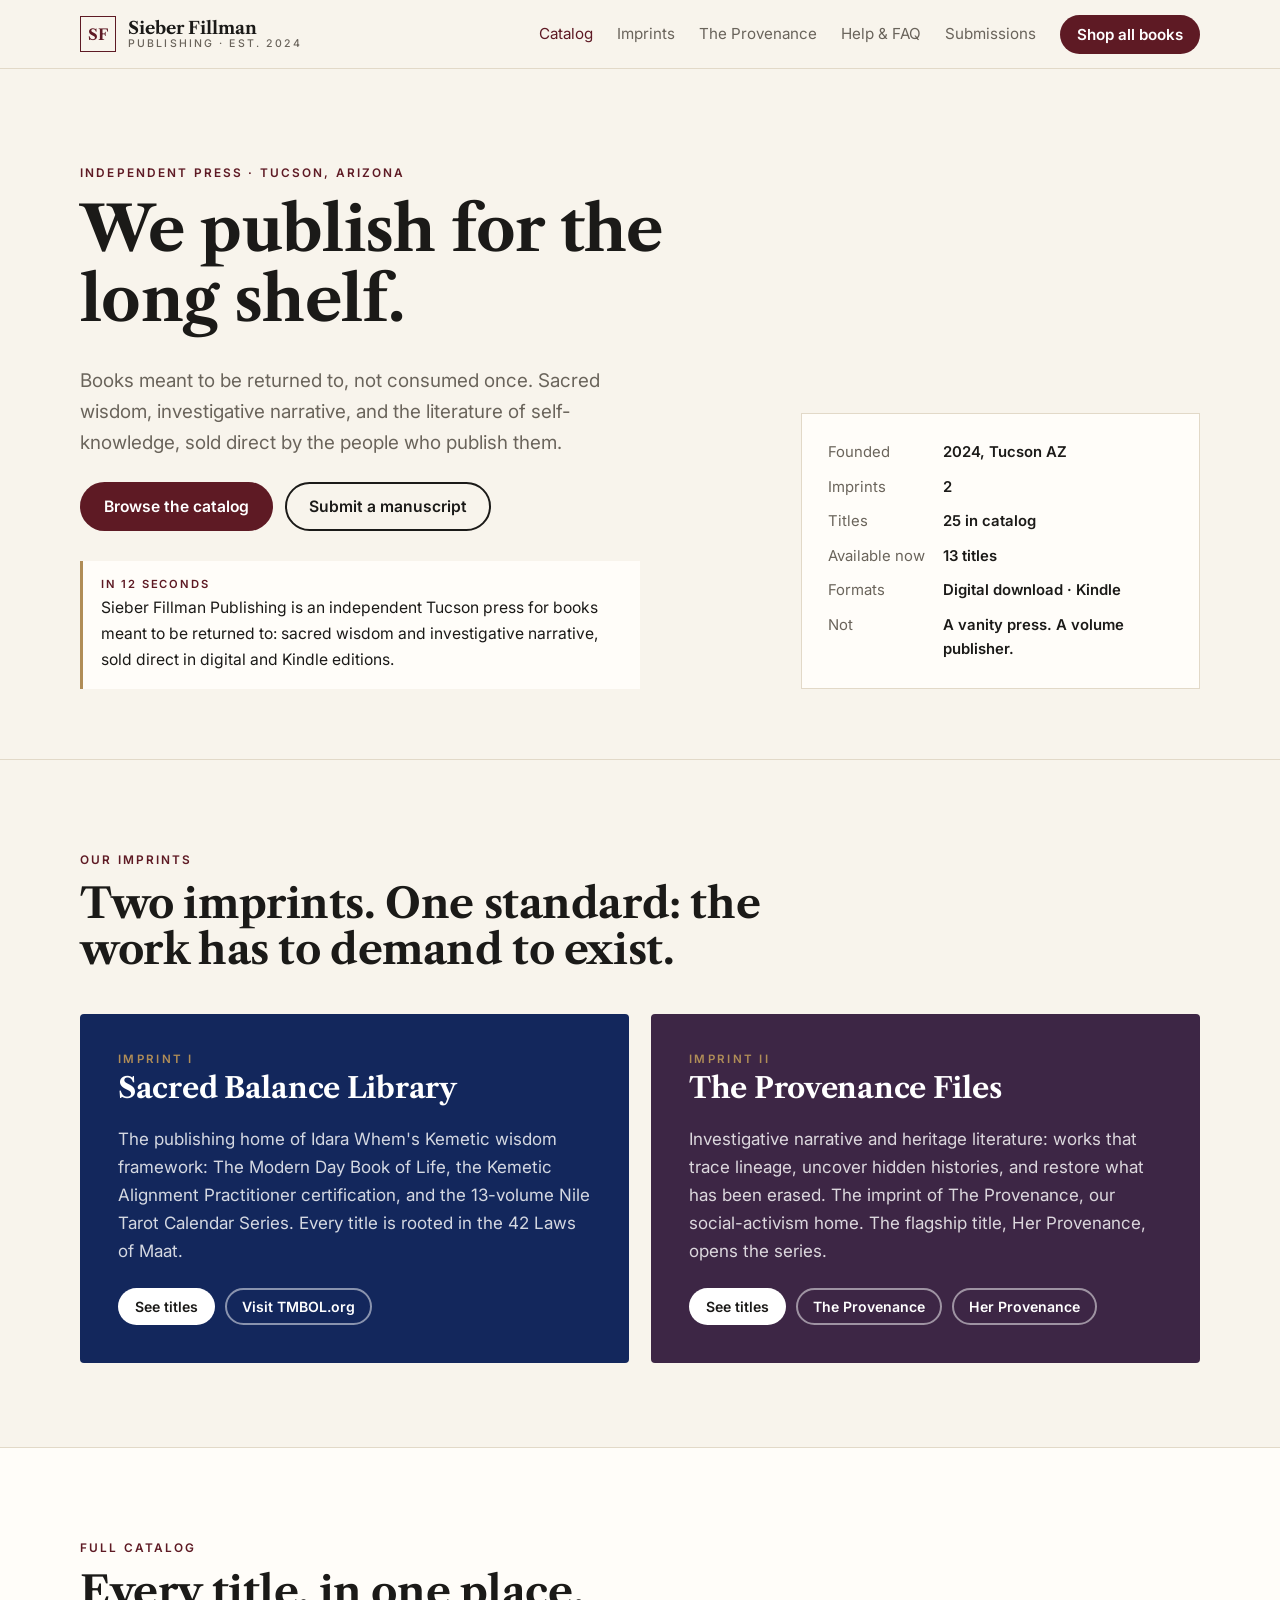
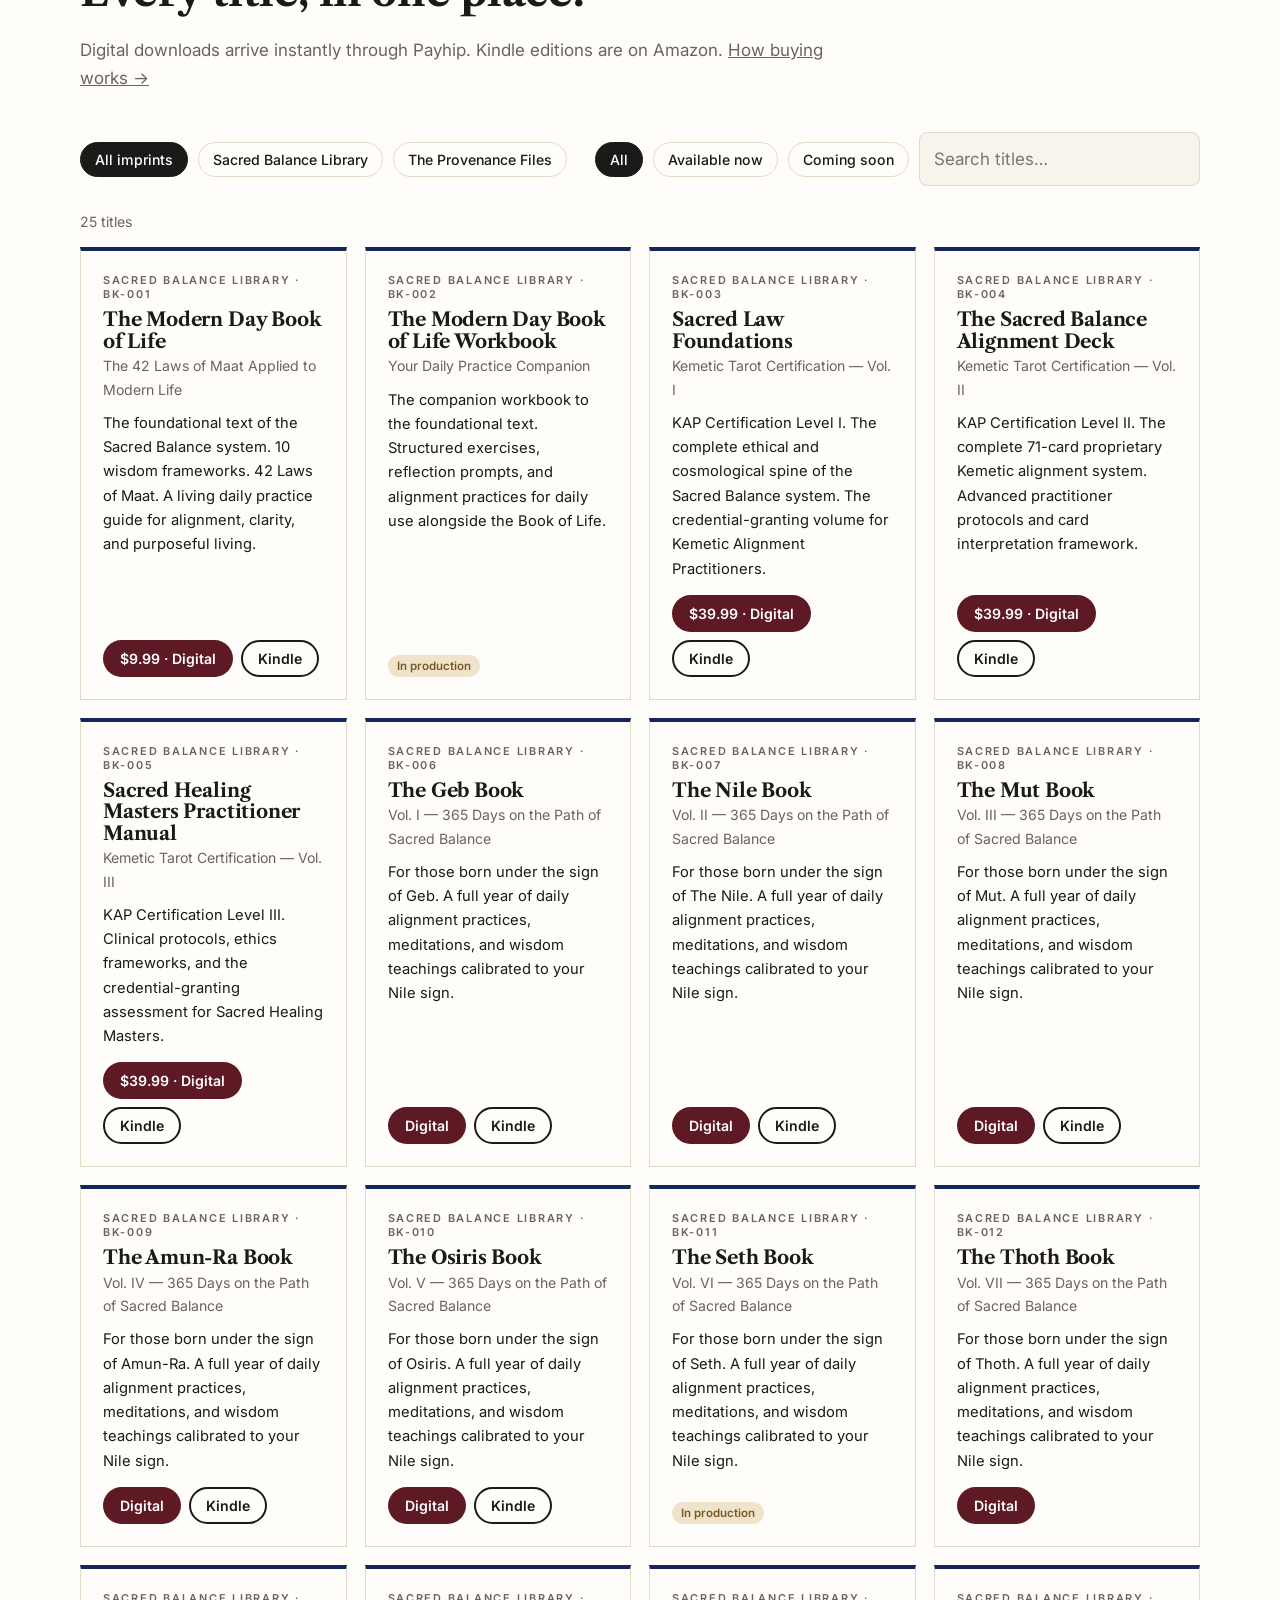
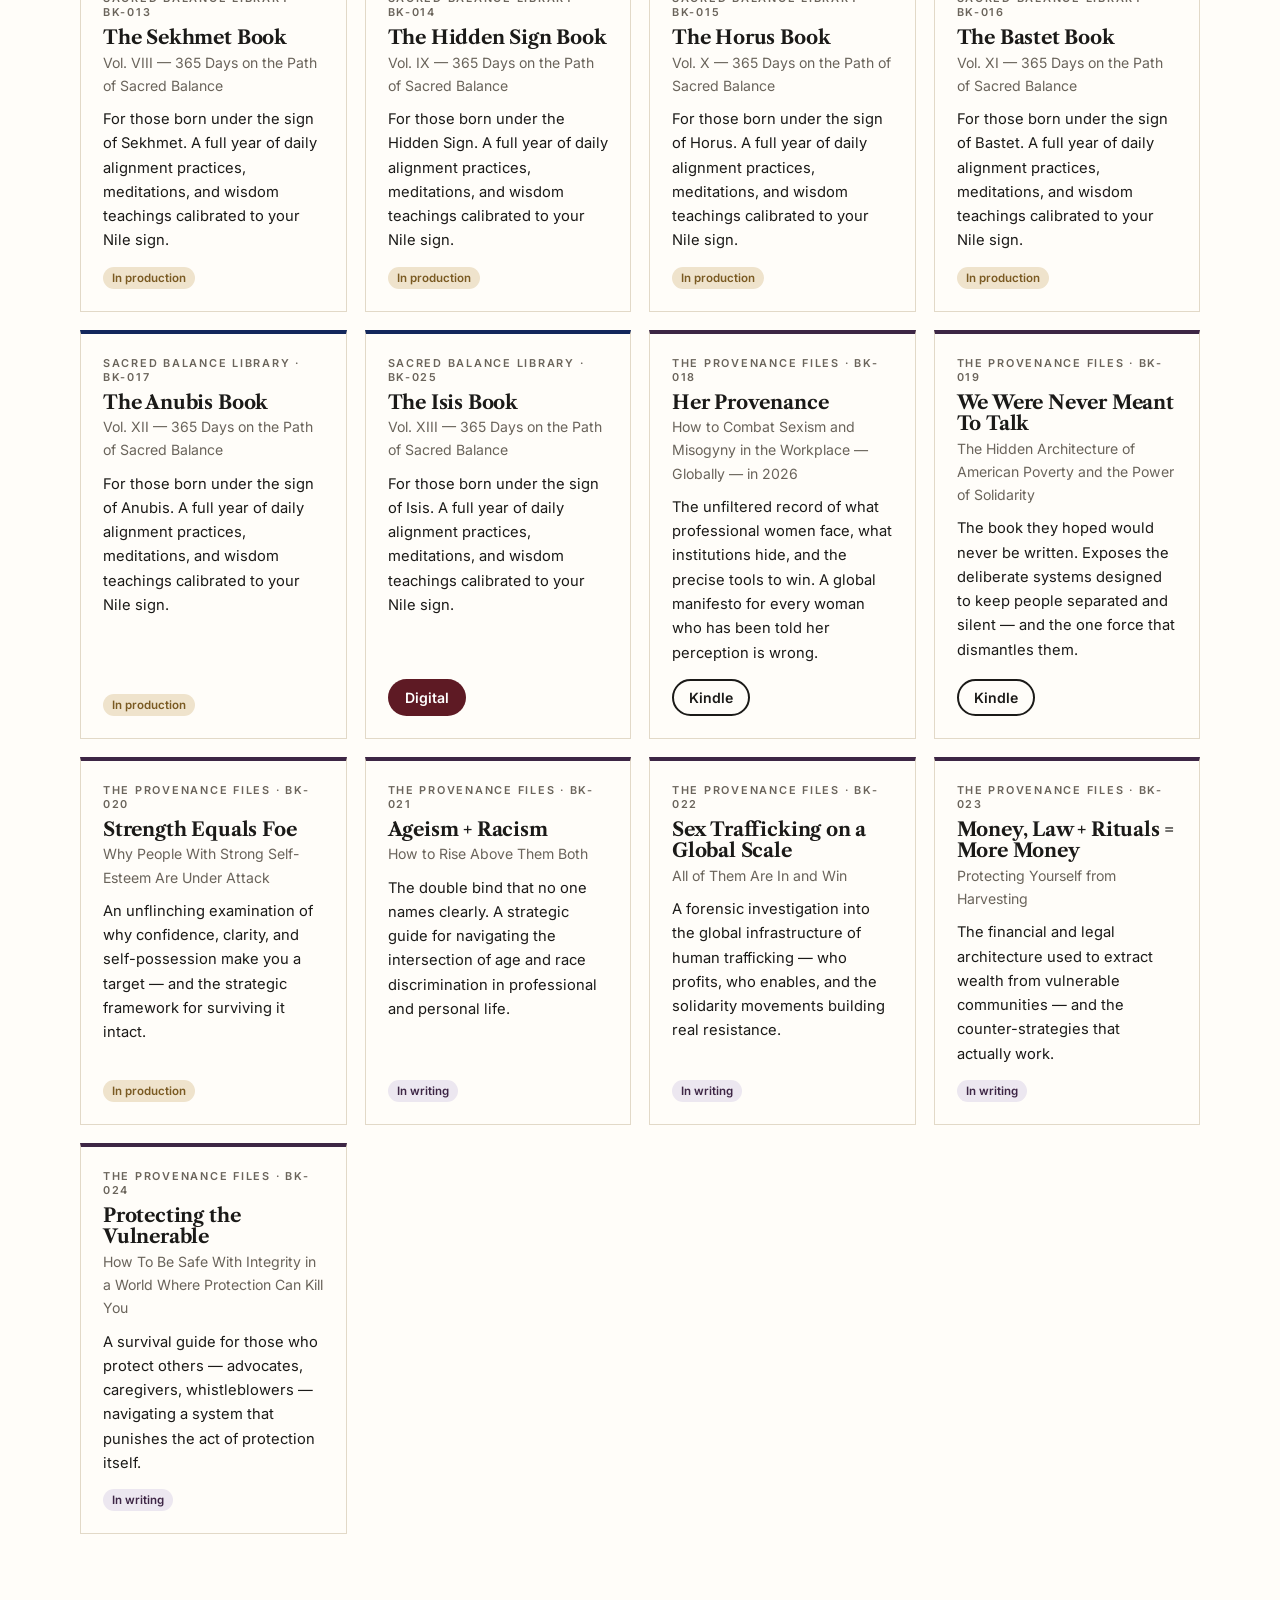
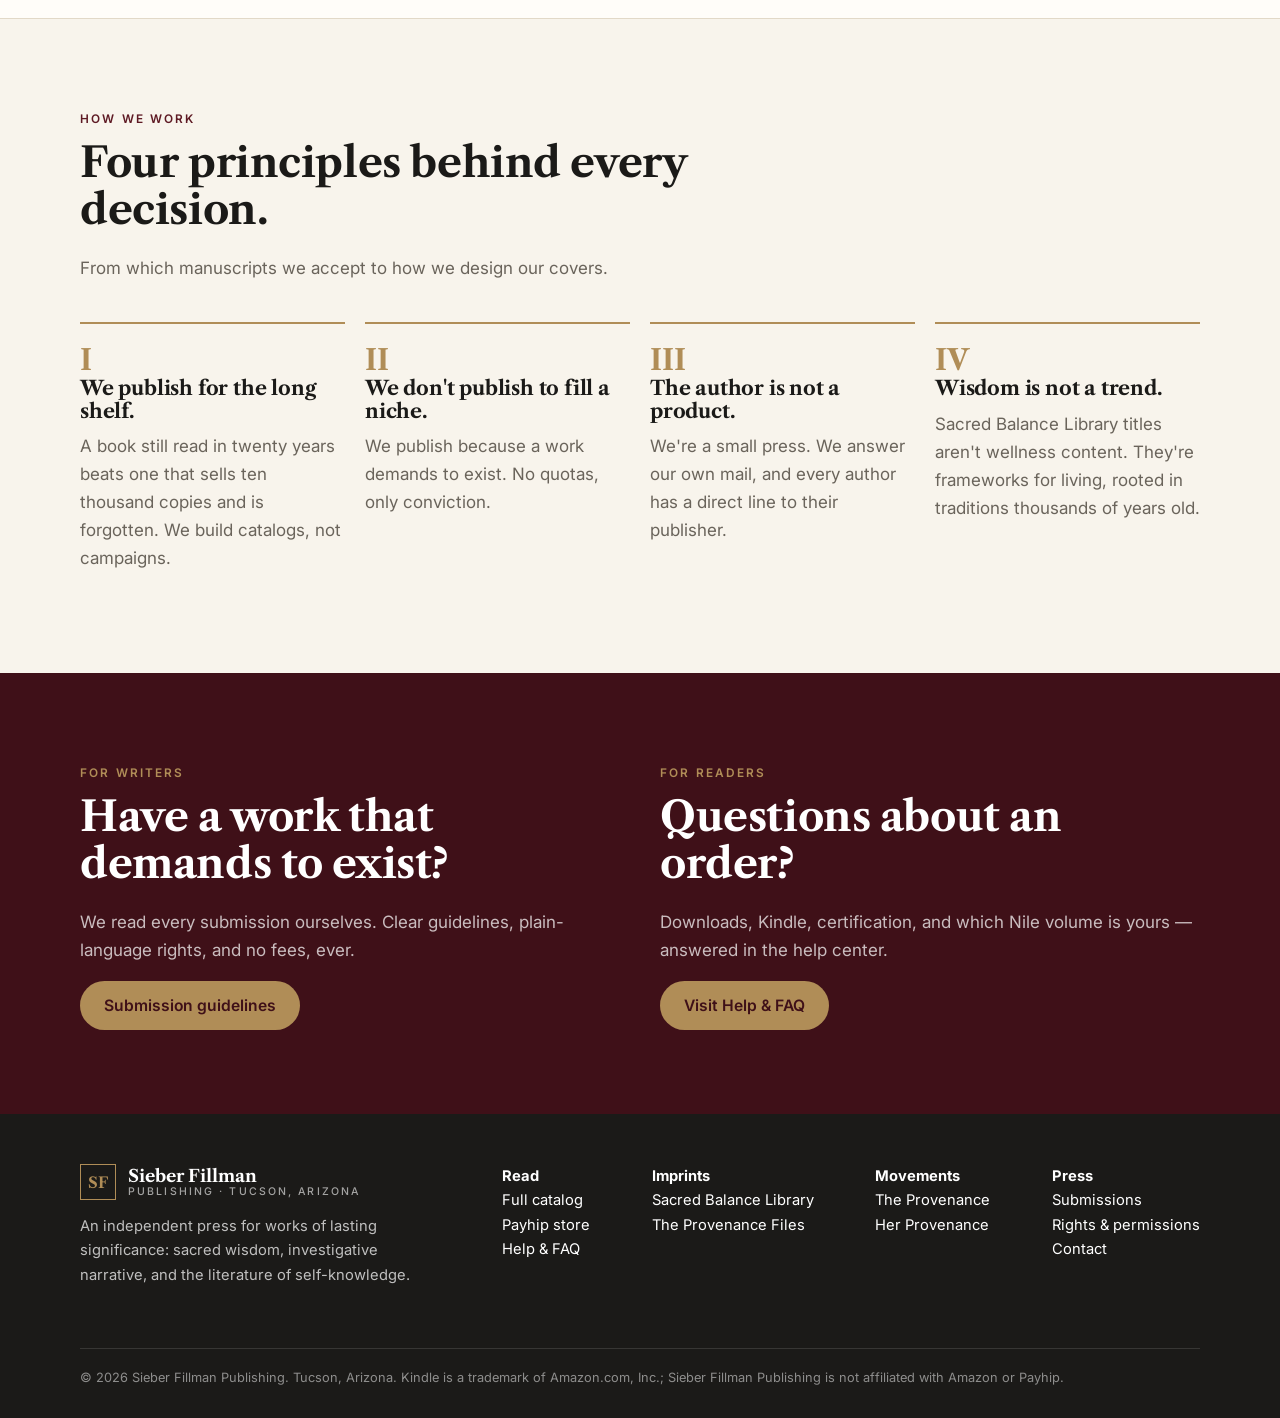
==== commit 2c6d8909: "Sieber Fillman Publishing current release (Nov 11, 2026) Catalog with live vault feed and cover thum" ====
--- a/index.html
+++ b/index.html
@@ -1,83 +1,323 @@
 <!doctype html>
 <html lang="en">
-  <head>
-    <link rel="icon" type="image/x-icon" href="/favicon.ico" />
-    <link rel="icon" type="image/png" sizes="32x32" href="/favicon-32x32.png" />
-    <link rel="icon" type="image/png" sizes="16x16" href="/favicon-16x16.png" />
-    <link rel="apple-touch-icon" sizes="180x180" href="/apple-touch-icon.png" />
-    <meta charset="UTF-8" />
-    <meta name="viewport" content="width=device-width, initial-scale=1.0, maximum-scale=1" />
-    <title>Sieber Fillman Publishing — Independent Press</title>
-    <meta name="description" content="Sieber Fillman Publishing is an independent press home to Sacred Balance Library and The Provenance Files. Publisher of The Modern Day Book of Life and Her Provenance." />
-    <link rel="preconnect" href="https://fonts.googleapis.com" />
-    <link rel="preconnect" href="https://fonts.gstatic.com" crossorigin />
-    <link href="https://fonts.googleapis.com/css2?family=Playfair+Display:ital,wght@0,400;0,500;0,600;0,700;0,900;1,400;1,600&family=Lato:wght@300;400;700&family=Space+Mono:wght@400;700&display=swap" rel="stylesheet" />
-    <script type="module" crossorigin src="/assets/index-C1Iyup6G.js"></script>
-    <link rel="stylesheet" crossorigin href="/assets/index-X9bXJ6vH.css">
-    <script src="/__manus__/debug-collector.js" defer></script>
-  </head>
-  <body>
-    <script id="manus-runtime">window.__MANUS_HOST_DEV__ = false;
-(function(){"use strict";var Mr={exports:{}},Kn={};/**
- * @license React
- * react-jsx-runtime.production.js
- *
- * Copyright (c) Meta Platforms, Inc. and affiliates.
- *
- * This source code is licensed under the MIT license found in the
- * LICENSE file in the root directory of this source tree.
- */var $c;function um(){if($c)return Kn;$c=1;var r=Symbol.for("react.transitional.element"),i=Symbol.for("react.fragment");function c(s,d,m){var x=null;if(m!==void 0&&(x=""+m),d.key!==void 0&&(x=""+d.key),"key"in d){m={};for(var R in d)R!=="key"&&(m[R]=d[R])}else m=d;return d=m.ref,{$$typeof:r,type:s,key:x,ref:d!==void 0?d:null,props:m}}return Kn.Fragment=i,Kn.jsx=c,Kn.jsxs=c,Kn}var Fc;function dm(){return Fc||(Fc=1,Mr.exports=um()),Mr.exports}var h=dm(),Ar={exports:{}},Pn={},Rr={exports:{}},Nr={};/**
- * @license React
- * scheduler.production.js
- *
- * Copyright (c) Meta Platforms, Inc. and affiliates.
- *
- * This source code is licensed under the MIT license found in the
- * LICENSE file in the root directory of this source tree.
- */var Ic;function fm(){return Ic||(Ic=1,function(r){function i(A,q){var B=A.length;A.push(q);t:for(;0<B;){var bt=B-1>>>1,p=A[bt];if(0<d(p,q))A[bt]=q,A[B]=p,B=bt;else break t}}function c(A){return A.length===0?null:A[0]}function s(A){if(A.length===0)return null;var q=A[0],B=A.pop();if(B!==q){A[0]=B;t:for(var bt=0,p=A.length,O=p>>>1;bt<O;){var X=2*(bt+1)-1,G=A[X],Z=X+1,st=A[Z];if(0>d(G,B))Z<p&&0>d(st,G)?(A[bt]=st,A[Z]=B,bt=Z):(A[bt]=G,A[X]=B,bt=X);else if(Z<p&&0>d(st,B))A[bt]=st,A[Z]=B,bt=Z;else break t}}return q}function d(A,q){var B=A.sortIndex-q.sortIndex;return B!==0?B:A.id-q.id}if(r.unstable_now=void 0,typeof performance=="object"&&typeof performance.now=="function"){var m=performance;r.unstable_now=function(){return m.now()}}else{var x=Date,R=x.now();r.unstable_now=function(){return x.now()-R}}var C=[],v=[],D=1,j=null,J=3,at=!1,$=!1,nt=!1,ct=!1,ht=typeof setTimeout=="function"?setTimeout:null,St=typeof clearTimeout=="function"?clearTimeout:null,_=typeof setImmediate<"u"?setImmediate:null;function Y(A){for(var q=c(v);q!==null;){if(q.callback===null)s(v);else if(q.startTime<=A)s(v),q.sortIndex=q.expirationTime,i(C,q);else break;q=c(v)}}function H(A){if(nt=!1,Y(A),!$)if(c(C)!==null)$=!0,it||(it=!0,Bt());else{var q=c(v);q!==null&&Mt(H,q.startTime-A)}}var it=!1,rt=-1,V=5,xt=-1;function Be(){return ct?!0:!(r.unstable_now()-xt<V)}function te(){if(ct=!1,it){var A=r.unstable_now();xt=A;var q=!0;try{t:{$=!1,nt&&(nt=!1,St(rt),rt=-1),at=!0;var B=J;try{e:{for(Y(A),j=c(C);j!==null&&!(j.expirationTime>A&&Be());){var bt=j.callback;if(typeof bt=="function"){j.callback=null,J=j.priorityLevel;var p=bt(j.expirationTime<=A);if(A=r.unstable_now(),typeof p=="function"){j.callback=p,Y(A),q=!0;break e}j===c(C)&&s(C),Y(A)}else s(C);j=c(C)}if(j!==null)q=!0;else{var O=c(v);O!==null&&Mt(H,O.startTime-A),q=!1}}break t}finally{j=null,J=B,at=!1}q=void 0}}finally{q?Bt():it=!1}}}var Bt;if(typeof _=="function")Bt=function(){_(te)};else if(typeof MessageChannel<"u"){var me=new MessageChannel,Se=me.port2;me.port1.onmessage=te,Bt=function(){Se.postMessage(null)}}else Bt=function(){ht(te,0)};function Mt(A,q){rt=ht(function(){A(r.unstable_now())},q)}r.unstable_IdlePriority=5,r.unstable_ImmediatePriority=1,r.unstable_LowPriority=4,r.unstable_NormalPriority=3,r.unstable_Profiling=null,r.unstable_UserBlockingPriority=2,r.unstable_cancelCallback=function(A){A.callback=null},r.unstable_forceFrameRate=function(A){0>A||125<A?console.error("forceFrameRate takes a positive int between 0 and 125, forcing frame rates higher than 125 fps is not supported"):V=0<A?Math.floor(1e3/A):5},r.unstable_getCurrentPriorityLevel=function(){return J},r.unstable_next=function(A){switch(J){case 1:case 2:case 3:var q=3;break;default:q=J}var B=J;J=q;try{return A()}finally{J=B}},r.unstable_requestPaint=function(){ct=!0},r.unstable_runWithPriority=function(A,q){switch(A){case 1:case 2:case 3:case 4:case 5:break;default:A=3}var B=J;J=A;try{return q()}finally{J=B}},r.unstable_scheduleCallback=function(A,q,B){var bt=r.unstable_now();switch(typeof B=="object"&&B!==null?(B=B.delay,B=typeof B=="number"&&0<B?bt+B:bt):B=bt,A){case 1:var p=-1;break;case 2:p=250;break;case 5:p=1073741823;break;case 4:p=1e4;break;default:p=5e3}return p=B+p,A={id:D++,callback:q,priorityLevel:A,startTime:B,expirationTime:p,sortIndex:-1},B>bt?(A.sortIndex=B,i(v,A),c(C)===null&&A===c(v)&&(nt?(St(rt),rt=-1):nt=!0,Mt(H,B-bt))):(A.sortIndex=p,i(C,A),$||at||($=!0,it||(it=!0,Bt()))),A},r.unstable_shouldYield=Be,r.unstable_wrapCallback=function(A){var q=J;return function(){var B=J;J=q;try{return A.apply(this,arguments)}finally{J=B}}}}(Nr)),Nr}var tu;function hm(){return tu||(tu=1,Rr.exports=fm()),Rr.exports}var zr={exports:{}},ut={};/**
- * @license React
- * react.production.js
- *
- * Copyright (c) Meta Platforms, Inc. and affiliates.
- *
- * This source code is licensed under the MIT license found in the
- * LICENSE file in the root directory of this source tree.
- */var eu;function mm(){if(eu)return ut;eu=1;var r=Symbol.for("react.transitional.element"),i=Symbol.for("react.portal"),c=Symbol.for("react.fragment"),s=Symbol.for("react.strict_mode"),d=Symbol.for("react.profiler"),m=Symbol.for("react.consumer"),x=Symbol.for("react.context"),R=Symbol.for("react.forward_ref"),C=Symbol.for("react.suspense"),v=Symbol.for("react.memo"),D=Symbol.for("react.lazy"),j=Symbol.iterator;function J(p){return p===null||typeof p!="object"?null:(p=j&&p[j]||p["@@iterator"],typeof p=="function"?p:null)}var at={isMounted:function(){return!1},enqueueForceUpdate:function(){},enqueueReplaceState:function(){},enqueueSetState:function(){}},$=Object.assign,nt={};function ct(p,O,X){this.props=p,this.context=O,this.refs=nt,this.updater=X||at}ct.prototype.isReactComponent={},ct.prototype.setState=function(p,O){if(typeof p!="object"&&typeof p!="function"&&p!=null)throw Error("takes an object of state variables to update or a function which returns an object of state variables.");this.updater.enqueueSetState(this,p,O,"setState")},ct.prototype.forceUpdate=function(p){this.updater.enqueueForceUpdate(this,p,"forceUpdate")};function ht(){}ht.prototype=ct.prototype;function St(p,O,X){this.props=p,this.context=O,this.refs=nt,this.updater=X||at}var _=St.prototype=new ht;_.constructor=St,$(_,ct.prototype),_.isPureReactComponent=!0;var Y=Array.isArray,H={H:null,A:null,T:null,S:null,V:null},it=Object.prototype.hasOwnProperty;function rt(p,O,X,G,Z,st){return X=st.ref,{$$typeof:r,type:p,key:O,ref:X!==void 0?X:null,props:st}}function V(p,O){return rt(p.type,O,void 0,void 0,void 0,p.props)}function xt(p){return typeof p=="object"&&p!==null&&p.$$typeof===r}function Be(p){var O={"=":"=0",":":"=2"};return"$"+p.replace(/[=:]/g,function(X){return O[X]})}var te=/\/+/g;function Bt(p,O){return typeof p=="object"&&p!==null&&p.key!=null?Be(""+p.key):O.toString(36)}function me(){}function Se(p){switch(p.status){case"fulfilled":return p.value;case"rejected":throw p.reason;default:switch(typeof p.status=="string"?p.then(me,me):(p.status="pending",p.then(function(O){p.status==="pending"&&(p.status="fulfilled",p.value=O)},function(O){p.status==="pending"&&(p.status="rejected",p.reason=O)})),p.status){case"fulfilled":return p.value;case"rejected":throw p.reason}}throw p}function Mt(p,O,X,G,Z){var st=typeof p;(st==="undefined"||st==="boolean")&&(p=null);var I=!1;if(p===null)I=!0;else switch(st){case"bigint":case"string":case"number":I=!0;break;case"object":switch(p.$$typeof){case r:case i:I=!0;break;case D:return I=p._init,Mt(I(p._payload),O,X,G,Z)}}if(I)return Z=Z(p),I=G===""?"."+Bt(p,0):G,Y(Z)?(X="",I!=null&&(X=I.replace(te,"$&/")+"/"),Mt(Z,O,X,"",function(Jt){return Jt})):Z!=null&&(xt(Z)&&(Z=V(Z,X+(Z.key==null||p&&p.key===Z.key?"":(""+Z.key).replace(te,"$&/")+"/")+I)),O.push(Z)),1;I=0;var gt=G===""?".":G+":";if(Y(p))for(var Tt=0;Tt<p.length;Tt++)G=p[Tt],st=gt+Bt(G,Tt),I+=Mt(G,O,X,st,Z);else if(Tt=J(p),typeof Tt=="function")for(p=Tt.call(p),Tt=0;!(G=p.next()).done;)G=G.value,st=gt+Bt(G,Tt++),I+=Mt(G,O,X,st,Z);else if(st==="object"){if(typeof p.then=="function")return Mt(Se(p),O,X,G,Z);throw O=String(p),Error("Objects are not valid as a React child (found: "+(O==="[object Object]"?"object with keys {"+Object.keys(p).join(", ")+"}":O)+"). If you meant to render a collection of children, use an array instead.")}return I}function A(p,O,X){if(p==null)return p;var G=[],Z=0;return Mt(p,G,"","",function(st){return O.call(X,st,Z++)}),G}function q(p){if(p._status===-1){var O=p._result;O=O(),O.then(function(X){(p._status===0||p._status===-1)&&(p._status=1,p._result=X)},function(X){(p._status===0||p._status===-1)&&(p._status=2,p._result=X)}),p._status===-1&&(p._status=0,p._result=O)}if(p._status===1)return p._result.default;throw p._result}var B=typeof reportError=="function"?reportError:function(p){if(typeof window=="object"&&typeof window.ErrorEvent=="function"){var O=new window.ErrorEvent("error",{bubbles:!0,cancelable:!0,message:typeof p=="object"&&p!==null&&typeof p.message=="string"?String(p.message):String(p),error:p});if(!window.dispatchEvent(O))return}else if(typeof process=="object"&&typeof process.emit=="function"){process.emit("uncaughtException",p);return}console.error(p)};function bt(){}return ut.Children={map:A,forEach:function(p,O,X){A(p,function(){O.apply(this,arguments)},X)},count:function(p){var O=0;return A(p,function(){O++}),O},toArray:function(p){return A(p,function(O){return O})||[]},only:function(p){if(!xt(p))throw Error("React.Children.only expected to receive a single React element child.");return p}},ut.Component=ct,ut.Fragment=c,ut.Profiler=d,ut.PureComponent=St,ut.StrictMode=s,ut.Suspense=C,ut.__CLIENT_INTERNALS_DO_NOT_USE_OR_WARN_USERS_THEY_CANNOT_UPGRADE=H,ut.__COMPILER_RUNTIME={__proto__:null,c:function(p){return H.H.useMemoCache(p)}},ut.cache=function(p){return function(){return p.apply(null,arguments)}},ut.cloneElement=function(p,O,X){if(p==null)throw Error("The argument must be a React element, but you passed "+p+".");var G=$({},p.props),Z=p.key,st=void 0;if(O!=null)for(I in O.ref!==void 0&&(st=void 0),O.key!==void 0&&(Z=""+O.key),O)!it.call(O,I)||I==="key"||I==="__self"||I==="__source"||I==="ref"&&O.ref===void 0||(G[I]=O[I]);var I=arguments.length-2;if(I===1)G.children=X;else if(1<I){for(var gt=Array(I),Tt=0;Tt<I;Tt++)gt[Tt]=arguments[Tt+2];G.children=gt}return rt(p.type,Z,void 0,void 0,st,G)},ut.createContext=function(p){return p={$$typeof:x,_currentValue:p,_currentValue2:p,_threadCount:0,Provider:null,Consumer:null},p.Provider=p,p.Consumer={$$typeof:m,_context:p},p},ut.createElement=function(p,O,X){var G,Z={},st=null;if(O!=null)for(G in O.key!==void 0&&(st=""+O.key),O)it.call(O,G)&&G!=="key"&&G!=="__self"&&G!=="__source"&&(Z[G]=O[G]);var I=arguments.length-2;if(I===1)Z.children=X;else if(1<I){for(var gt=Array(I),Tt=0;Tt<I;Tt++)gt[Tt]=arguments[Tt+2];Z.children=gt}if(p&&p.defaultProps)for(G in I=p.defaultProps,I)Z[G]===void 0&&(Z[G]=I[G]);return rt(p,st,void 0,void 0,null,Z)},ut.createRef=function(){return{current:null}},ut.forwardRef=function(p){return{$$typeof:R,render:p}},ut.isValidElement=xt,ut.lazy=function(p){return{$$typeof:D,_payload:{_status:-1,_result:p},_init:q}},ut.memo=function(p,O){return{$$typeof:v,type:p,compare:O===void 0?null:O}},ut.startTransition=function(p){var O=H.T,X={};H.T=X;try{var G=p(),Z=H.S;Z!==null&&Z(X,G),typeof G=="object"&&G!==null&&typeof G.then=="function"&&G.then(bt,B)}catch(st){B(st)}finally{H.T=O}},ut.unstable_useCacheRefresh=function(){return H.H.useCacheRefresh()},ut.use=function(p){return H.H.use(p)},ut.useActionState=function(p,O,X){return H.H.useActionState(p,O,X)},ut.useCallback=function(p,O){return H.H.useCallback(p,O)},ut.useContext=function(p){return H.H.useContext(p)},ut.useDebugValue=function(){},ut.useDeferredValue=function(p,O){return H.H.useDeferredValue(p,O)},ut.useEffect=function(p,O,X){var G=H.H;if(typeof X=="function")throw Error("useEffect CRUD overload is not enabled in this build of React.");return G.useEffect(p,O)},ut.useId=function(){return H.H.useId()},ut.useImperativeHandle=function(p,O,X){return H.H.useImperativeHandle(p,O,X)},ut.useInsertionEffect=function(p,O){return H.H.useInsertionEffect(p,O)},ut.useLayoutEffect=function(p,O){return H.H.useLayoutEffect(p,O)},ut.useMemo=function(p,O){return H.H.useMemo(p,O)},ut.useOptimistic=function(p,O){return H.H.useOptimistic(p,O)},ut.useReducer=function(p,O,X){return H.H.useReducer(p,O,X)},ut.useRef=function(p){return H.H.useRef(p)},ut.useState=function(p){return H.H.useState(p)},ut.useSyncExternalStore=function(p,O,X){return H.H.useSyncExternalStore(p,O,X)},ut.useTransition=function(){return H.H.useTransition()},ut.version="19.1.1",ut}var lu;function _r(){return lu||(lu=1,zr.exports=mm()),zr.exports}var kr={exports:{}},he={};/**
- * @license React
- * react-dom.production.js
- *
- * Copyright (c) Meta Platforms, Inc. and affiliates.
- *
- * This source code is licensed under the MIT license found in the
- * LICENSE file in the root directory of this source tree.
- */var au;function gm(){if(au)return he;au=1;var r=_r();function i(C){var v="https://react.dev/errors/"+C;if(1<arguments.length){v+="?args[]="+encodeURIComponent(arguments[1]);for(var D=2;D<arguments.length;D++)v+="&args[]="+encodeURIComponent(arguments[D])}return"Minified React error #"+C+"; visit "+v+" for the full message or use the non-minified dev environment for full errors and additional helpful warnings."}function c(){}var s={d:{f:c,r:function(){throw Error(i(522))},D:c,C:c,L:c,m:c,X:c,S:c,M:c},p:0,findDOMNode:null},d=Symbol.for("react.portal");function m(C,v,D){var j=3<arguments.length&&arguments[3]!==void 0?arguments[3]:null;return{$$typeof:d,key:j==null?null:""+j,children:C,containerInfo:v,implementation:D}}var x=r.__CLIENT_INTERNALS_DO_NOT_USE_OR_WARN_USERS_THEY_CANNOT_UPGRADE;function R(C,v){if(C==="font")return"";if(typeof v=="string")return v==="use-credentials"?v:""}return he.__DOM_INTERNALS_DO_NOT_USE_OR_WARN_USERS_THEY_CANNOT_UPGRADE=s,he.createPortal=function(C,v){var D=2<arguments.length&&arguments[2]!==void 0?arguments[2]:null;if(!v||v.nodeType!==1&&v.nodeType!==9&&v.nodeType!==11)throw Error(i(299));return m(C,v,null,D)},he.flushSync=function(C){var v=x.T,D=s.p;try{if(x.T=null,s.p=2,C)return C()}finally{x.T=v,s.p=D,s.d.f()}},he.preconnect=function(C,v){typeof C=="string"&&(v?(v=v.crossOrigin,v=typeof v=="string"?v==="use-credentials"?v:"":void 0):v=null,s.d.C(C,v))},he.prefetchDNS=function(C){typeof C=="string"&&s.d.D(C)},he.preinit=function(C,v){if(typeof C=="string"&&v&&typeof v.as=="string"){var D=v.as,j=R(D,v.crossOrigin),J=typeof v.integrity=="string"?v.integrity:void 0,at=typeof v.fetchPriority=="string"?v.fetchPriority:void 0;D==="style"?s.d.S(C,typeof v.precedence=="string"?v.precedence:void 0,{crossOrigin:j,integrity:J,fetchPriority:at}):D==="script"&&s.d.X(C,{crossOrigin:j,integrity:J,fetchPriority:at,nonce:typeof v.nonce=="string"?v.nonce:void 0})}},he.preinitModule=function(C,v){if(typeof C=="string")if(typeof v=="object"&&v!==null){if(v.as==null||v.as==="script"){var D=R(v.as,v.crossOrigin);s.d.M(C,{crossOrigin:D,integrity:typeof v.integrity=="string"?v.integrity:void 0,nonce:typeof v.nonce=="string"?v.nonce:void 0})}}else v==null&&s.d.M(C)},he.preload=function(C,v){if(typeof C=="string"&&typeof v=="object"&&v!==null&&typeof v.as=="string"){var D=v.as,j=R(D,v.crossOrigin);s.d.L(C,D,{crossOrigin:j,integrity:typeof v.integrity=="string"?v.integrity:void 0,nonce:typeof v.nonce=="string"?v.nonce:void 0,type:typeof v.type=="string"?v.type:void 0,fetchPriority:typeof v.fetchPriority=="string"?v.fetchPriority:void 0,referrerPolicy:typeof v.referrerPolicy=="string"?v.referrerPolicy:void 0,imageSrcSet:typeof v.imageSrcSet=="string"?v.imageSrcSet:void 0,imageSizes:typeof v.imageSizes=="string"?v.imageSizes:void 0,media:typeof v.media=="string"?v.media:void 0})}},he.preloadModule=function(C,v){if(typeof C=="string")if(v){var D=R(v.as,v.crossOrigin);s.d.m(C,{as:typeof v.as=="string"&&v.as!=="script"?v.as:void 0,crossOrigin:D,integrity:typeof v.integrity=="string"?v.integrity:void 0})}else s.d.m(C)},he.requestFormReset=function(C){s.d.r(C)},he.unstable_batchedUpdates=function(C,v){return C(v)},he.useFormState=function(C,v,D){return x.H.useFormState(C,v,D)},he.useFormStatus=function(){return x.H.useHostTransitionStatus()},he.version="19.1.1",he}var nu;function pm(){if(nu)return kr.exports;nu=1;function r(){if(!(typeof __REACT_DEVTOOLS_GLOBAL_HOOK__>"u"||typeof __REACT_DEVTOOLS_GLOBAL_HOOK__.checkDCE!="function"))try{__REACT_DEVTOOLS_GLOBAL_HOOK__.checkDCE(r)}catch(i){console.error(i)}}return r(),kr.exports=gm(),kr.exports}/**
- * @license React
- * react-dom-client.production.js
- *
- * Copyright (c) Meta Platforms, Inc. and affiliates.
- *
- * This source code is licensed under the MIT license found in the
- * LICENSE file in the root directory of this source tree.
- */var ou;function ym(){if(ou)return Pn;ou=1;var r=hm(),i=_r(),c=pm();function s(t){var e="https://react.dev/errors/"+t;if(1<arguments.length){e+="?args[]="+encodeURIComponent(arguments[1]);for(var l=2;l<arguments.length;l++)e+="&args[]="+encodeURIComponent(arguments[l])}return"Minified React error #"+t+"; visit "+e+" for the full message or use the non-minified dev environment for full errors and additional helpful warnings."}function d(t){return!(!t||t.nodeType!==1&&t.nodeType!==9&&t.nodeType!==11)}function m(t){var e=t,l=t;if(t.alternate)for(;e.return;)e=e.return;else{t=e;do e=t,(e.flags&4098)!==0&&(l=e.return),t=e.return;while(t)}return e.tag===3?l:null}function x(t){if(t.tag===13){var e=t.memoizedState;if(e===null&&(t=t.alternate,t!==null&&(e=t.memoizedState)),e!==null)return e.dehydrated}return null}function R(t){if(m(t)!==t)throw Error(s(188))}function C(t){var e=t.alternate;if(!e){if(e=m(t),e===null)throw Error(s(188));return e!==t?null:t}for(var l=t,a=e;;){var n=l.return;if(n===null)break;var o=n.alternate;if(o===null){if(a=n.return,a!==null){l=a;continue}break}if(n.child===o.child){for(o=n.child;o;){if(o===l)return R(n),t;if(o===a)return R(n),e;o=o.sibling}throw Error(s(188))}if(l.return!==a.return)l=n,a=o;else{for(var u=!1,f=n.child;f;){if(f===l){u=!0,l=n,a=o;break}if(f===a){u=!0,a=n,l=o;break}f=f.sibling}if(!u){for(f=o.child;f;){if(f===l){u=!0,l=o,a=n;break}if(f===a){u=!0,a=o,l=n;break}f=f.sibling}if(!u)throw Error(s(189))}}if(l.alternate!==a)throw Error(s(190))}if(l.tag!==3)throw Error(s(188));return l.stateNode.current===l?t:e}function v(t){var e=t.tag;if(e===5||e===26||e===27||e===6)return t;for(t=t.child;t!==null;){if(e=v(t),e!==null)return e;t=t.sibling}return null}var D=Object.assign,j=Symbol.for("react.element"),J=Symbol.for("react.transitional.element"),at=Symbol.for("react.portal"),$=Symbol.for("react.fragment"),nt=Symbol.for("react.strict_mode"),ct=Symbol.for("react.profiler"),ht=Symbol.for("react.provider"),St=Symbol.for("react.consumer"),_=Symbol.for("react.context"),Y=Symbol.for("react.forward_ref"),H=Symbol.for("react.suspense"),it=Symbol.for("react.suspense_list"),rt=Symbol.for("react.memo"),V=Symbol.for("react.lazy"),xt=Symbol.for("react.activity"),Be=Symbol.for("react.memo_cache_sentinel"),te=Symbol.iterator;function Bt(t){return t===null||typeof t!="object"?null:(t=te&&t[te]||t["@@iterator"],typeof t=="function"?t:null)}var me=Symbol.for("react.client.reference");function Se(t){if(t==null)return null;if(typeof t=="function")return t.$$typeof===me?null:t.displayName||t.name||null;if(typeof t=="string")return t;switch(t){case $:return"Fragment";case ct:return"Profiler";case nt:return"StrictMode";case H:return"Suspense";case it:return"SuspenseList";case xt:return"Activity"}if(typeof t=="object")switch(t.$$typeof){case at:return"Portal";case _:return(t.displayName||"Context")+".Provider";case St:return(t._context.displayName||"Context")+".Consumer";case Y:var e=t.render;return t=t.displayName,t||(t=e.displayName||e.name||"",t=t!==""?"ForwardRef("+t+")":"ForwardRef"),t;case rt:return e=t.displayName||null,e!==null?e:Se(t.type)||"Memo";case V:e=t._payload,t=t._init;try{return Se(t(e))}catch{}}return null}var Mt=Array.isArray,A=i.__CLIENT_INTERNALS_DO_NOT_USE_OR_WARN_USERS_THEY_CANNOT_UPGRADE,q=c.__DOM_INTERNALS_DO_NOT_USE_OR_WARN_USERS_THEY_CANNOT_UPGRADE,B={pending:!1,data:null,method:null,action:null},bt=[],p=-1;function O(t){return{current:t}}function X(t){0>p||(t.current=bt[p],bt[p]=null,p--)}function G(t,e){p++,bt[p]=t.current,t.current=e}var Z=O(null),st=O(null),I=O(null),gt=O(null);function Tt(t,e){switch(G(I,e),G(st,t),G(Z,null),e.nodeType){case 9:case 11:t=(t=e.documentElement)&&(t=t.namespaceURI)?Hh(t):0;break;default:if(t=e.tagName,e=e.namespaceURI)e=Hh(e),t=Uh(e,t);else switch(t){case"svg":t=1;break;case"math":t=2;break;default:t=0}}X(Z),G(Z,t)}function Jt(){X(Z),X(st),X(I)}function Ke(t){t.memoizedState!==null&&G(gt,t);var e=Z.current,l=Uh(e,t.type);e!==l&&(G(st,t),G(Z,l))}function Ce(t){st.current===t&&(X(Z),X(st)),gt.current===t&&(X(gt),Wo._currentValue=B)}var Pe=Object.prototype.hasOwnProperty,yl=r.unstable_scheduleCallback,sn=r.unstable_cancelCallback,Ca=r.unstable_shouldYield,ri=r.unstable_requestPaint,ge=r.unstable_now,si=r.unstable_getCurrentPriorityLevel,Ul=r.unstable_ImmediatePriority,Fn=r.unstable_UserBlockingPriority,nl=r.unstable_NormalPriority,ci=r.unstable_LowPriority,Gl=r.unstable_IdlePriority,ui=r.log,Ea=r.unstable_setDisableYieldValue,ql=null,Wt=null;function Je(t){if(typeof ui=="function"&&Ea(t),Wt&&typeof Wt.setStrictMode=="function")try{Wt.setStrictMode(ql,t)}catch{}}var $t=Math.clz32?Math.clz32:fi,di=Math.log,Ta=Math.LN2;function fi(t){return t>>>=0,t===0?32:31-(di(t)/Ta|0)|0}var L=256,cn=4194304;function vl(t){var e=t&42;if(e!==0)return e;switch(t&-t){case 1:return 1;case 2:return 2;case 4:return 4;case 8:return 8;case 16:return 16;case 32:return 32;case 64:return 64;case 128:return 128;case 256:case 512:case 1024:case 2048:case 4096:case 8192:case 16384:case 32768:case 65536:case 131072:case 262144:case 524288:case 1048576:case 2097152:return t&4194048;case 4194304:case 8388608:case 16777216:case 33554432:return t&62914560;case 67108864:return 67108864;case 134217728:return 134217728;case 268435456:return 268435456;case 536870912:return 536870912;case 1073741824:return 0;default:return t}}function un(t,e,l){var a=t.pendingLanes;if(a===0)return 0;var n=0,o=t.suspendedLanes,u=t.pingedLanes;t=t.warmLanes;var f=a&134217727;return f!==0?(a=f&~o,a!==0?n=vl(a):(u&=f,u!==0?n=vl(u):l||(l=f&~t,l!==0&&(n=vl(l))))):(f=a&~o,f!==0?n=vl(f):u!==0?n=vl(u):l||(l=a&~t,l!==0&&(n=vl(l)))),n===0?0:e!==0&&e!==n&&(e&o)===0&&(o=n&-n,l=e&-e,o>=l||o===32&&(l&4194048)!==0)?e:n}function Dt(t,e){return(t.pendingLanes&~(t.suspendedLanes&~t.pingedLanes)&e)===0}function In(t,e){switch(t){case 1:case 2:case 4:case 8:case 64:return e+250;case 16:case 32:case 128:case 256:case 512:case 1024:case 2048:case 4096:case 8192:case 16384:case 32768:case 65536:case 131072:case 262144:case 524288:case 1048576:case 2097152:return e+5e3;case 4194304:case 8388608:case 16777216:case 33554432:return-1;case 67108864:case 134217728:case 268435456:case 536870912:case 1073741824:return-1;default:return-1}}function to(){var t=L;return L<<=1,(L&4194048)===0&&(L=256),t}function hi(){var t=cn;return cn<<=1,(cn&62914560)===0&&(cn=4194304),t}function eo(t){for(var e=[],l=0;31>l;l++)e.push(t);return e}function Da(t,e){t.pendingLanes|=e,e!==268435456&&(t.suspendedLanes=0,t.pingedLanes=0,t.warmLanes=0)}function Ir(t,e,l,a,n,o){var u=t.pendingLanes;t.pendingLanes=l,t.suspendedLanes=0,t.pingedLanes=0,t.warmLanes=0,t.expiredLanes&=l,t.entangledLanes&=l,t.errorRecoveryDisabledLanes&=l,t.shellSuspendCounter=0;var f=t.entanglements,g=t.expirationTimes,S=t.hiddenUpdates;for(l=u&~l;0<l;){var N=31-$t(l),k=1<<N;f[N]=0,g[N]=-1;var E=S[N];if(E!==null)for(S[N]=null,N=0;N<E.length;N++){var T=E[N];T!==null&&(T.lane&=-536870913)}l&=~k}a!==0&&mi(t,a,0),o!==0&&n===0&&t.tag!==0&&(t.suspendedLanes|=o&~(u&~e))}function mi(t,e,l){t.pendingLanes|=e,t.suspendedLanes&=~e;var a=31-$t(e);t.entangledLanes|=e,t.entanglements[a]=t.entanglements[a]|1073741824|l&4194090}function gi(t,e){var l=t.entangledLanes|=e;for(t=t.entanglements;l;){var a=31-$t(l),n=1<<a;n&e|t[a]&e&&(t[a]|=e),l&=~n}}function lo(t){switch(t){case 2:t=1;break;case 8:t=4;break;case 32:t=16;break;case 256:case 512:case 1024:case 2048:case 4096:case 8192:case 16384:case 32768:case 65536:case 131072:case 262144:case 524288:case 1048576:case 2097152:case 4194304:case 8388608:case 16777216:case 33554432:t=128;break;case 268435456:t=134217728;break;default:t=0}return t}function ao(t){return t&=-t,2<t?8<t?(t&134217727)!==0?32:268435456:8:2}function pi(){var t=q.p;return t!==0?t:(t=window.event,t===void 0?32:nm(t.type))}function ts(t,e){var l=q.p;try{return q.p=t,e()}finally{q.p=l}}var ol=Math.random().toString(36).slice(2),ee="__reactFiber$"+ol,pe="__reactProps$"+ol,Yl="__reactContainer$"+ol,no="__reactEvents$"+ol,es="__reactListeners$"+ol,ls="__reactHandles$"+ol,yi="__reactResources$"+ol,Ma="__reactMarker$"+ol;function oo(t){delete t[ee],delete t[pe],delete t[no],delete t[es],delete t[ls]}function Vl(t){var e=t[ee];if(e)return e;for(var l=t.parentNode;l;){if(e=l[Yl]||l[ee]){if(l=e.alternate,e.child!==null||l!==null&&l.child!==null)for(t=Vh(t);t!==null;){if(l=t[ee])return l;t=Vh(t)}return e}t=l,l=t.parentNode}return null}function Xl(t){if(t=t[ee]||t[Yl]){var e=t.tag;if(e===5||e===6||e===13||e===26||e===27||e===3)return t}return null}function Aa(t){var e=t.tag;if(e===5||e===26||e===27||e===6)return t.stateNode;throw Error(s(33))}function Zl(t){var e=t[yi];return e||(e=t[yi]={hoistableStyles:new Map,hoistableScripts:new Map}),e}function Vt(t){t[Ma]=!0}var vi=new Set,bi={};function bl(t,e){We(t,e),We(t+"Capture",e)}function We(t,e){for(bi[t]=e,t=0;t<e.length;t++)vi.add(e[t])}var as=RegExp("^[:A-Z_a-z\\u00C0-\\u00D6\\u00D8-\\u00F6\\u00F8-\\u02FF\\u0370-\\u037D\\u037F-\\u1FFF\\u200C-\\u200D\\u2070-\\u218F\\u2C00-\\u2FEF\\u3001-\\uD7FF\\uF900-\\uFDCF\\uFDF0-\\uFFFD][:A-Z_a-z\\u00C0-\\u00D6\\u00D8-\\u00F6\\u00F8-\\u02FF\\u0370-\\u037D\\u037F-\\u1FFF\\u200C-\\u200D\\u2070-\\u218F\\u2C00-\\u2FEF\\u3001-\\uD7FF\\uF900-\\uFDCF\\uFDF0-\\uFFFD\\-.0-9\\u00B7\\u0300-\\u036F\\u203F-\\u2040]*$"),xi={},wi={};function Ra(t){return Pe.call(wi,t)?!0:Pe.call(xi,t)?!1:as.test(t)?wi[t]=!0:(xi[t]=!0,!1)}function M(t,e,l){if(Ra(e))if(l===null)t.removeAttribute(e);else{switch(typeof l){case"undefined":case"function":case"symbol":t.removeAttribute(e);return;case"boolean":var a=e.toLowerCase().slice(0,5);if(a!=="data-"&&a!=="aria-"){t.removeAttribute(e);return}}t.setAttribute(e,""+l)}}function tt(t,e,l){if(l===null)t.removeAttribute(e);else{switch(typeof l){case"undefined":case"function":case"symbol":case"boolean":t.removeAttribute(e);return}t.setAttribute(e,""+l)}}function Ot(t,e,l,a){if(a===null)t.removeAttribute(l);else{switch(typeof a){case"undefined":case"function":case"symbol":case"boolean":t.removeAttribute(l);return}t.setAttributeNS(e,l,""+a)}}var le,Ee;function ae(t){if(le===void 0)try{throw Error()}catch(l){var e=l.stack.trim().match(/\n( *(at )?)/);le=e&&e[1]||"",Ee=-1<l.stack.indexOf(`
-    at`)?" (<anonymous>)":-1<l.stack.indexOf("@")?"@unknown:0:0":""}return`
-`+le+t+Ee}var Le=!1;function He(t,e){if(!t||Le)return"";Le=!0;var l=Error.prepareStackTrace;Error.prepareStackTrace=void 0;try{var a={DetermineComponentFrameRoot:function(){try{if(e){var k=function(){throw Error()};if(Object.defineProperty(k.prototype,"props",{set:function(){throw Error()}}),typeof Reflect=="object"&&Reflect.construct){try{Reflect.construct(k,[])}catch(T){var E=T}Reflect.construct(t,[],k)}else{try{k.call()}catch(T){E=T}t.call(k.prototype)}}else{try{throw Error()}catch(T){E=T}(k=t())&&typeof k.catch=="function"&&k.catch(function(){})}}catch(T){if(T&&E&&typeof T.stack=="string")return[T.stack,E.stack]}return[null,null]}};a.DetermineComponentFrameRoot.displayName="DetermineComponentFrameRoot";var n=Object.getOwnPropertyDescriptor(a.DetermineComponentFrameRoot,"name");n&&n.configurable&&Object.defineProperty(a.DetermineComponentFrameRoot,"name",{value:"DetermineComponentFrameRoot"});var o=a.DetermineComponentFrameRoot(),u=o[0],f=o[1];if(u&&f){var g=u.split(`
-`),S=f.split(`
-`);for(n=a=0;a<g.length&&!g[a].includes("DetermineComponentFrameRoot");)a++;for(;n<S.length&&!S[n].includes("DetermineComponentFrameRoot");)n++;if(a===g.length||n===S.length)for(a=g.length-1,n=S.length-1;1<=a&&0<=n&&g[a]!==S[n];)n--;for(;1<=a&&0<=n;a--,n--)if(g[a]!==S[n]){if(a!==1||n!==1)do if(a--,n--,0>n||g[a]!==S[n]){var N=`
-`+g[a].replace(" at new "," at ");return t.displayName&&N.includes("<anonymous>")&&(N=N.replace("<anonymous>",t.displayName)),N}while(1<=a&&0<=n);break}}}finally{Le=!1,Error.prepareStackTrace=l}return(l=t?t.displayName||t.name:"")?ae(l):""}function Ql(t){switch(t.tag){case 26:case 27:case 5:return ae(t.type);case 16:return ae("Lazy");case 13:return ae("Suspense");case 19:return ae("SuspenseList");case 0:case 15:return He(t.type,!1);case 11:return He(t.type.render,!1);case 1:return He(t.type,!0);case 31:return ae("Activity");default:return""}}function xl(t){try{var e="";do e+=Ql(t),t=t.return;while(t);return e}catch(l){return`
-Error generating stack: `+l.message+`
-`+l.stack}}function Xt(t){switch(typeof t){case"bigint":case"boolean":case"number":case"string":case"undefined":return t;case"object":return t;default:return""}}function il(t){var e=t.type;return(t=t.nodeName)&&t.toLowerCase()==="input"&&(e==="checkbox"||e==="radio")}function ve(t){var e=il(t)?"checked":"value",l=Object.getOwnPropertyDescriptor(t.constructor.prototype,e),a=""+t[e];if(!t.hasOwnProperty(e)&&typeof l<"u"&&typeof l.get=="function"&&typeof l.set=="function"){var n=l.get,o=l.set;return Object.defineProperty(t,e,{configurable:!0,get:function(){return n.call(this)},set:function(u){a=""+u,o.call(this,u)}}),Object.defineProperty(t,e,{enumerable:l.enumerable}),{getValue:function(){return a},setValue:function(u){a=""+u},stopTracking:function(){t._valueTracker=null,delete t[e]}}}}function re(t){t._valueTracker||(t._valueTracker=ve(t))}function rl(t){if(!t)return!1;var e=t._valueTracker;if(!e)return!0;var l=e.getValue(),a="";return t&&(a=il(t)?t.checked?"true":"false":t.value),t=a,t!==l?(e.setValue(t),!0):!1}function wl(t){if(t=t||(typeof document<"u"?document:void 0),typeof t>"u")return null;try{return t.activeElement||t.body}catch{return t.body}}var dn=/[\n"\\]/g;function se(t){return t.replace(dn,function(e){return"\\"+e.charCodeAt(0).toString(16)+" "})}function Kl(t,e,l,a,n,o,u,f){t.name="",u!=null&&typeof u!="function"&&typeof u!="symbol"&&typeof u!="boolean"?t.type=u:t.removeAttribute("type"),e!=null?u==="number"?(e===0&&t.value===""||t.value!=e)&&(t.value=""+Xt(e)):t.value!==""+Xt(e)&&(t.value=""+Xt(e)):u!=="submit"&&u!=="reset"||t.removeAttribute("value"),e!=null?Pl(t,u,Xt(e)):l!=null?Pl(t,u,Xt(l)):a!=null&&t.removeAttribute("value"),n==null&&o!=null&&(t.defaultChecked=!!o),n!=null&&(t.checked=n&&typeof n!="function"&&typeof n!="symbol"),f!=null&&typeof f!="function"&&typeof f!="symbol"&&typeof f!="boolean"?t.name=""+Xt(f):t.removeAttribute("name")}function Na(t,e,l,a,n,o,u,f){if(o!=null&&typeof o!="function"&&typeof o!="symbol"&&typeof o!="boolean"&&(t.type=o),e!=null||l!=null){if(!(o!=="submit"&&o!=="reset"||e!=null))return;l=l!=null?""+Xt(l):"",e=e!=null?""+Xt(e):l,f||e===t.value||(t.value=e),t.defaultValue=e}a=a??n,a=typeof a!="function"&&typeof a!="symbol"&&!!a,t.checked=f?t.checked:!!a,t.defaultChecked=!!a,u!=null&&typeof u!="function"&&typeof u!="symbol"&&typeof u!="boolean"&&(t.name=u)}function Pl(t,e,l){e==="number"&&wl(t.ownerDocument)===t||t.defaultValue===""+l||(t.defaultValue=""+l)}function $e(t,e,l,a){if(t=t.options,e){e={};for(var n=0;n<l.length;n++)e["$"+l[n]]=!0;for(l=0;l<t.length;l++)n=e.hasOwnProperty("$"+t[l].value),t[l].selected!==n&&(t[l].selected=n),n&&a&&(t[l].defaultSelected=!0)}else{for(l=""+Xt(l),e=null,n=0;n<t.length;n++){if(t[n].value===l){t[n].selected=!0,a&&(t[n].defaultSelected=!0);return}e!==null||t[n].disabled||(e=t[n])}e!==null&&(e.selected=!0)}}function za(t,e,l){if(e!=null&&(e=""+Xt(e),e!==t.value&&(t.value=e),l==null)){t.defaultValue!==e&&(t.defaultValue=e);return}t.defaultValue=l!=null?""+Xt(l):""}function _a(t,e,l,a){if(e==null){if(a!=null){if(l!=null)throw Error(s(92));if(Mt(a)){if(1<a.length)throw Error(s(93));a=a[0]}l=a}l==null&&(l=""),e=l}l=Xt(e),t.defaultValue=l,a=t.textContent,a===l&&a!==""&&a!==null&&(t.value=a)}function Fe(t,e){if(e){var l=t.firstChild;if(l&&l===t.lastChild&&l.nodeType===3){l.nodeValue=e;return}}t.textContent=e}var fn=new Set("animationIterationCount aspectRatio borderImageOutset borderImageSlice borderImageWidth boxFlex boxFlexGroup boxOrdinalGroup columnCount columns flex flexGrow flexPositive flexShrink flexNegative flexOrder gridArea gridRow gridRowEnd gridRowSpan gridRowStart gridColumn gridColumnEnd gridColumnSpan gridColumnStart fontWeight lineClamp lineHeight opacity order orphans scale tabSize widows zIndex zoom fillOpacity floodOpacity stopOpacity strokeDasharray strokeDashoffset strokeMiterlimit strokeOpacity strokeWidth MozAnimationIterationCount MozBoxFlex MozBoxFlexGroup MozLineClamp msAnimationIterationCount msFlex msZoom msFlexGrow msFlexNegative msFlexOrder msFlexPositive msFlexShrink msGridColumn msGridColumnSpan msGridRow msGridRowSpan WebkitAnimationIterationCount WebkitBoxFlex WebKitBoxFlexGroup WebkitBoxOrdinalGroup WebkitColumnCount WebkitColumns WebkitFlex WebkitFlexGrow WebkitFlexPositive WebkitFlexShrink WebkitLineClamp".split(" "));function ka(t,e,l){var a=e.indexOf("--")===0;l==null||typeof l=="boolean"||l===""?a?t.setProperty(e,""):e==="float"?t.cssFloat="":t[e]="":a?t.setProperty(e,l):typeof l!="number"||l===0||fn.has(e)?e==="float"?t.cssFloat=l:t[e]=(""+l).trim():t[e]=l+"px"}function Oa(t,e,l){if(e!=null&&typeof e!="object")throw Error(s(62));if(t=t.style,l!=null){for(var a in l)!l.hasOwnProperty(a)||e!=null&&e.hasOwnProperty(a)||(a.indexOf("--")===0?t.setProperty(a,""):a==="float"?t.cssFloat="":t[a]="");for(var n in e)a=e[n],e.hasOwnProperty(n)&&l[n]!==a&&ka(t,n,a)}else for(var o in e)e.hasOwnProperty(o)&&ka(t,o,e[o])}function ja(t){if(t.indexOf("-")===-1)return!1;switch(t){case"annotation-xml":case"color-profile":case"font-face":case"font-face-src":case"font-face-uri":case"font-face-format":case"font-face-name":case"missing-glyph":return!1;default:return!0}}var Si=new Map([["acceptCharset","accept-charset"],["htmlFor","for"],["httpEquiv","http-equiv"],["crossOrigin","crossorigin"],["accentHeight","accent-height"],["alignmentBaseline","alignment-baseline"],["arabicForm","arabic-form"],["baselineShift","baseline-shift"],["capHeight","cap-height"],["clipPath","clip-path"],["clipRule","clip-rule"],["colorInterpolation","color-interpolation"],["colorInterpolationFilters","color-interpolation-filters"],["colorProfile","color-profile"],["colorRendering","color-rendering"],["dominantBaseline","dominant-baseline"],["enableBackground","enable-background"],["fillOpacity","fill-opacity"],["fillRule","fill-rule"],["floodColor","flood-color"],["floodOpacity","flood-opacity"],["fontFamily","font-family"],["fontSize","font-size"],["fontSizeAdjust","font-size-adjust"],["fontStretch","font-stretch"],["fontStyle","font-style"],["fontVariant","font-variant"],["fontWeight","font-weight"],["glyphName","glyph-name"],["glyphOrientationHorizontal","glyph-orientation-horizontal"],["glyphOrientationVertical","glyph-orientation-vertical"],["horizAdvX","horiz-adv-x"],["horizOriginX","horiz-origin-x"],["imageRendering","image-rendering"],["letterSpacing","letter-spacing"],["lightingColor","lighting-color"],["markerEnd","marker-end"],["markerMid","marker-mid"],["markerStart","marker-start"],["overlinePosition","overline-position"],["overlineThickness","overline-thickness"],["paintOrder","paint-order"],["panose-1","panose-1"],["pointerEvents","pointer-events"],["renderingIntent","rendering-intent"],["shapeRendering","shape-rendering"],["stopColor","stop-color"],["stopOpacity","stop-opacity"],["strikethroughPosition","strikethrough-position"],["strikethroughThickness","strikethrough-thickness"],["strokeDasharray","stroke-dasharray"],["strokeDashoffset","stroke-dashoffset"],["strokeLinecap","stroke-linecap"],["strokeLinejoin","stroke-linejoin"],["strokeMiterlimit","stroke-miterlimit"],["strokeOpacity","stroke-opacity"],["strokeWidth","stroke-width"],["textAnchor","text-anchor"],["textDecoration","text-decoration"],["textRendering","text-rendering"],["transformOrigin","transform-origin"],["underlinePosition","underline-position"],["underlineThickness","underline-thickness"],["unicodeBidi","unicode-bidi"],["unicodeRange","unicode-range"],["unitsPerEm","units-per-em"],["vAlphabetic","v-alphabetic"],["vHanging","v-hanging"],["vIdeographic","v-ideographic"],["vMathematical","v-mathematical"],["vectorEffect","vector-effect"],["vertAdvY","vert-adv-y"],["vertOriginX","vert-origin-x"],["vertOriginY","vert-origin-y"],["wordSpacing","word-spacing"],["writingMode","writing-mode"],["xmlnsXlink","xmlns:xlink"],["xHeight","x-height"]]),Ci=/^[\u0000-\u001F ]*j[\r\n\t]*a[\r\n\t]*v[\r\n\t]*a[\r\n\t]*s[\r\n\t]*c[\r\n\t]*r[\r\n\t]*i[\r\n\t]*p[\r\n\t]*t[\r\n\t]*:/i;function Ba(t){return Ci.test(""+t)?"javascript:throw new Error('React has blocked a javascript: URL as a security precaution.')":t}var hn=null;function mn(t){return t=t.target||t.srcElement||window,t.correspondingUseElement&&(t=t.correspondingUseElement),t.nodeType===3?t.parentNode:t}var Sl=null,Cl=null;function io(t){var e=Xl(t);if(e&&(t=e.stateNode)){var l=t[pe]||null;t:switch(t=e.stateNode,e.type){case"input":if(Kl(t,l.value,l.defaultValue,l.defaultValue,l.checked,l.defaultChecked,l.type,l.name),e=l.name,l.type==="radio"&&e!=null){for(l=t;l.parentNode;)l=l.parentNode;for(l=l.querySelectorAll('input[name="'+se(""+e)+'"][type="radio"]'),e=0;e<l.length;e++){var a=l[e];if(a!==t&&a.form===t.form){var n=a[pe]||null;if(!n)throw Error(s(90));Kl(a,n.value,n.defaultValue,n.defaultValue,n.checked,n.defaultChecked,n.type,n.name)}}for(e=0;e<l.length;e++)a=l[e],a.form===t.form&&rl(a)}break t;case"textarea":za(t,l.value,l.defaultValue);break t;case"select":e=l.value,e!=null&&$e(t,!!l.multiple,e,!1)}}}var gn=!1;function ro(t,e,l){if(gn)return t(e,l);gn=!0;try{var a=t(e);return a}finally{if(gn=!1,(Sl!==null||Cl!==null)&&(ir(),Sl&&(e=Sl,t=Cl,Cl=Sl=null,io(e),t)))for(e=0;e<t.length;e++)io(t[e])}}function Jl(t,e){var l=t.stateNode;if(l===null)return null;var a=l[pe]||null;if(a===null)return null;l=a[e];t:switch(e){case"onClick":case"onClickCapture":case"onDoubleClick":case"onDoubleClickCapture":case"onMouseDown":case"onMouseDownCapture":case"onMouseMove":case"onMouseMoveCapture":case"onMouseUp":case"onMouseUpCapture":case"onMouseEnter":(a=!a.disabled)||(t=t.type,a=!(t==="button"||t==="input"||t==="select"||t==="textarea")),t=!a;break t;default:t=!1}if(t)return null;if(l&&typeof l!="function")throw Error(s(231,e,typeof l));return l}var Ue=!(typeof window>"u"||typeof window.document>"u"||typeof window.document.createElement>"u"),pn=!1;if(Ue)try{var Wl={};Object.defineProperty(Wl,"passive",{get:function(){pn=!0}}),window.addEventListener("test",Wl,Wl),window.removeEventListener("test",Wl,Wl)}catch{pn=!1}var Ie=null,yn=null,La=null;function so(){if(La)return La;var t,e=yn,l=e.length,a,n="value"in Ie?Ie.value:Ie.textContent,o=n.length;for(t=0;t<l&&e[t]===n[t];t++);var u=l-t;for(a=1;a<=u&&e[l-a]===n[o-a];a++);return La=n.slice(t,1<a?1-a:void 0)}function Ha(t){var e=t.keyCode;return"charCode"in t?(t=t.charCode,t===0&&e===13&&(t=13)):t=e,t===10&&(t=13),32<=t||t===13?t:0}function Ua(){return!0}function co(){return!1}function ce(t){function e(l,a,n,o,u){this._reactName=l,this._targetInst=n,this.type=a,this.nativeEvent=o,this.target=u,this.currentTarget=null;for(var f in t)t.hasOwnProperty(f)&&(l=t[f],this[f]=l?l(o):o[f]);return this.isDefaultPrevented=(o.defaultPrevented!=null?o.defaultPrevented:o.returnValue===!1)?Ua:co,this.isPropagationStopped=co,this}return D(e.prototype,{preventDefault:function(){this.defaultPrevented=!0;var l=this.nativeEvent;l&&(l.preventDefault?l.preventDefault():typeof l.returnValue!="unknown"&&(l.returnValue=!1),this.isDefaultPrevented=Ua)},stopPropagation:function(){var l=this.nativeEvent;l&&(l.stopPropagation?l.stopPropagation():typeof l.cancelBubble!="unknown"&&(l.cancelBubble=!0),this.isPropagationStopped=Ua)},persist:function(){},isPersistent:Ua}),e}var sl={eventPhase:0,bubbles:0,cancelable:0,timeStamp:function(t){return t.timeStamp||Date.now()},defaultPrevented:0,isTrusted:0},Ga=ce(sl),$l=D({},sl,{view:0,detail:0}),Ei=ce($l),Ti,uo,fo,Di=D({},$l,{screenX:0,screenY:0,clientX:0,clientY:0,pageX:0,pageY:0,ctrlKey:0,shiftKey:0,altKey:0,metaKey:0,getModifierState:os,button:0,buttons:0,relatedTarget:function(t){return t.relatedTarget===void 0?t.fromElement===t.srcElement?t.toElement:t.fromElement:t.relatedTarget},movementX:function(t){return"movementX"in t?t.movementX:(t!==fo&&(fo&&t.type==="mousemove"?(Ti=t.screenX-fo.screenX,uo=t.screenY-fo.screenY):uo=Ti=0,fo=t),Ti)},movementY:function(t){return"movementY"in t?t.movementY:uo}}),Vu=ce(Di),D0=D({},Di,{dataTransfer:0}),M0=ce(D0),A0=D({},$l,{relatedTarget:0}),ns=ce(A0),R0=D({},sl,{animationName:0,elapsedTime:0,pseudoElement:0}),N0=ce(R0),z0=D({},sl,{clipboardData:function(t){return"clipboardData"in t?t.clipboardData:window.clipboardData}}),_0=ce(z0),k0=D({},sl,{data:0}),Xu=ce(k0),O0={Esc:"Escape",Spacebar:" ",Left:"ArrowLeft",Up:"ArrowUp",Right:"ArrowRight",Down:"ArrowDown",Del:"Delete",Win:"OS",Menu:"ContextMenu",Apps:"ContextMenu",Scroll:"ScrollLock",MozPrintableKey:"Unidentified"},j0={8:"Backspace",9:"Tab",12:"Clear",13:"Enter",16:"Shift",17:"Control",18:"Alt",19:"Pause",20:"CapsLock",27:"Escape",32:" ",33:"PageUp",34:"PageDown",35:"End",36:"Home",37:"ArrowLeft",38:"ArrowUp",39:"ArrowRight",40:"ArrowDown",45:"Insert",46:"Delete",112:"F1",113:"F2",114:"F3",115:"F4",116:"F5",117:"F6",118:"F7",119:"F8",120:"F9",121:"F10",122:"F11",123:"F12",144:"NumLock",145:"ScrollLock",224:"Meta"},B0={Alt:"altKey",Control:"ctrlKey",Meta:"metaKey",Shift:"shiftKey"};function L0(t){var e=this.nativeEvent;return e.getModifierState?e.getModifierState(t):(t=B0[t])?!!e[t]:!1}function os(){return L0}var H0=D({},$l,{key:function(t){if(t.key){var e=O0[t.key]||t.key;if(e!=="Unidentified")return e}return t.type==="keypress"?(t=Ha(t),t===13?"Enter":String.fromCharCode(t)):t.type==="keydown"||t.type==="keyup"?j0[t.keyCode]||"Unidentified":""},code:0,location:0,ctrlKey:0,shiftKey:0,altKey:0,metaKey:0,repeat:0,locale:0,getModifierState:os,charCode:function(t){return t.type==="keypress"?Ha(t):0},keyCode:function(t){return t.type==="keydown"||t.type==="keyup"?t.keyCode:0},which:function(t){return t.type==="keypress"?Ha(t):t.type==="keydown"||t.type==="keyup"?t.keyCode:0}}),U0=ce(H0),G0=D({},Di,{pointerId:0,width:0,height:0,pressure:0,tangentialPressure:0,tiltX:0,tiltY:0,twist:0,pointerType:0,isPrimary:0}),Zu=ce(G0),q0=D({},$l,{touches:0,targetTouches:0,changedTouches:0,altKey:0,metaKey:0,ctrlKey:0,shiftKey:0,getModifierState:os}),Y0=ce(q0),V0=D({},sl,{propertyName:0,elapsedTime:0,pseudoElement:0}),X0=ce(V0),Z0=D({},Di,{deltaX:function(t){return"deltaX"in t?t.deltaX:"wheelDeltaX"in t?-t.wheelDeltaX:0},deltaY:function(t){return"deltaY"in t?t.deltaY:"wheelDeltaY"in t?-t.wheelDeltaY:"wheelDelta"in t?-t.wheelDelta:0},deltaZ:0,deltaMode:0}),Q0=ce(Z0),K0=D({},sl,{newState:0,oldState:0}),P0=ce(K0),J0=[9,13,27,32],is=Ue&&"CompositionEvent"in window,ho=null;Ue&&"documentMode"in document&&(ho=document.documentMode);var W0=Ue&&"TextEvent"in window&&!ho,Qu=Ue&&(!is||ho&&8<ho&&11>=ho),Ku=" ",Pu=!1;function Ju(t,e){switch(t){case"keyup":return J0.indexOf(e.keyCode)!==-1;case"keydown":return e.keyCode!==229;case"keypress":case"mousedown":case"focusout":return!0;default:return!1}}function Wu(t){return t=t.detail,typeof t=="object"&&"data"in t?t.data:null}var vn=!1;function $0(t,e){switch(t){case"compositionend":return Wu(e);case"keypress":return e.which!==32?null:(Pu=!0,Ku);case"textInput":return t=e.data,t===Ku&&Pu?null:t;default:return null}}function F0(t,e){if(vn)return t==="compositionend"||!is&&Ju(t,e)?(t=so(),La=yn=Ie=null,vn=!1,t):null;switch(t){case"paste":return null;case"keypress":if(!(e.ctrlKey||e.altKey||e.metaKey)||e.ctrlKey&&e.altKey){if(e.char&&1<e.char.length)return e.char;if(e.which)return String.fromCharCode(e.which)}return null;case"compositionend":return Qu&&e.locale!=="ko"?null:e.data;default:return null}}var I0={color:!0,date:!0,datetime:!0,"datetime-local":!0,email:!0,month:!0,number:!0,password:!0,range:!0,search:!0,tel:!0,text:!0,time:!0,url:!0,week:!0};function $u(t){var e=t&&t.nodeName&&t.nodeName.toLowerCase();return e==="input"?!!I0[t.type]:e==="textarea"}function Fu(t,e,l,a){Sl?Cl?Cl.push(a):Cl=[a]:Sl=a,e=fr(e,"onChange"),0<e.length&&(l=new Ga("onChange","change",null,l,a),t.push({event:l,listeners:e}))}var mo=null,go=null;function t1(t){kh(t,0)}function Mi(t){var e=Aa(t);if(rl(e))return t}function Iu(t,e){if(t==="change")return e}var td=!1;if(Ue){var rs;if(Ue){var ss="oninput"in document;if(!ss){var ed=document.createElement("div");ed.setAttribute("oninput","return;"),ss=typeof ed.oninput=="function"}rs=ss}else rs=!1;td=rs&&(!document.documentMode||9<document.documentMode)}function ld(){mo&&(mo.detachEvent("onpropertychange",ad),go=mo=null)}function ad(t){if(t.propertyName==="value"&&Mi(go)){var e=[];Fu(e,go,t,mn(t)),ro(t1,e)}}function e1(t,e,l){t==="focusin"?(ld(),mo=e,go=l,mo.attachEvent("onpropertychange",ad)):t==="focusout"&&ld()}function l1(t){if(t==="selectionchange"||t==="keyup"||t==="keydown")return Mi(go)}function a1(t,e){if(t==="click")return Mi(e)}function n1(t,e){if(t==="input"||t==="change")return Mi(e)}function o1(t,e){return t===e&&(t!==0||1/t===1/e)||t!==t&&e!==e}var Re=typeof Object.is=="function"?Object.is:o1;function po(t,e){if(Re(t,e))return!0;if(typeof t!="object"||t===null||typeof e!="object"||e===null)return!1;var l=Object.keys(t),a=Object.keys(e);if(l.length!==a.length)return!1;for(a=0;a<l.length;a++){var n=l[a];if(!Pe.call(e,n)||!Re(t[n],e[n]))return!1}return!0}function nd(t){for(;t&&t.firstChild;)t=t.firstChild;return t}function od(t,e){var l=nd(t);t=0;for(var a;l;){if(l.nodeType===3){if(a=t+l.textContent.length,t<=e&&a>=e)return{node:l,offset:e-t};t=a}t:{for(;l;){if(l.nextSibling){l=l.nextSibling;break t}l=l.parentNode}l=void 0}l=nd(l)}}function id(t,e){return t&&e?t===e?!0:t&&t.nodeType===3?!1:e&&e.nodeType===3?id(t,e.parentNode):"contains"in t?t.contains(e):t.compareDocumentPosition?!!(t.compareDocumentPosition(e)&16):!1:!1}function rd(t){t=t!=null&&t.ownerDocument!=null&&t.ownerDocument.defaultView!=null?t.ownerDocument.defaultView:window;for(var e=wl(t.document);e instanceof t.HTMLIFrameElement;){try{var l=typeof e.contentWindow.location.href=="string"}catch{l=!1}if(l)t=e.contentWindow;else break;e=wl(t.document)}return e}function cs(t){var e=t&&t.nodeName&&t.nodeName.toLowerCase();return e&&(e==="input"&&(t.type==="text"||t.type==="search"||t.type==="tel"||t.type==="url"||t.type==="password")||e==="textarea"||t.contentEditable==="true")}var i1=Ue&&"documentMode"in document&&11>=document.documentMode,bn=null,us=null,yo=null,ds=!1;function sd(t,e,l){var a=l.window===l?l.document:l.nodeType===9?l:l.ownerDocument;ds||bn==null||bn!==wl(a)||(a=bn,"selectionStart"in a&&cs(a)?a={start:a.selectionStart,end:a.selectionEnd}:(a=(a.ownerDocument&&a.ownerDocument.defaultView||window).getSelection(),a={anchorNode:a.anchorNode,anchorOffset:a.anchorOffset,focusNode:a.focusNode,focusOffset:a.focusOffset}),yo&&po(yo,a)||(yo=a,a=fr(us,"onSelect"),0<a.length&&(e=new Ga("onSelect","select",null,e,l),t.push({event:e,listeners:a}),e.target=bn)))}function qa(t,e){var l={};return l[t.toLowerCase()]=e.toLowerCase(),l["Webkit"+t]="webkit"+e,l["Moz"+t]="moz"+e,l}var xn={animationend:qa("Animation","AnimationEnd"),animationiteration:qa("Animation","AnimationIteration"),animationstart:qa("Animation","AnimationStart"),transitionrun:qa("Transition","TransitionRun"),transitionstart:qa("Transition","TransitionStart"),transitioncancel:qa("Transition","TransitionCancel"),transitionend:qa("Transition","TransitionEnd")},fs={},cd={};Ue&&(cd=document.createElement("div").style,"AnimationEvent"in window||(delete xn.animationend.animation,delete xn.animationiteration.animation,delete xn.animationstart.animation),"TransitionEvent"in window||delete xn.transitionend.transition);function Ya(t){if(fs[t])return fs[t];if(!xn[t])return t;var e=xn[t],l;for(l in e)if(e.hasOwnProperty(l)&&l in cd)return fs[t]=e[l];return t}var ud=Ya("animationend"),dd=Ya("animationiteration"),fd=Ya("animationstart"),r1=Ya("transitionrun"),s1=Ya("transitionstart"),c1=Ya("transitioncancel"),hd=Ya("transitionend"),md=new Map,hs="abort auxClick beforeToggle cancel canPlay canPlayThrough click close contextMenu copy cut drag dragEnd dragEnter dragExit dragLeave dragOver dragStart drop durationChange emptied encrypted ended error gotPointerCapture input invalid keyDown keyPress keyUp load loadedData loadedMetadata loadStart lostPointerCapture mouseDown mouseMove mouseOut mouseOver mouseUp paste pause play playing pointerCancel pointerDown pointerMove pointerOut pointerOver pointerUp progress rateChange reset resize seeked seeking stalled submit suspend timeUpdate touchCancel touchEnd touchStart volumeChange scroll toggle touchMove waiting wheel".split(" ");hs.push("scrollEnd");function tl(t,e){md.set(t,e),bl(e,[t])}var gd=new WeakMap;function Ge(t,e){if(typeof t=="object"&&t!==null){var l=gd.get(t);return l!==void 0?l:(e={value:t,source:e,stack:xl(e)},gd.set(t,e),e)}return{value:t,source:e,stack:xl(e)}}var qe=[],wn=0,ms=0;function Ai(){for(var t=wn,e=ms=wn=0;e<t;){var l=qe[e];qe[e++]=null;var a=qe[e];qe[e++]=null;var n=qe[e];qe[e++]=null;var o=qe[e];if(qe[e++]=null,a!==null&&n!==null){var u=a.pending;u===null?n.next=n:(n.next=u.next,u.next=n),a.pending=n}o!==0&&pd(l,n,o)}}function Ri(t,e,l,a){qe[wn++]=t,qe[wn++]=e,qe[wn++]=l,qe[wn++]=a,ms|=a,t.lanes|=a,t=t.alternate,t!==null&&(t.lanes|=a)}function gs(t,e,l,a){return Ri(t,e,l,a),Ni(t)}function Sn(t,e){return Ri(t,null,null,e),Ni(t)}function pd(t,e,l){t.lanes|=l;var a=t.alternate;a!==null&&(a.lanes|=l);for(var n=!1,o=t.return;o!==null;)o.childLanes|=l,a=o.alternate,a!==null&&(a.childLanes|=l),o.tag===22&&(t=o.stateNode,t===null||t._visibility&1||(n=!0)),t=o,o=o.return;return t.tag===3?(o=t.stateNode,n&&e!==null&&(n=31-$t(l),t=o.hiddenUpdates,a=t[n],a===null?t[n]=[e]:a.push(e),e.lane=l|536870912),o):null}function Ni(t){if(50<Yo)throw Yo=0,wc=null,Error(s(185));for(var e=t.return;e!==null;)t=e,e=t.return;return t.tag===3?t.stateNode:null}var Cn={};function u1(t,e,l,a){this.tag=t,this.key=l,this.sibling=this.child=this.return=this.stateNode=this.type=this.elementType=null,this.index=0,this.refCleanup=this.ref=null,this.pendingProps=e,this.dependencies=this.memoizedState=this.updateQueue=this.memoizedProps=null,this.mode=a,this.subtreeFlags=this.flags=0,this.deletions=null,this.childLanes=this.lanes=0,this.alternate=null}function Ne(t,e,l,a){return new u1(t,e,l,a)}function ps(t){return t=t.prototype,!(!t||!t.isReactComponent)}function El(t,e){var l=t.alternate;return l===null?(l=Ne(t.tag,e,t.key,t.mode),l.elementType=t.elementType,l.type=t.type,l.stateNode=t.stateNode,l.alternate=t,t.alternate=l):(l.pendingProps=e,l.type=t.type,l.flags=0,l.subtreeFlags=0,l.deletions=null),l.flags=t.flags&65011712,l.childLanes=t.childLanes,l.lanes=t.lanes,l.child=t.child,l.memoizedProps=t.memoizedProps,l.memoizedState=t.memoizedState,l.updateQueue=t.updateQueue,e=t.dependencies,l.dependencies=e===null?null:{lanes:e.lanes,firstContext:e.firstContext},l.sibling=t.sibling,l.index=t.index,l.ref=t.ref,l.refCleanup=t.refCleanup,l}function yd(t,e){t.flags&=65011714;var l=t.alternate;return l===null?(t.childLanes=0,t.lanes=e,t.child=null,t.subtreeFlags=0,t.memoizedProps=null,t.memoizedState=null,t.updateQueue=null,t.dependencies=null,t.stateNode=null):(t.childLanes=l.childLanes,t.lanes=l.lanes,t.child=l.child,t.subtreeFlags=0,t.deletions=null,t.memoizedProps=l.memoizedProps,t.memoizedState=l.memoizedState,t.updateQueue=l.updateQueue,t.type=l.type,e=l.dependencies,t.dependencies=e===null?null:{lanes:e.lanes,firstContext:e.firstContext}),t}function zi(t,e,l,a,n,o){var u=0;if(a=t,typeof t=="function")ps(t)&&(u=1);else if(typeof t=="string")u=fp(t,l,Z.current)?26:t==="html"||t==="head"||t==="body"?27:5;else t:switch(t){case xt:return t=Ne(31,l,e,n),t.elementType=xt,t.lanes=o,t;case $:return Va(l.children,n,o,e);case nt:u=8,n|=24;break;case ct:return t=Ne(12,l,e,n|2),t.elementType=ct,t.lanes=o,t;case H:return t=Ne(13,l,e,n),t.elementType=H,t.lanes=o,t;case it:return t=Ne(19,l,e,n),t.elementType=it,t.lanes=o,t;default:if(typeof t=="object"&&t!==null)switch(t.$$typeof){case ht:case _:u=10;break t;case St:u=9;break t;case Y:u=11;break t;case rt:u=14;break t;case V:u=16,a=null;break t}u=29,l=Error(s(130,t===null?"null":typeof t,"")),a=null}return e=Ne(u,l,e,n),e.elementType=t,e.type=a,e.lanes=o,e}function Va(t,e,l,a){return t=Ne(7,t,a,e),t.lanes=l,t}function ys(t,e,l){return t=Ne(6,t,null,e),t.lanes=l,t}function vs(t,e,l){return e=Ne(4,t.children!==null?t.children:[],t.key,e),e.lanes=l,e.stateNode={containerInfo:t.containerInfo,pendingChildren:null,implementation:t.implementation},e}var En=[],Tn=0,_i=null,ki=0,Ye=[],Ve=0,Xa=null,Tl=1,Dl="";function Za(t,e){En[Tn++]=ki,En[Tn++]=_i,_i=t,ki=e}function vd(t,e,l){Ye[Ve++]=Tl,Ye[Ve++]=Dl,Ye[Ve++]=Xa,Xa=t;var a=Tl;t=Dl;var n=32-$t(a)-1;a&=~(1<<n),l+=1;var o=32-$t(e)+n;if(30<o){var u=n-n%5;o=(a&(1<<u)-1).toString(32),a>>=u,n-=u,Tl=1<<32-$t(e)+n|l<<n|a,Dl=o+t}else Tl=1<<o|l<<n|a,Dl=t}function bs(t){t.return!==null&&(Za(t,1),vd(t,1,0))}function xs(t){for(;t===_i;)_i=En[--Tn],En[Tn]=null,ki=En[--Tn],En[Tn]=null;for(;t===Xa;)Xa=Ye[--Ve],Ye[Ve]=null,Dl=Ye[--Ve],Ye[Ve]=null,Tl=Ye[--Ve],Ye[Ve]=null}var be=null,Ut=null,Et=!1,Qa=null,cl=!1,ws=Error(s(519));function Ka(t){var e=Error(s(418,""));throw xo(Ge(e,t)),ws}function bd(t){var e=t.stateNode,l=t.type,a=t.memoizedProps;switch(e[ee]=t,e[pe]=a,l){case"dialog":vt("cancel",e),vt("close",e);break;case"iframe":case"object":case"embed":vt("load",e);break;case"video":case"audio":for(l=0;l<Xo.length;l++)vt(Xo[l],e);break;case"source":vt("error",e);break;case"img":case"image":case"link":vt("error",e),vt("load",e);break;case"details":vt("toggle",e);break;case"input":vt("invalid",e),Na(e,a.value,a.defaultValue,a.checked,a.defaultChecked,a.type,a.name,!0),re(e);break;case"select":vt("invalid",e);break;case"textarea":vt("invalid",e),_a(e,a.value,a.defaultValue,a.children),re(e)}l=a.children,typeof l!="string"&&typeof l!="number"&&typeof l!="bigint"||e.textContent===""+l||a.suppressHydrationWarning===!0||Lh(e.textContent,l)?(a.popover!=null&&(vt("beforetoggle",e),vt("toggle",e)),a.onScroll!=null&&vt("scroll",e),a.onScrollEnd!=null&&vt("scrollend",e),a.onClick!=null&&(e.onclick=hr),e=!0):e=!1,e||Ka(t)}function xd(t){for(be=t.return;be;)switch(be.tag){case 5:case 13:cl=!1;return;case 27:case 3:cl=!0;return;default:be=be.return}}function vo(t){if(t!==be)return!1;if(!Et)return xd(t),Et=!0,!1;var e=t.tag,l;if((l=e!==3&&e!==27)&&((l=e===5)&&(l=t.type,l=!(l!=="form"&&l!=="button")||Lc(t.type,t.memoizedProps)),l=!l),l&&Ut&&Ka(t),xd(t),e===13){if(t=t.memoizedState,t=t!==null?t.dehydrated:null,!t)throw Error(s(317));t:{for(t=t.nextSibling,e=0;t;){if(t.nodeType===8)if(l=t.data,l==="/$"){if(e===0){Ut=ll(t.nextSibling);break t}e--}else l!=="$"&&l!=="$!"&&l!=="$?"||e++;t=t.nextSibling}Ut=null}}else e===27?(e=Ut,ha(t.type)?(t=qc,qc=null,Ut=t):Ut=e):Ut=be?ll(t.stateNode.nextSibling):null;return!0}function bo(){Ut=be=null,Et=!1}function wd(){var t=Qa;return t!==null&&(Me===null?Me=t:Me.push.apply(Me,t),Qa=null),t}function xo(t){Qa===null?Qa=[t]:Qa.push(t)}var Ss=O(null),Pa=null,Ml=null;function Fl(t,e,l){G(Ss,e._currentValue),e._currentValue=l}function Al(t){t._currentValue=Ss.current,X(Ss)}function Cs(t,e,l){for(;t!==null;){var a=t.alternate;if((t.childLanes&e)!==e?(t.childLanes|=e,a!==null&&(a.childLanes|=e)):a!==null&&(a.childLanes&e)!==e&&(a.childLanes|=e),t===l)break;t=t.return}}function Es(t,e,l,a){var n=t.child;for(n!==null&&(n.return=t);n!==null;){var o=n.dependencies;if(o!==null){var u=n.child;o=o.firstContext;t:for(;o!==null;){var f=o;o=n;for(var g=0;g<e.length;g++)if(f.context===e[g]){o.lanes|=l,f=o.alternate,f!==null&&(f.lanes|=l),Cs(o.return,l,t),a||(u=null);break t}o=f.next}}else if(n.tag===18){if(u=n.return,u===null)throw Error(s(341));u.lanes|=l,o=u.alternate,o!==null&&(o.lanes|=l),Cs(u,l,t),u=null}else u=n.child;if(u!==null)u.return=n;else for(u=n;u!==null;){if(u===t){u=null;break}if(n=u.sibling,n!==null){n.return=u.return,u=n;break}u=u.return}n=u}}function wo(t,e,l,a){t=null;for(var n=e,o=!1;n!==null;){if(!o){if((n.flags&524288)!==0)o=!0;else if((n.flags&262144)!==0)break}if(n.tag===10){var u=n.alternate;if(u===null)throw Error(s(387));if(u=u.memoizedProps,u!==null){var f=n.type;Re(n.pendingProps.value,u.value)||(t!==null?t.push(f):t=[f])}}else if(n===gt.current){if(u=n.alternate,u===null)throw Error(s(387));u.memoizedState.memoizedState!==n.memoizedState.memoizedState&&(t!==null?t.push(Wo):t=[Wo])}n=n.return}t!==null&&Es(e,t,l,a),e.flags|=262144}function Oi(t){for(t=t.firstContext;t!==null;){if(!Re(t.context._currentValue,t.memoizedValue))return!0;t=t.next}return!1}function Ja(t){Pa=t,Ml=null,t=t.dependencies,t!==null&&(t.firstContext=null)}function ye(t){return Sd(Pa,t)}function ji(t,e){return Pa===null&&Ja(t),Sd(t,e)}function Sd(t,e){var l=e._currentValue;if(e={context:e,memoizedValue:l,next:null},Ml===null){if(t===null)throw Error(s(308));Ml=e,t.dependencies={lanes:0,firstContext:e},t.flags|=524288}else Ml=Ml.next=e;return l}var d1=typeof AbortController<"u"?AbortController:function(){var t=[],e=this.signal={aborted:!1,addEventListener:function(l,a){t.push(a)}};this.abort=function(){e.aborted=!0,t.forEach(function(l){return l()})}},f1=r.unstable_scheduleCallback,h1=r.unstable_NormalPriority,Ft={$$typeof:_,Consumer:null,Provider:null,_currentValue:null,_currentValue2:null,_threadCount:0};function Ts(){return{controller:new d1,data:new Map,refCount:0}}function So(t){t.refCount--,t.refCount===0&&f1(h1,function(){t.controller.abort()})}var Co=null,Ds=0,Dn=0,Mn=null;function m1(t,e){if(Co===null){var l=Co=[];Ds=0,Dn=Ac(),Mn={status:"pending",value:void 0,then:function(a){l.push(a)}}}return Ds++,e.then(Cd,Cd),e}function Cd(){if(--Ds===0&&Co!==null){Mn!==null&&(Mn.status="fulfilled");var t=Co;Co=null,Dn=0,Mn=null;for(var e=0;e<t.length;e++)(0,t[e])()}}function g1(t,e){var l=[],a={status:"pending",value:null,reason:null,then:function(n){l.push(n)}};return t.then(function(){a.status="fulfilled",a.value=e;for(var n=0;n<l.length;n++)(0,l[n])(e)},function(n){for(a.status="rejected",a.reason=n,n=0;n<l.length;n++)(0,l[n])(void 0)}),a}var Ed=A.S;A.S=function(t,e){typeof e=="object"&&e!==null&&typeof e.then=="function"&&m1(t,e),Ed!==null&&Ed(t,e)};var Wa=O(null);function Ms(){var t=Wa.current;return t!==null?t:jt.pooledCache}function Bi(t,e){e===null?G(Wa,Wa.current):G(Wa,e.pool)}function Td(){var t=Ms();return t===null?null:{parent:Ft._currentValue,pool:t}}var Eo=Error(s(460)),Dd=Error(s(474)),Li=Error(s(542)),As={then:function(){}};function Md(t){return t=t.status,t==="fulfilled"||t==="rejected"}function Hi(){}function Ad(t,e,l){switch(l=t[l],l===void 0?t.push(e):l!==e&&(e.then(Hi,Hi),e=l),e.status){case"fulfilled":return e.value;case"rejected":throw t=e.reason,Nd(t),t;default:if(typeof e.status=="string")e.then(Hi,Hi);else{if(t=jt,t!==null&&100<t.shellSuspendCounter)throw Error(s(482));t=e,t.status="pending",t.then(function(a){if(e.status==="pending"){var n=e;n.status="fulfilled",n.value=a}},function(a){if(e.status==="pending"){var n=e;n.status="rejected",n.reason=a}})}switch(e.status){case"fulfilled":return e.value;case"rejected":throw t=e.reason,Nd(t),t}throw To=e,Eo}}var To=null;function Rd(){if(To===null)throw Error(s(459));var t=To;return To=null,t}function Nd(t){if(t===Eo||t===Li)throw Error(s(483))}var Il=!1;function Rs(t){t.updateQueue={baseState:t.memoizedState,firstBaseUpdate:null,lastBaseUpdate:null,shared:{pending:null,lanes:0,hiddenCallbacks:null},callbacks:null}}function Ns(t,e){t=t.updateQueue,e.updateQueue===t&&(e.updateQueue={baseState:t.baseState,firstBaseUpdate:t.firstBaseUpdate,lastBaseUpdate:t.lastBaseUpdate,shared:t.shared,callbacks:null})}function ta(t){return{lane:t,tag:0,payload:null,callback:null,next:null}}function ea(t,e,l){var a=t.updateQueue;if(a===null)return null;if(a=a.shared,(At&2)!==0){var n=a.pending;return n===null?e.next=e:(e.next=n.next,n.next=e),a.pending=e,e=Ni(t),pd(t,null,l),e}return Ri(t,a,e,l),Ni(t)}function Do(t,e,l){if(e=e.updateQueue,e!==null&&(e=e.shared,(l&4194048)!==0)){var a=e.lanes;a&=t.pendingLanes,l|=a,e.lanes=l,gi(t,l)}}function zs(t,e){var l=t.updateQueue,a=t.alternate;if(a!==null&&(a=a.updateQueue,l===a)){var n=null,o=null;if(l=l.firstBaseUpdate,l!==null){do{var u={lane:l.lane,tag:l.tag,payload:l.payload,callback:null,next:null};o===null?n=o=u:o=o.next=u,l=l.next}while(l!==null);o===null?n=o=e:o=o.next=e}else n=o=e;l={baseState:a.baseState,firstBaseUpdate:n,lastBaseUpdate:o,shared:a.shared,callbacks:a.callbacks},t.updateQueue=l;return}t=l.lastBaseUpdate,t===null?l.firstBaseUpdate=e:t.next=e,l.lastBaseUpdate=e}var _s=!1;function Mo(){if(_s){var t=Mn;if(t!==null)throw t}}function Ao(t,e,l,a){_s=!1;var n=t.updateQueue;Il=!1;var o=n.firstBaseUpdate,u=n.lastBaseUpdate,f=n.shared.pending;if(f!==null){n.shared.pending=null;var g=f,S=g.next;g.next=null,u===null?o=S:u.next=S,u=g;var N=t.alternate;N!==null&&(N=N.updateQueue,f=N.lastBaseUpdate,f!==u&&(f===null?N.firstBaseUpdate=S:f.next=S,N.lastBaseUpdate=g))}if(o!==null){var k=n.baseState;u=0,N=S=g=null,f=o;do{var E=f.lane&-536870913,T=E!==f.lane;if(T?(wt&E)===E:(a&E)===E){E!==0&&E===Dn&&(_s=!0),N!==null&&(N=N.next={lane:0,tag:f.tag,payload:f.payload,callback:null,next:null});t:{var lt=t,F=f;E=e;var _t=l;switch(F.tag){case 1:if(lt=F.payload,typeof lt=="function"){k=lt.call(_t,k,E);break t}k=lt;break t;case 3:lt.flags=lt.flags&-65537|128;case 0:if(lt=F.payload,E=typeof lt=="function"?lt.call(_t,k,E):lt,E==null)break t;k=D({},k,E);break t;case 2:Il=!0}}E=f.callback,E!==null&&(t.flags|=64,T&&(t.flags|=8192),T=n.callbacks,T===null?n.callbacks=[E]:T.push(E))}else T={lane:E,tag:f.tag,payload:f.payload,callback:f.callback,next:null},N===null?(S=N=T,g=k):N=N.next=T,u|=E;if(f=f.next,f===null){if(f=n.shared.pending,f===null)break;T=f,f=T.next,T.next=null,n.lastBaseUpdate=T,n.shared.pending=null}}while(!0);N===null&&(g=k),n.baseState=g,n.firstBaseUpdate=S,n.lastBaseUpdate=N,o===null&&(n.shared.lanes=0),ca|=u,t.lanes=u,t.memoizedState=k}}function zd(t,e){if(typeof t!="function")throw Error(s(191,t));t.call(e)}function _d(t,e){var l=t.callbacks;if(l!==null)for(t.callbacks=null,t=0;t<l.length;t++)zd(l[t],e)}var An=O(null),Ui=O(0);function kd(t,e){t=jl,G(Ui,t),G(An,e),jl=t|e.baseLanes}function ks(){G(Ui,jl),G(An,An.current)}function Os(){jl=Ui.current,X(An),X(Ui)}var la=0,mt=null,Nt=null,Zt=null,Gi=!1,Rn=!1,$a=!1,qi=0,Ro=0,Nn=null,p1=0;function qt(){throw Error(s(321))}function js(t,e){if(e===null)return!1;for(var l=0;l<e.length&&l<t.length;l++)if(!Re(t[l],e[l]))return!1;return!0}function Bs(t,e,l,a,n,o){return la=o,mt=e,e.memoizedState=null,e.updateQueue=null,e.lanes=0,A.H=t===null||t.memoizedState===null?yf:vf,$a=!1,o=l(a,n),$a=!1,Rn&&(o=jd(e,l,a,n)),Od(t),o}function Od(t){A.H=Ki;var e=Nt!==null&&Nt.next!==null;if(la=0,Zt=Nt=mt=null,Gi=!1,Ro=0,Nn=null,e)throw Error(s(300));t===null||ne||(t=t.dependencies,t!==null&&Oi(t)&&(ne=!0))}function jd(t,e,l,a){mt=t;var n=0;do{if(Rn&&(Nn=null),Ro=0,Rn=!1,25<=n)throw Error(s(301));if(n+=1,Zt=Nt=null,t.updateQueue!=null){var o=t.updateQueue;o.lastEffect=null,o.events=null,o.stores=null,o.memoCache!=null&&(o.memoCache.index=0)}A.H=C1,o=e(l,a)}while(Rn);return o}function y1(){var t=A.H,e=t.useState()[0];return e=typeof e.then=="function"?No(e):e,t=t.useState()[0],(Nt!==null?Nt.memoizedState:null)!==t&&(mt.flags|=1024),e}function Ls(){var t=qi!==0;return qi=0,t}function Hs(t,e,l){e.updateQueue=t.updateQueue,e.flags&=-2053,t.lanes&=~l}function Us(t){if(Gi){for(t=t.memoizedState;t!==null;){var e=t.queue;e!==null&&(e.pending=null),t=t.next}Gi=!1}la=0,Zt=Nt=mt=null,Rn=!1,Ro=qi=0,Nn=null}function Te(){var t={memoizedState:null,baseState:null,baseQueue:null,queue:null,next:null};return Zt===null?mt.memoizedState=Zt=t:Zt=Zt.next=t,Zt}function Qt(){if(Nt===null){var t=mt.alternate;t=t!==null?t.memoizedState:null}else t=Nt.next;var e=Zt===null?mt.memoizedState:Zt.next;if(e!==null)Zt=e,Nt=t;else{if(t===null)throw mt.alternate===null?Error(s(467)):Error(s(310));Nt=t,t={memoizedState:Nt.memoizedState,baseState:Nt.baseState,baseQueue:Nt.baseQueue,queue:Nt.queue,next:null},Zt===null?mt.memoizedState=Zt=t:Zt=Zt.next=t}return Zt}function Gs(){return{lastEffect:null,events:null,stores:null,memoCache:null}}function No(t){var e=Ro;return Ro+=1,Nn===null&&(Nn=[]),t=Ad(Nn,t,e),e=mt,(Zt===null?e.memoizedState:Zt.next)===null&&(e=e.alternate,A.H=e===null||e.memoizedState===null?yf:vf),t}function Yi(t){if(t!==null&&typeof t=="object"){if(typeof t.then=="function")return No(t);if(t.$$typeof===_)return ye(t)}throw Error(s(438,String(t)))}function qs(t){var e=null,l=mt.updateQueue;if(l!==null&&(e=l.memoCache),e==null){var a=mt.alternate;a!==null&&(a=a.updateQueue,a!==null&&(a=a.memoCache,a!=null&&(e={data:a.data.map(function(n){return n.slice()}),index:0})))}if(e==null&&(e={data:[],index:0}),l===null&&(l=Gs(),mt.updateQueue=l),l.memoCache=e,l=e.data[e.index],l===void 0)for(l=e.data[e.index]=Array(t),a=0;a<t;a++)l[a]=Be;return e.index++,l}function Rl(t,e){return typeof e=="function"?e(t):e}function Vi(t){var e=Qt();return Ys(e,Nt,t)}function Ys(t,e,l){var a=t.queue;if(a===null)throw Error(s(311));a.lastRenderedReducer=l;var n=t.baseQueue,o=a.pending;if(o!==null){if(n!==null){var u=n.next;n.next=o.next,o.next=u}e.baseQueue=n=o,a.pending=null}if(o=t.baseState,n===null)t.memoizedState=o;else{e=n.next;var f=u=null,g=null,S=e,N=!1;do{var k=S.lane&-536870913;if(k!==S.lane?(wt&k)===k:(la&k)===k){var E=S.revertLane;if(E===0)g!==null&&(g=g.next={lane:0,revertLane:0,action:S.action,hasEagerState:S.hasEagerState,eagerState:S.eagerState,next:null}),k===Dn&&(N=!0);else if((la&E)===E){S=S.next,E===Dn&&(N=!0);continue}else k={lane:0,revertLane:S.revertLane,action:S.action,hasEagerState:S.hasEagerState,eagerState:S.eagerState,next:null},g===null?(f=g=k,u=o):g=g.next=k,mt.lanes|=E,ca|=E;k=S.action,$a&&l(o,k),o=S.hasEagerState?S.eagerState:l(o,k)}else E={lane:k,revertLane:S.revertLane,action:S.action,hasEagerState:S.hasEagerState,eagerState:S.eagerState,next:null},g===null?(f=g=E,u=o):g=g.next=E,mt.lanes|=k,ca|=k;S=S.next}while(S!==null&&S!==e);if(g===null?u=o:g.next=f,!Re(o,t.memoizedState)&&(ne=!0,N&&(l=Mn,l!==null)))throw l;t.memoizedState=o,t.baseState=u,t.baseQueue=g,a.lastRenderedState=o}return n===null&&(a.lanes=0),[t.memoizedState,a.dispatch]}function Vs(t){var e=Qt(),l=e.queue;if(l===null)throw Error(s(311));l.lastRenderedReducer=t;var a=l.dispatch,n=l.pending,o=e.memoizedState;if(n!==null){l.pending=null;var u=n=n.next;do o=t(o,u.action),u=u.next;while(u!==n);Re(o,e.memoizedState)||(ne=!0),e.memoizedState=o,e.baseQueue===null&&(e.baseState=o),l.lastRenderedState=o}return[o,a]}function Bd(t,e,l){var a=mt,n=Qt(),o=Et;if(o){if(l===void 0)throw Error(s(407));l=l()}else l=e();var u=!Re((Nt||n).memoizedState,l);u&&(n.memoizedState=l,ne=!0),n=n.queue;var f=Ud.bind(null,a,n,t);if(zo(2048,8,f,[t]),n.getSnapshot!==e||u||Zt!==null&&Zt.memoizedState.tag&1){if(a.flags|=2048,zn(9,Xi(),Hd.bind(null,a,n,l,e),null),jt===null)throw Error(s(349));o||(la&124)!==0||Ld(a,e,l)}return l}function Ld(t,e,l){t.flags|=16384,t={getSnapshot:e,value:l},e=mt.updateQueue,e===null?(e=Gs(),mt.updateQueue=e,e.stores=[t]):(l=e.stores,l===null?e.stores=[t]:l.push(t))}function Hd(t,e,l,a){e.value=l,e.getSnapshot=a,Gd(e)&&qd(t)}function Ud(t,e,l){return l(function(){Gd(e)&&qd(t)})}function Gd(t){var e=t.getSnapshot;t=t.value;try{var l=e();return!Re(t,l)}catch{return!0}}function qd(t){var e=Sn(t,2);e!==null&&je(e,t,2)}function Xs(t){var e=Te();if(typeof t=="function"){var l=t;if(t=l(),$a){Je(!0);try{l()}finally{Je(!1)}}}return e.memoizedState=e.baseState=t,e.queue={pending:null,lanes:0,dispatch:null,lastRenderedReducer:Rl,lastRenderedState:t},e}function Yd(t,e,l,a){return t.baseState=l,Ys(t,Nt,typeof a=="function"?a:Rl)}function v1(t,e,l,a,n){if(Qi(t))throw Error(s(485));if(t=e.action,t!==null){var o={payload:n,action:t,next:null,isTransition:!0,status:"pending",value:null,reason:null,listeners:[],then:function(u){o.listeners.push(u)}};A.T!==null?l(!0):o.isTransition=!1,a(o),l=e.pending,l===null?(o.next=e.pending=o,Vd(e,o)):(o.next=l.next,e.pending=l.next=o)}}function Vd(t,e){var l=e.action,a=e.payload,n=t.state;if(e.isTransition){var o=A.T,u={};A.T=u;try{var f=l(n,a),g=A.S;g!==null&&g(u,f),Xd(t,e,f)}catch(S){Zs(t,e,S)}finally{A.T=o}}else try{o=l(n,a),Xd(t,e,o)}catch(S){Zs(t,e,S)}}function Xd(t,e,l){l!==null&&typeof l=="object"&&typeof l.then=="function"?l.then(function(a){Zd(t,e,a)},function(a){return Zs(t,e,a)}):Zd(t,e,l)}function Zd(t,e,l){e.status="fulfilled",e.value=l,Qd(e),t.state=l,e=t.pending,e!==null&&(l=e.next,l===e?t.pending=null:(l=l.next,e.next=l,Vd(t,l)))}function Zs(t,e,l){var a=t.pending;if(t.pending=null,a!==null){a=a.next;do e.status="rejected",e.reason=l,Qd(e),e=e.next;while(e!==a)}t.action=null}function Qd(t){t=t.listeners;for(var e=0;e<t.length;e++)(0,t[e])()}function Kd(t,e){return e}function Pd(t,e){if(Et){var l=jt.formState;if(l!==null){t:{var a=mt;if(Et){if(Ut){e:{for(var n=Ut,o=cl;n.nodeType!==8;){if(!o){n=null;break e}if(n=ll(n.nextSibling),n===null){n=null;break e}}o=n.data,n=o==="F!"||o==="F"?n:null}if(n){Ut=ll(n.nextSibling),a=n.data==="F!";break t}}Ka(a)}a=!1}a&&(e=l[0])}}return l=Te(),l.memoizedState=l.baseState=e,a={pending:null,lanes:0,dispatch:null,lastRenderedReducer:Kd,lastRenderedState:e},l.queue=a,l=mf.bind(null,mt,a),a.dispatch=l,a=Xs(!1),o=Ws.bind(null,mt,!1,a.queue),a=Te(),n={state:e,dispatch:null,action:t,pending:null},a.queue=n,l=v1.bind(null,mt,n,o,l),n.dispatch=l,a.memoizedState=t,[e,l,!1]}function Jd(t){var e=Qt();return Wd(e,Nt,t)}function Wd(t,e,l){if(e=Ys(t,e,Kd)[0],t=Vi(Rl)[0],typeof e=="object"&&e!==null&&typeof e.then=="function")try{var a=No(e)}catch(u){throw u===Eo?Li:u}else a=e;e=Qt();var n=e.queue,o=n.dispatch;return l!==e.memoizedState&&(mt.flags|=2048,zn(9,Xi(),b1.bind(null,n,l),null)),[a,o,t]}function b1(t,e){t.action=e}function $d(t){var e=Qt(),l=Nt;if(l!==null)return Wd(e,l,t);Qt(),e=e.memoizedState,l=Qt();var a=l.queue.dispatch;return l.memoizedState=t,[e,a,!1]}function zn(t,e,l,a){return t={tag:t,create:l,deps:a,inst:e,next:null},e=mt.updateQueue,e===null&&(e=Gs(),mt.updateQueue=e),l=e.lastEffect,l===null?e.lastEffect=t.next=t:(a=l.next,l.next=t,t.next=a,e.lastEffect=t),t}function Xi(){return{destroy:void 0,resource:void 0}}function Fd(){return Qt().memoizedState}function Zi(t,e,l,a){var n=Te();a=a===void 0?null:a,mt.flags|=t,n.memoizedState=zn(1|e,Xi(),l,a)}function zo(t,e,l,a){var n=Qt();a=a===void 0?null:a;var o=n.memoizedState.inst;Nt!==null&&a!==null&&js(a,Nt.memoizedState.deps)?n.memoizedState=zn(e,o,l,a):(mt.flags|=t,n.memoizedState=zn(1|e,o,l,a))}function Id(t,e){Zi(8390656,8,t,e)}function tf(t,e){zo(2048,8,t,e)}function ef(t,e){return zo(4,2,t,e)}function lf(t,e){return zo(4,4,t,e)}function af(t,e){if(typeof e=="function"){t=t();var l=e(t);return function(){typeof l=="function"?l():e(null)}}if(e!=null)return t=t(),e.current=t,function(){e.current=null}}function nf(t,e,l){l=l!=null?l.concat([t]):null,zo(4,4,af.bind(null,e,t),l)}function Qs(){}function of(t,e){var l=Qt();e=e===void 0?null:e;var a=l.memoizedState;return e!==null&&js(e,a[1])?a[0]:(l.memoizedState=[t,e],t)}function rf(t,e){var l=Qt();e=e===void 0?null:e;var a=l.memoizedState;if(e!==null&&js(e,a[1]))return a[0];if(a=t(),$a){Je(!0);try{t()}finally{Je(!1)}}return l.memoizedState=[a,e],a}function Ks(t,e,l){return l===void 0||(la&1073741824)!==0?t.memoizedState=e:(t.memoizedState=l,t=uh(),mt.lanes|=t,ca|=t,l)}function sf(t,e,l,a){return Re(l,e)?l:An.current!==null?(t=Ks(t,l,a),Re(t,e)||(ne=!0),t):(la&42)===0?(ne=!0,t.memoizedState=l):(t=uh(),mt.lanes|=t,ca|=t,e)}function cf(t,e,l,a,n){var o=q.p;q.p=o!==0&&8>o?o:8;var u=A.T,f={};A.T=f,Ws(t,!1,e,l);try{var g=n(),S=A.S;if(S!==null&&S(f,g),g!==null&&typeof g=="object"&&typeof g.then=="function"){var N=g1(g,a);_o(t,e,N,Oe(t))}else _o(t,e,a,Oe(t))}catch(k){_o(t,e,{then:function(){},status:"rejected",reason:k},Oe())}finally{q.p=o,A.T=u}}function x1(){}function Ps(t,e,l,a){if(t.tag!==5)throw Error(s(476));var n=uf(t).queue;cf(t,n,e,B,l===null?x1:function(){return df(t),l(a)})}function uf(t){var e=t.memoizedState;if(e!==null)return e;e={memoizedState:B,baseState:B,baseQueue:null,queue:{pending:null,lanes:0,dispatch:null,lastRenderedReducer:Rl,lastRenderedState:B},next:null};var l={};return e.next={memoizedState:l,baseState:l,baseQueue:null,queue:{pending:null,lanes:0,dispatch:null,lastRenderedReducer:Rl,lastRenderedState:l},next:null},t.memoizedState=e,t=t.alternate,t!==null&&(t.memoizedState=e),e}function df(t){var e=uf(t).next.queue;_o(t,e,{},Oe())}function Js(){return ye(Wo)}function ff(){return Qt().memoizedState}function hf(){return Qt().memoizedState}function w1(t){for(var e=t.return;e!==null;){switch(e.tag){case 24:case 3:var l=Oe();t=ta(l);var a=ea(e,t,l);a!==null&&(je(a,e,l),Do(a,e,l)),e={cache:Ts()},t.payload=e;return}e=e.return}}function S1(t,e,l){var a=Oe();l={lane:a,revertLane:0,action:l,hasEagerState:!1,eagerState:null,next:null},Qi(t)?gf(e,l):(l=gs(t,e,l,a),l!==null&&(je(l,t,a),pf(l,e,a)))}function mf(t,e,l){var a=Oe();_o(t,e,l,a)}function _o(t,e,l,a){var n={lane:a,revertLane:0,action:l,hasEagerState:!1,eagerState:null,next:null};if(Qi(t))gf(e,n);else{var o=t.alternate;if(t.lanes===0&&(o===null||o.lanes===0)&&(o=e.lastRenderedReducer,o!==null))try{var u=e.lastRenderedState,f=o(u,l);if(n.hasEagerState=!0,n.eagerState=f,Re(f,u))return Ri(t,e,n,0),jt===null&&Ai(),!1}catch{}finally{}if(l=gs(t,e,n,a),l!==null)return je(l,t,a),pf(l,e,a),!0}return!1}function Ws(t,e,l,a){if(a={lane:2,revertLane:Ac(),action:a,hasEagerState:!1,eagerState:null,next:null},Qi(t)){if(e)throw Error(s(479))}else e=gs(t,l,a,2),e!==null&&je(e,t,2)}function Qi(t){var e=t.alternate;return t===mt||e!==null&&e===mt}function gf(t,e){Rn=Gi=!0;var l=t.pending;l===null?e.next=e:(e.next=l.next,l.next=e),t.pending=e}function pf(t,e,l){if((l&4194048)!==0){var a=e.lanes;a&=t.pendingLanes,l|=a,e.lanes=l,gi(t,l)}}var Ki={readContext:ye,use:Yi,useCallback:qt,useContext:qt,useEffect:qt,useImperativeHandle:qt,useLayoutEffect:qt,useInsertionEffect:qt,useMemo:qt,useReducer:qt,useRef:qt,useState:qt,useDebugValue:qt,useDeferredValue:qt,useTransition:qt,useSyncExternalStore:qt,useId:qt,useHostTransitionStatus:qt,useFormState:qt,useActionState:qt,useOptimistic:qt,useMemoCache:qt,useCacheRefresh:qt},yf={readContext:ye,use:Yi,useCallback:function(t,e){return Te().memoizedState=[t,e===void 0?null:e],t},useContext:ye,useEffect:Id,useImperativeHandle:function(t,e,l){l=l!=null?l.concat([t]):null,Zi(4194308,4,af.bind(null,e,t),l)},useLayoutEffect:function(t,e){return Zi(4194308,4,t,e)},useInsertionEffect:function(t,e){Zi(4,2,t,e)},useMemo:function(t,e){var l=Te();e=e===void 0?null:e;var a=t();if($a){Je(!0);try{t()}finally{Je(!1)}}return l.memoizedState=[a,e],a},useReducer:function(t,e,l){var a=Te();if(l!==void 0){var n=l(e);if($a){Je(!0);try{l(e)}finally{Je(!1)}}}else n=e;return a.memoizedState=a.baseState=n,t={pending:null,lanes:0,dispatch:null,lastRenderedReducer:t,lastRenderedState:n},a.queue=t,t=t.dispatch=S1.bind(null,mt,t),[a.memoizedState,t]},useRef:function(t){var e=Te();return t={current:t},e.memoizedState=t},useState:function(t){t=Xs(t);var e=t.queue,l=mf.bind(null,mt,e);return e.dispatch=l,[t.memoizedState,l]},useDebugValue:Qs,useDeferredValue:function(t,e){var l=Te();return Ks(l,t,e)},useTransition:function(){var t=Xs(!1);return t=cf.bind(null,mt,t.queue,!0,!1),Te().memoizedState=t,[!1,t]},useSyncExternalStore:function(t,e,l){var a=mt,n=Te();if(Et){if(l===void 0)throw Error(s(407));l=l()}else{if(l=e(),jt===null)throw Error(s(349));(wt&124)!==0||Ld(a,e,l)}n.memoizedState=l;var o={value:l,getSnapshot:e};return n.queue=o,Id(Ud.bind(null,a,o,t),[t]),a.flags|=2048,zn(9,Xi(),Hd.bind(null,a,o,l,e),null),l},useId:function(){var t=Te(),e=jt.identifierPrefix;if(Et){var l=Dl,a=Tl;l=(a&~(1<<32-$t(a)-1)).toString(32)+l,e="«"+e+"R"+l,l=qi++,0<l&&(e+="H"+l.toString(32)),e+="»"}else l=p1++,e="«"+e+"r"+l.toString(32)+"»";return t.memoizedState=e},useHostTransitionStatus:Js,useFormState:Pd,useActionState:Pd,useOptimistic:function(t){var e=Te();e.memoizedState=e.baseState=t;var l={pending:null,lanes:0,dispatch:null,lastRenderedReducer:null,lastRenderedState:null};return e.queue=l,e=Ws.bind(null,mt,!0,l),l.dispatch=e,[t,e]},useMemoCache:qs,useCacheRefresh:function(){return Te().memoizedState=w1.bind(null,mt)}},vf={readContext:ye,use:Yi,useCallback:of,useContext:ye,useEffect:tf,useImperativeHandle:nf,useInsertionEffect:ef,useLayoutEffect:lf,useMemo:rf,useReducer:Vi,useRef:Fd,useState:function(){return Vi(Rl)},useDebugValue:Qs,useDeferredValue:function(t,e){var l=Qt();return sf(l,Nt.memoizedState,t,e)},useTransition:function(){var t=Vi(Rl)[0],e=Qt().memoizedState;return[typeof t=="boolean"?t:No(t),e]},useSyncExternalStore:Bd,useId:ff,useHostTransitionStatus:Js,useFormState:Jd,useActionState:Jd,useOptimistic:function(t,e){var l=Qt();return Yd(l,Nt,t,e)},useMemoCache:qs,useCacheRefresh:hf},C1={readContext:ye,use:Yi,useCallback:of,useContext:ye,useEffect:tf,useImperativeHandle:nf,useInsertionEffect:ef,useLayoutEffect:lf,useMemo:rf,useReducer:Vs,useRef:Fd,useState:function(){return Vs(Rl)},useDebugValue:Qs,useDeferredValue:function(t,e){var l=Qt();return Nt===null?Ks(l,t,e):sf(l,Nt.memoizedState,t,e)},useTransition:function(){var t=Vs(Rl)[0],e=Qt().memoizedState;return[typeof t=="boolean"?t:No(t),e]},useSyncExternalStore:Bd,useId:ff,useHostTransitionStatus:Js,useFormState:$d,useActionState:$d,useOptimistic:function(t,e){var l=Qt();return Nt!==null?Yd(l,Nt,t,e):(l.baseState=t,[t,l.queue.dispatch])},useMemoCache:qs,useCacheRefresh:hf},_n=null,ko=0;function Pi(t){var e=ko;return ko+=1,_n===null&&(_n=[]),Ad(_n,t,e)}function Oo(t,e){e=e.props.ref,t.ref=e!==void 0?e:null}function Ji(t,e){throw e.$$typeof===j?Error(s(525)):(t=Object.prototype.toString.call(e),Error(s(31,t==="[object Object]"?"object with keys {"+Object.keys(e).join(", ")+"}":t)))}function bf(t){var e=t._init;return e(t._payload)}function xf(t){function e(b,y){if(t){var w=b.deletions;w===null?(b.deletions=[y],b.flags|=16):w.push(y)}}function l(b,y){if(!t)return null;for(;y!==null;)e(b,y),y=y.sibling;return null}function a(b){for(var y=new Map;b!==null;)b.key!==null?y.set(b.key,b):y.set(b.index,b),b=b.sibling;return y}function n(b,y){return b=El(b,y),b.index=0,b.sibling=null,b}function o(b,y,w){return b.index=w,t?(w=b.alternate,w!==null?(w=w.index,w<y?(b.flags|=67108866,y):w):(b.flags|=67108866,y)):(b.flags|=1048576,y)}function u(b){return t&&b.alternate===null&&(b.flags|=67108866),b}function f(b,y,w,z){return y===null||y.tag!==6?(y=ys(w,b.mode,z),y.return=b,y):(y=n(y,w),y.return=b,y)}function g(b,y,w,z){var P=w.type;return P===$?N(b,y,w.props.children,z,w.key):y!==null&&(y.elementType===P||typeof P=="object"&&P!==null&&P.$$typeof===V&&bf(P)===y.type)?(y=n(y,w.props),Oo(y,w),y.return=b,y):(y=zi(w.type,w.key,w.props,null,b.mode,z),Oo(y,w),y.return=b,y)}function S(b,y,w,z){return y===null||y.tag!==4||y.stateNode.containerInfo!==w.containerInfo||y.stateNode.implementation!==w.implementation?(y=vs(w,b.mode,z),y.return=b,y):(y=n(y,w.children||[]),y.return=b,y)}function N(b,y,w,z,P){return y===null||y.tag!==7?(y=Va(w,b.mode,z,P),y.return=b,y):(y=n(y,w),y.return=b,y)}function k(b,y,w){if(typeof y=="string"&&y!==""||typeof y=="number"||typeof y=="bigint")return y=ys(""+y,b.mode,w),y.return=b,y;if(typeof y=="object"&&y!==null){switch(y.$$typeof){case J:return w=zi(y.type,y.key,y.props,null,b.mode,w),Oo(w,y),w.return=b,w;case at:return y=vs(y,b.mode,w),y.return=b,y;case V:var z=y._init;return y=z(y._payload),k(b,y,w)}if(Mt(y)||Bt(y))return y=Va(y,b.mode,w,null),y.return=b,y;if(typeof y.then=="function")return k(b,Pi(y),w);if(y.$$typeof===_)return k(b,ji(b,y),w);Ji(b,y)}return null}function E(b,y,w,z){var P=y!==null?y.key:null;if(typeof w=="string"&&w!==""||typeof w=="number"||typeof w=="bigint")return P!==null?null:f(b,y,""+w,z);if(typeof w=="object"&&w!==null){switch(w.$$typeof){case J:return w.key===P?g(b,y,w,z):null;case at:return w.key===P?S(b,y,w,z):null;case V:return P=w._init,w=P(w._payload),E(b,y,w,z)}if(Mt(w)||Bt(w))return P!==null?null:N(b,y,w,z,null);if(typeof w.then=="function")return E(b,y,Pi(w),z);if(w.$$typeof===_)return E(b,y,ji(b,w),z);Ji(b,w)}return null}function T(b,y,w,z,P){if(typeof z=="string"&&z!==""||typeof z=="number"||typeof z=="bigint")return b=b.get(w)||null,f(y,b,""+z,P);if(typeof z=="object"&&z!==null){switch(z.$$typeof){case J:return b=b.get(z.key===null?w:z.key)||null,g(y,b,z,P);case at:return b=b.get(z.key===null?w:z.key)||null,S(y,b,z,P);case V:var pt=z._init;return z=pt(z._payload),T(b,y,w,z,P)}if(Mt(z)||Bt(z))return b=b.get(w)||null,N(y,b,z,P,null);if(typeof z.then=="function")return T(b,y,w,Pi(z),P);if(z.$$typeof===_)return T(b,y,w,ji(y,z),P);Ji(y,z)}return null}function lt(b,y,w,z){for(var P=null,pt=null,W=y,et=y=0,ie=null;W!==null&&et<w.length;et++){W.index>et?(ie=W,W=null):ie=W.sibling;var Ct=E(b,W,w[et],z);if(Ct===null){W===null&&(W=ie);break}t&&W&&Ct.alternate===null&&e(b,W),y=o(Ct,y,et),pt===null?P=Ct:pt.sibling=Ct,pt=Ct,W=ie}if(et===w.length)return l(b,W),Et&&Za(b,et),P;if(W===null){for(;et<w.length;et++)W=k(b,w[et],z),W!==null&&(y=o(W,y,et),pt===null?P=W:pt.sibling=W,pt=W);return Et&&Za(b,et),P}for(W=a(W);et<w.length;et++)ie=T(W,b,et,w[et],z),ie!==null&&(t&&ie.alternate!==null&&W.delete(ie.key===null?et:ie.key),y=o(ie,y,et),pt===null?P=ie:pt.sibling=ie,pt=ie);return t&&W.forEach(function(va){return e(b,va)}),Et&&Za(b,et),P}function F(b,y,w,z){if(w==null)throw Error(s(151));for(var P=null,pt=null,W=y,et=y=0,ie=null,Ct=w.next();W!==null&&!Ct.done;et++,Ct=w.next()){W.index>et?(ie=W,W=null):ie=W.sibling;var va=E(b,W,Ct.value,z);if(va===null){W===null&&(W=ie);break}t&&W&&va.alternate===null&&e(b,W),y=o(va,y,et),pt===null?P=va:pt.sibling=va,pt=va,W=ie}if(Ct.done)return l(b,W),Et&&Za(b,et),P;if(W===null){for(;!Ct.done;et++,Ct=w.next())Ct=k(b,Ct.value,z),Ct!==null&&(y=o(Ct,y,et),pt===null?P=Ct:pt.sibling=Ct,pt=Ct);return Et&&Za(b,et),P}for(W=a(W);!Ct.done;et++,Ct=w.next())Ct=T(W,b,et,Ct.value,z),Ct!==null&&(t&&Ct.alternate!==null&&W.delete(Ct.key===null?et:Ct.key),y=o(Ct,y,et),pt===null?P=Ct:pt.sibling=Ct,pt=Ct);return t&&W.forEach(function(Ep){return e(b,Ep)}),Et&&Za(b,et),P}function _t(b,y,w,z){if(typeof w=="object"&&w!==null&&w.type===$&&w.key===null&&(w=w.props.children),typeof w=="object"&&w!==null){switch(w.$$typeof){case J:t:{for(var P=w.key;y!==null;){if(y.key===P){if(P=w.type,P===$){if(y.tag===7){l(b,y.sibling),z=n(y,w.props.children),z.return=b,b=z;break t}}else if(y.elementType===P||typeof P=="object"&&P!==null&&P.$$typeof===V&&bf(P)===y.type){l(b,y.sibling),z=n(y,w.props),Oo(z,w),z.return=b,b=z;break t}l(b,y);break}else e(b,y);y=y.sibling}w.type===$?(z=Va(w.props.children,b.mode,z,w.key),z.return=b,b=z):(z=zi(w.type,w.key,w.props,null,b.mode,z),Oo(z,w),z.return=b,b=z)}return u(b);case at:t:{for(P=w.key;y!==null;){if(y.key===P)if(y.tag===4&&y.stateNode.containerInfo===w.containerInfo&&y.stateNode.implementation===w.implementation){l(b,y.sibling),z=n(y,w.children||[]),z.return=b,b=z;break t}else{l(b,y);break}else e(b,y);y=y.sibling}z=vs(w,b.mode,z),z.return=b,b=z}return u(b);case V:return P=w._init,w=P(w._payload),_t(b,y,w,z)}if(Mt(w))return lt(b,y,w,z);if(Bt(w)){if(P=Bt(w),typeof P!="function")throw Error(s(150));return w=P.call(w),F(b,y,w,z)}if(typeof w.then=="function")return _t(b,y,Pi(w),z);if(w.$$typeof===_)return _t(b,y,ji(b,w),z);Ji(b,w)}return typeof w=="string"&&w!==""||typeof w=="number"||typeof w=="bigint"?(w=""+w,y!==null&&y.tag===6?(l(b,y.sibling),z=n(y,w),z.return=b,b=z):(l(b,y),z=ys(w,b.mode,z),z.return=b,b=z),u(b)):l(b,y)}return function(b,y,w,z){try{ko=0;var P=_t(b,y,w,z);return _n=null,P}catch(W){if(W===Eo||W===Li)throw W;var pt=Ne(29,W,null,b.mode);return pt.lanes=z,pt.return=b,pt}finally{}}}var kn=xf(!0),wf=xf(!1),Xe=O(null),ul=null;function aa(t){var e=t.alternate;G(It,It.current&1),G(Xe,t),ul===null&&(e===null||An.current!==null||e.memoizedState!==null)&&(ul=t)}function Sf(t){if(t.tag===22){if(G(It,It.current),G(Xe,t),ul===null){var e=t.alternate;e!==null&&e.memoizedState!==null&&(ul=t)}}else na()}function na(){G(It,It.current),G(Xe,Xe.current)}function Nl(t){X(Xe),ul===t&&(ul=null),X(It)}var It=O(0);function Wi(t){for(var e=t;e!==null;){if(e.tag===13){var l=e.memoizedState;if(l!==null&&(l=l.dehydrated,l===null||l.data==="$?"||Gc(l)))return e}else if(e.tag===19&&e.memoizedProps.revealOrder!==void 0){if((e.flags&128)!==0)return e}else if(e.child!==null){e.child.return=e,e=e.child;continue}if(e===t)break;for(;e.sibling===null;){if(e.return===null||e.return===t)return null;e=e.return}e.sibling.return=e.return,e=e.sibling}return null}function $s(t,e,l,a){e=t.memoizedState,l=l(a,e),l=l==null?e:D({},e,l),t.memoizedState=l,t.lanes===0&&(t.updateQueue.baseState=l)}var Fs={enqueueSetState:function(t,e,l){t=t._reactInternals;var a=Oe(),n=ta(a);n.payload=e,l!=null&&(n.callback=l),e=ea(t,n,a),e!==null&&(je(e,t,a),Do(e,t,a))},enqueueReplaceState:function(t,e,l){t=t._reactInternals;var a=Oe(),n=ta(a);n.tag=1,n.payload=e,l!=null&&(n.callback=l),e=ea(t,n,a),e!==null&&(je(e,t,a),Do(e,t,a))},enqueueForceUpdate:function(t,e){t=t._reactInternals;var l=Oe(),a=ta(l);a.tag=2,e!=null&&(a.callback=e),e=ea(t,a,l),e!==null&&(je(e,t,l),Do(e,t,l))}};function Cf(t,e,l,a,n,o,u){return t=t.stateNode,typeof t.shouldComponentUpdate=="function"?t.shouldComponentUpdate(a,o,u):e.prototype&&e.prototype.isPureReactComponent?!po(l,a)||!po(n,o):!0}function Ef(t,e,l,a){t=e.state,typeof e.componentWillReceiveProps=="function"&&e.componentWillReceiveProps(l,a),typeof e.UNSAFE_componentWillReceiveProps=="function"&&e.UNSAFE_componentWillReceiveProps(l,a),e.state!==t&&Fs.enqueueReplaceState(e,e.state,null)}function Fa(t,e){var l=e;if("ref"in e){l={};for(var a in e)a!=="ref"&&(l[a]=e[a])}if(t=t.defaultProps){l===e&&(l=D({},l));for(var n in t)l[n]===void 0&&(l[n]=t[n])}return l}var $i=typeof reportError=="function"?reportError:function(t){if(typeof window=="object"&&typeof window.ErrorEvent=="function"){var e=new window.ErrorEvent("error",{bubbles:!0,cancelable:!0,message:typeof t=="object"&&t!==null&&typeof t.message=="string"?String(t.message):String(t),error:t});if(!window.dispatchEvent(e))return}else if(typeof process=="object"&&typeof process.emit=="function"){process.emit("uncaughtException",t);return}console.error(t)};function Tf(t){$i(t)}function Df(t){console.error(t)}function Mf(t){$i(t)}function Fi(t,e){try{var l=t.onUncaughtError;l(e.value,{componentStack:e.stack})}catch(a){setTimeout(function(){throw a})}}function Af(t,e,l){try{var a=t.onCaughtError;a(l.value,{componentStack:l.stack,errorBoundary:e.tag===1?e.stateNode:null})}catch(n){setTimeout(function(){throw n})}}function Is(t,e,l){return l=ta(l),l.tag=3,l.payload={element:null},l.callback=function(){Fi(t,e)},l}function Rf(t){return t=ta(t),t.tag=3,t}function Nf(t,e,l,a){var n=l.type.getDerivedStateFromError;if(typeof n=="function"){var o=a.value;t.payload=function(){return n(o)},t.callback=function(){Af(e,l,a)}}var u=l.stateNode;u!==null&&typeof u.componentDidCatch=="function"&&(t.callback=function(){Af(e,l,a),typeof n!="function"&&(ua===null?ua=new Set([this]):ua.add(this));var f=a.stack;this.componentDidCatch(a.value,{componentStack:f!==null?f:""})})}function E1(t,e,l,a,n){if(l.flags|=32768,a!==null&&typeof a=="object"&&typeof a.then=="function"){if(e=l.alternate,e!==null&&wo(e,l,n,!0),l=Xe.current,l!==null){switch(l.tag){case 13:return ul===null?Cc():l.alternate===null&&Gt===0&&(Gt=3),l.flags&=-257,l.flags|=65536,l.lanes=n,a===As?l.flags|=16384:(e=l.updateQueue,e===null?l.updateQueue=new Set([a]):e.add(a),Tc(t,a,n)),!1;case 22:return l.flags|=65536,a===As?l.flags|=16384:(e=l.updateQueue,e===null?(e={transitions:null,markerInstances:null,retryQueue:new Set([a])},l.updateQueue=e):(l=e.retryQueue,l===null?e.retryQueue=new Set([a]):l.add(a)),Tc(t,a,n)),!1}throw Error(s(435,l.tag))}return Tc(t,a,n),Cc(),!1}if(Et)return e=Xe.current,e!==null?((e.flags&65536)===0&&(e.flags|=256),e.flags|=65536,e.lanes=n,a!==ws&&(t=Error(s(422),{cause:a}),xo(Ge(t,l)))):(a!==ws&&(e=Error(s(423),{cause:a}),xo(Ge(e,l))),t=t.current.alternate,t.flags|=65536,n&=-n,t.lanes|=n,a=Ge(a,l),n=Is(t.stateNode,a,n),zs(t,n),Gt!==4&&(Gt=2)),!1;var o=Error(s(520),{cause:a});if(o=Ge(o,l),qo===null?qo=[o]:qo.push(o),Gt!==4&&(Gt=2),e===null)return!0;a=Ge(a,l),l=e;do{switch(l.tag){case 3:return l.flags|=65536,t=n&-n,l.lanes|=t,t=Is(l.stateNode,a,t),zs(l,t),!1;case 1:if(e=l.type,o=l.stateNode,(l.flags&128)===0&&(typeof e.getDerivedStateFromError=="function"||o!==null&&typeof o.componentDidCatch=="function"&&(ua===null||!ua.has(o))))return l.flags|=65536,n&=-n,l.lanes|=n,n=Rf(n),Nf(n,t,l,a),zs(l,n),!1}l=l.return}while(l!==null);return!1}var zf=Error(s(461)),ne=!1;function ue(t,e,l,a){e.child=t===null?wf(e,null,l,a):kn(e,t.child,l,a)}function _f(t,e,l,a,n){l=l.render;var o=e.ref;if("ref"in a){var u={};for(var f in a)f!=="ref"&&(u[f]=a[f])}else u=a;return Ja(e),a=Bs(t,e,l,u,o,n),f=Ls(),t!==null&&!ne?(Hs(t,e,n),zl(t,e,n)):(Et&&f&&bs(e),e.flags|=1,ue(t,e,a,n),e.child)}function kf(t,e,l,a,n){if(t===null){var o=l.type;return typeof o=="function"&&!ps(o)&&o.defaultProps===void 0&&l.compare===null?(e.tag=15,e.type=o,Of(t,e,o,a,n)):(t=zi(l.type,null,a,e,e.mode,n),t.ref=e.ref,t.return=e,e.child=t)}if(o=t.child,!rc(t,n)){var u=o.memoizedProps;if(l=l.compare,l=l!==null?l:po,l(u,a)&&t.ref===e.ref)return zl(t,e,n)}return e.flags|=1,t=El(o,a),t.ref=e.ref,t.return=e,e.child=t}function Of(t,e,l,a,n){if(t!==null){var o=t.memoizedProps;if(po(o,a)&&t.ref===e.ref)if(ne=!1,e.pendingProps=a=o,rc(t,n))(t.flags&131072)!==0&&(ne=!0);else return e.lanes=t.lanes,zl(t,e,n)}return tc(t,e,l,a,n)}function jf(t,e,l){var a=e.pendingProps,n=a.children,o=t!==null?t.memoizedState:null;if(a.mode==="hidden"){if((e.flags&128)!==0){if(a=o!==null?o.baseLanes|l:l,t!==null){for(n=e.child=t.child,o=0;n!==null;)o=o|n.lanes|n.childLanes,n=n.sibling;e.childLanes=o&~a}else e.childLanes=0,e.child=null;return Bf(t,e,a,l)}if((l&536870912)!==0)e.memoizedState={baseLanes:0,cachePool:null},t!==null&&Bi(e,o!==null?o.cachePool:null),o!==null?kd(e,o):ks(),Sf(e);else return e.lanes=e.childLanes=536870912,Bf(t,e,o!==null?o.baseLanes|l:l,l)}else o!==null?(Bi(e,o.cachePool),kd(e,o),na(),e.memoizedState=null):(t!==null&&Bi(e,null),ks(),na());return ue(t,e,n,l),e.child}function Bf(t,e,l,a){var n=Ms();return n=n===null?null:{parent:Ft._currentValue,pool:n},e.memoizedState={baseLanes:l,cachePool:n},t!==null&&Bi(e,null),ks(),Sf(e),t!==null&&wo(t,e,a,!0),null}function Ii(t,e){var l=e.ref;if(l===null)t!==null&&t.ref!==null&&(e.flags|=4194816);else{if(typeof l!="function"&&typeof l!="object")throw Error(s(284));(t===null||t.ref!==l)&&(e.flags|=4194816)}}function tc(t,e,l,a,n){return Ja(e),l=Bs(t,e,l,a,void 0,n),a=Ls(),t!==null&&!ne?(Hs(t,e,n),zl(t,e,n)):(Et&&a&&bs(e),e.flags|=1,ue(t,e,l,n),e.child)}function Lf(t,e,l,a,n,o){return Ja(e),e.updateQueue=null,l=jd(e,a,l,n),Od(t),a=Ls(),t!==null&&!ne?(Hs(t,e,o),zl(t,e,o)):(Et&&a&&bs(e),e.flags|=1,ue(t,e,l,o),e.child)}function Hf(t,e,l,a,n){if(Ja(e),e.stateNode===null){var o=Cn,u=l.contextType;typeof u=="object"&&u!==null&&(o=ye(u)),o=new l(a,o),e.memoizedState=o.state!==null&&o.state!==void 0?o.state:null,o.updater=Fs,e.stateNode=o,o._reactInternals=e,o=e.stateNode,o.props=a,o.state=e.memoizedState,o.refs={},Rs(e),u=l.contextType,o.context=typeof u=="object"&&u!==null?ye(u):Cn,o.state=e.memoizedState,u=l.getDerivedStateFromProps,typeof u=="function"&&($s(e,l,u,a),o.state=e.memoizedState),typeof l.getDerivedStateFromProps=="function"||typeof o.getSnapshotBeforeUpdate=="function"||typeof o.UNSAFE_componentWillMount!="function"&&typeof o.componentWillMount!="function"||(u=o.state,typeof o.componentWillMount=="function"&&o.componentWillMount(),typeof o.UNSAFE_componentWillMount=="function"&&o.UNSAFE_componentWillMount(),u!==o.state&&Fs.enqueueReplaceState(o,o.state,null),Ao(e,a,o,n),Mo(),o.state=e.memoizedState),typeof o.componentDidMount=="function"&&(e.flags|=4194308),a=!0}else if(t===null){o=e.stateNode;var f=e.memoizedProps,g=Fa(l,f);o.props=g;var S=o.context,N=l.contextType;u=Cn,typeof N=="object"&&N!==null&&(u=ye(N));var k=l.getDerivedStateFromProps;N=typeof k=="function"||typeof o.getSnapshotBeforeUpdate=="function",f=e.pendingProps!==f,N||typeof o.UNSAFE_componentWillReceiveProps!="function"&&typeof o.componentWillReceiveProps!="function"||(f||S!==u)&&Ef(e,o,a,u),Il=!1;var E=e.memoizedState;o.state=E,Ao(e,a,o,n),Mo(),S=e.memoizedState,f||E!==S||Il?(typeof k=="function"&&($s(e,l,k,a),S=e.memoizedState),(g=Il||Cf(e,l,g,a,E,S,u))?(N||typeof o.UNSAFE_componentWillMount!="function"&&typeof o.componentWillMount!="function"||(typeof o.componentWillMount=="function"&&o.componentWillMount(),typeof o.UNSAFE_componentWillMount=="function"&&o.UNSAFE_componentWillMount()),typeof o.componentDidMount=="function"&&(e.flags|=4194308)):(typeof o.componentDidMount=="function"&&(e.flags|=4194308),e.memoizedProps=a,e.memoizedState=S),o.props=a,o.state=S,o.context=u,a=g):(typeof o.componentDidMount=="function"&&(e.flags|=4194308),a=!1)}else{o=e.stateNode,Ns(t,e),u=e.memoizedProps,N=Fa(l,u),o.props=N,k=e.pendingProps,E=o.context,S=l.contextType,g=Cn,typeof S=="object"&&S!==null&&(g=ye(S)),f=l.getDerivedStateFromProps,(S=typeof f=="function"||typeof o.getSnapshotBeforeUpdate=="function")||typeof o.UNSAFE_componentWillReceiveProps!="function"&&typeof o.componentWillReceiveProps!="function"||(u!==k||E!==g)&&Ef(e,o,a,g),Il=!1,E=e.memoizedState,o.state=E,Ao(e,a,o,n),Mo();var T=e.memoizedState;u!==k||E!==T||Il||t!==null&&t.dependencies!==null&&Oi(t.dependencies)?(typeof f=="function"&&($s(e,l,f,a),T=e.memoizedState),(N=Il||Cf(e,l,N,a,E,T,g)||t!==null&&t.dependencies!==null&&Oi(t.dependencies))?(S||typeof o.UNSAFE_componentWillUpdate!="function"&&typeof o.componentWillUpdate!="function"||(typeof o.componentWillUpdate=="function"&&o.componentWillUpdate(a,T,g),typeof o.UNSAFE_componentWillUpdate=="function"&&o.UNSAFE_componentWillUpdate(a,T,g)),typeof o.componentDidUpdate=="function"&&(e.flags|=4),typeof o.getSnapshotBeforeUpdate=="function"&&(e.flags|=1024)):(typeof o.componentDidUpdate!="function"||u===t.memoizedProps&&E===t.memoizedState||(e.flags|=4),typeof o.getSnapshotBeforeUpdate!="function"||u===t.memoizedProps&&E===t.memoizedState||(e.flags|=1024),e.memoizedProps=a,e.memoizedState=T),o.props=a,o.state=T,o.context=g,a=N):(typeof o.componentDidUpdate!="function"||u===t.memoizedProps&&E===t.memoizedState||(e.flags|=4),typeof o.getSnapshotBeforeUpdate!="function"||u===t.memoizedProps&&E===t.memoizedState||(e.flags|=1024),a=!1)}return o=a,Ii(t,e),a=(e.flags&128)!==0,o||a?(o=e.stateNode,l=a&&typeof l.getDerivedStateFromError!="function"?null:o.render(),e.flags|=1,t!==null&&a?(e.child=kn(e,t.child,null,n),e.child=kn(e,null,l,n)):ue(t,e,l,n),e.memoizedState=o.state,t=e.child):t=zl(t,e,n),t}function Uf(t,e,l,a){return bo(),e.flags|=256,ue(t,e,l,a),e.child}var ec={dehydrated:null,treeContext:null,retryLane:0,hydrationErrors:null};function lc(t){return{baseLanes:t,cachePool:Td()}}function ac(t,e,l){return t=t!==null?t.childLanes&~l:0,e&&(t|=Ze),t}function Gf(t,e,l){var a=e.pendingProps,n=!1,o=(e.flags&128)!==0,u;if((u=o)||(u=t!==null&&t.memoizedState===null?!1:(It.current&2)!==0),u&&(n=!0,e.flags&=-129),u=(e.flags&32)!==0,e.flags&=-33,t===null){if(Et){if(n?aa(e):na(),Et){var f=Ut,g;if(g=f){t:{for(g=f,f=cl;g.nodeType!==8;){if(!f){f=null;break t}if(g=ll(g.nextSibling),g===null){f=null;break t}}f=g}f!==null?(e.memoizedState={dehydrated:f,treeContext:Xa!==null?{id:Tl,overflow:Dl}:null,retryLane:536870912,hydrationErrors:null},g=Ne(18,null,null,0),g.stateNode=f,g.return=e,e.child=g,be=e,Ut=null,g=!0):g=!1}g||Ka(e)}if(f=e.memoizedState,f!==null&&(f=f.dehydrated,f!==null))return Gc(f)?e.lanes=32:e.lanes=536870912,null;Nl(e)}return f=a.children,a=a.fallback,n?(na(),n=e.mode,f=tr({mode:"hidden",children:f},n),a=Va(a,n,l,null),f.return=e,a.return=e,f.sibling=a,e.child=f,n=e.child,n.memoizedState=lc(l),n.childLanes=ac(t,u,l),e.memoizedState=ec,a):(aa(e),nc(e,f))}if(g=t.memoizedState,g!==null&&(f=g.dehydrated,f!==null)){if(o)e.flags&256?(aa(e),e.flags&=-257,e=oc(t,e,l)):e.memoizedState!==null?(na(),e.child=t.child,e.flags|=128,e=null):(na(),n=a.fallback,f=e.mode,a=tr({mode:"visible",children:a.children},f),n=Va(n,f,l,null),n.flags|=2,a.return=e,n.return=e,a.sibling=n,e.child=a,kn(e,t.child,null,l),a=e.child,a.memoizedState=lc(l),a.childLanes=ac(t,u,l),e.memoizedState=ec,e=n);else if(aa(e),Gc(f)){if(u=f.nextSibling&&f.nextSibling.dataset,u)var S=u.dgst;u=S,a=Error(s(419)),a.stack="",a.digest=u,xo({value:a,source:null,stack:null}),e=oc(t,e,l)}else if(ne||wo(t,e,l,!1),u=(l&t.childLanes)!==0,ne||u){if(u=jt,u!==null&&(a=l&-l,a=(a&42)!==0?1:lo(a),a=(a&(u.suspendedLanes|l))!==0?0:a,a!==0&&a!==g.retryLane))throw g.retryLane=a,Sn(t,a),je(u,t,a),zf;f.data==="$?"||Cc(),e=oc(t,e,l)}else f.data==="$?"?(e.flags|=192,e.child=t.child,e=null):(t=g.treeContext,Ut=ll(f.nextSibling),be=e,Et=!0,Qa=null,cl=!1,t!==null&&(Ye[Ve++]=Tl,Ye[Ve++]=Dl,Ye[Ve++]=Xa,Tl=t.id,Dl=t.overflow,Xa=e),e=nc(e,a.children),e.flags|=4096);return e}return n?(na(),n=a.fallback,f=e.mode,g=t.child,S=g.sibling,a=El(g,{mode:"hidden",children:a.children}),a.subtreeFlags=g.subtreeFlags&65011712,S!==null?n=El(S,n):(n=Va(n,f,l,null),n.flags|=2),n.return=e,a.return=e,a.sibling=n,e.child=a,a=n,n=e.child,f=t.child.memoizedState,f===null?f=lc(l):(g=f.cachePool,g!==null?(S=Ft._currentValue,g=g.parent!==S?{parent:S,pool:S}:g):g=Td(),f={baseLanes:f.baseLanes|l,cachePool:g}),n.memoizedState=f,n.childLanes=ac(t,u,l),e.memoizedState=ec,a):(aa(e),l=t.child,t=l.sibling,l=El(l,{mode:"visible",children:a.children}),l.return=e,l.sibling=null,t!==null&&(u=e.deletions,u===null?(e.deletions=[t],e.flags|=16):u.push(t)),e.child=l,e.memoizedState=null,l)}function nc(t,e){return e=tr({mode:"visible",children:e},t.mode),e.return=t,t.child=e}function tr(t,e){return t=Ne(22,t,null,e),t.lanes=0,t.stateNode={_visibility:1,_pendingMarkers:null,_retryCache:null,_transitions:null},t}function oc(t,e,l){return kn(e,t.child,null,l),t=nc(e,e.pendingProps.children),t.flags|=2,e.memoizedState=null,t}function qf(t,e,l){t.lanes|=e;var a=t.alternate;a!==null&&(a.lanes|=e),Cs(t.return,e,l)}function ic(t,e,l,a,n){var o=t.memoizedState;o===null?t.memoizedState={isBackwards:e,rendering:null,renderingStartTime:0,last:a,tail:l,tailMode:n}:(o.isBackwards=e,o.rendering=null,o.renderingStartTime=0,o.last=a,o.tail=l,o.tailMode=n)}function Yf(t,e,l){var a=e.pendingProps,n=a.revealOrder,o=a.tail;if(ue(t,e,a.children,l),a=It.current,(a&2)!==0)a=a&1|2,e.flags|=128;else{if(t!==null&&(t.flags&128)!==0)t:for(t=e.child;t!==null;){if(t.tag===13)t.memoizedState!==null&&qf(t,l,e);else if(t.tag===19)qf(t,l,e);else if(t.child!==null){t.child.return=t,t=t.child;continue}if(t===e)break t;for(;t.sibling===null;){if(t.return===null||t.return===e)break t;t=t.return}t.sibling.return=t.return,t=t.sibling}a&=1}switch(G(It,a),n){case"forwards":for(l=e.child,n=null;l!==null;)t=l.alternate,t!==null&&Wi(t)===null&&(n=l),l=l.sibling;l=n,l===null?(n=e.child,e.child=null):(n=l.sibling,l.sibling=null),ic(e,!1,n,l,o);break;case"backwards":for(l=null,n=e.child,e.child=null;n!==null;){if(t=n.alternate,t!==null&&Wi(t)===null){e.child=n;break}t=n.sibling,n.sibling=l,l=n,n=t}ic(e,!0,l,null,o);break;case"together":ic(e,!1,null,null,void 0);break;default:e.memoizedState=null}return e.child}function zl(t,e,l){if(t!==null&&(e.dependencies=t.dependencies),ca|=e.lanes,(l&e.childLanes)===0)if(t!==null){if(wo(t,e,l,!1),(l&e.childLanes)===0)return null}else return null;if(t!==null&&e.child!==t.child)throw Error(s(153));if(e.child!==null){for(t=e.child,l=El(t,t.pendingProps),e.child=l,l.return=e;t.sibling!==null;)t=t.sibling,l=l.sibling=El(t,t.pendingProps),l.return=e;l.sibling=null}return e.child}function rc(t,e){return(t.lanes&e)!==0?!0:(t=t.dependencies,!!(t!==null&&Oi(t)))}function T1(t,e,l){switch(e.tag){case 3:Tt(e,e.stateNode.containerInfo),Fl(e,Ft,t.memoizedState.cache),bo();break;case 27:case 5:Ke(e);break;case 4:Tt(e,e.stateNode.containerInfo);break;case 10:Fl(e,e.type,e.memoizedProps.value);break;case 13:var a=e.memoizedState;if(a!==null)return a.dehydrated!==null?(aa(e),e.flags|=128,null):(l&e.child.childLanes)!==0?Gf(t,e,l):(aa(e),t=zl(t,e,l),t!==null?t.sibling:null);aa(e);break;case 19:var n=(t.flags&128)!==0;if(a=(l&e.childLanes)!==0,a||(wo(t,e,l,!1),a=(l&e.childLanes)!==0),n){if(a)return Yf(t,e,l);e.flags|=128}if(n=e.memoizedState,n!==null&&(n.rendering=null,n.tail=null,n.lastEffect=null),G(It,It.current),a)break;return null;case 22:case 23:return e.lanes=0,jf(t,e,l);case 24:Fl(e,Ft,t.memoizedState.cache)}return zl(t,e,l)}function Vf(t,e,l){if(t!==null)if(t.memoizedProps!==e.pendingProps)ne=!0;else{if(!rc(t,l)&&(e.flags&128)===0)return ne=!1,T1(t,e,l);ne=(t.flags&131072)!==0}else ne=!1,Et&&(e.flags&1048576)!==0&&vd(e,ki,e.index);switch(e.lanes=0,e.tag){case 16:t:{t=e.pendingProps;var a=e.elementType,n=a._init;if(a=n(a._payload),e.type=a,typeof a=="function")ps(a)?(t=Fa(a,t),e.tag=1,e=Hf(null,e,a,t,l)):(e.tag=0,e=tc(null,e,a,t,l));else{if(a!=null){if(n=a.$$typeof,n===Y){e.tag=11,e=_f(null,e,a,t,l);break t}else if(n===rt){e.tag=14,e=kf(null,e,a,t,l);break t}}throw e=Se(a)||a,Error(s(306,e,""))}}return e;case 0:return tc(t,e,e.type,e.pendingProps,l);case 1:return a=e.type,n=Fa(a,e.pendingProps),Hf(t,e,a,n,l);case 3:t:{if(Tt(e,e.stateNode.containerInfo),t===null)throw Error(s(387));a=e.pendingProps;var o=e.memoizedState;n=o.element,Ns(t,e),Ao(e,a,null,l);var u=e.memoizedState;if(a=u.cache,Fl(e,Ft,a),a!==o.cache&&Es(e,[Ft],l,!0),Mo(),a=u.element,o.isDehydrated)if(o={element:a,isDehydrated:!1,cache:u.cache},e.updateQueue.baseState=o,e.memoizedState=o,e.flags&256){e=Uf(t,e,a,l);break t}else if(a!==n){n=Ge(Error(s(424)),e),xo(n),e=Uf(t,e,a,l);break t}else{switch(t=e.stateNode.containerInfo,t.nodeType){case 9:t=t.body;break;default:t=t.nodeName==="HTML"?t.ownerDocument.body:t}for(Ut=ll(t.firstChild),be=e,Et=!0,Qa=null,cl=!0,l=wf(e,null,a,l),e.child=l;l;)l.flags=l.flags&-3|4096,l=l.sibling}else{if(bo(),a===n){e=zl(t,e,l);break t}ue(t,e,a,l)}e=e.child}return e;case 26:return Ii(t,e),t===null?(l=Kh(e.type,null,e.pendingProps,null))?e.memoizedState=l:Et||(l=e.type,t=e.pendingProps,a=mr(I.current).createElement(l),a[ee]=e,a[pe]=t,fe(a,l,t),Vt(a),e.stateNode=a):e.memoizedState=Kh(e.type,t.memoizedProps,e.pendingProps,t.memoizedState),null;case 27:return Ke(e),t===null&&Et&&(a=e.stateNode=Xh(e.type,e.pendingProps,I.current),be=e,cl=!0,n=Ut,ha(e.type)?(qc=n,Ut=ll(a.firstChild)):Ut=n),ue(t,e,e.pendingProps.children,l),Ii(t,e),t===null&&(e.flags|=4194304),e.child;case 5:return t===null&&Et&&((n=a=Ut)&&(a=I1(a,e.type,e.pendingProps,cl),a!==null?(e.stateNode=a,be=e,Ut=ll(a.firstChild),cl=!1,n=!0):n=!1),n||Ka(e)),Ke(e),n=e.type,o=e.pendingProps,u=t!==null?t.memoizedProps:null,a=o.children,Lc(n,o)?a=null:u!==null&&Lc(n,u)&&(e.flags|=32),e.memoizedState!==null&&(n=Bs(t,e,y1,null,null,l),Wo._currentValue=n),Ii(t,e),ue(t,e,a,l),e.child;case 6:return t===null&&Et&&((t=l=Ut)&&(l=tp(l,e.pendingProps,cl),l!==null?(e.stateNode=l,be=e,Ut=null,t=!0):t=!1),t||Ka(e)),null;case 13:return Gf(t,e,l);case 4:return Tt(e,e.stateNode.containerInfo),a=e.pendingProps,t===null?e.child=kn(e,null,a,l):ue(t,e,a,l),e.child;case 11:return _f(t,e,e.type,e.pendingProps,l);case 7:return ue(t,e,e.pendingProps,l),e.child;case 8:return ue(t,e,e.pendingProps.children,l),e.child;case 12:return ue(t,e,e.pendingProps.children,l),e.child;case 10:return a=e.pendingProps,Fl(e,e.type,a.value),ue(t,e,a.children,l),e.child;case 9:return n=e.type._context,a=e.pendingProps.children,Ja(e),n=ye(n),a=a(n),e.flags|=1,ue(t,e,a,l),e.child;case 14:return kf(t,e,e.type,e.pendingProps,l);case 15:return Of(t,e,e.type,e.pendingProps,l);case 19:return Yf(t,e,l);case 31:return a=e.pendingProps,l=e.mode,a={mode:a.mode,children:a.children},t===null?(l=tr(a,l),l.ref=e.ref,e.child=l,l.return=e,e=l):(l=El(t.child,a),l.ref=e.ref,e.child=l,l.return=e,e=l),e;case 22:return jf(t,e,l);case 24:return Ja(e),a=ye(Ft),t===null?(n=Ms(),n===null&&(n=jt,o=Ts(),n.pooledCache=o,o.refCount++,o!==null&&(n.pooledCacheLanes|=l),n=o),e.memoizedState={parent:a,cache:n},Rs(e),Fl(e,Ft,n)):((t.lanes&l)!==0&&(Ns(t,e),Ao(e,null,null,l),Mo()),n=t.memoizedState,o=e.memoizedState,n.parent!==a?(n={parent:a,cache:a},e.memoizedState=n,e.lanes===0&&(e.memoizedState=e.updateQueue.baseState=n),Fl(e,Ft,a)):(a=o.cache,Fl(e,Ft,a),a!==n.cache&&Es(e,[Ft],l,!0))),ue(t,e,e.pendingProps.children,l),e.child;case 29:throw e.pendingProps}throw Error(s(156,e.tag))}function _l(t){t.flags|=4}function Xf(t,e){if(e.type!=="stylesheet"||(e.state.loading&4)!==0)t.flags&=-16777217;else if(t.flags|=16777216,!Fh(e)){if(e=Xe.current,e!==null&&((wt&4194048)===wt?ul!==null:(wt&62914560)!==wt&&(wt&536870912)===0||e!==ul))throw To=As,Dd;t.flags|=8192}}function er(t,e){e!==null&&(t.flags|=4),t.flags&16384&&(e=t.tag!==22?hi():536870912,t.lanes|=e,Ln|=e)}function jo(t,e){if(!Et)switch(t.tailMode){case"hidden":e=t.tail;for(var l=null;e!==null;)e.alternate!==null&&(l=e),e=e.sibling;l===null?t.tail=null:l.sibling=null;break;case"collapsed":l=t.tail;for(var a=null;l!==null;)l.alternate!==null&&(a=l),l=l.sibling;a===null?e||t.tail===null?t.tail=null:t.tail.sibling=null:a.sibling=null}}function Ht(t){var e=t.alternate!==null&&t.alternate.child===t.child,l=0,a=0;if(e)for(var n=t.child;n!==null;)l|=n.lanes|n.childLanes,a|=n.subtreeFlags&65011712,a|=n.flags&65011712,n.return=t,n=n.sibling;else for(n=t.child;n!==null;)l|=n.lanes|n.childLanes,a|=n.subtreeFlags,a|=n.flags,n.return=t,n=n.sibling;return t.subtreeFlags|=a,t.childLanes=l,e}function D1(t,e,l){var a=e.pendingProps;switch(xs(e),e.tag){case 31:case 16:case 15:case 0:case 11:case 7:case 8:case 12:case 9:case 14:return Ht(e),null;case 1:return Ht(e),null;case 3:return l=e.stateNode,a=null,t!==null&&(a=t.memoizedState.cache),e.memoizedState.cache!==a&&(e.flags|=2048),Al(Ft),Jt(),l.pendingContext&&(l.context=l.pendingContext,l.pendingContext=null),(t===null||t.child===null)&&(vo(e)?_l(e):t===null||t.memoizedState.isDehydrated&&(e.flags&256)===0||(e.flags|=1024,wd())),Ht(e),null;case 26:return l=e.memoizedState,t===null?(_l(e),l!==null?(Ht(e),Xf(e,l)):(Ht(e),e.flags&=-16777217)):l?l!==t.memoizedState?(_l(e),Ht(e),Xf(e,l)):(Ht(e),e.flags&=-16777217):(t.memoizedProps!==a&&_l(e),Ht(e),e.flags&=-16777217),null;case 27:Ce(e),l=I.current;var n=e.type;if(t!==null&&e.stateNode!=null)t.memoizedProps!==a&&_l(e);else{if(!a){if(e.stateNode===null)throw Error(s(166));return Ht(e),null}t=Z.current,vo(e)?bd(e):(t=Xh(n,a,l),e.stateNode=t,_l(e))}return Ht(e),null;case 5:if(Ce(e),l=e.type,t!==null&&e.stateNode!=null)t.memoizedProps!==a&&_l(e);else{if(!a){if(e.stateNode===null)throw Error(s(166));return Ht(e),null}if(t=Z.current,vo(e))bd(e);else{switch(n=mr(I.current),t){case 1:t=n.createElementNS("http://www.w3.org/2000/svg",l);break;case 2:t=n.createElementNS("http://www.w3.org/1998/Math/MathML",l);break;default:switch(l){case"svg":t=n.createElementNS("http://www.w3.org/2000/svg",l);break;case"math":t=n.createElementNS("http://www.w3.org/1998/Math/MathML",l);break;case"script":t=n.createElement("div"),t.innerHTML="<script><\/script>",t=t.removeChild(t.firstChild);break;case"select":t=typeof a.is=="string"?n.createElement("select",{is:a.is}):n.createElement("select"),a.multiple?t.multiple=!0:a.size&&(t.size=a.size);break;default:t=typeof a.is=="string"?n.createElement(l,{is:a.is}):n.createElement(l)}}t[ee]=e,t[pe]=a;t:for(n=e.child;n!==null;){if(n.tag===5||n.tag===6)t.appendChild(n.stateNode);else if(n.tag!==4&&n.tag!==27&&n.child!==null){n.child.return=n,n=n.child;continue}if(n===e)break t;for(;n.sibling===null;){if(n.return===null||n.return===e)break t;n=n.return}n.sibling.return=n.return,n=n.sibling}e.stateNode=t;t:switch(fe(t,l,a),l){case"button":case"input":case"select":case"textarea":t=!!a.autoFocus;break t;case"img":t=!0;break t;default:t=!1}t&&_l(e)}}return Ht(e),e.flags&=-16777217,null;case 6:if(t&&e.stateNode!=null)t.memoizedProps!==a&&_l(e);else{if(typeof a!="string"&&e.stateNode===null)throw Error(s(166));if(t=I.current,vo(e)){if(t=e.stateNode,l=e.memoizedProps,a=null,n=be,n!==null)switch(n.tag){case 27:case 5:a=n.memoizedProps}t[ee]=e,t=!!(t.nodeValue===l||a!==null&&a.suppressHydrationWarning===!0||Lh(t.nodeValue,l)),t||Ka(e)}else t=mr(t).createTextNode(a),t[ee]=e,e.stateNode=t}return Ht(e),null;case 13:if(a=e.memoizedState,t===null||t.memoizedState!==null&&t.memoizedState.dehydrated!==null){if(n=vo(e),a!==null&&a.dehydrated!==null){if(t===null){if(!n)throw Error(s(318));if(n=e.memoizedState,n=n!==null?n.dehydrated:null,!n)throw Error(s(317));n[ee]=e}else bo(),(e.flags&128)===0&&(e.memoizedState=null),e.flags|=4;Ht(e),n=!1}else n=wd(),t!==null&&t.memoizedState!==null&&(t.memoizedState.hydrationErrors=n),n=!0;if(!n)return e.flags&256?(Nl(e),e):(Nl(e),null)}if(Nl(e),(e.flags&128)!==0)return e.lanes=l,e;if(l=a!==null,t=t!==null&&t.memoizedState!==null,l){a=e.child,n=null,a.alternate!==null&&a.alternate.memoizedState!==null&&a.alternate.memoizedState.cachePool!==null&&(n=a.alternate.memoizedState.cachePool.pool);var o=null;a.memoizedState!==null&&a.memoizedState.cachePool!==null&&(o=a.memoizedState.cachePool.pool),o!==n&&(a.flags|=2048)}return l!==t&&l&&(e.child.flags|=8192),er(e,e.updateQueue),Ht(e),null;case 4:return Jt(),t===null&&_c(e.stateNode.containerInfo),Ht(e),null;case 10:return Al(e.type),Ht(e),null;case 19:if(X(It),n=e.memoizedState,n===null)return Ht(e),null;if(a=(e.flags&128)!==0,o=n.rendering,o===null)if(a)jo(n,!1);else{if(Gt!==0||t!==null&&(t.flags&128)!==0)for(t=e.child;t!==null;){if(o=Wi(t),o!==null){for(e.flags|=128,jo(n,!1),t=o.updateQueue,e.updateQueue=t,er(e,t),e.subtreeFlags=0,t=l,l=e.child;l!==null;)yd(l,t),l=l.sibling;return G(It,It.current&1|2),e.child}t=t.sibling}n.tail!==null&&ge()>nr&&(e.flags|=128,a=!0,jo(n,!1),e.lanes=4194304)}else{if(!a)if(t=Wi(o),t!==null){if(e.flags|=128,a=!0,t=t.updateQueue,e.updateQueue=t,er(e,t),jo(n,!0),n.tail===null&&n.tailMode==="hidden"&&!o.alternate&&!Et)return Ht(e),null}else 2*ge()-n.renderingStartTime>nr&&l!==536870912&&(e.flags|=128,a=!0,jo(n,!1),e.lanes=4194304);n.isBackwards?(o.sibling=e.child,e.child=o):(t=n.last,t!==null?t.sibling=o:e.child=o,n.last=o)}return n.tail!==null?(e=n.tail,n.rendering=e,n.tail=e.sibling,n.renderingStartTime=ge(),e.sibling=null,t=It.current,G(It,a?t&1|2:t&1),e):(Ht(e),null);case 22:case 23:return Nl(e),Os(),a=e.memoizedState!==null,t!==null?t.memoizedState!==null!==a&&(e.flags|=8192):a&&(e.flags|=8192),a?(l&536870912)!==0&&(e.flags&128)===0&&(Ht(e),e.subtreeFlags&6&&(e.flags|=8192)):Ht(e),l=e.updateQueue,l!==null&&er(e,l.retryQueue),l=null,t!==null&&t.memoizedState!==null&&t.memoizedState.cachePool!==null&&(l=t.memoizedState.cachePool.pool),a=null,e.memoizedState!==null&&e.memoizedState.cachePool!==null&&(a=e.memoizedState.cachePool.pool),a!==l&&(e.flags|=2048),t!==null&&X(Wa),null;case 24:return l=null,t!==null&&(l=t.memoizedState.cache),e.memoizedState.cache!==l&&(e.flags|=2048),Al(Ft),Ht(e),null;case 25:return null;case 30:return null}throw Error(s(156,e.tag))}function M1(t,e){switch(xs(e),e.tag){case 1:return t=e.flags,t&65536?(e.flags=t&-65537|128,e):null;case 3:return Al(Ft),Jt(),t=e.flags,(t&65536)!==0&&(t&128)===0?(e.flags=t&-65537|128,e):null;case 26:case 27:case 5:return Ce(e),null;case 13:if(Nl(e),t=e.memoizedState,t!==null&&t.dehydrated!==null){if(e.alternate===null)throw Error(s(340));bo()}return t=e.flags,t&65536?(e.flags=t&-65537|128,e):null;case 19:return X(It),null;case 4:return Jt(),null;case 10:return Al(e.type),null;case 22:case 23:return Nl(e),Os(),t!==null&&X(Wa),t=e.flags,t&65536?(e.flags=t&-65537|128,e):null;case 24:return Al(Ft),null;case 25:return null;default:return null}}function Zf(t,e){switch(xs(e),e.tag){case 3:Al(Ft),Jt();break;case 26:case 27:case 5:Ce(e);break;case 4:Jt();break;case 13:Nl(e);break;case 19:X(It);break;case 10:Al(e.type);break;case 22:case 23:Nl(e),Os(),t!==null&&X(Wa);break;case 24:Al(Ft)}}function Bo(t,e){try{var l=e.updateQueue,a=l!==null?l.lastEffect:null;if(a!==null){var n=a.next;l=n;do{if((l.tag&t)===t){a=void 0;var o=l.create,u=l.inst;a=o(),u.destroy=a}l=l.next}while(l!==n)}}catch(f){kt(e,e.return,f)}}function oa(t,e,l){try{var a=e.updateQueue,n=a!==null?a.lastEffect:null;if(n!==null){var o=n.next;a=o;do{if((a.tag&t)===t){var u=a.inst,f=u.destroy;if(f!==void 0){u.destroy=void 0,n=e;var g=l,S=f;try{S()}catch(N){kt(n,g,N)}}}a=a.next}while(a!==o)}}catch(N){kt(e,e.return,N)}}function Qf(t){var e=t.updateQueue;if(e!==null){var l=t.stateNode;try{_d(e,l)}catch(a){kt(t,t.return,a)}}}function Kf(t,e,l){l.props=Fa(t.type,t.memoizedProps),l.state=t.memoizedState;try{l.componentWillUnmount()}catch(a){kt(t,e,a)}}function Lo(t,e){try{var l=t.ref;if(l!==null){switch(t.tag){case 26:case 27:case 5:var a=t.stateNode;break;case 30:a=t.stateNode;break;default:a=t.stateNode}typeof l=="function"?t.refCleanup=l(a):l.current=a}}catch(n){kt(t,e,n)}}function dl(t,e){var l=t.ref,a=t.refCleanup;if(l!==null)if(typeof a=="function")try{a()}catch(n){kt(t,e,n)}finally{t.refCleanup=null,t=t.alternate,t!=null&&(t.refCleanup=null)}else if(typeof l=="function")try{l(null)}catch(n){kt(t,e,n)}else l.current=null}function Pf(t){var e=t.type,l=t.memoizedProps,a=t.stateNode;try{t:switch(e){case"button":case"input":case"select":case"textarea":l.autoFocus&&a.focus();break t;case"img":l.src?a.src=l.src:l.srcSet&&(a.srcset=l.srcSet)}}catch(n){kt(t,t.return,n)}}function sc(t,e,l){try{var a=t.stateNode;P1(a,t.type,l,e),a[pe]=e}catch(n){kt(t,t.return,n)}}function Jf(t){return t.tag===5||t.tag===3||t.tag===26||t.tag===27&&ha(t.type)||t.tag===4}function cc(t){t:for(;;){for(;t.sibling===null;){if(t.return===null||Jf(t.return))return null;t=t.return}for(t.sibling.return=t.return,t=t.sibling;t.tag!==5&&t.tag!==6&&t.tag!==18;){if(t.tag===27&&ha(t.type)||t.flags&2||t.child===null||t.tag===4)continue t;t.child.return=t,t=t.child}if(!(t.flags&2))return t.stateNode}}function uc(t,e,l){var a=t.tag;if(a===5||a===6)t=t.stateNode,e?(l.nodeType===9?l.body:l.nodeName==="HTML"?l.ownerDocument.body:l).insertBefore(t,e):(e=l.nodeType===9?l.body:l.nodeName==="HTML"?l.ownerDocument.body:l,e.appendChild(t),l=l._reactRootContainer,l!=null||e.onclick!==null||(e.onclick=hr));else if(a!==4&&(a===27&&ha(t.type)&&(l=t.stateNode,e=null),t=t.child,t!==null))for(uc(t,e,l),t=t.sibling;t!==null;)uc(t,e,l),t=t.sibling}function lr(t,e,l){var a=t.tag;if(a===5||a===6)t=t.stateNode,e?l.insertBefore(t,e):l.appendChild(t);else if(a!==4&&(a===27&&ha(t.type)&&(l=t.stateNode),t=t.child,t!==null))for(lr(t,e,l),t=t.sibling;t!==null;)lr(t,e,l),t=t.sibling}function Wf(t){var e=t.stateNode,l=t.memoizedProps;try{for(var a=t.type,n=e.attributes;n.length;)e.removeAttributeNode(n[0]);fe(e,a,l),e[ee]=t,e[pe]=l}catch(o){kt(t,t.return,o)}}var kl=!1,Yt=!1,dc=!1,$f=typeof WeakSet=="function"?WeakSet:Set,oe=null;function A1(t,e){if(t=t.containerInfo,jc=xr,t=rd(t),cs(t)){if("selectionStart"in t)var l={start:t.selectionStart,end:t.selectionEnd};else t:{l=(l=t.ownerDocument)&&l.defaultView||window;var a=l.getSelection&&l.getSelection();if(a&&a.rangeCount!==0){l=a.anchorNode;var n=a.anchorOffset,o=a.focusNode;a=a.focusOffset;try{l.nodeType,o.nodeType}catch{l=null;break t}var u=0,f=-1,g=-1,S=0,N=0,k=t,E=null;e:for(;;){for(var T;k!==l||n!==0&&k.nodeType!==3||(f=u+n),k!==o||a!==0&&k.nodeType!==3||(g=u+a),k.nodeType===3&&(u+=k.nodeValue.length),(T=k.firstChild)!==null;)E=k,k=T;for(;;){if(k===t)break e;if(E===l&&++S===n&&(f=u),E===o&&++N===a&&(g=u),(T=k.nextSibling)!==null)break;k=E,E=k.parentNode}k=T}l=f===-1||g===-1?null:{start:f,end:g}}else l=null}l=l||{start:0,end:0}}else l=null;for(Bc={focusedElem:t,selectionRange:l},xr=!1,oe=e;oe!==null;)if(e=oe,t=e.child,(e.subtreeFlags&1024)!==0&&t!==null)t.return=e,oe=t;else for(;oe!==null;){switch(e=oe,o=e.alternate,t=e.flags,e.tag){case 0:break;case 11:case 15:break;case 1:if((t&1024)!==0&&o!==null){t=void 0,l=e,n=o.memoizedProps,o=o.memoizedState,a=l.stateNode;try{var lt=Fa(l.type,n,l.elementType===l.type);t=a.getSnapshotBeforeUpdate(lt,o),a.__reactInternalSnapshotBeforeUpdate=t}catch(F){kt(l,l.return,F)}}break;case 3:if((t&1024)!==0){if(t=e.stateNode.containerInfo,l=t.nodeType,l===9)Uc(t);else if(l===1)switch(t.nodeName){case"HEAD":case"HTML":case"BODY":Uc(t);break;default:t.textContent=""}}break;case 5:case 26:case 27:case 6:case 4:case 17:break;default:if((t&1024)!==0)throw Error(s(163))}if(t=e.sibling,t!==null){t.return=e.return,oe=t;break}oe=e.return}}function Ff(t,e,l){var a=l.flags;switch(l.tag){case 0:case 11:case 15:ia(t,l),a&4&&Bo(5,l);break;case 1:if(ia(t,l),a&4)if(t=l.stateNode,e===null)try{t.componentDidMount()}catch(u){kt(l,l.return,u)}else{var n=Fa(l.type,e.memoizedProps);e=e.memoizedState;try{t.componentDidUpdate(n,e,t.__reactInternalSnapshotBeforeUpdate)}catch(u){kt(l,l.return,u)}}a&64&&Qf(l),a&512&&Lo(l,l.return);break;case 3:if(ia(t,l),a&64&&(t=l.updateQueue,t!==null)){if(e=null,l.child!==null)switch(l.child.tag){case 27:case 5:e=l.child.stateNode;break;case 1:e=l.child.stateNode}try{_d(t,e)}catch(u){kt(l,l.return,u)}}break;case 27:e===null&&a&4&&Wf(l);case 26:case 5:ia(t,l),e===null&&a&4&&Pf(l),a&512&&Lo(l,l.return);break;case 12:ia(t,l);break;case 13:ia(t,l),a&4&&eh(t,l),a&64&&(t=l.memoizedState,t!==null&&(t=t.dehydrated,t!==null&&(l=L1.bind(null,l),ep(t,l))));break;case 22:if(a=l.memoizedState!==null||kl,!a){e=e!==null&&e.memoizedState!==null||Yt,n=kl;var o=Yt;kl=a,(Yt=e)&&!o?ra(t,l,(l.subtreeFlags&8772)!==0):ia(t,l),kl=n,Yt=o}break;case 30:break;default:ia(t,l)}}function If(t){var e=t.alternate;e!==null&&(t.alternate=null,If(e)),t.child=null,t.deletions=null,t.sibling=null,t.tag===5&&(e=t.stateNode,e!==null&&oo(e)),t.stateNode=null,t.return=null,t.dependencies=null,t.memoizedProps=null,t.memoizedState=null,t.pendingProps=null,t.stateNode=null,t.updateQueue=null}var Lt=null,De=!1;function Ol(t,e,l){for(l=l.child;l!==null;)th(t,e,l),l=l.sibling}function th(t,e,l){if(Wt&&typeof Wt.onCommitFiberUnmount=="function")try{Wt.onCommitFiberUnmount(ql,l)}catch{}switch(l.tag){case 26:Yt||dl(l,e),Ol(t,e,l),l.memoizedState?l.memoizedState.count--:l.stateNode&&(l=l.stateNode,l.parentNode.removeChild(l));break;case 27:Yt||dl(l,e);var a=Lt,n=De;ha(l.type)&&(Lt=l.stateNode,De=!1),Ol(t,e,l),Qo(l.stateNode),Lt=a,De=n;break;case 5:Yt||dl(l,e);case 6:if(a=Lt,n=De,Lt=null,Ol(t,e,l),Lt=a,De=n,Lt!==null)if(De)try{(Lt.nodeType===9?Lt.body:Lt.nodeName==="HTML"?Lt.ownerDocument.body:Lt).removeChild(l.stateNode)}catch(o){kt(l,e,o)}else try{Lt.removeChild(l.stateNode)}catch(o){kt(l,e,o)}break;case 18:Lt!==null&&(De?(t=Lt,Yh(t.nodeType===9?t.body:t.nodeName==="HTML"?t.ownerDocument.body:t,l.stateNode),ti(t)):Yh(Lt,l.stateNode));break;case 4:a=Lt,n=De,Lt=l.stateNode.containerInfo,De=!0,Ol(t,e,l),Lt=a,De=n;break;case 0:case 11:case 14:case 15:Yt||oa(2,l,e),Yt||oa(4,l,e),Ol(t,e,l);break;case 1:Yt||(dl(l,e),a=l.stateNode,typeof a.componentWillUnmount=="function"&&Kf(l,e,a)),Ol(t,e,l);break;case 21:Ol(t,e,l);break;case 22:Yt=(a=Yt)||l.memoizedState!==null,Ol(t,e,l),Yt=a;break;default:Ol(t,e,l)}}function eh(t,e){if(e.memoizedState===null&&(t=e.alternate,t!==null&&(t=t.memoizedState,t!==null&&(t=t.dehydrated,t!==null))))try{ti(t)}catch(l){kt(e,e.return,l)}}function R1(t){switch(t.tag){case 13:case 19:var e=t.stateNode;return e===null&&(e=t.stateNode=new $f),e;case 22:return t=t.stateNode,e=t._retryCache,e===null&&(e=t._retryCache=new $f),e;default:throw Error(s(435,t.tag))}}function fc(t,e){var l=R1(t);e.forEach(function(a){var n=H1.bind(null,t,a);l.has(a)||(l.add(a),a.then(n,n))})}function ze(t,e){var l=e.deletions;if(l!==null)for(var a=0;a<l.length;a++){var n=l[a],o=t,u=e,f=u;t:for(;f!==null;){switch(f.tag){case 27:if(ha(f.type)){Lt=f.stateNode,De=!1;break t}break;case 5:Lt=f.stateNode,De=!1;break t;case 3:case 4:Lt=f.stateNode.containerInfo,De=!0;break t}f=f.return}if(Lt===null)throw Error(s(160));th(o,u,n),Lt=null,De=!1,o=n.alternate,o!==null&&(o.return=null),n.return=null}if(e.subtreeFlags&13878)for(e=e.child;e!==null;)lh(e,t),e=e.sibling}var el=null;function lh(t,e){var l=t.alternate,a=t.flags;switch(t.tag){case 0:case 11:case 14:case 15:ze(e,t),_e(t),a&4&&(oa(3,t,t.return),Bo(3,t),oa(5,t,t.return));break;case 1:ze(e,t),_e(t),a&512&&(Yt||l===null||dl(l,l.return)),a&64&&kl&&(t=t.updateQueue,t!==null&&(a=t.callbacks,a!==null&&(l=t.shared.hiddenCallbacks,t.shared.hiddenCallbacks=l===null?a:l.concat(a))));break;case 26:var n=el;if(ze(e,t),_e(t),a&512&&(Yt||l===null||dl(l,l.return)),a&4){var o=l!==null?l.memoizedState:null;if(a=t.memoizedState,l===null)if(a===null)if(t.stateNode===null){t:{a=t.type,l=t.memoizedProps,n=n.ownerDocument||n;e:switch(a){case"title":o=n.getElementsByTagName("title")[0],(!o||o[Ma]||o[ee]||o.namespaceURI==="http://www.w3.org/2000/svg"||o.hasAttribute("itemprop"))&&(o=n.createElement(a),n.head.insertBefore(o,n.querySelector("head > title"))),fe(o,a,l),o[ee]=t,Vt(o),a=o;break t;case"link":var u=Wh("link","href",n).get(a+(l.href||""));if(u){for(var f=0;f<u.length;f++)if(o=u[f],o.getAttribute("href")===(l.href==null||l.href===""?null:l.href)&&o.getAttribute("rel")===(l.rel==null?null:l.rel)&&o.getAttribute("title")===(l.title==null?null:l.title)&&o.getAttribute("crossorigin")===(l.crossOrigin==null?null:l.crossOrigin)){u.splice(f,1);break e}}o=n.createElement(a),fe(o,a,l),n.head.appendChild(o);break;case"meta":if(u=Wh("meta","content",n).get(a+(l.content||""))){for(f=0;f<u.length;f++)if(o=u[f],o.getAttribute("content")===(l.content==null?null:""+l.content)&&o.getAttribute("name")===(l.name==null?null:l.name)&&o.getAttribute("property")===(l.property==null?null:l.property)&&o.getAttribute("http-equiv")===(l.httpEquiv==null?null:l.httpEquiv)&&o.getAttribute("charset")===(l.charSet==null?null:l.charSet)){u.splice(f,1);break e}}o=n.createElement(a),fe(o,a,l),n.head.appendChild(o);break;default:throw Error(s(468,a))}o[ee]=t,Vt(o),a=o}t.stateNode=a}else $h(n,t.type,t.stateNode);else t.stateNode=Jh(n,a,t.memoizedProps);else o!==a?(o===null?l.stateNode!==null&&(l=l.stateNode,l.parentNode.removeChild(l)):o.count--,a===null?$h(n,t.type,t.stateNode):Jh(n,a,t.memoizedProps)):a===null&&t.stateNode!==null&&sc(t,t.memoizedProps,l.memoizedProps)}break;case 27:ze(e,t),_e(t),a&512&&(Yt||l===null||dl(l,l.return)),l!==null&&a&4&&sc(t,t.memoizedProps,l.memoizedProps);break;case 5:if(ze(e,t),_e(t),a&512&&(Yt||l===null||dl(l,l.return)),t.flags&32){n=t.stateNode;try{Fe(n,"")}catch(T){kt(t,t.return,T)}}a&4&&t.stateNode!=null&&(n=t.memoizedProps,sc(t,n,l!==null?l.memoizedProps:n)),a&1024&&(dc=!0);break;case 6:if(ze(e,t),_e(t),a&4){if(t.stateNode===null)throw Error(s(162));a=t.memoizedProps,l=t.stateNode;try{l.nodeValue=a}catch(T){kt(t,t.return,T)}}break;case 3:if(yr=null,n=el,el=gr(e.containerInfo),ze(e,t),el=n,_e(t),a&4&&l!==null&&l.memoizedState.isDehydrated)try{ti(e.containerInfo)}catch(T){kt(t,t.return,T)}dc&&(dc=!1,ah(t));break;case 4:a=el,el=gr(t.stateNode.containerInfo),ze(e,t),_e(t),el=a;break;case 12:ze(e,t),_e(t);break;case 13:ze(e,t),_e(t),t.child.flags&8192&&t.memoizedState!==null!=(l!==null&&l.memoizedState!==null)&&(vc=ge()),a&4&&(a=t.updateQueue,a!==null&&(t.updateQueue=null,fc(t,a)));break;case 22:n=t.memoizedState!==null;var g=l!==null&&l.memoizedState!==null,S=kl,N=Yt;if(kl=S||n,Yt=N||g,ze(e,t),Yt=N,kl=S,_e(t),a&8192)t:for(e=t.stateNode,e._visibility=n?e._visibility&-2:e._visibility|1,n&&(l===null||g||kl||Yt||Ia(t)),l=null,e=t;;){if(e.tag===5||e.tag===26){if(l===null){g=l=e;try{if(o=g.stateNode,n)u=o.style,typeof u.setProperty=="function"?u.setProperty("display","none","important"):u.display="none";else{f=g.stateNode;var k=g.memoizedProps.style,E=k!=null&&k.hasOwnProperty("display")?k.display:null;f.style.display=E==null||typeof E=="boolean"?"":(""+E).trim()}}catch(T){kt(g,g.return,T)}}}else if(e.tag===6){if(l===null){g=e;try{g.stateNode.nodeValue=n?"":g.memoizedProps}catch(T){kt(g,g.return,T)}}}else if((e.tag!==22&&e.tag!==23||e.memoizedState===null||e===t)&&e.child!==null){e.child.return=e,e=e.child;continue}if(e===t)break t;for(;e.sibling===null;){if(e.return===null||e.return===t)break t;l===e&&(l=null),e=e.return}l===e&&(l=null),e.sibling.return=e.return,e=e.sibling}a&4&&(a=t.updateQueue,a!==null&&(l=a.retryQueue,l!==null&&(a.retryQueue=null,fc(t,l))));break;case 19:ze(e,t),_e(t),a&4&&(a=t.updateQueue,a!==null&&(t.updateQueue=null,fc(t,a)));break;case 30:break;case 21:break;default:ze(e,t),_e(t)}}function _e(t){var e=t.flags;if(e&2){try{for(var l,a=t.return;a!==null;){if(Jf(a)){l=a;break}a=a.return}if(l==null)throw Error(s(160));switch(l.tag){case 27:var n=l.stateNode,o=cc(t);lr(t,o,n);break;case 5:var u=l.stateNode;l.flags&32&&(Fe(u,""),l.flags&=-33);var f=cc(t);lr(t,f,u);break;case 3:case 4:var g=l.stateNode.containerInfo,S=cc(t);uc(t,S,g);break;default:throw Error(s(161))}}catch(N){kt(t,t.return,N)}t.flags&=-3}e&4096&&(t.flags&=-4097)}function ah(t){if(t.subtreeFlags&1024)for(t=t.child;t!==null;){var e=t;ah(e),e.tag===5&&e.flags&1024&&e.stateNode.reset(),t=t.sibling}}function ia(t,e){if(e.subtreeFlags&8772)for(e=e.child;e!==null;)Ff(t,e.alternate,e),e=e.sibling}function Ia(t){for(t=t.child;t!==null;){var e=t;switch(e.tag){case 0:case 11:case 14:case 15:oa(4,e,e.return),Ia(e);break;case 1:dl(e,e.return);var l=e.stateNode;typeof l.componentWillUnmount=="function"&&Kf(e,e.return,l),Ia(e);break;case 27:Qo(e.stateNode);case 26:case 5:dl(e,e.return),Ia(e);break;case 22:e.memoizedState===null&&Ia(e);break;case 30:Ia(e);break;default:Ia(e)}t=t.sibling}}function ra(t,e,l){for(l=l&&(e.subtreeFlags&8772)!==0,e=e.child;e!==null;){var a=e.alternate,n=t,o=e,u=o.flags;switch(o.tag){case 0:case 11:case 15:ra(n,o,l),Bo(4,o);break;case 1:if(ra(n,o,l),a=o,n=a.stateNode,typeof n.componentDidMount=="function")try{n.componentDidMount()}catch(S){kt(a,a.return,S)}if(a=o,n=a.updateQueue,n!==null){var f=a.stateNode;try{var g=n.shared.hiddenCallbacks;if(g!==null)for(n.shared.hiddenCallbacks=null,n=0;n<g.length;n++)zd(g[n],f)}catch(S){kt(a,a.return,S)}}l&&u&64&&Qf(o),Lo(o,o.return);break;case 27:Wf(o);case 26:case 5:ra(n,o,l),l&&a===null&&u&4&&Pf(o),Lo(o,o.return);break;case 12:ra(n,o,l);break;case 13:ra(n,o,l),l&&u&4&&eh(n,o);break;case 22:o.memoizedState===null&&ra(n,o,l),Lo(o,o.return);break;case 30:break;default:ra(n,o,l)}e=e.sibling}}function hc(t,e){var l=null;t!==null&&t.memoizedState!==null&&t.memoizedState.cachePool!==null&&(l=t.memoizedState.cachePool.pool),t=null,e.memoizedState!==null&&e.memoizedState.cachePool!==null&&(t=e.memoizedState.cachePool.pool),t!==l&&(t!=null&&t.refCount++,l!=null&&So(l))}function mc(t,e){t=null,e.alternate!==null&&(t=e.alternate.memoizedState.cache),e=e.memoizedState.cache,e!==t&&(e.refCount++,t!=null&&So(t))}function fl(t,e,l,a){if(e.subtreeFlags&10256)for(e=e.child;e!==null;)nh(t,e,l,a),e=e.sibling}function nh(t,e,l,a){var n=e.flags;switch(e.tag){case 0:case 11:case 15:fl(t,e,l,a),n&2048&&Bo(9,e);break;case 1:fl(t,e,l,a);break;case 3:fl(t,e,l,a),n&2048&&(t=null,e.alternate!==null&&(t=e.alternate.memoizedState.cache),e=e.memoizedState.cache,e!==t&&(e.refCount++,t!=null&&So(t)));break;case 12:if(n&2048){fl(t,e,l,a),t=e.stateNode;try{var o=e.memoizedProps,u=o.id,f=o.onPostCommit;typeof f=="function"&&f(u,e.alternate===null?"mount":"update",t.passiveEffectDuration,-0)}catch(g){kt(e,e.return,g)}}else fl(t,e,l,a);break;case 13:fl(t,e,l,a);break;case 23:break;case 22:o=e.stateNode,u=e.alternate,e.memoizedState!==null?o._visibility&2?fl(t,e,l,a):Ho(t,e):o._visibility&2?fl(t,e,l,a):(o._visibility|=2,On(t,e,l,a,(e.subtreeFlags&10256)!==0)),n&2048&&hc(u,e);break;case 24:fl(t,e,l,a),n&2048&&mc(e.alternate,e);break;default:fl(t,e,l,a)}}function On(t,e,l,a,n){for(n=n&&(e.subtreeFlags&10256)!==0,e=e.child;e!==null;){var o=t,u=e,f=l,g=a,S=u.flags;switch(u.tag){case 0:case 11:case 15:On(o,u,f,g,n),Bo(8,u);break;case 23:break;case 22:var N=u.stateNode;u.memoizedState!==null?N._visibility&2?On(o,u,f,g,n):Ho(o,u):(N._visibility|=2,On(o,u,f,g,n)),n&&S&2048&&hc(u.alternate,u);break;case 24:On(o,u,f,g,n),n&&S&2048&&mc(u.alternate,u);break;default:On(o,u,f,g,n)}e=e.sibling}}function Ho(t,e){if(e.subtreeFlags&10256)for(e=e.child;e!==null;){var l=t,a=e,n=a.flags;switch(a.tag){case 22:Ho(l,a),n&2048&&hc(a.alternate,a);break;case 24:Ho(l,a),n&2048&&mc(a.alternate,a);break;default:Ho(l,a)}e=e.sibling}}var Uo=8192;function jn(t){if(t.subtreeFlags&Uo)for(t=t.child;t!==null;)oh(t),t=t.sibling}function oh(t){switch(t.tag){case 26:jn(t),t.flags&Uo&&t.memoizedState!==null&&mp(el,t.memoizedState,t.memoizedProps);break;case 5:jn(t);break;case 3:case 4:var e=el;el=gr(t.stateNode.containerInfo),jn(t),el=e;break;case 22:t.memoizedState===null&&(e=t.alternate,e!==null&&e.memoizedState!==null?(e=Uo,Uo=16777216,jn(t),Uo=e):jn(t));break;default:jn(t)}}function ih(t){var e=t.alternate;if(e!==null&&(t=e.child,t!==null)){e.child=null;do e=t.sibling,t.sibling=null,t=e;while(t!==null)}}function Go(t){var e=t.deletions;if((t.flags&16)!==0){if(e!==null)for(var l=0;l<e.length;l++){var a=e[l];oe=a,sh(a,t)}ih(t)}if(t.subtreeFlags&10256)for(t=t.child;t!==null;)rh(t),t=t.sibling}function rh(t){switch(t.tag){case 0:case 11:case 15:Go(t),t.flags&2048&&oa(9,t,t.return);break;case 3:Go(t);break;case 12:Go(t);break;case 22:var e=t.stateNode;t.memoizedState!==null&&e._visibility&2&&(t.return===null||t.return.tag!==13)?(e._visibility&=-3,ar(t)):Go(t);break;default:Go(t)}}function ar(t){var e=t.deletions;if((t.flags&16)!==0){if(e!==null)for(var l=0;l<e.length;l++){var a=e[l];oe=a,sh(a,t)}ih(t)}for(t=t.child;t!==null;){switch(e=t,e.tag){case 0:case 11:case 15:oa(8,e,e.return),ar(e);break;case 22:l=e.stateNode,l._visibility&2&&(l._visibility&=-3,ar(e));break;default:ar(e)}t=t.sibling}}function sh(t,e){for(;oe!==null;){var l=oe;switch(l.tag){case 0:case 11:case 15:oa(8,l,e);break;case 23:case 22:if(l.memoizedState!==null&&l.memoizedState.cachePool!==null){var a=l.memoizedState.cachePool.pool;a!=null&&a.refCount++}break;case 24:So(l.memoizedState.cache)}if(a=l.child,a!==null)a.return=l,oe=a;else t:for(l=t;oe!==null;){a=oe;var n=a.sibling,o=a.return;if(If(a),a===l){oe=null;break t}if(n!==null){n.return=o,oe=n;break t}oe=o}}}var N1={getCacheForType:function(t){var e=ye(Ft),l=e.data.get(t);return l===void 0&&(l=t(),e.data.set(t,l)),l}},z1=typeof WeakMap=="function"?WeakMap:Map,At=0,jt=null,yt=null,wt=0,Rt=0,ke=null,sa=!1,Bn=!1,gc=!1,jl=0,Gt=0,ca=0,tn=0,pc=0,Ze=0,Ln=0,qo=null,Me=null,yc=!1,vc=0,nr=1/0,or=null,ua=null,de=0,da=null,Hn=null,Un=0,bc=0,xc=null,ch=null,Yo=0,wc=null;function Oe(){if((At&2)!==0&&wt!==0)return wt&-wt;if(A.T!==null){var t=Dn;return t!==0?t:Ac()}return pi()}function uh(){Ze===0&&(Ze=(wt&536870912)===0||Et?to():536870912);var t=Xe.current;return t!==null&&(t.flags|=32),Ze}function je(t,e,l){(t===jt&&(Rt===2||Rt===9)||t.cancelPendingCommit!==null)&&(Gn(t,0),fa(t,wt,Ze,!1)),Da(t,l),((At&2)===0||t!==jt)&&(t===jt&&((At&2)===0&&(tn|=l),Gt===4&&fa(t,wt,Ze,!1)),hl(t))}function dh(t,e,l){if((At&6)!==0)throw Error(s(327));var a=!l&&(e&124)===0&&(e&t.expiredLanes)===0||Dt(t,e),n=a?O1(t,e):Ec(t,e,!0),o=a;do{if(n===0){Bn&&!a&&fa(t,e,0,!1);break}else{if(l=t.current.alternate,o&&!_1(l)){n=Ec(t,e,!1),o=!1;continue}if(n===2){if(o=e,t.errorRecoveryDisabledLanes&o)var u=0;else u=t.pendingLanes&-536870913,u=u!==0?u:u&536870912?536870912:0;if(u!==0){e=u;t:{var f=t;n=qo;var g=f.current.memoizedState.isDehydrated;if(g&&(Gn(f,u).flags|=256),u=Ec(f,u,!1),u!==2){if(gc&&!g){f.errorRecoveryDisabledLanes|=o,tn|=o,n=4;break t}o=Me,Me=n,o!==null&&(Me===null?Me=o:Me.push.apply(Me,o))}n=u}if(o=!1,n!==2)continue}}if(n===1){Gn(t,0),fa(t,e,0,!0);break}t:{switch(a=t,o=n,o){case 0:case 1:throw Error(s(345));case 4:if((e&4194048)!==e)break;case 6:fa(a,e,Ze,!sa);break t;case 2:Me=null;break;case 3:case 5:break;default:throw Error(s(329))}if((e&62914560)===e&&(n=vc+300-ge(),10<n)){if(fa(a,e,Ze,!sa),un(a,0,!0)!==0)break t;a.timeoutHandle=Gh(fh.bind(null,a,l,Me,or,yc,e,Ze,tn,Ln,sa,o,2,-0,0),n);break t}fh(a,l,Me,or,yc,e,Ze,tn,Ln,sa,o,0,-0,0)}}break}while(!0);hl(t)}function fh(t,e,l,a,n,o,u,f,g,S,N,k,E,T){if(t.timeoutHandle=-1,k=e.subtreeFlags,(k&8192||(k&16785408)===16785408)&&(Jo={stylesheets:null,count:0,unsuspend:hp},oh(e),k=gp(),k!==null)){t.cancelPendingCommit=k(bh.bind(null,t,e,o,l,a,n,u,f,g,N,1,E,T)),fa(t,o,u,!S);return}bh(t,e,o,l,a,n,u,f,g)}function _1(t){for(var e=t;;){var l=e.tag;if((l===0||l===11||l===15)&&e.flags&16384&&(l=e.updateQueue,l!==null&&(l=l.stores,l!==null)))for(var a=0;a<l.length;a++){var n=l[a],o=n.getSnapshot;n=n.value;try{if(!Re(o(),n))return!1}catch{return!1}}if(l=e.child,e.subtreeFlags&16384&&l!==null)l.return=e,e=l;else{if(e===t)break;for(;e.sibling===null;){if(e.return===null||e.return===t)return!0;e=e.return}e.sibling.return=e.return,e=e.sibling}}return!0}function fa(t,e,l,a){e&=~pc,e&=~tn,t.suspendedLanes|=e,t.pingedLanes&=~e,a&&(t.warmLanes|=e),a=t.expirationTimes;for(var n=e;0<n;){var o=31-$t(n),u=1<<o;a[o]=-1,n&=~u}l!==0&&mi(t,l,e)}function ir(){return(At&6)===0?(Vo(0),!1):!0}function Sc(){if(yt!==null){if(Rt===0)var t=yt.return;else t=yt,Ml=Pa=null,Us(t),_n=null,ko=0,t=yt;for(;t!==null;)Zf(t.alternate,t),t=t.return;yt=null}}function Gn(t,e){var l=t.timeoutHandle;l!==-1&&(t.timeoutHandle=-1,W1(l)),l=t.cancelPendingCommit,l!==null&&(t.cancelPendingCommit=null,l()),Sc(),jt=t,yt=l=El(t.current,null),wt=e,Rt=0,ke=null,sa=!1,Bn=Dt(t,e),gc=!1,Ln=Ze=pc=tn=ca=Gt=0,Me=qo=null,yc=!1,(e&8)!==0&&(e|=e&32);var a=t.entangledLanes;if(a!==0)for(t=t.entanglements,a&=e;0<a;){var n=31-$t(a),o=1<<n;e|=t[n],a&=~o}return jl=e,Ai(),l}function hh(t,e){mt=null,A.H=Ki,e===Eo||e===Li?(e=Rd(),Rt=3):e===Dd?(e=Rd(),Rt=4):Rt=e===zf?8:e!==null&&typeof e=="object"&&typeof e.then=="function"?6:1,ke=e,yt===null&&(Gt=1,Fi(t,Ge(e,t.current)))}function mh(){var t=A.H;return A.H=Ki,t===null?Ki:t}function gh(){var t=A.A;return A.A=N1,t}function Cc(){Gt=4,sa||(wt&4194048)!==wt&&Xe.current!==null||(Bn=!0),(ca&134217727)===0&&(tn&134217727)===0||jt===null||fa(jt,wt,Ze,!1)}function Ec(t,e,l){var a=At;At|=2;var n=mh(),o=gh();(jt!==t||wt!==e)&&(or=null,Gn(t,e)),e=!1;var u=Gt;t:do try{if(Rt!==0&&yt!==null){var f=yt,g=ke;switch(Rt){case 8:Sc(),u=6;break t;case 3:case 2:case 9:case 6:Xe.current===null&&(e=!0);var S=Rt;if(Rt=0,ke=null,qn(t,f,g,S),l&&Bn){u=0;break t}break;default:S=Rt,Rt=0,ke=null,qn(t,f,g,S)}}k1(),u=Gt;break}catch(N){hh(t,N)}while(!0);return e&&t.shellSuspendCounter++,Ml=Pa=null,At=a,A.H=n,A.A=o,yt===null&&(jt=null,wt=0,Ai()),u}function k1(){for(;yt!==null;)ph(yt)}function O1(t,e){var l=At;At|=2;var a=mh(),n=gh();jt!==t||wt!==e?(or=null,nr=ge()+500,Gn(t,e)):Bn=Dt(t,e);t:do try{if(Rt!==0&&yt!==null){e=yt;var o=ke;e:switch(Rt){case 1:Rt=0,ke=null,qn(t,e,o,1);break;case 2:case 9:if(Md(o)){Rt=0,ke=null,yh(e);break}e=function(){Rt!==2&&Rt!==9||jt!==t||(Rt=7),hl(t)},o.then(e,e);break t;case 3:Rt=7;break t;case 4:Rt=5;break t;case 7:Md(o)?(Rt=0,ke=null,yh(e)):(Rt=0,ke=null,qn(t,e,o,7));break;case 5:var u=null;switch(yt.tag){case 26:u=yt.memoizedState;case 5:case 27:var f=yt;if(!u||Fh(u)){Rt=0,ke=null;var g=f.sibling;if(g!==null)yt=g;else{var S=f.return;S!==null?(yt=S,rr(S)):yt=null}break e}}Rt=0,ke=null,qn(t,e,o,5);break;case 6:Rt=0,ke=null,qn(t,e,o,6);break;case 8:Sc(),Gt=6;break t;default:throw Error(s(462))}}j1();break}catch(N){hh(t,N)}while(!0);return Ml=Pa=null,A.H=a,A.A=n,At=l,yt!==null?0:(jt=null,wt=0,Ai(),Gt)}function j1(){for(;yt!==null&&!Ca();)ph(yt)}function ph(t){var e=Vf(t.alternate,t,jl);t.memoizedProps=t.pendingProps,e===null?rr(t):yt=e}function yh(t){var e=t,l=e.alternate;switch(e.tag){case 15:case 0:e=Lf(l,e,e.pendingProps,e.type,void 0,wt);break;case 11:e=Lf(l,e,e.pendingProps,e.type.render,e.ref,wt);break;case 5:Us(e);default:Zf(l,e),e=yt=yd(e,jl),e=Vf(l,e,jl)}t.memoizedProps=t.pendingProps,e===null?rr(t):yt=e}function qn(t,e,l,a){Ml=Pa=null,Us(e),_n=null,ko=0;var n=e.return;try{if(E1(t,n,e,l,wt)){Gt=1,Fi(t,Ge(l,t.current)),yt=null;return}}catch(o){if(n!==null)throw yt=n,o;Gt=1,Fi(t,Ge(l,t.current)),yt=null;return}e.flags&32768?(Et||a===1?t=!0:Bn||(wt&536870912)!==0?t=!1:(sa=t=!0,(a===2||a===9||a===3||a===6)&&(a=Xe.current,a!==null&&a.tag===13&&(a.flags|=16384))),vh(e,t)):rr(e)}function rr(t){var e=t;do{if((e.flags&32768)!==0){vh(e,sa);return}t=e.return;var l=D1(e.alternate,e,jl);if(l!==null){yt=l;return}if(e=e.sibling,e!==null){yt=e;return}yt=e=t}while(e!==null);Gt===0&&(Gt=5)}function vh(t,e){do{var l=M1(t.alternate,t);if(l!==null){l.flags&=32767,yt=l;return}if(l=t.return,l!==null&&(l.flags|=32768,l.subtreeFlags=0,l.deletions=null),!e&&(t=t.sibling,t!==null)){yt=t;return}yt=t=l}while(t!==null);Gt=6,yt=null}function bh(t,e,l,a,n,o,u,f,g){t.cancelPendingCommit=null;do sr();while(de!==0);if((At&6)!==0)throw Error(s(327));if(e!==null){if(e===t.current)throw Error(s(177));if(o=e.lanes|e.childLanes,o|=ms,Ir(t,l,o,u,f,g),t===jt&&(yt=jt=null,wt=0),Hn=e,da=t,Un=l,bc=o,xc=n,ch=a,(e.subtreeFlags&10256)!==0||(e.flags&10256)!==0?(t.callbackNode=null,t.callbackPriority=0,U1(nl,function(){return Eh(),null})):(t.callbackNode=null,t.callbackPriority=0),a=(e.flags&13878)!==0,(e.subtreeFlags&13878)!==0||a){a=A.T,A.T=null,n=q.p,q.p=2,u=At,At|=4;try{A1(t,e,l)}finally{At=u,q.p=n,A.T=a}}de=1,xh(),wh(),Sh()}}function xh(){if(de===1){de=0;var t=da,e=Hn,l=(e.flags&13878)!==0;if((e.subtreeFlags&13878)!==0||l){l=A.T,A.T=null;var a=q.p;q.p=2;var n=At;At|=4;try{lh(e,t);var o=Bc,u=rd(t.containerInfo),f=o.focusedElem,g=o.selectionRange;if(u!==f&&f&&f.ownerDocument&&id(f.ownerDocument.documentElement,f)){if(g!==null&&cs(f)){var S=g.start,N=g.end;if(N===void 0&&(N=S),"selectionStart"in f)f.selectionStart=S,f.selectionEnd=Math.min(N,f.value.length);else{var k=f.ownerDocument||document,E=k&&k.defaultView||window;if(E.getSelection){var T=E.getSelection(),lt=f.textContent.length,F=Math.min(g.start,lt),_t=g.end===void 0?F:Math.min(g.end,lt);!T.extend&&F>_t&&(u=_t,_t=F,F=u);var b=od(f,F),y=od(f,_t);if(b&&y&&(T.rangeCount!==1||T.anchorNode!==b.node||T.anchorOffset!==b.offset||T.focusNode!==y.node||T.focusOffset!==y.offset)){var w=k.createRange();w.setStart(b.node,b.offset),T.removeAllRanges(),F>_t?(T.addRange(w),T.extend(y.node,y.offset)):(w.setEnd(y.node,y.offset),T.addRange(w))}}}}for(k=[],T=f;T=T.parentNode;)T.nodeType===1&&k.push({element:T,left:T.scrollLeft,top:T.scrollTop});for(typeof f.focus=="function"&&f.focus(),f=0;f<k.length;f++){var z=k[f];z.element.scrollLeft=z.left,z.element.scrollTop=z.top}}xr=!!jc,Bc=jc=null}finally{At=n,q.p=a,A.T=l}}t.current=e,de=2}}function wh(){if(de===2){de=0;var t=da,e=Hn,l=(e.flags&8772)!==0;if((e.subtreeFlags&8772)!==0||l){l=A.T,A.T=null;var a=q.p;q.p=2;var n=At;At|=4;try{Ff(t,e.alternate,e)}finally{At=n,q.p=a,A.T=l}}de=3}}function Sh(){if(de===4||de===3){de=0,ri();var t=da,e=Hn,l=Un,a=ch;(e.subtreeFlags&10256)!==0||(e.flags&10256)!==0?de=5:(de=0,Hn=da=null,Ch(t,t.pendingLanes));var n=t.pendingLanes;if(n===0&&(ua=null),ao(l),e=e.stateNode,Wt&&typeof Wt.onCommitFiberRoot=="function")try{Wt.onCommitFiberRoot(ql,e,void 0,(e.current.flags&128)===128)}catch{}if(a!==null){e=A.T,n=q.p,q.p=2,A.T=null;try{for(var o=t.onRecoverableError,u=0;u<a.length;u++){var f=a[u];o(f.value,{componentStack:f.stack})}}finally{A.T=e,q.p=n}}(Un&3)!==0&&sr(),hl(t),n=t.pendingLanes,(l&4194090)!==0&&(n&42)!==0?t===wc?Yo++:(Yo=0,wc=t):Yo=0,Vo(0)}}function Ch(t,e){(t.pooledCacheLanes&=e)===0&&(e=t.pooledCache,e!=null&&(t.pooledCache=null,So(e)))}function sr(t){return xh(),wh(),Sh(),Eh()}function Eh(){if(de!==5)return!1;var t=da,e=bc;bc=0;var l=ao(Un),a=A.T,n=q.p;try{q.p=32>l?32:l,A.T=null,l=xc,xc=null;var o=da,u=Un;if(de=0,Hn=da=null,Un=0,(At&6)!==0)throw Error(s(331));var f=At;if(At|=4,rh(o.current),nh(o,o.current,u,l),At=f,Vo(0,!1),Wt&&typeof Wt.onPostCommitFiberRoot=="function")try{Wt.onPostCommitFiberRoot(ql,o)}catch{}return!0}finally{q.p=n,A.T=a,Ch(t,e)}}function Th(t,e,l){e=Ge(l,e),e=Is(t.stateNode,e,2),t=ea(t,e,2),t!==null&&(Da(t,2),hl(t))}function kt(t,e,l){if(t.tag===3)Th(t,t,l);else for(;e!==null;){if(e.tag===3){Th(e,t,l);break}else if(e.tag===1){var a=e.stateNode;if(typeof e.type.getDerivedStateFromError=="function"||typeof a.componentDidCatch=="function"&&(ua===null||!ua.has(a))){t=Ge(l,t),l=Rf(2),a=ea(e,l,2),a!==null&&(Nf(l,a,e,t),Da(a,2),hl(a));break}}e=e.return}}function Tc(t,e,l){var a=t.pingCache;if(a===null){a=t.pingCache=new z1;var n=new Set;a.set(e,n)}else n=a.get(e),n===void 0&&(n=new Set,a.set(e,n));n.has(l)||(gc=!0,n.add(l),t=B1.bind(null,t,e,l),e.then(t,t))}function B1(t,e,l){var a=t.pingCache;a!==null&&a.delete(e),t.pingedLanes|=t.suspendedLanes&l,t.warmLanes&=~l,jt===t&&(wt&l)===l&&(Gt===4||Gt===3&&(wt&62914560)===wt&&300>ge()-vc?(At&2)===0&&Gn(t,0):pc|=l,Ln===wt&&(Ln=0)),hl(t)}function Dh(t,e){e===0&&(e=hi()),t=Sn(t,e),t!==null&&(Da(t,e),hl(t))}function L1(t){var e=t.memoizedState,l=0;e!==null&&(l=e.retryLane),Dh(t,l)}function H1(t,e){var l=0;switch(t.tag){case 13:var a=t.stateNode,n=t.memoizedState;n!==null&&(l=n.retryLane);break;case 19:a=t.stateNode;break;case 22:a=t.stateNode._retryCache;break;default:throw Error(s(314))}a!==null&&a.delete(e),Dh(t,l)}function U1(t,e){return yl(t,e)}var cr=null,Yn=null,Dc=!1,ur=!1,Mc=!1,en=0;function hl(t){t!==Yn&&t.next===null&&(Yn===null?cr=Yn=t:Yn=Yn.next=t),ur=!0,Dc||(Dc=!0,q1())}function Vo(t,e){if(!Mc&&ur){Mc=!0;do for(var l=!1,a=cr;a!==null;){if(t!==0){var n=a.pendingLanes;if(n===0)var o=0;else{var u=a.suspendedLanes,f=a.pingedLanes;o=(1<<31-$t(42|t)+1)-1,o&=n&~(u&~f),o=o&201326741?o&201326741|1:o?o|2:0}o!==0&&(l=!0,Nh(a,o))}else o=wt,o=un(a,a===jt?o:0,a.cancelPendingCommit!==null||a.timeoutHandle!==-1),(o&3)===0||Dt(a,o)||(l=!0,Nh(a,o));a=a.next}while(l);Mc=!1}}function G1(){Mh()}function Mh(){ur=Dc=!1;var t=0;en!==0&&(J1()&&(t=en),en=0);for(var e=ge(),l=null,a=cr;a!==null;){var n=a.next,o=Ah(a,e);o===0?(a.next=null,l===null?cr=n:l.next=n,n===null&&(Yn=l)):(l=a,(t!==0||(o&3)!==0)&&(ur=!0)),a=n}Vo(t)}function Ah(t,e){for(var l=t.suspendedLanes,a=t.pingedLanes,n=t.expirationTimes,o=t.pendingLanes&-62914561;0<o;){var u=31-$t(o),f=1<<u,g=n[u];g===-1?((f&l)===0||(f&a)!==0)&&(n[u]=In(f,e)):g<=e&&(t.expiredLanes|=f),o&=~f}if(e=jt,l=wt,l=un(t,t===e?l:0,t.cancelPendingCommit!==null||t.timeoutHandle!==-1),a=t.callbackNode,l===0||t===e&&(Rt===2||Rt===9)||t.cancelPendingCommit!==null)return a!==null&&a!==null&&sn(a),t.callbackNode=null,t.callbackPriority=0;if((l&3)===0||Dt(t,l)){if(e=l&-l,e===t.callbackPriority)return e;switch(a!==null&&sn(a),ao(l)){case 2:case 8:l=Fn;break;case 32:l=nl;break;case 268435456:l=Gl;break;default:l=nl}return a=Rh.bind(null,t),l=yl(l,a),t.callbackPriority=e,t.callbackNode=l,e}return a!==null&&a!==null&&sn(a),t.callbackPriority=2,t.callbackNode=null,2}function Rh(t,e){if(de!==0&&de!==5)return t.callbackNode=null,t.callbackPriority=0,null;var l=t.callbackNode;if(sr()&&t.callbackNode!==l)return null;var a=wt;return a=un(t,t===jt?a:0,t.cancelPendingCommit!==null||t.timeoutHandle!==-1),a===0?null:(dh(t,a,e),Ah(t,ge()),t.callbackNode!=null&&t.callbackNode===l?Rh.bind(null,t):null)}function Nh(t,e){if(sr())return null;dh(t,e,!0)}function q1(){$1(function(){(At&6)!==0?yl(Ul,G1):Mh()})}function Ac(){return en===0&&(en=to()),en}function zh(t){return t==null||typeof t=="symbol"||typeof t=="boolean"?null:typeof t=="function"?t:Ba(""+t)}function _h(t,e){var l=e.ownerDocument.createElement("input");return l.name=e.name,l.value=e.value,t.id&&l.setAttribute("form",t.id),e.parentNode.insertBefore(l,e),t=new FormData(t),l.parentNode.removeChild(l),t}function Y1(t,e,l,a,n){if(e==="submit"&&l&&l.stateNode===n){var o=zh((n[pe]||null).action),u=a.submitter;u&&(e=(e=u[pe]||null)?zh(e.formAction):u.getAttribute("formAction"),e!==null&&(o=e,u=null));var f=new Ga("action","action",null,a,n);t.push({event:f,listeners:[{instance:null,listener:function(){if(a.defaultPrevented){if(en!==0){var g=u?_h(n,u):new FormData(n);Ps(l,{pending:!0,data:g,method:n.method,action:o},null,g)}}else typeof o=="function"&&(f.preventDefault(),g=u?_h(n,u):new FormData(n),Ps(l,{pending:!0,data:g,method:n.method,action:o},o,g))},currentTarget:n}]})}}for(var Rc=0;Rc<hs.length;Rc++){var Nc=hs[Rc],V1=Nc.toLowerCase(),X1=Nc[0].toUpperCase()+Nc.slice(1);tl(V1,"on"+X1)}tl(ud,"onAnimationEnd"),tl(dd,"onAnimationIteration"),tl(fd,"onAnimationStart"),tl("dblclick","onDoubleClick"),tl("focusin","onFocus"),tl("focusout","onBlur"),tl(r1,"onTransitionRun"),tl(s1,"onTransitionStart"),tl(c1,"onTransitionCancel"),tl(hd,"onTransitionEnd"),We("onMouseEnter",["mouseout","mouseover"]),We("onMouseLeave",["mouseout","mouseover"]),We("onPointerEnter",["pointerout","pointerover"]),We("onPointerLeave",["pointerout","pointerover"]),bl("onChange","change click focusin focusout input keydown keyup selectionchange".split(" ")),bl("onSelect","focusout contextmenu dragend focusin keydown keyup mousedown mouseup selectionchange".split(" ")),bl("onBeforeInput",["compositionend","keypress","textInput","paste"]),bl("onCompositionEnd","compositionend focusout keydown keypress keyup mousedown".split(" ")),bl("onCompositionStart","compositionstart focusout keydown keypress keyup mousedown".split(" ")),bl("onCompositionUpdate","compositionupdate focusout keydown keypress keyup mousedown".split(" "));var Xo="abort canplay canplaythrough durationchange emptied encrypted ended error loadeddata loadedmetadata loadstart pause play playing progress ratechange resize seeked seeking stalled suspend timeupdate volumechange waiting".split(" "),Z1=new Set("beforetoggle cancel close invalid load scroll scrollend toggle".split(" ").concat(Xo));function kh(t,e){e=(e&4)!==0;for(var l=0;l<t.length;l++){var a=t[l],n=a.event;a=a.listeners;t:{var o=void 0;if(e)for(var u=a.length-1;0<=u;u--){var f=a[u],g=f.instance,S=f.currentTarget;if(f=f.listener,g!==o&&n.isPropagationStopped())break t;o=f,n.currentTarget=S;try{o(n)}catch(N){$i(N)}n.currentTarget=null,o=g}else for(u=0;u<a.length;u++){if(f=a[u],g=f.instance,S=f.currentTarget,f=f.listener,g!==o&&n.isPropagationStopped())break t;o=f,n.currentTarget=S;try{o(n)}catch(N){$i(N)}n.currentTarget=null,o=g}}}}function vt(t,e){var l=e[no];l===void 0&&(l=e[no]=new Set);var a=t+"__bubble";l.has(a)||(Oh(e,t,2,!1),l.add(a))}function zc(t,e,l){var a=0;e&&(a|=4),Oh(l,t,a,e)}var dr="_reactListening"+Math.random().toString(36).slice(2);function _c(t){if(!t[dr]){t[dr]=!0,vi.forEach(function(l){l!=="selectionchange"&&(Z1.has(l)||zc(l,!1,t),zc(l,!0,t))});var e=t.nodeType===9?t:t.ownerDocument;e===null||e[dr]||(e[dr]=!0,zc("selectionchange",!1,e))}}function Oh(t,e,l,a){switch(nm(e)){case 2:var n=vp;break;case 8:n=bp;break;default:n=Qc}l=n.bind(null,e,l,t),n=void 0,!pn||e!=="touchstart"&&e!=="touchmove"&&e!=="wheel"||(n=!0),a?n!==void 0?t.addEventListener(e,l,{capture:!0,passive:n}):t.addEventListener(e,l,!0):n!==void 0?t.addEventListener(e,l,{passive:n}):t.addEventListener(e,l,!1)}function kc(t,e,l,a,n){var o=a;if((e&1)===0&&(e&2)===0&&a!==null)t:for(;;){if(a===null)return;var u=a.tag;if(u===3||u===4){var f=a.stateNode.containerInfo;if(f===n)break;if(u===4)for(u=a.return;u!==null;){var g=u.tag;if((g===3||g===4)&&u.stateNode.containerInfo===n)return;u=u.return}for(;f!==null;){if(u=Vl(f),u===null)return;if(g=u.tag,g===5||g===6||g===26||g===27){a=o=u;continue t}f=f.parentNode}}a=a.return}ro(function(){var S=o,N=mn(l),k=[];t:{var E=md.get(t);if(E!==void 0){var T=Ga,lt=t;switch(t){case"keypress":if(Ha(l)===0)break t;case"keydown":case"keyup":T=U0;break;case"focusin":lt="focus",T=ns;break;case"focusout":lt="blur",T=ns;break;case"beforeblur":case"afterblur":T=ns;break;case"click":if(l.button===2)break t;case"auxclick":case"dblclick":case"mousedown":case"mousemove":case"mouseup":case"mouseout":case"mouseover":case"contextmenu":T=Vu;break;case"drag":case"dragend":case"dragenter":case"dragexit":case"dragleave":case"dragover":case"dragstart":case"drop":T=M0;break;case"touchcancel":case"touchend":case"touchmove":case"touchstart":T=Y0;break;case ud:case dd:case fd:T=N0;break;case hd:T=X0;break;case"scroll":case"scrollend":T=Ei;break;case"wheel":T=Q0;break;case"copy":case"cut":case"paste":T=_0;break;case"gotpointercapture":case"lostpointercapture":case"pointercancel":case"pointerdown":case"pointermove":case"pointerout":case"pointerover":case"pointerup":T=Zu;break;case"toggle":case"beforetoggle":T=P0}var F=(e&4)!==0,_t=!F&&(t==="scroll"||t==="scrollend"),b=F?E!==null?E+"Capture":null:E;F=[];for(var y=S,w;y!==null;){var z=y;if(w=z.stateNode,z=z.tag,z!==5&&z!==26&&z!==27||w===null||b===null||(z=Jl(y,b),z!=null&&F.push(Zo(y,z,w))),_t)break;y=y.return}0<F.length&&(E=new T(E,lt,null,l,N),k.push({event:E,listeners:F}))}}if((e&7)===0){t:{if(E=t==="mouseover"||t==="pointerover",T=t==="mouseout"||t==="pointerout",E&&l!==hn&&(lt=l.relatedTarget||l.fromElement)&&(Vl(lt)||lt[Yl]))break t;if((T||E)&&(E=N.window===N?N:(E=N.ownerDocument)?E.defaultView||E.parentWindow:window,T?(lt=l.relatedTarget||l.toElement,T=S,lt=lt?Vl(lt):null,lt!==null&&(_t=m(lt),F=lt.tag,lt!==_t||F!==5&&F!==27&&F!==6)&&(lt=null)):(T=null,lt=S),T!==lt)){if(F=Vu,z="onMouseLeave",b="onMouseEnter",y="mouse",(t==="pointerout"||t==="pointerover")&&(F=Zu,z="onPointerLeave",b="onPointerEnter",y="pointer"),_t=T==null?E:Aa(T),w=lt==null?E:Aa(lt),E=new F(z,y+"leave",T,l,N),E.target=_t,E.relatedTarget=w,z=null,Vl(N)===S&&(F=new F(b,y+"enter",lt,l,N),F.target=w,F.relatedTarget=_t,z=F),_t=z,T&&lt)e:{for(F=T,b=lt,y=0,w=F;w;w=Vn(w))y++;for(w=0,z=b;z;z=Vn(z))w++;for(;0<y-w;)F=Vn(F),y--;for(;0<w-y;)b=Vn(b),w--;for(;y--;){if(F===b||b!==null&&F===b.alternate)break e;F=Vn(F),b=Vn(b)}F=null}else F=null;T!==null&&jh(k,E,T,F,!1),lt!==null&&_t!==null&&jh(k,_t,lt,F,!0)}}t:{if(E=S?Aa(S):window,T=E.nodeName&&E.nodeName.toLowerCase(),T==="select"||T==="input"&&E.type==="file")var P=Iu;else if($u(E))if(td)P=n1;else{P=l1;var pt=e1}else T=E.nodeName,!T||T.toLowerCase()!=="input"||E.type!=="checkbox"&&E.type!=="radio"?S&&ja(S.elementType)&&(P=Iu):P=a1;if(P&&(P=P(t,S))){Fu(k,P,l,N);break t}pt&&pt(t,E,S),t==="focusout"&&S&&E.type==="number"&&S.memoizedProps.value!=null&&Pl(E,"number",E.value)}switch(pt=S?Aa(S):window,t){case"focusin":($u(pt)||pt.contentEditable==="true")&&(bn=pt,us=S,yo=null);break;case"focusout":yo=us=bn=null;break;case"mousedown":ds=!0;break;case"contextmenu":case"mouseup":case"dragend":ds=!1,sd(k,l,N);break;case"selectionchange":if(i1)break;case"keydown":case"keyup":sd(k,l,N)}var W;if(is)t:{switch(t){case"compositionstart":var et="onCompositionStart";break t;case"compositionend":et="onCompositionEnd";break t;case"compositionupdate":et="onCompositionUpdate";break t}et=void 0}else vn?Ju(t,l)&&(et="onCompositionEnd"):t==="keydown"&&l.keyCode===229&&(et="onCompositionStart");et&&(Qu&&l.locale!=="ko"&&(vn||et!=="onCompositionStart"?et==="onCompositionEnd"&&vn&&(W=so()):(Ie=N,yn="value"in Ie?Ie.value:Ie.textContent,vn=!0)),pt=fr(S,et),0<pt.length&&(et=new Xu(et,t,null,l,N),k.push({event:et,listeners:pt}),W?et.data=W:(W=Wu(l),W!==null&&(et.data=W)))),(W=W0?$0(t,l):F0(t,l))&&(et=fr(S,"onBeforeInput"),0<et.length&&(pt=new Xu("onBeforeInput","beforeinput",null,l,N),k.push({event:pt,listeners:et}),pt.data=W)),Y1(k,t,S,l,N)}kh(k,e)})}function Zo(t,e,l){return{instance:t,listener:e,currentTarget:l}}function fr(t,e){for(var l=e+"Capture",a=[];t!==null;){var n=t,o=n.stateNode;if(n=n.tag,n!==5&&n!==26&&n!==27||o===null||(n=Jl(t,l),n!=null&&a.unshift(Zo(t,n,o)),n=Jl(t,e),n!=null&&a.push(Zo(t,n,o))),t.tag===3)return a;t=t.return}return[]}function Vn(t){if(t===null)return null;do t=t.return;while(t&&t.tag!==5&&t.tag!==27);return t||null}function jh(t,e,l,a,n){for(var o=e._reactName,u=[];l!==null&&l!==a;){var f=l,g=f.alternate,S=f.stateNode;if(f=f.tag,g!==null&&g===a)break;f!==5&&f!==26&&f!==27||S===null||(g=S,n?(S=Jl(l,o),S!=null&&u.unshift(Zo(l,S,g))):n||(S=Jl(l,o),S!=null&&u.push(Zo(l,S,g)))),l=l.return}u.length!==0&&t.push({event:e,listeners:u})}var Q1=/\r\n?/g,K1=/\u0000|\uFFFD/g;function Bh(t){return(typeof t=="string"?t:""+t).replace(Q1,`
-`).replace(K1,"")}function Lh(t,e){return e=Bh(e),Bh(t)===e}function hr(){}function zt(t,e,l,a,n,o){switch(l){case"children":typeof a=="string"?e==="body"||e==="textarea"&&a===""||Fe(t,a):(typeof a=="number"||typeof a=="bigint")&&e!=="body"&&Fe(t,""+a);break;case"className":tt(t,"class",a);break;case"tabIndex":tt(t,"tabindex",a);break;case"dir":case"role":case"viewBox":case"width":case"height":tt(t,l,a);break;case"style":Oa(t,a,o);break;case"data":if(e!=="object"){tt(t,"data",a);break}case"src":case"href":if(a===""&&(e!=="a"||l!=="href")){t.removeAttribute(l);break}if(a==null||typeof a=="function"||typeof a=="symbol"||typeof a=="boolean"){t.removeAttribute(l);break}a=Ba(""+a),t.setAttribute(l,a);break;case"action":case"formAction":if(typeof a=="function"){t.setAttribute(l,"javascript:throw new Error('A React form was unexpectedly submitted. If you called form.submit() manually, consider using form.requestSubmit() instead. If you\\'re trying to use event.stopPropagation() in a submit event handler, consider also calling event.preventDefault().')");break}else typeof o=="function"&&(l==="formAction"?(e!=="input"&&zt(t,e,"name",n.name,n,null),zt(t,e,"formEncType",n.formEncType,n,null),zt(t,e,"formMethod",n.formMethod,n,null),zt(t,e,"formTarget",n.formTarget,n,null)):(zt(t,e,"encType",n.encType,n,null),zt(t,e,"method",n.method,n,null),zt(t,e,"target",n.target,n,null)));if(a==null||typeof a=="symbol"||typeof a=="boolean"){t.removeAttribute(l);break}a=Ba(""+a),t.setAttribute(l,a);break;case"onClick":a!=null&&(t.onclick=hr);break;case"onScroll":a!=null&&vt("scroll",t);break;case"onScrollEnd":a!=null&&vt("scrollend",t);break;case"dangerouslySetInnerHTML":if(a!=null){if(typeof a!="object"||!("__html"in a))throw Error(s(61));if(l=a.__html,l!=null){if(n.children!=null)throw Error(s(60));t.innerHTML=l}}break;case"multiple":t.multiple=a&&typeof a!="function"&&typeof a!="symbol";break;case"muted":t.muted=a&&typeof a!="function"&&typeof a!="symbol";break;case"suppressContentEditableWarning":case"suppressHydrationWarning":case"defaultValue":case"defaultChecked":case"innerHTML":case"ref":break;case"autoFocus":break;case"xlinkHref":if(a==null||typeof a=="function"||typeof a=="boolean"||typeof a=="symbol"){t.removeAttribute("xlink:href");break}l=Ba(""+a),t.setAttributeNS("http://www.w3.org/1999/xlink","xlink:href",l);break;case"contentEditable":case"spellCheck":case"draggable":case"value":case"autoReverse":case"externalResourcesRequired":case"focusable":case"preserveAlpha":a!=null&&typeof a!="function"&&typeof a!="symbol"?t.setAttribute(l,""+a):t.removeAttribute(l);break;case"inert":case"allowFullScreen":case"async":case"autoPlay":case"controls":case"default":case"defer":case"disabled":case"disablePictureInPicture":case"disableRemotePlayback":case"formNoValidate":case"hidden":case"loop":case"noModule":case"noValidate":case"open":case"playsInline":case"readOnly":case"required":case"reversed":case"scoped":case"seamless":case"itemScope":a&&typeof a!="function"&&typeof a!="symbol"?t.setAttribute(l,""):t.removeAttribute(l);break;case"capture":case"download":a===!0?t.setAttribute(l,""):a!==!1&&a!=null&&typeof a!="function"&&typeof a!="symbol"?t.setAttribute(l,a):t.removeAttribute(l);break;case"cols":case"rows":case"size":case"span":a!=null&&typeof a!="function"&&typeof a!="symbol"&&!isNaN(a)&&1<=a?t.setAttribute(l,a):t.removeAttribute(l);break;case"rowSpan":case"start":a==null||typeof a=="function"||typeof a=="symbol"||isNaN(a)?t.removeAttribute(l):t.setAttribute(l,a);break;case"popover":vt("beforetoggle",t),vt("toggle",t),M(t,"popover",a);break;case"xlinkActuate":Ot(t,"http://www.w3.org/1999/xlink","xlink:actuate",a);break;case"xlinkArcrole":Ot(t,"http://www.w3.org/1999/xlink","xlink:arcrole",a);break;case"xlinkRole":Ot(t,"http://www.w3.org/1999/xlink","xlink:role",a);break;case"xlinkShow":Ot(t,"http://www.w3.org/1999/xlink","xlink:show",a);break;case"xlinkTitle":Ot(t,"http://www.w3.org/1999/xlink","xlink:title",a);break;case"xlinkType":Ot(t,"http://www.w3.org/1999/xlink","xlink:type",a);break;case"xmlBase":Ot(t,"http://www.w3.org/XML/1998/namespace","xml:base",a);break;case"xmlLang":Ot(t,"http://www.w3.org/XML/1998/namespace","xml:lang",a);break;case"xmlSpace":Ot(t,"http://www.w3.org/XML/1998/namespace","xml:space",a);break;case"is":M(t,"is",a);break;case"innerText":case"textContent":break;default:(!(2<l.length)||l[0]!=="o"&&l[0]!=="O"||l[1]!=="n"&&l[1]!=="N")&&(l=Si.get(l)||l,M(t,l,a))}}function Oc(t,e,l,a,n,o){switch(l){case"style":Oa(t,a,o);break;case"dangerouslySetInnerHTML":if(a!=null){if(typeof a!="object"||!("__html"in a))throw Error(s(61));if(l=a.__html,l!=null){if(n.children!=null)throw Error(s(60));t.innerHTML=l}}break;case"children":typeof a=="string"?Fe(t,a):(typeof a=="number"||typeof a=="bigint")&&Fe(t,""+a);break;case"onScroll":a!=null&&vt("scroll",t);break;case"onScrollEnd":a!=null&&vt("scrollend",t);break;case"onClick":a!=null&&(t.onclick=hr);break;case"suppressContentEditableWarning":case"suppressHydrationWarning":case"innerHTML":case"ref":break;case"innerText":case"textContent":break;default:if(!bi.hasOwnProperty(l))t:{if(l[0]==="o"&&l[1]==="n"&&(n=l.endsWith("Capture"),e=l.slice(2,n?l.length-7:void 0),o=t[pe]||null,o=o!=null?o[l]:null,typeof o=="function"&&t.removeEventListener(e,o,n),typeof a=="function")){typeof o!="function"&&o!==null&&(l in t?t[l]=null:t.hasAttribute(l)&&t.removeAttribute(l)),t.addEventListener(e,a,n);break t}l in t?t[l]=a:a===!0?t.setAttribute(l,""):M(t,l,a)}}}function fe(t,e,l){switch(e){case"div":case"span":case"svg":case"path":case"a":case"g":case"p":case"li":break;case"img":vt("error",t),vt("load",t);var a=!1,n=!1,o;for(o in l)if(l.hasOwnProperty(o)){var u=l[o];if(u!=null)switch(o){case"src":a=!0;break;case"srcSet":n=!0;break;case"children":case"dangerouslySetInnerHTML":throw Error(s(137,e));default:zt(t,e,o,u,l,null)}}n&&zt(t,e,"srcSet",l.srcSet,l,null),a&&zt(t,e,"src",l.src,l,null);return;case"input":vt("invalid",t);var f=o=u=n=null,g=null,S=null;for(a in l)if(l.hasOwnProperty(a)){var N=l[a];if(N!=null)switch(a){case"name":n=N;break;case"type":u=N;break;case"checked":g=N;break;case"defaultChecked":S=N;break;case"value":o=N;break;case"defaultValue":f=N;break;case"children":case"dangerouslySetInnerHTML":if(N!=null)throw Error(s(137,e));break;default:zt(t,e,a,N,l,null)}}Na(t,o,f,g,S,u,n,!1),re(t);return;case"select":vt("invalid",t),a=u=o=null;for(n in l)if(l.hasOwnProperty(n)&&(f=l[n],f!=null))switch(n){case"value":o=f;break;case"defaultValue":u=f;break;case"multiple":a=f;default:zt(t,e,n,f,l,null)}e=o,l=u,t.multiple=!!a,e!=null?$e(t,!!a,e,!1):l!=null&&$e(t,!!a,l,!0);return;case"textarea":vt("invalid",t),o=n=a=null;for(u in l)if(l.hasOwnProperty(u)&&(f=l[u],f!=null))switch(u){case"value":a=f;break;case"defaultValue":n=f;break;case"children":o=f;break;case"dangerouslySetInnerHTML":if(f!=null)throw Error(s(91));break;default:zt(t,e,u,f,l,null)}_a(t,a,n,o),re(t);return;case"option":for(g in l)if(l.hasOwnProperty(g)&&(a=l[g],a!=null))switch(g){case"selected":t.selected=a&&typeof a!="function"&&typeof a!="symbol";break;default:zt(t,e,g,a,l,null)}return;case"dialog":vt("beforetoggle",t),vt("toggle",t),vt("cancel",t),vt("close",t);break;case"iframe":case"object":vt("load",t);break;case"video":case"audio":for(a=0;a<Xo.length;a++)vt(Xo[a],t);break;case"image":vt("error",t),vt("load",t);break;case"details":vt("toggle",t);break;case"embed":case"source":case"link":vt("error",t),vt("load",t);case"area":case"base":case"br":case"col":case"hr":case"keygen":case"meta":case"param":case"track":case"wbr":case"menuitem":for(S in l)if(l.hasOwnProperty(S)&&(a=l[S],a!=null))switch(S){case"children":case"dangerouslySetInnerHTML":throw Error(s(137,e));default:zt(t,e,S,a,l,null)}return;default:if(ja(e)){for(N in l)l.hasOwnProperty(N)&&(a=l[N],a!==void 0&&Oc(t,e,N,a,l,void 0));return}}for(f in l)l.hasOwnProperty(f)&&(a=l[f],a!=null&&zt(t,e,f,a,l,null))}function P1(t,e,l,a){switch(e){case"div":case"span":case"svg":case"path":case"a":case"g":case"p":case"li":break;case"input":var n=null,o=null,u=null,f=null,g=null,S=null,N=null;for(T in l){var k=l[T];if(l.hasOwnProperty(T)&&k!=null)switch(T){case"checked":break;case"value":break;case"defaultValue":g=k;default:a.hasOwnProperty(T)||zt(t,e,T,null,a,k)}}for(var E in a){var T=a[E];if(k=l[E],a.hasOwnProperty(E)&&(T!=null||k!=null))switch(E){case"type":o=T;break;case"name":n=T;break;case"checked":S=T;break;case"defaultChecked":N=T;break;case"value":u=T;break;case"defaultValue":f=T;break;case"children":case"dangerouslySetInnerHTML":if(T!=null)throw Error(s(137,e));break;default:T!==k&&zt(t,e,E,T,a,k)}}Kl(t,u,f,g,S,N,o,n);return;case"select":T=u=f=E=null;for(o in l)if(g=l[o],l.hasOwnProperty(o)&&g!=null)switch(o){case"value":break;case"multiple":T=g;default:a.hasOwnProperty(o)||zt(t,e,o,null,a,g)}for(n in a)if(o=a[n],g=l[n],a.hasOwnProperty(n)&&(o!=null||g!=null))switch(n){case"value":E=o;break;case"defaultValue":f=o;break;case"multiple":u=o;default:o!==g&&zt(t,e,n,o,a,g)}e=f,l=u,a=T,E!=null?$e(t,!!l,E,!1):!!a!=!!l&&(e!=null?$e(t,!!l,e,!0):$e(t,!!l,l?[]:"",!1));return;case"textarea":T=E=null;for(f in l)if(n=l[f],l.hasOwnProperty(f)&&n!=null&&!a.hasOwnProperty(f))switch(f){case"value":break;case"children":break;default:zt(t,e,f,null,a,n)}for(u in a)if(n=a[u],o=l[u],a.hasOwnProperty(u)&&(n!=null||o!=null))switch(u){case"value":E=n;break;case"defaultValue":T=n;break;case"children":break;case"dangerouslySetInnerHTML":if(n!=null)throw Error(s(91));break;default:n!==o&&zt(t,e,u,n,a,o)}za(t,E,T);return;case"option":for(var lt in l)if(E=l[lt],l.hasOwnProperty(lt)&&E!=null&&!a.hasOwnProperty(lt))switch(lt){case"selected":t.selected=!1;break;default:zt(t,e,lt,null,a,E)}for(g in a)if(E=a[g],T=l[g],a.hasOwnProperty(g)&&E!==T&&(E!=null||T!=null))switch(g){case"selected":t.selected=E&&typeof E!="function"&&typeof E!="symbol";break;default:zt(t,e,g,E,a,T)}return;case"img":case"link":case"area":case"base":case"br":case"col":case"embed":case"hr":case"keygen":case"meta":case"param":case"source":case"track":case"wbr":case"menuitem":for(var F in l)E=l[F],l.hasOwnProperty(F)&&E!=null&&!a.hasOwnProperty(F)&&zt(t,e,F,null,a,E);for(S in a)if(E=a[S],T=l[S],a.hasOwnProperty(S)&&E!==T&&(E!=null||T!=null))switch(S){case"children":case"dangerouslySetInnerHTML":if(E!=null)throw Error(s(137,e));break;default:zt(t,e,S,E,a,T)}return;default:if(ja(e)){for(var _t in l)E=l[_t],l.hasOwnProperty(_t)&&E!==void 0&&!a.hasOwnProperty(_t)&&Oc(t,e,_t,void 0,a,E);for(N in a)E=a[N],T=l[N],!a.hasOwnProperty(N)||E===T||E===void 0&&T===void 0||Oc(t,e,N,E,a,T);return}}for(var b in l)E=l[b],l.hasOwnProperty(b)&&E!=null&&!a.hasOwnProperty(b)&&zt(t,e,b,null,a,E);for(k in a)E=a[k],T=l[k],!a.hasOwnProperty(k)||E===T||E==null&&T==null||zt(t,e,k,E,a,T)}var jc=null,Bc=null;function mr(t){return t.nodeType===9?t:t.ownerDocument}function Hh(t){switch(t){case"http://www.w3.org/2000/svg":return 1;case"http://www.w3.org/1998/Math/MathML":return 2;default:return 0}}function Uh(t,e){if(t===0)switch(e){case"svg":return 1;case"math":return 2;default:return 0}return t===1&&e==="foreignObject"?0:t}function Lc(t,e){return t==="textarea"||t==="noscript"||typeof e.children=="string"||typeof e.children=="number"||typeof e.children=="bigint"||typeof e.dangerouslySetInnerHTML=="object"&&e.dangerouslySetInnerHTML!==null&&e.dangerouslySetInnerHTML.__html!=null}var Hc=null;function J1(){var t=window.event;return t&&t.type==="popstate"?t===Hc?!1:(Hc=t,!0):(Hc=null,!1)}var Gh=typeof setTimeout=="function"?setTimeout:void 0,W1=typeof clearTimeout=="function"?clearTimeout:void 0,qh=typeof Promise=="function"?Promise:void 0,$1=typeof queueMicrotask=="function"?queueMicrotask:typeof qh<"u"?function(t){return qh.resolve(null).then(t).catch(F1)}:Gh;function F1(t){setTimeout(function(){throw t})}function ha(t){return t==="head"}function Yh(t,e){var l=e,a=0,n=0;do{var o=l.nextSibling;if(t.removeChild(l),o&&o.nodeType===8)if(l=o.data,l==="/$"){if(0<a&&8>a){l=a;var u=t.ownerDocument;if(l&1&&Qo(u.documentElement),l&2&&Qo(u.body),l&4)for(l=u.head,Qo(l),u=l.firstChild;u;){var f=u.nextSibling,g=u.nodeName;u[Ma]||g==="SCRIPT"||g==="STYLE"||g==="LINK"&&u.rel.toLowerCase()==="stylesheet"||l.removeChild(u),u=f}}if(n===0){t.removeChild(o),ti(e);return}n--}else l==="$"||l==="$?"||l==="$!"?n++:a=l.charCodeAt(0)-48;else a=0;l=o}while(l);ti(e)}function Uc(t){var e=t.firstChild;for(e&&e.nodeType===10&&(e=e.nextSibling);e;){var l=e;switch(e=e.nextSibling,l.nodeName){case"HTML":case"HEAD":case"BODY":Uc(l),oo(l);continue;case"SCRIPT":case"STYLE":continue;case"LINK":if(l.rel.toLowerCase()==="stylesheet")continue}t.removeChild(l)}}function I1(t,e,l,a){for(;t.nodeType===1;){var n=l;if(t.nodeName.toLowerCase()!==e.toLowerCase()){if(!a&&(t.nodeName!=="INPUT"||t.type!=="hidden"))break}else if(a){if(!t[Ma])switch(e){case"meta":if(!t.hasAttribute("itemprop"))break;return t;case"link":if(o=t.getAttribute("rel"),o==="stylesheet"&&t.hasAttribute("data-precedence"))break;if(o!==n.rel||t.getAttribute("href")!==(n.href==null||n.href===""?null:n.href)||t.getAttribute("crossorigin")!==(n.crossOrigin==null?null:n.crossOrigin)||t.getAttribute("title")!==(n.title==null?null:n.title))break;return t;case"style":if(t.hasAttribute("data-precedence"))break;return t;case"script":if(o=t.getAttribute("src"),(o!==(n.src==null?null:n.src)||t.getAttribute("type")!==(n.type==null?null:n.type)||t.getAttribute("crossorigin")!==(n.crossOrigin==null?null:n.crossOrigin))&&o&&t.hasAttribute("async")&&!t.hasAttribute("itemprop"))break;return t;default:return t}}else if(e==="input"&&t.type==="hidden"){var o=n.name==null?null:""+n.name;if(n.type==="hidden"&&t.getAttribute("name")===o)return t}else return t;if(t=ll(t.nextSibling),t===null)break}return null}function tp(t,e,l){if(e==="")return null;for(;t.nodeType!==3;)if((t.nodeType!==1||t.nodeName!=="INPUT"||t.type!=="hidden")&&!l||(t=ll(t.nextSibling),t===null))return null;return t}function Gc(t){return t.data==="$!"||t.data==="$?"&&t.ownerDocument.readyState==="complete"}function ep(t,e){var l=t.ownerDocument;if(t.data!=="$?"||l.readyState==="complete")e();else{var a=function(){e(),l.removeEventListener("DOMContentLoaded",a)};l.addEventListener("DOMContentLoaded",a),t._reactRetry=a}}function ll(t){for(;t!=null;t=t.nextSibling){var e=t.nodeType;if(e===1||e===3)break;if(e===8){if(e=t.data,e==="$"||e==="$!"||e==="$?"||e==="F!"||e==="F")break;if(e==="/$")return null}}return t}var qc=null;function Vh(t){t=t.previousSibling;for(var e=0;t;){if(t.nodeType===8){var l=t.data;if(l==="$"||l==="$!"||l==="$?"){if(e===0)return t;e--}else l==="/$"&&e++}t=t.previousSibling}return null}function Xh(t,e,l){switch(e=mr(l),t){case"html":if(t=e.documentElement,!t)throw Error(s(452));return t;case"head":if(t=e.head,!t)throw Error(s(453));return t;case"body":if(t=e.body,!t)throw Error(s(454));return t;default:throw Error(s(451))}}function Qo(t){for(var e=t.attributes;e.length;)t.removeAttributeNode(e[0]);oo(t)}var Qe=new Map,Zh=new Set;function gr(t){return typeof t.getRootNode=="function"?t.getRootNode():t.nodeType===9?t:t.ownerDocument}var Bl=q.d;q.d={f:lp,r:ap,D:np,C:op,L:ip,m:rp,X:cp,S:sp,M:up};function lp(){var t=Bl.f(),e=ir();return t||e}function ap(t){var e=Xl(t);e!==null&&e.tag===5&&e.type==="form"?df(e):Bl.r(t)}var Xn=typeof document>"u"?null:document;function Qh(t,e,l){var a=Xn;if(a&&typeof e=="string"&&e){var n=se(e);n='link[rel="'+t+'"][href="'+n+'"]',typeof l=="string"&&(n+='[crossorigin="'+l+'"]'),Zh.has(n)||(Zh.add(n),t={rel:t,crossOrigin:l,href:e},a.querySelector(n)===null&&(e=a.createElement("link"),fe(e,"link",t),Vt(e),a.head.appendChild(e)))}}function np(t){Bl.D(t),Qh("dns-prefetch",t,null)}function op(t,e){Bl.C(t,e),Qh("preconnect",t,e)}function ip(t,e,l){Bl.L(t,e,l);var a=Xn;if(a&&t&&e){var n='link[rel="preload"][as="'+se(e)+'"]';e==="image"&&l&&l.imageSrcSet?(n+='[imagesrcset="'+se(l.imageSrcSet)+'"]',typeof l.imageSizes=="string"&&(n+='[imagesizes="'+se(l.imageSizes)+'"]')):n+='[href="'+se(t)+'"]';var o=n;switch(e){case"style":o=Zn(t);break;case"script":o=Qn(t)}Qe.has(o)||(t=D({rel:"preload",href:e==="image"&&l&&l.imageSrcSet?void 0:t,as:e},l),Qe.set(o,t),a.querySelector(n)!==null||e==="style"&&a.querySelector(Ko(o))||e==="script"&&a.querySelector(Po(o))||(e=a.createElement("link"),fe(e,"link",t),Vt(e),a.head.appendChild(e)))}}function rp(t,e){Bl.m(t,e);var l=Xn;if(l&&t){var a=e&&typeof e.as=="string"?e.as:"script",n='link[rel="modulepreload"][as="'+se(a)+'"][href="'+se(t)+'"]',o=n;switch(a){case"audioworklet":case"paintworklet":case"serviceworker":case"sharedworker":case"worker":case"script":o=Qn(t)}if(!Qe.has(o)&&(t=D({rel:"modulepreload",href:t},e),Qe.set(o,t),l.querySelector(n)===null)){switch(a){case"audioworklet":case"paintworklet":case"serviceworker":case"sharedworker":case"worker":case"script":if(l.querySelector(Po(o)))return}a=l.createElement("link"),fe(a,"link",t),Vt(a),l.head.appendChild(a)}}}function sp(t,e,l){Bl.S(t,e,l);var a=Xn;if(a&&t){var n=Zl(a).hoistableStyles,o=Zn(t);e=e||"default";var u=n.get(o);if(!u){var f={loading:0,preload:null};if(u=a.querySelector(Ko(o)))f.loading=5;else{t=D({rel:"stylesheet",href:t,"data-precedence":e},l),(l=Qe.get(o))&&Yc(t,l);var g=u=a.createElement("link");Vt(g),fe(g,"link",t),g._p=new Promise(function(S,N){g.onload=S,g.onerror=N}),g.addEventListener("load",function(){f.loading|=1}),g.addEventListener("error",function(){f.loading|=2}),f.loading|=4,pr(u,e,a)}u={type:"stylesheet",instance:u,count:1,state:f},n.set(o,u)}}}function cp(t,e){Bl.X(t,e);var l=Xn;if(l&&t){var a=Zl(l).hoistableScripts,n=Qn(t),o=a.get(n);o||(o=l.querySelector(Po(n)),o||(t=D({src:t,async:!0},e),(e=Qe.get(n))&&Vc(t,e),o=l.createElement("script"),Vt(o),fe(o,"link",t),l.head.appendChild(o)),o={type:"script",instance:o,count:1,state:null},a.set(n,o))}}function up(t,e){Bl.M(t,e);var l=Xn;if(l&&t){var a=Zl(l).hoistableScripts,n=Qn(t),o=a.get(n);o||(o=l.querySelector(Po(n)),o||(t=D({src:t,async:!0,type:"module"},e),(e=Qe.get(n))&&Vc(t,e),o=l.createElement("script"),Vt(o),fe(o,"link",t),l.head.appendChild(o)),o={type:"script",instance:o,count:1,state:null},a.set(n,o))}}function Kh(t,e,l,a){var n=(n=I.current)?gr(n):null;if(!n)throw Error(s(446));switch(t){case"meta":case"title":return null;case"style":return typeof l.precedence=="string"&&typeof l.href=="string"?(e=Zn(l.href),l=Zl(n).hoistableStyles,a=l.get(e),a||(a={type:"style",instance:null,count:0,state:null},l.set(e,a)),a):{type:"void",instance:null,count:0,state:null};case"link":if(l.rel==="stylesheet"&&typeof l.href=="string"&&typeof l.precedence=="string"){t=Zn(l.href);var o=Zl(n).hoistableStyles,u=o.get(t);if(u||(n=n.ownerDocument||n,u={type:"stylesheet",instance:null,count:0,state:{loading:0,preload:null}},o.set(t,u),(o=n.querySelector(Ko(t)))&&!o._p&&(u.instance=o,u.state.loading=5),Qe.has(t)||(l={rel:"preload",as:"style",href:l.href,crossOrigin:l.crossOrigin,integrity:l.integrity,media:l.media,hrefLang:l.hrefLang,referrerPolicy:l.referrerPolicy},Qe.set(t,l),o||dp(n,t,l,u.state))),e&&a===null)throw Error(s(528,""));return u}if(e&&a!==null)throw Error(s(529,""));return null;case"script":return e=l.async,l=l.src,typeof l=="string"&&e&&typeof e!="function"&&typeof e!="symbol"?(e=Qn(l),l=Zl(n).hoistableScripts,a=l.get(e),a||(a={type:"script",instance:null,count:0,state:null},l.set(e,a)),a):{type:"void",instance:null,count:0,state:null};default:throw Error(s(444,t))}}function Zn(t){return'href="'+se(t)+'"'}function Ko(t){return'link[rel="stylesheet"]['+t+"]"}function Ph(t){return D({},t,{"data-precedence":t.precedence,precedence:null})}function dp(t,e,l,a){t.querySelector('link[rel="preload"][as="style"]['+e+"]")?a.loading=1:(e=t.createElement("link"),a.preload=e,e.addEventListener("load",function(){return a.loading|=1}),e.addEventListener("error",function(){return a.loading|=2}),fe(e,"link",l),Vt(e),t.head.appendChild(e))}function Qn(t){return'[src="'+se(t)+'"]'}function Po(t){return"script[async]"+t}function Jh(t,e,l){if(e.count++,e.instance===null)switch(e.type){case"style":var a=t.querySelector('style[data-href~="'+se(l.href)+'"]');if(a)return e.instance=a,Vt(a),a;var n=D({},l,{"data-href":l.href,"data-precedence":l.precedence,href:null,precedence:null});return a=(t.ownerDocument||t).createElement("style"),Vt(a),fe(a,"style",n),pr(a,l.precedence,t),e.instance=a;case"stylesheet":n=Zn(l.href);var o=t.querySelector(Ko(n));if(o)return e.state.loading|=4,e.instance=o,Vt(o),o;a=Ph(l),(n=Qe.get(n))&&Yc(a,n),o=(t.ownerDocument||t).createElement("link"),Vt(o);var u=o;return u._p=new Promise(function(f,g){u.onload=f,u.onerror=g}),fe(o,"link",a),e.state.loading|=4,pr(o,l.precedence,t),e.instance=o;case"script":return o=Qn(l.src),(n=t.querySelector(Po(o)))?(e.instance=n,Vt(n),n):(a=l,(n=Qe.get(o))&&(a=D({},l),Vc(a,n)),t=t.ownerDocument||t,n=t.createElement("script"),Vt(n),fe(n,"link",a),t.head.appendChild(n),e.instance=n);case"void":return null;default:throw Error(s(443,e.type))}else e.type==="stylesheet"&&(e.state.loading&4)===0&&(a=e.instance,e.state.loading|=4,pr(a,l.precedence,t));return e.instance}function pr(t,e,l){for(var a=l.querySelectorAll('link[rel="stylesheet"][data-precedence],style[data-precedence]'),n=a.length?a[a.length-1]:null,o=n,u=0;u<a.length;u++){var f=a[u];if(f.dataset.precedence===e)o=f;else if(o!==n)break}o?o.parentNode.insertBefore(t,o.nextSibling):(e=l.nodeType===9?l.head:l,e.insertBefore(t,e.firstChild))}function Yc(t,e){t.crossOrigin==null&&(t.crossOrigin=e.crossOrigin),t.referrerPolicy==null&&(t.referrerPolicy=e.referrerPolicy),t.title==null&&(t.title=e.title)}function Vc(t,e){t.crossOrigin==null&&(t.crossOrigin=e.crossOrigin),t.referrerPolicy==null&&(t.referrerPolicy=e.referrerPolicy),t.integrity==null&&(t.integrity=e.integrity)}var yr=null;function Wh(t,e,l){if(yr===null){var a=new Map,n=yr=new Map;n.set(l,a)}else n=yr,a=n.get(l),a||(a=new Map,n.set(l,a));if(a.has(t))return a;for(a.set(t,null),l=l.getElementsByTagName(t),n=0;n<l.length;n++){var o=l[n];if(!(o[Ma]||o[ee]||t==="link"&&o.getAttribute("rel")==="stylesheet")&&o.namespaceURI!=="http://www.w3.org/2000/svg"){var u=o.getAttribute(e)||"";u=t+u;var f=a.get(u);f?f.push(o):a.set(u,[o])}}return a}function $h(t,e,l){t=t.ownerDocument||t,t.head.insertBefore(l,e==="title"?t.querySelector("head > title"):null)}function fp(t,e,l){if(l===1||e.itemProp!=null)return!1;switch(t){case"meta":case"title":return!0;case"style":if(typeof e.precedence!="string"||typeof e.href!="string"||e.href==="")break;return!0;case"link":if(typeof e.rel!="string"||typeof e.href!="string"||e.href===""||e.onLoad||e.onError)break;switch(e.rel){case"stylesheet":return t=e.disabled,typeof e.precedence=="string"&&t==null;default:return!0}case"script":if(e.async&&typeof e.async!="function"&&typeof e.async!="symbol"&&!e.onLoad&&!e.onError&&e.src&&typeof e.src=="string")return!0}return!1}function Fh(t){return!(t.type==="stylesheet"&&(t.state.loading&3)===0)}var Jo=null;function hp(){}function mp(t,e,l){if(Jo===null)throw Error(s(475));var a=Jo;if(e.type==="stylesheet"&&(typeof l.media!="string"||matchMedia(l.media).matches!==!1)&&(e.state.loading&4)===0){if(e.instance===null){var n=Zn(l.href),o=t.querySelector(Ko(n));if(o){t=o._p,t!==null&&typeof t=="object"&&typeof t.then=="function"&&(a.count++,a=vr.bind(a),t.then(a,a)),e.state.loading|=4,e.instance=o,Vt(o);return}o=t.ownerDocument||t,l=Ph(l),(n=Qe.get(n))&&Yc(l,n),o=o.createElement("link"),Vt(o);var u=o;u._p=new Promise(function(f,g){u.onload=f,u.onerror=g}),fe(o,"link",l),e.instance=o}a.stylesheets===null&&(a.stylesheets=new Map),a.stylesheets.set(e,t),(t=e.state.preload)&&(e.state.loading&3)===0&&(a.count++,e=vr.bind(a),t.addEventListener("load",e),t.addEventListener("error",e))}}function gp(){if(Jo===null)throw Error(s(475));var t=Jo;return t.stylesheets&&t.count===0&&Xc(t,t.stylesheets),0<t.count?function(e){var l=setTimeout(function(){if(t.stylesheets&&Xc(t,t.stylesheets),t.unsuspend){var a=t.unsuspend;t.unsuspend=null,a()}},6e4);return t.unsuspend=e,function(){t.unsuspend=null,clearTimeout(l)}}:null}function vr(){if(this.count--,this.count===0){if(this.stylesheets)Xc(this,this.stylesheets);else if(this.unsuspend){var t=this.unsuspend;this.unsuspend=null,t()}}}var br=null;function Xc(t,e){t.stylesheets=null,t.unsuspend!==null&&(t.count++,br=new Map,e.forEach(pp,t),br=null,vr.call(t))}function pp(t,e){if(!(e.state.loading&4)){var l=br.get(t);if(l)var a=l.get(null);else{l=new Map,br.set(t,l);for(var n=t.querySelectorAll("link[data-precedence],style[data-precedence]"),o=0;o<n.length;o++){var u=n[o];(u.nodeName==="LINK"||u.getAttribute("media")!=="not all")&&(l.set(u.dataset.precedence,u),a=u)}a&&l.set(null,a)}n=e.instance,u=n.getAttribute("data-precedence"),o=l.get(u)||a,o===a&&l.set(null,n),l.set(u,n),this.count++,a=vr.bind(this),n.addEventListener("load",a),n.addEventListener("error",a),o?o.parentNode.insertBefore(n,o.nextSibling):(t=t.nodeType===9?t.head:t,t.insertBefore(n,t.firstChild)),e.state.loading|=4}}var Wo={$$typeof:_,Provider:null,Consumer:null,_currentValue:B,_currentValue2:B,_threadCount:0};function yp(t,e,l,a,n,o,u,f){this.tag=1,this.containerInfo=t,this.pingCache=this.current=this.pendingChildren=null,this.timeoutHandle=-1,this.callbackNode=this.next=this.pendingContext=this.context=this.cancelPendingCommit=null,this.callbackPriority=0,this.expirationTimes=eo(-1),this.entangledLanes=this.shellSuspendCounter=this.errorRecoveryDisabledLanes=this.expiredLanes=this.warmLanes=this.pingedLanes=this.suspendedLanes=this.pendingLanes=0,this.entanglements=eo(0),this.hiddenUpdates=eo(null),this.identifierPrefix=a,this.onUncaughtError=n,this.onCaughtError=o,this.onRecoverableError=u,this.pooledCache=null,this.pooledCacheLanes=0,this.formState=f,this.incompleteTransitions=new Map}function Ih(t,e,l,a,n,o,u,f,g,S,N,k){return t=new yp(t,e,l,u,f,g,S,k),e=1,o===!0&&(e|=24),o=Ne(3,null,null,e),t.current=o,o.stateNode=t,e=Ts(),e.refCount++,t.pooledCache=e,e.refCount++,o.memoizedState={element:a,isDehydrated:l,cache:e},Rs(o),t}function tm(t){return t?(t=Cn,t):Cn}function em(t,e,l,a,n,o){n=tm(n),a.context===null?a.context=n:a.pendingContext=n,a=ta(e),a.payload={element:l},o=o===void 0?null:o,o!==null&&(a.callback=o),l=ea(t,a,e),l!==null&&(je(l,t,e),Do(l,t,e))}function lm(t,e){if(t=t.memoizedState,t!==null&&t.dehydrated!==null){var l=t.retryLane;t.retryLane=l!==0&&l<e?l:e}}function Zc(t,e){lm(t,e),(t=t.alternate)&&lm(t,e)}function am(t){if(t.tag===13){var e=Sn(t,67108864);e!==null&&je(e,t,67108864),Zc(t,67108864)}}var xr=!0;function vp(t,e,l,a){var n=A.T;A.T=null;var o=q.p;try{q.p=2,Qc(t,e,l,a)}finally{q.p=o,A.T=n}}function bp(t,e,l,a){var n=A.T;A.T=null;var o=q.p;try{q.p=8,Qc(t,e,l,a)}finally{q.p=o,A.T=n}}function Qc(t,e,l,a){if(xr){var n=Kc(a);if(n===null)kc(t,e,a,wr,l),om(t,a);else if(wp(n,t,e,l,a))a.stopPropagation();else if(om(t,a),e&4&&-1<xp.indexOf(t)){for(;n!==null;){var o=Xl(n);if(o!==null)switch(o.tag){case 3:if(o=o.stateNode,o.current.memoizedState.isDehydrated){var u=vl(o.pendingLanes);if(u!==0){var f=o;for(f.pendingLanes|=2,f.entangledLanes|=2;u;){var g=1<<31-$t(u);f.entanglements[1]|=g,u&=~g}hl(o),(At&6)===0&&(nr=ge()+500,Vo(0))}}break;case 13:f=Sn(o,2),f!==null&&je(f,o,2),ir(),Zc(o,2)}if(o=Kc(a),o===null&&kc(t,e,a,wr,l),o===n)break;n=o}n!==null&&a.stopPropagation()}else kc(t,e,a,null,l)}}function Kc(t){return t=mn(t),Pc(t)}var wr=null;function Pc(t){if(wr=null,t=Vl(t),t!==null){var e=m(t);if(e===null)t=null;else{var l=e.tag;if(l===13){if(t=x(e),t!==null)return t;t=null}else if(l===3){if(e.stateNode.current.memoizedState.isDehydrated)return e.tag===3?e.stateNode.containerInfo:null;t=null}else e!==t&&(t=null)}}return wr=t,null}function nm(t){switch(t){case"beforetoggle":case"cancel":case"click":case"close":case"contextmenu":case"copy":case"cut":case"auxclick":case"dblclick":case"dragend":case"dragstart":case"drop":case"focusin":case"focusout":case"input":case"invalid":case"keydown":case"keypress":case"keyup":case"mousedown":case"mouseup":case"paste":case"pause":case"play":case"pointercancel":case"pointerdown":case"pointerup":case"ratechange":case"reset":case"resize":case"seeked":case"submit":case"toggle":case"touchcancel":case"touchend":case"touchstart":case"volumechange":case"change":case"selectionchange":case"textInput":case"compositionstart":case"compositionend":case"compositionupdate":case"beforeblur":case"afterblur":case"beforeinput":case"blur":case"fullscreenchange":case"focus":case"hashchange":case"popstate":case"select":case"selectstart":return 2;case"drag":case"dragenter":case"dragexit":case"dragleave":case"dragover":case"mousemove":case"mouseout":case"mouseover":case"pointermove":case"pointerout":case"pointerover":case"scroll":case"touchmove":case"wheel":case"mouseenter":case"mouseleave":case"pointerenter":case"pointerleave":return 8;case"message":switch(si()){case Ul:return 2;case Fn:return 8;case nl:case ci:return 32;case Gl:return 268435456;default:return 32}default:return 32}}var Jc=!1,ma=null,ga=null,pa=null,$o=new Map,Fo=new Map,ya=[],xp="mousedown mouseup touchcancel touchend touchstart auxclick dblclick pointercancel pointerdown pointerup dragend dragstart drop compositionend compositionstart keydown keypress keyup input textInput copy cut paste click change contextmenu reset".split(" ");function om(t,e){switch(t){case"focusin":case"focusout":ma=null;break;case"dragenter":case"dragleave":ga=null;break;case"mouseover":case"mouseout":pa=null;break;case"pointerover":case"pointerout":$o.delete(e.pointerId);break;case"gotpointercapture":case"lostpointercapture":Fo.delete(e.pointerId)}}function Io(t,e,l,a,n,o){return t===null||t.nativeEvent!==o?(t={blockedOn:e,domEventName:l,eventSystemFlags:a,nativeEvent:o,targetContainers:[n]},e!==null&&(e=Xl(e),e!==null&&am(e)),t):(t.eventSystemFlags|=a,e=t.targetContainers,n!==null&&e.indexOf(n)===-1&&e.push(n),t)}function wp(t,e,l,a,n){switch(e){case"focusin":return ma=Io(ma,t,e,l,a,n),!0;case"dragenter":return ga=Io(ga,t,e,l,a,n),!0;case"mouseover":return pa=Io(pa,t,e,l,a,n),!0;case"pointerover":var o=n.pointerId;return $o.set(o,Io($o.get(o)||null,t,e,l,a,n)),!0;case"gotpointercapture":return o=n.pointerId,Fo.set(o,Io(Fo.get(o)||null,t,e,l,a,n)),!0}return!1}function im(t){var e=Vl(t.target);if(e!==null){var l=m(e);if(l!==null){if(e=l.tag,e===13){if(e=x(l),e!==null){t.blockedOn=e,ts(t.priority,function(){if(l.tag===13){var a=Oe();a=lo(a);var n=Sn(l,a);n!==null&&je(n,l,a),Zc(l,a)}});return}}else if(e===3&&l.stateNode.current.memoizedState.isDehydrated){t.blockedOn=l.tag===3?l.stateNode.containerInfo:null;return}}}t.blockedOn=null}function Sr(t){if(t.blockedOn!==null)return!1;for(var e=t.targetContainers;0<e.length;){var l=Kc(t.nativeEvent);if(l===null){l=t.nativeEvent;var a=new l.constructor(l.type,l);hn=a,l.target.dispatchEvent(a),hn=null}else return e=Xl(l),e!==null&&am(e),t.blockedOn=l,!1;e.shift()}return!0}function rm(t,e,l){Sr(t)&&l.delete(e)}function Sp(){Jc=!1,ma!==null&&Sr(ma)&&(ma=null),ga!==null&&Sr(ga)&&(ga=null),pa!==null&&Sr(pa)&&(pa=null),$o.forEach(rm),Fo.forEach(rm)}function Cr(t,e){t.blockedOn===e&&(t.blockedOn=null,Jc||(Jc=!0,r.unstable_scheduleCallback(r.unstable_NormalPriority,Sp)))}var Er=null;function sm(t){Er!==t&&(Er=t,r.unstable_scheduleCallback(r.unstable_NormalPriority,function(){Er===t&&(Er=null);for(var e=0;e<t.length;e+=3){var l=t[e],a=t[e+1],n=t[e+2];if(typeof a!="function"){if(Pc(a||l)===null)continue;break}var o=Xl(l);o!==null&&(t.splice(e,3),e-=3,Ps(o,{pending:!0,data:n,method:l.method,action:a},a,n))}}))}function ti(t){function e(g){return Cr(g,t)}ma!==null&&Cr(ma,t),ga!==null&&Cr(ga,t),pa!==null&&Cr(pa,t),$o.forEach(e),Fo.forEach(e);for(var l=0;l<ya.length;l++){var a=ya[l];a.blockedOn===t&&(a.blockedOn=null)}for(;0<ya.length&&(l=ya[0],l.blockedOn===null);)im(l),l.blockedOn===null&&ya.shift();if(l=(t.ownerDocument||t).$$reactFormReplay,l!=null)for(a=0;a<l.length;a+=3){var n=l[a],o=l[a+1],u=n[pe]||null;if(typeof o=="function")u||sm(l);else if(u){var f=null;if(o&&o.hasAttribute("formAction")){if(n=o,u=o[pe]||null)f=u.formAction;else if(Pc(n)!==null)continue}else f=u.action;typeof f=="function"?l[a+1]=f:(l.splice(a,3),a-=3),sm(l)}}}function Wc(t){this._internalRoot=t}Tr.prototype.render=Wc.prototype.render=function(t){var e=this._internalRoot;if(e===null)throw Error(s(409));var l=e.current,a=Oe();em(l,a,t,e,null,null)},Tr.prototype.unmount=Wc.prototype.unmount=function(){var t=this._internalRoot;if(t!==null){this._internalRoot=null;var e=t.containerInfo;em(t.current,2,null,t,null,null),ir(),e[Yl]=null}};function Tr(t){this._internalRoot=t}Tr.prototype.unstable_scheduleHydration=function(t){if(t){var e=pi();t={blockedOn:null,target:t,priority:e};for(var l=0;l<ya.length&&e!==0&&e<ya[l].priority;l++);ya.splice(l,0,t),l===0&&im(t)}};var cm=i.version;if(cm!=="19.1.1")throw Error(s(527,cm,"19.1.1"));q.findDOMNode=function(t){var e=t._reactInternals;if(e===void 0)throw typeof t.render=="function"?Error(s(188)):(t=Object.keys(t).join(","),Error(s(268,t)));return t=C(e),t=t!==null?v(t):null,t=t===null?null:t.stateNode,t};var Cp={bundleType:0,version:"19.1.1",rendererPackageName:"react-dom",currentDispatcherRef:A,reconcilerVersion:"19.1.1"};if(typeof __REACT_DEVTOOLS_GLOBAL_HOOK__<"u"){var Dr=__REACT_DEVTOOLS_GLOBAL_HOOK__;if(!Dr.isDisabled&&Dr.supportsFiber)try{ql=Dr.inject(Cp),Wt=Dr}catch{}}return Pn.createRoot=function(t,e){if(!d(t))throw Error(s(299));var l=!1,a="",n=Tf,o=Df,u=Mf,f=null;return e!=null&&(e.unstable_strictMode===!0&&(l=!0),e.identifierPrefix!==void 0&&(a=e.identifierPrefix),e.onUncaughtError!==void 0&&(n=e.onUncaughtError),e.onCaughtError!==void 0&&(o=e.onCaughtError),e.onRecoverableError!==void 0&&(u=e.onRecoverableError),e.unstable_transitionCallbacks!==void 0&&(f=e.unstable_transitionCallbacks)),e=Ih(t,1,!1,null,null,l,a,n,o,u,f,null),t[Yl]=e.current,_c(t),new Wc(e)},Pn.hydrateRoot=function(t,e,l){if(!d(t))throw Error(s(299));var a=!1,n="",o=Tf,u=Df,f=Mf,g=null,S=null;return l!=null&&(l.unstable_strictMode===!0&&(a=!0),l.identifierPrefix!==void 0&&(n=l.identifierPrefix),l.onUncaughtError!==void 0&&(o=l.onUncaughtError),l.onCaughtError!==void 0&&(u=l.onCaughtError),l.onRecoverableError!==void 0&&(f=l.onRecoverableError),l.unstable_transitionCallbacks!==void 0&&(g=l.unstable_transitionCallbacks),l.formState!==void 0&&(S=l.formState)),e=Ih(t,1,!0,e,l??null,a,n,o,u,f,g,S),e.context=tm(null),l=e.current,a=Oe(),a=lo(a),n=ta(a),n.callback=null,ea(l,n,a),l=a,e.current.lanes=l,Da(e,l),hl(e),t[Yl]=e.current,_c(t),new Tr(e)},Pn.version="19.1.1",Pn}var iu;function vm(){if(iu)return Ar.exports;iu=1;function r(){if(!(typeof __REACT_DEVTOOLS_GLOBAL_HOOK__>"u"||typeof __REACT_DEVTOOLS_GLOBAL_HOOK__.checkDCE!="function"))try{__REACT_DEVTOOLS_GLOBAL_HOOK__.checkDCE(r)}catch(i){console.error(i)}}return r(),Ar.exports=ym(),Ar.exports}var Or=vm();const jr={root:"manus-previewer-root",contentRoot:"manus-previewer-content-root"};class bm{dialogRoot=null;setDialogRoot(i){this.dialogRoot=i}createOpener=(i,c)=>{const{singleton:s,closeWhenNextTrigger:d,closeBeforeDialog:m}=c||{};let x=[];const R=v=>{const D="single";if(s){const $=x.find(nt=>nt.id===D);if($)if(m)$.onDisposed();else return d&&$.onDisposed(),null}const j=document.createElement("div"),J=Or.createRoot(j);this.dialogRoot&&this.dialogRoot.append(j);const at=()=>{J.unmount(),j.remove(),x=x.filter($=>$.id!==D),v.onDisposed?.()};return x.push({id:D,onDisposed:at}),J.render(h.jsx(i,{"data-loc":"src/helpers/dialogController.tsx:69",...v,onDisposed:at})),{dispose:at}};return v=>R({...v})}}const ei=new bm;var U=_r();function xm({size:r=18}){return h.jsx("svg",{"data-loc":"src/icons/PreviewIcon.tsx:3",width:r,height:r,viewBox:"0 0 18 16",fill:"none",xmlns:"http://www.w3.org/2000/svg",children:h.jsx("path",{"data-loc":"src/icons/PreviewIcon.tsx:10",d:"M15.75 2.75C15.75 2.33579 15.4142 2 15 2H3C2.58579 2 2.25 2.33579 2.25 2.75V10.25C2.25 10.6642 2.58579 11 3 11H15C15.4142 11 15.75 10.6642 15.75 10.25V2.75ZM8.25 7.85205L10.4517 6.49927L8.25 5.14795V7.85205ZM12.1223 6.5C12.1223 6.7243 12.0648 6.9451 11.9553 7.14087C11.8459 7.33651 11.6878 7.50104 11.4968 7.61841L8.74878 9.30591C8.54978 9.42791 8.32151 9.4947 8.08813 9.49927C7.85482 9.50383 7.62448 9.44634 7.4209 9.33228C7.21728 9.21816 7.04736 9.05178 6.92944 8.85034C6.81156 8.64892 6.74981 8.41942 6.75 8.18604V4.81104C6.75045 4.57796 6.81277 4.34911 6.93091 4.14819C7.04908 3.94724 7.21885 3.78142 7.42236 3.66772C7.62582 3.55406 7.85587 3.49678 8.08887 3.50146L8.17603 3.50586C8.34959 3.52093 8.51836 3.57062 8.67261 3.65161L8.74878 3.69482L11.4968 5.38159C11.6878 5.49896 11.8459 5.6635 11.9553 5.85913C12.0648 6.0549 12.1223 6.2757 12.1223 6.5ZM17.25 10.25C17.25 11.4926 16.2426 12.5 15 12.5H9.75V14H12C12.4142 14 12.75 14.3358 12.75 14.75C12.75 15.1642 12.4142 15.5 12 15.5H6C5.58579 15.5 5.25 15.1642 5.25 14.75C5.25 14.3358 5.58579 14 6 14H8.25V12.5H3C1.75736 12.5 0.75 11.4926 0.75 10.25V2.75C0.75 1.50736 1.75736 0.5 3 0.5H15C16.2426 0.5 17.25 1.50736 17.25 2.75V10.25Z",fill:"#34322D"})})}function ru(r){var i,c,s="";if(typeof r=="string"||typeof r=="number")s+=r;else if(typeof r=="object")if(Array.isArray(r)){var d=r.length;for(i=0;i<d;i++)r[i]&&(c=ru(r[i]))&&(s&&(s+=" "),s+=c)}else for(c in r)r[c]&&(s&&(s+=" "),s+=c);return s}function wm(){for(var r,i,c=0,s="",d=arguments.length;c<d;c++)(r=arguments[c])&&(i=ru(r))&&(s&&(s+=" "),s+=i);return s}const Br="-",Sm=r=>{const i=Em(r),{conflictingClassGroups:c,conflictingClassGroupModifiers:s}=r;return{getClassGroupId:x=>{const R=x.split(Br);return R[0]===""&&R.length!==1&&R.shift(),su(R,i)||Cm(x)},getConflictingClassGroupIds:(x,R)=>{const C=c[x]||[];return R&&s[x]?[...C,...s[x]]:C}}},su=(r,i)=>{if(r.length===0)return i.classGroupId;const c=r[0],s=i.nextPart.get(c),d=s?su(r.slice(1),s):void 0;if(d)return d;if(i.validators.length===0)return;const m=r.join(Br);return i.validators.find(({validator:x})=>x(m))?.classGroupId},cu=/^\[(.+)\]$/,Cm=r=>{if(cu.test(r)){const i=cu.exec(r)[1],c=i?.substring(0,i.indexOf(":"));if(c)return"arbitrary.."+c}},Em=r=>{const{theme:i,classGroups:c}=r,s={nextPart:new Map,validators:[]};for(const d in c)Lr(c[d],s,d,i);return s},Lr=(r,i,c,s)=>{r.forEach(d=>{if(typeof d=="string"){const m=d===""?i:uu(i,d);m.classGroupId=c;return}if(typeof d=="function"){if(Tm(d)){Lr(d(s),i,c,s);return}i.validators.push({validator:d,classGroupId:c});return}Object.entries(d).forEach(([m,x])=>{Lr(x,uu(i,m),c,s)})})},uu=(r,i)=>{let c=r;return i.split(Br).forEach(s=>{c.nextPart.has(s)||c.nextPart.set(s,{nextPart:new Map,validators:[]}),c=c.nextPart.get(s)}),c},Tm=r=>r.isThemeGetter,Dm=r=>{if(r<1)return{get:()=>{},set:()=>{}};let i=0,c=new Map,s=new Map;const d=(m,x)=>{c.set(m,x),i++,i>r&&(i=0,s=c,c=new Map)};return{get(m){let x=c.get(m);if(x!==void 0)return x;if((x=s.get(m))!==void 0)return d(m,x),x},set(m,x){c.has(m)?c.set(m,x):d(m,x)}}},Hr="!",Ur=":",Mm=Ur.length,Am=r=>{const{prefix:i,experimentalParseClassName:c}=r;let s=d=>{const m=[];let x=0,R=0,C=0,v;for(let $=0;$<d.length;$++){let nt=d[$];if(x===0&&R===0){if(nt===Ur){m.push(d.slice(C,$)),C=$+Mm;continue}if(nt==="/"){v=$;continue}}nt==="["?x++:nt==="]"?x--:nt==="("?R++:nt===")"&&R--}const D=m.length===0?d:d.substring(C),j=Rm(D),J=j!==D,at=v&&v>C?v-C:void 0;return{modifiers:m,hasImportantModifier:J,baseClassName:j,maybePostfixModifierPosition:at}};if(i){const d=i+Ur,m=s;s=x=>x.startsWith(d)?m(x.substring(d.length)):{isExternal:!0,modifiers:[],hasImportantModifier:!1,baseClassName:x,maybePostfixModifierPosition:void 0}}if(c){const d=s;s=m=>c({className:m,parseClassName:d})}return s},Rm=r=>r.endsWith(Hr)?r.substring(0,r.length-1):r.startsWith(Hr)?r.substring(1):r,Nm=r=>{const i=Object.fromEntries(r.orderSensitiveModifiers.map(s=>[s,!0]));return s=>{if(s.length<=1)return s;const d=[];let m=[];return s.forEach(x=>{x[0]==="["||i[x]?(d.push(...m.sort(),x),m=[]):m.push(x)}),d.push(...m.sort()),d}},zm=r=>({cache:Dm(r.cacheSize),parseClassName:Am(r),sortModifiers:Nm(r),...Sm(r)}),_m=/\s+/,km=(r,i)=>{const{parseClassName:c,getClassGroupId:s,getConflictingClassGroupIds:d,sortModifiers:m}=i,x=[],R=r.trim().split(_m);let C="";for(let v=R.length-1;v>=0;v-=1){const D=R[v],{isExternal:j,modifiers:J,hasImportantModifier:at,baseClassName:$,maybePostfixModifierPosition:nt}=c(D);if(j){C=D+(C.length>0?" "+C:C);continue}let ct=!!nt,ht=s(ct?$.substring(0,nt):$);if(!ht){if(!ct){C=D+(C.length>0?" "+C:C);continue}if(ht=s($),!ht){C=D+(C.length>0?" "+C:C);continue}ct=!1}const St=m(J).join(":"),_=at?St+Hr:St,Y=_+ht;if(x.includes(Y))continue;x.push(Y);const H=d(ht,ct);for(let it=0;it<H.length;++it){const rt=H[it];x.push(_+rt)}C=D+(C.length>0?" "+C:C)}return C};function Om(){let r=0,i,c,s="";for(;r<arguments.length;)(i=arguments[r++])&&(c=du(i))&&(s&&(s+=" "),s+=c);return s}const du=r=>{if(typeof r=="string")return r;let i,c="";for(let s=0;s<r.length;s++)r[s]&&(i=du(r[s]))&&(c&&(c+=" "),c+=i);return c};function jm(r,...i){let c,s,d,m=x;function x(C){const v=i.reduce((D,j)=>j(D),r());return c=zm(v),s=c.cache.get,d=c.cache.set,m=R,R(C)}function R(C){const v=s(C);if(v)return v;const D=km(C,c);return d(C,D),D}return function(){return m(Om.apply(null,arguments))}}const Kt=r=>{const i=c=>c[r]||[];return i.isThemeGetter=!0,i},fu=/^\[(?:(\w[\w-]*):)?(.+)\]$/i,hu=/^\((?:(\w[\w-]*):)?(.+)\)$/i,Bm=/^\d+\/\d+$/,Lm=/^(\d+(\.\d+)?)?(xs|sm|md|lg|xl)$/,Hm=/\d+(%|px|r?em|[sdl]?v([hwib]|min|max)|pt|pc|in|cm|mm|cap|ch|ex|r?lh|cq(w|h|i|b|min|max))|\b(calc|min|max|clamp)\(.+\)|^0$/,Um=/^(rgba?|hsla?|hwb|(ok)?(lab|lch)|color-mix)\(.+\)$/,Gm=/^(inset_)?-?((\d+)?\.?(\d+)[a-z]+|0)_-?((\d+)?\.?(\d+)[a-z]+|0)/,qm=/^(url|image|image-set|cross-fade|element|(repeating-)?(linear|radial|conic)-gradient)\(.+\)$/,ln=r=>Bm.test(r),dt=r=>!!r&&!Number.isNaN(Number(r)),Ll=r=>!!r&&Number.isInteger(Number(r)),Gr=r=>r.endsWith("%")&&dt(r.slice(0,-1)),ml=r=>Lm.test(r),Ym=()=>!0,Vm=r=>Hm.test(r)&&!Um.test(r),mu=()=>!1,Xm=r=>Gm.test(r),Zm=r=>qm.test(r),Qm=r=>!Q(r)&&!K(r),Km=r=>an(r,bu,mu),Q=r=>fu.test(r),ba=r=>an(r,xu,Vm),qr=r=>an(r,Fm,dt),gu=r=>an(r,yu,mu),Pm=r=>an(r,vu,Zm),li=r=>an(r,wu,Xm),K=r=>hu.test(r),Jn=r=>nn(r,xu),Jm=r=>nn(r,Im),pu=r=>nn(r,yu),Wm=r=>nn(r,bu),$m=r=>nn(r,vu),ai=r=>nn(r,wu,!0),an=(r,i,c)=>{const s=fu.exec(r);return s?s[1]?i(s[1]):c(s[2]):!1},nn=(r,i,c=!1)=>{const s=hu.exec(r);return s?s[1]?i(s[1]):c:!1},yu=r=>r==="position"||r==="percentage",vu=r=>r==="image"||r==="url",bu=r=>r==="length"||r==="size"||r==="bg-size",xu=r=>r==="length",Fm=r=>r==="number",Im=r=>r==="family-name",wu=r=>r==="shadow",tg=jm(()=>{const r=Kt("color"),i=Kt("font"),c=Kt("text"),s=Kt("font-weight"),d=Kt("tracking"),m=Kt("leading"),x=Kt("breakpoint"),R=Kt("container"),C=Kt("spacing"),v=Kt("radius"),D=Kt("shadow"),j=Kt("inset-shadow"),J=Kt("text-shadow"),at=Kt("drop-shadow"),$=Kt("blur"),nt=Kt("perspective"),ct=Kt("aspect"),ht=Kt("ease"),St=Kt("animate"),_=()=>["auto","avoid","all","avoid-page","page","left","right","column"],Y=()=>["center","top","bottom","left","right","top-left","left-top","top-right","right-top","bottom-right","right-bottom","bottom-left","left-bottom"],H=()=>[...Y(),K,Q],it=()=>["auto","hidden","clip","visible","scroll"],rt=()=>["auto","contain","none"],V=()=>[K,Q,C],xt=()=>[ln,"full","auto",...V()],Be=()=>[Ll,"none","subgrid",K,Q],te=()=>["auto",{span:["full",Ll,K,Q]},Ll,K,Q],Bt=()=>[Ll,"auto",K,Q],me=()=>["auto","min","max","fr",K,Q],Se=()=>["start","end","center","between","around","evenly","stretch","baseline","center-safe","end-safe"],Mt=()=>["start","end","center","stretch","center-safe","end-safe"],A=()=>["auto",...V()],q=()=>[ln,"auto","full","dvw","dvh","lvw","lvh","svw","svh","min","max","fit",...V()],B=()=>[r,K,Q],bt=()=>[...Y(),pu,gu,{position:[K,Q]}],p=()=>["no-repeat",{repeat:["","x","y","space","round"]}],O=()=>["auto","cover","contain",Wm,Km,{size:[K,Q]}],X=()=>[Gr,Jn,ba],G=()=>["","none","full",v,K,Q],Z=()=>["",dt,Jn,ba],st=()=>["solid","dashed","dotted","double"],I=()=>["normal","multiply","screen","overlay","darken","lighten","color-dodge","color-burn","hard-light","soft-light","difference","exclusion","hue","saturation","color","luminosity"],gt=()=>[dt,Gr,pu,gu],Tt=()=>["","none",$,K,Q],Jt=()=>["none",dt,K,Q],Ke=()=>["none",dt,K,Q],Ce=()=>[dt,K,Q],Pe=()=>[ln,"full",...V()];return{cacheSize:500,theme:{animate:["spin","ping","pulse","bounce"],aspect:["video"],blur:[ml],breakpoint:[ml],color:[Ym],container:[ml],"drop-shadow":[ml],ease:["in","out","in-out"],font:[Qm],"font-weight":["thin","extralight","light","normal","medium","semibold","bold","extrabold","black"],"inset-shadow":[ml],leading:["none","tight","snug","normal","relaxed","loose"],perspective:["dramatic","near","normal","midrange","distant","none"],radius:[ml],shadow:[ml],spacing:["px",dt],text:[ml],"text-shadow":[ml],tracking:["tighter","tight","normal","wide","wider","widest"]},classGroups:{aspect:[{aspect:["auto","square",ln,Q,K,ct]}],container:["container"],columns:[{columns:[dt,Q,K,R]}],"break-after":[{"break-after":_()}],"break-before":[{"break-before":_()}],"break-inside":[{"break-inside":["auto","avoid","avoid-page","avoid-column"]}],"box-decoration":[{"box-decoration":["slice","clone"]}],box:[{box:["border","content"]}],display:["block","inline-block","inline","flex","inline-flex","table","inline-table","table-caption","table-cell","table-column","table-column-group","table-footer-group","table-header-group","table-row-group","table-row","flow-root","grid","inline-grid","contents","list-item","hidden"],sr:["sr-only","not-sr-only"],float:[{float:["right","left","none","start","end"]}],clear:[{clear:["left","right","both","none","start","end"]}],isolation:["isolate","isolation-auto"],"object-fit":[{object:["contain","cover","fill","none","scale-down"]}],"object-position":[{object:H()}],overflow:[{overflow:it()}],"overflow-x":[{"overflow-x":it()}],"overflow-y":[{"overflow-y":it()}],overscroll:[{overscroll:rt()}],"overscroll-x":[{"overscroll-x":rt()}],"overscroll-y":[{"overscroll-y":rt()}],position:["static","fixed","absolute","relative","sticky"],inset:[{inset:xt()}],"inset-x":[{"inset-x":xt()}],"inset-y":[{"inset-y":xt()}],start:[{start:xt()}],end:[{end:xt()}],top:[{top:xt()}],right:[{right:xt()}],bottom:[{bottom:xt()}],left:[{left:xt()}],visibility:["visible","invisible","collapse"],z:[{z:[Ll,"auto",K,Q]}],basis:[{basis:[ln,"full","auto",R,...V()]}],"flex-direction":[{flex:["row","row-reverse","col","col-reverse"]}],"flex-wrap":[{flex:["nowrap","wrap","wrap-reverse"]}],flex:[{flex:[dt,ln,"auto","initial","none",Q]}],grow:[{grow:["",dt,K,Q]}],shrink:[{shrink:["",dt,K,Q]}],order:[{order:[Ll,"first","last","none",K,Q]}],"grid-cols":[{"grid-cols":Be()}],"col-start-end":[{col:te()}],"col-start":[{"col-start":Bt()}],"col-end":[{"col-end":Bt()}],"grid-rows":[{"grid-rows":Be()}],"row-start-end":[{row:te()}],"row-start":[{"row-start":Bt()}],"row-end":[{"row-end":Bt()}],"grid-flow":[{"grid-flow":["row","col","dense","row-dense","col-dense"]}],"auto-cols":[{"auto-cols":me()}],"auto-rows":[{"auto-rows":me()}],gap:[{gap:V()}],"gap-x":[{"gap-x":V()}],"gap-y":[{"gap-y":V()}],"justify-content":[{justify:[...Se(),"normal"]}],"justify-items":[{"justify-items":[...Mt(),"normal"]}],"justify-self":[{"justify-self":["auto",...Mt()]}],"align-content":[{content:["normal",...Se()]}],"align-items":[{items:[...Mt(),{baseline:["","last"]}]}],"align-self":[{self:["auto",...Mt(),{baseline:["","last"]}]}],"place-content":[{"place-content":Se()}],"place-items":[{"place-items":[...Mt(),"baseline"]}],"place-self":[{"place-self":["auto",...Mt()]}],p:[{p:V()}],px:[{px:V()}],py:[{py:V()}],ps:[{ps:V()}],pe:[{pe:V()}],pt:[{pt:V()}],pr:[{pr:V()}],pb:[{pb:V()}],pl:[{pl:V()}],m:[{m:A()}],mx:[{mx:A()}],my:[{my:A()}],ms:[{ms:A()}],me:[{me:A()}],mt:[{mt:A()}],mr:[{mr:A()}],mb:[{mb:A()}],ml:[{ml:A()}],"space-x":[{"space-x":V()}],"space-x-reverse":["space-x-reverse"],"space-y":[{"space-y":V()}],"space-y-reverse":["space-y-reverse"],size:[{size:q()}],w:[{w:[R,"screen",...q()]}],"min-w":[{"min-w":[R,"screen","none",...q()]}],"max-w":[{"max-w":[R,"screen","none","prose",{screen:[x]},...q()]}],h:[{h:["screen","lh",...q()]}],"min-h":[{"min-h":["screen","lh","none",...q()]}],"max-h":[{"max-h":["screen","lh",...q()]}],"font-size":[{text:["base",c,Jn,ba]}],"font-smoothing":["antialiased","subpixel-antialiased"],"font-style":["italic","not-italic"],"font-weight":[{font:[s,K,qr]}],"font-stretch":[{"font-stretch":["ultra-condensed","extra-condensed","condensed","semi-condensed","normal","semi-expanded","expanded","extra-expanded","ultra-expanded",Gr,Q]}],"font-family":[{font:[Jm,Q,i]}],"fvn-normal":["normal-nums"],"fvn-ordinal":["ordinal"],"fvn-slashed-zero":["slashed-zero"],"fvn-figure":["lining-nums","oldstyle-nums"],"fvn-spacing":["proportional-nums","tabular-nums"],"fvn-fraction":["diagonal-fractions","stacked-fractions"],tracking:[{tracking:[d,K,Q]}],"line-clamp":[{"line-clamp":[dt,"none",K,qr]}],leading:[{leading:[m,...V()]}],"list-image":[{"list-image":["none",K,Q]}],"list-style-position":[{list:["inside","outside"]}],"list-style-type":[{list:["disc","decimal","none",K,Q]}],"text-alignment":[{text:["left","center","right","justify","start","end"]}],"placeholder-color":[{placeholder:B()}],"text-color":[{text:B()}],"text-decoration":["underline","overline","line-through","no-underline"],"text-decoration-style":[{decoration:[...st(),"wavy"]}],"text-decoration-thickness":[{decoration:[dt,"from-font","auto",K,ba]}],"text-decoration-color":[{decoration:B()}],"underline-offset":[{"underline-offset":[dt,"auto",K,Q]}],"text-transform":["uppercase","lowercase","capitalize","normal-case"],"text-overflow":["truncate","text-ellipsis","text-clip"],"text-wrap":[{text:["wrap","nowrap","balance","pretty"]}],indent:[{indent:V()}],"vertical-align":[{align:["baseline","top","middle","bottom","text-top","text-bottom","sub","super",K,Q]}],whitespace:[{whitespace:["normal","nowrap","pre","pre-line","pre-wrap","break-spaces"]}],break:[{break:["normal","words","all","keep"]}],wrap:[{wrap:["break-word","anywhere","normal"]}],hyphens:[{hyphens:["none","manual","auto"]}],content:[{content:["none",K,Q]}],"bg-attachment":[{bg:["fixed","local","scroll"]}],"bg-clip":[{"bg-clip":["border","padding","content","text"]}],"bg-origin":[{"bg-origin":["border","padding","content"]}],"bg-position":[{bg:bt()}],"bg-repeat":[{bg:p()}],"bg-size":[{bg:O()}],"bg-image":[{bg:["none",{linear:[{to:["t","tr","r","br","b","bl","l","tl"]},Ll,K,Q],radial:["",K,Q],conic:[Ll,K,Q]},$m,Pm]}],"bg-color":[{bg:B()}],"gradient-from-pos":[{from:X()}],"gradient-via-pos":[{via:X()}],"gradient-to-pos":[{to:X()}],"gradient-from":[{from:B()}],"gradient-via":[{via:B()}],"gradient-to":[{to:B()}],rounded:[{rounded:G()}],"rounded-s":[{"rounded-s":G()}],"rounded-e":[{"rounded-e":G()}],"rounded-t":[{"rounded-t":G()}],"rounded-r":[{"rounded-r":G()}],"rounded-b":[{"rounded-b":G()}],"rounded-l":[{"rounded-l":G()}],"rounded-ss":[{"rounded-ss":G()}],"rounded-se":[{"rounded-se":G()}],"rounded-ee":[{"rounded-ee":G()}],"rounded-es":[{"rounded-es":G()}],"rounded-tl":[{"rounded-tl":G()}],"rounded-tr":[{"rounded-tr":G()}],"rounded-br":[{"rounded-br":G()}],"rounded-bl":[{"rounded-bl":G()}],"border-w":[{border:Z()}],"border-w-x":[{"border-x":Z()}],"border-w-y":[{"border-y":Z()}],"border-w-s":[{"border-s":Z()}],"border-w-e":[{"border-e":Z()}],"border-w-t":[{"border-t":Z()}],"border-w-r":[{"border-r":Z()}],"border-w-b":[{"border-b":Z()}],"border-w-l":[{"border-l":Z()}],"divide-x":[{"divide-x":Z()}],"divide-x-reverse":["divide-x-reverse"],"divide-y":[{"divide-y":Z()}],"divide-y-reverse":["divide-y-reverse"],"border-style":[{border:[...st(),"hidden","none"]}],"divide-style":[{divide:[...st(),"hidden","none"]}],"border-color":[{border:B()}],"border-color-x":[{"border-x":B()}],"border-color-y":[{"border-y":B()}],"border-color-s":[{"border-s":B()}],"border-color-e":[{"border-e":B()}],"border-color-t":[{"border-t":B()}],"border-color-r":[{"border-r":B()}],"border-color-b":[{"border-b":B()}],"border-color-l":[{"border-l":B()}],"divide-color":[{divide:B()}],"outline-style":[{outline:[...st(),"none","hidden"]}],"outline-offset":[{"outline-offset":[dt,K,Q]}],"outline-w":[{outline:["",dt,Jn,ba]}],"outline-color":[{outline:B()}],shadow:[{shadow:["","none",D,ai,li]}],"shadow-color":[{shadow:B()}],"inset-shadow":[{"inset-shadow":["none",j,ai,li]}],"inset-shadow-color":[{"inset-shadow":B()}],"ring-w":[{ring:Z()}],"ring-w-inset":["ring-inset"],"ring-color":[{ring:B()}],"ring-offset-w":[{"ring-offset":[dt,ba]}],"ring-offset-color":[{"ring-offset":B()}],"inset-ring-w":[{"inset-ring":Z()}],"inset-ring-color":[{"inset-ring":B()}],"text-shadow":[{"text-shadow":["none",J,ai,li]}],"text-shadow-color":[{"text-shadow":B()}],opacity:[{opacity:[dt,K,Q]}],"mix-blend":[{"mix-blend":[...I(),"plus-darker","plus-lighter"]}],"bg-blend":[{"bg-blend":I()}],"mask-clip":[{"mask-clip":["border","padding","content","fill","stroke","view"]},"mask-no-clip"],"mask-composite":[{mask:["add","subtract","intersect","exclude"]}],"mask-image-linear-pos":[{"mask-linear":[dt]}],"mask-image-linear-from-pos":[{"mask-linear-from":gt()}],"mask-image-linear-to-pos":[{"mask-linear-to":gt()}],"mask-image-linear-from-color":[{"mask-linear-from":B()}],"mask-image-linear-to-color":[{"mask-linear-to":B()}],"mask-image-t-from-pos":[{"mask-t-from":gt()}],"mask-image-t-to-pos":[{"mask-t-to":gt()}],"mask-image-t-from-color":[{"mask-t-from":B()}],"mask-image-t-to-color":[{"mask-t-to":B()}],"mask-image-r-from-pos":[{"mask-r-from":gt()}],"mask-image-r-to-pos":[{"mask-r-to":gt()}],"mask-image-r-from-color":[{"mask-r-from":B()}],"mask-image-r-to-color":[{"mask-r-to":B()}],"mask-image-b-from-pos":[{"mask-b-from":gt()}],"mask-image-b-to-pos":[{"mask-b-to":gt()}],"mask-image-b-from-color":[{"mask-b-from":B()}],"mask-image-b-to-color":[{"mask-b-to":B()}],"mask-image-l-from-pos":[{"mask-l-from":gt()}],"mask-image-l-to-pos":[{"mask-l-to":gt()}],"mask-image-l-from-color":[{"mask-l-from":B()}],"mask-image-l-to-color":[{"mask-l-to":B()}],"mask-image-x-from-pos":[{"mask-x-from":gt()}],"mask-image-x-to-pos":[{"mask-x-to":gt()}],"mask-image-x-from-color":[{"mask-x-from":B()}],"mask-image-x-to-color":[{"mask-x-to":B()}],"mask-image-y-from-pos":[{"mask-y-from":gt()}],"mask-image-y-to-pos":[{"mask-y-to":gt()}],"mask-image-y-from-color":[{"mask-y-from":B()}],"mask-image-y-to-color":[{"mask-y-to":B()}],"mask-image-radial":[{"mask-radial":[K,Q]}],"mask-image-radial-from-pos":[{"mask-radial-from":gt()}],"mask-image-radial-to-pos":[{"mask-radial-to":gt()}],"mask-image-radial-from-color":[{"mask-radial-from":B()}],"mask-image-radial-to-color":[{"mask-radial-to":B()}],"mask-image-radial-shape":[{"mask-radial":["circle","ellipse"]}],"mask-image-radial-size":[{"mask-radial":[{closest:["side","corner"],farthest:["side","corner"]}]}],"mask-image-radial-pos":[{"mask-radial-at":Y()}],"mask-image-conic-pos":[{"mask-conic":[dt]}],"mask-image-conic-from-pos":[{"mask-conic-from":gt()}],"mask-image-conic-to-pos":[{"mask-conic-to":gt()}],"mask-image-conic-from-color":[{"mask-conic-from":B()}],"mask-image-conic-to-color":[{"mask-conic-to":B()}],"mask-mode":[{mask:["alpha","luminance","match"]}],"mask-origin":[{"mask-origin":["border","padding","content","fill","stroke","view"]}],"mask-position":[{mask:bt()}],"mask-repeat":[{mask:p()}],"mask-size":[{mask:O()}],"mask-type":[{"mask-type":["alpha","luminance"]}],"mask-image":[{mask:["none",K,Q]}],filter:[{filter:["","none",K,Q]}],blur:[{blur:Tt()}],brightness:[{brightness:[dt,K,Q]}],contrast:[{contrast:[dt,K,Q]}],"drop-shadow":[{"drop-shadow":["","none",at,ai,li]}],"drop-shadow-color":[{"drop-shadow":B()}],grayscale:[{grayscale:["",dt,K,Q]}],"hue-rotate":[{"hue-rotate":[dt,K,Q]}],invert:[{invert:["",dt,K,Q]}],saturate:[{saturate:[dt,K,Q]}],sepia:[{sepia:["",dt,K,Q]}],"backdrop-filter":[{"backdrop-filter":["","none",K,Q]}],"backdrop-blur":[{"backdrop-blur":Tt()}],"backdrop-brightness":[{"backdrop-brightness":[dt,K,Q]}],"backdrop-contrast":[{"backdrop-contrast":[dt,K,Q]}],"backdrop-grayscale":[{"backdrop-grayscale":["",dt,K,Q]}],"backdrop-hue-rotate":[{"backdrop-hue-rotate":[dt,K,Q]}],"backdrop-invert":[{"backdrop-invert":["",dt,K,Q]}],"backdrop-opacity":[{"backdrop-opacity":[dt,K,Q]}],"backdrop-saturate":[{"backdrop-saturate":[dt,K,Q]}],"backdrop-sepia":[{"backdrop-sepia":["",dt,K,Q]}],"border-collapse":[{border:["collapse","separate"]}],"border-spacing":[{"border-spacing":V()}],"border-spacing-x":[{"border-spacing-x":V()}],"border-spacing-y":[{"border-spacing-y":V()}],"table-layout":[{table:["auto","fixed"]}],caption:[{caption:["top","bottom"]}],transition:[{transition:["","all","colors","opacity","shadow","transform","none",K,Q]}],"transition-behavior":[{transition:["normal","discrete"]}],duration:[{duration:[dt,"initial",K,Q]}],ease:[{ease:["linear","initial",ht,K,Q]}],delay:[{delay:[dt,K,Q]}],animate:[{animate:["none",St,K,Q]}],backface:[{backface:["hidden","visible"]}],perspective:[{perspective:[nt,K,Q]}],"perspective-origin":[{"perspective-origin":H()}],rotate:[{rotate:Jt()}],"rotate-x":[{"rotate-x":Jt()}],"rotate-y":[{"rotate-y":Jt()}],"rotate-z":[{"rotate-z":Jt()}],scale:[{scale:Ke()}],"scale-x":[{"scale-x":Ke()}],"scale-y":[{"scale-y":Ke()}],"scale-z":[{"scale-z":Ke()}],"scale-3d":["scale-3d"],skew:[{skew:Ce()}],"skew-x":[{"skew-x":Ce()}],"skew-y":[{"skew-y":Ce()}],transform:[{transform:[K,Q,"","none","gpu","cpu"]}],"transform-origin":[{origin:H()}],"transform-style":[{transform:["3d","flat"]}],translate:[{translate:Pe()}],"translate-x":[{"translate-x":Pe()}],"translate-y":[{"translate-y":Pe()}],"translate-z":[{"translate-z":Pe()}],"translate-none":["translate-none"],accent:[{accent:B()}],appearance:[{appearance:["none","auto"]}],"caret-color":[{caret:B()}],"color-scheme":[{scheme:["normal","dark","light","light-dark","only-dark","only-light"]}],cursor:[{cursor:["auto","default","pointer","wait","text","move","help","not-allowed","none","context-menu","progress","cell","crosshair","vertical-text","alias","copy","no-drop","grab","grabbing","all-scroll","col-resize","row-resize","n-resize","e-resize","s-resize","w-resize","ne-resize","nw-resize","se-resize","sw-resize","ew-resize","ns-resize","nesw-resize","nwse-resize","zoom-in","zoom-out",K,Q]}],"field-sizing":[{"field-sizing":["fixed","content"]}],"pointer-events":[{"pointer-events":["auto","none"]}],resize:[{resize:["none","","y","x"]}],"scroll-behavior":[{scroll:["auto","smooth"]}],"scroll-m":[{"scroll-m":V()}],"scroll-mx":[{"scroll-mx":V()}],"scroll-my":[{"scroll-my":V()}],"scroll-ms":[{"scroll-ms":V()}],"scroll-me":[{"scroll-me":V()}],"scroll-mt":[{"scroll-mt":V()}],"scroll-mr":[{"scroll-mr":V()}],"scroll-mb":[{"scroll-mb":V()}],"scroll-ml":[{"scroll-ml":V()}],"scroll-p":[{"scroll-p":V()}],"scroll-px":[{"scroll-px":V()}],"scroll-py":[{"scroll-py":V()}],"scroll-ps":[{"scroll-ps":V()}],"scroll-pe":[{"scroll-pe":V()}],"scroll-pt":[{"scroll-pt":V()}],"scroll-pr":[{"scroll-pr":V()}],"scroll-pb":[{"scroll-pb":V()}],"scroll-pl":[{"scroll-pl":V()}],"snap-align":[{snap:["start","end","center","align-none"]}],"snap-stop":[{snap:["normal","always"]}],"snap-type":[{snap:["none","x","y","both"]}],"snap-strictness":[{snap:["mandatory","proximity"]}],touch:[{touch:["auto","none","manipulation"]}],"touch-x":[{"touch-pan":["x","left","right"]}],"touch-y":[{"touch-pan":["y","up","down"]}],"touch-pz":["touch-pinch-zoom"],select:[{select:["none","text","all","auto"]}],"will-change":[{"will-change":["auto","scroll","contents","transform",K,Q]}],fill:[{fill:["none",...B()]}],"stroke-w":[{stroke:[dt,Jn,ba,qr]}],stroke:[{stroke:["none",...B()]}],"forced-color-adjust":[{"forced-color-adjust":["auto","none"]}]},conflictingClassGroups:{overflow:["overflow-x","overflow-y"],overscroll:["overscroll-x","overscroll-y"],inset:["inset-x","inset-y","start","end","top","right","bottom","left"],"inset-x":["right","left"],"inset-y":["top","bottom"],flex:["basis","grow","shrink"],gap:["gap-x","gap-y"],p:["px","py","ps","pe","pt","pr","pb","pl"],px:["pr","pl"],py:["pt","pb"],m:["mx","my","ms","me","mt","mr","mb","ml"],mx:["mr","ml"],my:["mt","mb"],size:["w","h"],"font-size":["leading"],"fvn-normal":["fvn-ordinal","fvn-slashed-zero","fvn-figure","fvn-spacing","fvn-fraction"],"fvn-ordinal":["fvn-normal"],"fvn-slashed-zero":["fvn-normal"],"fvn-figure":["fvn-normal"],"fvn-spacing":["fvn-normal"],"fvn-fraction":["fvn-normal"],"line-clamp":["display","overflow"],rounded:["rounded-s","rounded-e","rounded-t","rounded-r","rounded-b","rounded-l","rounded-ss","rounded-se","rounded-ee","rounded-es","rounded-tl","rounded-tr","rounded-br","rounded-bl"],"rounded-s":["rounded-ss","rounded-es"],"rounded-e":["rounded-se","rounded-ee"],"rounded-t":["rounded-tl","rounded-tr"],"rounded-r":["rounded-tr","rounded-br"],"rounded-b":["rounded-br","rounded-bl"],"rounded-l":["rounded-tl","rounded-bl"],"border-spacing":["border-spacing-x","border-spacing-y"],"border-w":["border-w-x","border-w-y","border-w-s","border-w-e","border-w-t","border-w-r","border-w-b","border-w-l"],"border-w-x":["border-w-r","border-w-l"],"border-w-y":["border-w-t","border-w-b"],"border-color":["border-color-x","border-color-y","border-color-s","border-color-e","border-color-t","border-color-r","border-color-b","border-color-l"],"border-color-x":["border-color-r","border-color-l"],"border-color-y":["border-color-t","border-color-b"],translate:["translate-x","translate-y","translate-none"],"translate-none":["translate","translate-x","translate-y","translate-z"],"scroll-m":["scroll-mx","scroll-my","scroll-ms","scroll-me","scroll-mt","scroll-mr","scroll-mb","scroll-ml"],"scroll-mx":["scroll-mr","scroll-ml"],"scroll-my":["scroll-mt","scroll-mb"],"scroll-p":["scroll-px","scroll-py","scroll-ps","scroll-pe","scroll-pt","scroll-pr","scroll-pb","scroll-pl"],"scroll-px":["scroll-pr","scroll-pl"],"scroll-py":["scroll-pt","scroll-pb"],touch:["touch-x","touch-y","touch-pz"],"touch-x":["touch"],"touch-y":["touch"],"touch-pz":["touch"]},conflictingClassGroupModifiers:{"font-size":["leading"]},orderSensitiveModifiers:["*","**","after","backdrop","before","details-content","file","first-letter","first-line","marker","placeholder","selection"]}});class eg{cn(...i){return tg(wm(i))}createReadySource(){let i=!1,c=[];return{get ready(){return i},markReady:()=>{i||(i=!0,c.forEach(({resolve:s})=>s()),c=[])},waitReady:async()=>i?!0:new Promise((d,m)=>{c.push({resolve:d,reject:m})}),onReady(s){this.waitReady().then(s)},clear:()=>{i=!1,c.forEach(({reject:s})=>s()),c=[]},clearWithoutPromise:()=>{i=!1}}}onDOMReady(i){document.readyState==="loading"?document.addEventListener("DOMContentLoaded",i):i()}}const Ae=new eg;class lg{readySource=Ae.createReadySource();iframeElement=null;currentEndpoint=null;messageQueue=[];inited=!1;sendMessage(i){if(i.to!==this.currentEndpoint){if(i.to==="content"){if(!this.iframeElement?.contentWindow)return;this.iframeElement.contentWindow.postMessage(this.packMessage(i),"*")}i.to==="container"&&window.parent.postMessage(this.packMessage(i),"*")}}listenMessage(i){const c=s=>{this.sendMessage({type:"getMessage",to:"container",payload:{messageType:i.type}}),i.callback(s)};return this.messageQueue.push({type:i.type,callback:c}),()=>{this.messageQueue=this.messageQueue.filter(s=>s.callback!==c)}}updateIframeElement(i){this.iframeElement=i}init(i){this.inited||(this.inited=!0,this.currentEndpoint=i.currentEndpoint,window.addEventListener("message",c=>{const s=c.data;s.type==="SpacePreviewerChannel"&&this.messageQueue.forEach(d=>{d.type===s.payload.type&&s.payload.to===this.currentEndpoint&&d.callback(s.payload.payload)})}))}packMessage(i){return{type:"SpacePreviewerChannel",payload:{...i,from:this.currentEndpoint}}}}const Pt=new lg;function ag(){const r=()=>{const i=window.location.href;Pt.sendMessage({type:"reportNotfound",to:"container",payload:{url:i}})};return h.jsxs("button",{"data-loc":"src/modules/NotFoundButton/NotFoundButton.tsx:16",id:"not-found-fix-button",onClick:r,style:{display:"flex",alignItems:"center",justifyContent:"center",width:"100%",gap:"8px",background:"#1a1a19",color:"#fff",fontWeight:"500",fontSize:"14px",height:"36px",borderRadius:"10px",padding:"10px 12px"},children:[h.jsxs("svg",{"data-loc":"src/modules/NotFoundButton/NotFoundButton.tsx:34",xmlns:"http://www.w3.org/2000/svg",width:"24",height:"24",viewBox:"0 0 24 24",fill:"none",stroke:"currentColor",strokeWidth:"2",strokeLinecap:"round",strokeLinejoin:"round",className:"w-4 h-4",children:[h.jsx("path",{"data-loc":"src/modules/NotFoundButton/NotFoundButton.tsx:46",d:"M12 2v4"}),h.jsx("path",{"data-loc":"src/modules/NotFoundButton/NotFoundButton.tsx:47",d:"m16.2 7.8 2.9-2.9"}),h.jsx("path",{"data-loc":"src/modules/NotFoundButton/NotFoundButton.tsx:48",d:"M18 12h4"}),h.jsx("path",{"data-loc":"src/modules/NotFoundButton/NotFoundButton.tsx:49",d:"m16.2 16.2 2.9 2.9"}),h.jsx("path",{"data-loc":"src/modules/NotFoundButton/NotFoundButton.tsx:50",d:"M12 18v4"}),h.jsx("path",{"data-loc":"src/modules/NotFoundButton/NotFoundButton.tsx:51",d:"m4.9 19.1 2.9-2.9"}),h.jsx("path",{"data-loc":"src/modules/NotFoundButton/NotFoundButton.tsx:52",d:"M2 12h4"}),h.jsx("path",{"data-loc":"src/modules/NotFoundButton/NotFoundButton.tsx:53",d:"m4.9 4.9 2.9 2.9"})]}),"Fix URL"]})}class ng{initialHref=!1;lastHref="";originalPushState;originalReplaceState;init(){this.initialHref||(this.initialHref=!0,window.addEventListener("popstate",()=>{this.notifyContainer()}),window.addEventListener("hashchange",()=>{this.notifyContainer()}),window.addEventListener("unload",()=>{Pt.sendMessage({type:"onUnload",to:"container",payload:{url:window.location.href}})}),this.originalPushState=window.history.pushState.bind(window.history),this.originalReplaceState=window.history.replaceState.bind(window.history),window.history.pushState=(...i)=>{this.originalPushState(...i),this.notifyContainer()},window.history.replaceState=(...i)=>{this.originalReplaceState(...i),this.notifyContainer()},Pt.listenMessage({type:"refresh",callback:i=>{const{path:c}=i;c?window.location.href=c:window.location.reload()}}),this.checkContentRoutesInited().then(()=>{this.notifyContainer()}))}checkContentRoutesInited(i=5e3){return new Promise(c=>{const s=Date.now(),d=setInterval(()=>{window.__WOUTER_ROUTES__?(clearInterval(d),c(!0)):Date.now()-s>=i&&(clearInterval(d),c(!1))},20)})}notifyContainer(){const i=window.location.href;if(this.lastHref===i)return;this.lastHref=i;const c=window.__WOUTER_ROUTES__||[],s=Array.isArray(c)?c:[];Pt.sendMessage({type:"urlChange",to:"container",payload:{href:i,allSupportedUrls:s}}),Pt.readySource.waitReady().then(()=>{this.checkIsNotfoundButtonGroup()})}checkIsNotfoundButtonGroup(){const i=document.getElementById("not-found-button-group");if(i){const c="not-found-button-container";if(document.getElementById(c))return;const s=document.createElement("div");s.id=c,i.appendChild(s),Or.createRoot(s).render(U.createElement(ag))}}}const Su=new ng;function og(){const r=window.__MANUS_HOST_DEV__??!1,i=window.location.hostname==="localhost"||window.location.hostname==="127.0.0.1",[c,s]=U.useState(!1),[d,m]=U.useState(!1);return U.useEffect(()=>{Pt.readySource.waitReady().then(()=>{s(!1)}),Su.checkContentRoutesInited().then(()=>{setTimeout(()=>{Pt.readySource.ready||s(!0)},1200)})},[]),!r||!c||i||d?null:h.jsxs("div",{"data-loc":"src/modules/Alert/PreviewerModeAlert.tsx:49",className:"fixed bottom-0 left-0 right-0 z-[999999] w-full py-2 px-2 pr-4 flex items-center gap-2 bg-[#fdf4e0]",children:[h.jsxs("div",{"data-loc":"src/modules/Alert/PreviewerModeAlert.tsx:50",className:"flex items-center justify-center gap-2 pointer-events-none flex-1",children:[h.jsxs("div",{"data-loc":"src/modules/Alert/PreviewerModeAlert.tsx:51",className:"px-2 py-1 bg-[rgba(239,162,1,0.12)] rounded-full items-center gap-2 hidden md:flex",children:[h.jsx("div",{"data-loc":"src/modules/Alert/PreviewerModeAlert.tsx:52",className:"w-[18px] h-[18px] text-[var(--icon-primary,#34322D)]",children:h.jsx(xm,{"data-loc":"src/modules/Alert/PreviewerModeAlert.tsx:53",size:18})}),h.jsx("span",{"data-loc":"src/modules/Alert/PreviewerModeAlert.tsx:55",className:"text-sm font-medium leading-5 text-[var(--text-primary,#34322D)]",children:"Preview mode"})]}),h.jsx("span",{"data-loc":"src/modules/Alert/PreviewerModeAlert.tsx:59",className:"text-sm font-normal leading-5 text-[var(--text-primary,#34322D)]",children:"This page is not live and cannot be shared directly. Please publish to get a public link."})]}),h.jsx("button",{"data-loc":"src/modules/Alert/PreviewerModeAlert.tsx:64",className:"w-4 h-4 flex-shrink-0 cursor-pointer",onClick:()=>{m(!0)},children:h.jsx("svg",{"data-loc":"src/modules/Alert/PreviewerModeAlert.tsx:70",width:"16",height:"16",viewBox:"0 0 16 16",fill:"none",xmlns:"http://www.w3.org/2000/svg",children:h.jsx("path",{"data-loc":"src/modules/Alert/PreviewerModeAlert.tsx:77",d:"M12 4L4 12M4 4L12 12",stroke:"var(--icon-tertiary, #858481)",strokeWidth:"1.5",strokeLinecap:"round"})})})]})}class Cu{emitter;event;handler;destroyed=!1;listenBy;constructor(i,c,s,d){this.event=i,this.handler=c,this.emitter=s,this.listenBy=d}unregister(){this.emitter.off(this.event,this),this._destroy()}_destroy(){return this.destroyed?!1:(this.handler=null,this.emitter=null,this.destroyed=!0,!0)}}class ig{_events={};on(i,c){if(!c)throw new TypeError("invalid handler! --EventEmitter");this._events[i]||(this._events[i]=[]);const s=new Cu(i,c,this,null);return this._events[i]?.push(s),s}listenBy(i,c,s){if(!s)throw new TypeError("invalid handler! --EventEmitter");this._events[c]||(this._events[c]=[]);const d=new Cu(c,s,this,i);return this._events[c]?.push(d),d}once(i,c){const s=this.on(i,d=>{c(d),s.unregister()});return s}emit(i,c=null){if(!this._events[i])return!1;for(const s of this._events[i])s.destroyed||s.handler.call(this,c);return!0}off(i,c){if(!this._events[i])return!1;if(c){for(let s=this._events[i],d=0;d<s.length;d++){const m=s[d];if(m===c)return this._events[i]=this._events[i]?.filter(x=>x!==m),this._events[i]?.length===0&&delete this._events[i],!0}return console.error(c,this),console.error(`Cannot find listener of ${i} --EventEmitter`),!1}for(let s=this._events[i],d=0;d<s.length;d++){const m=s[d];this._events[i][d]=null,m?._destroy()}return delete this._events[i],!0}stopListenBy(i){for(const c in this._events)this._events[c]=this._events[c]?.filter(s=>s.listenBy===i?(s._destroy(),!1):!0)}removeAllListeners(){for(const i in this._events){const c=this._events[i];if(c){for(let s=c,d=0;d<s.length;d++)c[d]=null;this._events[i]=null}}}}const rg="useandom-26T198340PX75pxJACKVERYMINDBUSHWOLF_GQZbfghjklqvwyzrict";let sg=r=>crypto.getRandomValues(new Uint8Array(r)),cg=(r,i,c)=>{let s=(2<<Math.log2(r.length-1))-1,d=-~(1.6*s*i/r.length);return(m=i)=>{let x="";for(;;){let R=c(d),C=d|0;for(;C--;)if(x+=r[R[C]&s]||"",x.length>=m)return x}}},ug=(r,i=21)=>cg(r,i|0,sg);function Eu(){const r=rg.replace(/[-_]/g,"");return ug(r,22)()}class dg{readySource=Ae.createReadySource();eventEmitter=new ig;init(){const i=console.error;console.error=(...c)=>{const s=this.parseConsoleError(...c),d=this.checkShouldIgnoreError(s);if(s&&!d){const R=new Error().stack?.split(`
-`)?.slice(2).join(`
-`);s.callStack=s.callStack||R,this.readySource.waitReady().then(()=>{this.eventEmitter.emit("caughtError",s)})}i(...c)},window.addEventListener("error",c=>{const s=this.parseWindowError(c),d=this.checkShouldIgnoreError(s);s&&!d&&this.readySource.waitReady().then(()=>{this.eventEmitter.emit("caughtError",s)})})}formatConsoleArgs(...i){const c={message:"",callStack:""};if(i.length===0)return c;const s=i[0];if(typeof s=="string"){let d=1;const m=/%[sdj%]/g;for(c.message=s.replace(m,x=>{if(x==="%%")return"%";if(d>=i.length)return x;const R=i[d++];switch(x){case"%s":return String(R);case"%d":return String(Number(R));case"%j":try{return JSON.stringify(R)}catch{return"[Circular]"}default:return x}});d<i.length;d++){const x=i[d];x instanceof Error?(c.callStack=c.callStack||x.stack||"",c.message+=" "+x.message):c.message+=" "+String(x)}}else for(const d of i)d instanceof Error?(c.callStack=c.callStack||d.stack||"",c.message+=(c.message?" ":"")+d.message):c.message+=(c.message?" ":"")+String(d);return c}parseConsoleError(...i){const{message:c,callStack:s}=this.formatConsoleArgs(...i);return{id:Eu(),from:"console",message:c.trim()||"Unknown error",callStack:s,time:new Date().toISOString(),timeZone:Intl.DateTimeFormat().resolvedOptions().timeZone}}parseWindowError(i){return{id:Eu(),from:"window",message:i.message||"Unknown error",callStack:i.error?.stack||`at ${i.filename}:${i.lineno}:${i.colno}`,time:new Date().toISOString(),timeZone:Intl.DateTimeFormat().resolvedOptions().timeZone}}checkShouldIgnoreError(i){return!!(!i||i.message.includes("This will cause a hydration error.")||i.message.includes("validateDOMNesting"))}}function ot(r){const i=U.useRef(r);i.current=r;const c=U.useRef(null);return c.current||(c.current=function(...s){return i.current.apply(this,s)}),c.current}function Tu(r){return r.split(`
-`).filter(c=>c.trim()).map(c=>{const s=c.match(/at\s+(?:(.+?)\s+\()?(.+?):(\d+):(\d+)\)?$/);if(s){const[,d,m,x,R]=s;return{raw:c,functionName:d?.trim(),fileName:m?.trim(),lineNumber:parseInt(x,10),columnNumber:parseInt(R,10)}}return{raw:c}})}function fg(r){const i=r.split(`
-`),c=i[0]||r,s=[];for(let d=1;d<i.length;d++){const m=i[d].trim();if(m.startsWith("at "))s.push(m);else if(s.length>0)break}return s.length>0?{mainMessage:c,stackFrames:Tu(s.join(`
-`))}:{mainMessage:r,stackFrames:[]}}function hg(r){if(!r)return"";try{return new URL(r).pathname.split("/").pop()||r}catch{return r.split("/").pop()||r}}function mg({frames:r}){return h.jsx("div",{"data-loc":"src/modules/ErrorCatcher/StackView.tsx:10",className:"px-4 pt-0 pb-3 space-y-1.5 text-sm",children:r.map((i,c)=>h.jsx("div",{"data-loc":"src/modules/ErrorCatcher/StackView.tsx:12",className:"font-mono",children:i.fileName||i.functionName?h.jsxs(h.Fragment,{children:[h.jsx("div",{"data-loc":"src/modules/ErrorCatcher/StackView.tsx:15",className:"text-gray-800",children:i.functionName||"(anonymous)"}),i.fileName&&h.jsxs("div",{"data-loc":"src/modules/ErrorCatcher/StackView.tsx:19",className:"text-gray-600",children:["@"," ",h.jsxs("a",{"data-loc":"src/modules/ErrorCatcher/StackView.tsx:21",href:i.fileName,target:"_blank",rel:"noopener noreferrer",className:"text-blue-600 hover:underline",children:[hg(i.fileName),i.lineNumber&&h.jsxs(h.Fragment,{children:[":",i.lineNumber,i.columnNumber&&`:${i.columnNumber}`]})]})]})]}):h.jsx("div",{"data-loc":"src/modules/ErrorCatcher/StackView.tsx:39",className:"text-gray-600",children:i.raw})},c))})}function gg(){const[r,i]=U.useState(!1),[c,s]=U.useState([]),[d,m]=U.useState(0),[x,R]=U.useState(!1),[C,v]=U.useState("message"),D=c[d]||c[0],j=U.useMemo(()=>D?.message?fg(D.message):{mainMessage:"",stackFrames:[]},[D?.message]),J=U.useMemo(()=>{const _=[...j.stackFrames];if(D?.callStack){const Y=Tu(D.callStack);Y.length>0&&_.length!==Y.length?_.push(...Y):_.length===0&&_.push(...Y)}return _},[j.stackFrames,D?.callStack]),at=ot(()=>{s([]),m(0),R(!1)}),$=ot(()=>{R(!0)}),nt=ot(()=>{R(!1),v("message")}),ct=ot(()=>{m(_=>_===c.length-1?0:_+1)}),ht=ot(()=>{m(_=>_===0?c.length-1:_-1)}),St=ot(_=>{Pt.sendMessage({payload:{errorItems:_?[_]:c,url:window.location.href,userInfo:localStorage.getItem("manus-runtime-user-info")||void 0},to:"container",type:"reportError"}),at()});return U.useEffect(()=>{const _=Yr.eventEmitter.on("caughtError",Y=>{s(H=>[Y,...H])});return Pt.readySource.waitReady().then(()=>{i(!0)}),Yr.readySource.markReady(),()=>{_.unregister()}},[]),!D||!r?null:x?h.jsx("div",{"data-loc":"src/modules/ErrorCatcher/ErrorToast.tsx:118",className:"fixed inset-0 z-[999999] flex items-center justify-center bg-black/50",onClick:nt,children:h.jsxs("div",{"data-loc":"src/modules/ErrorCatcher/ErrorToast.tsx:122",className:"bg-white rounded-xl max-w-[600px] w-[90%] max-h-[80vh] flex flex-col shadow-[0_4px_24px_rgba(0,0,0,0.15)]",onClick:_=>_.stopPropagation(),children:[h.jsxs("div",{"data-loc":"src/modules/ErrorCatcher/ErrorToast.tsx:127",className:"flex items-start justify-between p-6 pb-4 shrink-0",children:[h.jsx("h3",{"data-loc":"src/modules/ErrorCatcher/ErrorToast.tsx:128",className:"m-0 text-lg font-semibold text-black",children:D.from==="console"?"Console Error":"Uncaught Error"}),h.jsx("button",{"data-loc":"src/modules/ErrorCatcher/ErrorToast.tsx:133",onClick:nt,className:"bg-transparent border-none text-2xl cursor-pointer p-0 text-gray-400 leading-none hover:text-gray-600",children:"×"})]}),h.jsx("div",{"data-loc":"src/modules/ErrorCatcher/ErrorToast.tsx:142",className:"overflow-y-auto flex-1 min-h-0",children:h.jsx("div",{"data-loc":"src/modules/ErrorCatcher/ErrorToast.tsx:143",className:"px-4 py-0",children:h.jsxs("div",{"data-loc":"src/modules/ErrorCatcher/ErrorToast.tsx:145",className:"rounded-lg overflow-hidden bg-red-50",children:[h.jsxs("div",{"data-loc":"src/modules/ErrorCatcher/ErrorToast.tsx:147",className:"flex items-start gap-2 px-4 py-3 cursor-pointer hover:bg-red-100 transition-colors",onClick:()=>v(C==="message"?"stack":"message"),children:[h.jsx("span",{"data-loc":"src/modules/ErrorCatcher/ErrorToast.tsx:153",className:"text-red-600 text-sm shrink-0 mt-0.5",children:C==="message"?"▼":"▶"}),h.jsx("p",{"data-loc":"src/modules/ErrorCatcher/ErrorToast.tsx:156",className:"text-red-800 text-sm leading-relaxed font-medium break-words whitespace-pre-wrap m-0 flex-1",children:j.mainMessage})]}),C==="stack"&&J.length>0&&h.jsx(mg,{"data-loc":"src/modules/ErrorCatcher/ErrorToast.tsx:163",frames:J})]})})}),h.jsx("div",{"data-loc":"src/modules/ErrorCatcher/ErrorToast.tsx:170",className:Ae.cn("flex flex-col xs:flex-row items-stretch xs:items-center justify-between gap-3 p-4 xs:p-6 xs:pt-4 shrink-0"),children:c.length>1?h.jsxs(h.Fragment,{children:[h.jsxs("div",{"data-loc":"src/modules/ErrorCatcher/ErrorToast.tsx:177",className:"flex items-center gap-3",children:[h.jsx("button",{"data-loc":"src/modules/ErrorCatcher/ErrorToast.tsx:178",onClick:ht,className:"bg-gray-100 border-none rounded-lg w-8 h-8 flex items-center justify-center cursor-pointer text-gray-600 text-lg hover:bg-gray-200",children:"‹"}),h.jsx("button",{"data-loc":"src/modules/ErrorCatcher/ErrorToast.tsx:184",onClick:ct,className:"bg-gray-100 border-none rounded-lg w-8 h-8 flex items-center justify-center cursor-pointer text-gray-600 text-lg hover:bg-gray-200",children:"›"}),h.jsxs("span",{"data-loc":"src/modules/ErrorCatcher/ErrorToast.tsx:190",className:"text-sm text-gray-600 whitespace-nowrap",children:[d+1," of ",c.length," errors"]})]}),h.jsxs("div",{"data-loc":"src/modules/ErrorCatcher/ErrorToast.tsx:194",className:"flex gap-2",children:[h.jsx("button",{"data-loc":"src/modules/ErrorCatcher/ErrorToast.tsx:195",onClick:()=>{St(D)},className:"bg-white text-gray-700 rounded-lg px-4 xs:px-5 py-2 border border-gray-300 cursor-pointer text-sm font-medium hover:bg-gray-50 flex-1 xs:flex-none",children:"Fix it"}),h.jsx("button",{"data-loc":"src/modules/ErrorCatcher/ErrorToast.tsx:203",onClick:()=>{St()},className:"bg-black text-white rounded-lg px-4 xs:px-5 py-2 border-none cursor-pointer text-sm font-medium hover:bg-gray-800 flex-1 xs:flex-none",children:"Fix All"})]})]}):h.jsxs(h.Fragment,{children:[h.jsx("div",{"data-loc":"src/modules/ErrorCatcher/ErrorToast.tsx:215",className:"hidden xs:block"}),h.jsx("button",{"data-loc":"src/modules/ErrorCatcher/ErrorToast.tsx:216",onClick:()=>{St(D)},className:"bg-black text-white rounded-lg px-4 xs:px-5 py-2 border-none cursor-pointer text-sm font-medium hover:bg-gray-800 w-full xs:w-auto",children:"Fix it"})]})})]})}):h.jsxs("div",{"data-loc":"src/modules/ErrorCatcher/ErrorToast.tsx:234",className:"fixed bottom-8 left-8 z-[999999] bg-red-500 text-white rounded-3xl px-5 py-3 flex items-center gap-3 shadow-[0_4px_12px_rgba(0,0,0,0.15)] cursor-pointer text-base font-medium",onClick:$,children:[h.jsx("span",{"data-loc":"src/modules/ErrorCatcher/ErrorToast.tsx:238",className:"text-xl font-bold",children:"ⓘ"}),h.jsxs("span",{"data-loc":"src/modules/ErrorCatcher/ErrorToast.tsx:239",children:[c.length," error",c.length>1?"s":""]}),h.jsx("button",{"data-loc":"src/modules/ErrorCatcher/ErrorToast.tsx:242",onClick:_=>{_.stopPropagation(),at()},className:"bg-transparent border-none text-white text-xl cursor-pointer p-0 leading-none hover:opacity-80",children:"×"})]})}const Yr=new dg;function pg(){return h.jsxs("div",{"data-loc":"src/ContentRoot.tsx:8",id:jr.contentRoot,className:"z-[999999] relative",ref:r=>{r&&ei.setDialogRoot(r)},children:[h.jsx(og,{"data-loc":"src/ContentRoot.tsx:17"}),h.jsx(gg,{"data-loc":"src/ContentRoot.tsx:18"})]})}class yg{init(){Pt.listenMessage({type:"setCookie",callback:i=>{document.cookie=i.cookie}})}}const vg=new yg,bg=2147483646,Du="data-manus-selector-canvas",al="data-manus-selector-input",Mu=2.5,xg=[8,4],wg="#0081f2",Sg="rgba(0, 0, 0, 0)",Au="rgba(0, 122, 255, 0.08)",Cg=2;function Ru(){return Math.min(window.devicePixelRatio||1,Cg)}function ni(r,i){const c=r.match(/^([0-9.]+)/);if(!c||!c[1])return 0;const s=Number.parseFloat(c[1]),d=Math.min(i.width,i.height)/2;return r.includes("%")?Math.min(s/100*Math.min(i.width,i.height),d):/rem|em/.test(r)?Math.min(s*16,d):Math.min(s,d)}class Eg{hoverTarget=null;activeTarget=null;canvas=null;context=null;host=null;currentDpr=1;frameRequested=!1;resizeScheduled=!1;exclusionRects=new Map;handleResize=()=>{this.resizeScheduled||(this.resizeScheduled=!0,setTimeout(()=>{this.resizeScheduled=!1,!(!this.canvas||!this.context)&&(this.updateCanvasDimensions(),this.scheduleRender())}))};handleScroll=()=>{this.scheduleRender()};mount(){if(this.canvas)return;const i=document.createElement("div");i.setAttribute(Du,"true");const c=i.attachShadow({mode:"open"});c.innerHTML=`<canvas style="position:fixed;top:0;left:0;z-index:${bg};pointer-events:none" aria-hidden="true"></canvas>`;const s=c.querySelector("canvas");if(!s)return;const d=s.getContext("2d");d&&(this.host=i,this.canvas=s,this.context=d,document.documentElement.appendChild(i),this.updateCanvasDimensions(),window.addEventListener("resize",this.handleResize,{passive:!0}),window.addEventListener("scroll",this.handleScroll,{passive:!0}),this.scheduleRender())}unmount(){window.removeEventListener("resize",this.handleResize),window.removeEventListener("scroll",this.handleScroll),this.clear(),this.host&&this.host.remove(),this.canvas=null,this.context=null,this.host=null}setHoverTarget(i){this.hoverTarget!==i&&(this.hoverTarget=i,this.scheduleRender())}setActiveTarget(i){this.activeTarget!==i&&(this.activeTarget=i,this.scheduleRender())}addExclusionRect(i,c){this.exclusionRects.set(i,c),this.scheduleRender()}removeExclusionRect(i){this.exclusionRects.delete(i),this.scheduleRender()}clear(){this.hoverTarget=null,this.activeTarget=null,this.scheduleRender()}scheduleRender(){!this.canvas||!this.context||this.frameRequested||(this.frameRequested=!0,requestAnimationFrame(()=>{this.frameRequested=!1,this.render()}))}updateCanvasDimensions(){if(!this.canvas||!this.context)return;const i=Ru(),{innerWidth:c,innerHeight:s}=window;this.canvas.style.width=`${c}px`,this.canvas.style.height=`${s}px`,this.canvas.width=c*i,this.canvas.height=s*i,typeof this.context.resetTransform=="function"?this.context.resetTransform():this.context.setTransform(1,0,0,1,0,0),this.context.scale(i,i),this.currentDpr=i}render(){if(!this.canvas||!this.context)return;const i=Ru();Math.abs(i-this.currentDpr)>.01&&this.updateCanvasDimensions();const c=this.context,s=this.canvas;c.clearRect(0,0,s.width,s.height),c.setLineDash([]);const d=this.getDrawableElement(this.activeTarget),m=this.getDrawableElement(this.hoverTarget);if(!(!d&&!m)){if(c.save(),this.exclusionRects.size>0){c.beginPath(),c.rect(0,0,s.width,s.height);for(const x of this.exclusionRects.values())c.rect(x.left,x.top,x.width,x.height);c.clip("evenodd")}d&&Nu(s,c,d,{fillColor:Sg}),m&&m!==d&&Nu(s,c,m,{lineDash:xg}),c.restore()}}getDrawableElement(i){if(!i)return null;const c=i.getBoundingClientRect();return c.width<=0||c.height<=0?null:i}}function Nu(r,i,c,s={lineWidth:Mu,fillColor:Au}){const d=s.rect??c.getBoundingClientRect();if(d.width<=0||d.height<=0)return;s.lineDash?i.setLineDash(s.lineDash):i.setLineDash([]);const m=window.getComputedStyle(c),{borderTopLeftRadius:x,borderTopRightRadius:R,borderBottomLeftRadius:C,borderBottomRightRadius:v}=m,D={top:{left:ni(x,d),right:ni(R,d)},bottom:{left:ni(C,d),right:ni(v,d)}};i.lineWidth=s.lineWidth??Mu,i.strokeStyle=wg,i.lineCap="round",i.lineJoin="round",i.beginPath(),D.top.left>0||D.top.right>0||D.bottom.right>0||D.bottom.left>0?(i.moveTo(d.left+D.top.left,d.top),i.lineTo(d.left+d.width-D.top.right,d.top),i.arcTo(d.left+d.width,d.top,d.left+d.width,d.top+D.top.right,D.top.right),i.lineTo(d.left+d.width,d.top+d.height-D.bottom.right),i.arcTo(d.left+d.width,d.top+d.height,d.left+d.width-D.bottom.right,d.top+d.height,D.bottom.right),i.lineTo(d.left+D.bottom.left,d.top+d.height),i.arcTo(d.left,d.top+d.height,d.left,d.top+d.height-D.bottom.left,D.bottom.left),i.lineTo(d.left,d.top+D.top.left),i.arcTo(d.left,d.top,d.left+D.top.left,d.top,D.top.left)):i.rect(d.left,d.top,d.width,d.height),i.fillStyle=s.fillColor??Au,i.fill(),i.shadowColor="rgba(0, 122, 255, 0.3)",i.shadowBlur=4,i.shadowOffsetX=0,i.shadowOffsetY=0,i.stroke(),i.shadowColor="transparent",i.shadowBlur=0,Tg(r,i,c,d)}function Tg(r,i,c,s){const d=c.tagName.toLowerCase(),m=8,x=4,R=10,C=8;i.font=`600 ${R}px -apple-system, BlinkMacSystemFont, "Segoe UI", Roboto, sans-serif`;const D=i.measureText(d).width,j={x:s.left,y:0,width:D+m*2,height:R+x*2+2};j.y=s.top-j.height-C,j.y<0&&(j.y=s.top+s.height+C),j.y>s.top+document.body.clientHeight-C&&(j.y=C),j.x<C?j.x=C:j.x+j.width>r.width-C&&(j.x=r.width-j.width-C),i.setLineDash([]),i.fillStyle="#0081f2",i.beginPath(),i.roundRect(j.x,j.y,j.width,j.height,6),i.fill(),i.shadowColor="transparent",i.shadowBlur=0,i.shadowOffsetX=0,i.shadowOffsetY=0,i.strokeStyle="rgba(0, 81, 213, 0.3)",i.lineWidth=1,i.stroke(),i.shadowColor="rgba(0, 0, 0, 0.25)",i.shadowBlur=2,i.shadowOffsetX=0,i.shadowOffsetY=1,i.fillStyle="#fff",i.textAlign="center",i.textBaseline="middle",i.fillText(d,j.x+j.width/2,j.y+j.height/2),i.shadowColor="transparent",i.shadowBlur=0,i.shadowOffsetX=0,i.shadowOffsetY=0}function Dg(r={}){const{onKeyDown:i,onCompositionStart:c,onCompositionEnd:s}=r,d=U.useRef(!1),m=U.useRef(null),x=U.useRef(null),R=ot(j=>{m.current&&(clearTimeout(m.current),m.current=null),x.current&&(clearTimeout(x.current),x.current=null),d.current=!0,c?.(j)}),C=ot(j=>{m.current=setTimeout(()=>{x.current=setTimeout(()=>{d.current=!1})}),s?.(j)}),v=ot(j=>{if(d.current&&(j.key==="Escape"||j.key==="Enter"&&!j.shiftKey)){j.stopPropagation();return}i?.(j)}),D=ot(()=>d.current);return{onCompositionStart:R,onCompositionEnd:C,onKeyDown:v,isComposing:D}}const Mg=new Set(["role","name","aria-label","rel","href"]);function Ag(r,i){let c=Mg.has(r);c||=r.startsWith("data-")&&Wn(r);let s=Wn(i)&&i.length<100;return s||=i.startsWith("#")&&Wn(i.slice(1)),c&&s}function Rg(r){return Wn(r)}function Ng(r){return Wn(r)}function zg(r){return!0}function Vr(r,i){if(r.nodeType!==Node.ELEMENT_NODE)throw new Error("Can't generate CSS selector for non-element node type.");if(r.tagName.toLowerCase()==="html")return"html";const c={root:document.body,idName:Rg,className:Ng,tagName:zg,attr:Ag,timeoutMs:1e3,seedMinLength:3,optimizedMinLength:2,maxNumberOfPathChecks:1/0},s=new Date,d={...c,...i},m=Bg(d.root,c);let x,R=0;for(const v of _g(r,d,m)){if(new Date().getTime()-s.getTime()>d.timeoutMs||R>=d.maxNumberOfPathChecks){const j=Og(r,m);if(!j)throw new Error(`Timeout: Can't find a unique selector after ${d.timeoutMs}ms`);return $n(j)}if(R++,Qr(v,m)){x=v;break}}if(!x)throw new Error("Selector was not found.");const C=[...Ou(x,r,d,m,s)];return C.sort(Xr),C.length>0?$n(C[0]):$n(x)}function*_g(r,i,c){const s=[];let d=[],m=r,x=0;for(;m&&m!==c;){const R=kg(m,i);for(const C of R)C.level=x;if(s.push(R),m=m.parentElement,x++,d.push(...ku(s)),x>=i.seedMinLength){d.sort(Xr);for(const C of d)yield C;d=[]}}d.sort(Xr);for(const R of d)yield R}function Wn(r){if(/^[a-z\-]{3,}$/i.test(r)){const i=r.split(/-|[A-Z]/);for(const c of i)if(c.length<=2||/[^aeiou]{4,}/i.test(c))return!1;return!0}return!1}function kg(r,i){const c=[],s=r.getAttribute("id");s&&i.idName(s)&&c.push({name:"#"+CSS.escape(s),penalty:0});for(let x=0;x<r.classList.length;x++){const R=r.classList[x];i.className(R)&&c.push({name:"."+CSS.escape(R),penalty:1})}for(let x=0;x<r.attributes.length;x++){const R=r.attributes[x];i.attr(R.name,R.value)&&c.push({name:`[${CSS.escape(R.name)}="${CSS.escape(R.value)}"]`,penalty:2})}const d=r.tagName.toLowerCase();if(i.tagName(d)){c.push({name:d,penalty:5});const x=Zr(r,d);x!==void 0&&c.push({name:_u(d,x),penalty:10})}const m=Zr(r);return m!==void 0&&c.push({name:jg(d,m),penalty:50}),c}function $n(r){let i=r[0],c=i.name;for(let s=1;s<r.length;s++){const d=r[s].level||0;i.level===d-1?c=`${r[s].name} > ${c}`:c=`${r[s].name} ${c}`,i=r[s]}return c}function zu(r){return r.map(i=>i.penalty).reduce((i,c)=>i+c,0)}function Xr(r,i){return zu(r)-zu(i)}function Zr(r,i){const c=r.parentNode;if(!c)return;let s=c.firstChild;if(!s)return;let d=0;for(;s&&(s.nodeType===Node.ELEMENT_NODE&&(i===void 0||s.tagName.toLowerCase()===i)&&d++,s!==r);)s=s.nextSibling;return d}function Og(r,i){let c=0,s=r;const d=[];for(;s&&s!==i;){const m=s.tagName.toLowerCase(),x=Zr(s,m);if(x===void 0)return;d.push({name:_u(m,x),penalty:NaN,level:c}),s=s.parentElement,c++}if(Qr(d,i))return d}function jg(r,i){return r==="html"?"html":`${r}:nth-child(${i})`}function _u(r,i){return r==="html"?"html":`${r}:nth-of-type(${i})`}function*ku(r,i=[]){if(r.length>0)for(let c of r[0])yield*ku(r.slice(1,r.length),i.concat(c));else yield i}function Bg(r,i){return r.nodeType===Node.DOCUMENT_NODE?r:r===i.root?r.ownerDocument:r}function Qr(r,i){const c=$n(r);switch(i.querySelectorAll(c).length){case 0:throw new Error(`Can't select any node with this selector: ${c}`);case 1:return!0;default:return!1}}function*Ou(r,i,c,s,d){if(r.length>2&&r.length>c.optimizedMinLength)for(let m=1;m<r.length-1;m++){if(new Date().getTime()-d.getTime()>c.timeoutMs)return;const R=[...r];R.splice(m,1),Qr(R,s)&&s.querySelector($n(R))===i&&(yield R,yield*Ou(R,i,c,s,d))}}const Lg="#0c8ce9",Hl="data-manus-element-id",Hg=["app","root"],Ug=["P","H1","H2","H3","H4","H5","H6","A","LI","TD","TH","EM","SPAN","LABEL","SMALL","STRONG","BUTTON"];function Kr(r){return r instanceof HTMLElement||r instanceof SVGSVGElement}function Gg(r){if(!r)return!1;const i=r.getBoundingClientRect(),c=window.getComputedStyle(r);return i.width===0||i.height===0||c.opacity==="0"||c.display==="none"||c.visibility==="hidden"||r instanceof HTMLElement&&r.offsetParent===null}function qg(r){if(!r)return!1;const i=r.getBoundingClientRect();return i.top>=0&&i.left>=0&&i.bottom<=window.innerHeight&&i.right<=window.innerWidth}function Yg(r){if(!r)return!0;const i=r.getBoundingClientRect();return i.bottom<0||i.top>window.innerHeight||i.right<0||i.left>window.innerWidth}function xa(r){if(r.nodeType===Node.TEXT_NODE)return!0;if(r.nodeType===Node.ELEMENT_NODE&&r instanceof HTMLElement){const i=getComputedStyle(r);if(r.childNodes.length){for(const c of Array.from(r.childNodes))if(c.nodeType===Node.TEXT_NODE&&c.textContent?.trim())return!0}return Ug.includes(r.tagName)||["inline","inline-block"].includes(i.display)}return!1}function Vg(){return[1e7,-1e3,-4e3,-8e3,-1e11].join("").replace(/[018]/g,r=>(parseInt(r)^crypto.getRandomValues(new Uint8Array(1))[0]&15>>parseInt(r)/4).toString(16))}function Pr(r){return r?r.getAttribute(Hl)??"":""}function Jr(r){if(!r)return"";const i=Pr(r);if(i)return i;const c=Vg();return r.setAttribute(Hl,c),c}function Xg(r){const i=document.querySelector(`[${Hl}="${r.id}"]`);if(i)return i;try{const c=document.querySelector(r.selector);if(c)return c.setAttribute(Hl,r.id),c}catch(c){console.warn("Invalid selector in getElementByIdOrSelector:",r.selector,c)}return null}function ju(r,i){if(!(!r||!xa(r))&&r instanceof HTMLElement)if(i){if(r.isContentEditable)return;r.contentEditable="plaintext-only",r.style.setProperty("cursor","text","important"),r.style.setProperty("text-wrap","wrap","important"),r.style.setProperty("caret-color",Lg,"important"),r.focus()}else r.removeAttribute("contenteditable"),r.style.removeProperty("cursor"),r.style.removeProperty("text-wrap"),r.style.removeProperty("caret-color"),r.blur()}function gl(r,i){const c=r[i];return c?typeof c=="object"&&"baseVal"in c?c.baseVal||"":typeof c=="string"?c:i==="className"?r.getAttribute("class")||"":r.getAttribute(i)||"":""}function oi(r){r&&(r._srcOriginal=r._srcOriginal??gl(r,"src"),r._hrefOriginal=r._hrefOriginal??gl(r,"href"),r._innerHTMLOriginal=r._innerHTMLOriginal??r.innerHTML,r._textContentOriginal=r._textContentOriginal??r.textContent??"",r._classNameOriginal=r._classNameOriginal??gl(r,"className"),r._manusImportantProperties||(r._manusImportantProperties=new Set))}function Wr(r){if(r){if(["IMG","VIDEO"].includes(r.tagName)&&gl(r,"src")!==r._srcOriginal){const i=r._srcOriginal??"";r instanceof SVGElement?r.setAttribute("src",i):r.src=i}if(xa(r)&&r.textContent!==r._textContentOriginal&&(r.innerHTML=r._innerHTMLOriginal||""),"href"in r&&gl(r,"href")!==r._hrefOriginal){const i=r._hrefOriginal??"";r instanceof SVGElement?r.setAttribute("href",i):r.href=i}if(gl(r,"className")!==r._classNameOriginal){const i=r._classNameOriginal??"";r instanceof SVGElement?r.setAttribute("class",i):r instanceof HTMLElement&&(r.className=i)}if(r._manusImportantProperties?.size){for(const i of r._manusImportantProperties)r.style.removeProperty(i);r._manusImportantProperties.clear()}}}function Zg(r){const i=getComputedStyle(r);return{color:i.color,backgroundColor:i.backgroundColor,width:i.width,height:i.height,display:i.display,objectFit:i.objectFit,fontSize:i.fontSize,fontStyle:i.fontStyle,fontWeight:i.fontWeight,fontFamily:i.fontFamily,textAlign:i.textAlign,textDecoration:i.textDecoration,borderRadius:i.borderRadius,borderWidth:i.borderWidth,borderStyle:i.borderStyle,borderColor:i.borderColor,opacity:i.opacity,marginLeft:i.marginLeft,marginRight:i.marginRight,marginTop:i.marginTop,marginBottom:i.marginBottom,paddingLeft:i.paddingLeft,paddingRight:i.paddingRight,paddingTop:i.paddingTop,paddingBottom:i.paddingBottom}}function Qg(r,i,c){if(!r)return;const s=i.split(/(?=[A-Z])/).join("-").toLowerCase();c?(r.style.setProperty(s,c,"important"),i==="height"&&r.style.setProperty("min-height","auto","important"),r._manusImportantProperties||(r._manusImportantProperties=new Set),r._manusImportantProperties.add(s),i==="height"&&r._manusImportantProperties.add("min-height")):(r.style.removeProperty(s),r._manusImportantProperties?.delete(s),i==="height"&&(r.style.removeProperty("min-height"),r._manusImportantProperties?.delete("min-height")))}function $r(r){if(!r)throw new Error("Target element is required");return oi(r),Jr(r),{id:Pr(r),selector:Vr(r,{seedMinLength:3,optimizedMinLength:2}),tagName:r.tagName.toLowerCase(),isText:xa(r),isImage:r.tagName==="IMG",isVideo:r.tagName==="VIDEO",isCanvas:r.tagName==="CANVAS",isLink:r.tagName==="A",style:Zg(r),src:gl(r,"src"),href:gl(r,"href"),innerHTML:r.innerHTML,textContent:r.textContent||"",className:gl(r,"className"),comment:r._comment||"",window:{innerWidth:window.innerWidth,innerHeight:window.innerHeight},jsxLoc:r.getAttribute("data-loc")||void 0}}function Kg(r){r&&(qg(r)||r.scrollIntoView({behavior:"smooth",block:"center"}))}function Bu(r){const i=r.getBoundingClientRect();return{x:i.left+i.width/2,y:i.top+i.height/2}}function Pg(r,i,c){switch(c){case"up":return i.y<r.y-0;case"down":return i.y>r.y+0;case"left":return i.x<r.x-0;case"right":return i.x>r.x+0}}function Lu(r,i){return r.contains(i)&&r!==i}function Hu(r){let i=0,c=r.parentElement;for(;c;)i++,c=c.parentElement;return i}function Jg(r,i,c,s,d){const m=s.x-i.x,x=s.y-i.y,R=Math.sqrt(m*m+x*x);let C=0;switch(d){case"up":case"down":C=Math.abs(m);break;case"left":case"right":C=Math.abs(x);break}let v=0;Lu(c,r)&&(v+=1e4),Lu(r,c)&&(v+=5e3);const D=Math.abs(Hu(c)-Hu(r));return v+=D*100,R+C*1.5+v}function Wg(r,i){const c=document.querySelectorAll("*"),s=[];for(const d of Array.from(c))!(d instanceof HTMLElement)&&!(d instanceof SVGSVGElement)||r&&d===r||Kr(d)&&(Gg(d)||i&&d instanceof HTMLElement&&i(d)||["SCRIPT","STYLE"].includes(d.tagName)||s.push(d));return s}function $g(r,i,c){const s=Bu(r),d=Wg(r,c);let m=null,x=1/0;for(const R of d){const C=Bu(R);if(!Pg(s,C,i))continue;const v=Jg(r,s,R,C,i);v<x&&(x=v,m=R)}return m}function Fg(r){if(!r)return!1;const i=r.tagName;if(["HTML","BODY","HEAD"].includes(i))return!1;if(r instanceof HTMLElement){const c=r.id;if(Hg.includes(c))return!1}return!0}function Ig(r){if(!r.parentElement)return null;const i=r.parentElement,c=Jr(i),s=Vr(i,{seedMinLength:3,optimizedMinLength:2});let d=null,m=null;const x=r.nextElementSibling;return x&&(d=Jr(x),m=Vr(x,{seedMinLength:3,optimizedMinLength:2})),{parentId:c,parentSelector:s,nextSiblingId:d,nextSiblingSelector:m,outerHTML:r.outerHTML,comment:r._comment}}function Uu(r){let i=document.querySelector(`[${Hl}="${r.parentId}"]`);if(!i)try{i=document.querySelector(r.parentSelector),i&&i.setAttribute(Hl,r.parentId)}catch(m){return console.warn("Failed to find parent element for restoration:",m),null}if(!i)return console.warn("Parent element not found for restoration"),null;const c=document.createElement("div");c.innerHTML=r.outerHTML;const s=c.firstElementChild;if(!s)return console.warn("Failed to parse outerHTML for restoration"),null;let d=null;if(r.nextSiblingId&&(d=document.querySelector(`[${Hl}="${r.nextSiblingId}"]`),!d&&r.nextSiblingSelector))try{d=document.querySelector(r.nextSiblingSelector),d&&d.setAttribute(Hl,r.nextSiblingId)}catch(m){console.warn("Failed to find next sibling for restoration:",m)}return d&&d.parentElement===i?i.insertBefore(s,d):i.appendChild(s),r.comment&&(s._comment=r.comment),s}const ft=r=>{const i=Number.parseInt(r);return Number.isNaN(i)?0:i},pl=r=>{if(!r||r==="transparent")return"transparent";const i=r.match(/rgba?\((\d+),\s*(\d+),\s*(\d+)/);if(i){const c=Number.parseInt(i[1]).toString(16).padStart(2,"0"),s=Number.parseInt(i[2]).toString(16).padStart(2,"0"),d=Number.parseInt(i[3]).toString(16).padStart(2,"0");return`#${c}${s}${d}`}return r};function wa({label:r,children:i,isOpen:c,onToggle:s}){return h.jsxs("div",{"data-loc":"src/modules/DomSelector/ControlPanel/CollapsibleGroup.tsx:18",style:{borderBottom:"1px solid var(--border-main)"},className:"last:border-b-0",children:[h.jsxs("button",{"data-loc":"src/modules/DomSelector/ControlPanel/CollapsibleGroup.tsx:24",onClick:s,className:"w-full flex items-center justify-between py-2.5 px-3 hover:bg-[var(--fill-tsp-white-light)] active:opacity-80 transition-all",children:[h.jsx("span",{"data-loc":"src/modules/DomSelector/ControlPanel/CollapsibleGroup.tsx:28",className:"text-sm text-[var(--text-primary)]",children:r}),h.jsx("svg",{"data-loc":"src/modules/DomSelector/ControlPanel/CollapsibleGroup.tsx:29",width:"14",height:"14",viewBox:"0 0 24 24",fill:"none",stroke:"currentColor",strokeWidth:"2.5",strokeLinecap:"round",strokeLinejoin:"round",className:Ae.cn("text-[var(--icon-tertiary)] transition-transform duration-200",c?"rotate-180":""),children:h.jsx("polyline",{"data-loc":"src/modules/DomSelector/ControlPanel/CollapsibleGroup.tsx:43",points:"6 9 12 15 18 9"})})]}),h.jsx("div",{"data-loc":"src/modules/DomSelector/ControlPanel/CollapsibleGroup.tsx:46",className:"grid transition-all duration-200 ease-in-out overflow-hidden",style:{gridTemplateRows:c?"1fr":"0fr",opacity:c?1:0},children:h.jsx("div",{"data-loc":"src/modules/DomSelector/ControlPanel/CollapsibleGroup.tsx:53",className:"min-h-0",children:h.jsx("div",{"data-loc":"src/modules/DomSelector/ControlPanel/CollapsibleGroup.tsx:54",className:"px-3 pb-3 pt-0 space-y-2.5",children:i})})})]})}const t0={background:"var(--fill-tsp-white-main)",MozAppearance:"textfield"},e0="w-full text-sm px-2.5 py-1.5 rounded-[10px] border border-transparent text-[var(--text-primary)] placeholder:text-[var(--text-disable)] outline-none focus:ring-inset focus:ring-[1px] focus:ring-[var(--border-dark)] transition-all cursor-ew-resize [&::-webkit-inner-spin-button]:appearance-none [&::-webkit-outer-spin-button]:appearance-none";function xe({value:r,onChange:i,placeholder:c="",min:s,step:d=1,className:m=e0,style:x=t0,leftLabel:R}){const[C,v]=U.useState(!1),[D,j]=U.useState(!1),J=U.useRef(0),at=U.useRef(0),$=U.useRef(null),nt=U.useRef(i),ct=U.useRef(d),ht=U.useRef(s);U.useEffect(()=>{nt.current=i,ct.current=d,ht.current=s},[i,d,s]);const St=Y=>{if(document.activeElement===$.current)return;j(!0),J.current=Y.clientX;const H=parseFloat(r)||0;at.current=H};U.useEffect(()=>{if(!D&&!C)return;const Y=it=>{if(!C&&D){Math.abs(it.clientX-J.current)>3&&(v(!0),j(!1),document.body.style.cursor="ew-resize",document.body.style.userSelect="none",$.current?.blur());return}if(C){const rt=it.clientX-J.current,V=Math.round(rt/2)*ct.current;let xt=at.current+V;ht.current!==void 0&&xt<ht.current&&(xt=ht.current),nt.current(String(xt))}},H=()=>{v(!1),j(!1),document.body.style.cursor="",document.body.style.userSelect=""};return document.addEventListener("mousemove",Y),document.addEventListener("mouseup",H),()=>{document.removeEventListener("mousemove",Y),document.removeEventListener("mouseup",H)}},[C,D]);const _=h.jsx("input",{"data-loc":"src/modules/DomSelector/ControlPanel/DraggableInput.tsx:116",ref:$,type:"number",min:s,step:d,value:r,onChange:Y=>i(Y.target.value),onMouseDown:St,placeholder:c,style:x,className:R?`${m} pl-7`:m});return R?h.jsxs("div",{"data-loc":"src/modules/DomSelector/ControlPanel/DraggableInput.tsx:132",className:"relative",children:[h.jsx("span",{"data-loc":"src/modules/DomSelector/ControlPanel/DraggableInput.tsx:133",className:"absolute left-2.5 top-1/2 -translate-y-1/2 text-sm text-[var(--text-tertiary)] pointer-events-none",children:R}),_]}):_}function l0(r){const[i,c]=U.useState("padding"),s=d=>{c(m=>m===d?null:d)};return h.jsxs("div",{"data-loc":"src/modules/DomSelector/ControlPanel/LayoutPanel.tsx:39",style:{borderTop:"1px solid var(--border-main)"},children:[h.jsx(wa,{"data-loc":"src/modules/DomSelector/ControlPanel/LayoutPanel.tsx:44",label:"Padding",isOpen:i==="padding",onToggle:()=>s("padding"),children:h.jsxs("div",{"data-loc":"src/modules/DomSelector/ControlPanel/LayoutPanel.tsx:49",className:"grid grid-cols-2 gap-x-2 gap-y-3",children:[h.jsx(xe,{"data-loc":"src/modules/DomSelector/ControlPanel/LayoutPanel.tsx:50",min:0,step:1,value:r.paddingTop,onChange:r.onPaddingTopChange,placeholder:"0",leftLabel:"T"}),h.jsx(xe,{"data-loc":"src/modules/DomSelector/ControlPanel/LayoutPanel.tsx:58",min:0,step:1,value:r.paddingRight,onChange:r.onPaddingRightChange,placeholder:"0",leftLabel:"R"}),h.jsx(xe,{"data-loc":"src/modules/DomSelector/ControlPanel/LayoutPanel.tsx:66",min:0,step:1,value:r.paddingBottom,onChange:r.onPaddingBottomChange,placeholder:"0",leftLabel:"B"}),h.jsx(xe,{"data-loc":"src/modules/DomSelector/ControlPanel/LayoutPanel.tsx:74",min:0,step:1,value:r.paddingLeft,onChange:r.onPaddingLeftChange,placeholder:"0",leftLabel:"L"})]})}),h.jsx(wa,{"data-loc":"src/modules/DomSelector/ControlPanel/LayoutPanel.tsx:85",label:"Margin",isOpen:i==="margin",onToggle:()=>s("margin"),children:h.jsxs("div",{"data-loc":"src/modules/DomSelector/ControlPanel/LayoutPanel.tsx:90",className:"grid grid-cols-2 gap-x-2 gap-y-3",children:[h.jsx(xe,{"data-loc":"src/modules/DomSelector/ControlPanel/LayoutPanel.tsx:91",step:1,value:r.marginTop,onChange:r.onMarginTopChange,placeholder:"0",leftLabel:"T"}),h.jsx(xe,{"data-loc":"src/modules/DomSelector/ControlPanel/LayoutPanel.tsx:98",step:1,value:r.marginRight,onChange:r.onMarginRightChange,placeholder:"0",leftLabel:"R"}),h.jsx(xe,{"data-loc":"src/modules/DomSelector/ControlPanel/LayoutPanel.tsx:105",step:1,value:r.marginBottom,onChange:r.onMarginBottomChange,placeholder:"0",leftLabel:"B"}),h.jsx(xe,{"data-loc":"src/modules/DomSelector/ControlPanel/LayoutPanel.tsx:112",step:1,value:r.marginLeft,onChange:r.onMarginLeftChange,placeholder:"0",leftLabel:"L"})]})}),h.jsx(wa,{"data-loc":"src/modules/DomSelector/ControlPanel/LayoutPanel.tsx:122",label:"Dimensions",isOpen:i==="dimensions",onToggle:()=>s("dimensions"),children:h.jsxs("div",{"data-loc":"src/modules/DomSelector/ControlPanel/LayoutPanel.tsx:127",className:"grid grid-cols-2 gap-x-2 gap-y-3",children:[h.jsx(xe,{"data-loc":"src/modules/DomSelector/ControlPanel/LayoutPanel.tsx:128",min:0,step:1,value:r.width,onChange:r.onWidthChange,placeholder:"0",leftLabel:"W"}),h.jsx(xe,{"data-loc":"src/modules/DomSelector/ControlPanel/LayoutPanel.tsx:136",min:0,step:1,value:r.height,onChange:r.onHeightChange,placeholder:"0",leftLabel:"H"})]})})]})}function Fr({value:r,onChange:i}){const c=U.useRef(null),s=m=>!m||m==="transparent"?"#ffffff":m.startsWith("#")||m.startsWith("#")?m:"#ffffff",d=()=>{c.current?.click()};return h.jsxs("div",{"data-loc":"src/modules/DomSelector/ControlPanel/ColorInput.tsx:25",className:"relative flex items-center",children:[h.jsx("input",{"data-loc":"src/modules/DomSelector/ControlPanel/ColorInput.tsx:26",type:"text",value:r,onChange:m=>i(m.target.value),onClick:d,placeholder:"#000000",className:"w-full text-sm px-2.5 py-1.5 pl-10 rounded-[10px] border border-transparent bg-[var(--fill-tsp-white-main)] text-[var(--text-primary)] placeholder:text-[var(--text-disable)] outline-none focus:ring-inset focus:ring-[1px] focus:ring-[var(--border-dark)] transition-all cursor-pointer"}),h.jsx("div",{"data-loc":"src/modules/DomSelector/ControlPanel/ColorInput.tsx:34",className:"absolute left-2.5 pointer-events-none",children:h.jsx("div",{"data-loc":"src/modules/DomSelector/ControlPanel/ColorInput.tsx:35",className:"w-5 h-5 rounded border border-black/20 overflow-hidden shadow-sm",style:{backgroundColor:r,boxShadow:"inset 0 1px 2px rgba(0,0,0,0.1)"},children:h.jsx("input",{"data-loc":"src/modules/DomSelector/ControlPanel/ColorInput.tsx:42",ref:c,type:"color",value:s(r),onChange:m=>i(m.target.value),className:"w-[150%] h-[150%] cursor-pointer border-0 -m-[25%] opacity-0 pointer-events-auto",title:"Pick a color"})})})]})}const a0={background:"var(--fill-tsp-white-main)"},n0="w-full text-sm px-2.5 py-1.5 rounded-[10px] border border-transparent text-[var(--text-primary)] placeholder:text-[var(--text-disable)] outline-none focus:ring-inset focus:ring-[1px] focus:ring-[var(--border-dark)] transition-all",on="w-full text-sm px-2.5 py-1.5 rounded-[10px] border border-transparent text-[var(--text-primary)] outline-none focus:ring-inset focus:ring-[1px] focus:ring-[var(--border-dark)] transition-all cursor-pointer appearance-none",rn={background:"var(--fill-tsp-white-main)",backgroundImage:`url("data:image/svg+xml,%3Csvg xmlns='http://www.w3.org/2000/svg' fill='none' viewBox='0 0 20 20'%3E%3Cpath stroke='%236b7280' stroke-linecap='round' stroke-linejoin='round' stroke-width='1.5' d='M6 8l4 4 4-4'/%3E%3C/svg%3E")`,backgroundPosition:"right 0.5rem center",backgroundSize:"16px 16px",backgroundRepeat:"no-repeat",paddingRight:"2rem"};function o0(r){const[i,c]=U.useState("colors"),s=d=>{c(m=>m===d?null:d)};return h.jsxs("div",{"data-loc":"src/modules/DomSelector/ControlPanel/StylesPanel.tsx:70",style:{borderTop:"1px solid var(--border-main)"},children:[h.jsx(wa,{"data-loc":"src/modules/DomSelector/ControlPanel/StylesPanel.tsx:75",label:"Colors",isOpen:i==="colors",onToggle:()=>s("colors"),children:h.jsxs("div",{"data-loc":"src/modules/DomSelector/ControlPanel/StylesPanel.tsx:80",className:"grid grid-cols-2 gap-x-2 gap-y-3",children:[r.result.isText&&h.jsxs("div",{"data-loc":"src/modules/DomSelector/ControlPanel/StylesPanel.tsx:82",children:[h.jsx("label",{"data-loc":"src/modules/DomSelector/ControlPanel/StylesPanel.tsx:83",className:"text-xs text-[var(--text-tertiary)] mb-1.5 block",children:"Text color"}),h.jsx(Fr,{"data-loc":"src/modules/DomSelector/ControlPanel/StylesPanel.tsx:86",value:r.color,onChange:r.onColorChange})]}),h.jsxs("div",{"data-loc":"src/modules/DomSelector/ControlPanel/StylesPanel.tsx:89",children:[h.jsx("label",{"data-loc":"src/modules/DomSelector/ControlPanel/StylesPanel.tsx:90",className:"text-xs text-[var(--text-tertiary)] mb-1.5 block",children:"Background"}),h.jsx(Fr,{"data-loc":"src/modules/DomSelector/ControlPanel/StylesPanel.tsx:93",value:r.backgroundColor,onChange:r.onBackgroundColorChange})]})]})}),r.result.isText&&h.jsxs(wa,{"data-loc":"src/modules/DomSelector/ControlPanel/StylesPanel.tsx:102",label:"Typography",isOpen:i==="typography",onToggle:()=>s("typography"),children:[h.jsxs("div",{"data-loc":"src/modules/DomSelector/ControlPanel/StylesPanel.tsx:107",className:"grid grid-cols-2 gap-x-2 gap-y-3",children:[h.jsxs("div",{"data-loc":"src/modules/DomSelector/ControlPanel/StylesPanel.tsx:108",children:[h.jsx("label",{"data-loc":"src/modules/DomSelector/ControlPanel/StylesPanel.tsx:109",className:"text-xs text-[var(--text-tertiary)] mb-1.5 block",children:"Font size"}),h.jsx(xe,{"data-loc":"src/modules/DomSelector/ControlPanel/StylesPanel.tsx:112",min:0,step:1,value:r.fontSize,onChange:r.onFontSizeChange,placeholder:"px"})]}),h.jsxs("div",{"data-loc":"src/modules/DomSelector/ControlPanel/StylesPanel.tsx:120",children:[h.jsx("label",{"data-loc":"src/modules/DomSelector/ControlPanel/StylesPanel.tsx:121",className:"text-xs text-[var(--text-tertiary)] mb-1.5 block",children:"Font weight"}),h.jsxs("select",{"data-loc":"src/modules/DomSelector/ControlPanel/StylesPanel.tsx:124",value:r.fontWeight,onChange:d=>r.onFontWeightChange(d.target.value),style:rn,className:on,children:[h.jsx("option",{"data-loc":"src/modules/DomSelector/ControlPanel/StylesPanel.tsx:130",value:"",children:"Default"}),h.jsx("option",{"data-loc":"src/modules/DomSelector/ControlPanel/StylesPanel.tsx:131",value:"100",children:"Thin (100)"}),h.jsx("option",{"data-loc":"src/modules/DomSelector/ControlPanel/StylesPanel.tsx:132",value:"200",children:"Extra Light (200)"}),h.jsx("option",{"data-loc":"src/modules/DomSelector/ControlPanel/StylesPanel.tsx:133",value:"300",children:"Light (300)"}),h.jsx("option",{"data-loc":"src/modules/DomSelector/ControlPanel/StylesPanel.tsx:134",value:"400",children:"Normal (400)"}),h.jsx("option",{"data-loc":"src/modules/DomSelector/ControlPanel/StylesPanel.tsx:135",value:"500",children:"Medium (500)"}),h.jsx("option",{"data-loc":"src/modules/DomSelector/ControlPanel/StylesPanel.tsx:136",value:"600",children:"Semi Bold (600)"}),h.jsx("option",{"data-loc":"src/modules/DomSelector/ControlPanel/StylesPanel.tsx:137",value:"700",children:"Bold (700)"}),h.jsx("option",{"data-loc":"src/modules/DomSelector/ControlPanel/StylesPanel.tsx:138",value:"800",children:"Extra Bold (800)"}),h.jsx("option",{"data-loc":"src/modules/DomSelector/ControlPanel/StylesPanel.tsx:139",value:"900",children:"Black (900)"})]})]})]}),h.jsxs("div",{"data-loc":"src/modules/DomSelector/ControlPanel/StylesPanel.tsx:143",children:[h.jsx("label",{"data-loc":"src/modules/DomSelector/ControlPanel/StylesPanel.tsx:144",className:"text-xs text-[var(--text-tertiary)] mb-1.5 block",children:"Font family"}),h.jsx("input",{"data-loc":"src/modules/DomSelector/ControlPanel/StylesPanel.tsx:147",type:"text",value:r.fontFamily,onChange:d=>r.onFontFamilyChange(d.target.value),placeholder:"e.g., Arial, sans-serif",style:a0,className:n0})]}),h.jsxs("div",{"data-loc":"src/modules/DomSelector/ControlPanel/StylesPanel.tsx:156",className:"grid grid-cols-2 gap-x-2 gap-y-3",children:[h.jsxs("div",{"data-loc":"src/modules/DomSelector/ControlPanel/StylesPanel.tsx:157",children:[h.jsx("label",{"data-loc":"src/modules/DomSelector/ControlPanel/StylesPanel.tsx:158",className:"text-xs text-[var(--text-tertiary)] mb-1.5 block",children:"Text align"}),h.jsxs("select",{"data-loc":"src/modules/DomSelector/ControlPanel/StylesPanel.tsx:161",value:r.textAlign,onChange:d=>r.onTextAlignChange(d.target.value),style:rn,className:on,children:[h.jsx("option",{"data-loc":"src/modules/DomSelector/ControlPanel/StylesPanel.tsx:167",value:"",children:"Default"}),h.jsx("option",{"data-loc":"src/modules/DomSelector/ControlPanel/StylesPanel.tsx:168",value:"left",children:"Left"}),h.jsx("option",{"data-loc":"src/modules/DomSelector/ControlPanel/StylesPanel.tsx:169",value:"center",children:"Center"}),h.jsx("option",{"data-loc":"src/modules/DomSelector/ControlPanel/StylesPanel.tsx:170",value:"right",children:"Right"}),h.jsx("option",{"data-loc":"src/modules/DomSelector/ControlPanel/StylesPanel.tsx:171",value:"justify",children:"Justify"})]})]}),h.jsxs("div",{"data-loc":"src/modules/DomSelector/ControlPanel/StylesPanel.tsx:174",children:[h.jsx("label",{"data-loc":"src/modules/DomSelector/ControlPanel/StylesPanel.tsx:175",className:"text-xs text-[var(--text-tertiary)] mb-1.5 block",children:"Text decoration"}),h.jsxs("select",{"data-loc":"src/modules/DomSelector/ControlPanel/StylesPanel.tsx:178",value:r.textDecoration,onChange:d=>r.onTextDecorationChange(d.target.value),style:rn,className:on,children:[h.jsx("option",{"data-loc":"src/modules/DomSelector/ControlPanel/StylesPanel.tsx:184",value:"",children:"Default"}),h.jsx("option",{"data-loc":"src/modules/DomSelector/ControlPanel/StylesPanel.tsx:185",value:"none",children:"None"}),h.jsx("option",{"data-loc":"src/modules/DomSelector/ControlPanel/StylesPanel.tsx:186",value:"underline",children:"Underline"}),h.jsx("option",{"data-loc":"src/modules/DomSelector/ControlPanel/StylesPanel.tsx:187",value:"overline",children:"Overline"}),h.jsx("option",{"data-loc":"src/modules/DomSelector/ControlPanel/StylesPanel.tsx:188",value:"line-through",children:"Line Through"})]})]})]})]}),h.jsx(wa,{"data-loc":"src/modules/DomSelector/ControlPanel/StylesPanel.tsx:195",label:"Border",isOpen:i==="border",onToggle:()=>s("border"),children:h.jsxs("div",{"data-loc":"src/modules/DomSelector/ControlPanel/StylesPanel.tsx:200",className:"grid grid-cols-2 gap-x-2 gap-y-3",children:[h.jsxs("div",{"data-loc":"src/modules/DomSelector/ControlPanel/StylesPanel.tsx:201",children:[h.jsx("label",{"data-loc":"src/modules/DomSelector/ControlPanel/StylesPanel.tsx:202",className:"text-xs text-[var(--text-tertiary)] mb-1.5 block",children:"Border color"}),h.jsx(Fr,{"data-loc":"src/modules/DomSelector/ControlPanel/StylesPanel.tsx:205",value:r.borderColor,onChange:r.onBorderColorChange})]}),h.jsxs("div",{"data-loc":"src/modules/DomSelector/ControlPanel/StylesPanel.tsx:210",children:[h.jsx("label",{"data-loc":"src/modules/DomSelector/ControlPanel/StylesPanel.tsx:211",className:"text-xs text-[var(--text-tertiary)] mb-1.5 block",children:"Radius"}),h.jsx(xe,{"data-loc":"src/modules/DomSelector/ControlPanel/StylesPanel.tsx:214",min:0,step:1,value:r.borderRadius,onChange:r.onBorderRadiusChange,placeholder:"px"})]}),h.jsxs("div",{"data-loc":"src/modules/DomSelector/ControlPanel/StylesPanel.tsx:222",children:[h.jsx("label",{"data-loc":"src/modules/DomSelector/ControlPanel/StylesPanel.tsx:223",className:"text-xs text-[var(--text-tertiary)] mb-1.5 block",children:"Border style"}),h.jsxs("select",{"data-loc":"src/modules/DomSelector/ControlPanel/StylesPanel.tsx:226",value:r.borderStyle,onChange:d=>r.onBorderStyleChange(d.target.value),style:rn,className:on,children:[h.jsx("option",{"data-loc":"src/modules/DomSelector/ControlPanel/StylesPanel.tsx:232",value:"",children:"Default"}),h.jsx("option",{"data-loc":"src/modules/DomSelector/ControlPanel/StylesPanel.tsx:233",value:"none",children:"None"}),h.jsx("option",{"data-loc":"src/modules/DomSelector/ControlPanel/StylesPanel.tsx:234",value:"solid",children:"Solid"}),h.jsx("option",{"data-loc":"src/modules/DomSelector/ControlPanel/StylesPanel.tsx:235",value:"dashed",children:"Dashed"}),h.jsx("option",{"data-loc":"src/modules/DomSelector/ControlPanel/StylesPanel.tsx:236",value:"dotted",children:"Dotted"}),h.jsx("option",{"data-loc":"src/modules/DomSelector/ControlPanel/StylesPanel.tsx:237",value:"double",children:"Double"}),h.jsx("option",{"data-loc":"src/modules/DomSelector/ControlPanel/StylesPanel.tsx:238",value:"groove",children:"Groove"}),h.jsx("option",{"data-loc":"src/modules/DomSelector/ControlPanel/StylesPanel.tsx:239",value:"ridge",children:"Ridge"}),h.jsx("option",{"data-loc":"src/modules/DomSelector/ControlPanel/StylesPanel.tsx:240",value:"inset",children:"Inset"}),h.jsx("option",{"data-loc":"src/modules/DomSelector/ControlPanel/StylesPanel.tsx:241",value:"outset",children:"Outset"})]})]}),h.jsxs("div",{"data-loc":"src/modules/DomSelector/ControlPanel/StylesPanel.tsx:244",children:[h.jsx("label",{"data-loc":"src/modules/DomSelector/ControlPanel/StylesPanel.tsx:245",className:"text-xs text-[var(--text-tertiary)] mb-1.5 block",children:"Border weight"}),h.jsx(xe,{"data-loc":"src/modules/DomSelector/ControlPanel/StylesPanel.tsx:248",min:0,step:1,value:r.borderWidth,onChange:r.onBorderWidthChange,placeholder:"px"})]})]})}),h.jsx(wa,{"data-loc":"src/modules/DomSelector/ControlPanel/StylesPanel.tsx:259",label:"Display",isOpen:i==="display",onToggle:()=>s("display"),children:h.jsxs("div",{"data-loc":"src/modules/DomSelector/ControlPanel/StylesPanel.tsx:264",className:"grid grid-cols-2 gap-x-2 gap-y-3",children:[h.jsxs("div",{"data-loc":"src/modules/DomSelector/ControlPanel/StylesPanel.tsx:265",children:[h.jsx("label",{"data-loc":"src/modules/DomSelector/ControlPanel/StylesPanel.tsx:266",className:"text-xs text-[var(--text-tertiary)] mb-1.5 block",children:"Behavior"}),h.jsxs("select",{"data-loc":"src/modules/DomSelector/ControlPanel/StylesPanel.tsx:269",value:r.display,onChange:d=>r.onDisplayChange(d.target.value),style:rn,className:on,children:[h.jsx("option",{"data-loc":"src/modules/DomSelector/ControlPanel/StylesPanel.tsx:275",value:"",children:"Default"}),h.jsx("option",{"data-loc":"src/modules/DomSelector/ControlPanel/StylesPanel.tsx:276",value:"block",children:"Block"}),h.jsx("option",{"data-loc":"src/modules/DomSelector/ControlPanel/StylesPanel.tsx:277",value:"inline",children:"Inline"}),h.jsx("option",{"data-loc":"src/modules/DomSelector/ControlPanel/StylesPanel.tsx:278",value:"inline-block",children:"Inline Block"}),h.jsx("option",{"data-loc":"src/modules/DomSelector/ControlPanel/StylesPanel.tsx:279",value:"flex",children:"Flex"}),h.jsx("option",{"data-loc":"src/modules/DomSelector/ControlPanel/StylesPanel.tsx:280",value:"inline-flex",children:"Inline Flex"}),h.jsx("option",{"data-loc":"src/modules/DomSelector/ControlPanel/StylesPanel.tsx:281",value:"grid",children:"Grid"}),h.jsx("option",{"data-loc":"src/modules/DomSelector/ControlPanel/StylesPanel.tsx:282",value:"inline-grid",children:"Inline Grid"}),h.jsx("option",{"data-loc":"src/modules/DomSelector/ControlPanel/StylesPanel.tsx:283",value:"none",children:"None (Hidden)"})]})]}),h.jsxs("div",{"data-loc":"src/modules/DomSelector/ControlPanel/StylesPanel.tsx:286",children:[h.jsx("label",{"data-loc":"src/modules/DomSelector/ControlPanel/StylesPanel.tsx:287",className:"text-xs text-[var(--text-tertiary)] mb-1.5 block",children:"Opacity"}),h.jsx(xe,{"data-loc":"src/modules/DomSelector/ControlPanel/StylesPanel.tsx:290",min:0,step:.1,value:r.opacity,onChange:r.onOpacityChange,placeholder:"0-1"})]}),(r.result.isImage||r.result.isVideo)&&h.jsxs("div",{"data-loc":"src/modules/DomSelector/ControlPanel/StylesPanel.tsx:299",children:[h.jsx("label",{"data-loc":"src/modules/DomSelector/ControlPanel/StylesPanel.tsx:300",className:"text-xs text-[var(--text-tertiary)] mb-1.5 block",children:"Object fit"}),h.jsxs("select",{"data-loc":"src/modules/DomSelector/ControlPanel/StylesPanel.tsx:303",value:r.objectFit,onChange:d=>r.onObjectFitChange(d.target.value),style:rn,className:on,children:[h.jsx("option",{"data-loc":"src/modules/DomSelector/ControlPanel/StylesPanel.tsx:309",value:"",children:"Default"}),h.jsx("option",{"data-loc":"src/modules/DomSelector/ControlPanel/StylesPanel.tsx:310",value:"contain",children:"Contain"}),h.jsx("option",{"data-loc":"src/modules/DomSelector/ControlPanel/StylesPanel.tsx:311",value:"cover",children:"Cover"}),h.jsx("option",{"data-loc":"src/modules/DomSelector/ControlPanel/StylesPanel.tsx:312",value:"fill",children:"Fill"}),h.jsx("option",{"data-loc":"src/modules/DomSelector/ControlPanel/StylesPanel.tsx:313",value:"none",children:"None"}),h.jsx("option",{"data-loc":"src/modules/DomSelector/ControlPanel/StylesPanel.tsx:314",value:"scale-down",children:"Scale Down"})]})]})]})})]})}const ii=8,we=16,Sa=320,Gu=600;function i0(r){const i=U.useRef(null),c=U.useRef(null),s=U.useRef(null),d=U.useRef(!1),[m,x]=U.useState(0),[R,C]=U.useState(0),[v,D]=U.useState(!1),[j,J]=U.useState("styles"),[at,$]=U.useState(""),[nt,ct]=U.useState(""),[ht,St]=U.useState(""),[_,Y]=U.useState(""),[H,it]=U.useState(""),[rt,V]=U.useState(""),[xt,Be]=U.useState(""),[te,Bt]=U.useState(""),[me,Se]=U.useState(""),[Mt,A]=U.useState(""),[q,B]=U.useState(""),[bt,p]=U.useState(""),[O,X]=U.useState(""),[G,Z]=U.useState(""),[st,I]=U.useState(""),[gt,Tt]=U.useState(""),[Jt,Ke]=U.useState(""),[Ce,Pe]=U.useState(""),[yl,sn]=U.useState(""),[Ca,ri]=U.useState(""),[ge,si]=U.useState(""),[Ul,Fn]=U.useState(""),[nl,ci]=U.useState(""),[Gl,ui]=U.useState(""),[Ea,ql]=U.useState(""),[Wt,Je]=U.useState(""),[$t,di]=U.useState(""),[Ta,fi]=U.useState(""),L=U.useMemo(()=>$r(r.targetElement),[r.targetElement]),cn=ot(M=>{const tt=r.targetElement;tt&&(tt.textContent!==null&&(tt.textContent=M),r.highlighter.scheduleRender())}),vl=ot(M=>{const tt=r.targetElement;tt&&("src"in tt&&(tt instanceof SVGElement?tt.setAttribute("src",M):typeof tt.src=="string"&&(tt.src=M)),r.highlighter.scheduleRender())}),un=ot(M=>{const tt=r.targetElement;tt&&("href"in tt&&(tt instanceof SVGElement?tt.setAttribute("href",M):typeof tt.href=="string"&&(tt.href=M)),r.highlighter.scheduleRender())}),Dt=ot((M,tt)=>{const Ot=r.targetElement;if(!Ot)return;const le=M.split(/(?=[A-Z])/).join("-").toLowerCase();tt?Ot.style.setProperty(le,tt,"important"):Ot.style.removeProperty(le),r.highlighter.scheduleRender()}),In=ot(()=>{d.current=!0,Wr(r.targetElement),r.onDisposed()}),to=ot(()=>{r.onDisposed()}),hi=ot(async()=>{const M=at.trim(),tt=L.comment,Ot=nt!==L.textContent,le=ht!==L.src,Ee=_!==L.href,ae=M!==tt,Le=pl(L.style.color),He=pl(L.style.backgroundColor),Ql=ft(L.style.fontSize).toString(),xl=ft(L.style.borderRadius).toString(),Xt=ft(L.style.paddingTop).toString(),il=ft(L.style.paddingRight).toString(),ve=ft(L.style.paddingBottom).toString(),re=ft(L.style.paddingLeft).toString(),rl=ft(L.style.marginTop).toString(),wl=ft(L.style.marginRight).toString(),dn=ft(L.style.marginBottom).toString(),se=ft(L.style.marginLeft).toString(),Kl=ft(L.style.width).toString(),Na=ft(L.style.height).toString(),Pl=L.style.fontWeight,$e=L.style.fontFamily,za=L.style.textAlign,_a=L.style.textDecoration,Fe=L.style.display,fn=L.style.opacity,ka=L.style.objectFit,Oa=ft(L.style.borderWidth).toString(),ja=L.style.borderStyle,Si=pl(L.style.borderColor),Ci=H!==Le,Ba=rt!==He,hn=xt!==Ql,mn=te!==xl,Sl=me!==Xt,Cl=Mt!==il,io=q!==ve,gn=bt!==re,ro=O!==rl,Jl=G!==wl,Ue=st!==dn,pn=gt!==se,Wl=Jt!==Kl,Ie=Ce!==Na,yn=yl!==Pl,La=Ca!==$e,so=ge!==za,Ha=Ul!==_a,Ua=nl!==Fe,co=Gl!==fn,ce=Ea!==ka,sl=Wt!==Oa,Ga=$t!==ja,$l=Ta!==Si,Ei=Ci||Ba||hn||mn||Sl||Cl||io||gn||ro||Jl||Ue||pn||Wl||Ie||yn||La||so||Ha||Ua||co||ce||sl||Ga||$l;if(!(Ot||le||Ee||Ei||ae))return;const uo={textContent:Ot?{original:L.textContent,modified:nt}:void 0,src:le?{original:L.src,modified:ht}:void 0,href:Ee?{original:L.href,modified:_}:void 0,comment:ae?{original:tt,modified:M}:void 0,style:Ei?{...Ci&&{color:{original:Le,modified:H}},...Ba&&{backgroundColor:{original:He,modified:rt}},...hn&&{fontSize:{original:`${Ql}px`,modified:`${xt}px`}},...mn&&{borderRadius:{original:`${xl}px`,modified:`${te}px`}},...Sl&&{paddingTop:{original:`${Xt}px`,modified:`${me}px`}},...Cl&&{paddingRight:{original:`${il}px`,modified:`${Mt}px`}},...io&&{paddingBottom:{original:`${ve}px`,modified:`${q}px`}},...gn&&{paddingLeft:{original:`${re}px`,modified:`${bt}px`}},...ro&&{marginTop:{original:`${rl}px`,modified:`${O}px`}},...Jl&&{marginRight:{original:`${wl}px`,modified:`${G}px`}},...Ue&&{marginBottom:{original:`${dn}px`,modified:`${st}px`}},...pn&&{marginLeft:{original:`${se}px`,modified:`${gt}px`}},...Wl&&{width:{original:`${Kl}px`,modified:`${Jt}px`}},...Ie&&{height:{original:`${Na}px`,modified:`${Ce}px`}},...yn&&{fontWeight:{original:Pl,modified:yl}},...La&&{fontFamily:{original:$e,modified:Ca}},...so&&{textAlign:{original:za,modified:ge}},...Ha&&{textDecoration:{original:_a,modified:Ul}},...Ua&&{display:{original:Fe,modified:nl}},...co&&{opacity:{original:fn,modified:Gl}},...ce&&{objectFit:{original:ka,modified:Ea}},...sl&&{borderWidth:{original:`${Oa}px`,modified:`${Wt}px`}},...Ga&&{borderStyle:{original:ja,modified:$t}},...$l&&{borderColor:{original:Si,modified:Ta}}}:void 0};M?r.targetElement._comment=M:r.targetElement._comment&&delete r.targetElement._comment,r.onSaveChanges({element:L,changes:uo,screenshot:null})}),eo=ot(M=>{ct(M),cn(M)}),Da=ot(M=>{St(M),vl(M)}),Ir=ot(M=>{Y(M),un(M)}),mi=ot(M=>{it(M),Dt("color",M)}),gi=ot(M=>{V(M),Dt("backgroundColor",M)}),lo=ot(M=>{Be(M),Dt("fontSize",M?`${M}px`:"")}),ao=ot(M=>{Bt(M),Dt("borderRadius",M?`${M}px`:"")}),pi=ot(M=>{Se(M),Dt("paddingTop",M?`${M}px`:"")}),ts=ot(M=>{B(M),Dt("paddingBottom",M?`${M}px`:"")}),ol=ot(M=>{A(M),Dt("paddingRight",M?`${M}px`:"")}),ee=ot(M=>{p(M),Dt("paddingLeft",M?`${M}px`:"")}),pe=ot(M=>{X(M),Dt("marginTop",M?`${M}px`:"")}),Yl=ot(M=>{Z(M),Dt("marginRight",M?`${M}px`:"")}),no=ot(M=>{I(M),Dt("marginBottom",M?`${M}px`:"")}),es=ot(M=>{Tt(M),Dt("marginLeft",M?`${M}px`:"")}),ls=ot(M=>{Ke(M),Dt("width",M?`${M}px`:"")}),yi=ot(M=>{Pe(M),Dt("height",M?`${M}px`:"")}),Ma=ot(M=>{sn(M),Dt("fontWeight",M)}),oo=ot(M=>{ri(M),Dt("fontFamily",M)}),Vl=ot(M=>{si(M),Dt("textAlign",M)}),Xl=ot(M=>{Fn(M),Dt("textDecoration",M)}),Aa=ot(M=>{ci(M),Dt("display",M)}),Zl=ot(M=>{ui(M),Dt("opacity",M)}),Vt=ot(M=>{ql(M),Dt("objectFit",M)}),vi=ot(M=>{Je(M),Dt("borderWidth",M?`${M}px`:"")}),bi=ot(M=>{di(M),Dt("borderStyle",M)}),bl=ot(M=>{fi(M),Dt("borderColor",M)}),We=U.useMemo(()=>{const M=nt!==L.textContent,tt=ht!==L.src,Ot=_!==L.href,le=at.trim()!==L.comment,Ee=pl(L.style.color),ae=pl(L.style.backgroundColor),Le=ft(L.style.fontSize).toString(),He=ft(L.style.borderRadius).toString(),Ql=ft(L.style.paddingTop).toString(),xl=ft(L.style.paddingRight).toString(),Xt=ft(L.style.paddingBottom).toString(),il=ft(L.style.paddingLeft).toString(),ve=ft(L.style.marginTop).toString(),re=ft(L.style.marginRight).toString(),rl=ft(L.style.marginBottom).toString(),wl=ft(L.style.marginLeft).toString(),dn=ft(L.style.width).toString(),se=ft(L.style.height).toString(),Kl=L.style.fontWeight,Na=L.style.fontFamily,Pl=L.style.textAlign,$e=L.style.textDecoration,za=L.style.display,_a=L.style.opacity,Fe=L.style.objectFit,fn=ft(L.style.borderWidth).toString(),ka=L.style.borderStyle,Oa=pl(L.style.borderColor);return M||tt||Ot||le||(H!==Ee||rt!==ae||xt!==Le||te!==He||me!==Ql||Mt!==xl||q!==Xt||bt!==il||O!==ve||G!==re||st!==rl||gt!==wl||Jt!==dn||Ce!==se||yl!==Kl||Ca!==Na||ge!==Pl||Ul!==$e||nl!==za||Gl!==_a||Ea!==Fe||Wt!==fn||$t!==ka||Ta!==Oa)},[L,nt,ht,_,H,rt,xt,te,me,Mt,q,bt,O,G,st,gt,Jt,Ce,yl,Ca,ge,Ul,nl,Gl,Ea,Wt,$t,Ta,r.targetElement,at]),{onCompositionEnd:as,onCompositionStart:xi,onKeyDown:wi}=Dg({onKeyDown:M=>{M.key==="Escape"?In():M.key==="Enter"&&!M.shiftKey&&(M.preventDefault(),to())}}),Ra=ot((M=!1)=>{if(!i.current)return;const tt=r.targetElement.getBoundingClientRect(),Ot=window.innerWidth,le=window.innerHeight,Ee=i.current.offsetHeight||0,ae=Ee>0?Ee:Gu;let Le=m,He=R;if(!M){const xl=(re,rl)=>re>=we&&re+Sa<=Ot-we&&rl>=we&&rl+ae<=le-we,Xt=()=>{const re=tt.top+tt.height/2-ae/2;return Math.max(we,Math.min(re,le-we-ae))},il=[{left:tt.right+ii,top:Xt(),name:"right"},{left:tt.left-Sa-ii,top:Xt(),name:"left"},{left:Math.max(we,Math.min(tt.left,Ot-we-Sa)),top:tt.bottom+ii,name:"below"},{left:Math.max(we,Math.min(tt.left,Ot-we-Sa)),top:tt.top-ae-ii,name:"above"}];let ve=il.find(re=>xl(re.left,re.top));ve||(ve=il[0],ve.left=Math.max(we,Math.min(ve.left,Ot-we-Sa)),ve.top=Math.max(we,Math.min(ve.top,le-we-ae))),Le=ve.left,He=ve.top,x(Le),C(He),D(!0)}const Ql=new DOMRect(Le,He,Sa,ae);r.highlighter.addExclusionRect("control-panel",Ql)});return U.useEffect(()=>{if(!i.current||!v)return;const M=new ResizeObserver(()=>{i.current&&Ra(!0)});return M.observe(i.current),()=>{M.disconnect()}},[v,Ra]),U.useEffect(()=>{s.current&&(s.current.style.height="auto",s.current.style.height=`${Math.min(s.current.scrollHeight,200)}px`)},[nt]),U.useEffect(()=>{$(L.comment),ct(r.targetElement.textContent||""),St(r.targetElement.src||""),Y(r.targetElement.href||""),it(pl(L.style.color)),V(pl(L.style.backgroundColor)),Be(ft(L.style.fontSize).toString()),Bt(ft(L.style.borderRadius).toString()),Se(ft(L.style.paddingTop).toString()),A(ft(L.style.paddingRight).toString()),B(ft(L.style.paddingBottom).toString()),p(ft(L.style.paddingLeft).toString()),X(ft(L.style.marginTop).toString()),Z(ft(L.style.marginRight).toString()),I(ft(L.style.marginBottom).toString()),Tt(ft(L.style.marginLeft).toString()),Ke(ft(L.style.width).toString()),Pe(ft(L.style.height).toString()),sn(L.style.fontWeight),ri(L.style.fontFamily),si(L.style.textAlign),Fn(L.style.textDecoration),ci(L.style.display),ui(L.style.opacity),ql(L.style.objectFit),Je(ft(L.style.borderWidth).toString()),di(L.style.borderStyle),fi(pl(L.style.borderColor));const M=()=>{const Ee=r.targetElement.textContent||"";ct(Ee)},tt=()=>{Ra()},Ot=Ee=>{Ee.key==="Escape"&&In()},le=()=>{Ra()};return Ra(),c.current?.focus(),L.isText&&r.targetElement.addEventListener("input",M),window.addEventListener("resize",tt),window.addEventListener("scroll",le,{passive:!0}),document.addEventListener("keydown",Ot),()=>{L.isText&&r.targetElement.removeEventListener("input",M),window.removeEventListener("resize",tt),window.removeEventListener("scroll",le),document.removeEventListener("keydown",Ot),r.highlighter.removeExclusionRect("control-panel"),d.current||hi()}},[]),h.jsx("div",{"data-loc":"src/modules/DomSelector/ControlPanel/ControlPanel.tsx:1005",className:"fixed left-0 right-0 top-0 bottom-0 pointer-events-none",style:{zIndex:2147483645},children:h.jsxs("div",{"data-loc":"src/modules/DomSelector/ControlPanel/ControlPanel.tsx:1009",[al]:"true",onMouseDown:M=>M.stopPropagation(),ref:i,className:"absolute pointer-events-auto rounded-[20px] border border-[var(--border-main)] overflow-hidden bg-[var(--background-menu-gray)] shadow-[0px_8px_32px_0px_var(--shadow-S)] flex flex-col",style:{left:m,top:R,width:`${Sa}px`,maxHeight:`${Gu}px`,opacity:v?1:0,transform:v?"scale(1)":"scale(0.95)",transition:"opacity 0.2s, transform 0.2s"},children:[h.jsxs("div",{"data-loc":"src/modules/DomSelector/ControlPanel/ControlPanel.tsx:1025",className:"flex flex-col flex-shrink-0",children:[h.jsxs("div",{"data-loc":"src/modules/DomSelector/ControlPanel/ControlPanel.tsx:1027",className:"flex items-end mx-2 pt-2.5 pb-1.5 pl-1 gap-1.5 border-b border-main",children:[h.jsx("textarea",{"data-loc":"src/modules/DomSelector/ControlPanel/ControlPanel.tsx:1028",ref:c,rows:1,className:"flex-1 text-sm py-1 bg-[var(--background-menu-gray)] text-[var(--text-primary)] placeholder:text-[var(--text-disable)] resize-none overflow-hidden",value:at,onChange:M=>$(M.target.value),onCompositionStart:xi,onCompositionEnd:as,onKeyDown:wi,placeholder:"Describe a change",onInput:M=>{const tt=M.target;tt.style.height="auto",tt.style.height=`${tt.scrollHeight}px`}}),h.jsx("div",{"data-loc":"src/modules/DomSelector/ControlPanel/ControlPanel.tsx:1072",className:"w-px h-4 mb-[6px] bg-[var(--border-main)] flex-shrink-0"}),h.jsx("button",{"data-loc":"src/modules/DomSelector/ControlPanel/ControlPanel.tsx:1073",onClick:We?to:In,className:Ae.cn("flex items-center justify-center size-7 rounded-full transition-all active:opacity-80 outline-none flex-shrink-0",We?"bg-[var(--Button-primary-brand)] text-white hover:opacity-90 focus:opacity-90":"text-[var(--text-tertiary)] hover:bg-[var(--fill-tsp-white-main)] focus:bg-[var(--fill-tsp-white-main)]"),title:We?"Save and close":"Close",children:We?h.jsx("svg",{"data-loc":"src/modules/DomSelector/ControlPanel/ControlPanel.tsx:1084",xmlns:"http://www.w3.org/2000/svg",width:"14",height:"14",viewBox:"0 0 14 14",children:h.jsx("path",{"data-loc":"src/modules/DomSelector/ControlPanel/ControlPanel.tsx:1090",d:"M6.92786 13.1812C6.59033 13.1812 6.31903 13.0723 6.11395 12.8544C5.90887 12.6407 5.80634 12.3566 5.80634 12.002V5.59973L5.9281 2.92731L6.54974 3.40796L4.92194 5.3562L3.4928 6.79175C3.39026 6.89429 3.27277 6.97974 3.14032 7.0481C3.01215 7.11646 2.86261 7.15063 2.69171 7.15063C2.39264 7.15063 2.14056 7.05237 1.93549 6.85583C1.73468 6.65503 1.63428 6.39655 1.63428 6.08038C1.63428 5.77704 1.74963 5.51001 1.98035 5.2793L6.10754 1.14569C6.20581 1.04315 6.32971 0.964111 6.47925 0.908569C6.62878 0.848755 6.77832 0.818848 6.92786 0.818848C7.07739 0.818848 7.22693 0.848755 7.37646 0.908569C7.526 0.964111 7.65204 1.04315 7.75458 1.14569L11.8818 5.2793C12.1125 5.51001 12.2278 5.77704 12.2278 6.08038C12.2278 6.39655 12.1253 6.65503 11.9202 6.85583C11.7194 7.05237 11.4695 7.15063 11.1704 7.15063C10.9995 7.15063 10.8478 7.11646 10.7154 7.0481C10.5872 6.97974 10.4719 6.89429 10.3693 6.79175L8.93378 5.3562L7.30597 3.40796L7.92761 2.92731L8.04297 5.59973V12.002C8.04297 12.3566 7.94043 12.6407 7.73535 12.8544C7.53027 13.0723 7.26111 13.1812 6.92786 13.1812Z",fill:"currentColor"})}):h.jsxs("svg",{"data-loc":"src/modules/DomSelector/ControlPanel/ControlPanel.tsx:1096",xmlns:"http://www.w3.org/2000/svg",width:"10",height:"10",viewBox:"0 0 14 14",fill:"none",strokeWidth:"1.5",stroke:"currentColor",strokeLinecap:"round",strokeLinejoin:"round",children:[h.jsx("line",{"data-loc":"src/modules/DomSelector/ControlPanel/ControlPanel.tsx:1107",x1:"14",y1:"0",x2:"0",y2:"14"}),h.jsx("line",{"data-loc":"src/modules/DomSelector/ControlPanel/ControlPanel.tsx:1108",x1:"0",y1:"0",x2:"14",y2:"14"})]})})]}),(L.isText||L.isImage||L.isLink)&&h.jsxs("div",{"data-loc":"src/modules/DomSelector/ControlPanel/ControlPanel.tsx:1116",className:"px-2.5 pt-3 flex flex-col gap-2",children:[L.isText&&h.jsxs("div",{"data-loc":"src/modules/DomSelector/ControlPanel/ControlPanel.tsx:1118",className:"flex flex-col gap-1.5",children:[h.jsx("label",{"data-loc":"src/modules/DomSelector/ControlPanel/ControlPanel.tsx:1119",className:"text-xs text-[var(--text-tertiary)] px-0.5",children:"Text content"}),h.jsx("textarea",{"data-loc":"src/modules/DomSelector/ControlPanel/ControlPanel.tsx:1122",ref:s,style:{minHeight:"34px",maxHeight:"200px"},className:"w-full resize-y rounded-[10px] border border-transparent bg-[var(--fill-tsp-white-main)] px-2.5 py-1.5 text-sm text-[var(--text-primary)] placeholder:text-[var(--text-disable)] outline-none focus:ring-inset focus:ring-[1px] focus:ring-[var(--border-dark)] overflow-y-auto",value:nt,onChange:M=>eo(M.target.value),placeholder:"Edit text content...",onInput:M=>{const tt=M.target;tt.style.height="auto",tt.style.height=`${Math.min(tt.scrollHeight,200)}px`}})]}),L.isImage&&h.jsxs("div",{"data-loc":"src/modules/DomSelector/ControlPanel/ControlPanel.tsx:1142",className:"flex flex-col gap-1.5",children:[h.jsx("label",{"data-loc":"src/modules/DomSelector/ControlPanel/ControlPanel.tsx:1143",className:"text-xs text-[var(--text-tertiary)] px-0.5",children:"Image source"}),h.jsx("input",{"data-loc":"src/modules/DomSelector/ControlPanel/ControlPanel.tsx:1146",type:"text",className:"w-full text-sm px-2.5 py-1.5 rounded-[10px] border border-transparent bg-[var(--fill-tsp-white-main)] text-[var(--text-primary)] placeholder:text-[var(--text-disable)] outline-none focus:ring-inset focus:ring-[1px] focus:ring-[var(--border-dark)] transition-all",value:ht,onChange:M=>Da(M.target.value),placeholder:"Edit image source URL"})]}),L.isLink&&h.jsxs("div",{"data-loc":"src/modules/DomSelector/ControlPanel/ControlPanel.tsx:1156",className:"flex flex-col gap-1.5",children:[h.jsx("label",{"data-loc":"src/modules/DomSelector/ControlPanel/ControlPanel.tsx:1157",className:"text-xs text-[var(--text-tertiary)] px-0.5",children:"Link URL"}),h.jsx("input",{"data-loc":"src/modules/DomSelector/ControlPanel/ControlPanel.tsx:1160",type:"text",className:"w-full text-sm px-2.5 py-1.5 rounded-[10px] border border-transparent bg-[var(--fill-tsp-white-main)] text-[var(--text-primary)] placeholder:text-[var(--text-disable)] outline-none focus:ring-inset focus:ring-[1px] focus:ring-[var(--border-dark)] transition-all",value:_,onChange:M=>Ir(M.target.value),placeholder:"Edit link URL (href)"})]})]}),h.jsxs("div",{"data-loc":"src/modules/DomSelector/ControlPanel/ControlPanel.tsx:1173",className:"flex items-center gap-0 px-2 pt-1 pb-0",children:[h.jsxs("button",{"data-loc":"src/modules/DomSelector/ControlPanel/ControlPanel.tsx:1174",onClick:()=>J("styles"),className:Ae.cn("text-sm px-4 py-2 transition-all relative outline-none",j==="styles"?"text-[var(--text-primary)]":"text-[var(--text-tertiary)] hover:text-[var(--text-secondary)] focus:text-[var(--text-secondary)] active:opacity-80"),children:["Style",j==="styles"&&h.jsx("div",{"data-loc":"src/modules/DomSelector/ControlPanel/ControlPanel.tsx:1185",className:"absolute bottom-0 left-0 right-0 h-0.5 bg-[var(--text-primary)] rounded-full"})]}),h.jsxs("button",{"data-loc":"src/modules/DomSelector/ControlPanel/ControlPanel.tsx:1188",onClick:()=>J("spacing"),className:Ae.cn("text-sm px-4 py-2 transition-all relative outline-none",j==="spacing"?"text-[var(--text-primary)]":"text-[var(--text-tertiary)] hover:text-[var(--text-secondary)] focus:text-[var(--text-secondary)] active:opacity-80"),children:["Layout",j==="spacing"&&h.jsx("div",{"data-loc":"src/modules/DomSelector/ControlPanel/ControlPanel.tsx:1199",className:"absolute bottom-0 left-0 right-0 h-0.5 bg-[var(--text-primary)] rounded-full"})]})]})]}),h.jsxs("div",{"data-loc":"src/modules/DomSelector/ControlPanel/ControlPanel.tsx:1206",className:"relative overflow-hidden flex-1",children:[h.jsx("div",{"data-loc":"src/modules/DomSelector/ControlPanel/ControlPanel.tsx:1207",className:"transition-all duration-200 ease-in-out",style:{opacity:j==="styles"?1:0,transform:j==="styles"?"translateX(0)":"translateX(-20px)",position:j==="styles"?"relative":"absolute",width:"100%",pointerEvents:j==="styles"?"auto":"none",visibility:j==="styles"?"visible":"hidden"},children:h.jsx(o0,{"data-loc":"src/modules/DomSelector/ControlPanel/ControlPanel.tsx:1221",result:L,color:H,backgroundColor:rt,onColorChange:mi,onBackgroundColorChange:gi,fontSize:xt,fontWeight:yl,fontFamily:Ca,textAlign:ge,textDecoration:Ul,onFontSizeChange:lo,onFontWeightChange:Ma,onFontFamilyChange:oo,onTextAlignChange:Vl,onTextDecorationChange:Xl,borderRadius:te,borderWidth:Wt,borderStyle:$t,borderColor:Ta,onBorderRadiusChange:ao,onBorderWidthChange:vi,onBorderStyleChange:bi,onBorderColorChange:bl,display:nl,opacity:Gl,objectFit:Ea,onDisplayChange:Aa,onOpacityChange:Zl,onObjectFitChange:Vt})}),h.jsx("div",{"data-loc":"src/modules/DomSelector/ControlPanel/ControlPanel.tsx:1253",className:"transition-all duration-200 ease-in-out",style:{opacity:j==="spacing"?1:0,transform:j==="spacing"?"translateX(0)":"translateX(20px)",position:j==="spacing"?"relative":"absolute",width:"100%",pointerEvents:j==="spacing"?"auto":"none",visibility:j==="spacing"?"visible":"hidden"},children:h.jsx(l0,{"data-loc":"src/modules/DomSelector/ControlPanel/ControlPanel.tsx:1267",paddingTop:me,paddingRight:Mt,paddingBottom:q,paddingLeft:bt,onPaddingTopChange:pi,onPaddingRightChange:ol,onPaddingBottomChange:ts,onPaddingLeftChange:ee,marginTop:O,marginRight:G,marginBottom:st,marginLeft:gt,onMarginTopChange:pe,onMarginRightChange:Yl,onMarginBottomChange:no,onMarginLeftChange:es,width:Jt,height:Ce,onWidthChange:ls,onHeightChange:yi})})]})]})})}const r0=ei.createOpener(i0,{singleton:!0});class s0{history=[];currentIndex=-1;listeners=[];elementCache=new Map;addEdit(i){this.history=this.history.slice(0,this.currentIndex+1);const c=this.getCachedElement(i.targetData.id,i.targetData);c&&(oi(c),i.target=c),this.history.push(i),this.currentIndex=this.history.length-1,this.notifyListeners()}undo(){if(!this.canUndo())return null;const i=this.history[this.currentIndex],c=i.targetData.id;if(i.changes.deleted){const d=Uu(i.changes.deleted);d&&(this.elementCache.set(c,new WeakRef(d)),i.target=d)}this.currentIndex--;const s=this.rebuildElementState(c,i.targetData);return s&&(i.target=s),this.notifyListeners(),i}redo(){if(!this.canRedo())return null;this.currentIndex++;const i=this.history[this.currentIndex],c=this.rebuildElementState(i.targetData.id,i.targetData);return c&&(i.target=c),this.notifyListeners(),i}canUndo(){return this.currentIndex>=0}canRedo(){return this.currentIndex<this.history.length-1}getActiveEdits(){return this.history.slice(0,this.currentIndex+1)}hasEdits(){return this.currentIndex>=0}clear(){const i=this.getActiveEdits();for(let s=i.length-1;s>=0;s--){const d=i[s];if(d.changes.deleted){const m=Uu(d.changes.deleted);m&&(this.elementCache.set(d.targetData.id,new WeakRef(m)),d.target=m)}}const c=this.collectTargets();for(const s of c.values())Wr(s);this.history=[],this.currentIndex=-1,this.elementCache.clear(),this.notifyListeners()}clearComments(){const i=this.getActiveEdits(),c=new Set;for(const s of i)s.changes.comment&&c.add(s.targetData.id);for(const s of c){const d=this.getCachedElement(s,i.find(m=>m.targetData.id===s).targetData);d&&d._comment&&delete d._comment}this.history=this.history.map(s=>{if(!s.changes.comment)return s;const{comment:d,...m}=s.changes;return m.textContent||m.src||m.href||m.className||m.deleted||m.style&&Object.keys(m.style).length>0?{...s,changes:m}:null}).filter(s=>s!==null),this.currentIndex>=this.history.length&&(this.currentIndex=this.history.length-1),this.notifyListeners()}onChange(i){return this.listeners.push(i),()=>{this.listeners=this.listeners.filter(c=>c!==i)}}notifyListeners(){for(const i of this.listeners)i()}getCachedElement(i,c){const s=this.elementCache.get(i);if(s){const m=s.deref();if(m&&document.contains(m))return m;this.elementCache.delete(i)}const d=Xg(c);return d&&this.elementCache.set(i,new WeakRef(d)),d}rebuildElementState(i,c){const s=this.getCachedElement(i,c);if(!s)return null;if(oi(s),Wr(s),this.currentIndex<0)return s;for(let d=0;d<=this.currentIndex;d++){const m=this.history[d];m.targetData.id===i&&(m.target=s,this.applyChanges(s,m.changes))}return s}applyChanges(i,c){if(c.deleted){i.parentElement&&document.contains(i)&&i.parentElement.removeChild(i);return}if(c.textContent&&i.textContent!==null&&(i.textContent=c.textContent.modified),c.src&&"src"in i&&(i instanceof SVGElement?i.setAttribute("src",c.src.modified):i.src=c.src.modified),c.href&&"href"in i&&(i instanceof SVGElement?i.setAttribute("href",c.href.modified):i.href=c.href.modified),c.className&&(i instanceof SVGElement?i.setAttribute("class",c.className.modified):i instanceof HTMLElement&&(i.className=c.className.modified)),c.comment&&(i._comment=c.comment.modified),c.style){const s=Object.entries(c.style);for(const[d,m]of s)Qg(i,d,m.modified)}}collectTargets(){const i=new Map,c=this.currentIndex>=0?this.history.slice(0,this.currentIndex+1):[];for(const s of c){const d=s.targetData.id;if(i.has(d))continue;const m=this.getCachedElement(d,s.targetData);m&&(oi(m),s.target=m,i.set(d,m))}return i}}class c0{hoverTarget=null;activeTarget=null;pointerDown=!1;disposeSelectorInput=()=>{};highlighter=new Eg;cursorStyleElement=null;isDirectEditing=!1;removeEnterKeyListener=null;editHistory=new s0;disposeEditToolbar=null;disposeHistoryListener=null;disposeCommentMarkers=null;init(){Pt.listenMessage({type:"enableEditMode",callback:()=>{this.enable()}}),Pt.listenMessage({type:"disableEditMode",callback:i=>{this.disable(i.keepDomChanges),this.cancel(),this.disposeSelectorInput()}}),Pt.listenMessage({type:"hideEditToolBar",callback:()=>{this.hideEditToolbar()}})}enable(){this.highlighter.mount(),this.injectCursorStyle(),this.disposeHistoryListener?.(),this.disposeHistoryListener=this.editHistory.onChange(()=>{this.highlighter.scheduleRender()}),document.addEventListener("pointerover",this.handlePointerOver,!0),document.addEventListener("pointerdown",this.handlePointerDown,!0),document.addEventListener("pointerout",this.handlePointerOut,!0),document.addEventListener("click",this.handleClick,!0),document.addEventListener("keydown",this.handleArrowKeyNavigation,!0),document.addEventListener("keydown",this.handleUndoRedo,!0),document.addEventListener("keydown",this.handleDelete,!0),document.addEventListener("keydown",this.handleGlobalEscape,!0),window.addEventListener("scroll",this.handleScrollOutOfView,!0),this.showEditToolbarIfNeeded(),this.showCommentMarkersIfNeeded()}disable(i=!1){document.removeEventListener("pointerover",this.handlePointerOver,!0),document.removeEventListener("pointerdown",this.handlePointerDown,!0),document.removeEventListener("pointerout",this.handlePointerOut,!0),document.removeEventListener("click",this.handleClick,!0),document.removeEventListener("keydown",this.handleArrowKeyNavigation,!0),document.removeEventListener("keydown",this.handleUndoRedo,!0),document.removeEventListener("keydown",this.handleDelete,!0),document.removeEventListener("keydown",this.handleGlobalEscape,!0),window.removeEventListener("scroll",this.handleScrollOutOfView,!0),this.highlighter.unmount(),this.removeCursorStyle(),this.exitDirectEditMode(),this.hideEditToolbar(),i||this.editHistory.clear(),this.hideCommentMarkers(),this.disposeHistoryListener?.(),this.disposeHistoryListener=null,this.hoverTarget=null,this.activeTarget=null,this.pointerDown=!1}cancel(){this.exitDirectEditMode(),this.removeEnterKeyListener?.(),this.removeEnterKeyListener=null,this.pointerDown=!1,this.activeTarget=null,this.hoverTarget=null,this.highlighter.setActiveTarget(null),this.highlighter.setHoverTarget(null)}handlePointerOver=i=>{const c=i.target;if(!Kr(c)||!this.isSelectableElement(c)){this.hoverTarget=null,this.highlighter.setHoverTarget(null);return}if(this.isIgnoredElement(c)){this.hoverTarget=null,this.highlighter.setHoverTarget(null);return}this.hoverTarget=c,this.highlighter.setHoverTarget(this.hoverTarget)};handlePointerOut=i=>{i.target&&!this.isSelectableElement(i.target)||i.relatedTarget&&i.relatedTarget instanceof Node&&document.documentElement.contains(i.relatedTarget)||(this.hoverTarget=null,this.highlighter.setHoverTarget(null))};handleScrollOutOfView=()=>{!this.activeTarget||!this.pointerDown||this.isDirectEditing||Yg(this.activeTarget)&&(this.disposeSelectorInput(),this.exitDirectEditMode(),this.removeEnterKeyListener?.(),this.removeEnterKeyListener=null,this.pointerDown=!1,